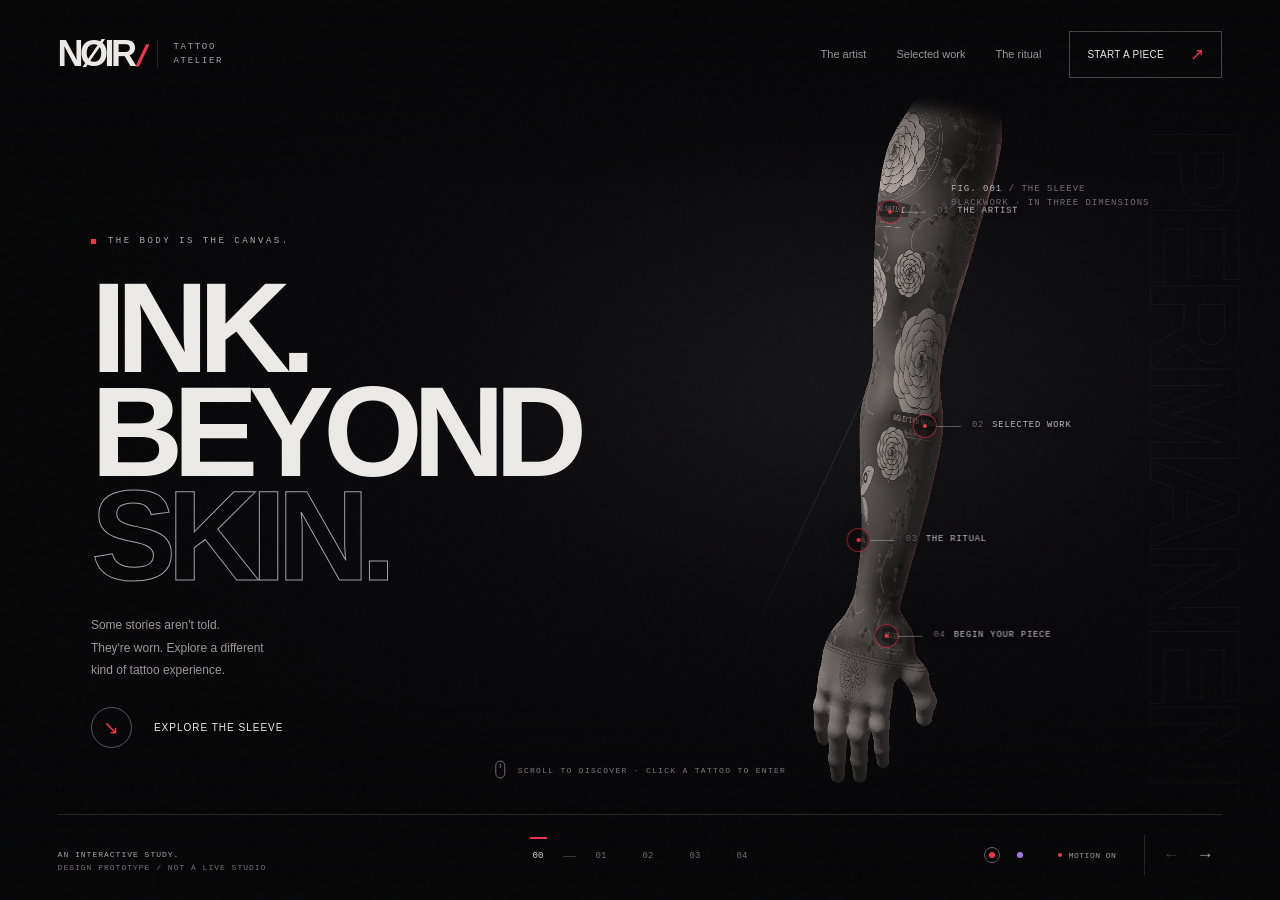
==== public/index.html @ bb84b94b "Publish approved NOIR tattoo website with verified fluid motion" ====
<!DOCTYPE html>
<html lang="en">
<head><meta charset="UTF-8"><meta name="viewport" content="width=device-width, initial-scale=1, viewport-fit=cover"><meta name="theme-color" content="#070708"><meta name="description" content="NOIR — an interactive tattoo sleeve concept. Explore the artist, work and process through one sculptural 3D arm."><title>NOIR — Ink beyond skin / Interactive concept</title><link rel="icon" href="data:image/svg+xml,%3Csvg xmlns='http://www.w3.org/2000/svg' viewBox='0 0 64 64'%3E%3Crect width='64' height='64' rx='8' fill='%23070708'/%3E%3Cpath d='M17 47V17h6l18 25V17h6v30h-6L23 22v25z' fill='%23e9e4e7'/%3E%3C/svg%3E"><style>
:root{--bg:#070708;--surface:#0d0d10;--text:#eceae7;--muted:#949298;--faint:#55535c;--line:rgba(255,255,255,.12);--accent:#ef3349;--accent-rgb:239,51,73;--mono:'Courier New',monospace;--sans:Arial,Helvetica,sans-serif;color-scheme:dark}
*{box-sizing:border-box}html,body{margin:0;width:100%;height:100%;overflow:hidden;background:var(--bg);color:var(--text);font-family:var(--sans)}button,a,input,select,textarea{-webkit-tap-highlight-color:transparent}button,input,select,textarea{font:inherit}button,a{touch-action:manipulation}button{color:inherit;cursor:pointer;background:none;border:none}button:focus-visible,a:focus-visible,input:focus-visible,select:focus-visible,textarea:focus-visible{outline:2px solid var(--accent);outline-offset:5px}button:disabled{opacity:.3;cursor:default}a{color:inherit;text-decoration:none}::selection{background:var(--accent);color:#fff}.skip-link{position:fixed;left:15px;top:-100px;z-index:50;padding:15px;background:#141418}.skip-link:focus{top:15px}.sr-only{position:absolute;width:1px;height:1px;padding:0;overflow:hidden;clip:rect(0,0,0,0);white-space:nowrap;border:0}
#app{position:relative;width:100%;height:100svh;min-height:480px;isolation:isolate;background:radial-gradient(ellipse at 65% 42%,#161517 0,#0a090b 34%,#070708 65%)}#scene{position:absolute;inset:0;z-index:2;display:block;width:100%;height:100%;touch-action:pan-x;outline:none}#scene.pickable{cursor:pointer}.ambient{position:absolute;inset:0;z-index:1;pointer-events:none;overflow:hidden}.ambient:before{content:'';position:absolute;left:65%;top:24%;width:1px;height:55%;background:linear-gradient(transparent,rgba(255,255,255,.09),transparent);transform:rotate(25deg)}.grain{position:absolute;inset:0;z-index:20;opacity:.027;pointer-events:none;background-image:url("data:image/svg+xml,%3Csvg viewBox='0 0 180 180' xmlns='http://www.w3.org/2000/svg'%3E%3Cfilter id='n'%3E%3CfeTurbulence type='fractalNoise' baseFrequency='.88' numOctaves='3' stitchTiles='stitch'/%3E%3C/filter%3E%3Crect width='100%25' height='100%25' filter='url(%23n)' opacity='.75'/%3E%3C/svg%3E")}.vignette{position:absolute;inset:0;z-index:3;pointer-events:none;background:linear-gradient(#070708 0,transparent 20%,transparent 78%,#070708 99%)}.back-type{position:absolute;right:2.7%;top:14%;font-weight:900;font-size:clamp(65px,10vw,160px);line-height:.8;letter-spacing:-.075em;writing-mode:vertical-rl;color:transparent;-webkit-text-stroke:1px rgba(255,255,255,.044);user-select:none;transition:opacity .5s}.focused .back-type{opacity:.3}
.topbar{position:absolute;z-index:15;top:0;left:0;width:100%;height:108px;padding:0 4.5%;display:flex;align-items:center;justify-content:space-between;gap:28px}.brand{display:flex;align-items:center;gap:15px;min-width:190px}.wordmark{font-size:36px;font-weight:900;letter-spacing:-3.5px;line-height:1}.wordmark .slash{color:var(--accent);font-size:30px;display:inline-block;transform:skew(-16deg);margin-left:4px}.brand-meta{font:9px/1.6 var(--mono);letter-spacing:1.7px;border-left:1px solid var(--line);padding-left:15px;color:#a3a0a7}.topnav{display:flex;gap:30px;margin-left:auto}.topnav a{font-size:11px;color:#99969e;position:relative;padding:16px 0;transition:color .2s}.topnav a:hover,.topnav a[aria-current=page]{color:#fff}.topnav a[aria-current=page]:after{content:'';position:absolute;bottom:2px;left:0;width:16px;height:2px;background:var(--accent)}.book-nav{border:1px solid #444148;min-height:44px;display:flex;gap:26px;align-items:center;padding:12px 17px;font-size:10px;letter-spacing:.3px}.book-nav:hover{border-color:var(--accent)}.book-nav span{font-size:17px;color:var(--accent)}.menu-toggle{display:none;width:44px;height:44px;border:1px solid var(--line);position:relative}.menu-toggle i{position:absolute;height:1px;width:16px;background:#ddd;left:13px;top:18px}.menu-toggle i+i{top:24px}.menu-open .menu-toggle i{top:21px;transform:rotate(45deg)}.menu-open .menu-toggle i+i{transform:rotate(-45deg)}
.hero{position:absolute;z-index:5;left:7.1%;top:26%;width:43%;pointer-events:none;transition:opacity .32s,transform .55s}.hero>*{pointer-events:auto}.eyebrow{font:9px/1.6 var(--mono);letter-spacing:2.5px;color:#aaa7ae;display:flex;align-items:center;gap:12px;text-transform:uppercase}.tiny-square{width:5px;height:5px;flex-shrink:0;background:var(--accent);box-shadow:0 0 12px rgba(var(--accent-rgb),.18)}.hero h1{font-size:clamp(80px,10vw,166px);line-height:.81;margin:28px 0 27px;font-weight:900;letter-spacing:-.08em;text-transform:uppercase}.hero h1 span{display:block}.hero h1 .outline{color:transparent;-webkit-text-stroke:1px #a5a2a5;letter-spacing:-.07em}.hero .intro{color:#9b979e;font-size:12px;line-height:1.85;max-width:242px;margin:0 0 25px}.hero .explore{padding:0;display:flex;align-items:center;gap:22px;font-size:10px;letter-spacing:1px;min-height:44px;text-transform:uppercase}.circle-arrow{display:grid;place-items:center;border:1px solid #595159;width:41px;height:41px;border-radius:50%;font-size:19px;color:var(--accent);transition:transform .3s,border-color .3s}.explore:hover .circle-arrow{transform:rotate(-40deg);border-color:var(--accent)}.focused .hero{opacity:0;transform:translateX(-22px);pointer-events:none}.focused .hero *{pointer-events:none}.model-meta{position:absolute;right:10.2%;top:20.2%;z-index:5;font:9px/1.6 var(--mono);letter-spacing:1px;color:#716b73;pointer-events:none}.model-meta b{font-weight:400;color:#b9b1b8}.focused .model-meta{opacity:0}
#hotspots{position:absolute;inset:0;z-index:6;pointer-events:none}.hotspot{position:absolute;left:0;top:0;height:46px;display:flex;align-items:center;gap:11px;transform:translate(-12px,-23px);white-space:nowrap;pointer-events:auto;padding:0 7px 0 0;transition:opacity .2s;color:#c6bdc3}.hotspot .dot{width:24px;height:24px;display:grid;place-items:center;border:1px solid rgba(var(--accent-rgb),.6);border-radius:50%;background:rgba(7,7,8,.45);box-shadow:0 0 20px rgba(0,0,0,.3)}.hotspot .dot:after{content:'';width:4px;height:4px;background:var(--accent);border-radius:50%}.hotspot .leader{width:24px;height:1px;background:rgba(255,255,255,.3);margin-left:-11px}.hotspot .hot-label{font:9px/1.3 var(--mono);letter-spacing:.7px;text-shadow:0 1px 8px #000,0 1px 3px #000}.hotspot .hot-label em{font-style:normal;color:#716a72;margin-right:8px}.hotspot:hover{color:#fff}.hotspot:hover .dot{background:rgba(var(--accent-rgb),.16);box-shadow:0 0 25px rgba(var(--accent-rgb),.16)}.focused .hotspot{opacity:0;pointer-events:none}.focused .hotspot.selected{opacity:1;pointer-events:auto}.focused .hotspot.selected .hot-label,.focused .hotspot.selected .leader{display:none}.transitioning .hotspot{opacity:0!important;pointer-events:none!important}#connector{position:absolute;inset:0;width:100%;height:100%;z-index:4;pointer-events:none;opacity:0;transition:opacity .3s}.panel-visible #connector{opacity:1}#connector path{fill:none;stroke:rgba(var(--accent-rgb),.35);stroke-width:1}
#panel{position:absolute;z-index:8;right:7.1%;top:23%;width:min(430px,38%);max-height:65%;opacity:0;transform:translateY(14px);transition:opacity .38s,transform .45s;pointer-events:none;visibility:hidden;filter:drop-shadow(0 15px 45px #0008)}.panel-visible #panel{opacity:1;transform:translateY(0);pointer-events:auto;visibility:visible}.panel-shell{position:relative;border:1px solid rgba(255,255,255,.13);border-top-color:rgba(var(--accent-rgb),.38);background:linear-gradient(120deg,rgba(20,18,22,.88),rgba(8,8,11,.94));backdrop-filter:blur(22px);-webkit-backdrop-filter:blur(22px);max-height:inherit}.panel-shell:before,.panel-shell:after{content:'';width:15px;height:15px;position:absolute;pointer-events:none;border-color:var(--accent);border-style:solid;opacity:.6}.panel-shell:before{left:-1px;top:-1px;border-width:1px 0 0 1px}.panel-shell:after{right:-1px;bottom:-1px;border-width:0 1px 1px 0}.panel-top{padding:16px 24px;display:flex;align-items:center;gap:9px;border-bottom:1px solid rgba(255,255,255,.08);font:8px/1.2 var(--mono);letter-spacing:1.4px;color:#969098}.panel-top .section-number{color:var(--accent)}.panel-top .panel-close{margin-left:auto;color:#aaa;font-size:17px;width:30px;height:30px;margin-top:-8px;margin-bottom:-8px}.panel-scroll{padding:27px 28px 24px;max-height:calc(65svh - 62px);overflow-y:auto;overscroll-behavior:contain;scrollbar-width:thin;scrollbar-color:#3a3138 transparent}.panel-scroll h2{font-weight:600;font-size:clamp(32px,3.4vw,48px);line-height:1.08;letter-spacing:-2px;margin:0 0 20px}.panel-scroll .description{font-size:12px;line-height:1.85;color:#aca6af;margin-bottom:24px}.panel-rule{height:1px;background:var(--line);margin:25px 0}.tags{display:flex;flex-wrap:wrap;gap:7px}.tag{font:8px/1.2 var(--mono);letter-spacing:.7px;color:#aaa3ad;padding:8px 9px;border:1px solid var(--line)}.panel-link{display:flex;align-items:center;justify-content:space-between;font-size:11px;border-top:1px solid var(--line);padding:18px 0 0;margin-top:27px;min-height:44px}.panel-link span{color:var(--accent);font-size:19px}.panel-foot{font:8px/1.6 var(--mono);color:#726b76;margin-top:22px;letter-spacing:.3px}.quote{font-size:17px;line-height:1.6;color:#ccc6cd;border-left:1px solid var(--accent);padding:0 0 0 15px;margin:25px 0}.gallery{display:grid;grid-template-columns:1fr 1fr;gap:10px}.art-card{text-align:left;padding:0;border:1px solid var(--line);overflow:hidden;background:#121114}.art-card .art-image{display:block;width:100%;aspect-ratio:4/5;object-fit:cover;filter:contrast(1.03);transition:transform .4s}.art-card:hover .art-image{transform:scale(1.035)}.art-card .card-info{padding:11px 10px;display:block;font:8px var(--mono);letter-spacing:.6px;color:#b9b0bb;position:relative;background:#121114}.art-card .card-info small{display:block;font:7px var(--mono);letter-spacing:1px;color:#776e7c;margin-top:6px}.ritual-step{display:grid;grid-template-columns:26px 1fr;gap:9px;margin:0 0 24px}.ritual-step>span{font:9px var(--mono);color:var(--accent);padding-top:4px}.ritual-step h3{font-weight:500;font-size:14px;margin:0 0 8px}.ritual-step p{font-size:11px;color:#a29aa6;line-height:1.7;margin:0}.booking-form{display:grid;gap:15px}.booking-form label{display:block;font:8px/1.4 var(--mono);text-transform:uppercase;letter-spacing:1px;color:#b3aab7}.booking-form input,.booking-form select,.booking-form textarea{display:block;margin-top:8px;width:100%;border:0;border-bottom:1px solid #3a333d;border-radius:0;background:rgba(0,0,0,.2);padding:11px 10px;color:#e6dfe9;font-size:12px;min-height:42px}.booking-form textarea{resize:vertical;min-height:77px}.form-row{display:grid;grid-template-columns:1fr 1fr;gap:14px}.send-button{background:#d9d4da;color:#121015;display:flex;align-items:center;justify-content:space-between;padding:15px 16px;font-size:10px;letter-spacing:.4px;margin-top:5px;min-height:46px}.send-button span{font-size:17px}.send-button:hover{background:#fff}.demo-note{font:8px/1.6 var(--mono);color:#817887;margin:0}.form-result{border:1px solid rgba(var(--accent-rgb),.3);padding:16px;font-size:12px;line-height:1.8}.form-result b{color:#fff}.form-result .demo-note{margin-top:10px}.return-overview{position:absolute;z-index:10;left:7.1%;top:19%;font:9px var(--mono);letter-spacing:.8px;color:#b6adb9;display:none;align-items:center;gap:13px;min-height:44px;padding:0}.return-overview span{font-size:18px;color:var(--accent)}.focused .return-overview{display:flex}.location-caption{position:absolute;left:7.1%;bottom:20%;z-index:5;opacity:0;pointer-events:none;transition:opacity .4s}.panel-visible .location-caption{opacity:1}.location-caption .big-index{font-size:65px;line-height:1;color:transparent;-webkit-text-stroke:1px #5c505a;font-weight:700;letter-spacing:-5px}.location-caption .location-name{font:8px/1.7 var(--mono);letter-spacing:1.5px;color:#7c717d;margin-top:12px}
.bottom-bar{position:absolute;left:4.5%;right:4.5%;bottom:25px;height:61px;border-top:1px solid #29232b;z-index:12;display:flex;align-items:flex-end;justify-content:space-between}.prototype-mark{font:8px/1.7 var(--mono);letter-spacing:1px;color:#767079}.prototype-mark strong{display:block;font-weight:400;color:#aba4ad}.section-nav{display:flex;align-items:center;gap:3px;position:absolute;left:50%;bottom:-3px;transform:translateX(-50%)}.section-nav button{height:44px;width:44px;font:9px var(--mono);color:#736b75;position:relative}.section-nav button[aria-current=page]{color:#ddd4de}.section-nav button[aria-current=page]:before{content:'';height:2px;width:17px;position:absolute;top:3px;left:14px;background:var(--accent)}.section-nav .step-line{height:1px;width:13px;background:#3f3540}.settings{display:flex;align-items:center;gap:18px}.color-settings{display:flex;align-items:center;gap:0;padding:0}.color-btn{height:40px;width:28px;display:grid;place-items:center;position:relative}.color-btn:before{content:'';height:6px;width:6px;border-radius:50%;background:var(--swatch)}.color-btn[aria-pressed=true]:after{content:'';position:absolute;height:14px;width:14px;border:1px solid #645766;border-radius:50%}.motion-btn{height:40px;font:8px var(--mono);letter-spacing:.5px;color:#a299a6;display:flex;align-items:center;gap:7px}.motion-btn .status-dot{height:4px;width:4px;border-radius:50%;background:var(--accent)}.motion-btn[aria-pressed=true] .status-dot{background:#716978}.arrows{display:flex;margin-left:4px;border-left:1px solid var(--line);padding-left:9px}.arrows button{height:40px;width:34px;font-size:17px;color:#a89cab}.scroll-cue{position:absolute;z-index:6;bottom:120px;left:50%;transform:translateX(-50%);display:flex;align-items:center;gap:11px;font:8px var(--mono);letter-spacing:1.3px;color:#817784;white-space:nowrap;pointer-events:none}.scroll-cue svg{width:13px;height:20px;stroke:#766778;fill:none}.focused .scroll-cue{display:none}.loading{position:absolute;inset:0;background:#070708;z-index:30;display:flex;align-items:center;justify-content:center;flex-direction:column;gap:25px;transition:opacity .4s}.loading span{font:9px var(--mono);letter-spacing:3px;color:#7c727e}.loading .loading-line{width:100px;height:1px;background:#29232b;overflow:hidden}.loading-line i{display:block;width:50%;height:1px;background:var(--accent);animation:loading 1s ease-in-out infinite alternate}.ready .loading{opacity:0;pointer-events:none;visibility:hidden}.error-banner{position:absolute;z-index:14;top:115px;left:50%;transform:translateX(-50%);background:#21191f;border:1px solid #71525d;color:#e0d5df;padding:11px 17px;font-size:11px;max-width:90%;text-align:center}.error-banner[hidden]{display:none}@keyframes loading{to{transform:translateX(100%)}}
dialog{border:1px solid #403241;background:#0c0a0e;color:#eee;width:min(640px,92vw);max-height:88svh;padding:23px}dialog::backdrop{background:rgba(0,0,0,.83);backdrop-filter:blur(12px)}.dialog-bar{display:flex;align-items:center;justify-content:space-between;font:9px var(--mono);letter-spacing:1px;margin-bottom:17px}.dialog-bar button{width:40px;height:40px;font-size:22px}.dialog-art{width:100%;max-height:64svh;object-fit:contain;display:block;background:#d6d1c7}.dialog-caption{font:9px/1.7 var(--mono);color:#a799aa;margin:15px 0 0}.plain-view{display:none}.no-webgl #scene{display:none}.no-webgl #hotspots{display:none}.no-webgl .ambient{background:radial-gradient(ellipse at 65% 45%,#261c25,#09090b 60%)}.no-webgl .hero{width:75%}.no-webgl .panel-visible .location-caption{opacity:0}
@media(min-width:1500px){.hero{top:25%}.panel-scroll{padding:34px}.topnav{gap:40px}}
@media(max-width:1100px){.topnav{gap:20px}.topbar{gap:24px}.brand{min-width:165px}.brand-meta{font-size:8px}.book-nav{gap:15px}.hero{left:6%;top:27%}.hero h1{font-size:110px}#panel{right:5%;width:41%}.panel-scroll{padding:24px}.panel-scroll h2{font-size:38px}.model-meta{right:8%}.hotspot .hot-label{font-size:8px}.settings{gap:9px}.prototype-mark{font-size:7px}}
@media(max-width:760px){#app{min-height:420px}.topbar{height:86px;padding:0 6%;gap:14px}.brand{min-width:0;gap:12px}.wordmark{font-size:31px}.brand-meta{font-size:7px;padding-left:12px;letter-spacing:1.1px}.book-nav{margin-left:auto;gap:12px;font-size:8px;padding:9px 11px;min-height:38px}.book-nav span{font-size:15px}.menu-toggle{display:block;width:38px;height:38px}.menu-toggle i{left:11px;top:15px}.menu-toggle i+i{top:21px}.menu-open .menu-toggle i{top:18px}.topnav{position:absolute;left:5%;right:5%;top:77px;padding:24px;background:rgba(13,11,15,.98);border:1px solid #3c2b38;display:none;flex-direction:column;gap:4px;z-index:25}.menu-open .topnav{display:flex}.topnav a{font-size:16px;padding:15px 0}.topnav a[aria-current=page]:after{bottom:8px}.hero{left:7%;top:18%;width:72%}.hero .eyebrow{font-size:7px;letter-spacing:1.5px;gap:9px}.hero h1{font-size:clamp(73px,19vw,110px);margin:22px 0 20px;line-height:.83}.hero .intro{font-size:10px;max-width:170px;line-height:1.7;margin-bottom:16px}.hero .explore{font-size:8px;gap:12px;letter-spacing:.7px}.circle-arrow{height:34px;width:34px;font-size:16px}.model-meta{display:none}.back-type{right:4%;top:13%;font-size:61px}.hotspot .hot-label{display:none}.hotspot .leader{display:none}.hotspot{height:44px;width:44px;transform:translate(-22px,-22px);padding:10px}.hotspot .dot{width:20px;height:20px;background:rgba(0,0,0,.65);flex-shrink:0}.hotspot .dot:after{width:3px;height:3px}.return-overview{left:7%;top:96px;font-size:8px;min-height:36px}.return-overview span{font-size:16px}#panel{top:47%;left:5%;right:5%;width:auto;max-height:calc(53svh - 101px)}.panel-top{padding:13px 20px;font-size:7px;letter-spacing:1px}.panel-scroll{padding:22px 22px 20px;max-height:calc(53svh - 144px)}.panel-scroll h2{font-size:32px;letter-spacing:-1.2px;margin-bottom:14px}.panel-scroll .description{font-size:11px;line-height:1.8;margin-bottom:18px}.panel-foot{font-size:7px;margin-top:17px}.panel-link{margin-top:20px;padding-top:15px}.panel-rule{margin:18px 0}.tag{font-size:7px;padding:7px}.quote{font-size:14px;margin:18px 0}.location-caption{left:auto;right:7%;bottom:auto;top:20%}.location-caption .big-index{font-size:42px;letter-spacing:-3px}.location-caption .location-name{font-size:7px;letter-spacing:.8px;text-align:right;max-width:100px}.focused .hotspot.selected{display:none}#connector{display:none}.bottom-bar{left:5%;right:5%;bottom:16px;height:66px;align-items:flex-end}.prototype-mark{font-size:6px;letter-spacing:.5px;line-height:1.8;max-width:100px}.prototype-mark strong{font-size:7px}.section-nav{left:50%;bottom:27px}.section-nav button{width:37px;height:37px;font-size:8px}.section-nav button[aria-current=page]:before{left:12px;top:0;width:13px}.section-nav .step-line{width:8px}.settings{gap:8px}.color-btn{width:24px;height:30px}.motion-btn{font-size:6px;height:30px;gap:5px}.arrows{margin-left:0;padding-left:5px}.arrows button{width:27px;height:30px;font-size:16px}.scroll-cue{bottom:104px;font-size:6px;letter-spacing:.6px;left:50%;gap:6px}.scroll-cue svg{height:15px;width:10px}.gallery{gap:9px}.art-card .art-image{aspect-ratio:1/1}.booking-form{gap:12px}.booking-form input,.booking-form select,.booking-form textarea{font-size:16px}.form-row{grid-template-columns:1fr 1fr}.error-banner{top:90px;font-size:10px;padding:10px}.no-webgl .hero{width:86%}}
@media(max-height:680px) and (min-width:761px){.topbar{height:80px}.hero{top:24%}.hero h1{font-size:80px;margin:18px 0}.hero .intro{font-size:10px;margin-bottom:10px}.hero .eyebrow{font-size:8px}.scroll-cue{bottom:100px}.bottom-bar{bottom:18px;height:48px}#panel{top:19%;max-height:66%}.panel-scroll{max-height:calc(66svh - 48px)}.return-overview{top:15%}}
@media(max-width:760px) and (max-height:680px){.topbar{height:69px}.hero{top:17%}.hero h1{font-size:67px;margin:15px 0}.hero .intro{font-size:9px;max-width:160px;margin-bottom:8px}.hero .eyebrow{font-size:6px}.bottom-bar{bottom:10px}.scroll-cue{bottom:95px}.return-overview{top:74px}.location-caption{top:18%}.panel-scroll h2{font-size:27px}#panel{top:42%;max-height:calc(58svh - 98px)}.panel-scroll{max-height:calc(58svh - 139px)}}
@media(prefers-reduced-motion:reduce){*,*:before,*:after{animation-duration:.01ms!important;transition-duration:.01ms!important;scroll-behavior:auto!important}}
body.reduce-motion *,body.reduce-motion *:before,body.reduce-motion *:after{transition-duration:.01ms!important;animation-duration:.01ms!important}

/* Motion-only overrides: preserve settled layout, colors, type and materials. */
#panel{transition:opacity .22s ease,transform .22s ease,visibility 0s linear .22s;will-change:opacity,transform}
.panel-visible #panel{transition:opacity .38s ease,transform .45s ease,visibility 0s;visibility:visible}
.hotspot{will-change:transform,opacity}

</style></head>
<body>
<a class="skip-link" href="#section-content">Skip to section content</a>
<div id="app">
<div class="ambient" aria-hidden="true"><div class="back-type">PERMANENT.</div></div>
<canvas id="scene" aria-label="Interactive tattooed arm. Select the numbered tattoo zones, or use the section navigation below."></canvas>
<div class="vignette" aria-hidden="true"></div><div class="grain" aria-hidden="true"></div>
<header class="topbar">
<a class="brand" href="#home" data-section="home" aria-label="NOIR, return to the complete sleeve"><span class="wordmark">NØIR<span class="slash">/</span></span><span class="brand-meta">TATTOO<br>ATELIER</span></a>
<nav class="topnav" id="main-nav" aria-label="Main navigation"><a href="#artist" data-section="artist">The artist</a><a href="#work" data-section="work">Selected work</a><a href="#ritual" data-section="ritual">The ritual</a></nav>
<a class="book-nav" href="#booking" data-section="booking">START A PIECE <span aria-hidden="true">↗</span></a>
<button class="menu-toggle" aria-label="Open navigation" aria-expanded="false" aria-controls="main-nav"><i></i><i></i></button>
</header>
<main id="main-content">
<div class="hero" id="home-content"><div class="eyebrow"><span class="tiny-square"></span>THE BODY IS THE CANVAS.</div><h1><span>INK.</span><span>BEYOND</span><span class="outline">SKIN.</span></h1><p class="intro">Some stories aren't told.<br>They're worn. Explore a different<br>kind of tattoo experience.</p><button class="explore" data-section="artist"><span class="circle-arrow" aria-hidden="true">↘</span>EXPLORE THE SLEEVE</button></div>
<div class="model-meta" aria-hidden="true"><b>FIG. 001</b> / THE SLEEVE<br>BLACKWORK · IN THREE DIMENSIONS</div>
<button class="return-overview" data-section="home"><span aria-hidden="true">←</span> BACK TO THE SLEEVE</button>
<div id="hotspots" aria-label="Tattoo navigation zones"></div>
<svg id="connector" aria-hidden="true"><path d=""/></svg>
<section id="panel" aria-labelledby="section-title" inert><div class="panel-shell"><div class="panel-top"><span class="section-number">01</span><span id="panel-label">THE ARTIST</span><button class="panel-close" data-section="home" aria-label="Close section and return to sleeve">×</button></div><div class="panel-scroll" id="section-content" tabindex="-1"></div></div></section>
<div class="location-caption" aria-hidden="true"><div class="big-index">01</div><div class="location-name">UPPER ARM<br>THE ARTIST</div></div>
<div class="scroll-cue"><svg viewBox="0 0 13 20" aria-hidden="true"><rect x="2" y="1" width="9" height="17" rx="4.5"/><path d="M6.5 4v4"/></svg>SCROLL TO DISCOVER · CLICK A TATTOO TO ENTER</div>
</main>
<footer class="bottom-bar"><div class="prototype-mark"><strong>AN INTERACTIVE STUDY.</strong>DESIGN PROTOTYPE / NOT A LIVE STUDIO</div><nav class="section-nav" aria-label="Section navigation"><button data-section="home" aria-label="Overview" aria-current="page">00</button><span class="step-line"></span><button data-section="artist" aria-label="The artist">01</button><button data-section="work" aria-label="Selected work">02</button><button data-section="ritual" aria-label="The ritual">03</button><button data-section="booking" aria-label="Start a piece">04</button></nav><div class="settings"><div class="color-settings" aria-label="Accent color"><button class="color-btn" style="--swatch:#ef3349" data-color="red" aria-label="Neon red accent" aria-pressed="true"></button><button class="color-btn" style="--swatch:#a877ec" data-color="purple" aria-label="Neon purple accent" aria-pressed="false"></button></div><button class="motion-btn" aria-label="Use reduced motion" aria-pressed="false"><span class="status-dot"></span><span class="motion-label">MOTION ON</span></button><div class="arrows"><button id="prev" aria-label="Previous section" disabled>←</button><button id="next" aria-label="Next section">→</button></div></div></footer>
<div id="status" class="sr-only" role="status" aria-live="polite"></div><div class="error-banner" id="error-banner" hidden></div>
<div class="loading" aria-live="polite"><div class="wordmark">NØIR<span class="slash">/</span></div><span>FORMING THE EXPERIENCE</span><div class="loading-line"><i></i></div></div>
</div>
<dialog id="art-dialog" aria-labelledby="dialog-title"><div class="dialog-bar"><span id="dialog-title">SLEEVE STUDY</span><button id="close-dialog" aria-label="Close artwork">×</button></div><img class="dialog-art" alt="Original ornamental tattoo concept artwork"><p class="dialog-caption">Original procedural artwork. A visual study, not a photograph of a completed tattoo.</p></dialog>
<noscript><style>.loading{display:none}#app{height:auto;min-height:100vh}.hero{position:relative;top:auto;padding-top:140px}.bottom-bar{display:none}</style><p style="position:relative;padding:30px;color:#ddd">This interactive preview requires JavaScript. The source contains no tracking, remote services or live booking system.</p></noscript>
<script>
window.NOIR_MESH={"positions":"dvGkLkgAePGOLkgAePGkLhoAePGkLsMAbvFkL4j/ePHzLoj/ePFkLzD/ZPFkL0gAePGxLggBZ/FkLwgBePFkL8gBePFfL8gBePFkL8sBdPEkMMj+ePHzL8j+ePEkMLH+XfEkMIj/U/EkMEgAVvEkMAgBZvEkMMgBePEkMDwCZfHkMMj+ePHkMF/+TvHkMIj/RPHkMEgARvHkMAgBVvHkMMgBePGsMIgCc/HkMIgCePHkMJ4CV/GkMcj+ePGkMRT+QPGkMYj/NfGkMUgAOPGkMQgBR/GkMcgBZPGkMYgCePGkMeMCbvFkMgj+ePHGMQj+ePFkMt79SvFkMsj+M/FkMoj/KPFkMkgAKvFkMggBOfFkMsgBVvFkMogCePFkMiQDYvEkMwj+ePEkM7D9PvEkM8j+J/EkM4j/HPEkM0gAHvEkMwgBLfEkM8gBSfEkM4gCePHWMkgDc/EkM0gDePEkM1sDWPHkMwj+ePHkM4j9NPHkM8j+HfHkM4j/EvHkM0gAFPHkMwgBIvHkM8gBPfHkM4gCZ/HkM0gDePHkM4UDT/GkNAj+ePGkNGT9K/GkNMj+FPGkNIj/CfGkNEgACvGkNAgBGPGkNMgBM/GkNIgCXPGkNEgDePGkNKoDePFkNUj9ePFcNUj9ePFkNUf9R/FkNQj+JPFkNcj+DPFkNYj/AfFkNUgAAvFkNQgBEPFkNcgBK/FkNYgCU/FkNUgDePFkNcsDcvEkNkj9ePEkNjP9QfEkNgj+HvEkNsj+BvEkNoj/+/AkNkgA/PAkNggBCfEkNsgBJPEkNogCS/EkNkgDePEkNucDbfHkNkj9ePHkNiT9PfHkNgj+GfHkNsj+AfHkNoj/9vDkNkgA9/DkNggBBPHkNsgBHvHkNogCRfHkNkgDePHkNv8DavGkN0j9ePGkNxr9OvGkNwj+FvGkN8j+/vCkN4j/8/CkN0gA8/CkNwgBAPGkN8gBGvGkN4gCQfGkN0gDePFJNwgEdvGkNwgEePGkNw8EaPFkOEj9ePFkOBX9OPFkOAj+FPFkOMj+/fBkOIj/8fBkOEgA8vBkOAgB/vBkOMgBGPFkOIgCPvFkOEgDcvFkOAgEePFkOBkEaPEkOUj9ePEkORX9OPEkOQj+FPEkOcj+/fAkOYj/8fAkOUgA8fAkOQgB/vAkOcgBF/EkOYgCPfEkOUgDcPEkOQgEePEkOR4EavHkOUj9ePHkORr9OvHkOQj+FvHkOcj+/vDkOYj/8vDkOUgA8/DkOQgB//DkOcgBGPHkOYgCPfHkOUgDcPHkOQgEePHkOR4EbfGkOkj9ePGkOiX9PfGkOgj+GfGkOsj+AfGkOoj/9vCkOkgA9vCkOggBAvGkOsgBGvGkOogCP/GkOkgDcvGkOggEePGkOhkEcvFkO0j9ePFkOzb9QvFkOwj+HvFkO8j+BvFkO4j/+vBkO0gA+vBkOwgBBvFkO8gBH/FkO4gCRPFkO0gDdvFkOwgEePFkOw0EePH9O0j9ePEkPE79SfEkPAj+JfEkPMj+DfEkPIj/AfEkPEgAAfEkPAgBDfEkPMgBJfEkPIgCSvEkPEgDePEkPPkDePGgOwgEUvHkPAj+ePHkPHH9LvHkPMj+FvHkPIj/CfHkPEgACfHkPAgBFfHkPMgBLfHkPIgCUvHkPEgDePHkPNwDXfGkPQj+ePGkPZv9OPGkPcj+IPGkPYj/FPGkPUgAE/GkPQgBH/GkPcgBN/GkPYgCW/GkPUgDePGkPbcDafFkPgj+ePFkPs39RfFkPsj+LPFkPoj/IPFkPkgAH/FkPggBK/FkPsgBQvFkPogCZ/FkPkgDePFkPosDePEkPwj+ePEkPwf+U/EkP8j+OvEkP4j/LvEkP0gALfEkPwgBOPEkP8gBUPEkP4gCdPEkP0gDePEkP1cDePEmPwj+ePHkP2v+ZvHkP8j+TfHkP4j/QPHkP0gAQPHkPwgBS/HkP8gBYvHkP4gCePHkP/wCePFLP0gDePFbQMj+ePGkQBz/avGkQIj/XfGkQEgAXPGkQAgBZ/GkQMgBePGkQFUCePF5QIgCePHrQIj/ePEvQUgAePE1QQgBePH8QMgBM/KkKEgAOPKEKEgAOPKkKMP/OPKkKMMANPJkKcj+OPJGKcj+OPJkKbH+H/JkKYj/OPKzKIj/GPJkKUgAOPK2KAgBH/JkKQgBNPJkKcgBOPJGKcgBOPJkKeABGvIkKsj+OPIkKiH+BfIkKoj//vEkKkgABPIkKggBGPIkKsgBOPIkKnoCJPLkKgj+OPJHKgj+OPLkKrf9AfLkKsj+7PHkKoj/5PHkKkgA6vHkKggB/fHkKsgBOPI2KogCH/LkKogCOPLkKuoCDPKkKwj+OPKkK1r96fGkK8j+1PGkK4j/zPGkK0gA0fGkKwgB4/GkK8gBBfKkK4gCOPKPK0gDNfKkK0gDOPKkK1EDJvJkLEj9OPLKK0j9OPJkLBD99vFkLAj+0/FkLMj+vfFkLIj/tPFkLEgAufFkLAgBy/FkLMgB7PFkLIgCG/JkLEgDOPJkLKEDEfIkLUj9OPIkLc384PEkLQj+vfEkLcj+p/EkLYj/nvEkLUgAovEkLQgBtPEkLcgB1PEkLYgCAvIkLUgDOPIkLe0D/PHkLUj9OPLkLZD8zPHkLQj+qfHkLcj+kvHkLYj/ifHkLUgAjfHkLQgBnvHkLcgBvfHkLYgC6/HkLUgDOPJsLQgEKfLkLQgEOPLkLS0EKPKkLoj8OPL/LYj8OPKkLl/86vGkLkj9ufGkLgj+lvGkLsj+f/GkLoj/efGkLggBivGkLsgBqfGkLogC1vGkLkgDE/KkLggEOPKkLmUEF/JkL4j8OPJkLzP82PFkL0j9qPFkLwj+hPFkL8j+lvFkL4gCwvFkL0gD/vFkLwgEOPJkL5kEBvIkMIj8OPIkMAr8yPEkMEj9l/EkMAj+hPEkMIgCsPEkMEgD6/EkMAgEOPIZMMgEN/IkMMgEOPIkMMoE9/HkMIj8OPLkMOP7ufHkMEj9iPHkMAj+n/HkMEgD2fHkMAgEJPLkMMgEOPLkMPMENfKkMcj7OPJ5Mcj7OPKkMcH76fGkMYj8q/GkMUj9evGkMQj+j/GkMUgDyPGkMQgEEvKkMcgEOPKkMRgFKPJkMsj7OPJkMqX73PFkMoj8nvFkMkj9gPFkMkgDufFkMggEAvJkMsgEOPJkMjwFHPIkM8j7OPIkM4v70PEkM4j8k/EkM0j9q/EkMwgE8/EkM8gEOPIkM10FEfLkM8j7OPLkM3T7xvHkM4j8iPHkM0j9nvHkMwgE5vHkM8gEOPLkM3sFCPKkNMj7OPKkNGD7vfGkNIj8f/GkNEj9k/GkNAgE2vGkNMgEOPI9NIgFMfKkNIgFOPKkNJUFAPJkNcj7OPJkNU/7tfFkNYj8ifFkNQgEz/FkNcgEJvJkNYgFOPJkNasF+vEkNsj7OPIkNkD7r/EkNoj8gfEkNggExvEkNsgEHPIkNogFOPIkNr4F9fHkNsj7OPLkNjX7qvHkNoj8e/HkNggEv/HkNsgEFPLkNogFOPLkNs4F8fGkN8j7OPKkNy37p/GkN4j8ufGkN8gEDfKkN4gFOPKkN9sF7/FkOMj7OPJkOCn7pfFkOIj8tfFkOMgECPJkOIgFOPJkOOYF7/EkOcj7OPIkOSj7pfEkOYj8s/EkOcgEBfIkOYgFOPIkOe0F8PHkOcj7OPLkOSv7pvHkOYj8svHkOcgEBPLkOYgFOPLkOfAF8/GkOsj7OPKkOjH7qvGkOoj8s/GkOsgEBPKkOogFOPKkOvAF+fFkO8j7OPJkOz37r/FkO4j8t/FkO8gEB/JkO4gFOPJkO+oFAfIkPMj7OPIkPE77tvEkPIj8efEkPEj9fPEkPAgEvfEkPMgEDfIkPIgFOPIkPOAFCvLkPMj7OPLkPGL7wPHkPIj8gvHkPEj9hPHkPAgExPHkPMgEFPLkPIgFOPLkPNIFFfKkPcj7OPKkPXv7y/GkPYj8jfGkPUj9jfGkPQgEzfGkPcgEHfKkPYgFOPKkPcAFIvJkPsj7OPJkPpj72PFkPoj8mvFkPkj9mfFkPggE2fFkPsgEKPJkPogFOPJkPqoFMvIkP8j7OPIkP7r75/EkP4j8qfEkP0j9pvEkPwgE5vEkP8gENfIkP4gFOPIkP48FOPJhP8j7OPLkP+r7+vHkP4j8vPHkP0j9i/HkPwj+h/HkP0gDuPHkPwgE+PHkP8gEOPLkP2UFOPJGP4gFGPKkQIj8OPKkQDf82vGkQEj9qPGkQAj+g/GkQMj+fvGkQIgCo/GkQEgD1PGkQAgEFPKkQMgEOPKkQCEFOPI9QYj8OPJkQaD8AfJkQUj9z/FkQQj+qfFkQcj+kPFkQYj/gvFkQUgAgfFkQQgBjPFkQcgBpPFkQYgCyPFkQUgD+fFkQQgEOPJkQcQEOPJeQcgEMPIkQkj9OPIkQjH9/vEkQgj+2PEkQsj+vvEkQoj/sPEkQkgAr/EkQggBuvEkQsgB0fEkQogC9fEkQkgDJ/IkQggEOPIkQjwEOPI+Qkj9OPLkQvr9NPLkQgj+DvLkQsj+9PHkQoj/5vHkQkgA5PHkQggB7/HkQsgBBvLkQogCKvLkQkgDOPLkQn0DOPJhQggEOPLvQgj+OPJpQ8j+OPKkQ07/MPKkQ4j/IvKkQ0gAIPKkQwgBK/KkQ8gBOPKkQzcCOPKEQ4gCOPIQQ0gDOPK7Q4j/OPLlQ0gAOPLqQwgBOPLLQ8gB9/IkJMj++PIcJMj++PIkJMH+5fIkJIj/+PKkI4j/4fIkJEgA+PKPI0gA7PIkJAgB+PLYIwgB+PIkJGAB2vLkJMj++PLkJBj+yPLkJIj/w/LkJEgAzvLkJAgB+PJ9JMgB5/LkJMgB+PLkJBYC3/KkJQj++PL3JAj++PKkJaD9vvKkJcj+q/KkJYj/pvKkJUgAsPKkJQgByPKkJcgB+PJ4JYgC8fKkJYgC+PKkJaEC8vJkJkj9+PI5Jkj9+PJkJjT9wvJkJgj+ofJkJsj+jvJkJoj/ifJkJkgAkvJkJggBqvJkJsgB0fJkJogC+PJkJg4D1vIkJ0j9+PIkJ978p/IkJwj+hfIkJ8j+cvIkJ4j/bPIkJ0gAdPIkJwgBi/IkJ8gBsvIkJ4gC+PLJJkgD6fIkJ0gD+PIkJ3IDu/LkJ0j9+PLkJ4v8i/LkJwj+afLkJ8j+VvLkJ4j/T/LkJ0gAV/LkJwgBbfLkJ8gBk/LkJ4gCyfLkJ0gD+PLkJ8kD3vKkKIj8+PLrJ4j8+PKkKEf8oPKkKEj9cPKkKAj+TvKkKMj+OvKkKIj/O/KkKAgBUPKkKMgBdfKkKIgCqfKkKEgD+PJvKAgE7/KkKAgE+PKkKBwExPJkKYj8+PJkKQb8hvJkKUj9VvJkKQj+V/JkKYgCi/JkKUgDz/JkKQgE+PJkKWQE+PIkKsj7+PIkKsj7+PIkKsj7q/IkKoj8bfIkKkj9PfIkKgj+O/IkKogCbfIkKkgDsPIkKggE+PIkKqoE3/LkKsj7+PLkKpT7kvLkKoj8VPLkKkj9UPLkKkgDkvLkKggE+PJ4KsgE5vLkKsgE+PLkKukEyPKkK8j7+PKkK2P7e/KkK4j8PPKkK0j9dvKkKwgEyfKkK8gE+PKkKyMFsfJkLMj7+PJkLDT7ZPJkLIj8W/JkLAgErPJkLMgE+PJkLFoF+PIkLQj7+PIiLQj7+PIkLQj7nPIkLcj7T/IkLYj8QfIkLQgEkfIkLcgE+PILLYgF9PIkLYgF+PIkLY4F4/LkLQj7+PLkLeP6h/LkLcj7O/LkLYj8ePLkLcgE2vLkLYgF+PLkLboF0PKkLgj7+PKkLsH6dfKkLsj7YfKkLsgEwfKkLogF+PKkLuMFv/JkLwj7+PJkL6H6Y/JkL8j7S/JkL8gEq/JkL4gF+PJkLwoGrvIkMAj7+PIkMIP6U/IkMMj7lfIkMIgF+PIkMC8GnvLkMAj7+PLkMGf6Q/LkMMj7gfLkMIgF+PKvMEgG8vLkMEgG+PLkMFEGkPKkMQj7+PKkMU36bvKkMYgF3vKkMUgG+PKkMW8G7fJkMkj6+PLNMUj6+PJkMjf6g/JkMgj7XfJkMogFy/JkMkgG+PJkMosG4fIkM0j6+PIkMyP6dvIkMwj7TfIkM4gFuvIkM0gG+PIkM6YG1fLkM0j6+PLkMxH6a/LkMwj7PvLkM4gFqvLkM0gG+PLkM78GzPKkNEj6+PKkNAH6YvKkNAj7nPKkNEgG+PKkNNUGw/JkNUj6+PJkNfP5WvJkNQj7j/JkNUgG+PJkNeoGvPIkNkj6+PIkNuf5U/IkNgj7hPIkNkgG+PIkNv0GtvLkNkj6+PLkNt75TfLkNgj7evLkNkgG+PKrNggH9fLkNggH+PLkNgwHsvKkN0j6+PKkN9f5SvKkNwj7cvKkN0gG7PKkNwgH+PKkNxkHsPJkOEj6+PJkONP5SPJkOAj7bPJkOEgG5fJkOAgH+PJkOCMHr/IkOUj6+PIkOdH5R/IkOQj7aPIkOUgG3/IkOQgH+PIkOSsHsPLkOUj6+PLkOdL5SPLkOQj7ZvLkOUgG3PLkOQgH+PLkOTEHsvKkOkj6+PKkOtb5S/KkOgj7ZvKkOkgG2vKkOggH+PKkOjMHuPJkO0j6+PJkO+D5UfJkOwj7afJkO0gG3PJkOwgH+PJkOzAHwPIkPEj6+PIkPOz5WfIkPAj7bfIkPEgG4fIkPAgH+PIkPCoHyvLkPEj6+PLkPPz5YvLkPAj7dPLkPEgG5/LkPAgH+PLkPCEH1vKkPUj6+PKkPRD6bvKkPQj7ffKkPUgG7/KkPQgH+PKkPRUH4/JkPkj6+PJkPib6e/JkPgj7iPJkPkgG+PJkPgUH+PJFPggH8/IkP0j6+PIkP0D6i/IkPwj7lfIkP0gG+PIkP/AG+PJPP0j6+PLkP2X6oPLkPwj7RvLkP8j7R/LkP4gFp/LkP0gG+PLkP9MGv/KkQAj7+PKkQJ/6ZPKkQMj7Y/KkQIgFw/KkQEgG+PKkQKQG6PJkQQj7+PJkQer6jfJkQcj7QPJkQYj8OfJkQcgEifJkQYgF6PJkQUgG+PJkQWMG+PKjQQj7+PIkQk37vvIkQsj7cPIkQoj8Z/IkQsgEt/IkQogF+PIkQgwG+PKlQUgG9/LkQsj7+PLkQsX7qPLkQoj8aPLkQkj9XPLkQggEnfLkQsgE7fLkQogF+PLkQp8F+PLoQsj7+PKkQ1/85/KkQ4j8pvKkQ0j9cvKkQwj+S/KkQ8j+QvKkQ4gCZvKkQ0gDmfKkQwgE2fKkQ8gE+PKkQxIF+PIIQ4gF+PLSQ4j8+PJkRCD96vJkREj9tfJkRAj+jvJkRMj+cvJkRIj/ZPJkREgAYvJkRAgBbPJkRMgBhPJkRIgCqPJkREgD2/JkRAgE+PJkRF8E+PL8Q8gE+PKIREj9+PIURQj++PIkRSX+1vIkRcj+uvIkRYj/q/IkRUgAqfIkRQgBs/IkRcgBy/IkRYgC7/IkRUgD+PIkRWkD+PKyRAgE+PJ6Rcj++PLBRYj/+PLkRTQA9vLkRUgA9PLkRQgB+PLkRVQB+PLURcgB+PKYRYgC+PI6RUgD+PLoRUgA+PLuRQgBqfPkHoj/uPNwHoj/uPPkHsj+qPPkHkgAuPNxHkgAuPPkHggBuPPkHggBuPPkHggBnvOkH8j+uPPkHsj+uPOkHyb+jvOkH4j/jvOkH0gAnfOkHwgBuPOkH7ABovNkIAj+uPPHHwj+uPNkIK39g/NkIMj+c/NkIIj/cvNkIEgAgPNkIAgBuPO+H8gBn/NkIMgBuPNkIC0CtvMkIUj9uPMTIUj9uPMkIUD9h/MkIQj+aPMkIcj+V/MkIYj/VvMkIUgAY/MkIQgBgfMkIcgBuPPzIIgCsPMkIYgCuPMkIaACmvPkIUj9uPPkIer8bPPkIQj+TPPkIcj+O/PkIYj/OfPkIUgARvPkIQgBY/PkIcgBkfPkIYgCuPPkIf4CfvOkIkj9uPOkIpX8UPOkIgj+MPOkIsj+H/OkIoj/HPOkIkgAKPOkIggBRPOkIsgBcfOkIogCuPN1IkgDsPOkIkgDuPOkIlsDoPNkI4j8uPPBIoj8uPNkI0z8YvNkI0j9NPNkIwj+E/NkI8j+AvNkI4j///JkI0gACvNkIwgBJfNkI8gBUfNkI4gCj/NkI0gDuPNkI6wDhPMkJIj8uPMkJAf8RvMkJEj9F/MkJAj+BvMkJMgBMfMkJIgCbfMkJEgDuPMkJP4DtvPkJMj7uPPUJMj7uPPkJMP7aPPkJIj8KvPkJEj9+/LkJAj+EfPkJIgCTPPkJEgDuPM8JAgEmfPkJAgEuPPkJEUEmvOkJcj7uPOkJYn7TPOkJYj8DvOkJUj9KvOkJUgDdvOkJQgEuPOkJYwEfvNkJsj7uPNkJlD7MPNkJoj8CfNkJkgDVPNkJggEuPNHJsgEs/NkJsgEuPNkJtEEYvMkJ8j7uPMkJxj7FPMkJ4j8MvMkJwgEj/MkJ8gEuPMkJw8FpPPkJwj7uPNaJwj7uPPkJ+X6R/PkJ8j7+fLkJ4j8EPPkJwgEa/PkJ8gEuPPkJ0wFifOkKAj7uPOkKLb6LPOkKMj7SPOkKMgEuPOgKIgFt/OkKIgFuPOkKIkFb/NkKQj7uPNkKYj6EvNkKcj7J/NkKcgElPNkKYgFuPNkKb8FVfMkKgj7uPMkKlz6BvMkKsgEcfMkKogFuPMkKvMFq/PkKkj6uPN/Kkj6uPPkKjT6PPPkKgj7T/PkKogFuPPkKiYGk/OkK0j6uPOkKw/6JfOkKwj7L/OkK4gFuPNoK0gGrfOkK0gGuPOkK1YGe/NkLEj6uPNkLOz5DvNkLAj7EfNkLIgFjfNkLEgGuPNkLIEGZfMkLUj6uPMkLcv5b/MkLUgGuPMkLasGUfPkLUj6uPPkLaz5UvPkLUgGuPPkLdEGPfOkLkj6uPOkLo/5N/OkLkgGuPOkLvYGqvNkL4j5uPPTLoj5uPNkL3X5K/NkL0j6H/NkL0gGuPMLLwgHrPNkLwgHuPNkLxcHmfMkMIj5uPMkMF75GvMkMEj6CPMkMEgGk/MkMAgHuPMkMDUHiPPkMIj5uPPkMEj5CvPkMEj6e/PkMAgHuPPkMFIHefOkMYj5uPOkMTP5+/KkMUj6ZfOkMQgHuPOkMW0Ha/NkMoj5uPNkMh/5UPNkMggHuPNkMocHXfMkM4j5uPMkMw75PfMkMwgHuPMkM6AHUfPkM4j5uPPkM/34K/PkMwgHuPPkM7cHR/OkNIj5uPOkNO/4G/OkNAgHuPN4NMgHtPOkNMgHuPOkNM0HPvNkNYj5uPNkNeL4DfNkNQgHo/NkNcgHuPNkNd8HNvMkNoj5uPMkNtf4APMkNggHlfMkNsgHuPMkNvAHMPPkNoj5uPPkNs74iPPkNsgHuPPkNv8Ht/OkN8j4uPONN8j4uPOkN8f4K/OkN4j5ffOkN8gHuPOkNw0ItPNkOMj4uPNkOMP4KPNkOIj5dPNkOMgHuPNkOBgIsvMkOcj4uPMkOcH4J/MkOYj5bfMkOcgHuPMkOSEIsvPkOcj4uPPkOcD4J/[base64]/5B/MkPwgHjvMkP8gHuPMkP/0Hg/PkP4j5uPPkPz75CfPkP0j6GfPkPwgHoPPkP8gHuPPkP+cHpPOkQIj5uPOkQGv5KfOkQEj6NfOkQAgHuPOkQMMHuPOLQMgHuPP/QIj5uPNkQar5U/NkQUj6W/NkQQgHuPNkQY4HhvMkQkj6uPMkQvr5GvMkQgj7F/MkQkgGivMkQggHuPMkQksHuPPGQkj6uPPkQlj6VPPkQgj7TvPkQkgGuPPkQvkGuPPEQggHlvOkQwj7uPOkQ8v6N/OkQ8j7KvOkQ4gFjPOkQ0gGuPOkQ5MGuPMARAj7uPNkRFL7fvNkRMj7LfNkRIj8HPNkRMgEbvNkRIgFuPNkRBoGuPMhREgGuPP3RMj7uPMkRfH7ePMkRYj8NPMkRUj9/vIkRQj+I/MkRQgEZfMkRcgEt/MkRYgFuPMkRYsFuPPARYj8uPPkRbH8gvPkRUj9S/PkRQj+IvPkRcj+BvPkRYj//vLkRcgBFvPkRYgCO/PkRUgDb/PkRQgEsfPkRcgEuPPkRdgEuPMoRYgFuPNiRkj9uPOkRqj9nPOkRgj+cvOkRsj+VfOkRoj/RfOkRkgAQ/OkRggBTfOkRsgBZfOkRogCi/OkRkgDuPOkRvADuPOURggEuPP0RcgEuPPkRgj+uPNGR8j+uPNkRxv/p/NkR4j/l/NkR0gAlPNkRwgBn/NkR8gBt/NkR4gCuPNkR48CuPMOR0gDuPOKR4j/uPOwR0gAuPO3RwgBuPOfR8gBuPNnR4gCafSkGcj+ePRJGcj+ePSkGWX+W/SkGYj/ePT4GIj/XvSkGUgAePQJGUgAcfSkGQgBePR6GQgBePSkGS4BafRkGgj+ePQBGgj+ePRkGsf9S/RkGsj+PfRkGoj/P/RkGkgAUvRkGggBePRYGsgBdvRkGsgBePRkGs8BTfQkGwj+ePQkG1X9L/QkG8j+IfQkG4j/I/QkG0gANfQkGwgBWfQkG8gBePQkGzYCY/TkG0j9ePQ8G0j9ePTkGwX9NfTkGwj+F/TkG8j+CfTkG4j/CvTkG0gAHPTkGwgBP/TkG8gBePTLG4gCdfTkG4gCePTkG5ECTfSkHEj9ePSkHMH8H/SkHAj+AfSkHMj+8vOkHIj/8/OkHEgABPSkHAgBJ/SkHMgBXPSkHIgCePSkHNMCdPRkHYj8ePQ/HYj8ePRkHX38NvRkHUj9CPRkHQj+6vNkHcj+2/NkHYj/2/NkHUgA7PNkHQgBDvRkHcgBQvRkHYgCePRkHRkDXPQkHoj8ePQkHkL8HvQkHkj98PMkHgj+0fMkHsj+wvMkHoj/wvMkHkgA0/MkHggB9PMkHsgBJ/QkHogCePTeHUgDbvQkHkgDePQkHl4DQ/TkHoj8ePTkHgX8BfTkHkj91/PkHgj+uPPkHsj+2PPkHsgBCvTkHogCUPTkHkgDePTkHp0DePSkH8j7ePSgH8j7ePSkH8f7KfSkH4j86/OkH0j9vfOkHwj+vPOkH8gB7fOkH4gCMvSkH0gDePSkH98DXfRkIMj7ePRkIJH7D/RkIIj80fNkIEj9z/NkIIgCEvRkIEgDePQWIAgEa/RkIAgEePRkICAEQvQkIcj7ePQkIVv79PMkIYj88vMkIUgDSfQkIQgEePQkIVwEJvTkIcj7ePTkIST72PPkIYj80fPkIUgDJvTkIQgEePTkIZoEavSkIgj7ePRGIgj7ePSkIvD6C/SkIsj7vPOkIoj8A/SkIggEePRtIsgEbfSkIsgEePSkItgETvRkIwj7ePRkI8D67vNkI8j74PNkIwgESPRkI8gEePRkIxEFMfQkJAj7ePQkJJD60vMkJMj7vPMkJAgEIvQkJMgEePQkJEsFFfTkJAj7ePTkJGD6/fPkJMgEePTkJIYFavSkJUj6ePRFJUj6ePSkJTP6+POkJQj72POkJcgEePTqJIgFUfSkJYgFePSkJbwFTfRkJkj6ePRkJgn63PNkJgj7KvRkJogFePRkJvEFMfQkJ0j6ePQkJ9/5wPMkJwj7A/QkJ4gFePQkJyYGFfTkJ0j6ePTkJ7f53fPkJ4gFePSeJ0gGafTkJ0gGePTkJ1oG+fOkKEj6ePSkKI/5QfSkKEgGePSkKIoGYvRkKYj5ePTJKIj5ePRkKWv53vNkKUj6GvRkKUgGePRkKbkGR/QkKoj5ePQkKkn5xPMkKkj69PMkKkgGePQkKucGLvTkKoj5ePTkKij50PPkKkgGePSwKggHbfTkKggHePTkKhMHFfSkK4j5ePSkKwn5SPSkKwgHePSkKzwH/fNkLIj5ePRkLOr4JPRkLAgHePRkLGMH5vMkLYj5ePQkLc74A/QkLQgHePQkLYgHZ/TkLcj4ePROLcj4ePTkLbT40fPkLYj54/PkLQgHePTkLasHUvSkLsj4ePSkLp34vfOkLoj5xvOkLggHePSOLsgHdPSkLsgHePSkLswHP/RkL8j4ePRkL4f4V/RkL8gHePRkL+gHLfQkMMj4ePQkMHL4PPQkMMgHePQkMAQIHPTkMMj4ePTkMF74IfTkMMgHePTkMB8IDPSkMcj4ePSkMUz4CPSkMcgHePSkMTkI/PNkMsj4ePRkMjr48fNkMsgHePRkMlEI7vMkM8j4ePQkMyr42/MkM8gHePQkM2kI4vPkM8j4ePTkMxv4xvPkM8gHePTkM38I1vOkNMj4ePSkNA34bPSkNIgIePQ4NIgIePSkNJMIcvRkNQj4ePT7NAj4ePRkNQL4zPNkNcj4WfRkNYgIePRkNaYIafQkNgj4ePQkNvj3xPMkNsj4R/QkNogIePQkNrYIYfTkNgj4ePTkNvD3vfPkNsj4OPTkNogIePTkNsYIW/SkNwj4ePSkN+n3KvSkN4gIePSkN9QIVvRkOAj4ePRkOOT3H/RkOIgIePRkOOAIVPQkOQj4ePQkOeH3FvQkOYgIePQkOeoIU/TkOQj4ePTkOeD3DvTkOYgIePTkOfIIVfSkOgj4ePSkOuL3CvSkOogIePSkOvgIW/RkOwj4ePRkO+j3uvNkO8j4CvRkO4gIePRkO/gIY/QkPAj4ePQkPPH3w/[base64]/RkQcj4ePRkQan4z/NkQYj54/NkQcgHePRkQXwIePQvQYgIePS+Qcj4ePQkQu34BPQkQoj5E/QkQsgHePQkQkMIQfTkQoj5ePTkQj75wfPkQkj6wfPkQggHS/TkQsgHePTkQv8HePR9Q4j5ePSkQ5z5BfSkQ0j6AfSkQwgHePSkQ68HePRrQ8gHT/RkREj6ePRkRAr63vNkRAj70PNkREgGR/RkRAgHePRkRE4HePTHREj6ePQkRYf6LPQkRQj7yvMkRcj7G/QkRUgGePQkRd8GePTiRAgHePTVRQj7ePTkRRT7G/TkRcj7x/PkRYj8BfTkRYgFavTkRUgGePTkRV8GcPSkRsj7ePSkRrj7GvSkRoj81POkRkj9v/OkRggEA/SkRsgEV/SkRogFePSkRscFePQERkgGePS2Rsj7ePRkR3f8cfRkR4j8KfRkR0j98PNkRwj+xfNkR8j+3fNkR0gDEvRkRwgEV/RkR8gEePRkRxQFePTvRogFePR0R4j8ePQTSEj9ePQkSGH9RfQkSAj+GfQkSMj++/MkSIj/6/MkSEgA6PMkSAgB8vMkSMgBCvQkSIgCMfQkSEgDZ/QkSAgEePQkSDcEePSuR8gEePSUSAj+ePTkSKL+b/TkSMj+UPTkSIj/P/TkSEgAPPTkSAgBR/TkSMgBYPTkSIgCePTkSAADePTCSEgDePRJSAgEePT3SMj+ePQ9SYj/ePRkSUgAePRrSQgBePRTScgBePQbSYgCLvUkFYj/OPXuFIj/OPUkFej+M/UkFUgAOPUIFUgAOPUkFXYAM/XkFQj+OPXIFQj+OPXkFfL9FvXkFcj+OPUvFcj+CfXkFYj/DvXkFUgAOPV8FQgBJPXkFQgBOPXkFWkBD/WkFgj+OPWkFlv98fSkFsj+5fSkFoj/6fSkFkgA/vSkFggBOPVKFsgBJvWkFsgBOPWkFgICGfVkF0j9OPW8Fkj9OPVkF+j86/RkFwj+zvRkF8j+wfRkF4j/xPRkF0gA2fRkFwgBAPVkF8gBOPVkF3wCNfUkGIj8OPUTGIj8OPUkGIH89vQkGEj9yPQkGAj+q/QkGMj+nfQkGIj/ofQkGEgAtfQkGAgB2/QkGMgBOPV3F4gCFvUkGIgCOPUkGNoCE/XkGIj8OPXkGDD81PTkGEj9pvTkGAj+ifTkGMj+e/TkGIj/fvTkGEgAkvTkGAgBuPTkGMgB8fTkGIgCOPXkGDMD8/SkGYj8OPWkGeT7tPSkGUj9hvSkGQj+lvSkGcgBzvSkGYgCOPUTGUgDHfWkGUgDOPWkGXwDJvVkGsj7OPXvGcj7OPVkGqT71fRkGoj8lvRkGkj9rvRkGogC+/RkGkgDOPVkGr0DCvUkG8j7OPUkG277uvQkG4j8e/QkG0j9kPQkG4gC3PQkG0gDOPUkG/kD8fTkG8j7OPXkGz77ofTkG4j8v/TkG0gDOPVXGwgEIvXkGwgEOPXkGyoE2/SkHMj7OPWkHBL7i/SkHIj8pfSkHEgDB/WkHAgEOPWkHFYEJvVkHQj7OPXQHAj7OPVkHer6w/RkHcj7ivRkHUgD6vRkHQgEOPVkHYQEDfUkHgj7OPUkHsH6q/QkHsj7zPQkHggEOPUkHrUE8/TkHgj7OPXkHpf6kvTkHsj7rfTkHggEOPVtHsgEI/XkHsgEOPXkHuQE2fSkHwj7OPWkH236jPSkHwgEAfWkH8gEOPWkHxQFNPVkIEj6OPVGIEj6OPVkIEL6vvRkIAj73fRkIMgEOPVkIEUFGPUkIUj6OPUkIRr6o/QkIQj7uPQkIcgEOPUkIXgF+/TkIUj6OPXkIfL5h/TkIQj7k/TkIcgEOPVgIYgFHfXkIYgFOPXkIakF3vSkIkj6OPWkIsr59PSkIogFOPWkItkFwfRkI0j6OPVkI6L5y/RkI4gFOPVkIwsGLfUkJIj5OPXgI4j5OPUkJHv5pPQkJEj6ovQkJIgFOPUkJD0GEPXkJIj5OPXkJFb5h/TkJEj6efTkJIgFOPVOJEgGFfXkJEgGOPXkJG0G8vSkJYj5OPWkJTL56fSkJUgGOPWkJZwG1PRkJoj5OPVkJg75vvRkJkgGOPVkJssGt/QkJ4j5OPUkJ+v4k/QkJ0gGOPUkJ/oGOPXkJ8j4OPXkJ8j4OPXkJ8j4mvTkJ4j5GPXkJwgHOPVcJwgHOPXkJycHG/WkKMj4OPWkKKj4ffSkKIj56/SkKAgHOPWkKFIH/vRkKcj4OPVkKYn4wPRkKQgHOPVkKX0H4/QkKsj4OPUkKmz4lfQkKggHOPUkKqcHyPTkKsj4OPXkKk/4MPXkKsgHOPXAKsgHOPXkKs8HrvSkK8j4OPWkKzP4BvWkK8gHOPWkK/QHlfRkLMj4OPVkLBj43vRkLMgHOPVkLBgIMPUkLQj4OPXiLAj4OPUkLQD4ffQkLcj4uPQkLcgHOPUkLToIGfXkLQj4OPXkLen3lfTkLcgHOPXkLVoIA/WkLgj4OPWkLtT3OPWkLngI7/RkLwj4OPVkL8H3OPUPL4gIKfVkL4gIOPVkL5QI2/QkMAj4OPUkMK73CvUkMIgIOPUkMK4IyfTkMAj4OPXkMJz36/TkMIgIOPXkMMcIt/SkMQj4OPWkMYv3z/SkMYgIOPWkMeAIp/RkMgj4OPVkMnv3s/RkMogIOPVkMvcImPQkMwj4OPUkM2z3mvQkM4gIOPUkMw4JivTkMwj4OPXkM173gvTkM4gIOPXkMyMJffSkNAj4OPWkNFH3OPWkNDgJNfVkNUj3OPU2NUj3OPVkNUX3OPVINUgJNfVkNUgJOPVkNUsJKvUkNkj3OPUkNjz3H/UkNkgJOPUkNlwJIfXkNkj3OPXkNjP3DPXkNkgJOPXkNmsJGvWkN0j3OPWkNyz3+/SkN0gJOPWkN3oJFPVkOEj3OPVkOCf37PRkOEgJOPVkOIYJEfUkOUj3OPUkOST34PQkOUgJOPUkOZEJD/XkOUj3OPXkOSL31vTkOUgJOPXkOZsJD/WkOkj3OPWkOiL3zvSkOkgJOPWkOqIJFvVkO0j3OPVkOyj3zfRkO0gJOPVkO6QJHvUkPEj3OPUkPDD3zvQkPEgJOPUkPKMJKfXkPEj3OPXkPDr30vTkPEgJOPXkPKEJNvWkPUj3OPWkPUb3e/SkPQj42PSkPUgJOPWkPZwJOPW4PUj3OPVkPlb3ivRkPgj44fRkPkgJOPVkPpUJnPQkPwj4OPUkP2j37PQkP0gJOPUkP4wJtPTkPwj4OPXkP4D3/vTkP0gJOPXkP30J1/SkQAj4OPWkQKT3GvWkQEgJOPWkQGMJBvVkQQj4OPVkQdT3g/RkQYgIOPVkQT8JOPU1QUgJOPUQQgj4lfQkQsj4OPUkQg74tPQkQogIOPUkQg8J1fTkQsj4OPXkQlf47vTkQogIOPXkQtQIHfWkQ8j4OPWkQ6j4hvSkQ4j5i/SkQ8gHMPWkQ4gIOPWkQ5AIOPXnQ8j4OPVkRAf50/RkRIj50/RkRMgHOPVkRD8IOPW5Q4gIJfUkRYj5OPUkRXD5n/QkRUj6kvQkRQgHIfUkRcgHOPUkReMHOPVNRYj5OPXkRef59PTkRUj6f/TkRQj75PTkRQgHOPXkRXoHOPVZRcgHOPV2Rkj6OPWkRmr61vSkRgj7vvSkRkgGOPWkRgYHOPWgRggHMPVkRwj7OPVkR/v6yPRkR8j7rfRkR4gFFvVkR0gGOPVkR34GOPV1Rwj7OPUkSKD7IvUkSMj7yfQkSIj8gPQkSEj9rfQkSMgEBfUkSIgFOPUkSOYFOPWuR0gGOPVRSMj7OPXkSFr8I/XkSIj82PTkSEj9nPTkSAj+h/TkSEgDvvTkSAgEBvXkSMgEOPXkSDYFOPWRSIgFOPURSYj8OPWkSTX9MPWkSUj98/SkSQj+xfSkScj+pvSkSYj/lPSkSUgAkfSkSQgBnPSkScgBtfSkSYgC3vSkSUgDFvWkSQgEOPWkSWQEOPVRScgEOPW1SUj9OPU8Sgj+OPVkSlH+G/VkSsj++/RkSoj/6fRkSkgA5vRkSggB8fRkSsgBC/VkSogCNPVkSkgDOPVkSlYDOPXvSQgEOPWmSsj+OPXxSoj/OPUaS0gAOPUiSwgBOPUIS8gBOPXMSogCOPVuSkgD9vXkr4j8+PXZr4j8+PXkr3/8+PXkr+v88vWksIj8+PWksHf8+PX+r0j96/WksEj9+PWksHn9+PXBsIj8+PUTsUj98/XktYj/+PXGtYj/+PXktV3/+PXkta3/6/Wktoj/+PWktkH/+PWktgoA+PUTt4j/9fXk/Yj/+PXU/Yj/+PXk/TX/+PXk/cL/8vWk/gj++PWC/gj++PWk/uz93PWk/sj++PX7/cj+1vWk/oj/+PUM/kgA4PWk/kgA+PWk/gAB1vVk/wj++PVk/1v9wPVk/8j+uvVk/4j/xPVk/0gA+PWr/ggB3fVk/wgB+PVk/4MB4vUkAEj9+PWA/0j9+PUkAPv8vfUkAAj+p/UkAMj+ovUkAIj/q/UkAEgAxfUkAAgB+PXa/8gB7/UkAMgB+PUkAOcBzfXkAEj9+PXkAK/8p/XkAAj+kvXkAMj+jPXkAIj/lvXkAEgAr/XkAAgB2fXkAMgB+PXkACwC8/WkAYj8+PVmAYj8+PWkAXr8vPWkAUj9l/WkAQj+gfWkAcj+fPWkAYj/hfWkAUgAn/WkAQgByfWkAcgB+PWkAWEC6/VkAoj8+PVkAmX8tfVkAkj9j/VkAgj+efVkAsj+dPVkAoj/ffVkAkgAl/VkAggBwfVkAsgB+PVkAnoC7PUkA4j8+PUkA2f8tfUkA0j9j/UkAwj+efUkA8j+c/UkA4j/ffUkA0gAl/UkAwgBwfUkA8gB+PUkA3kC8/XkA4j8+PXkA3v8vPXkA0j9lvXkAwj+gPXkA8j+evXkA4j/hPXkA0gAnfXkAwgByPXkA8gB+PXkA2EC+PUqBIj8+PWkBKX8yfWkBEj9ovWkBAj+jPWkBMj+hvWkBIj/kPWkBEgAqvWkBAgB1PWkBMgB+PWkBDgC2vVkBUj9+PVkBeL8s/VkBQj+nfVkBcj+l/VkBYj/oPVkBUgAuvVkBQgB5vVkBcgB+PVkBQEC7/UkBkj9+PUkBiv9yPUkBgj+sfUkBsj+q/UkBoj/tPUkBkgAz/UkBggB+PUkBr0B+PUMBsgB+PVqBkj9+PXkBpD93/XkBgj+yPXkBsj+wfXkBoj/y/XkBkgA5fXkBggB+PXkBlkB9/WkBwj++PWkBwX+4PWkB8j+2fWkB4j/4/WkB0gA+PWkB+IA+PV5BwgB+PWpBwj++PVkCMf++PVkCMj+8fVkCIj/+PVkCBgA+PVRCEgA+PVlCMj++PWhCIj/8/WkEIj/+PV9EIj/+PWkECr/+PWkEBEA4vVkEcj++PXJEMj++PVkES7+1/VkEYj/+PWyEEgA3vVkEUgA9/VkEQgB+PVcEQgB+PVkEQ0B4PUkEgj++PWIEQj++PUkEqH9w/UkEsj+uPUkEoj/v/UkEkgA1/UkEggB+PUkEpYB7fXkEkj9+PWkEkj9+PXkEij9wPXkEgj+o/XkEsj+mPXkEoj/nvXkEkgAtvXkEggB+PVmEsgB4vXkEsgB+PXkEgsCzPWkE0j9+PWkE8P8nvWkEwj+gfWkE8j+dvWkE4j/e/WkE0gAk/WkEwgBvvWkE8gB+PWkE3UC6fVkFIj8+PURFIj8+PVkFGT8qfVkFEj9e/VkFAj+XvVkFMj+UvVkFIj/V/VkFEgAbvVkFAgBmfVkFMgB+PXEE4gC2PVkFIgC+PVkFM4CxfUkFYj8+PUkFRH8hfUkFUj9V/UkFQj+OvUkFcj+SfUkFQgBc/UkFcgBsvUkFYgC+PUkFSUD9PXkFcj7+PXNFcj7+PXkFcD7ofXkFYj8YfXkFUj9TPXkFcgBivXkFYgC+PVxFUgD4PXkFUgD+PXkFXMDz/WkFsj7+PWkFnv7fPWkFoj8PPWkFkj9Y/WkFogCt/WkFkgD+PWkFroDq/VkF8j7+PVkFzf7WPVkF4j8PPVkF4gCj/VkF0gD+PVkFwEE7vUkGAj7+PXvFwj7+PUkGPj6h/UkGMj7Z/UkGEgD+PV4FwgE0/UkGAgE+PUkGD0Ey/XkGAj7+PXkGML6ZfXkGMj7QfXkGEgDq/XkGAgE+PXkGHYEqvWkGQj7+PWkGY76RPWkGcj7hfWkGQgE+PWkGa0Ei/VkGgj7+PVkGl/6YfVkGggE+PUKGsgE5vVkGsgE+PVkGt4E6vUkG0j6+PXHGkj6+PUkGzX6bvUkGwj7QPUkGwgEw/UkG8gE+PUkGwgF0PXkG0j6+PXkGxL6VfXkGwj7o/XkG8gE+PXkGy8FuPWkHEj6+PWkHPL5PvWkHAj7hfWkHMgE+PWkHFQFn/VkHUj6+PVkHdL5ZvVkHcgE+PVkHXoFhfUkHkj6+PUkHrD5RfUkHsgE+PWlHYgF4fUkHogF+PUkHqEFa/XkHkj6+PXkHo35u/XkHogF+PXkHsgF4PWkH4j5+PX/Hoj5+PWkH2z5UPWkH0j6lfWkH4gF+PWkH/EFw/VkIIj5+PVkIEv5bfVkIIgF+PVkIBwGpvUkIYj5+PUkISn5RfUkIYgF+PUkIUgGiPXkIYj5+PXkIQf5y/XkIUgG+PUkIUgG+PXkIXIGavWkIoj5+PWkIuX4nvWkIkgG+PWkIp0G8/VkI8j4+PVEI8j4+PVkI8P4TPVkI4j5cPVkI0gG+PVkI8kG0/UkJMj4+PUkJKP4QvUkJEgG+PUkJPYGtPXkJMj4+PXkJIP42vXkJAgH+PVxJAgH+PXkJCIHlfWkJcj4+PWkJWP4qPWkJQgH+PWkJUwHdfVkJsj4+PVkJkT4d/VkJggH+PVkJncHVvUkJ8j4+PUkJyX4RvUkJwgH+PUkJ6IH9vXkJwj4+PXaJwj4+PXkJwb48/XkJ8gH+PXQJ8gH+PXkJ8wH1/WkKAj4+PWkKOr3wPWkKMgH+PWkKPQHufVkKQj4+PVkKc/3jvVkKcgH+PVkKRwIm/UkKgj4+PUkKrT3XvUkKsgH+PUkKkIIf/XkKgj4+PXkKpr3+PXkKmcIY/WkKwj4+PWkK4L3+PWQK4gI8/WkK4gI+PWkK4wISfVkLAj4+PVkLGr3xfVkLIgI+PVkLK0I+PUkLVP3mvUkLYgI+PUkLc0I7fXkLUj3+PWMLUj3+PXkLT/3cfXkLYgI+PXkLesI1fWkLkj3+PWkLiz3S/WkLogI+PWkLgcJwPVkL0j3+PVkLxr3+PVkLyIJqvUkMEj3+PUkMAj3+PUkMDsJlvXkMEj3+PXkMPj2+PWFMEgJ5vXkMEgJ+PXkMFQJg/[base64]/VkOAgK+PVkOBQK7/UkOYj2+PUkOYH21vUkOQgK+PUkOSAK7PXkOYj2+PXkOX72yPXkOQgK+PXkOSoK6/WkOoj2+PWkOn72vfWkOggK+PWkOjIK8fVkO4j2+PVkO4P2ufVkOwgK+PVkOzUK+PX2O4j2+PUkPIr2ufUkPAgK+PUkPDYK+PXkPJP2uvXkPAgK+PXkPDUK+PWkPZ72v/WkPQgK+PWkPTIKR/VkPkj3+PVkPqz2x/VkPggK+PVkPi0KWfUkP0j3+PUkP7z20fUkPwgK+PUkPyUKcvXkP0j3+PXkP9L24vXkPwgK+PXkPxkKmPWkQEj3+PWkQPL2+PWkQAMK+PV6QAgKyPVkQUj3+PVkQR33QvVkQUgJ+PVkQeMJ+PX/QUj3PvUkQgj4+PUkQlL3dfUkQkgJ+PUkQrkJgfXkQgj4+PXkQpP3sfXkQkgJ+PXkQoYJzPWkQwj4+PWkQ9z39fWkQ0gJ+PWkQ0sJ+PULRAj4bPVkRMj4+PVkRDD4e/VkRIgI+PVkRAQJ+PWrQ0gJwvUkRcj4+PUkRY34zPUkRYgI+PUkRbUI+PWVRcj4fvXkRYj5+PXkRfT4dfXkRcgH+PXkRVsI+PWHRYgI2/WkRoj5+PWkRmT5TvWkRkj6OvWkRggHzvWkRsgH+PWkRvgH+PXfRoj5+PVkR+D5q/VkR0j6lPVkRwgH+PVkR4kH+PX7RsgH+PX+R0j6jfUkSAj7+PUkSGT6cPUkSEgG8fUkSAgH+PUkSBEH7PXkSAj7+PXkSPX6f/XkSMj7X/XkSIgFzfXkSEgG+PXkSIgG+PUxSAgH+PX9SAj7+PWkSZX72/WkScj7ffWkSYj8X/WkScgEu/WkSYgF+PWkSfMF+PU8SUgG+PXgScj7+PVkSkX81/VkSoj8ifVkSkj9SvVkSgj+bfVkSggEufVkSsgE+PVkSksF+PUkSogF+PWrSoj8+PUkSw394PUkS0j9oPUkSwj+b/UkS8j+TvUkS4j/PPUkS0gAOfUkSwgBRPUkS8gBX/UkS4gCifUkS0gDxPUkSwgE+PUkS4oE+PXtSsgE+PVXS0j9+PXfSwj++PXkSxH+yfXkS8j+p/XkS4j/lfXkS0gAkfXkSwgBnfXkS8gBufXkS4gC5PXkS0gD+PXkS4cD+PWPSwgE+PUrTMj++PVgTIj/+PV9TEgA+PWCTAgB+PVvTMgB+PVETIgC+PUBTEgDs/Zkq0j6uPZdq0j6uPZkqzL6uPZkq1z6lvYkrIj5uPbLq4j5uPYkrFf5afYkrEj6uPbLqwj7kvYkrAj7uPYkrFD7rvbkrIj5uPbkrHn5ZvbkrEj6YvbkrAj7uPaxrMj7oPbkrMj7uPbkrO/7uPYBrYj5uPakreb5fvakrUj6UPakrQj7Yfakrcj7uPafrYj8tfakrYj8uPakrYz8tfZkrkj6uPZkrkX6WfZkrgj7QfZkrsj7Y/Zkroj8uPZkrj39uPZqrkj6uPYkr7P6ffYkrwj7NPYkr8j7IPYkr4j8uPZtrkj9QvYkr0j9q/Ykrwj+uPYUrwj+uPYkrxb+r/bkrwj7uPbkr//6Lfbkr8j7+vXkr0j9RPbkrwj+uPbkr47+uPYDsAj7uPaksDz7QfaksMj7JfaksAj+uPaksMf+hvZkscj7uPZksZT7HfZksYj8AvZksUj9J/ZksQj+uPansMj+k/Zkscj+uPZksfH+uPa7scj7uPYkshf8aPYksoj8KPYkskj9KPYksgj+ZvYkssj+uPYksj3/tPbksoj8uPbksoP8Rvbkskj9Jfbksgj+RPbkssj+uPa/soj/q/bksoj/uPbkspj/uPbwsoj8uPaks938bfaks0j9Lvakswj+Mfaks8j+dPaks4j/uPaks+r/ofZktEj9uPZktC39Q/ZktAj+KfZktMj+SPZktIj/uPY6tEgApPZktEgAuPZktGMAuPastEj9uPYktXz9WfYktQj+G/Yktcj+F/YktYj/S/YktUgAuPYktfUAZfbktQj+uPbktaT9DPbktcj+EPbktUgAuPZAtQgBcfbktQgBuPbktVoBffaktgj+uPaktsj9Efaktsj+//WktkgAWPaktggBuPaktncBqPZktwj+uPZkt/j9L/Zkt8j+AvZkt4j/FfZkt0gAbfZktwgBuPZkt2EBuPaYtwj+uPYkuEL+YPYkuMj+LfYkuIj/PPYkuEgAk/YkuAgBuPYkuDYBivbkuMj+uPbkuIP+T/bkuIj/WPbkuEgAqPbkuAgBuPbkuB0BnPakucj+uPakuZ/+XPakuYj/YPakuUgAqfakuQgBuPakuR4BrPZkusj+uPZkurb+Z/Zkuoj/ZvZkukgAqPZkuggBuPZkuiIBuPYSu8j+uPYku8v+cPYku4j/aPYku0gAm/YkuwgBuPYkuz0Bcfbku4j/uPbku9X+Yfbku0gAifbkuwgBuPbku2wBb/akvIj/uPakvNf+WvakvEgAevakvAgBuPakvJgBcPZkvYj/uPZkvd7+WPZkvUgAdPZkvQgBuPZkva8BcvYkvoj/uPYkvub+WPYkvkgAb/YkvggBuPYkvsIBcfbkvoj/uPbkvub+U/bkvkgAaPbkvggBuPZWvsgBsPbkvsgBuPbkvtUBePakv4j/uPakv/n+Wfakv0gAbfakvwgBtvakv8gBuPakv8wBlPZkwIj/uPZkwDr/cvZkwEgAhfZkwAgBuPZkwJEBuPa4v8gBsPYkwYj/uPYkwXb/iPYkwUgAnPYkwQgBuPYkwVUBtfbkwYj/uPbkwYL/ifbkwUgAnfbkwQgBuPbkwU0Bovakwoj/uPakwl//dvakwkgAjfakwggBuPakwnMBlPZkw4j/uPZkw0X/afZkw0gAgfZkwwgBuPZkw4oBj/YkxIj/uPYkxDz/ZPYkxEgAffYkxAgBuPYkxI4Bk/bkxIj/uPbkxET/aPbkxEgAg/bkxAgBuPbkxIABovakxYj/uPakxV//d/akxUgAkvakxQgBuPakxV8BuPZJxoj/uPZkxpf/kPZkxkgAq/ZkxggBuPZkxiYBtfYkx0gAuPYkxzoAuPYkx18AuPaoxggBuPYxx0gAsfYk+oj/uPYD+oj/uPYk+uv+uPYk+kgAuPYk+kgAuPYk+kgAqfbk+gj+uPaf+gj+uPbk+sL9kPbk+sj+uPYr+sj+iPbk+oj/kPbk+kgAuPaV+ggBp/bk+ggBuPbk+lcBqfak+0j9uPZf+0j9uPak+xf9gPak+wj+aPak+8j+YPak+4j/aPak+0gAgfak+wgBuPZc+8gBqvak+8gBuPak+/gBgfZk/Ej9uPZk/JP8WfZk/Aj+QvZk/Mj+OvZk/Ij/Q/Zk/EgAXPZk/AgBhfZk/MgBuPZk/HAClfYk/Yj8uPZ1/Ij8uPYk/S/8XPYk/Uj9NPYk/Qj+HvYk/cj+F/Yk/Yj/IPYk/UgAOPYk/QgBYvYk/cgBuPaM/IgCnfYk/YgCuPYk/c0Ccfbk/Yj8uPbk/dP7Ofbk/Uj9Evbk/Qj+/PXk/cj+/vXk/UgAGPbk/QgBQfbk/cgBfPbk/YgCuPbk/R0Dm/ak/sj7uPb+/cj7uPak/oz7UPak/oj8Gfak/kj9+fWk/ggBI/ak/sgBXvak/ogCuPZX/kgDrPak/kgDuPak/mADffZk/8j7uPZk/077M/Zk/4j8/PVk/0j9B/Zk/8gBQvZk/4gCkfZk/0gDuPZk/5UDYvYkAMj7uPYkABn7GfYkAIj8KvYkAIgCePYkAEgDuPYkAMQDqvbkAAj7uPZsAAj7uPbkAPD6TPbkAMj7A/bkAIj8FfbkAIgCY/bkAEgDuPbkAOsDmfakAQj7uPakAdT6PPakAcj7BPakAYgCU/akAUgDuPacAQgEt/akAQgEuPakAQkEkvZkAgj7uPZkAsj6NPZkAsj7/PVkAogCTPZkAkgDsfZkAggEuPZkAhQEk/YkAwj7uPYkA8v6NfYkA8j7/fUkA4gCTfYkA0gDs/YkAwgEuPYkAxEEnPbkAwj7uPbkA9r6PfbkA8j7BPbkA4gCVfbkA0gDuPbkAwEEuPaSAwgEq/akBAj7uPakBPP6S/akBMj7AfakBIj8EvakBIgCY/akBEgDuPakBOUDuPYeBQj7uPZkBRb7XvZkBcj7E/ZkBYj8JPZkBYgCd/ZkBUgDuPZkBcADdfYkBsj7uPYkBkT7KfYkBoj8+/UkBsgBOfYkBogCjvYkBkgDuPYkBpUDj/bkBsj7uPbkBnf7QfbkBoj8B/bkBkj9EvbkBsgBUvbkBogCp/bkBkgDuPbkBmYDqvakB8j7uPakB6z7W/akB4j8IPakB0j9/fWkBwgBKvakB8gBa/akB4gCuPakBzIDuPZcB0gDuPYICMj7uPZkCOf7dfZkCIj8OfZkCEj9EPZkCAj++vVkCEgAFfZkCAgBQ/ZkCMgBhfZkCIgCuPZkCPgCjvYkCYj8uPYkCST8UvYkCUj9KPYkCQj+D/YkCcj+CPYkCYj/EfYkCUgALfYkCQgBW/YkCcgBnvYkCYgCuPYkCcECpvbkCYj8uPbkCV38aPbkCUj9PfbkCQj+JPbkCcj+HfbkCYj/JvbkCUgAQvbkCQgBcPbkCcgBtPbkCYgCuPbkCZACuPaSCoj8uPakCo78e/akCkj9UPakCgj+N/akCsj+L/akCoj/OPakCkgAVPakCggBg/akCsgBuPakCl0CuPYJCogCi/ZkC0j9uPZkC778X/ZkCwj+RfZkC8j+PPZkC4j/RvZkC0gAYfZkCwgBkfZkC8gBuPZkCzUClPYkDEj9uPYkDNz8aPYkDAj+TfYkDMj+RfYkDIj/TvYkDEgAavYkDAgBmfYkDMgBuPYkDB0Cl/bkDEj9uPbkDOb8a/bkDAj+UPbkDMj+R/bkDIj/UPbkDEgAa/bkDAgBm/bkDMgBuPbkDBgCk/akDUj9uPakDdn8ZvakDQj+S/akDcj+QvakDYj/SvakDUgAZfakDQgBlfakDcgBuPakDSkChvZkDkj9uPZkDrT8WfZkDgj+PvZkDsj+NPZkDoj/PPZkDkgAV/ZkDggBh/ZkDsgBuPZkDlACtvYkD4j8uPYKD4j8uPYkD4P8dfYkD0j9R/YkDwj+LPYkD8j+IvYkD4j/KvYkD0gARPYkDwgBc/YkD8gBuPYkD4YCoPbkD4j8uPbkD1L8YPbkD0j9MvbkDwj+FvbkD8j+DPbkD4j/FPbkD0gALvbkDwgBXPbkD8gBuPYrD4gCofbkD4gCuPbkD7gCiPakEIj8uPakEBv8R/akEEj9GfakEAj+/fWkEMj++vWkEEgAFPakEAgBQvakEMgBhvakEIgCuPakEPACbPZkEYj8uPZkEd77LPZkEUj9/vVkEQj+JPZkEcgBaPZkEYgCuPZkES4DpPYkEsj7uPaiEcj7uPYkEqP7TvYkEoj8DfYkEkj9BPYkEsgBR/YkEogCuPatEUgDo/YkEkgDuPYkEmoDg/bkEsj7uPbkEmj7LvbkEoj8I/bkEogCf/bkEkgDuPbkEqUDYfakE8j7uPakEyz7DPakE4j8/vWkE4gCWfakE0gDuPakE+IDqPZkFAj7uPYSFAj7uPZkFPH6PfZkFMj7MfZkFEgDuPYWFAgEp/ZkFAgEuPZkFB4Eg/YkFQj7uPYkFbr6GfYkFcj7CPYkFUgDffYkFQgEuPYkFVYEXvbkFQj7uPbkFYP6UvbkFQgEuPbkFY0EOPakFgj7uPakFkz6J/akFggEuPakFsUElfZkF0j6uPazFkj6uPZkFxz6EvZkFwj7/PVkFwgEuPauFsgEjfZkF8gEuPZkF/cEb/YkGEj6uPYkGO35YfYkGMgEuPYkGCcFS/bkGEj6uPbkGMH5NvbkGMgEuPbkGFUFKPakGUj6uPakGZb5DfakGcgEuPakGYIFovZkGoj5uPbpGYj5uPZkGnH5B/ZkGkj6lPZkGogFuPa+GYgFuPZkGqoFg/YkG4j5uPYkG0/5bfYkG4gFuPYkG84FZ/bkG4j5uPbkGzL5SfbkG4gFuPbkG/AFTvakHIj5uPakHBb5KPakHIgFuPakHA8GM/ZkHYj5uPZkHfr4BfZkHYgFuPZkHTEGGPYkHoj5uPYkHt34qvYkHkgGuPbiHUgGuPYkHlMGr/bkHsj4uParHsj4uPbkHsD4/PXkHoj5gPbkHkgGuPbkHnYGkfakH8j4uPakH6P4VPakH0gGuPakH5sGcvZkIMj4uPZkIIb4J/ZkIEgGuPZkIMEGU/YkIcj4uPYkIWn4+PUkIUgGuPYkIekGM/bkIcj4uPbkIUv4rPbkIQgHuPa5IQgHuPbkIREHE/akIsj4uPakIi34ePakIggHuPakIjgHuPZkIw/4Q/ZkIwgHuPZkI2AHnvYkJAj4uPaQIwj4uPYkJPL3DfYkJAgHuPYkJIkHfPbkJAj4uPbkJNb3uPbkJLIHWvakJQj4uPakJbn3uPZKJcgHnfakJcgHuPakJdsHOPZkJgj4uPZkJp33Y/ZkJsgHuPZkJgIIF/YkJwj4uPYkJ4L3KvYkJ8gHuPYkJyoIuPbkJ2f3uPbkJ1EIuPakKEz3uPakKHgInPZkKUj3uPbCKEj3uPZkKTP3uPbzKIgIlvZkKYgIuPZkKZ4IfPYkKkj3uPYkKhv3XfYkKogIuPYkKsIIXfbkKkj3uPbkKgP3J/bkKogIuPbkKuUIP/akK0j3uPakK+32uPakKwcJIvZkLEj3uPZkLNf2uPZkLCgJBvYkLUj3uPYkLcP2uPYkLUcJuPbkLa/2uPYqLUgJifbkLUgJuPbkLWQJuPakLp32XfakLkgJuPakLn8JuPZkL4z2M/ZkL0gJuPZkL5gJpvYkMIj2uPaRL4j2uPYkMHz2DPYkMEgJuPYkMLEJj/bkMIj2uPbkMGz2uPbkMMkJefakMYj2uPakMV32uPakMeAJZfZkMoj2uPZkMk72uPZkMvcJUfYkM4j2uPYkM0H2uPb0MggKr/YkMwgKuPYkMw0KP/bkM4j2uPbkMzP2i/bkMwgKuPbkMyIKLvakNIj2uPakNCf2afakNAgKuPakNDYKH/ZkNYj2uPZkNRz2SvZkNQgKuPZkNUoKEfYkNoj2uPYkNhL2LfYkNggKuPYkNlwKBvbkNoj2uPbkNgn2EvbkNggKuPbkNm0K/PWkN4j2uPakNwH2+/WkNwgKuPakN3wKuPZkOPv1uPZkOIsKuPYkOfb1uPYkOZgKuPbkOfP1uPbkOaMKuPakOvH1uPakOq0KuPZkO/X1uPZkO7EK+vUkPIj2uPYkPPv1uPYkPLMKBvbkPIj2uPbkPAP2uPbkPLQKFPakPYj2uPakPQ32uPakPbIKJfZkPoj2uPZkPhr2uPZkPq4KOfYkP4j2uPYkPyj2uPYkP6gKU/bkP4j2uPbkPzz2uPbkP54KevakQIj2uPakQFn2//WkQAgKuPakQIoKrvZkQYj2uPZkQYD2KfZkQQgKuPZkQW4KuPaDQYj2BPYkQkj3uPYkQrL2XvYkQggKuPYkQkoKS/bkQkj3uPbkQuz2nPbkQggKuPbkQh0KmvakQ0j3uPakQy73uPakQ+cJuPYwQwgKuPbnQ0j3H/ZkRAj4uPZkRHr3Q/ZkREgJuPZkRKkJevYkRQj4uPYkRc73mPYkRUgJuPYkRWMJuPagRQj4HvbkRcj4uPbkRSn4I/bkRYgIuPbkRRQJuPZoRUgJgPakRsj4uPakRo74gPakRogIuPakRr0IuPYPR8j4PPZkR4j5uPZkR/n4LPZkR8gHuPZkR14IuPYSR4gIoPYkSIj5uPYkSGz5C/YkSEj6jvYkSMgHuPYkSPYHuPZRSIj5uPbkSOj5bvbkSEj6UvbkSAgHuPbkSIUHuPZ2SMgHuPZ0SUj6TPakSQj7uPakSWv6LPakSUgGtPakSQgHuPakSQ0Hq/ZkSgj7uPZkSvb6OPZkSsj7F/ZkSogFi/ZkSkgGuPZkSocGuParSQgHuPZ+Sgj7uPYkS4v7lPYkS8j7MfYkS4j8EvYkS8gEc/YkS4gFuPYkS/kFuPa+SkgGuPZsS8j7uPbkSzr8kPbkS4j8PPbkS0j9+vXkSwj+IvbkSwgEcvbkS8gEuPbkS1AFuPapS4gFuPYeTIj8uPaZTEj9uPakTF39e/akTAj+SPakTMj+JPakTIj/EfakTEgADvakTAgBGvakTMgBN/akTIgCZfakTEgDpvakTAgEuPakTDMEuPZITMgEuPbqTAj+uPYoTcj+uPZTTYj/uPZkTRIAsvZkTUgAr/ZkTQgBuPZkTYoBuPZfTcgBuPY7TYgCuPYDTUgDuPa5TAgEuPZqTUgAuPZtTQgB8vZkq4j5ePcBq4j5ePdkqxX5ePfOqkj6/PZkqwj7ePcIqwj7ePdkq3D7ZvckrMj4ePcHrMj4ePckrL74I/ckrMj7ePfRq8j7ePckrAb8ePd2rMj4ePfkrNj4YPfkrIj8ePfPrIj8ePfkrJj8EvekrYj5ePekrUL5ePekrSj9ePcfroj5ePdkrrD5ePfKrUj9wfZkrkj9ePdkrt/9Nfckr0j6ePckrx/6ePeLrgj+ePckr5P+ePdwr0j6ePfkr4f6ePeAr8j+Fffkr8j+ePfkr/j+CPeksAj7ePeksM/6ufaksMj+ePeksDL/ePcmsQj7ePdksSX7ePdksXL/Gvckssj7ePckspP7ePeTsYj/Dfcksoj/ePckssz/ePeBssj7ePfksv77ePfksiYAGveks4j8ePeks0/8ePcqs0gAIPeks0gAePeks4UAePcxtIj8ePdktJ38ePdktAQB7vYktUj9ePcktez8ePdqtAgByvYktQgBePcktYQBMffktUj9ePfktR/9UffktcgBePextcgBePfktd0Bd/ektkj9ePektkj9KPektsgBePektvQBePemtkj9ePdkt3f9QPdkt8gBePdkt+gB7/YkuAj+ePckuKn9afckuMgBePckuNEBLvfkuAj+ePfkuNT9c/fkuMgBePfkuMsBSfekuQj+ePekuef9ZPekucgBePekudYBYPdkugj+ePdkuvb9RvdkusgBePdkuvMBcPckuwj+ePckuwL+ufYku8j+Gfcku8gBePckuyYCcvfkuwj+ePfkuwT+vvbku8j+7fbku8gBePfku2ICcfekvAj+ePekvAL+v/akvMj+0PakvMgBePeDvIgCcPekvIgCePekvI8CdPdkvQj+ePdkvQX+w/Zkvcj+xPZkvcgBXfdkvYgCePdkvaECePckvgj+ePckvgj+yPYkvsj+u/YkvsgBTvckvogCePckvrACePfkvgj+ePfkvgj+yPbkvsj+PvfkvogCePfkvsACePfmvgj+ePekvxL+0vakv8j+Qvekv4gCePekv70C9/ZkwMj+ePdkwDr+z/ZkwMgBWvdkwIgCePdkwKcCHfckwcj+ePckwWP+6PYkwcgBcfckwYgCePckwZACKPfkwcj+ePfkwXH+7fbkwcgBc/fkwYgCePfkwY0CF/ekwsj+ePekwmD+3/akwsgBafekwogCePekwpkCCfdkw8j+ePdkw1P+1/Zkw8gBZPdkw4gCePdkw54CBPckxMj+ePckxE/+1fYkxMgBZfckxIgCePckxJwCCffkxMj+ePfkxFT+3fbkxMgBbvfkxIgCePfkxJICGfekxcj+ePekxWT+7fakxcgBePekxYACePdSxYgCNPdkxsj+ePdkxn/+vPZkxoj/B/dkxsgBePdkxmICW/ckx8j+ePckx6j+4fYkx4j/0PYkxwgBKvckx8gBePckxzcCePeUx8j+ePfkx+X+E/fkx4j/5fbkx0gA/vbkxwgBVvfkx8gBePfkx/wBT/ekyIj/ePekyEH/H/ekyEgANvekyAgBePekyKMBePdjyMgBePcWyYj/ePdkyfX/Y/dkyUgAd/dkyQgBePdkyQwBePeayUgAePdoyQgBaPck98j+ePff9sj+ePck917+Xfck94j/ePer9oj/Yvck90gAePfB9kgAePck9wcBWPfk9wj+ePdb9wj+ePfk94H9PPfk98j+Mffk94j/N/fk90gAePck9wgBTffk9wgBdffk98gBePfW98gBePfk99MBWPek+Ej9ePce+Ej9ePek+Of8K/ek+Aj+EPek+Mj+Bvek+Ij/DPek+EgAI/ek+AgBS/ek+MgBePek+F8Cafdk+Yj8ePco+Yj8ePdk+Wb8Kvdk+Uj9//Zk+Qj+5PZk+cj+2/Zk+Yj/4vZk+UgA+fZk+QgBIfdk+cgBePfd+IgCW/dk+YgCePdk+dICPPck+oj8ePck+vr7/vYk+kj90/Yk+gj+uvYk+sj+0PYk+ggB+PYk+sgBMvck+ogCePck+jYDYPfk+sj7ePd/+sj7ePfk+pr7D/fk+oj80/bk+kj90Pbk+sgBCvfk+ogCePdI+kgDWPfk+kgDePfk+ogDM/ek+8j7ePek+0X75Pak+4j85Pak+4gCMvek+0gDePek+9EDbfdk/Aj7ePc1/Aj7ePdk/Pf6Cfdk/Mj7u/Zk/Ij8v/Zk/IgCDfdk/EgDePc9/AgEcfdk/AgEePdk/BQERPck/Qj7ePck/bX64vYk/cj76/Yk/UgDTvck/QgEePck/UoEHvfk/Qj7ePfk/Xn6vfbk/cj7yvbk/UgDLvfk/QgEePfk/XwEdPek/kj6ePeN/kj6ePek/kL6+/ak/gj7EPek/ggEePek/qkEU/dk/0j6ePdk/xf63PZk/wj79fZk/wgEePc7/8gEcvdk/8gEePdk/88EOPckAEj6ePckAPH5wfYkAAj73fYkAAgEWvckAMgEePckAO4EIPfkAEj6ePfkANP5yPbkAAgERvfkAMgEePfkAAgFD/ekAUj6ePekAb35NvekAcgEePekARsFCPdkAkj6ePdkArT5MPdkAsgEePdkAiIFCvckA0j6ePckA7f5NPckA8gEePckAxwFFPfkA0j6ePfkA8X5vPbkAwgEP/fkA8gEePfkAw0FJfekBEj6ePekBNv5zPakBAgEUfekBMgEePekBPcEO/dkBUj6ePdkBfj5v/ZkBQj74fZkBQgEafdkBcgEePdkBdoEVfckBkj6ePckBhv62PYkBgj7+/YkBggEePckBrYEePfIBcgEcvfkBkj6ePfkBkD68/bkBgj7F/fkBggEePfkBo4EePcKB0j6ePekB2z6EPekBwj7wvakB0gDNfekBwgEePekB2QELfdkCAj7ePdkCJj6xfZkCMj73vZkCEgDU/dkCAgEePdkCDoESfckCQj7ePckCcP64PYkCcj7+fYkCUgDcPckCQgEePckCRMEZPfkCQj7ePfkCer6+fbkCcj7EffkCUgDePfkCewDePdfCQgEePeLCgj7ePekCg37DvekCsj7uvakCoj8yPakCogCJvekCkgDePekCskDH/dkC8j7ePdkCy37yvZkC4j81/ZkC4gCN/dkC0gDePdkC64DK/ckDMj7ePckDEH71PYkDIj84PYkDIgCQfckDEgDePckDJ0DL/fkDMj7ePfkDEj72PbkDIj84vbkDIgCQ/fkDEgDePfkDJkDK/ekDcj7ePekDUL71PakDYj83PakDYgCPfekDUgDePekDaIDHvdkDsj7ePdkDi37x/ZkDoj8zfZkDogCLvdkDkgDePdkDrgDDPckD8j7ePckDw/7ufYkD4gCGvckD0gDePckD9YDZ/fkDwj7ePdLDwj7ePfkD/D69/bkD8j7AffkD0gDePfkD/sDTfekEAj7ePekEMz63vakEMj75fakEEgDePciEAgEZPekEAgEePekECAEMfdkEQj7ePdkEaT6wvZkEcj7xfZkEUgDRPdkEQgEePdkEUgEEvckEgj7ePckEnr6IPckEggEePckEnIE8PbkEgj7ePfkEkz6+vbkEggEePfkEqAEV/ekE0j6ePf0Ekj6ePekEyH6zfakEwj70fakEwgEePeHE8gEcvekE8gEePekE84EMfdkFEj6ePdkFPb5RvdkFMgEePdkFPoECvckFUj6ePckFcn5GPckFcgEePckFScF4/bkFUj6ePfkFZz56fbkFcgEePfkFVQFYvekFoj5ePc8Foj5ePekFnL5u/[base64]/vakHEgGePekHKAG7PZkHcj4ePdkHVD41fZkHUgGePdkHb4GzvYkHsj4ePckHjb4ePckHt4GePfkHhz4ePfkHv8Gb/ekHwj4ePdyHwj4ePekHwH4ePcUHwgHUfekHwgHePekHyEHTfdkIAj4ePdkIOf3G/dkIAgHePdkIEQHKvckIQj4ePckIc335PYkIQgHePckIWgHB/fkIQj4ePfkIbL3ePfkIY4H5PakIgj4ePekIpf3ePekIrQHwPZkIwj4ePdkI3z3ePcJI8gHWvdkI8gHePdkI9oHePckJGH3GvckJMgHePckJAAIdvfkJEj3ePfaJEj3ePfkJEf32vbkJMgHePfkJCYIUPekJUj3ePekJS33ePekJU0IK/dkJkj3ePdkJhP3ePdkJnMIBvckJ0j3ePckJ/r2ePfKJogIWPckJ4gIePckJ5oI4fbkJ0j3ePfkJ+H2FPfkJ4gIePfkJ78IvvakKEj3ePekKMn20/akKIgIePekKOQIePdkKbH2ePdkKQgJePckKpr2ePckKisJcvfkKoj2ePfCKoj2ePfkKoT2ePfEKkgJbffkKkgJePfkKk4JUPekK4j2ePekK2/2LvekK0gJePekK24JMPdkLIj2ePdkLFv28vZkLEgJePdkLI4JEfckLYj2ePckLUj2uvYkLUgJePckLasJ8/bkLYj2ePfkLTb2ePfkLcgJ2PakLoj2ePekLiX2ePekLuIJvvZkL4j2ePdkLxX2ePdkL/sJePckMAX2ePfKLwgKYfckMAgKePckMBMKePfkMPb1MffkMAgKePfkMCsKePekMef1A/ekMQgKePekMUIKePdkMtn11/ZkMggKePdkMlkKePckM8v1ePckM28KZvfkM8j1ePdLM8j1ePfkM771ePfkM4QKUvekNMj1ePekNLL1ePekNJkKP/dkNcj1ePdkNab1ePdkNa0KLvckNsj1ePckNpz1ePckNr8KH/fkNsj1ePfkNpP1ePeDNsgKZvfkNsgKePfkNtEKEvekN8j1ePekN4v1RvekN8gKePekN+EKB/dkOMj1ePdkOIT1KvdkOMgKePdkOPAK//YkOcj1ePckOX71EPckOcgKePckOf4K+fbkOcj1ePfkOXr1+vbkOcgKePfkOQoL9vakOsj1ePekOnj16PakOsgKePekOhUL/fZkO8j1ePdkO3v14PZkO8gKePdkOxoLBfckPMj1ePckPID13PYkPMgKePckPB4LEffkPMj1ePfkPIf12/bkPMgKePfkPB8LIPekPcj1ePekPZD13fakPcgKePekPR8LMfdkPsj1ePdkPpv14/ZkPsgKePdkPh0LRvckP8j1ePckP6j17PYkP8gKePckPxgLYvfkP8j1ePfkP7r1/fbkP8gKePfkPxALePdLQMj1ePekQNX1G/ekQMgKePekQP8KePdkQfn1RvdkQcgKePdkQeYK7/YkQoj2ePckQif2ePckQsYKePcXQsgKOvfkQoj2ePfkQlz2ePfkQp0KePdxQ4j2ePekQ5n25fakQwgKePekQ20K8/ZkREj3ePdkRN72N/dkRAgKePdkRDUKU/ckRUj3ePckRSr3ePckRfYJePfvRAgKePdqRUj32/bkRQj4ePfkRX739fbkRUgJePfkRa8JQvekRgj4ePekRtj3V/ekRkgJePekRmIJePcERwj45vZkR8j4ePdkRzn44/ZkR4gIePdkRw0JePfhRkgJUPckSMj4ePckSKD4SvckSIgIePckSLIIePdsSMj4B/fkSIj5ePfkSA358/bkSMgHePfkSE8IePd3SIgIb/ekSYj5ePekSX/50fakSUj6W/ekScgHePekSeYHePe0SYj5ePdkSvf5NvdkSkj6GfdkSggHePdkSnUHePfaScgHePfkSkj6C/ckSwj7ePckS3P67PYkS0gGePckSwEHePcZSwgHcffkSwj7ePfkS//69vbkS8j71/bkS4gFVPfkS0gGePfkS3gGePftSwj7ePeWTMj7F/ekTIj8ePekTNr7wPakTEj9+vakTMgEZfekTIgFePekTKUFePcTTEgGePcNTYj8ePdkTS39a/dkTUj9IvdkTQj+7PZkTcj+x/ZkTYj/vPZkTcgB2/ZkTYgCDPdkTUgDUfdkTQgEePdkTVwEePcsTcgEePe4TIgFePdwTUj9ePe2TQj+ePftTcj+ePcTToj/dPckTkgAePckTiAAcPckTggBePckTnIBePcdTsgBePf9TYgCePfLTUgDePeITQgEePcoTkgAePcrTggBOPjmqoj5OPhkq/b4OPi3qkj6OPjtqgj7OPhkq477OPjIq8j4OPgkrKj4OPitq8j7OPgkrCH86vfkrMj4OPjkrL/4OPitrIj8OPjkrLL8OPj2rMj4OPikrSj5OPikrUL9OPhJroj5OPhkrpf5OPisrUj9OPhkrvn9OPgkrwf6OPhyrgj+OPgkr6j+OPiZr0j6OPjkr3H6OPhar8j+OPjkrwv/OPiksLz6OPiksEn/OPhRsQj7OPhksRH7OPhLsYj/+vdksYj/OPhksZL/OPgksnr7OPgksvH/OPi1ssj7OPjkst/7OPjUskgAEfjkskgAOPjkslAAOPiksyv8OPiks7YA2/[base64]/gku4gCOPgku5wCOPjku6f9qvfku4gCOPjku+ICOPikvKD9OPikvBADOPhkvZ79OPhkvSQDOPgkvpz9OPgkvjYDOPjkvpj9OPjkvkcDhvekvwj+OPikv539OPgVv0gDNfikv0gDOPikv0oDt/dkwAj+OPhkwLb9OPhkwEEDOPjRv0gD5vckwQj+OPgkwdH9OPgkwTsD8/fkwQj+OPjkwdf9OPjkwUMD4fekwgj+OPikwsn9OPhdwkgDNPikwkgDOPikwksD0/dkwwj+OPhkw7/9MPhkw0gDOPhkw04Dz/ckxAj+OPgkxLz9MvgkxEgDOPgkxE0D1ffkxAj+OPjkxMH9OPjkxEYDOPimxEgD5/ekxQj+OPikxc39f/ekxYgCOPikxTgDBfhkxgj+OPhkxuL9mfdkxogCOPhkxiQDLvgkxwj+OPgkxwD+uvckx4gCOPgkxwoDOPhMxwj+jvfkx8j+OPjkxyf+4ffkx4gCOPjkx+oCzfekyMj+OPikyFn+ivekyMgBC/ikyIgCOPikyL8CEfhkycj+OPhkyZz+lfdkyYj/wvdkycgBNvhkyYgCOPhkyYoCOPjNycj+OPgkyvf+4vckyoj/rvckykgAu/ckyggB+/ckysgBOPgkyjsCOPhryYgCMvjkyoj/OPjkyn3//vfkykgABvjkyggBOPjkyrcBOPjVysgBOPjwyoj/OPhay0gAOPhOywgBL/hk84j/OPg484j/OPhk8xT/M/hk80gAOPhJ80gAOPhk83oANfgk9Aj+OPgY9Aj+OPgk9P/9Ffgk9Mj+OPh/88j+B/gk9Ij/C/gk9EgAOPiv8wgBIPgk9AgBOPgk9IABC/jk9Aj+OPjk9F396/fk9Mj+3vfk9Ij/4vfk9EgA9/fk9AgBOPhp9MgBHvjk9MgBOPjk9CACEPik9Uj9OPj89Ej9OPik9dv83/ek9Qj+wPek9cj+s/ek9Yj/uPek9UgAzfek9QgB9Pek9cgBOPh19YgCLvik9YgCOPik9aICKPhk9oj8OPgi9oj8OPhk9mX84/dk9kj9svdk9gj+lPdk9sj+iPdk9oj/jfdk9kgAo/dk9ggByvdk9sgBBPhk9ogCOPhk9gsD+Pck94j8OPgk9/77tPck90j9hfck9wj+ePck9wgBn/ck98gB2fck94gCOPjV9kgDJvgk90gDOPgk92sDIPjk98j7OPiH98j7OPjk9577yPfk94j8hvfk90j9r/fk94gC/Pfk90gDOPjk970D7/ek+Mj7OPik+Ef7mPek+Ij8hPek+IgC0vek+EgDOPiX+AgENfik+AgEOPik+AwEKvhk+Qj7OPgx+Qj7OPhk+fT6vvdk+cj7qPdk+UgDDPhk+QgEOPhk+U4E+fck+gj7OPgk+qv6jvck+sj7f/ck+kgD4/ck+ggEOPgk+owEyPfk+gj7OPjk+mT6vPfk+ggEOPjk+scEG/ik+0j6OPgy+0j6OPik+yT6mfek+wj7lfek+wgEOPjm+sgEE/ik+8gEOPik+/gE7fdk/Ej6OPhk/Or57vdk/MgEOPhk/CYFwfck/Uj6OPgk/bT5zPck/cgEOPgk/U8FM/jk/Yj5OPjL/Yj5OPjk/YL5mPfk/Uj6q/fk/cgEOPjk/XUFDPik/oj5OPik/ln5jfek/sgEOPhN/ogFK/ik/ogFOPik/pYF6vdk/4j5OPhk/zX5EPhk/4gFOPhk/7EFzPckAIj5OPgkABb5+fckAIgFOPgkAMkFtPfkAIj5OPjkAP345PfkAIgFOPjkANwFo/ekAYj5OPikAev41fekAYgFOPikAesFnPdkAoj5OPhkAuX40fdkAogFOPhkAu4Fn/ckA4j5OPgkA+n41/ckA4gFOPgkA+cFqvfkA4j5OPjkA/b45ffkA4gFOPjkA9cFvfekBIj5OPikBAr5/PekBIgFOPikBMEF1vdkBYj5OPhkBST5GPhkBYgFOPhkBaYF8/ckBoj5OPgkBkL5hvckBsgEOPgkBocFOPgcBogFFPjkBoj5OPjkBmT5pvfkBsgEOPjkBmIFN/ikB4j5OPikB4f5kfekB0j6yPekB8gEOPikBzwFOPiqB4j5OPhkCK35svdkCEj66/dkCMgEOPhkCBcF0fckCUj6OPgkCdL5DfgkCcgEOPgkCfQE7vfkCUj6OPjkCfT5i/fkCQgELfjkCcgEOPjkCdMECPikCkj6OPikChL6e/ekCgj7o/ekCggEOPikCrYEOPgyCsgEHvhkC0j6OPhkCyr6jvdkCwj7t/dkCwgEOPhkC50EK/gkDEj6OPgkDDr6m/ckDAj7w/ckDAgEOPgkDI4EMfjkDEj6OPjkDED6n/fkDAj7xvfkDAgEOPjkDIkELvikDUj6OPikDT36nPekDQj7wfekDQgEOPikDY4EIfhkDkj6OPhkDi76j/dkDgj7sfdkDggEOPhkDp4EDvgkD0j6OPgkDxr6ffckDwj7nPckDwgEOPgkD7UE+PfkD0j6OPjkDwL6gvfkDwgEOPirD8gEMPjkD8gEOPjkD88E3fekEEj6OPikEOb5EfikEMgEOPikEOwEv/dkEUj6OPhkEcb57vdkEcgEOPhkEQsFnvckEkj6OPgkEqT5yPckEsgEOPgkEi0FL/jkEoj5OPi3Eoj5OPjkEoD5e/fkEkj6nvfkEsgEOPjkElEFCfikE4j5OPikE135OPikE3cF4PdkFIj5OPhkFDn5OPj3E4gFHPhkFIgFOPhkFJ0FtvckFYj5OPgkFRT56fckFYgFOPgkFcIFjPfkFYj5OPjkFe/[base64]/jkGwj4OPhGGwj4OPjkG/T3OPjkG/cG+vekHAj4OPikHN73OPhdHAgHJvikHAgHOPikHBIH2PdkHQj4OPhkHcj39PdkHQgHOPhkHS0HtvckHgj4OPgkHrD3vvckHggHOPgkHksHk/fkHgj4OPjkHpj3h/fkHggHOPjkHmoHOPikH4D3OPikH4oHOPhkIGf3OPhkIKwHOPgkIU73OPj9IMgHKvgkIcgHOPgkIc8HGfjkIUj3OPhTIUj3OPjkITX35PfkIcgHOPjkIfIH8fekIkj3OPikIh33nvekIsgHOPikIhYIyPdkI0j3OPhkIwT3OPhkIzoIn/ckJEj3OPgkJOv2OPgkJF8IOPjkJNP2OPjkJIUIOPikJbr2OPj1JIgI8PekJYgIOPikJaoIOPhkJqL2ofdkJogIOPhkJs8IOPgkJ4r2OPgkJ/MIEfjkJ4j2OPgwJ4j2OPjkJ3L2OPjkJxgJ5/ekKIj2OPikKFz2OPikKDwJv/dkKYj2OPhkKUb2OPjlKEgJA/hkKUgJOPhkKV8Jl/ckKoj2OPgkKjD2tvckKkgJOPgkKoEJOPjkKhv2OPjkKqIJOPikKwf2OPikK8MJOPhkLPT1OPhkLOEJOPgkLeH1OPgkLf8JOPjkLdD1OPhjLQgKDPjkLQgKOPjkLRsKJ/ikLsj1OPg9Lsj1OPikLr/1zvekLggKOPikLjQKCfhkL8j1OPhkL7D1lfdkLwgKOPhkL00K6/ckMMj1OPgkMKH1OPgkMGUKzvfkMMj1OPjkMJL1OPjkMHwKsvekMcj1OPikMYT1OPikMZQKl/dkMsj1OPhkMnb1OPhkMqsKffckM8j1OPgkM2j1OPgkM8EKOPjkM1v1OPhjM8gKFfjkM8gKOPjkM9YKOPikNE715PekNMgKOPikNOsKOPhkNUP1tvdkNcgKOPhkNf8KOPgkNjj1i/ckNsgKOPgkNhILOPjkNi71OPjkNiULOPikNyX1OPikNzYLOPhkOB71OPhkOEYLOPgkORf1OPgkOVULOPjkORL1OPjkOWILOPikOg/1OPikOm4LOPhkOxL1OPhkO3QLOPgkPBb1OPgkPHkLOPjkPBz1OPjkPHsLOPikPST1OPikPXwLOPhkPi71OPhkPnsLOPgkPzr1OPgkP3gLOPjkP0r1OPjkP3ELjfekQMj1OPikQGP1OPikQGMLx/dkQcj1OPhkQYX1OPhkQUwLDfgkQsj1OPgkQq71fPckQsgKOPgkQi8LOPiKQsj1OPjkQt/1wffkQsgKOPjkQgoLkPekQ4j2OPikQxj2EPikQ8gKOPikQ98K8fdkRIj2OPhkRFj2OPhkRKwKOPj8Q8gKOPjoRIj2OPgkRZ72kvckRQgKOPgkRXMKvPfkRUj3OPjkRez29/fkRQgKOPjkRTMKK/ikRkj3OPikRj73OPikRu0JOPhbRggKOPi6Rkj3r/[base64]/67vfkSwgHOPjkS1cHOPguS8gHOPgiTEj6BfikTAj7OPikTMf6gvekTMj76/ekTEgGOPikTKYGOPg+TAgHOPjXTAj7OPhgTcj7yfdkTYj8OPhkTc77rPdkTcgEIPhkTYgFOPhkTakFOPjwTEgGOPjITYj8OPghTkj97PckTgj+OPgkTk/9sfckTsj+ifckToj/f/ckTsgBoPckTogC1vckTkgDIfgkTggEOPgkTjUEOPjgTcgEOPh4TYgFOPhjTgj+OPiWTsj+OPi7Toj/OPjPTkgAOPjSTggBOPjETsgBOPilTogCOPh2TkgDOPg2TggE+Pg+q4j5+Phkq1v5+PgGq0j6+PhFqwj7+Phkqyv7k/gkrMj4+PgkrPf49/gkrMj7+PgkrMf7UvjkrMj4+PjkrBb5+PglrMj7nPjkrIj8+PjkrFj8+PikrXz5+PggrYj8+Pikrez8+Pi5rYj5+Phkruv5+PgNrkj9+PhkrqD9+PgNr0j63fgkr0j6+Pgkr1X6+PjCrgj++Pgkr2H++Pjkr7f6+PjPr8j++Pjkr9L++PiksPn6+PiksBL/+PjIsAj7+PhksU77YPhksYj/+PhksV3/+PgksrX7+PizsYj/+PgkssL/+PhJssj7+PjkshL8YfjkskgA+PjksigA+Piks1j8+Pggs0gA+Piks5MA+PgrtIj8lfhktIj8+PhktJ38+PhGtAgB+PhktB4B+PgkteH8+PgktaQB+PjktQv9+PhutcgB+PjktfoB+Pikti/9+PikthIC+Pgnt0j9WPhkt0j9+Phkt1T9+Phktw0C+PgkuHz9+PgkuAIC+PjkuJj9+PjkuA0C+PikuaD9+PikuTQC+PhkuqL9+PhkunsC+Pgku5f9+Ph+uogC+Pgku9YC+Pjku4b9+PjkuycD+PikvHb9+PhfvEgDx/ikvEgD+PikvFkD+PhkvW39jvhkvUgD+PhkvXAD+PgkvmX9YPgkvkgD+PgkvoUD+Pjkvlv9OfjkvkgD+PjkvpkD+Pikv1n9+Pikv6ID+PhkwGX9Q/hkwEgD+PhkwKYD+PgkwXD9S/gkwUgD+Pgkwa4D+PjkwWr9P/jkwUgD+PjkwbsD+Pikwlz9+PikwsQD+Phkw1P9+Phkw8kD+PgkxFH9+PgkxMkD+PjkxFX9O/jkxEgD+PjkxMYD+PikxV/9TPikxUgD+Pikxb4D+PhkxnD9ZPhkxkgD+PhkxrMD+Pgkx4X9f/gkx0gD+Pgkx6UDYfjkxwj++Pjkx579mvjkx0gD+Pjkx5YDl/ikyAj++PikyLz9tvikyEgD+PikyIMD0/hkyQj++Phkyen91/hkyUgD+PhkyWcD+PjTyQj+Wfgkysj++PgkyiH+ZPgkyogC+PgkykYD+PgZykgDqPjkysj++Pjkymv+PfjkysgBoPjkyogC+Pjkyv8C+PiOy8j+kviky4j/+Piky9j+Xviky0gAY/ikywgBmviky8gB+Piky38C+Piay4gC+PhXzIj/+PhkzKX/z/hkzEgA1/hkzAgB+PhkzH0B+PhAzMgB+PikzEgA+PiYzAgB7vik74j/+Ph474j/+Pik7xn/8fik70gA+PiE70gA+Pik74cA1vhk8Mj++PjF78j++Phk8BP+xvhk8Ij/yfhk8EgA+Pjo7wgB3vhk8AgB+Phk8IcB0vgk8Qj++Phu8Aj++Pgk8Yb9r/gk8cj+n/gk8Yj/ovgk8UgAt/gk8QgB+Pin8MgB3/gk8cgB+Pgk8RwC5Pjk8Uj9+Ph/8Uj9+Pjk8RX9rPjk8Qj+ivjk8cj+evjk8Yj/ffjk8UgAkvjk8QgBuvjk8cgB+PjP8YgC9Pjk8YgC+Pjk8ZICvfik8kj9+Pik8rT8h/ik8gj+Zfik8sj+Vvik8oj/Wfik8kgAbvik8ggBlfik8sgBz/ik8ogC+Pik8u0C4Phk84j8+Pj28oj8+Phk81n8lPhk80j9X/hk8wj+Pvhk88j+SPhk8wgBb/hk88gBqPhk84gC+Phe80gD9/hk80gD+Phk80oDtPgk9Ij8+Pgk9AL8avgk9Ej9R/gk9MgBgfgk9IgCz/gk9EgD+Pgk9JgD5/jk9Mj7+Pif9Mj7+Pjk9K37hvjk9Ij8Pvjk9Ej9WPjk9IgCpfjk9EgD+Pjk9OcDtvik9cj7+Pik9V77V/ik9Yj8fPik9UgD+Pg29QgE4Pik9QgE+Pik9S4EhPhk9sj7+Phk9g77Ufhk9kgDtfhk9ggE+Phk9m8Ex/gk9wj7+Phz9gj7+Pgk98f6Uvgk98j7i/gk9wgE+Pgk97AEk/jk9wj7+Pjk94D6YPjk9wgE+Phv98gE3vjk98gE+Pjk9+kE7fik+Ej6+Ph8+Ej6+Pik+Dv6Xvik+Aj7tPik+MgE+Pik+B4Ftvhk+Uj6+Phk+fz5ivhk+cgE+Phk+VEFgPgk+kj6+Pgk+r/5Yfgk+sgE+Pgk+oEF9Pjk+oj5+PjY+oj5+Pjk+oX5TPjk+kj6OPjk+sgE+PhC+ogF1/jk+ogF+Pjk+qsFwPik+4j5+Pik+1H5sPik+4gF+Pik+9EFjfhk/Ij5+Phk/CD5jPhk/IgF+Phk/PUFXvgk/Yj5+Pgk/fL4afgk/YgF+Pgk/RUG+Pjk/cj4+Pji/cj4+Pjk/cj4SPjk/YgF+Pjk/TIGzvik/sj4+Pik/qT48/ik/kgG+PiD/kgG+Pik/kwGqfhk/8j4+Phk/4X42fhk/0gG+Phk/2EGifgkAMj4+PgkAGv4wvgkAEgG+PgkAHQGb/jkAMj4+PjkAFb4r/jkAEgG+PjkAIMGXfikAcj4+PikAUj4ofikAUgG+PikAY0GVvhkAsj4+PhkAkP4n/hkAkgG+PhkAo0GW/[base64]/53/gkCYgF+PgkCZsFovjkCYj5+PjkCT35+PjkCXwF+PieCYgFwfikCoj5+PikClj5SvikCsgE+PikCmAF2vhkC4j5+PhkC2/5YvhkC8gE+PhkC0kF6/gkDIj5+PgkDH35cvgkDMgE+PgkDDoF8vjkDIj5+PjkDIP5d/jkDMgE+PjkDDQF8PikDYj5+PikDYH5c/ikDcgE+PikDTYF4vhkDoj5+PhkDnb5Y/hkDsgE+PhkDkIFz/gkD4j5+PgkD2X5TPgkD8gE+PgkD1MFtvjkD4j5+PjkD1L5+PjkD2gFmvikEIj5+PikEDr5+PikEIEFefhkEYj5+PhkESH5+PjWEIgF2/hkEYgF+PhkEZsFVvgkEoj5+PgkEgT5sfgkEogF+PgkErcF+PjkEub4gvjkEogF+PjkEtUF9vikE8j4+PidE8j4+PikE8f4T/ikE4gF+PikE/UFyfhkFMj4+PhkFKj4+PhkFBYGm/gkFcj4+PgkFYj4+PgkFTcGa/jkFcj4+PjkFWj4+PiBFUgG2fjkFUgG+PjkFVkGOvikFsj4+PikFkj4mvikFkgG+PikFnoG+PhkFyn4W/hkF0gG+PhkF5sG+PgkGAn4+PgkGLwGyPjkGAj4+PgtGAj4+PjkGOz3+PjkGNwGmPikGQj4+PikGdD3+PikGfwGavhkGgj4+PhkGrb3+PjzGQgH0vhkGggH+PhkGhkHP/gkGwj4+PgkG533lPgkGwgH+PgkGzUH+PjkG4b3W/jkGwgH+PjkG08H+PikHHH3+PikHGkH+PhkHVv3+PhkHYMH8vgkHkj3+PgHHkj3+PgkHkX3+PgkHqAHx/jkHkj3+PjkHi73+PjkHr4HnPikH0j3+PikHxj3+PghH8gHxfikH8gH+PikH90HcPhkIEj3+PhkIAH3d/hkIMgH+PhkIP0HQ/gkIUj3+PgkIen2+PgkIR8I+PjkIdL2+PjkIUEI+PikIrr2+PikImQI+PhkI6L2+PhkI4cI+PgkJIr2+PhnI4gInfgkJIgI+PgkJKsIzPjkJIj2+Pg3JIj2+PjkJHP2QPjkJIgI+PjkJM8Im/ikJYj2+PikJVz2+PikJfMIa/hkJoj2+PhkJkX2+PhkJhgJO/gkJ4j2+PgkJy72+PgkJzwJ+PjkJxj2+PhmJ0gJt/jkJ0gJ+PjkJ18J+PikKAL2WPikKEgJ+PikKIIJ+PhkKe31+PhkKaUJ+PgkKtj1+PgkKscJ7vjkKsj1+Pi6Ksj1+PjkKsT1+PjkKucJwvikK8j1+PikK7D1+PikKwcKl/hkLMj1+PhkLJ71+PipKwgKo/hkLAgK+PhkLCUKb/gkLcj1+PgkLYz1UfgkLQgK+PgkLUIKSfjkLcj1+PjkLXv1+PjkLV4K+PikLmz1+PikLncK+PhkL131+PhkL48K+PgkME71+PgkMKcK+PjkMD/1+PjkML8K+PikMTH1+PgsMcgKzfikMcgK+PikMdcK+PhkMiL1i/hkMsgK+PhkMu4K+PgkMxX1TPgkM8gK+PgkMwQL9vjkMwj1+PjaMwj1+PjkMwf1+PjkMxoL2fikNAj1+PikNPv0+PikNC8LvfhkNQj1+PhkNe/0+PhkNUQLo/gkNgj1+PgkNuT0+PgkNlgLjPjkNgj1+PjkNtn0+PjkNmsLePikNwj1+PikN9D0+PikN30LZ/hkOAj1+PhkOMj0+PgjOIgL6PhkOIgL+PhkOI4LWfgkOQj1+PgkOcH0vvgkOYgL+PgkOZ0LTvjkOQj1+PjkObv0mfjkOYgL+PjkOawLR/ikOgj1+PikOrf0evikOogL+PikOrgLTPhkOwj1+PhkO7n0avhkO4gL+PhkO78LVfgkPAj1+PgkPLz0XvgkPIgL+PgkPMULYfjkPAj1+PjkPMH0V/jkPIgL+PjkPMkLcPikPQj1+PikPcj0VPikPYgL+PikPcsLhPhkPgj1+PhkPtH0VvhkPogL+PhkPssLm/gkPwj1+PgkP9v0XPgkP4gL+PgkP8kLu/jkPwj1+PjkP+r0bPjkP4gL+PjkP8QL6vikQAj1+PikQAH1i/ikQIgL+PikQLcL+PjPQAj1+PhkQSD1uvhkQYgL+PhkQaQL+PgkQkf19fgkQogL+PgkQokLYfjkQsj1+PjkQnX1+PjkQmgL+PgrQogLwfikQ8j1+PikQ6r1+PikQ0AL+PgIRMj1+PhkROX1a/hkRMgK+PhkRBILWvgkRYj2+PgkRSf20PgkRcgK+PgkRd0KzvjkRYj2+PjkRW72+PjkRaMK+PhrRcgK+PgnRoj2+PikRrv2Y/ikRggK+PikRmIKovhkR0j3+PhkRwz31/hkRwgK+PhkRxwK+PjqR0j3+PgkSGP3+PgkSNAJ+PiYRwgKl/jkSAj4+PjkSL33qPjkSEgJ+PjkSIAJ+Ph/SQj4+PikSRv4+PikSSsJ+PhjSUgJn/hkSsj4+PhkSnz4m/hkSogI+PhkStEI+Pj6Ssj4RPgkS4j5+PgkS974+PgkS3QI+Pj8SogIufjkS4j5+PjkS0z5rPjkS8gH+PjkSwoI+PgtTIj5o/ikTEj6+PikTO/5kPikTAgH+PikTG4H+Pg4TMgH+PjzTEj6yfhkTQj7+PhkTdH6PPhkTcj7s/hkTUgG+PhkTZUG+PgBTQgH+PiKTQj7+PgDTsj7ofgkToj8+PgkTgH8O/gkTkj9hvgkTsgE+PgkTnMF+PgYTogF+PibTUgG+PhnToj8+Pi7Tkj91fjkTgj++PjkTrn9lPjkTsj+aPjkToj/UPjkTkgATfjkTggBXfjkTsgBgvjkTogCvvjkTkgD+PjkTs0D+PjPTggE+Ph7TsgE+Pj+Tgj++PgwT8j++PhUT4j/+PhoT0gA+PhrTwgB+PhdT8gB+Pg+T4gC+PgPT0gDHvlkq4j5Vflkq0j6Fvlkqwj7dPkkrIj5o/kkrEj6efkkrAj7W/nkrIj5p/nkrEj6q/nkrAj7avnkrMj7BfmkrYj5jvmkrUj6uPmkrfL6uPlvrQj7rfmkrcj7uPmkrUT7UfmkrYj8Uflkrkj6uPkUrgj7tPlkrgj7uPnnrcj7uPlkriT7qvlkroj8uPlkrkH8Rvlkrkj9j/kkrwj7uPkkr237uPmJroj8uPn/rkj9W/kkrwj+uPkkr3X9V/nkrwj7uPnkr4P7uPm6rwj+CPnkr8j+uPnkryP+DvmksAj7uPmksKr7X/mksMj+uPmksGj+uPnysMj7jvlkscj7uPlksQL8pflkscj+uPlksav+E/kkssj7uPkksm78uPmPscj+Ufkksoj/uPkksh7/uPlssoj8kvnksoj8uPnksrb8uPnLsoj/uPnkspb/RPmks4j8uPmks+78bvmks0gAuPmkswgAuPlktCT9uPnzs0gAI/[base64]/9uPnku0EDuPmkvHP9uPn6u0gDuPmkvHgDuPlkvWD9uPlkvZQDuPkkvk79uPkkvq8Dbfnkvkj9uPllvkj9uPnkvjz9uPnkvscDR/mkv0j9uPmkvzD9uPmkv9kDW/lkwEj9uPlkwC79uPlkwOkDYPkkwUj9uPkkwSj9uPkkwfoDRfnkwUj9uPnkwRf9uPnXwQgEtfnkwQgEuPnkwQkEJfmkwkj9uPmkwgj9mfmkwggEuPmkwhQEEvlkw0j9uPlkwwD9iPlkwwgEuPlkwxsEDPkkxEj9uPkkxP38gfkkxAgEuPkkxB8EFPnkxEj9uPnkxP/8gvnkxAgEuPnkxCAEKvmkxUj9uPmkxQb9iPmkxQgEuPmkxR8ESflkxkj9uPlkxhD9kvlkxggEuPlkxhsEa/kkx0j9uPkkxx/9nvkkxwgEuPkkxxYEjvnkx0j9uPnkxzD9qvnkxwgEuPnkxxAErvmkyEj9uPmkyEH9s/mkyAgEuPmkyAsEuPnYyEj9uPlkyVn9uPlkyf4DuPnYyAgEFPkkygj+uPkkyoL9+vgkykgDuPkkyuoDXPnkygj+uPnkyrf9OfnkykgDuPnkyrgDrfmkywj+uPmky/39A/mky8j+/fiky4gCoPmky0gDuPmky14DuPm8ywj+uPlkzGH+aflkzMj+APlkzIj/EPlkzMgBf/lkzIgCuPlkzM4CuPnIy0gDuPn6zMj+uPkkzfT+dPkkzYj/TPkkzUgAWPkkzQgBmPkkzcgBuPkkzQECuPmzzIgCuPmfzYj/uPnVzUgAuPm5zQgBuPlUzcgBrfmk7Mj+uPlz7Mj+uPmk7JD+m/mk7Ij/uPkk7Ij/nfmk7EgAuPkt7EgAs/mk7AgBuPmM7AgBuPmk7CIBp/lk7Qj+uPkb7Qj+uPlk7dL9gPlk7cj+b/lk7Yj/cflk7UgAhvlk7QgBuPlA7cgBsPlk7cgBuPlk7eMBt/kk7kj9uPkf7kj9uPkk7kX9evkk7gj+VPkk7sj+Q/kk7oj/Rfkk7kgAW/kk7ggBhPkk7sgBuPkk7m0Civnk7kj9uPnk7t38Tvnk7gj+Kfnk7sj+GPnk7oj/G/nk7kgAMPnk7ggBWPnk7sgBuPlK7ogClfnk7ogCuPnk7tsCsfmk74j8uPmG74j8uPmk73v8Xvmk70j9I/mk7wj+//ik78j+Bvmk7wgBLvmk78gBavmk74gCuPmk7z8Dhflk8Ij8uPlk8Cz8M/lk8Ej9+vhk8Aj+Bvlk8MgBQflk8IgCuPm170gDkvlk8EgDuPlk8I8DW/kk8Yj8uPkk8eD7Cvkk8Uj9Gvkk8YgCavkk8UgDuPkk8doDnPnk8cj7uPlk8cj7uPnk8Z/7Mvnk8Yj8RPnk8UgDuPmj8QgEq/nk8QgEuPnk8RwEcvmk8sj7uPmk8mL7Cvmk8oj8Hvmk8kgDhfmk8ggEuPmk8lYERvlk88j7uPlk8yH7Xflk8wgEuPlk85EEmfkk9Aj7uPmr8wj7uPkk9OL6F/kk9Mj7NPkk9AgEuPkX9MgEtfkk9MgEuPkk9MwEZvnk9Aj7uPnk9KT6Cvnk9AgEi/nk9MgEuPnk9AAFMvmk9Qj7uPmk9WX6YPmk9cgEuPmk9TQFmPlk9kj6uPn49Uj6uPlk9if6/Phk9gj7Nflk9sgEuPlk9mcFX/kk90j6uPkk9+z5Cfkk98gEuPnl9ogFqvkk94gFuPkk95cFJfnk90j6uPnk97H5fvnk94gFuPnk98IFpfmk+Ij5uPlo+Ij5uPmk+Hf5U/mk+IgFuPmk+OwFaflk+Yj5uPlk+UL5KPlk+YgFuPlk+RQGLvkk+oj5uPkk+g35/vgk+ogFuPkk+jkGuPnk+tv4ofnk+kgGuPl0+kgGuPnk+lsGlPmk+8j4uPkw+8j4uPmk+634evmk+0gGuPmk+3oGXflk/Mj4uPlk/IL4Vflk/EgGuPlk/JYGKPkk/cj4uPkk/Vr4Mvkk/UgGuPkk/bAGuPnk/Tb4Efnk/UgGuPnk/ccGuPmk/hb4uPmk/tsGo/lk/wj4uPkB/wj4uPlk//r3uPlk/+wGgPkkAAj4uPkkAOT3uPkkAPsGZPnkAAj4uPnkANL3uPnkAAcHUfmkAQj4uPmkAcb3uPkJAQgHr/mkAQgHuPmkAQ4HTPlkAgj4uPlkAsP3svlkAggHuPlkAgwHU/kkAwj4uPkkA8j3uPkkAwIHuPmvAggHZvnkAwj4uPnkA9X3uPnkA/EGg/mkBAj4uPmkBOf3uPmkBNkGqPlkBQj4uPlkBf73/fhkBUgGuPlkBb4GuPmrBQj4uPkkBhr4K/kkBkgGuPkkBp8GuPnkBjj4XvnkBkgGuPnkBn8GEfmkB8j4uPmkB1f4lfmkB0gGuPmkB10GP/lkCMj4uPlkCHf4uPlkCDsGuPkbCEgGbPkkCcj4uPkkCZX4uPkkCRkGlvnkCcj4uPnkCbL4CPnkCYgFuPnkCfoFuPmNCsj4uPmkCsv4L/mkCogFuPmkCt8FuPlkC+H4UflkC4gFuPlkC8kFuPkkDPD4aPkkDIgFuPkkDLkFuPnkDPf4cvnkDIgFuPnkDLIFuPmkDfX4cPmkDYgFuPmkDbMFuPlkDuz4YPlkDogFuPlkDrwFuPkkD974SPkkD4gFuPkkD8kFuPnkD8z4KfnkD4gFuPnkD9oFn/mkEMj4uPkMEMj4uPmkELn4A/mkEIgFuPmkEO4FevlkEcj4uPlkEaP4uPlkEQUGUvkkEsj4uPkkEov4uPkkEh0GJvnkEsj4uPnkEnH4uPnkEjgGuPmkE1b4uPlQE0gGnvmkE0gGuPmkE1QGuPlkFDr4XvlkFEgGuPlkFHEGuPkkFR34GvkkFUgGuPkkFY4GqfnkFQj4uPmwFQj4uPnkFQD4uPnkFawGb/mkFgj4uPmkFuT3uPmkFssGNflkFwj4uPlkF8j3uPlkF+oG+/gkGAj4uPkkGKz3uPkkGAgHuPkkGAgHuPkkGAgHuPnkGJD3Z/nkGAgHuPnkGCYHuPmkGXb3GPmkGQgHuPmkGUMHuPlkGl33uPlkGl4HsfkkG0j3uPkLG0j3uPkkG0X3uPkkG3kHf/nkG0j3uPnkGy/[base64]/lkI4j2uPlkI1X2+vhkI4gIuPlkI8II/vgkJIj2uPkkJD72uPkkJOYIuPnkJCj2uPnkJAkJuPmkJRH2uPmkJS0JuPlkJvv1uPk2JkgJmvlkJkgJuPlkJlEJuPkkJ+X1IfkkJ0gJuPkkJ3QJuPnkJ8/1uPnkJ5cJkfmkKMj1uPkkKMj1uPmkKLr1uPmkKLoJWflkKcj1uPlkKaX1uPlkKdwJIvkkKsj1uPkkKpH1uPkkKv0JuPnkKn71uPljKggKavnkKggKuPnkKh4KuPmkK2v1+/ikKwgKuPmkKz0KuPlkLFn1uPlkLFsKuPkkLUf1uPkkLXgKuPnkLTf1uPnkLZMKuPmkLif1uPmkLq0KuPlkLxn1uPlkL8UKuPkkMAr1uPl+L8gKbPkkMMgKuPkkMN0Kk/nkMAj1uPk/MAj1uPnkMPv0F/nkMMgKuPnkMPQKavmkMQj1uPmkMe30uPmkMQwLQflkMgj1uPlkMt/0uPlkMiMLG/kkMwj1uPkkM9H0uPkkMzoLuPnkM8P0uPnkM1ELuPmkNLb0uPmkNGcLuPlkNar0uPlkNXwLuPkkNp70uPnUNYgLm/kkNogLuPkkNpELuPnkNpP0WfnkNogLuPnkNqQLuPmkN4n0HPmkN4gLuPmkN7cLuPlkOID0uPlkOMgLuPkkOXj0uPkkOdkLuPnkOXL0uPnkOegLuPmkOm30uPmkOvYLuPlkO270uPlkO/4LuPkkPHD0uPkkPAUMuPnkPHT0uPnkPAkMuPmkPXr0uPmkPQ0MuPlkPoL0uPlkPg4MuPkkP4v0uPkkPw0MuPnkP5n0uPnkPwkMuPmkQK70uPmkQP4LLflkQQj1uPlkQcv0uPlkQe0LgPkkQgj1uPkkQu/0uPkkQtULuPmVQgj1uPnkQhr1RPnkQogLuPnkQrcLuPmkQ0v1n/mkQ4gLuPmkQ5MLLvlkRMj1uPlkRIP1uPlkRGgLuPnUQ4gLp/kkRcj1uPkkRb/1uPkkRTcLuPk9Rcj1uPnkRQL2QvnkRcgKuPnkRQELTPmkRoj2uPmkRkr2uPmkRsYKuPmeRsgKuPlCR4j2uPlkR5b2uPlkR4UKH/kkSEj3uPkkSOf2VvkkSAgKuPkkSD8Ko/nkSEj3uPnkSDr3uPnkSPUJuPmzSAgKuPkDSUj3EfmkSQj4uPmkSZL3JPmkSUgJuPmkSaYJj/lkSgj4uPlkSuv3pvlkSkgJuPlkSlMJuPmjSgj4EvkkS8j4uPkkS0b4EvkkS4gIuPkkS/0IuPl+SkgJkvnkS8j4uPnkS6r4m/nkS4gIuPnkS50IuPkMTMj4ZPmkTIj5uPmkTD/5X/mkTMgHuPmkTA4IuPkBTIgIuPnsTIj5dvlkTUj6uPlkTQn6a/lkTQgHuPlkTUwHuPnsTMgHuPmVTUj6uPkgTgj7IPkkTsj7uPkkTg37B/kkTogFrfkkTkgGuPkkTlMGuPmbTQgHuPmSTsj7nvnkToj8uPnkTmP8LfnkTkj9E/nkTggEhvnkTsgEuPnkTg0FuPmgTogFuPkrTkgGuPn2Toj8uPlHT0j9uPmMTwj+kPmkT8j+uPmkT17+X/mkT4j/RfmkT0gAQPmkTwgBU/mkT8gBfvmkT4gCuPmkTy0DuPmdT0gDuPlYTwgEuPkGT8gEuPnAT8j+uPnkT4j/uPn4T0gAuPn7TwgBuPntT8gBuPnNT4gCvfmkrQj7zPlkrsj72Pkkr8j77Pkkr4j8zvkkr0j94Pnkr8j7Fvrkr4j8E/rkr0j90Pnkrwj+zfmksMj7HPqksIj8KvqksEj9AfqksAj+/vlksYj8JPpksUj9GPpksQj+yvkksoj8GPokskj9Mfoksgj+Dfokssj+Efrkskj9Rvrksgj+Q/rkssj+0Pnksoj//vmks0j9T/qkswj+Zvqks8j+Ovqks4j/2vlktEj9T/pktAj+ePpktKX+ePoitMj+ePpDtIj/LfpktEgAePpktKr/VPoktQj+ePoktVn+ePrTtEgADvoktQgBePoktYgAXfrktQj+ePrktTT+ePrftQgBePrktQoBVPqktgj+ePqktjn+ePqktisBO/pktwj+ePpkt1L+ePpktykBEPokuAj+ePokuHn+ePokuCEB9vnkuAj+ePrkuIP+ufnkuMgBePrkuEwBBvqkuQj+ePqkuV3+ZvqkucgBePqkub0BR/pkugj+ePpkuiT+ePqwucgBePpkukQCePqxugj+ePoku+f9ePq3uogCePoku88CePrku7L9ePrkuzgDePqkvIb9ePoRvEgDePqkvHYDePpkvWb9ePpkvZsDYvokvkj9ePofvkj9ePokvkf9ePokvr4DePrkvir9ePrkvt4DePqkvxL9ePqkv/gDePpkwP/8ePodwAgETPpkwAgEePpkwBEEePokwen88/[base64]/okykj9ePokyvj86PkkyggEePokylgEQvrkykj9ePrkyh/9MvrkyggEePrkyjEEePqHy0j9ePqky1D9ePqky+kDePpXywgEAvpkzAj+ePpkzI/9MvpkzEgDePpkzIEDU/okzQj+ePokzd79zfkkzcj+DvokzYgCePokzf8CePrCzEgDePp6zQj+ePrkzUr+Kvrkzcj+3vnkzYj/wfnkzUgA0vnkzQgBFPrkzcgBePrkzXICePrMzYgCePqKzsj+ePqkzuj+QPqkzoj/KPqkzkgAOfqkzggBdfqkzsgBePqkzs8BePoXz4j/ePpEz0gAePokzwgBePqrzsgBdPrk6Ij/ePrR6Ij/ePrk6GL/dvrk6EgAePrZ6EgAePrk6FwAXvqk6cj+ePot6cj+ePqk6VH+Svqk6Yj/TPqk6UgAePpB6QgBYvqk6QgBePqk6WkBXPpk6gj+ePrs6Qj+ePpk6rf9Mvpk6sj+H/pk6oj/Ifpk6kgAN/pk6ggBePoE6sgBYvpk6sgBePpk6goCcfok60j9ePoH60j9ePok6zn9L/ok6wj+Bvok68j+8/kk64j/9fkk60gAC/ok6wgBNvok68gBePob64gCdvok64gCePok640CQvrk60j9ePrk69b8Avrk6wj+2fnk68j+x/nk64j/yfnk60gA3/nk6wgBCfrk68gBSPrk64gCePrk6/MCbvqk7Ij8ePp87Ij8ePqk7Hf8E/qk7Ej91Pmk7Aj+3Pmk7MgBG/qk7IgCePqE7EgDcPqk7EgDePqk7FYDPfpk7Yj8ePpk7Sj85flk7Uj97vlk7YgCQvpk7UgDePpk7agDDvok7oj8ePok7tn7wfkk7ogCFPok7kgDePok7vgDUvrk7sj7ePpP7sj7ePrk7pX73/nk7oj86Pnk7kgDePpL7ggEU/rk7ggEePrk7j0EIvqk78j7ePqk71b7vPmk70gDJ/qk7wgEePqk730E8/lk8Mj7ePpk8Bj7/Plk8AgEePpk8LoEVvok8Qj7ePqZ8Aj7ePok8eL6xvkk8cj70vkk8QgEePqT8MgEWPok8cgEePok8e4EKPrk8Qj7ePrk8bD6MPrk8cgEePrk8R0F+/mk8gj7ePqk8n/6CPqk8sgEePqk8ksFy/lk8wj7ePpk80r63/lk88gEePpk83kFRPok9Ej6ePpr80j6ePok9Bj6W/ok9IgFePqh84gFePok9KUFDPrk9Ej6ePrk9OT5MPrk9IgFePrk9M4F0vmk9Uj6ePqk9a75A/[base64]/8GdPpk/Aj4ePpX/Aj4ePpk/AX4ePrt+wgHYfpk/AgHePpk/BYHOPok/Qj4ePok/eL3Pvok/QgHePok/SoHAPrk/Qj4ePrk/cL3Hvrk/QgHePrk/T0Hzvmk/gj4ePqk/qb3APqk/ggHePqk/kwHePpk/4335flk/wgHePpk/1oHePokAHn3zvkkAAgHePokAGUHePrkAGn3uvnkAAgHePrkAG0HePqkAV/3ePqkAXIHePpkAl33ePpkAm4HePokA2T3w/kkAwgHePokA2MHePrkA3H35PnkAwgHePrkA1EHePqkBIT3EfqkBAgHePqkBDkHePpkBZv3SfpkBQgHePpkBR4H1/kkBgj4ePokBrX3ePokBv8GePruBQgHDvrkBgj4ePrkBtL3ePrkBt4GSPqkBwj4ePqkB/D3ePqkB7wGePo8CAj4ePpkCA740flkCEgGePpkCJoGePokCS34EfokCUgGePokCXkGePrkCUn4UPrkCUgGePrkCVoGvfmkCsj4ePqkCmL4ePqkCj8GePpmCkgG4vlkC8j4ePpkC3f4ePpkCygG+/kkDMj4ePokDIb4ePokDBcGB/rkDMj4ePrkDI34ePrkDA8GBvqkDcj4ePqkDYz4ePqkDQ4G9vlkDsj4ePpkDoX4ePpkDhQG3vkkD8j4ePokD3n4ePokDyAGv/[base64]/3ePq2FggHHvpkFwgHePpkFyIHePokGGX3ePokGD4HePrkGEv3ePrkGFoHOPqkGUj3ePr7GEj3ePqkGTL3ePqkGXYH8vlkGkj3ePpkGhv3ePpkGpAHePokGwT3ePokG6oHePrkG+/2ePrkG8MHePqkHNv2ePoMHMgHK/qkHMgHePqkHNsHePpkHcf2w/lkHcgHePpkHfQHePokHrL2ePokHg8IePrkHp32ePrkHiwId/qkH4j2ePqgH4j2ePqkH4j2ePqkH0oIMfpkIIj2ePpkIHL2ePpkIGkI7PkkIYj2ePokIVz2ePodIYgIc/okIYgIePokIYkIePrkIUb25PnkIYgIePrkIaoIePqkIjD2ePqkIswIePpkIxr2ePpkI+4IePokJAP2ePokJBEJePrkJO31ePrkJDQJePqkJdf1ePpPJUgJMfqkJUgJePqkJVgJYvpkJsj1ePorJsj1ePpkJsL1ePpkJnsJGPokJ8j1ePokJ6z1ePokJ54Jz/nkJ8j1ePrkJ5f1ePrkJ8EJePqkKIL1ePqkKOQJePpkKW71ePpkKQUKePokKlr1ePpzKQgK6fkkKggKePokKicKePrkKkf1ePrkKkcKePqkKzT1ePqkK2YKePpkLCP1ePpkLIQKePokLRH1ePokLaEKX/rkLQj1ePqULQj1ePrkLQH1ePrkLbwKKPqkLgj1ePqkLvL0ePo+LsgKOPqkLsgKePqkLtYK8/lkLwj1ePpkL+T0x/lkL8gKePpkL+4Kv/kkMAj1ePokMNX0ePokMAYLePrkMMb0ePrkMB4LePqkMbj0ePqkMTYLePpkMqn0ePpkMk0LePokM5v0ePokM2ULePrkM430ePrkM3wLePqkNH/0ePpNNIgLSvqkNIgLePqkNJILePpkNXL07PlkNYgLePpkNagLePokNmb0ePokNr0LePrkNlv0ePrkNtILePqkN1D0ePqkN+ULcvpkOEj0ePpAOEj0ePpkOEb0ePpkOPgLVfokOUj0ePokOT70ePokOQkMPfrkOUj0ePrkOTb0ePrkORkMK/[base64]/nkQgj1ePrkQs30ePrkQvkLWPqkQwj1ePqkQ/v0ePqkQ9cLePrUQwj1ePpkRC/1DPpkRIgLePpkRLALePokRWn1ePokRYMLePoQRYgLMfrkRcj1ePrkRaf1ePrkRVELePpDRsj1ePqkRur1vPmkRsgKePqkRhkL0vlkR4j2ePpkRzL2SfpkR8gKePpkR90KY/okSIj2ePokSH32ePokSJwKePqjR8gKePo/SIj2ePrkSMz23PnkSAgKePrkSFYKL/qkSUj3ePqkSR33bvqkSQgKePqkSQ0KePoHSkj3ePpkSnH3ePpkSsAJePqxSQgKEvokSwj4ePokS8b3M/okS0gJePokS3AJePqtSwj4ePrkSyP4ePrkSxYJePp6S0gJUvqkTMj4ePqkTK34afqkTIgIePqkTJEIePrBTMj4TfpkTYj5ePpkTWb5V/pkTcgHePpkTd8HePqvTIgIePqBTYj5ePoeTkj6vfkkTgj7ePokTlD6ePokTv8GePocTggHePp5TcgHePqfTgj7L/rkTsj7ePrkTnb7HfrkTogFePrkTucFePqkTkgGePoST8j7ePp1T4j8PvqkT0j9ePqkT+/82vmkTwj+wvmkT0gDJvqkTwgEePqkT4EEePqDT8gEePocT4gFePrKT0j9ePoPUAj+ePpGUMj+avpkUIj/ePpkUFf/TPpkUEgAR/pkUAgBXfpkUMgBePpkUDECePpUUIgCePoeUEgDePrZTwgEePpuUIj/ePqDUEgAePqGUAgBePp3UMgBMPuksIj/OPuJsIj/OPuksAP/OPuksKj/F/tkscj+OPu9sMj+OPtksY/+BPtksYj/OPsnsUgAKPtksUgAOPtksW0ABvskssj+OPsksoz+7/oksoj/FvskskgAOPskso4AFvvkssj+OPvksrD+9Prksoj/JvvkskgAOPvksmgAOPszs8j+OPuksyD/A/uks4j/OPukswUAOPtas0gAwPpktMj+OPtktB//OPtktCoAOPsUtcj+OPsktcX+OPt7tEgAOPsktYkAOPvktav+hfrktQgBOPvktdEAOPuktqb+D/uktggBOPuktvUAOPtkt7H+JftktwgBOPtktwEBOPskuL3+OPuVtwgBOPskuBUBOPvkuKr+OPvkuFkBOPukuXT+OPuRucgB1vqkucgBOPukudEBOPtkujH+OPtkukwCOPvQugj+OPsku+/9OPu2uogCOPsku8gCOPvku7b9OPvkuywDOPukvIX9OPszvEgDOPukvG0DOPtkvVz9OPtkvZkDOPvLvUj9OPskvjf9OPskvsMDOPvkvhH9OPvkvukDOPukv+38OPubvwgEJ/[base64]/okx4j8OPskx2v8OPskx5gEBfvkx4j8OPvkx3D8OPvkx5sEEfukyIj8OPukyHX8OPukyKAEFftkyYj8OPtkyXX8OPtkyagEIfskyoj8OPskynr8OPskyqUEOPuHyoj8OPvkypb8OPvkyoUEgfqky0j9OPuky7v8sPqkywgEOPuky0wEw/pkzEj9OPtkzOj8OPtkzAIEOPtVzAgECPskzUj9OPskzR39wfokzUgDOPskzaoDOPumzUj9pfrkzQj+OPvkzWD9hvrkzYgCJ/vkzUgDOPvkzVkD9Pqkzgj+OPukzrP9hPqkzsj+3PqkzogCOPukzgIDOPsOzkgDOPtNzwj+OPtkzxj+2fpkz8j+nfpkz4j/iPpkz0gAl/pkzwgBzfpkz8gBLftkz4gCOPtkz5gCKPsk0Mj+OPsk0Kb+8Pok0Ij/3vok0EgA7fok0AgBH/sk0MgBOPsk0P8BOPt/z4gCOPtP0Mj+OPvf0Ij/OPvk0J3/Kfvk0EgAOPvk0AgBOPvk0AgBOPtj0MgBOPsT0UgAOPvk0AgBL/sk5Yj/OPvt5Ij/OPsk5T7/MPsk5UgAOPvz5EgAOPsk5YcAJPvk5cj+OPt15cj+OPvk5Xn+Dvvk5Yj/D/vk5UgAOPuB5QgBJ/vk5QgBOPvk5VABL/uk5gj+OPt35gj+OPuk5vH9APuk5sj+6vqk5oj/6/qk5kgAA/uk5ggBOPt+5sgBMfuk5sgBOPuk5twBCPtk5wj+OPtk54r92vpk58j+xPpk54j/xvpk50gA3fpk5wgBC/tk58gBOPtk50kCJ/sk6Ej9OPvY50j9OPsk6Cj93/ok6Aj+svok6Mj+nfok6Ij/nvok6EgAtvok6AgB4vok6MgBOPvQ54gCJvsk6IgCOPsk6K4C+/rk6Ej9OPvk6NP8tPrk6Aj+iPrk6Mj+jPrk6AgBufrk6MgB/Prk6IgCOPvk6AgDMfuk6Yj8OPuJ6Yj8OPuk6X78zvqk6Uj9ifqk6Qj+jvqk6cgB0Pqk6YgCOPto6UgDKvuk6UgDOPuk6V8DAftk6oj8OPtk6jb8oPpk6kj9o/pk6ogC/Ppk6kgDOPtk6qwD0Pok64j8OPsk6+37zvok60gDOPsk6/kDH/vk68j7OPuG68j7OPvk66n7n/rk64j8n/rk60gDOPtJ6wgEEfvk6wgEOPvk6z0E6/qk7Mj7OPuk7Gv74fqk7AgEOPuk7H4Et/pk7cj7OPtk7S37sfpk7QgEOPtk7b4EI/sk7gj7OPvZ7Qj7OPsk7vP6g/ok7sj7gfok7ggEOPuC7cgED/sk7sgEOPsk7vYE7frk7gj7OPvk7r763/rk7sgEOPvk7isFufqk7wj7OPuk74r6sPqk78gEOPuk714Fhvpk8Aj7OPtk8Fj6g/pk8MgEOPtL8IgFMvtk8IgFOPtk8I4FFvsk8Uj6OPum8Ej6OPsk8Sv6Bfsk8YgFOPsk8bcF4/rk8Uj6OPvk8QL62/[base64]/[base64]/qk+wgHOPuk+2cHOPtk/KX3OPtk/HkHOPsk/YX3OPsk/YoHOPvk/Wf3OPvk/ZkHOPuk/k33OPuk/qYHEftk/0j3OPvS/kj3OPtk/zf3OPtk/7AH5fokAEj3OPskACX3OPskALkHw/rkAEj3OPvkABj3OPvkAL4HrfqkAUj3OPukAQ/3OPukAcEHqvpkAkj3OPtkAg/3OPtkArsHuvokA0j3OPskAxb3OPskA64H2/rkA0j3OPvkAyT3OPvkA5sHCvukBEj3OPukBDf3OPukBIIHOPs1BUj3OPtkBU73OPtkBWYHOPskBmj3jvokBggHOPskBkYHOPvkBoX35/rkBggHOPvkBiUHOPukB6P3OPukBwMHOPuHBwgHh/pkCAj4OPtkCML3OPtkCOAGz/okCQj4OPskCd/3OPskCb8GFfvkCQj4OPvkCfr3OPvkCaAGOPtNCgj4OPukChP4kPqkCkgGOPukCoMGOPtkCyn40PpkC0gGOPtkC2wGOPskDDj4APskDEgGOPskDFsGOPvkDD/4HPvkDEgGOPvkDFEGOPukDUD4JPukDUgGOPukDU4GOPtkDjr4FPtkDkgGOPtkDlMGOPskDzD49vokD0gGOPskD1wGOPvkDyP4y/rkD0gGOPvkD2gGOPukEBT4lfqkEEgGOPukEHcGJ/tkEQj4OPsjEQj4OPtkEQL4OPtkEYgG7PokEgj4OPskEu/3OPskEpsGqvrkEgj4OPvkEtv3OPvkErAGOPukE8X3OPukE8YGOPtkFK73OPtkFN4GOPskFZb3OPskFfcGOPvkFX73OPufFQgHCvvkFQgHOPvkFREHOPukFmX3hfqkFggHOPukFiwHOPtkF0z3OPtkF0cH5vokGEj3OPuDF0j3OPskGDP3OPskGGIHg/[base64]/[base64]/1OPvkKmQKOPukKwz1OPukK4MK9/[base64]/vokNkj0OPtmNUj0OPskNjv0OPskNt8LyfrkNkj0OPvkNi/[base64]/okP0j0OPskPxP0gvokP0gMOPskP3MMpvrkP0j0OPvkPx/0jvrkP0gMOPvkP3EM5/qkQEj0OPukQDH0sfqkQEgMOPukQGkMOPtaQUj0OPtkQUn06/pkQUgMOPtkQVwMOPskQmn0N/skQkgMOPskQkgMOPvkQo70OPvkQi8MOPslQkgMOPukQ7n0OPukQxAM4/pkRAj1OPtkROr0OPtkROwLOPvPRAj1OPskRSD1hvokRYgLOPskRcILOPvkRVv1F/vkRYgLOPvkRZMLyPqkRsj1OPukRpr1OPukRl8LOPsORogLOPsnR8j1OPtkR931OPtkRycLOPskSCX24/okSMgKOPskSOoKAvvkSIj2OPvkSG/[base64]//7rvqkT8gEOPukT1wFOPuKT4gFOPsRT0gGOPvqT4j8OPtCUEj9+fpkUAj+OPtkUJ79o/pkUMj+j/pkUIgC4vpkUEgDOPtkUNUDOPtPUAgEOPvzT8gEOPuMUAj+OPvGUMj+OPvwUIj/OPsHUUgAOPsLUQgBOPv5UMgBOPvTUIgCOPuaUEgD5/vko0j6+Puvo0j6+Pvko+/5+Pvko5364PukpEj6+PukpPP5+PtSpAj76PukpAj7+PukpDb75/tkpUj6+PtkpSL60PtkpQj7+PtkpcX7+PvwpUj6+Pskpl76yPskpgj7+Ptnpcj70fskpsj7+PskpjL8z/vkpgj7+Pvkpqj6uvvkpsj7+PuXpoj84vvkpoj8+PvkprP85Pukpwj7+Pukp+X6sfukp8j7uPukp4j8+Pufp0j99vukp0j9+Pukp0z9+PsbqAj7+PtkqCL7qvtkqMj7ivtkqIj8ovtkqEj9+PtkqAj++PtkqAj++PtkqAj+oPskqcj7+PskqTv7aPskqYj8a/skqUj9q/skqQj++PskqXX+rPvkqcj7+PvkqV77ZPvkqYj8XPvkqUj9kvvkqQj++PvkqaX+2vukqsj7+PukqqL7gvukqoj8bPukqkj9k/ukqgj++Pukqr/++Pvzqsj7+Ptkqw78svtkq4j8g/tkq0j9j/tkqwj++PvBqsj+2/tkq8j++Ptkq/L+1/skrIj8+PskrFr8jPskrEj9gfskrAj+tPskrMj++PskrDj/+PvfrIj8+PvkrIr8lvvkrEj9ePvkrAj+lvvkrMj++PvjrIj/+PvkrIj/+PvkrIj/qPukrUj9+PukrcX8dvukrQj+gPukrcj+yfukrYj/+Pukrcv/wPtkrkj9+Ptkrvn8evtkrgj+cftkrsj+o/tkroj/+PtkrhQA3vskr0j9+Pskryr9gPskrwj+Zvskr8j+hPskr4j/+PvdrkgA4/skr0gA+Pskr2QA+Pugr0j9+Pvkr1z9gvvkrwj+Vfvkr8j+Xvvkr4j/nfvkr0gA+Pvkr9YAe/uksAj++PuksHX9O/uksMj+WPuksEgA+PsqsAgBvPuksAgB+PuksE8BcvtksQj++PtksX/9fPtksQgB+PtksaEBfPsksgj++Pskspb9bPsksggB+PsksrUBl/vksgj++Pvksrj9fPvksggB+PvksqIBzvukswj++Puks+r9SPuks8j+QPuks0gAlPukswgB+Puks4EB+PtBtAj++PtktBD+TftktMj+O/tktEgAlPtktAgB+PtktHcB+PsktRf+efsktQgB+PsktYQB+PvktRz+V/vktQgB+PvktZIB+PuktiL+Q/uktggB+PuktqIB+Ptktyf+PPtktwgB+Ptkt7QB+PskuCn+7/skuMgB+Pv0t8gB+PskuM4B+PvkuB3+qfvkuMgB+PvkuPoB6vukuQj++PtyuQj++PukuQL++PukuUICiPtkugj++Ptkut39+PssuogCtPtkuogC+PtkuqIC+Psku6/9+PskuwMD+Pvku3/9+PvCu0gDuPvku0gD+Pvku1UD+PukvFP9+PukvI0DhftkvUj9+PvWvEj9+PtkvSv9+PtkvbUD+Pskvgb9+PskvtgD+PvkvuP8+PvkvvsD+Pukv7z8+PstvwgE+PukvxwE+PtkwJz8+PtkwDkE3/skwYj8+Pv2wIj8+PskwYL8+PskwVEEjPvkwYj8+PvkwW38+PvkwWQET/ukwoj8+Pukwlv8+PukwnYE+Ptkw0v8+Ptkw4cE+PskxDz8+PskxJcE+PvkxC/8+PvkxKUE+PukxSX8+PukxbEE+Ptkxh/[base64]/vkzUj9+Pvkzbb89/vkzQgE+PvkzQkElvukzkj9+Pukzu38cfukzkgD+Pukzs4D+PvnzQgE2vtkz0j9+Ptkzyv9Qftkzwj+uvtkz0gD+Ptkz4oD+Pu6z0j9+Psk0HP9ifsk0Aj+evsk0IgC+Psk0DwD+PsL0EgDyvvk0Aj++Pvk0Mb9bvvk0Mj+Ovvk0Ij/afvk0MgBwPvk0IgC+Pvk0N0C+PuA0Qj++Puk0Rz+qPuk0cj+dvuk0Yj/Zfuk0UgAdvuk0QgBqPuk0cgB+Puk0XsC+PuP0YgC2ftk0sj++Ptk0oH+qPtk0oj/mftk0kgAqvtk0ggB3ftk0sgB+Ptk0gYC+Pvo0sj++Psk0wD/1/sk04j/yfsk00gA3Psk0wgB+Psk03IB+PvL0sgB+Pu804j/+Pvk0xkA9fvk00gA+Pvk02MA+Pub0wgB+Pvz00gA9/vk3Ij/+PvR3Ij/+Pvk3IH/9fvk3EgA+Put3EgA+Pvk3F4A7Puk3Yj/+Puk3Tr/6/uk3UgA+Puk3a8A4ftk3oj/+Ptk3uz+3/tk3kgA+Ptk3gYB8Psk38j++Pu13sj++Psk36/+1Psk34j/0/sk30gA+Ptp3ggB7Psk3wgB+Psk3zYB4/vk38j++Pvk33/+x/vk34j/xvvk30gA3/vk3wgB+Pvk32kB1Puk4Mj++Puk4Er+ufuk4Ij/uPuk4EgA0fuk4AgB+Puk4J8Bw/tk4cj++Ptk4RH+qftk4Yj/qftk4UgAwvtk4QgB+Psn4cgB8/tk4cgB+Ptk4dUB5/sk4gj++Pt+4Qj++Psk4uL9sfsk4sj+mPsk4oj/mPsk4kgAsPsk4ggB4fsk4sgB+Psk4gMC0Pvk4gj++Pvk4qz9m/vk4sj+gvvk4oj/g/vk4kgAm/vk4ggBzPvk4sgB+Pvk4jwCtvuk4wj++Puk4279gvuk48j+avuk44j/avuk40gAg/uk4wgBs/uk48gB+Puk434C6vtk5Ej9+PsM5Ej9+Ptk5DD9mPtk5Aj+Zvtk5Mj+Tvtk5Ij/T/tk5EgAZ/tk5AgBl/tk5MgB+Pu+44gC3/tk5IgC+Ptk5LoCx/sk5Uj9+Psk5fX8ePsk5Qj+Rvsk5cj+SPsk5QgBd/sk5cgBv/sk5YgC+Psk5foCo/vk5Uj9+Pvk5bX8Vfvk5Qj+Vfvk5cgBnPvk5YgC+Pvk5T8D6vuk5oj8+Ptk5oj8+Puk5nX8e/uk5kj9d/uk5ogC+Pv95UgD1/uk5kgD+Puk5n0Dvvtk54j8+Ptk5zv8Uvtk50j9T/tk54gCrvtk50gD+Ptk57wDkfsk6Ij8+Psk6P77g/sk6EgD+Psk6P4D8fvk6Mj7+PvJ6Mj7+Pvk6MD7Yvvk6Ij8V/vk6EgD+PtA6AgE0fvk6AgE+Pvk6DoEvfuk6cj7+Puk6Yn7ovuk6QgE+Puk6XUEiftk6sj7+Ptk6lD7cvtk6ggE+Ptk6rEEU/sk68j7+Psk6xj7Qfsk6wgE+Puu6sgE2fsk68gE+Psk6+kEzvvk6wj7+PtY6wj7+Pvk6+P6pvvk68gE+Pvk6x4Flfuk7Aj7+Puk7LD6c/uk7MgE+Puk7FEFW/tk7Qj7+Ptk7X76QPtk7cgE+Ptk7YQF+Psk7k36yPsk7ogF+Ptz7YgF+Psk7rEFwfvk7kj6+Ps37kj6+Pvk7iD6lfvk7ogF+Pvk7t0Fhvuk70j6+Puk7/T5Yvuk74gF+Puk7wYGS/tk8Ej6+Ptk8Mv5+Ptk8C0G+Psk8aP5+Pv08EgG7Psk8UgG+Psk8VEG5vvk8Yj5+Puq8Yj5+Pvk8X35v/vk8UgG+Pvk8XAGq/uk8oj5+Puk8ln5kvuk8kgG+Puk8o4GbPtk84j5+Ptk8zP5Y/tk80gG+Ptk86wG+Psk9Ar5+Psk9MoG+Pvk9OH4+Pvk9OgG1/uk9cj4+PtT9cj4+Puk9bf4+Puk9QQHhftk9sj4+Ptk9o34+Pu89QgHzftk9ggH+Ptk9h8H+Psk92P4m/sk9wgH+Psk9zkH+Pvk9zn4afvk9wgH+Pvk91IH+Puk+BD4+Puk+GkHr/tk+Qj4+PvK+Aj4+Ptk+ej3+Ptk+X8HVfsk+gj4+Psk+sL3+Psk+pQH+Pvk+p73+Pvk+qYH+Puk+3v3+Puk+7gH+Ptk/Fr3+Ptk/McH2Psk/Uj3+Pva/Ej3+Psk/T33+Ptx/MgH1vsk/cgH+Psk/dUHjPvk/Uj3+Pvk/SL3tPvk/cgH+Pvk/eAHR/uk/kj3+Puk/gv3lvuk/sgH+Puk/uoH+Ptk//f2e/tk/8gH+Ptk//EH+PskAOf2ZvskAMgH+PskAPcH+PvkANv2VfvkAMgH+PvkAPsH+PukAdT2T/ukAcgH+PukAfsH+PtkAtX2YvtkAsgH+PtkAvQH+PskA932kPskA8gH+PskA+UH+PvkA+v21/vkA8gH+PvkA9EH+PukBP/2+PukBLgH+PspBMgHS/tkBUj3+PtkBRb3+PtkBZoHpvskBkj3+PskBjH3+PskBnoH+Pu+Bkj3+PvkBk73+PvkBlcH+PukB2z3S/ukBwgH+PukBzQH+PtkCIv30/tkCAgH+PtkCBEH+PskCaj3+PskCe8G+PuYCAgH+PvkCcT3+PvkCc8GX/ukCgj4+PukCt33+PukCrIGq/tkCwj4+PtkC/P3+PtkC5kG4vskDAj4+PskDAL4+PskDIcG+PuoDAj4+PvkDAv4+PvkDHwG+PukDQ34+PukDXgG9vtkDgj4+PtQDgj4+PtkDgf4+PtkDnsG0/skDwj4+PskD//3+PskD4IGo/vkDwj4+PvkD/T3+PvkD4wGZ/ukEAj4+PukEOb3+PukEJkG+PtkEdf3+PtkEagG+PskEsX3+PskEroG+PvkErP3+PvkEs0G+PukE573+PukE+IG+PtkFIn3+PtkFPgG+PskFXP3+PvoFAgHvPskFQgH+PskFQ8H+PvkFVz3+PvkFSgH4/ukFkj3+PuHFkj3+PukFkX3+PukFkEHUPtkF0j3+PtkFy33+PtkF1sH+PskGBX3+PskGHUH+PvkGP72+PvkGI8H+PukGef2+PukGakH+PtkGtH2+PtkGsIH+PskG7v2+PuQGsgH+PskG9sH+PvkG6f2+PvkG/MH+PukHJP2+PukHAsIuPtkHYj2+PsOHYj2+PtkHX/2+PtkHSQI+PskHmv2+PskHj8I+PvkHlb2+PvkHlwI+PukH0H2+PukH3kI+PtkICv2+PsAIIgIP/tkIIgI+PtkIJgI+PskIRb2+PskIbgI+PvkIQD2+PvkIdkI+PukIur1+PukIvsI+PtkI9T1+PtkIx0Js/skJMj1+PvRI8j1+PskJL/1+PskJEAJ+PvkJKn1+PtRJEgJ+PvkJGMJ+PukJZP1+PukJYYJ+PtkJn71+PtkJqoJ+PskJ2j1+PskJ80J+PvkJ1T1+PvkJ/AJ+PukKD/1+PtrKAgKiPukKAgK+PukKBIK+PtkKSv1+PtkKTQK+PskKhf1+PskKlYK3fvkKgj1+PvAKgj1+PvkKgT1+PvkKnYKV/ukKwj1+PukK/L0+PukK5UK+PtkLOD0+PtkLLQK+PskLc/0+PvsLMgKn/skLcgK+PskLdEK+PvkLb/[base64]/skOUgM+PskOUkM+PvkOeTzcvvkOUgM+PvkOVsM+PukOt3z+PukOmwM+PtkO9vz+PtkO3cM+PskPNvz+PskPIAM+PvkPNzz+PvkPIgM+PukPd/z+PukPY4M+PtkPuPz+PtkPpIM+PskP+rz+PskP5UM+PvkP/Tz+PvkP5UM+PukQAT0+PukQI4MPvtkQUj0+PtkQRv0+PtkQYIMufskQkj0+PskQjj0+PskQnEM+Pt6Qkj0+PvkQlv0p/[base64]/skSwgK+PskSx0K+PvGS0j3+PvkS1X3+PvkS8wJ+PtWSwgKivukTAj4+PukTND33PukTEgJ+PukTFQJ+PvmTAj4YvtkTcj4+PtkTXT4mvtkTYgI+PtkTbYI+PuzTEgJ+Pu1Tcj4gfskToj5+PskTj/5q/skTsgH+PskTvIH+PuSTYgI+PtgToj51fvkTkj6+PvkTjD69fvkTggH+PvkTgoH+PtHTsgH+Pv1Tkj6+Pt4Twj7bfukT8j7+PukT037aPukT4gF+PukT/kF+PtvT0gG+PvlTggH+PvtT8j7+PtXUIj8cPtkUEj9+PtkUKL8W/tkUAgE+PtkULgE+PtbUMgE+PvrT4gF+PuyUEj9+PsBUQj+yvskUcj++PskUXD+hvskUYj/YfskUUgAXPskUQgBd/skUcgBtfskUYgC+PskUQcD+PsOUUgD+Pu8UAgE+PtBUcj++PtuUYj/+PuIUUgA+PuMUQgB+Pt4UcgB+PtOUYgCYfwko4j5uPzMooj5uPwkox75MPwko0j6uPyaokj6aPwkowj7uPzTogj7uPwko2b7q/zko8j4uPzJo8j4uPzko774D/zko4j5Efzkowj7uPy1o8j7m/zko8j7uPzko+L7uPxUpMj4uPykpNH4HPykpIj5O/ykpMj7uPykpE38TvxkpYj5uPxkpSL5+ftkpcj7uPwHpYj8fvxkpYj8uPxkpbv8mvwkpoj5uPwkpnD5//skpkj6IPwkpoj8uPwkpij9uPxfpoj5uPzkpsH5Lfzkpkj6Yfzkpkj9uPxapkj9uPzkppf9c/ykp0j6uPykpxD6lPykpwj+uPx+pwj+uPykpyX+uPwuqEj6B/xkqAj7uPxkqF/6uPxkqLb+JvwkqQj7uPwkqZn6uPyFqMj+UPwkqcj+uPwkqQ7/VPzkqQj7uPzkqcX6Gvzkqcj+uPzkqTn/svykqgj7uPykqgT7//ukqsj+uPykql//uPytqgj7Mvxkq8j7uPxkq1/7lfxkq4j/uPwcq4j/uPxkq6D/k/wkrMj7uPwkrK77PvwkrIj/uPwkrOX/uPx9rMj7+fvkrIj8uPzkrOf7uPzkrCwALPykrYj8uPykrR78uPwtrUgAevykrUgAuPykrXMAbfxkroj8uPxkrlT8JfxkrkgAuPxkrrkAuPwer4j8uPwkr4r8t/wkrwgBuPwjrwgBuPwkrwkBCfzkr0j9uPzkr8L8J/zkrwgBuPzkr3MBKfyksEj9uPyksOz8lvyksMgBuPx7sMgBuPyksNwBPfxksUj9uPxksQD9J/xkscgBuPxksSACZPwkskj9uPwkshn9D/wkssgBuPwksjACmfzkskj9uPzksjj9JfzkssgBuPzksiMCuPwzs0j9uPyks2H9Sfyks8gBuPyksw4C//tktAj+uPxktIH9UfxktMgBuPxktAwCBvwktQj+uPwktYv9QfwktcgBuPwktRgCC/zktQj+uPzktZL9L/zktcgBuPzktSUCEvyktgj+uPyktpn9HvyktsgBuPyktjICGPxktwj+uPxkt6D9DPxkt8gBuPxktz8CG/wkuAj+uPwkuKb9uPwkuFACEfzkuAj+uPzkuKf9uPzkuHICuPykuZz9uPwsuYgCa/ykuYgCuPykua0CuPxkuoH9uPxkuvkCuPwku1z9uPwgu0gDs/wku0gDuPwku0oDg/[base64]/zkxMgEuPzkxMwEuPykxef7Y/ykxcgEuPykxdoEuPxkxt37NPxkxsgEuPxkxuYEuPwkx9b7FPwkx8gEuPwkx+8EuPzkx9P7Afzkx8gEuPzkx/QEuPykyNL7uPykyPoEuPxkycz7uPxkyQQFm/wkysj7uPyRycj7uPwkyrz7uPwkyhQFofzkysj7uPzkyr37uPzkyhIFuPxOy8j7uPyky9L7Tfyky8gEuPyky/YEuPxkzOz7mPxkzMgEuPxkzNkEuPwkzQz8uPwkzboEuPzOzMgENPzkzYj8uPzkzTH8uPzkzZUEdfykzoj8uPykzln8OfykzggEuPykzmoEsvxkz4j8uPxkz4T8e/xkzwgEuPxkzzkEuPx3z4j8HPwk0Ej9uPwk0LT8Afwk0EgDuPwk0AQEuPwX0AgEV/zk0Ej9uPzk0Of8Q/zk0EgDuPzk0McDivyk0Uj9uPyk0Rf9Avyk0Qj+/vuk0YgCfvyk0UgDuPyk0YoDtvxk0kj9uPxk0kb9Mfxk0gj+NPxk0ogCs/xk0kgDuPxk0k4DuPxs0kj9uPwk0339XPwk0wj+Bvwk08j+EPwk08gBZ/wk04gCuPwk0wcDuPx30kgDgPzk0wj+uPzk07H9Lvzk08j+Afzk04j/Cfzk0wgBPfzk08gBlPzk04gCuPzk08MCnfyk1Aj+uPyk1Nv9Tfyk1Mj+Ivyk1Ij/Gfyk1EgALvyk1AgBY/yk1MgBuPyk1IcCuPyi1IgCrvxk1Qj+uPxk1ff9Yfxk1cj+Ofxk1Yj/Mfxk1UgAR/xk1QgBfPxk1cgBuPxk1VACs/wk1gj+uPwk1v/9aPwk1sj+Qvwk1oj/O/wk1kgAU/wk1ggBifwk1sgBuPwk1jUCrPzk1gj+uPzk1vL9Y/zk1sj+Pvzk1oj/Ofzk1kgAUvzk1ggBiPzk1sgBuPzk1jcCofyk1wj+uPyk19/9Wvyk18j+Nvyk14j/Mvyk10gASvyk1wgBgPyk18gBuPyk10kClvxk2Aj+uPxk2Mv9UPxk2Mj+Lvxk2Ij/Kvxk2EgAQ/xk2AgBePxk2MgBuPxk2FsCjPwk2Qj+uPwk2bf9R/wk2cj+Jfwk2Yj/Ivwk2UgAO/wk2QgBcPwk2cgBuPwk2W4Cgfzk2Qj+uPzk2aL9Pvzk2cj+Hfzk2Yj/Gvzk2UgAM/zk2QgBaPzk2cgBuPzk2YICdvyk2gj+uPyk2o39NPyk2sj+FPyk2oj/Efyk2kgAKvyk2ggBX/yk2sgBuPwa2ogCsfyk2ogCuPyk2pQCa/xk2wj+uPxk23f9Kvxk28j+C/xk24j/CPxk20gAIvxk2wgBVvxk28gBqPxk24gCuPxk26UCX/wk3Aj+uPwk3GD9IPwk3Mj+Afwk3Ij///sk3EgAGPwk3AgBTPwk3MgBnfwk3IgCuPwk3LcCuPzk3Ej9uPzg3Ej9uPzk3Ej9U/zk3Aj+Ffzk3Mj+Dvzk3AgBQvzk3MgBkvzk3IgCuPzk3MsCqfyk3Uj9uPyk3TP9R/yk3Qj+Cvyk3cj+BPyk3QgBN/yk3cgBh/yk3YgCuPyk3eACmvxk3kj9uPxk3h39Ofxk3gj+/ftk3sj++Ptk3ggBK/xk3sgBevxk3ogCuPxk3vcCivwk30j9uPwk3wb9K/wk3wj+H/wk38gBbfwk34gCuPwk3w8Devzk30j9uPzk3+38HPzk3wj+Efzk38gBX/zk34gCuPzk3ykDaPyk4Ej9uPyk4NL8DPyk4Aj+A/yk4MgBT/yk4IgCuPyk4EUDVPxk4Uj9uPxk4bX8+/tk4Qj+P/xk4YgCuPy34EgDqPxk4UgDuPxk4V8DP/wk4kj9uPwk4pT8LPwk4ogClfwk4kgDuPwk4nsDpfzk4oj8uPxe4oj8uPzk4nH8Jvzk4kj9Fvzk4ogCffzk4kgDuPzk4p0Dhfyk44j8uPyk4038Cfyk40j9/Puk44gCYvyk40gDuPyk48QDY/xk5Ij8uPxk5CT8Q/xk5EgDuPxk5PADPfwk5Yj8uPwk5ff7Ivwk5UgDuPzB5AgEpvwk5QgEuPwk5R0Et/zk5cj7uPzh5cj7uPzk5cf7Ffzk5Yj8/fvk5UgDgPzk5QgEuPzk5UoEifyk5sj7uPyk5pv7V/yk5ggEuPyk5noEWPxk58j7uPxk5237LPxk5wgEuPxk56wEJfwk6Mj7uPwk6D37//sk6AgEuPzO58gEo/wk6MgEuPwk6NwEuPzk6Az7cvzk6MgEuPzk6AsFgvyk6Qj7uPzx6Aj7uPyk6d36QPyk6cgEuPyk6TsFRvxk6gj7uPxk6q/6DPxk6sgEuPxk6msFCfwk6wj7uPwk64H6o/wk64gFuPzb6ogFuPwk65kFuPzk61P6bPzk64gFuPzk68QFhfyk7Ej6uPwR7Ej6uPyk7Cf6NPyk7IgFuPyk7O4FQvxk7Uj6uPxk7f35/Ptk7YgFuPxk7RgG/vsk7kj6uPwk7tP5uPwk7j8GuPzk7qr5uPxP7kgGjPzk7kgGuPzk7mQGr/yk74j5uPyL74j5uPyk74P5Vfyk70gGuPyk74YGafxk8Ij5uPxk8F/5H/xk8EgGuPxk8KcGJvwk8Yj5uPwk8Tz5uPwk8cUGuPzk8Rr5uPzk8eAGuPyk8vn4uPyk8vsGuPxk89b4uPwH8wgHn/xk8wgHuPxk8xQHhPwk9Mj4uPys88j4uPwk9LL4bPwk9AgHuPwk9C0HLfzk9Mj4uPzk9Iz4Nvzk9AgHuPzk9EYHuPyk9Wb4//uk9QgHuPyk9V0HuPxk9j/4uPxk9nQHuPwk9xj4uPwk94oHevzk9wj4uPx09wj4uPzk9/L3uPzk958HDfyk+Aj4uPyk+Mz3uPyk+LMHuPxk+af3uPxk+cUHuPwk+oT3uPyA+cgHjfwk+sgHuPwk+tYHuPzk+mL3W/zk+sgHuPzk+uYHovyk+0j3uPx9+0j3uPyk+0L3Kvyk+8gHuPyk+/QHN/xk/Ej3uPxk/CT3+/tk/MgHuPxk/AAIuPwk/Qj3uPwk/QsIuPzk/fD2uPzk/RQIuPyk/tr2uPyk/hsIuPxk/8j2uPxk/yAIuPwkALr2uPwkACQIuPzkAK/2uPzkACYIuPykAar2uPykASQIuPxkAqz2uPxkAhsIuPwkA7X2uPwkAwsIuPzkA8T2uPzkA/[base64]/3uPykDY0GuPxkDuv3uPxkDo8GuPwkD+T3uPwkD5UGuPzkD9r3uPzkD54GuPykEM73uPykEKkGuPxkEcD3uPxkEbcGuPwkErD3uPwkEsYGuPzkEp/[base64]/[base64]/[base64]/[base64]/3uPykTJsJuPzuSwgKuPxMTQj4uPxkTRz4uPxkTQMJuPwNTUgJuPwRTsj4uPwkTtz4uPwkTkgIuPzjTYgIuPy3Toj5uPzkTr/5uPzkTmwHuPyUTsgHuPxLT0j6VPykTwj7uPykT8T6cvykT0gGuPykT3AGuPwyTwgHuPzRTwj7uPxLUMj7EPxkUIj8uPxkUPL7CvxkUMgEuPxkUFEFuPxBUIgFuPzAT0gGuPy4UIj8uPwbUUj9M/wkUQj+uPwkUVv9HvwkUUgDuPwkUf8DuPwgUQgEuPy2UMgEuPxwUQj+uPy2Ucj+r/zkUYj/uPzkUXL/gvzkUUgAe/zkUQgBnvzkUcgBuPzkUQgCuPzCUYgCuPx6UUgDuPzqUYj/uPwIUkgAuPwMUggBuPz0UcgBOv1kokj6eP1Pokj6eP1kot35eP1koqf6WP0ko8j4eP0Uo8j4eP0ko7z4eP13ooj5eP19ogj7d/0ko8j7eP0jo8j7eP0ko8n7eP3ko3X4eP3kozT8yfykpMj4eP2kpIX4eP18pIj8O/2kpIj8eP2kpJ78eP1Jpcj4eP1kpdP4eP1kpQn9eP0kpiX5eP3VpUj9AP0kpkj9eP0kpnT9RP3kpoj5eP3kpnb5eP3kpuL9eP0Op4j5eP2kp8j5eP0cpwj+eP2kp27+8PxkqEj6eP1kqBn6eP0fqMj+5/xkqMj+eP1kqPX+eP3sqEj6eP0kqVv6eP0kqUb/eP3kqYz6eP3kqXP/eP2kqsz6eP1Hqoj/M/2kqoj/eP2kqpz/eP0yqwj7eP1kqx/7eP1kq9//eP0krG/7eP0krCYAD/3krMj7eP3krKj7eP2CrEgABf3krEgAeP3krGwAeP1Urcj7eP2krd/7eP2krbIAeP1krhb8eP1krvkAvfwkr4j8eP0kr038eP2LrggBeP0kr0kBaf3kr4j8eP3kr4T8eP3kr7MBeP32r4j8eP2ksLH8eP0KsMgBeP2ksBUCeP1kscn8eP1ksVYCeP0ksuT8eP0ksmUCeP3ksgL9eP3ksloCB/2ks0j9eP2ksyj9eP2ks0kCbf1ktEj9eP1ktEX9eP1ktEgCeP2rtEj9eP0ktU39eP0ktVYCeP3ktVT9eP3ktWMCeP2ktlr9eP2ktnACeP1kt2H9eP1kt34CeP0kuGj9eP3ht4gCZf0kuIgCeP0kuI4CeP3kuGv99/zkuIgCeP3kuLECeP2kuWD9eP2kuekCeP1kukj9eP1kujAD//wku0j9eP1mukj9eP0kuyj9eP2gukgDeP0ku3sDeP3kuwT9eP3ku7wDeP2kvOL8eP2kvOwDeP1kvcP8eP1CvQgEW/[base64]/2kxcj7eP2kxbH7eP2kxQwF/fxkxsj7eP1kxqT7eP1kxhoF4/wkx8j7eP0kx5r7eP0kxyMF2fzkx8j7eP3kx5T7eP3kxykF1fykyMj7eP2kyJD7eP2kyC4Fw/xkycj7eP1kyYj7eP1kyTgFeP0kynT7eP0kykoFeP3kymv7eP3kyl0FzPyky8j7eP2ky3r7eP2ky1EF//xkzMj7eP1kzI/7eP1kzD0FOP0kzcj7eP0kzan70PwkzcgEeP0kzSUFdP3kzcj7eP3kzcb7CP3kzcgEeP3kzQkFeP3vzcj7eP2kzuf7Q/2kzsgEeP2kzugEeP1kzwf8eP1kz8MEeP1Mz8gE7/wk0Ij8eP0k0Cr8vPwk0AgEeP0k0JoEJf3k0Ij8eP3k0Ez8+vzk0AgEeP3k0G8EVP2k0Yj8eP2k0W38Mv2k0QgEeP2k0UQEeP1G0oj8eP1k0o78Zv1k0ggEeP1k0hgE4Pwk00j9eP0k07D85vwk00gDeP0k0+kDeP2r0ggEA/3k00j9eP3k0878Ev3k00gDeP3k07wDHP2k1Ej9eP2k1Ob8uPyk1IgCNv2k1EgDeP2k1JUDK/1k1Uj9eP1k1fP80vxk1YgCTv1k1UgDeP1k1XoDLP0k1kj9eP0k1vP83vwk1ogCWf0k1kgDeP0k1m4DIv3k1kj9eP3k1uf83fzk1ogCV/3k1kgDeP3k1nEDFf2k10j9eP2k19b81fyk14gCTv2k10gDeP2k13wDCP1k2Ej9eP1k2Mb8zPxk2IgCRP1k2EgDeP1k2IgD+/wk2Uj9eP0k2bX8xPwk2YgCO/0k2UgDeP0k2ZUD7vzk2Uj9eP3k2aX8u/zk2YgCMf3k2UgDeP3k2aID4fyk2kj9eP2k2pT8Jv2k2kgDeP2k2q8Dc/1k24j8eP0l24j8eP1k24P81Pxk20j9G/1k20gDeP1k270DYv0k3Ij8eP0k3HP8xvwk3Ej9EP0k3EgDeP0k3M0DUf3k3Ij8eP3k3GP8A/3k3EgDeP3k3N0DQP2k3Yj8eP2k3VL89vyk3UgDeP2k3e4DLv1k3oj8eP1k3kD86fxk3kgDeP1k3gAEGv0k34j8eP0k3yz82vwk30gDeP203ggEb/0k3wgEeP0k3xIEBv3k34j8eP3k3xj8yvzk30gDXf3k3wgEeP3k3yQE8fyk4Ij8eP2k4AL8uvyk4EgDS/2k4AgEeP2k4DcE2vxk4Yj8eP1k4er7OP1k4QgEeP1k4UwEwfwk4oj8eP0k4tD7Iv0k4ggEeP0k4mMEYP3k4sj7eP1Z4sj7eP3k4rT7Cf3k4ggEeP3k4n4EO/2k48j7eP2k45b76/yk4wgEeP2k454EEv1k5Mj7eP1k5HX7yvxk5AgEeP1k5MAE5vwk5cj7eP0k5VH7Wf0k5cgEeP2M5MgEeP0k5eMEeP3k5Sv7L/3k5cgEeP3k5QcFcf2k5gj7eP2K5gj7eP2k5gP7A/2k5sgEeP2k5i4FN/1k5wj7eP1k59z60/xk58gEeP1k51YF+/[base64]/5eP1k8AQHeP0k8e/4eP2E8AgHR/0k8QgHeP0k8R0HeP3k8dH4Dv3k8QgHeP3k8TUHO/2k8sj4eP0a8sj4eP2k8rL41vyk8ggHeP2k8ksH3vxk88j4eP1k85P4eP1k82EHeP0k9HH4eP0k9HYHeP3k9E74eP3k9IwHeP2k9Sv4eP2k9aAHc/1k9gj4eP1d9gj4eP1k9gf4eP1k9rQH8Pwk9wj4eP0k9+P3eP0k98YHeP3k97/3eP0498gHQf3k98gHeP3k99gHeP2k+Jz3Av2k+MgHeP2k+OgHeP1k+Xn3wfxk+cgHeP1k+fcHeP0k+lj3eP0k+gUILv3k+kj3eP2F+kj3eP3k+jj3eP3k+hIIeP2k+xv3eP2k+x0IeP1k/P/2eP1k/CcIeP0k/eX2eP0k/S8IeP3k/c/2eP3k/TYIeP2k/rv2eP2k/jsIeP1k/6r2eP1k/z8IeP0kAJ32eP0kAEAIeP3kAJT2eP3kAEAIeP2kAZD2eP2kAT0IeP1kApT2eP1kAjIIeP0kA572eP0kAyEIeP3kA672eP3kAwoIeP2kBMP2eP2kBO4HeP1kBd32Nv1kBcgHeP1kBc4HeP0kBvn2eP0kBqsHeP2GBcgHeP3kBhj3eP3kBocHv/ykB0j3eP2kBzf3eP2kB2EHeP0JCEj3eP1kCFf3eP1kCDwHeP0kCXb3eP0kCRcHeP3kCZT3eP3kCfUGeP15CQgHeP2kCq/[base64]/[base64]/[base64]/3eP2kTNIJeP1ITAgKeP2vTEj37PxkTQj4eP1kTdb3eP1kTT8JeP1YTUgJeP2ZTQj45/wkTsj4eP0kTo74cf0kTogIeP0kTooIeP1YTsj4K/3kToj5eP3kTmb5eP3kTrgHeP3WTsgHeP0mTogIeP3/[base64]/eP2FUkgAeP2JUggBeP1sUsgBeP0wUogCOP5dokj6OP5koiL6OP5komr6EP4ko8j4OP4ko8z4OP6Hooj5OP6Nogj7f/[base64]/OP7kqZf6OP7kqWj/OP6kqtf6OP50qoj/OP6kqpP/OP4Zqwj7OP5kqyr7OP5kq9b/OP4krHn7OP4krB0AOP7krLH7OP6XrEgAOP7krGQAOP42rcj7OP6kref7OP6krasAOP5krh38OP5krvMAOP4kr1P8OP6ZrggBOP4kr0QBOP7fr4j8B/7kr4j8OP7kr4n8OP7kr68BOP6ksLb8OP4SsMgBOP6ksBICOP5ksc38OP5ksVMCOP4ksuf8OP4ksmICOP7ksgT9OP7kslgCOP6ksyr9OP6ks0cCOP5ktEb9OP5ktEgCOP6ZtEj9OP4ktU39OP4ktVYCOP7ktVP9OP7ktWQCOP6ktln9OP6ktnICOP5kt1/9OP5kt4ACOP4kuGX9OP64t4gCOP4kuJMCOP7kuGX9OP7kuLwCOP6kuVf9OP6kufkCfP1kukj9OP4Mukj9OP5kujv9OP5kukQDOP4kuxj9OP5uukgDOP4ku5ADOP7ku/[base64]/[base64]/2kzsj7OP6kzo/7OP6kzkwF8/1kz8j7OP5kz6j7gP1kz8gEOP5kzy8FK/4k0Mj7OP4k0ML7vv0k0MgEOP4k0A8FOP5T0Mj7OP7k0Nv7+P3k0MgEOP7k0O8EOP6k0fX7L/6k0cgEOP6k0c4Ef/1k0oj8OP5k0g/8OP5k0qoEOP7G0cgEqf0k04j8OP4k0yf8mP0k0wgEOP4k04YEy/3k04j8OP7k0zz8xf3k0wgEOP7k02YE4v2k1Ij8OP6k1Ev86P2k1AgEOP6k1EwE7f1k1Yj8OP5k1VH8/v1k1QgEOP5k1ToE6/0k1oj8OP4k1k/8Bv4k1ggEOP4k1jQE3P3k1oj8OP7k1kP8Av7k1ggEOP7k1jgEyv2k14j8OP6k1zT89/2k1wgEOP6k10IEuP1k2Ij8OP5k2Cb86/1k2AgEOP5k2E0Epv0k2Yj8OP4k2Rj84P0k2QgEOP4k2VcElf3k2Yj8OP7k2Qn81P3k2QgEOP7k2WMEhP2k2oj8OP6k2vv7x/2k2ggEOP6k2m4EOP5k2+z7uv1k2wgEOP5k23sEOP4k3N37rP0k3AgEOP4k3IcEOP7k3M37nv3k3AgEOP7k3JUEKP6k3cj7OP4f3cj7OP6k3b37j/2k3QgEOP6k3aMEEP5k3sj7OP5k3q37f/1k3ggEOP5k3rIE9v0k38j7OP4k3537OP4k38IE3P3k38j7OP7k34v7OP5k38gEK/7k38gEOP7k39IEwP2k4Mj7OP6k4Hj7Ff6k4MgEOP6k4OMEov1k4cj7OP5k4WP7//[base64]/1k54gFOP5k59MFOP4k6FL6hf0k6IgFOP4k6PUF//3k6Ej6OP5Z6Ej6OP7k6C76OP7k6BcGrv2k6Uj6OP6k6Qr6OP6k6ToGOP5k6ub5OP7z6UgGEf5k6kgGOP5k6lsGOP4k68L5zP0k60gGOP4k63wGOP7k6575hf3k60gGOP7k650GEv6k7Ij5OP5a7Ij5OP6k7Hv5OP6k7LwGr/1k7Yj5OP5k7Vj5OP5k7dsGOP4k7jb5OP4k7vgGOP7k7hb5OP6Q7ggHF/7k7ggHOP7k7hQHOP6k7/b4zf2k7wgHOP6k7y4HOP5k8Nf4hP1k8AgHOP5k8EYHAv4k8cj4OP7E8Mj4OP4k8bn4OP4k8V0Hl/3k8cj4OP7k8Z74OP7k8XEHOP6k8oL4OP6k8oUHOP5k82T4OP5k85gHOP4k9EX4OP4k9KoHOP7k9CT4OP7k9LwHH/6k9Qj4OP6H9Qj4OP6k9QP4OP5j9cgHH/6k9cgHOP6k9c4HOP5k9uH30v1k9sgHOP5k9t4HOP4k98D3gf0k98gHOP4k9+4HOP7k9573OP7k9/0HOP6k+H33OP6k+AsIOP5k+V33OP5k+RcI6/0k+kj3OP7j+Uj3OP4k+j33OP4k+iMIOP7k+iD3OP7k+i0IOP6k+wT3OP6k+zYIOP5k/Or2OP5k/D4IOP4k/dL2OP4k/UQIOP7k/b32OP7k/UkIOP6k/qv2OP6k/kwIOP5k/5z2OP5k/[base64]/[base64]/P2kFkj3OP6kFk73OP6kFioHOP7cFkj3OP5kFzn3OP5kF0MHOP4kGCP3OP4kGFsHOP7kGA33OP7kGHUHOP6kGff2OP6kGY4HOP5kGuH2OP5kGqgHOP4kG8v29/0kG8gHOP4kG8EHOP7kG7b2OP5aG8gHOP7kG9oHOP6kHKL2OP6kHPIHC/5kHYj2OP5kHY32OP5kHQ0IOP6NHYj2OP4kHnf2OP4kHigIOP7kHmL2OP7kHkYIOP6kH0z2OP6kH2QIOP5kIDX2Ef5kIIgIOP5kIIQIOP4kIR/[base64]/D0OP6kK5AKOP5kLN70OP5kLK8KOP4kLcz0OP4HLcgKOP4kLc0KOP7kLbv0OP7kLekKOP6kLqv0OP6kLgMLOP5kL5z0OP5kLx0LOP4kMIz0OP4kMDYLOP7kMHz0OP7kMFALOP6kMWv0OP6kMWoLOP5kMlv03/[base64]/1OP7kSGkLOP52SIgLOP6PScj1OP6kSc/1OP6kSS8LOP5kShH2OP5kSvIKOP4kS1X2OP4kS7IKOP7iSsgKOP6mS4j2OP7kS6D2OP7kS2gKOP6kTA/3OP6kTPwJOP6OTAgKOP7vTEj3OP5kTaH3nv1kTUgJOP5kTWwJOP7TTQj4OP4kTlT4OP4kTrwIOP6LTUgJOP6QTsj4OP7kTiT5rf3kTsgHOP7kTvAHOP5VTogIOP43T4j5pf2kT0j6OP6kTw76L/6kTwgHOP6kTwsHOP4GT8gHOP7QT0j6OP5eUAj7OP5kUBD7OP5kUA8GOP45UEgGOP6mTwgHOP7hUMj7p/0kUYj8OP4kUS780P0kUcgEOP4kUfwEOP7DUIgFOP5dUYj8OP7PUUj9kP3kUQj+OP7kUW79iP3kUUgDOP7kUc4DOP7BUQgEOP5HUcgEOP42Ugj+OP6PUsj+5v2kUoj/OP6kUgH/qf2kUkgAov2kUggB1P2kUsgBOP6kUmMCOP6VUogCOP4yUkgDOP7VUoj/OP4BU0gAOP4EUwgBOP7gUsgBSP5kokj6+P4Eo4j5+P4ko2L5+P7Pokj6+P4Mowj7+P4koyT7vP7ko8j4+P7ko/b40/7ko8j7+P7ko6f7nv6kpMj4+P6kpAv5+P4YpMj7SP6kpIj8+P6kpBb8+P5kpVf5+P5ipYj8+P5kpYn8+P7kpYj50/4kpoj5+P4kpqT5dP4kpkj9+P4kpvP8Qf7kpoj5+P7kpvP5+P6xpkj9+P7kpmb9+P6kpz763P6kpwj++P6kp/T9+P6+p0j6gP5kqEj6+P5kqI/6+P66pwj+hv5kqMj++P5kqIr++P4kqcD6+P7WqMj++P4kqer++P7kqen6+P7kqRf/+P5Eqgj7s/6kqgj7+P6kqiv7U/6kqoj/+P6kqjz/+P5kq4T76/5kq4j/+P5kq4H/+P4RrMj76/4krMj7+P4krM/7+P52q4j/+P4krMj/dP7krMj7+P7krAX8gv7krEgA+P7krBIA+P6krTn8+P5trUgA+P6krVwA+P5krmz8+P5krqQA+P7Oroj8wv4kr4j8+P4kr6D80v4krwgB+P4kr/cA+P7kr9b8+P5BrwgB+P7kr2UB+P6ksPv8+P6QsMgB+P6ksNIB+P5ksQv9+P5ksRcC+P4ksiP9+P4ksicC+P7ksj/9+P7kshwC+P4Ps0j9nP6ks0j9+P6ks2j9+P6kswkCP/5ktEj9+P5ktIX9+P5ktAkC+P4ktYv9+P4ktRgC+P7ktZD9+P7ktScC+P6ktpX9+P6ktjYC+P5kt5r9+P5kt0YC+P4kuJ39aP4kuIgC+P4kuGIC+P7kuJX9+P6suIgC+P7kuJgC+P6kuXv9+P6kueACm/5kukj9+P5kulX9+P5kujQD+P6aukj9+P4kuyn9+P6QukgD+P4ku4cD+P7ku/38+P7ku8wD+P6kvNT8+P6kvAAE+P5kvbD8+P7OvAgE+P5kvSUE+P4kvpD8+P4kvkYE+P5Wvoj8+P7kvnH8+P7kvmYE+P6kv038+P6kv4QE+P5kwC38+P5kwKAE+P4kwQz8+P4kwbwE+P7kwev7+P50wcgEP/[base64]/6kywj7+P6ky/[base64]/oE+P7k09j7y/7k08gE+P7k0+IE+P6k1OP77f6k1MgE+P6k1M4E+P5k1ef7+P5k1cIE+P4G1cgE+P4k1uL7+P4k1r8E+P7k1tb7+P7k1sUE+P6k18j7+P4g18gE7v6k18gE+P6k184E3f5k2Mj7+P6l18j7+P5k2Lv73/5k2MgE+P5k2NgEw/4k2cj7+P4k2a770P4k2cgE+P4k2eEEqf7k2cj7+P7k2aD7wP7k2cgE+P7k2esEj/6k2sj7+P6k2pP7sP6k2sgE+P6k2vYEdf5k28j7+P5k24b7oP5k28gE+P5k2wAFW/4k3Mj7+P4k3Hj7jv4k3MgE+P4k3AwFQP7k3Mj7+P7k3Gr7fP7k3MgE+P7k3BcF+P6k3Vv7af6k3cgE+P6k3SQF+P5k3kz7Vf5k3sgE+P5k3jEF+P4k3zz7P/4k38gE+P4k3z8F+P7k3yv7+P7k300F+P6k4Bn7+P6k4FwF8v5k4Qj7+P5J4Qj7+P5k4QX7+P5k4WwFxP4k4gj7+P4k4vH6+P4k4n4Fkf7k4gj7+P7k4tv6+P6E4ogF5v7k4ogF+P7k4pIFWf6k4wj7+P6k48L6vf6k44gF+P6k46cF+P5k5Kj6j/5k5IgF+P5k5L8F+P4k5Yv6Xf4k5YgF+P4k5dkF+P7k5W76+P7k5fQF+P6k5k/6+P6k5hEGsv5k50j6+P7M5kj6+P5k5y/6+P5k5y4GU/4k6Ej6+P4k6A/6+P4M6EgG7/4k6EgG+P4k6EwG+P7k6O/5pv7k6EgG+P7k6GkG+P6k6c75Wf6k6UgG+P6k6YcG+P5k6qz5+P5k6qQG+P4k64v5+P4k68EGiP7k64j5+P4364j5+P7k62v5+P7k694G+P6k7Er5+P6k7PoG+P5k7Sv5+P4I7QgHzP5k7QgH+P5k7RUH+P4k7gv5bv4k7ggH+P4k7i4H+P7k7u34+P7k7kcH+P6k78/[base64]/z2+P6k+0AI+P5k/OP2+P5k/EUI+P4k/c32+P4k/UoI+P7k/bn2+P7k/U0I+P6k/qn2+P6k/k4I+P5k/5v2+P5k/04I+P4kAJH2+P4kAE0I+P7kAIr2+P7kAEkIxv6kAYj2+P6kAYn2+P6kAUMI+P5kAo/[base64]/33+P7kD3MG+P6kEPT3+P6kEHsG+P5kEen3+P5kEYcG+P4kEtz3+P4kEpQG+P7kEs73+P7kEqQG+P6kE773+P6kE7UG+P5kFKz3+P5kFMgG+P4kFZr3+P4kFd0G+P7kFYb3e/7kFQgH+P7kFfQG+P6kFnL3+P6MFggH+P6kFgsHi/5kF0j3+P5kF1z3+P5kFyMH+P4XGEj3+P4kGEf3+P4kGDwH+P7kGDH3+P7kGFYH+P6kGRr3+P6kGW8H+P5kGgT3+P5kGokH+P4kG+72+P4kG6MH+P7kG9n2qv7kG8gH+P7kG7wH+P6kHMT2+P5CHMgH+P6kHNUH+P5kHa/2+P5kHe8Hmf4kHoj2+P4kHpn2+P4kHgwI+P60Hoj2+P7kHoL2+P7kHioI+P6kH2z2+P6kH0kI+P5kIFX2+P5kIGkI+P4kIT72+P4TIYgI+P4kIYsI+P7kISf2+P7kIa0I+P6kIhD2+P6kItAI+P5kI/j1+P5kI/QIUf4kJMj1+P4kJOH1+P4kJBgJ6v7kJMj1+P7kJMr1of7kJEgJ+P7kJD0J+P71JMj1+P6kJbP1+P4eJUgJ+P6kJWIJ+P5kJpz1+P5kJoYJ+P4kJ4b1+P4kJ6sJ+P7kJ3D1+P7kJ88J+P6kKFr1Q/[base64]/[base64]/5kRwj1+P5kRwX1+P5kR+AL+P5tRwj1+P4kSD31+P4kSLAL+P7kSHj1+P7kSHwL+P65SIgLb/6kScj1+P6kSbb1+P6kSUUL+P7ZScj1+P5kSvb1+P5kSgkL+P4kSzj25P4kS8gK+P4kS8sKz/7kS4j2+P7kS4L2+P7kS4MK+P4rS8gK+P7wS4j2+P6kTO72iv6kTAgK+P6kTBgK+P4dTUj3+P5kTX33+P5kTYsJ+P66TAgK+P79TQj4+P4kTiv4+P4kTt4I+P6uTUgJ+P65Tsj4+P7kTvX4+P7kThcI+P53TogI+P5hT4j5+P6kT9f5+P6kTzgH+P4oT8gH+P78T0j6T/5kUAj7+P5kUM/6+P5kUEQG+P5hUEgG+P7KTwgH+P6OUAj7+P4XUcj7+P4kUdr7+P4kUT8F+P7vUIgF+P6ZUYj8cP7kUUj9+P7kUfr8rP7kUQgE+P7kUSoE+P53UcgE+P4VUkj9+P6JUgj+Yf6kUsj++P6kUjv+Wf6kUogC+P6kUv4C+P53UkgD+P76UQgE+P7wUsj++P4zU4j/+P40U0gA+P40UwgB+P40U8gB+P7rUogCE/8ko4j5Qf8ko0j6Df8kowj7Yf/ko4j5if/ko0j6Xv/kowj7U/+kpIj5kf+kpEj6iP+kpAj7N/+kpMj7JP9kpYj5iP9kpUj6oP9kpQj7dv9kpcj7+f5kpYj8b/8kpkj6qP8kpgj7n/8kpsj7UP8kpoj8RP/kpkj6of/kpgj7tv/kpsj7jf/kpoj8FP/kpkj9A/+kp0j6i/+kpwj7uP+kp6v7uP8Ip8j7uP+ip4j8eP+kp0j9uP+kp4r8Z/9kqAj7uP9kqKX7uP8qqEj9dP9kqAj+uP9kqIP9Sv8kqQj7uP8kqZv7uP/6qAj+JP8kqcj+uP8kqSD+IP/kqQj7uP/kqbL7V//kqcj+uP/kqU7+uP8nqsj7l/+kqsj7uP+kqgP8dP+kqsj+uP+kql/+RP9kq8j7uP9kq238of9kq8j+uP9kq5T+uP+7q4j8pf8krIj8uP8krLH8uP/Eq8j+Q/8krIj/uP8krOz+g//krIj8uP/krN78if/krIj/uP/krDr/Vv+krYj8uP+krQj9uP+ErYj/E/+krUgAuP+krZT/Hf9kroj8uP9krjD9Zv9krkgAuP9krt3/uP/Xrkj9q/8kr0j9uP8kr139rv8kr0gAuP8krzcAgf/kr0j9uP/kr479uP87r0gAbv/krwgBuP/kr7MAZP+ksEj9uP+ksJv9uP9VsAgBCP+ksMgBuP+ksDcBVv9ksUj9uP9ksZv9c/9kscgBuP9ksYwBNv8kskj9uP8ksq39jP8kssgBuP8ksqIBB//kskj9uP/kssv9ev/kssgBuP/kspEBuP+ks/j9XP+ks8gBuP+ks3UBuP8LtAj+qf9ktAj+uP9ktBj+W/9ktMgBuP9ktHIBpv8ktQj+uP8ktRz+cP8ktcgBuP8ktYUBo//ktQj+uP/ktR3+hv/ktcgBuP/ktZgBof+ktgj+uP+kth/+m/+ktsgBuP+ktqsBnv9ktwj+uP9ktyH+sv9kt8gBuP9kt8IBpf8kuAj+uP8kuBn+uP97t8gBuP8kuPIBuP9/uAj+uP/kuPj9If/kuIgCuP/kuEMCuP+kucj9uP9muYgCuP+kuaUCuP9kuo39uP9kuggDjf8ku0j9uP8ku1H9uP/nukgDuP8ku2QDuP9Du0j9uP/kuxr9uP/ku7ADuP+kvOj8uP+kvOkDuP9kvbr8uP8uvQgEuP9kvRQEuP8kvpL8uP8kvjwEuP9Tvoj8uP/kvmr8uP/kvmAEuP+kv0X8uP+kv4AEuP9kwCL8uP9kwJ8EuP8kwf/7uP8kwb8EuP/kwdz7uP9YwcgEuP/kweAEG/+kwsj7uP9Rwsj7uP+kwrn7uP+kwgAFuP9kw5j7uP9kwx8FuP8kxHr7uP8kxDwFuP/kxF/7uP/kxFcFuP+kxUf7uP+kxW4FuP9kxjP7uP9kxoEFuP8kxyT7uP+6xogFeP8kx4gFuP8kx5AFuP/kxxn7LP/kx4gFuP/kx5sFuP+kyBL7AP+kyIgFuP+kyKMFuP9kyQj7uP9kya4FLv8kygj7uP9lyQj7uP8kyvD6uP8kysUFuP/kytT6uP/kyvYFuP+ky9f6uP+kywsGEP9kzAj7uP9kzOX6uP9kzAUGZP8kzQj7uP8kzfb6uP8kzfgFuP/QzQj7uP/kzQr7uP/kzegFuP+kzh77uP+kztUFuP9kzzD7Bf9kz4gFuP9kz8IFuP8k0EL7TP8k0IgFuP8k0KwFuP/k0FT7k//k0IgFuP/k0JUFuP+k0Wf7uP+k0XwFuP9I0YgFuP9k0nn7uP9k0mMF+P4k08j7uP8k04n7uP8k00wFJP/k08j7uP/k05b7uP/k0zgFP/+k1Mj7uP+k1J/7uP+k1CgFSP9k1cj7uP9k1aH7A/9k1cgEuP9k1R8FPP8k1sj7uP8k1pz7Cf8k1sgEuP8k1h4FHP/k1sj7uP/k1pH7/f7k1sgEuP/k1iQF+P6k18j7uP+k14T7uP+k1y0FuP9k2Hf7uP9k2DYFuP8k2Wr7uP8k2T8FuP/k2V37uP/k2UkFuP+k2lD7uP+k2lMFuP9k20P7uP9k210FuP8k3Db7uP8k3GgFuP/k3Cj7uP/k3HMFuP+k3Rr7uP+k3X4FuP9k3gv7uP8+3ogFsv9k3ogFuP9k3ooFkf8k3wj7uP+J3gj7uP8k3/z6lf8k34gFuP8k35cFXv/k3wj7uP/k3+z6dv/k34gFuP/k36QFKP+k4Aj7uP+k4Nv6Vv+k4IgFuP+k4LEFuP9k4cn6NP9k4YgFuP9k4b8FuP8k4rb6Dv8k4ogFuP8k4s8FuP/k4qH6uP/k4uAFuP+k44r6uP+k4/QFuP9k5HH6uP9k5AkGuP8k5Vf6uP8k5SAGhv/k5Uj6uP+M5Uj6uP/k5Tz6uP/k5TkGEv+k5kj6uP+k5h/6uP9a5kgGmv+k5kgGuP+k5lIGuP9k5wL6R/9k50gGuP9k52sGuP8k6OX5uP8k6IUGuP/k6Mb5uP/k6J8GuP+k6aj5uP+k6boGuP9k6on5uP9k6tQGC/8k64j5uP9s6oj5uP8k62v5uP8k6+4GuP/k60z5uP/k6wgHuP+k7C75uP/n6wgHPf+k7AgHuP+k7CAHuP9k7RH5uP9k7TgHuP8k7vT4uP8k7k8HuP/k7tf4uP/k7mUHP/+k78j4uP9O78j4uP+k77z4uP+k73kHuP9k8KH4uP9k8IwHuP8k8Yj4uP8k8Z4HuP/k8W/4uP/k8a4HuP+k8lf4uP+k8rwHuP9k8zz4uP8+88gHlv9k88gHuP9k88sHuP8k9CH4uP8k9NkHV//k9Aj4uP/J9Aj4uP/k9AT4uP/k9OYHuP+k9eb3uP+k9fMHuP9k9sj3uP9k9v8HuP8k96r3uP8k9wsIuP/k94z3uP/k9xUIuP+k+G73uP+k+B8IuP9k+VH3uP9k+ScIuP+i+Uj3uP8k+jX3uP8k+i8IuP/k+hr3uP/k+jUIuP+k+wH3uP+k+zsIuP9k/Or2uP9k/D8IuP8k/db2uP8k/UIIuP/k/cP2uP/k/UMIuP+k/rT2uP+k/kMIuP9k/6j2uP9k/0IIuP8kAJ/2uP8kAD8IuP/kAJn2uP/kADoIuP+kAZn2uP+kATMIuP9kAqD2uP9kAiQIuP8kA672uP8kAw8IuP/kA8L2uP/kA/QHuP+kBNz2uP+kBNMHuP9kBfn2uP9kBa8HuP/gBMgHuP8kBhr3uP8kBogHuP/kBjz3uP/kBl8HuP8iB0j3Ev+kB0j3uP+kB2D3uP+kBzUHuP9kCIX3uP9kCAsHuP8kCan3uP8kCeIGuP9zCAgHuP/kCcv3uP/kCbsGuP+kCur3uP+kCpgGuP9kCwb4uP9kC3gGuP91Cwj4WP8kDAj4uP8kDBz4uP8kDGAGFv/kDAj4uP/kDCr4uP/kDE8GuP+kDTH4rP+kDUgGuP+kDUYGuP90DUgG+v5kDgj4uP9kDjL4pP9kDkgGuP9kDkQGDf8kDwj4uP8kDy/4sP8kD0gGuP8kD0YGKv/kDwj4uP/kDyn4uP9gD0gGuP/kD0wGT/+kEAj4uP+kECH4uP+kEFQGe/9kEQj4uP9kERf4uP9kEV8GrP8kEgj4uP8kEgv4uP8kEmwGuP9NEgj4uP/kEv33uP/kEnsGuP+kE+73uP+kE4wGuP9kFN33uP9kFJ8GuP8kFcv3uP8kFbQGuP/kFbj3uP/kFcoGuP+kFqP3Bv+kFggHuP+kFuIGuP9kF473eP9kFwgHuP9kF/oG/v4kGEj3uP8kGHn3uP/OFwgHuP8kGBMHU//kGEj3uP/kGGP3uP/kGC0HqP+kGUj3uP+kGUz3uP+kGUcHuP/JGUj3uP9kGjb3uP9kGmEHuP8kGyD3uP8kG3sHuP/kGwr3uP/kG5QHuP+kHPX2OP+kHMgHuP+kHK4HuP9kHd/2uP9cHcgHuP9kHckHuP8kHsj2uP8kHuYHD//kHoj2uP/kHrH2uP/kHgQIbv+kH4j2uP+kH5r2uP+kHyQIuP82IIj2uP9kIIL2uP9kIEUIuP8kIWv2CP8kIYgIuP8kIWcIuP/kIVP2uP/YIYgIuP/kIYoIuP+kIjv2uP+kIq4IuP9kIyP2uP9kI9IIuP8kJAv2uP8kJPcIuP/kJPT1uP/kJBwJW/+kJcj1uP+kJdz1j/+kJUgJuP+kJUEJuP9HJsj1uP9kJsT1uP/IJUgJuP9kJmYJuP8kJ631uP8kJ4sJuP/kJ5f1uP/kJ7AJuP+kKID1uP+kKNQJuP9kKWv1VP9kKQgKuP9kKfgJuP8kKlX1uP+7KQgKuP8kKhsKuP/kKkH1uP/kKj0KuP+kKy31uP+kK14KXP9kLAj1uP9kLBn1uP9kLH4KuP8XLQj1uP8kLQf1uP8kLZwKuP/kLfX0U//kLcgKuP/kLbkKuP+kLuX0uP9OLsgKuP+kLtQKuP9kL9T0uP9kL+4KuP8kMMT0uP8kMAgLuP/kMLL0uP/kMCMLuP+kMaD0uP+kMT4LuP9kMo70uP9kMlkLuP8kM3z0Jv8kM4gLuP8kM3ULuP/kM2n0uP+sM4gLuP/kM5ALWf+kNEj0uP+kNFb0uP+kNKsLuP86NUj0uP9kNUT0uP9kNcYLuP8kNjL0uP8kNuALuP/kNiD0uP/kNvoLuP+kNxD0uP+kNxMMuP9kOP/zuP9kOCsMuP8kOfDzhv8kOUgMuP8kOUMMuP/kOeLzuP9POUgMuP/kOVkMuP+kOtXzuP+kOm4MuP9kO87zuP9kO34MuP8kPMjzuP8kPIwMuP/kPMTzuP/kPJgMuP+kPcLzuP+kPaMMuP9kPsHzuP9kPqwMuP8kP8LzuP8kP7MMuP/kP8fzuP/kP7gMuP+kQNDzuP+kQLgMuP9kQd/zuP9kQbMMuP8kQvPzuP8kQqkMuP/kQgz0uP/kQpsMuP+kQyr0uP+kQ4gMuP9NREj0uP9kREz0uP9kRHEMuP8kRXP0uP8kRVQMuP/kRZ70uP/kRTQMuP9tRUgMuP+kRs30uP+kRg4MuP9kR//0uP9kR+ULuP+DRwj1uP8kSDX1uP8kSLcLuP/kSG71uP/kSIULuP/YSIgLuP+kSar1uP+kSU8LuP8BSsj1uP9kSuj1uP9kShULuP8kSyj2uP8kS9gKuP/kS3D2uP/kS5EKuP9PS8gKuP8PTIj2uP+kTNv2uP+kTCgKuP85TUj3uP9kTWj3uP9kTZ0JuP/QTAgKuP8YTgj4uP8kThP4uP8kTvMIuP/ETUgJuP/TTsj4uP/kTtn4uP/kTi4IuP+MTogIuP98T4j5uP+kT7b5uP+kT1IHuP89T8gHuP8YUEj6uP9kUKf6Dv9kUEgGuP9kUGQGuP/gTwgHuP+tUAj7Ov8kUcj7uP8kUaj7uP8kUWYFuP8KUYgFuP95UEgGuP87Ucj7uP/EUYj8uP/kUbb8uP/kUVwEuP+WUcgEuP9IUkj9S/+kUgj+uP+kUtL9tv+kUkgDuP+kUkkDuP8fUggEuP/IUgj+uP8vU8j+uP80U4j/uP80U0gAuP80UwgBuP80U8gBuP8YU4gCuP+kUkgDv/+kp8j7uP+kp4j8x/9kqMj75v9kqIj80P9kqEj90v8kqcj7CQAkqYj8BgAkqUj9x/8kqQj+x//kqcj7DgDkqYj8FgDkqUj94f/kqQj+9v+kqoj8DACkqkj95f+kqgj+yf9kq4j8/P9kq0j97v9kqwj++P8krEj9AwAkrAj+zf8krMj+8v/krEj9EQDkrAj+8f/krMj+4/+krUj9GQCkrQj+DQCkrcj+wf+krYj/zP9krkj9GwBkrgj+IgBkrsj+7P9kroj/FgAkrwj+MgAkr8j+EQAkr4j/DQDkrwj+QwDkr8j+PADkr4j//f/kr0gAFgCksAj+ZACksMj+cwCksIj/TQCksEgA4/+ksAgBKABksQj+eABksaD+eAAMscj+eAC2sIj/[base64]/kuAj+eADkuEf+eAB6uMgBeADkuP0BeACFuQj+eACkuf/[base64]/8eABkwJkEeAAkwfr7eAAkwb0EeADkwdT7eABhwcgEeADkweEEeAAjwsj7eACkwq/[base64]//kzQj7eADkze/6eADkzQsGTACkzgj7eACkzgL7eACkzvsFeADxzgj7eABkzxH7eABkz+oFeAAk0CL7eAAk0NYFeADk0DP7eADk0MEFeACk0UT75/+k0YgFeACk0asFeABk0lX7QgBk0ogFeABk0pUFeAAk02T7eAAk04EFeADj0ogFeADk02/7eADk03AFeACk1Hb7eACk1GMFeABk1Xj7eABk1VwFeAAk1nP7eAAk1lwFeADk1mj7eADk1mMFeACk11v7eACk12sFeABk2E77eABk2HQFeAAk2UL7eAAk2XwFeADk2TX7eADk2YUFeACk2in7eAAX2ogFYQCk2ogFeACk2o8FeABk2xz7QABk24gFeABk25gFeAAk3A/7HwAk3IgFeAAk3KIFVwDk3Aj7eACJ3Aj7eADk3AL7+//k3IgFeADk3KwFEACk3Qj7eACk3fT61/+k3YgFeACk3bcFx/[base64]/v/k5UgGeADk5WIGeACk5gb6eACk5ngGeABk5+v5eABk548GeAAk6M/5eAAk6KYGeADk6LP5eADk6L4GeACk6Zb5eACk6dYGx/9k6oj5eAAE6oj5eABk6nr5eABk6u4GeAAk6135eAAk6wUHeADk60D5eAA/6wgHvP/k6wgHeADk6xwHeACk7CT5eACk7DIHeABk7Qj5eABk7UcHeAAk7u34eAAk7lwHeADk7tL4eADk7m8HeAAx78j4eACk77j4eACk74IHeABk8J/[base64]/P72eABk/CsIeAAk/ev2eAAk/S0IeADk/dn2eADk/S0IeACk/sv2eACk/iwIeABk/8D2eABk/ykIeAAkALj2eAAkACUIeADkALT2eADkACAIeACkAbX2eACkARcIeABkAr32eABkAgcIeAAkA832eAAkA/EHeADkA+P2eADkA9QHeACkBP32+/+kBMgHeACkBLIHeAAoBMgHeABkBRz3eABkBY0HeAAkBj/3eAAkBmQHeABVBkj38v/kBkj3eADkBmP3eADkBjoHeACkB4n3eACkBw4HeABkCLD3x/9kCAgHeABkCOMGeADABwgHeAAkCdX3eAAkCbgGeADkCfn3eADkCZAGeAA4Cgj4LwCkCgj4eACkChv4eACkCmwGv/9kCwj4eABkCzn4eABkC0sGeAAkDFD4HAAkDEgGeAAkDDIGeAB7C0gGeADkDGD41v/kDEgGeADkDCAGeACkDWj4eACkDRYGeABkDmr4eABkDhQGeAAkD2j4eAAkDxYGeADkD2P4x//kD0gGeADkDxsGeACkEFz45/+kEEgGeACkECIGeABkEVP4EABkEUgGeABkES0GeAAkEkj4QgAkEkgGeAAkEjoG2//[base64]/3eAAkG0oHdwDkG0j3eADkG0j3eADkG2QHeADmG0j3eACkHDL3eACkHH4HeABkHRz3vf9kHcgHeABkHZoHeAAkHgX3NAAkHsgHeAAkHrcHeADkHu32eACNHsgHeADkHtYHeACkH9X2eACkH/YHy/9kIIj2eABkIL32eABkIBgIGgAkIYj2eAAkIaX2eAAkIToIawDkIYj2eADkIYz2wf/[base64]/0eADkMP8KeACkMcz0eACkMRsLeABkMrn0eABkMjYLeAAkM6b0eAAkM1ILeADkM5L05f/kM4gLeADkM24LeACkNH/0eACXNIgLeACkNIoLzP9kNUj0eABkNWz0eABkNaULJwAkNkj0eAAkNlj0eAAkNsALeADNNkj0eADkNkb0eADkNtsLeACkNzT0eACkN/[base64]/eAA0U0gAeAA0UwgBeAA0U8gBeAAuU4gCeAC3UkgDxACksMj+OAEAsMj+OAGksFz+lwCksIj/OAFUsIj/OAGksNz/[base64]/[base64]/7OAGkwggFOAFkw4v7OAFkwyoFOAEkxGr7OAEkxEsFOAHkxEr7OAHkxGgFOAGkxS37OAGkxYEFOAFkxhP7OAHfxYgFOAFkxpcFzQAkxwj7OAHAxgj7OAEkx/z6OAEkx6gFOAHkx+v6OAHkx7UFOAGkyN76OAGkyL4FOAFkyc/6OAFkyckFOAEkyrb6OAEkyuIFOAHkyqT6OAHkyhQGOAGky6X6OAGkyzsGOAFkzLT6OAFkzDUGOAEkzcf6OAEkzSoGOAHkzd36OAHkzRwGOAGkzvL6OAGkzg0G/ABkzwj7OAFkzwT7OAFkz/[base64]/6OAEk3MAFOAHk3PP6OAHk3MoFOAGk3eX6OAGk3dQFOAFk3tf6OAFk3t8FOAEk38n6OAEk3+oFOAHk37r6OAHk3/UFOAGk4Kr6OAGk4AEGOAFk4Zn6OAFk4Q4GOAEk4of6OAEk4hsGOAHk4nT6OAHk4ioGOAGk41/[base64]/4OAHk8aMHOAGk8mn4OAGk8q8HOAFk81H4kwBk88gHOAFk87oHOAEk9Dj4FwEk9MgHOAEk9MUHOAHk9B74OAFd9MgHOAHk9M8HOAF+9Qj4OAGk9QP4OAGk9dkHOAFk9uf3OAFk9uIHOAEk98v3OAEk9+oHOAHk97D3OAHk9/IHOAGk+JX3OAGk+PkHOAFk+Xr3OAFk+f8HjgAk+kj3OAEk+mD3OAEk+gMINgHk+kj3OAHk+kj3OAHk+gcIOAHm+kj3OAGk+zL3OAGk+woIOAFk/B33OAFk/AwIOAEk/Qv3OAEk/QwIOAHk/fv2OAHk/QsIOAGk/u72OAGk/gkIOAFk/+T2OAFk/wYIOAEkAN32OAEkAAEIOAHkANr2OAHkAPoHOAGkAdz2OAGkAfEHOAFkAub2OAFkAuAHOAEkA/f2OAEkA8gHOAEkA8gHOAEkA8gHOAHkAw73sADkA8gHOAHkA6oHOAGkBCr3OAGkBIcHOAFTBUj3LAFkBUj3OAFkBUv3OAFkBWAHngAkBkj3OAEkBm/[base64]/4OAGkFnQGDAFkFwj4OAFkFxr4OAFkF40GOAEFGAj4OAEkGAX4OAEkGKYGOAHkGO/[base64]/gBkKcj1OAFkKdv1OAFkKaAJOAEIKsj1OAEkKsX1OAEkKsMJOAHkKq/1sgDkKggKOAHkKuYJOAGkK5r1OAGjKwgKOAGkKwgKOAFkLIX1OAFkLCkKOAEkLXL1OAEkLUgKOAHkLV/[base64]/0AAFkNYgLOAFkNXwLOAEkNov0OAG4NYgLOAEkNpgLgQDkNkj0OAHkNnf0OAHkNrMLygCkN0j0OAGkN2T0OAGkN84LEwFkOEj0OAFkOFH0OAFkOOgLOAHGOEj0OAEkOT/0OAEkOQEMOAHkOS/0OAHkORkMOAGkOiD0uACkOkgMOAGkOjAMOAFkOxb0EwFkO0gMOAFkO0EMOAEkPA70OAG3O0gMOAEkPFEMOAHkPAj0OAHkPF8MOAGkPQP0OAGkPWwMOAFkPgD0OAFkPncMOAEkP//[base64]/2OAGkTCQKOAE1TUj3OAFkTWr3OAFkTZoJOAHLTAgKOAEXTgj4OAEkThT4OAEkTvIIOAHCTUgJOAHVTsj4OAHkTtj4OAHkTi8IOAGMTogIOAF/T4j5OAGkT7L5OAGkT1UHOAE/T8gHOAEdUEj6OAFkUKD6OAFkUGkGOAHjTwgHOAGzUAj7OAEkUZz7OAEkUW4FOAEQUYgFOAF9UEgGOAFEUcj7OAHQUYj8OAHkUaT8OAHkUWgEOAGeUcgEOAFYUkj9OAGkUrX9OAGkUloDOAEoUggEOAHdUgj+OAE0U8j+OAE0U4j/OAE0U0gAOAE0UwgBOAE0U8gBOAEnU4gCOAGxUkgD5gEkpkj6+AGppUj6+AEkpvL5+AEkpuH65wHkpkj6+AHkphz6+AFApgj73QHkpgj7+AHkpm37+AGLp0j6+AGkp1P6zwGkpwj7+AFLp8j74gGkp8j7+AGkp/[base64]/7hgEkrIj8bAEkrEj9jwEkrAj++AEkrMT++AFarMj7+AHkrBf8swHkrIj8fAHkrEj9gQHkrAj++AEtrMj+yAHkrMj++AHkrAj/1QGkrYj8+AGkrVv8fwGkrUj9bQGkrQj+mQGkrcj++AGkrV//+AFkroj8+AFkroj8hwFkrkj9YAFkrgj+dQFkrsj++AH3rYj/0QFkroj/+AFkrrX/+AFmroj8+AEkr778lwEkr0j9WQEkrwj+WAEkr8j+lQEkr4j/+AEkrwgArgHkr0j9+AHkr/H8VQHkrwj+PAHkr8j+XAHkr4j/[base64]/[base64]/8+AHkvlcE+AGkv1n8+AGkv3gE+AFkwDH8+AFkwJoE+AEkwQj8+AEkwb4E+AHkweD7+AFdwcgE+AHkweEE+AFYwsj7+AGkwrj7+AGkwgQF+AFkw5L7+AFkwyYF+AEkxGr7+AEkxEYF+AHkxEP7+AHkxGMF+AGkxR/[base64]/76+AFkz/wF+AG/[base64]/7+AFk27oF+AHX2wj7+AEk3AP7+AEk3MQF+AHk3Pb6+AHk3M0F+AGk3en6+AGk3dcF+AFk3tz6+AFk3uEF+AEk3876+AEk3+wF+AHk37/6+AHk3/cF+AGk4K/6+AGk4AMG+AFk4Z/6+AFk4Q8G+AEk4o36+AEk4hwG+AHk4nr6+AHk4ioG+AGk42b6+AGk4zkG+AFk5FD6+AFN5EgG+AFk5EoG+AGs5Ej6+AEk5Tr6+AEk5VwG+AHk5SP6+AHk5W4G+AGk5gv6+AGk5oEG+AFk5/L5+AFk55QG+AEk6Nn5+AEk6KgG+AHk6L/5+AHk6LwG+AGk6aX5+AGk6dAG0gFk6oj5+AFk6ov5+AFk6uQG+AF86oj5+AEk63H5+AEk6/cG+AHk61f5+AHL6wgH+AHk6wsH+AGk7D75+AGk7B0H+AFk7SX5+AFk7S8H+AEk7gz5+AEk7kAH+AHk7vT4+AHk7lEHWgGk78j4+AGk79z4+AGk72AH+AFM8Mj4+AFk8MX4+AFk8G4H+AEk8a/[base64]/3+AFk+dgH+AEk+of3+AEk+twH+AHk+nD3+AHk+t4HowGk+0j3+AGk+1r3+AGk++AH+AFV/Ej3+AFk/Eb3+AFk/OEH+AEk/TX3+AEk/eEH+AHk/Sb3+AHk/d8H+AGk/hr3+AGk/twH+AFk/xH3+AFk/[base64]/33+AGkB6QG+AHXBwj4nQFkCAj4+AFkCCf4+AFkCHYG+AEkCVH4+AEkCUkG+AHkCXr4eAHkCUgG+AHkCR8G+AEqCUgG+AGkCp/4+AGkCvgF+AFkC8D4+AFkC9UF+AGeC8j4yQEkDMj4+AEkDNv4+AEkDLoFmgHkDMj4+AHkDO74+AHkDKcFfwGkDcj4+AGkDfr4+AGkDZwFeAFkDsj4+AFkDv74+AFkDpkFegEkD8j4+AEkD/74+AEkD5oFggHkD8j4+AHkD/v4+AHkD54FjwGkEMj4+AGkEPb4+AGkEKUFoQFkEcj4+AFkEe/[base64]/H2+AFkIzMIPQEkJIj2+AEkJNf2agEkJIgI+AEkJFoIegHkJIj2+AHkJL324QHkJIgI+AHkJIAIuAGkJYj2+AGkJaP2+AEJJYgI+AGkJacI9QFkJoj2+AFkJon2+AFkJs4I+AFuJoj2+AEkJ3D2+AEkJ/QI+AHkJ1f2ZgHkJ0gJ+AHkJxoJ+AGkKD/[base64]/EK9gHkMwj1+AHkMwn1+AHkMw4L+AHqMwj1+AGkNPP0+AGkNCwL+AFkNd70+AFkNUkL+AEkNsj0dAEkNogL+AEkNmUL+AHkNrT03wHkNogL+AHkNoEL+AGkN5/[base64]/0+AHkP18M+AGkQDX0+AGkQGIM+AFkQT/[base64]/SsgK+AHWS4j2zQHkS4j2+AHkS432+AHkS3gK+AGkTPb2+AGkTBAK+AEVTUj3+AFkTYH3+AFkTYYJ+AGwTAgK+AH8TQj4+AEkTiz4+AEkTt0I+AGrTUgJ+AG8Tsj4+AHkTvH4+AHkThkI+AF3TogI+AFnT4j5+AGkT875+AGkTz4H+AErT8gH+AEFUEj6+AFkUL/6+AFkUFAG+AHQTwgH+AGaUAj7+AEkUcL7+AEkUVEF+AH7UIgF+AFqUEgG+AEpUcj7+AGwUYj8+AHkUdT8+AHkUUUE+AGGUcgE+AEyUkj9+AGkUvj9hwGkUkgD+AGkUikD+AGSUkgD+AEOUggE+AGuUgj++AEUU8j++AE0U4j/+AE0U0gA+AE0UwgB+AE0U8gB+AEKU4gCkAKkpEj6uAKEpEj6uAKkpL/5uAKkpMH6MQJkpYj5uAK2pIj5uAJkper4BAJkpUj6uAK+pAj7OAJkpQj7uAJkpZ77tgIkpsj4uAIZpsj4uAIkpsb4EgIkpoj5/QEkpgj7uAKmpcj7awIkpsj7uAIkphL8uAIppsj4uALkpgr5PgLkpoj5FgLkpsj7uALipoj8twLkpoj8uALkpon8hgKkp4j5uAKkp175+wGkp0j6RAKkp4j8uAKkp/v8uAIFqIj5uAJkqLT5JgJkqEj6iAJkqEj9uAIhqEj9uAJkqHL9bQIkqUj6uAIkqQn6DQIkqUj9uAIkqQf+uAK0qUj6CwLkqQj7uALkqV76DQLkqQj+uAImqQj+uALkqZ/+MQKkqgj7uAKkqqL6ZQKkqsj+uAIuqsj+uAKkqv7+ZgJkqwj7uAJkq9L6JAJkq8j+uAJkqy//uAICrAj7uAIkrBX7+wEkrMj+uAIkrF3/QALkrMj7uALkrHD7hQLkrIj/uAKPrIj/uALkrKn/qgKkrcj7uAKkrb/7HgKkrYj/uAKkrfb/[base64]/QFktMgBuAJktCICuAIktWv9BQIktcgBuAIktR8CuALktXX9uALktS4CuAKktnr9uAKktj4CuAJkt3/[base64]/[base64]/7OwKk14gFuAKk13sFuAJk2FP7iQJk2IgFuAJk2IMFuAIk2Uf7uALX2IgFuAIk2YsFuALk2Tv7uALk2ZQFuAKk2i/7uAKk2p0FuAJk2yP7uAJk26YFKgIk3Aj7uAIk3Bb7uAIk3K8FpwLk3Aj7uALk3Ar7uALk3LkFuAL+3Aj7uAKk3f36uAKk3cMFuAJk3vD6uAJk3s0FuAIk3+L6uAIk39cFuALk39P6uALk3+IFuAKk4MT6uAKk4O4FuAJk4bP6uAJk4fkFuAIk4qL6uAIk4gYGuALk4o/[base64]/[base64]/[base64]/gFk/Ej3uAJk/Hr3VAJk/MgHuAJk/KwHPwIk/Uj3uAIk/Wn3UgIk/cgHuAIk/asHcwLk/Uj3uALk/Vv3SwLk/cgHuALk/akHnAKk/kj3uAKk/lD3PwKk/sgHuAKk/qUHtwJk/0j3uAJk/0j3LwJk/8gHuAJk/6AHuAJs/[base64]/3uAIkBr8GuAKXBgj4igLkBgj4uALkBhn4uALkBpEGFgKkBwj4uAKkB0b4uAKkB2IGuAJkCHL4fAJkCEgGuAJkCDIGuAIMCEgGuAIkCZ74/[base64]/[base64]/[base64]/2SgJkKUgJuAJkKSAJuAIkKmf2rwIkKkgJuAIkKkUJuALkKlD2uAI2KkgJuALkKmgJuAKkKzn2uAKkK4sJuAJkLCT2uAJkLKwJGQIkLcj1uAIkLQ/[base64]/1uALkSD8LuAIEScj1uAKkSfb1uAKkSQ0LuAJkSi/2uAJkStcKuAIkS2z2uAIkS50KuAKXSsgKuAJxS4j2uALkS7L2uALkS1gKuAKkTBv3KgKkTAgKuAKkTPAJuAJ4TAgKuALhTEj3uAJkTaj3uAJkTWUJuALPTQj4uAIkTlX4uAIkTroIuAKFTUgJuAKTTsj4uALkTh35uALkTvQHuAJVTogIuAI/T4j5uAKkT//[base64]/uAI0U0gAuAI0UwgBuAIXU8gBuALJUogC2AKkpIj5eANopIj5eAOkpC/5eAM+pEj65wKkpAj7eANupAj7eAOkpFb7/[base64]/eANkq5v6eANkq2T/4AIkrAj7eAMkrN76eAP3q4j/TAMkrIj/eAMkrJP/eAODrAj7eAPkrDb7eAPkrN3/eAOkrYn7eAOkrSgAbwNkrsj7eANkrsb7eAP1rUgAwAJkrkgAeANkrnQAeANrrsj7eAMkrwD8eAMkr78AeAPkrzv8eAPYrwgBXQPkrwgBeAPkrw0BIAOksIj8eAOksHb8eAOksHgBeAPjsIj8eANksa78eAMtscgBxQJkscgBeANkseYBeAMkss/[base64]/[base64]/[base64]/7FgOk2ogFeAOk2nEFeANk20P7PwNk24gFeANk23sFeAMk3Df7aAMk3IgFeAMk3IQFeAPk3Cr7eANt3IgFeAPk3I4F+gKk3Qj7eAOk3R77eAOk3ZgFSANk3gj7eANk3hD7eANk3qIFeAPY3gj7eAMk3wP7eAMk360FeAPk3/T6eAPk37gFeAOk4OX6eAOk4MMFeANk4dX6eANk4c8FeAMk4sT6eAMk4twFeAPk4rL6eAPk4ukFeAOk4576eAOk4/[base64]/[base64]/Lb3eANk/G4HeAMk/ab3eAMk/WwHeAPk/Zn3eAPk/WkHeAOk/o/3eAOk/mUHeANk/4j3eANk/2AHxQIkAEj3eAMkAIX3eAMkAFkHxwLkAEj3eAPkAIX3eAPkAFAHugKkAUj3eAOkAYv3eAOkAUUHeANkApn3eANkAjEHeAMkA673eAMkAxcHeAPkA8r3RgPkAwgHeAPkA/[base64]/IEDwPkD4j5eAPkD8T5eAPkD/[base64]/3eANkJjIIeAOUJkj3eAMkJzT3EAMkJ4gIeAMkJ1oIeAPkJxn3agPkJ4gIeAPkJ4IIeAOkKP/[base64]/16AIkOYgLeAMkOVULeANlOQj1eAPkOfr0MwPkOYgLeAPkOXALeAOkOuf0eAOaOogLeAOkOokLeANkO9r0eANkO50LeAMkPM70eAMkPLALeAPkPMT0eAPkPMELeAOkPbv0eAOkPdELeANkPrT0eANkPt4LeAMkP7D0eAMkP+oLeAPkP670eAPkP/[base64]/AJkSsgKeANkSqwKeAP/ScgKeAPdSoj2JAMkS4j2eAMkS572eAMkS3EKeAPkS+X2eAPkSywKeAOXTEj3XgOkTEj3eAOkTE/3eAOkTMMJeAMnTAgKeANkTd73MANkTUgJeANkTTYJeANMTUgJeAOSTQj4eAMkTo/[base64]/wKkUsj+eAOkUnj/BgOkUogCeAOkUvUBeANsUogCeAMNUkgDeAOqUoj/eAPUUkgAeAPZUggBeAO1UsgBOAR9pIj5OASkpE75OARSpEj6OASDpAj7OASkpDf7OAQ8pcj4OARkpbH4OARJpcj7OARkpdr7OAQkppX4OAQkpkv8OATJpsj45gPkpsj4OATkptH4OASIpoj8OATkpr78OASkpyn5OASkpzH9OARkqH/5OATKp0j9OARkqKb9OAR3qIj5OAQkqdf5OAToqAj+OAQkqTj+OATkqS76OATdqcj+OATkqc3+OAQpqkj6OASkqnf6OASkqiT/OARkq6v6OARkq1L/OAQkrO765QMkrIj/OAQkrH//OARerAj7OATkrEn7OAQ8rIj/OATkrMX/OASkrZ/7OASkrQ8AOAQjrsj7igNkrsj7OARkrt37OAQ2rkgAOARkrloAOAQkrxn8OAQkr6MAOATkr1X8nAPkrwgBOATkr/AAOASKsIj8/[base64]/[base64]/[base64]/76wMk34gFOAQk324FzgPk3wj7OATk3yH7DQTk34gFOATk33oFDwSk4Aj7OASk4BL7MQSk4IgFOASk4IYFOAQZ4Qj7OARk4QL7OATL4IgFOARk4ZIFOAQk4vH6OAQk4p4FOATk4t/[base64]/5OAQk7qUGOARl7oj5OATk7nr5OATk7rMGOASk72X5OASk78EGOARk8FD5jgNk8AgHOARk8M0GOAQk8T35sAMk8QgHOAQk8dgGOATk8Sr5zAPk8QgHOATk8eIGOASk8hf55gOk8ggHOASk8usGeQNk88j4OARk8wP5/wNk8wgHOARk8/MGwgMk9Mj4OAQk9O34FgQk9AgHOAQk9PwGDATk9Mj4OATk9Nb4KwTk9AgHOATk9AMHOARW9cj4OASk9b74OARm9QgHOASk9QoHOARk9qb4OARk9hEHOAQk9474OAQk9xYHOATk93b4OATk9xsHOASk+F/4OASk+CAHfANk+Qj4OARk+Uj4OARk+SMHvwMk+gj4OAQk+jL4OAQk+iUH+wPk+gj4OATk+h74OATk+icHMASk+wj4OASk+wv4OASk+ycHOATG+wj4OARk/Pr3OARk/CYHOAQk/ez3OAQk/SQHOATk/eD3OATk/SEHOASk/tf3OASk/hwHOARk/9H3OARk/xYHOAQkAM/3OAQkAA8HOATkANH3MgTkAAgHOATkAAYHOAS2AAgHOASkAdf3FASkAQgHOASkAfoGOARkAuf34gNkAggHOARkAuUGOAQkA/73nQMkAwgHOAQkA8kGOARnAwj4CwTkAwj4OATkAxz4OATkA6cGugOkBAj4OASkBED4OASkBH8GOARkBWn4OARkBVMGOAQkBpX45QMkBkgGOAQkBiMGOASRBUgGOATkBsX4OATkBvIFOATxBsj42wOkB8j4OASkB/[base64]/60QOkDcgEOASkDY0EOARkDjj6xwNkDsgEOARkDocEOAQkDz36xQMkD8gEOAQkD4UEOATkDz/6yQPkD8gEOATkD4YEOASkED/[base64]/[base64]/[base64]/[base64]/[base64]/2OAQkSzkKOATkSyb39APkSwgKOATkS/[base64]/gQOkUoj/[base64]/8SQRkqIj5+ARkqP/5zwRkqEj9+ARkqCX9+AQXqUj68QQkqUj6+AQkqU76+ASTqEj9jgQkqQj++AQkqbn9bATkqUj6+ATkqaX6+AR2qQj+QgTkqcj++ATkqWD++ASkqtv6+ASfqsj++ASkqsr++ARkqwb7+ARkq/b++ARrqwj7cwQkrAj7+AQkrE/7+AQkrBf/+ATkrLH7sATkrIj/+ATkrFj/+AQWrcj7iwSkrcj7+ASkrQv8+ARarYj/+ASkraP/+ARkrkj8XQRkrkgA+ARkrur/[base64]/+XQSkuYgC+ASkuS0C+ATJuQj++ARkuu/9+ARauogC+ARkuowC+AQku8T9+AQku+sCPgTku0j9+ATku5f93QTku0gD+ATkuz4DmQSkvEj9+ASkvG/9+AQFvEgD+ASkvHUD7gRkvUj9+ARkvUz9+ARkvZwD+AR7vUj9+AQkviz9+AQkvr0D+ATkvg/9OgTkvggE+ATkvtwD+ASkv+z8yASkvwgE+ASkv/0D+ARkwML8+ATjvwgE+ARkwB4E6AQkwYj8+AQkwYz8+AQkwT8E+AQuwYj8+ATkwUT8+ATkwWAE+ASkwvP7+ASkwoIE+AQFw8j7+ARkw5/7UgRkw8gE+ARkw6QE+AQkxFD79AQkxMgE+AQkxMcE+ATkxAj7+AQoxMgE+ATkxOoE+ATkxAj7+ASkxcr6+ASkxQoF+ARkxpb6+ARkxicF+AQkx2v6+AQkxz4F+ATkx0n6+ATkx1EFVQSkyEj6+ATsx0j6+ASkyCz6+ASkyF8F+ARkyRX6+ARkyW8F+AQkyg/6zgQkyogF+AQkyoMF+ATkyhX6+ARCyogF+ATkyqEF+ASkyyX6+ASky6QFmwRkzEj6+ARkzD76+ARkzJUF+ASezEj6+AQkzWD65QQkzYgF+AQkzYIF+ATpzIgF+ATkzYz6owTkzYgF+ATkzWsF+ASkzr/6ZwSkzogF+ASkzlMF+ARkz/b6+ARkzzwF+AShzwj7+AQk0DH7+AQk0CQF+ATk0G37+ATk0A0F+ASk0ab7+ASk0fUE+AQr0sj7xgRk0sj7+ARk0tb7+ARk0t0EawQk08j7+AQk0/[base64]/[base64]/6VwRk6kgG+ARk6gYG+AQk6yj6ggQk60gG+AQk6xgG+ATk6xL6rATk60gG+ATk6ygG+ASk7Pv51ASk7EgG+ASk7DkG+ARk7eX5+ARd7UgG+ARk7UkG+AQk7s/5+AQk7lcGZATk7oj5+ATk7rr5+ATk7mUGogSk74j5+ASk76b5+ASk73MG3ARk8Ij5+ARk8JL5+ARk8H8G+ATI8Ij5+AQk8X/5+AQk8YoG+ATk8W35+ATk8ZMG+ASk8lv5+ASk8pwG+ARk80f5+ARk86QG+AQk9DL5+AQk9KwG+ATk9Bz5+ATk9LQGUwSk9cj4+ASk9QX5PgSk9QgH+ASk9bsGkwRk9sj4+ARk9u74TgRk9ggH+ARk9sEG0gQk98j4+AQk99b4XAQk9wgH+AQk98cG+ASb98j4+ATk97/4aATk9wgH+ATk98sG+ASk+Kn4cgSk+AgH+ASk+M8G+ARk+ZP4egRk+QgH+ARk+dMG+AQk+n74fwQk+ggH+AQk+tUG+ATk+mv4ggTk+ggH+ATk+tYG+ASk+1n4gwSk+wgH+ASk+9YGWgRk/Aj4+ARk/En4gQRk/AgH+ARk/NUGfQQk/Qj4+AQk/Tz4fAQk/QgH+AQk/dIGmATk/Qj4+ATk/TH4cwTk/QgH+ATk/c4GrASk/gj4+ASk/in4aASk/ggH+ASk/skGuARk/wj4+ARk/yT4WgRk/wgH+ARk/8MGuwQkAAj4+AQkACP4SAQkAAgH+AQkALoGtgTkAAj4+ATkACb4+ATkALEGpQSkAQj4+ASkAS74+ASkAaQGggRkAgj4+ARkAj/4+ARkAo8GTwQkAwj4+AQkA1n4+AQkA3EG+ATkA3n4+ATkA04G+ASkBJ/4rgSkBEgG+ASkBCQG+AT/[base64]/8DRATkD0j6+ATkD9X67ATkDwgE+ATkD/[base64]/62AQkGMgE+AQkGK4E9wTkGEj6+ATkGEn6+ATVGMgE+ATkGMoE+ATpGEj6+ASkGTL6+ASkGeYERwRkGoj5+ARkGhr6QgRkGogF+ARkGgMFZgQkG4j5+AQkGwL6awQkG4gF+AQkGyEFhQTkG4j5+ATkG+n5lQTkG4gF+ATkGz8FpASkHIj5+ASkHM/[base64]/[base64]/[base64]/[base64]/3wQQkSwgK+AQkS/MJ+AThSggK+ARmS0j3igTkS0j3+ATkS3j3+ATkS6wJ+ASkTOf34gSkTEgJ+ASkTD8J+ASVTEgJ+ATOTAj4+ARkTX/[base64]/sgTkUYj/[base64]/X7uAU1qwj+LgVkq8j+uAVkqxL+bgUkrMj7uAUkrFb8SQUkrMj+uAUkrBD+EQXkrMj7uAVyrIj8lgXkrIj8uAXkrAf9cAXkrMj+uAXkrBT+ZgWkrYj8uAWkrUL9mAWkrcj+uAWkrU3+FAWkrYj/OAVkroj8uAW+rUj9qQVkrkj9uAVkrpP9tAVkrsj+uAVkrqr+UgVkroj//wQkr4j8kAUkr0j9uAUkr8X9uAWNrsj+ggUkr4j/uAUkr/b+bgXkr0j9uAXkr+/9pgXkr4j/uAXkrz7/LgXkr0gAQQWksEj9uAVSsAj+sQWksAj+uAWksCv+uAVNsIj/eAWksEgAuAWksLH/EQVksUj9pgVksQj+uAVksTf+uAU/sUgATwVksQgBuAVksWIAqQUksgj+uAUksiX+owUksggBuAUksuEAoAXksgj+uAXksi/[base64]/ARktwj+uAVkt8P+rgVktwgBuAVkt/AAuAUkuML+uAX/[base64]/[base64]/8uAWk10MEuAVk2DD8uAVk2E4EuAUk2SL8uAUk2VkEAgXk2cj7uAXk2RT8CgXk2cgEuAXk2WUEIgWk2sj7uAWk2gf8HQWk2sgEuAWk2nAEQgVk28j7uAVk2/n7MQVk28gEuAVk23wEYwUk3Mj7uAUk3Ov7RQUk3MgEuAUk3IcEhAXk3Mj7uAXk3N77WgXk3MgEuAXk3JMEpgWk3cj7uAWk3c/7bwWk3cgEuAWk3aAEuAUH3sj7uAVk3sH7hgVk3sgEuAVk3qwEuAUk37P7nQUk38gEuAUk37kEuAXk36P7tAXk38gEuAXk38YEuAWk4JT7uAX/38gEuAWk4NMEuAVk4YP7uAVk4eEEuAUk4nH7uAUk4u8EuAXk4l/[base64]/6uAWk6ZoFEAVk6kj6uAVk6oj6uAVk6qwFTQUk60j6uAUk63H6uAUk670FiAXk60j6uAXk61v6uAXk684FuAWK7Ej6uAWk7EX6uAWk7N4FuAVk7TD6+QRk7UgGuAVk7e4FuAUk7hv6GgUk7kgGuAUk7v0FuAXk7gb6OAXk7kgGuAXk7gsGuAWk7/L5VAWk70gGuAWk7xgGuAVk8N/[base64]/KP4uAVk/HgGuAUk/Zf4uAUk/XUGuAXk/Y34uAXk/XEGuAWk/ob4uAWk/msGuAVk/4P4uAVk/[base64]/[base64]/36bQVkCwgEuAVkC8oDuAWVCwj7kwUkDAj7uAUkDCv7OwUkDAgEuAUkDJ8DbAXkDAj7uAXkDFH7FgXkDAgEuAXkDH0DUQWkDQj7uAWkDW37/[base64]/7SAUkFQgEuAUkFZYDagXkFQj7uAXkFV/[base64]/6YQUkG8gEuAUkG3UEXwXkG0j6uAXkG6T6hQXkG8gEuAXkG5YEegWkHEj6uAWkHIj6qAWkHMgEuAWkHLkElgVkHUj6uAVkHWv6uAX1HMgEuAVkHdwEswUkHkj6uAUkHk36GQUkHogFuAUkHgAFBgXkHoj5uAXkHi/[base64]/4iAUkKsgHuAUkKqYHcAXkKgj4uAXkKkP4uAXJKsgHuAXkKs0HkQWkKwj4uAWkKyj4uAWkK/IHsAVkLAj4uAVkLA/4DAVkLIgIuAVkLBYIuAWZLAj4uAUkLff3QQUkLYgIuAUkLTgIuAXkLeD3cgXkLYgIuAXkLVkIDQWkLkj3uAWkLsv3nwWkLogIuAWkLncIKQVkL0j3uAVkL7b3uAUTL4gIuAVkL5QIRgUkMEj3uAUkMKD3uAUkMLIIZgXkMEj3uAXkMIf3/ATkMEgJuAXkMNEIhwWkMUj3uAWkMW73LwWkMUgJuAWkMfEIqgVkMkj3uAVkMlP3YwVkMkgJuAVkMhIJuAWwMkj3uAUkMzj3mAUkM0gJuAUkMzMJuAXkMxz3uAWYM0gJuAXkM1UJEAWkNIj2uAWkNAD3uAWkNHcJOAVkNYj2uAVkNeP2/gRkNQgKuAVkNZkJYAUkNoj2uAUkNsf2NwUkNggKuAUkNrsJiAXkNoj2uAXkNqr2bwXkNggKuAXkNtwJsAWkN4j2uAWkN472pwWkNwgKuAWkN/4JuAXNN4j2uAVkOHP2uAXgNwgKuAVkOB4KuAUkOVn2uAUkOT0K/wTkOcj1uAXkOT/[base64]/sKsgWkQMj1uAWkQMz1uAWkQAQLrQVkQcj1uAVkQc71uAVkQQkLoQUkQsj1uAUkQtX1uAUkQgoLiwXkQsj1uAXkQuH1uAXkQgYLbQWkQ8j1uAWkQ/H1uAWkQ/8KRAVkRMj1uAVkRAb2uAVkRPMKEQUkRcj1uAUkRR/2uAUkReIKuAXkRT32uAXkRcwKuAWkRl/[base64]/nwUkUYgCuAUkUUECuAUTUYgCuAXSUEgDMgUkUUgDuAV/UAgEuAU1UYj/uAVPUUgAuAVTUQgBuAU/UcgBxAXkqYj86QWkqoj85QWkqkj97QVkq4j89AVkq0j9vgVkqwj+zQUkrIj84gUkrEj9vAUkrAj+xwXkrEj9vAXkrAj+ugWkrUj9yAWkrQj+zgVkrgj+zwUkrwj+xwUkr8j+xQXkrwj+1AXkr8j+3QWksMj+xwWksIj/9gVkscj+9gVksYj/xQVksUgAGAYkssj+IwYksoj//QUkskgALAbkssj+PQbksoj/GgbkskgAxAXksggBNwaks8j+UQaks4j/Iwaks0gAUQZktMj+eAZktBL/eAY1tIj/NgZktEgAeAZktLj/eAaNtMj+eAYktZj+eAbRtEgAeAYktXkAeAbktXz+eAbktdUAeAaktoH+eAaktu0AeAZkt5/[base64]/gVkz8gEeAZkz4sEeAZwzwj7eAYk0FX7uAUk0MgEeAYk0GAEeAbk0K77eAbk0DMEeAYc0cj7eAak0Qz8dwak0QgEeAak0QcEeAah0QgEeAZk0mX8RgZk0ggEeAZk0t8DeAbB0oj8NwYk04j8eAYk06/8IgYk0wgEeAYk08ED+wXk04j8eAbk09z8Bgbk0wgEeAbk06oD7QWk1Ij8eAak1Of88wWk1AgEeAak1JsD8gVk1Yj8eAZk1eP86gVk1QgEeAZk1ZYDAwYk1oj8eAYk1tX87gUk1ggEeAYk1psDHgbk1oj8eAbk1sP8/QXk1ggEeAbk1qgDOQak14j8eAak17H8Dgak1wgEeAak17YDUwZk2Ij8eAZk2KD8HwZk2AgEeAZk2MMDbQYk2Yj8eAYk2Y/8MAYk2QgEeAYk2dEDeAZ02Yj8eAbk2X/8Qgbk2QgEeAbk2d8DeAak2nD8Uwak2ggEeAak2uwDeAZk22H8ZQZk2wgEeAZk2/oDeAYk3FL8eAYj3AgEeAYk3AgEeAbk3EP8eAbk3BUEeAak3TP8eAak3SMExgVk3sj7eAZk3iT8eAZk3jEE5QUk38j7eAYk3xT8eAYk3z8EBgbk38j7eAbk3wP8eAbk300EJwak4Mj7eAak4PH7zAWk4MgEeAak4FwESwZk4cj7eAZk4d/74wVk4cgEeAZk4WsEcAYk4sj7eAYk4sz7/AUk4sgEeAYk4nsEeAZL4sj7eAbk4rn7Fwbk4sgEeAbk4owEeAak46X7Mgak48gEeAak450EeAZk5JH7TwZk5MgEeAZk5K8EeAYk5Xz7bQYk5cgEeAYk5cEEeAbk5Wb7eAZt5cgEeAbk5dME3QWk5gj7eAak5lD7eAak5uUEDgZk5wj7eAZk5zr7eAZk5/gEPwYk6Aj7eAYk6CP7eAYk6AoFbwbk6Aj7eAbk6A37uQXk6IgFeAbk6B0FeAYK6Qj7eAak6fb62gWk6YgFeAak6S8FeAZk6uD6+wVk6ogFeAZk6kEFeAYk68r6GgYk64gFeAYk61MFeAbk67T6OQbk64gFeAbk62QFvwWk7Ej6eAak7J/[base64]/X5vQVk80gGeAZk8+IFxAUk9Ij5eAYk9OH5zAUk9EgGeAYk9OoF8QXk9Ij5eAbk9Mz52gXk9EgGeAbk9PEFHQak9Yj5eAak9bb55wWk9UgGeAak9fgFSQZk9oj5eAZk9qH58gVk9kgGeAZk9v4FcwYk94j5eAYk94r5/AUk90gGeAYk9wQGeAY694j5eAbk93X5BQbk90gGeAbk9wgGeAak+GD5DAak+EgGeAak+AwGeAZk+Uz5EQZk+UgGeAZk+Q4GeAYk+jn5FAYk+kgGeAYk+hAGxAXk+sj4eAbk+ij5FQbk+kgGeAbk+hAG5AWk+8j4eAak+xj5FAak+0gGeAak+w8G/wVk/Mj4eAZk/Av5EQZk/EgGeAZk/A0GFQYk/cj4eAYk/f/4CwYk/UgGeAYk/QoGJQbk/cj4eAbk/ff4Awbk/UgGeAbk/QUGMAak/sj4eAak/vL4+AWk/kgGeAak/v4FNAZk/8j4eAZk//D46gVk/0gGeAZk//[base64]/6MwYkCQgEeAYkCcgDeAZ1CAgEeAY/CQj7PQbkCQj7eAbkCUX77AXkCQgEeAbkCYYD/QWkCgj7eAakCoj7dwakCkgDeAakCkcDeAahCkgDxAVkCwj7eAZkC8X7QAZkC0gDeAZkCwcDeAZvC8j7TAYkDMj7eAYkDAH8EgYkDEgDeAYkDNECJwbkDMj7eAbkDDL87gXkDEgDeAbkDKUCDAakDcj7eAakDVf8dgakDYgCeAakDYUCeAaWDYgC1gWkDUgD/[base64]/8bAakE4gCeAakE3MC3gWkE0gD+AVkFMj7eAZkFIT8eAYXFIj8dwZkFIgCeAZkFIYC7AVkFEgDAgYkFcj7eAYkFXf8eAZzFIgC/[base64]/7PAbkGwgEeAbkG7sDKQakHAj7eAakHHD7WwakHAgEeAakHOIDQgZkHQj7eAZkHU/[base64]/[base64]/gWkNEgJeAakNPEIOQZkNUj3eAZkNXz3MAZkNUgJeAZkNRUJXgYkNkj3eAYkNl33YgYkNkgJeAYkNjgJeAapNkj3eAbkNj/[base64]/QUkP8gKeAYkP38KeAbkP0z2EwbkP8gKeAbkP4wKeAakQEn2IwakQMgKeAakQJYKeAZkQUn2LQZkQcgKeAZkQZ0KeAYkQk/2MAYkQsgKeAYkQp8KeAbkQlj2LAbkQsgKeAbkQp0KeAakQ2f2IAakQ8gKeAakQ5cKeAZkRHr2CgZkRMgKeAZkRIwKeAbZRIj2aQYkRYj2eAYkRZH26gUkRcgKeAYkRXwKOgbkRYj2eAbkRa72wAXkRcgKeAbkRWcKAAakRoj2eAakRtD2eAakRk0KvAVkR4j2eAZkR/b2eAZkRy4KeAYkSCH3eAYkSAkKeAa/[base64]/0QUkUYj/eAbGUEgA9gUkUUgAeAbJUAgB/[base64]/OAf5skj9OAeks3L92Qakswj+owaks8j+OAfxsoj/sgaks4j/OAeksxEA1gZktAj+OAdktJj9fwZktMj+sgZktEgAOAfcs0gAOAdktLEAzwYktQj+OAcktab97QYktQgBOAfRtAgBOAcktToBywbktQj+OAfkta/[base64]/[base64]/6DAdkxsgEOAdkxr0EOAckx036OAe1xsgEOAckx9cEOAc8x0j6OAfkxyX6OAfkx+sEOAekyAj6OAekyPwEOAdkyfr5OAdkyQ0FOAckyvf5OAckyhkFOAfkyv75OAfkyhEFOAekyw/6OAeky/oEOAdkzCv6OAdkzNkEOAfuzEj6OAckzVP6BQckzcgEOAckzbQEOAe/[base64]/kCOAdL00j9/gbk00j9OAfk04f93Qbk00gDOAfk09oC6Aak1Ej9OAek1KH9zwak1EgDOAek1MwC7wZk1Uj9OAdk1Zj9ygZk1UgDOAdk1ckCAQck1kj9OAck1oT90QYk1kgDOAck1tUCGAfk1kj9OAfk1mv94Qbk1kgDOAfk1ugCLgek10j9OAek11P98Qak10gDOAek1/sCOAf/10j9OAdk2D79Agdk2EgDOAdk2A0DOAck2Sr9Egck2UgDOAck2R8DhQbk2Yj8OAfk2Rf9Iwfk2UgDOAfk2TEDnAak2oj8OAek2gX9Mwek2kgDOAek2kMDsgZk24j8OAdk2/[base64]/gYk5cj7OAck5e37OAck5ToEIwfk5cj7OAfk5db7iQbk5cgEOAfk5U4EOAdV5sj7OAek5r/[base64]/Aak8ogFOAek8mAFCwdk80j6OAdk82T6CQdk84gFOAdk82kFKwck9Ej6OAck9FD6Fgck9IgFOAck9HEFOAdw9Ej6OAfk9Dz6IQfk9IgFOAfk9HkFOAek9Sf6LAek9YgFOAek9YAFOAdk9hL6NQdk9ogFOAdk9oYFOAck9/35OAev9ogFOAck94sFmQbk94j5OAfk9+n5OAfk948FvQak+Ij5OAek+NT5OAek+JMF3gZk+Yj5OAdk+cH5OAdk+ZUF/AYk+oj5OAck+q/5OAck+pYFFgfk+oj5OAfk+p75OAfk+pYFLQek+4j5OAek+4/5OAek+5UFOAcV/Ij5OAdk/IP5OAdk/JIFOAck/Xn5OAck/Y4FOAfk/XP5OAfk/YgFOAek/m/5LQek/ogFOAek/oAFOAfm/YgFOAdk/2/5IAdk/4gFOAdk/3cFOAckAHP5EAckAIgFOAckAGsFOAfkAHv5/QbkAIgFOAfkAF4FOAebAYj5NwekAYj5OAekAYn55QakAYgFOAekAUwFFgdkAoj5OAdkAqL5wAZkAogFOAdkAjEF6QYkA4j5OAckA8X5jwYkA4gFOAckAwwFswbkA4j5OAfkA/[base64]/[base64]/[base64]/9OAfqGUj9CAdkGogCOAdkGhoClgZkGkgDiwYkG8j7/[base64]/wbkHsj7OAfkHir8OAe6HkgDvgbkHggEOAfkHlMDkwakHwj7GQekH8j7OAekH/[base64]/51wakKwgHOAekK6gGhwZkLMj4OAdkLIH5OAc2LIj5AAdkLAgHOAdkLNAGoQYkLcj4OAckLWb5JgckLQgHOAckLfYGuQbkLcj4OAfkLU35OAeDLQgHOAfkLRkH0AakLsj4OAekLjX5nAakLsgHOAekLjkH5wZkL8j4OAdkLx75vwZkL8gHOAdkL1gH/[base64]/[base64]/QbkTogFOAfkTkQFOAe6TogFOAc4TkgGOAcYT4j8OAdzT0j99QakT0j9OAekT8L9DQekTwgEOAekT7sDOAeFTwgEOAcoT8gEgQakT8gEOAe+Twj+OAf3T8j+pQZkUMj+OAchUIj/4AZkUIj/OAc3UEgA/wZkUEgAOAc7UAgBAwdkUAgBOAcqUMgB7AZkUMgBOAcFUIgCuAZkUIgCOAfOT0gDywekqkj6+Adpqkj6+Aekqp75+Aekqt/[base64]//6Zgckr8j7hAckrwj++Adkrgj++Ackr4b++AdCrwj7+Afkrzn7dwfkr8j7Uwfkrwj++AfXr8j+8wfkr8j++Afkr8z+sgeksMj7+AeksIb7PgeksIj8PgeksAj+sgeksMj++AeksAn/+Acqscj7+Adksen7cgdksYj8ZQdkscj++AdksWz/owcksoj8+Acksjv8nwcksoj/+AeVsYj/+AckstD/4Afksoj8+Afksnb8Pgfksoj/[base64]/9+AduvEgD+AekvFUD+AdkvYn9+AdkvWcD+AckvoX9+AckvncD+Afkvn/9+AfkvocD+Aekv3z9+Aekv5ED+AdkwHn9+AdkwJID1gckwUj9+AckwVP9+AckwZYD+Ac8wUj9+Afkwfj8+AfkwakD+AeIwoj8+Aekwnb8UQekwggE+AekwsYD+Adkw/[base64]/[base64]/9dgek3UgD+Aek3a4C4Qdk3kj9+Adk3mX9iAdk3kgD+Adk3sQC9gck30j9+Ack30r9mgck30gD+Ack39oCQgfk34j8+Afk3zP9+Acy30j9rQfk30gD+Afk3/[base64]/[base64]/8cgE+Aek8tAE+Adk8+z6+Adk89kE+Ack9Nn6+Ack9OEESgfk9Ej6+Afk9MX6+Afk9OgEaQek9Uj6+Aek9bH6+Aek9e8Ehwdk9kj6+Adk9pz6+Adk9vYEpQck90j6+Ack94f6PQck94gF+Ack9/sEwQfk90j6+Afk93P6Qwfk94gF+Afk9/8E2wek+Ej6+Aek+F/6Rwek+IgF+Aek+AIF8wdk+Uj6+Adk+Uz6Swdk+YgF+Adk+QQF+AeO+Uj6+Ack+jv6TAck+ogF+Ack+gUF+Afk+iz6TAfk+ogF+Afk+gQF+Aek+x/6Sgek+4gF+Aek+wIFPwdk/Ij5+Adk/BT6Rgdk/IgF+Adk/P8ETQck/Yj5+Ack/Qz6QAck/YgF+Ack/fkEVgfk/Yj5+Afk/Qf6OAfk/YgF+Afk/fIEWgek/oj5+Aek/gX6+Aek/uoEWgdk/4j5+Adk/wf6+Adk/98EVAckAIj5+AckAA76+AckANIESQfkAIj5+AfkABj68gfkAMgE+AfkAMIE+AehAMgE+AekASn62wekAcgE+AekAa4E+AdkAkb6uQdkAsgE+AdkAo4E+AdwAkj60AckA0j6+AckA2/6iwckA8gE+AckA2MEnAfkA0j6+AfkA6P6VAfkA8gE+AfkAy8EYQekBEj6+AekBN/[base64]/98QckCcgB+AckCbYB+AcNCcgBhQckCYgCcAfkCYj8+AdkCUj90QfkCUj9+AfkCbn9tgfkCcgB+AfkCSEBSAfkCYgCmgekCkj9+AdDCgj+3QekCgj++AekCpH+zAekCggB+AekClIA+AcGCggBfwekCsgBaQdkC0j9rQdkCwj++AfPCsj+0wdkC8j++Af2Coj/3QdkC4j/+AeuCkgAywdkC0gAnAdkCwgBTgdkC8gBPgckDEj9gwckDAj+qgckDMj+tAckDIj/ogckDEgAcwckDAgBYQfkDAj+iAfkDMj+kwfkDIj/gQfkDEgAUQfkDAgBRwekDQj+bwekDcj+egekDYj/aAekDUgAOQekDQgBXwdkDsj+agdkDoj/WQdkDkgAUwckD8j+XwckD4j/TgckD0gASgfkD8j+VgfkD4j/RgfkD0gARAekEMj+UAekEIj/QAekEEgAQAdkEcj+TAdkEYj/PQdkEUgAPgckEsj+SwckEoj/PAckEkgAPwfkEsj+TAfkEoj/PgfkEkgAQgekE8j+TwekE4j/QgekE0gARwdkFMj+VAdkFIj/RwdkFEgATgckFcj+WwckFYj/TwckFUgAVgfkFcj+ZAfkFYj/WQfkFUgAOQekFgj+YAekFsj+bwekFoj/ZAekFkgAQAekFggBRQdkFwj+bAdkF8j+ewdkF4j/cQdkF0gATgdkFwgBUgckGAj+eQckGMj+iAckGIj/fwckGEgAXQckGAgBYQfkGAj+iAfkGMj+lwfkGIj/jwfkGEgAbQfkGAgBcQekGQj+mAekGcj+pwekGYj/nwekGUgAfwekGQgBRgekGcgBQwdkGkj9ggdkGgj+qQdkGsj+uQdkGoj/sQdkGkgAkgdkGggBWgdkGsgBVgckG0j9lAckGwj+uwckG8j+ywckG4j/xAckG0gApgckGwgBbwckG8gBaQfkG0j9pwfkGwj+zgfkG8j+3gfkG4j/1wfkG0gAugfkGwgBhQfkG8gBfQekHEj9uwekHAj+4QekHMj+8gekHIj/7AekHEgA0AekHAgBnAekHMgBTwekHIgCPQdkHYj8kgdkHUj9zwdkHQj+9gdkHcj++AdkHd7++AfeHIj/[base64]/[base64]/[base64]/3XwfkQggK+AfkQpYJqgekQ0j3+AekQ4r3WQekQwgK+AekQ5IJlQdkREj3+AdkRJr3SwdkRAgK+AdkRIoJeQckRUj3+AckRbD3+AckRXwJVgfkRUj3+AfkRcr3+AfkRWkJ+AekRur3+AekRlEJ+Ac/Rwj47wdkRwj4+AdkRw/[base64]/7VQckTkgG+AckTpIF+AeeTUgG+AeDToj8gAfkToj8+AfhTkj99QfkTkj9+AfkTk79mAfkTsgE+AfkTi4E+AeYTsgE+AcqTogF+AcpTwj+XAekTwj++AdjT8j+qAekT8j++AeLT4j/2wekT4j/[base64]/uAhYsAj7uAiksCj7uAiksGD/Mghkscj7uAhksYv7uAj5sIj/MghksYj/uAhksbr/uAjbscj7uAgksur7uAgkshUAuAjksi/8uAiRskgAMwjkskgAuAjksm8AeAiks4j8uAiks3T8uAiks9YAuAjas4j8uAhktLr8uAjvswgBuAhktFcBuAgktfj8uAgitcgBsAgktcgBuAgktckBuAjktR39uAjktQUClwiktkj9uAiktkP9uAiktgwCuAi7tkj9uAhkt2r9uAhkt/[base64]/[base64]/6uAiky2MEuAjdy0j6OghkzEj6uAhkzF76uAhkzD0EuAgkzYr6uAgkzQ4EuAjkzcT6VAjkzQgEuAjkzdYDuAg5zQgEuAiTzgj7mwikzgj7uAikzg/7uAikzpMDuAhkz237swhkz0gDuAhkz0UDuAhdz0gDuAj9z8j7cAgk0Mj7uAgk0OL7Mwgk0EgDuAgk0OUCuAjk0HX8ogjk0IgCuAjk0HICuAjF0IgCuAj80Ij8uAik0TP9Kgik0YgCuAik0d4BuAi40Uj9uAhE0gj+kwhk0gj+uAhk0k/+Vghk0sgBuAhk0ggBuAi/0cgBuAim0sj+WQgk08j+uAjV0oj/hAgk04j/uAjE0kgAgQgk00gAuAhk0ggBWAgk0wgBBwgk08gBBgjk08j+OQjk04j/QQjk00gAIwjk0wgBIQik1Ij/LQik1EgAFAik1AgBJwhk1Yj/Mwhk1UgAGAhk1QgBAwgk1sj+Nwgk1oj/Qggk1kgAJggk1ggBFQjk1sj+SAjk1oj/Uwjk1kgANwjk1ggBJwik18j+WQik14j/Ywik10gARwik1wgBAwik18gBOAhk2Mj+aghk2Ij/cwhk2EgAVghk2AgBEwhk2MgBSQgk2cj+eggk2Yj/gwgk2UgAZggk2QgBIggk2cgB/wfk2Qj+Wgjk2cj+igjk2Yj/kwjk2UgAdgjk2QgBMgjk2cgBEAik2gj+awik2sj+mgik2oj/owik2kgAhQik2ggBQgik2sgBIghk2wj+fAhk28j+qwhk24j/sghk20gAlQhk2wgBUQhk28gBNAgk3Aj+jQgk3Mj+uAgk3Hz/uAgC3Ij/uAin20gApQgk3AgBuAgk3IwAYQgk3MgBRgjk3Aj+ngjk3Mj+uAjk3DX/tQjk3AgBuAjk3PQAcQjk3MgBBAjk3IgCWAik3Qj+rwik3cj+uAik3e3+uAgJ3QgBgQik3cgBuAik3S8BFQik3YgCaghk3gj+uAhk3rT+uAgG3sj+kghk3sgBuAhk3l4BJghk3ogCfQgk3wj+uAgk34r+owgk38gBuAgk348BNwgk34gCCwjk30j9kAjk3wj+uAjk31/+tQjk38gBuAjk378BSQjk34gCIQik4Ej9pAik4Aj+uAik4DP+uAgH4MgBWwik4IgCuAik4OQBNwhk4Uj9uAhk4Qb+uAha4Qj+bghk4YgCuAhk4QYCTggk4kj9uAgk4uT9gQgk4ogCuAgk4ikCZQjk4kj9uAjk4sL9lQjk4ogCuAjk4kwC/wfk4kgDfAik40j9uAik46D9qQik44gCuAik424CFAik40gDlAhk5Ej9uAhk5H79uAgy5IgCKQhk5EgDuAhk5I8C/gck5Yj8qwgk5Uj9uAgk5Vv9Pggk5UgDuAgk5asCGQjk5Yj8uAjk5Tv9uAiN5Uj9VAjk5UgDuAjk5ccCMwik5oj8uAik5h/9aQik5kgDuAik5uICTQhk54j8uAhk5wL9fghk50gDuAhk5/4CZwgk6Ij8uAgk6OX8kwgk6EgDuAgk6BkDgAjk6Ij8uAjk6Mn8qAjk6EgDuAjk6DMDmQik6Yj8uAik6a38uAh66UgDBwik6QgEuAik6U0DsQhk6oj8uAhk6pD8HQhk6ggEuAhk6mMDAQgk68j7uAgk63f8uAif6oj8Mggk6wgEuAgk63kDHAjk68j7uAjk61/8Rgjk6wgEuAjk644DNgik7Mj7uAik7Ej8Wgik7AgEuAik7KMDTghk7cj7uAhk7TH8bAhk7QgEuAhk7bYDZggk7sj7uAgk7hr8fggk7ggEuAgk7skDfAjk7sj7uAjk7gX8jgjk7ggEuAjk7tsDkQik78j7uAik7/[base64]/6PAik+8gEuAik+1AENQhk/Ej6uAhk/MX6OAhk/MgEuAhk/EsEPggk/Uj6uAgk/b/6MQgk/cgEuAgk/UUEQwjk/Uj6uAjk/bz6KQjk/cgEuAjk/TwERAik/kj6uAik/r36Hwik/sgEuAik/jEEQAhk/0j6uAhk/8L6Eghk/8gEuAhk/[base64]/9tAikBwgBuAikB/kAuAiZBwgBbQikB8gBCAikB4gCSAhkCEj9uAjMBwj+hwhkCAj+uAg6CMj+qwhkCMj+uAhXCIj/tAhkCIj/uAghCEgAowhkCEgAdwhkCAgBLghkCMgBCwgkCUj9TAgkCQj+cAgkCcj+eQgkCYj/ZwgkCUgAOwgkCQgBEgjkCQj+NwjkCcj+QQjkCYj/LwjkCUgAAQjkCQgBAwikCsj+DAikCoj/+gekCkgABwhkHYj/AghkHUgADAgkHsj+HQgkHoj/GQgkHkgA/gckHggB/AfkHgj+IwjkHsj+NAjkHoj/MAjkHkgAFwjkHggBEwikHwj+OgikH8j+TAikH4j/SQikH0gAMQikHwgBAwikH8gBKwhkIAj+UghkIMj+ZAhkIIj/YghkIEgASwhkIAgBHwhkIMgBCAgkIUj9RAgkIQj+awgkIcj+fggkIYj/fAgkIUgAZggkIQgBOwgkIcgB+gckIYgCIQjkIUj9XQjkIQj+hAjkIcj+lwjkIYj/lwjkIUgAggjkIQgBWAjkIcgBGQjkIYgCOwikIkj9dgikIgj+ngikIsj+sQikIoj/sQikIkgAngikIggBdgikIsgBOAikIogCBQhkI4j8VQhkI0j9kAhkIwj+twhkI8j+uAhkI8/+uAjXIoj/[base64]/78rQgkJ0gDuAgkJyoDTwgkJwgEQAjkJ8j7oQjkJ4j8uAjkJ7/8uAhpJ0gDcQjkJwgEuAjkJ3QD/wfkJ8gEWgikKMj7uAikKIP8uAiRKIj8kwikKAgEuAikKLkDIwikKMgEAAhkKQj7cwhkKcj7uAhkKVH8tAhkKQgEuAhkKf4DRghkKcgEGQgkKgj7jAgkKsj7uAgkKiD8uAh/KQgEaAgkKsgEuAgkKjoEMQjkKgj7owjkKsj7uAjkKvL7iQjkKsgEuAjkKnMECQjkKogFSQikKwj7uAikK8X7uAiWK8j7qAikK8gEuAikK6sEKwikK4gFXwhkLAj7uAhkLJ/[base64]/[base64]/4HQgkP0gJuAgkP7gIggjkPwj4uAjkP0H4MAjkP0gJuAjkP8sIiwikQAj4uAikQDf4QAikQEgJuAikQNoIkAhkQQj4uAhkQTL4TAhkQUgJuAhkQeUIkAgkQgj4uAgkQjH4UwgkQkgJuAgkQu0IiwjkQgj4uAjkQjX4VgjkQkgJuAjkQvAIgQikQwj4uAikQz/[base64]/5tghkSsgHuAhkSsYHuAhfSsgHWQgkS4j5uAgkS+z5aggkS8gHuAgkS3sH/[base64]/owjkTogCuAjkTiMCuAjRTogCuAiaTkgDZgjkTkgDuAhSTggEDgjkTggEuAjqToj/uAj/TkgAuAgCTwgB+gekTwgBuAjzTsgBvgjkqUj6eAncqUj6eAnkqSX6eAnkqWf6eAkOqoj5eAmkqvD4eAkWqgj7eAmkqpj7eAkqq8j4eAlkq7r4eAnnqsj7eAlkqx/8eAmeq8j4eAkkrO34eAn5q4j8eAkkrKb8eAnkrFf5eAnkrC39eAk+rYj5eAmkrcD5eAkJrUj9eAmkrc79eAlkrin6eAnfrQj+eAlkrn3+eAmfrkj6eAkkr436eAngrsj+eAkkr+r+eAnkr9L6eAnkryL/eAlnsAj7eAmksCL7eAmksFn/eAlksYr7eAkPsYj/eAlksa3/[base64]/+YgkkwYgCeAkkwWsCeAmUwIgCeAmvwQj+eAnkwe/[base64]/[base64]/[base64]/DAlk0oj/eAnP0UgA9whk0kgAuAhk0ggBuwgk3Ij/wggk3EgAywjk3Ij/0gjk3EgA3Aik3Yj/4wik3UgAxQik3QgBwQhk3sj+7Qhk3oj/8whk3kgA1Qhk3ggB0ggk38j+/ggk34j/BAkk30gA5ggk3wgB5Ajk38j+Dwnk34j/FQnk30gA9wjk3wgB9wik4Mj+IQmk4Ij/Jwmk4EgACQmk4AgBxgik4MgBuQhk4Qj+Cglk4cj+NAlk4Yj/OQlk4UgAGwlk4QgB2Qhk4cgBzggk4gj+Hgkk4sj+Rwkk4oj/TAkk4kgALgkk4ggB6wgk4sgB4wjk4gj+Mgnk4sj+Wgnk4oj/Xgnk4kgAQAnk4ggB/gjk4sgB9wik4wj+RQmk48j+bAmk44j/cQmk40gAUwmk4wgBEQmk48gBDAlk5Aj+WQlk5Mj+eAlk5GT/eAkb5Ij/eAnx40gAZQlk5AgBeAlk5I8AJAlk5MgBvQhk5IgCIQkk5Qj+bAkk5cj+eAkk5QX/[base64]/[base64]/37+wjk9wgEeAnk92wDYAmk+Mj7eAmk+On7/gik+AgEeAmk+G8DyAhk+Qj7bQlk+cj7eAlk+df7/whk+QgEeAlk+XED1wgk+gj7eAkk+sf7eAkR+sj7AAkk+ggEeAkk+nED5Ajk+gj7eAnk+rr7/gjk+ggEeAnk+nAD7wik+wj7eAmk+7D7+wik+wgEeAmk+2wD9whk/Aj7eAlk/Kn79whk/AgEeAlk/GYD/Agk/Qj7eAkk/ab78Qgk/QgEeAkk/V0D/gjk/Qj7eAnk/ab76Ajk/QgEeAnk/VID/Aik/gj7eAmk/qr7dQmk/kgDeAmk/kQDeAly/kgD3gik/ggE9whk/wj7eAlk/7T7aQlk/0gDeAlk/zED0ghk/[base64]/aQkkBoj/eAm8BUgAWQkkBkgALwkkBggB6wgkBsgBxgjkBkj9AgnkBgj+JAnkBsj+LQnkBoj/HAnkBkgA8gjkBggBxQikBwj+5wikB8j+8AikB4j/3wikB0gAywhkI4j/zAhkI0gAughkIwgB0QgkJMj+5ggkJIj/5wgkJEgA1ggkJAgBwwjkJAj+6wjkJMj+AAnkJIj/AgnkJEgA8gjkJAgBzwjkJMgB3QikJQj+BQmkJcj+GgmkJYj/HQmkJUgADgmkJQgB7AikJcgBvAhkJkj99whkJgj+HglkJsj+NAlkJoj/OAlkJkgAKglkJggBCQlkJsgB1QhkJogC1QgkJ0j9EAkkJwj+OAkkJ8j+TgkkJ4j/UwkkJ0gARQkkJwgBJgkkJ8gB8wgkJ4gC7gjkJ0j9KAnkJwj+UQnkJ8j+ZwnkJ4j/bQnkJ0gAYAnkJwgBQgnkJ8gBEQnkJ4gCzAjkJ0gDugikKIj8BwmkKEj9QQmkKAj+aQmkKMj+eAmkKET/eAllKIj/[base64]/[base64]/0HOgmkQMj4eAmkQBT5CgmkQIgIeAmkQA8IQAlkQcj4eAlkQQz5FglkQYgIeAlkQR0IQgkkQsj4eAkkQgn5HgkkQogIeAkkQicIQAnkQsj4eAnkQgv5IgnkQogIeAnkQiwIOQmkQ8j4eAmkQxL5IgmkQ4gIeAmkQywILQlkRMj4eAlkRB/5GwlkRIgIeAlkRCYIGwkkRcj4eAkkRTL5DwkkRYgIeAkkRRsIAwnkRcj4eAnkRUv5/[base64]/[base64]/cQkkTogCeAkkTmQCeAkdTogCeAniTUgDOgkkTkgDeAmVTQgE7AgkTggEeAk1Toj/vwjkToj/eAlKTkgA1wjkTkgAeAlOTggB2wjkTggBeAk/TsgBygjkTsgBiwnkqUj6OAqHqoj5OAqkqmv5OApHqkj6OAqQqgj7OAqkqhz7mQlkq8j4OApkqyX5Egpkq8j7OApkq6j7OAokrGD5OAqNq8j7tQkkrIj8OAokrDL8OApzrIj53AnkrIj5OArkrMf5OAqWrIj8OArkrL/8OAqkrSn6OAqNrUj9OAqkrV39OArgrUj6vAlkrkj6OApkrpH6OApGrgj+OApkriL+OAokr+b61Qkkr8j+OAokr5z+OAqWrwj7BArkrwj7OArkryD7OAq4r8j+OArkr9T+OAqksHP7OAqksPn+OAo2scj7Agpkscj7OApksen7wwlksYj/OApksT7/OAokslj8OAoPsoj/OAokspD/OAqXsoj8CArksoj8OArksqv8kwnkskgAOArkstr/egmks4j8OAqks/78Ggqks0gAOAqksy4AOApetEj9NQpktEj9OApktEv9OArOs0gAvQlktAgBOApktKYA1gkktUj9OAoktY/[base64]/KwokvsgBOAokvqoBnQkkvogCAQrkvsj+OArkvjD/KArkvsgBOArkvqABoAnkvogC8wmkv8j+OAqkv0v/IAqkv8gBOAqkv4kBmgmkv4gC1QlkwMj+OApLwIj/MwpkwIj/OApkwKH/AApkwMgBOApkwCsBfwlkwIgC0wkkwcj+JwokwYj/OAokwfz/LAokwQgBOAokwZ4AOArGwAgB5AkkwcgBkAnkwQj+Dwrkwcj+OArkwT7/OAp2wYj/OAq7wQgB7gnkwcgBOArkwREBHwqkwgj+OAqkwjT+OAoowsj+IAqkwsgBOAqkwpQBlwmkwogCOApcw0j9OApkw0D9OAq/wgj+OArkwsgB2Alkw4gCOApkww8COAogxIj8OAokxIX8JgokxIgCOAokxHQC1gnkxMj7OArkxPv7OApMxIgCnQnkxEgDOArkxMYCOAo5xcj7OAqkxZD76gmkxUgDOAqkxQsDrglkxgj7OApkxj/7NQpkxkgDOApkxkYDOAoRxwj7OAokxwL7OApsxkgDOAokx3cDOArkx9f6OArkx6EDOAqkyLn6qwmkyAgEOAqkyMEDOApkyaf6zQlkyQgEOApkydEDOAokyqH60wkkyggEOAokytQDOArkyqj6ugnkyggEOArkysgDOAqky736gAmkywgEOAqky6kDOApkzN/6OApkzHgDOAoBzQj7IwokzQj7OAokzRH7HwokzUgDOAokzTkDOAr3zEgDjQnkzQj7OArkzVb7sQnkzUgDOArkze8COAqkzrD7OAqkzpYCOArOzsj7lQlkz8j7OApkzyr8vwlkz4gCOApkzyICOAq+zogCOAraz4j84Akk0Ij8OAok0NH8/Akk0MgBOAok0IUBOArcz8gBOAqL0Ej9ywnk0Ej9OArk0N798Qnk0AgBOArk0IcAOAqX0AgBOAr70Aj+OAo10cj+ugmk0cj+OAo50Yj/xgmk0Yj/OAoG0UgAngmk0UgAfwlk5Ij/gwlk5EgAkQkk5Yj/lQkk5UgAfwnk5cj+pAnk5Yj/pwnk5UgAiQnk5QgBkgmk5sj+tgmk5oj/uAmk5kgAmwmk5ggBpAlk58j+xwlk54j/yglk50gArAlk5wgBtgkk6Mj+2Akk6Ij/2wkk6EgAvQkk6AgBfwkk6MgBhAnk6Aj+xwnk6Mj+6Qnk6Ij/6wnk6EgAzgnk6AgBkQnk6MgBlgmk6Qj+2Amk6cj++Qmk6Yj/+wmk6UgA3gmk6QgBoQmk6cgBqAlk6gj+6Qlk6sj+CQpk6oj/Cgpk6kgA7glk6ggBsglk6sgBuQkk6wj++Qkk68j+GAok64j/GQok60gA/Qkk6wgBwQkk68gBygnk6wj+CArk68j+Jwrk64j/KArk60gACwrk6wgB0Ank68gBewmk7Ej92gmk7Aj+Fwqk7Mj+NQqk7Ij/NQqk7EgAGQqk7AgB3wmk7MgBhAmk7IgCjAlk7Uj96Qlk7Qj+JQpk7cj+OApk7UX/OArR7Ij/OArJ7EgAJgpk7QgBOApk7ZAA7Alk7cgBkwlk7YgCnAkk7kj99wkk7gj+Mgok7sj+OAok7u/[base64]/[base64]/glk9ogCOApk9ggCiglk9kgDyQkk94j8MAok90j9OAok9139Awok94gCOAok9xICjwkk90gD1gnk94j8OArk90T9OAq/90j9Bgrk94gCOArk9xsCkwnk90gD4gmk+Ij8OAqk+DH9CQqk+IgCOAqk+CEClQmk+EgD7Alk+Yj8OApk+SD9Cgpk+YgCOApk+SQClwlk+UgDeQkk+sj79Qkk+oj8OAok+hH9Cwok+ogCOAok+iUClwkk+kgDgwnk+sj7/Ank+oj8OArk+gX9CQrk+ogCOArk+iMClQnk+kgDigmk+8j7AQqk+4j8OAqk+/38Bwqk+4gCOAqk+x0Ckgmk+0gDjwlk/Mj7BApk/Ij8OApk/Pr8Agpk/IgCOApk/BMCjglk/EgDkQkk/cj7BAok/Yj8OAok/fv8/Akk/YgCOAok/QYCiAkk/UgDkQnk/cj7Agrk/Yj8OArk/QL99Ank/YgCOArk/fUBfwnk/UgDjQmk/sj7/Qmk/oj8OAqk/g/96gmk/ogCOAqk/t8Bhglk/8j79Qlk/4j8OApk/yT9Nwpk/8gBOApk/8QBOApO/8gB3glk/4gCfAkkAMj76QkkAIj8OAokAED9KQokAMgBOAokAJoB0AkkAIgC2wnkAIj8OApNAEj9LArkAEj9OArkAHD9GArkAMgBOArkAGgBwAnkAIgCxwmkAYj8GQqkAUj9OAqkAbT9BAqkAcgBOAqkASoBqwmkAYgCqglkAoj8/AlkAkj9OApEAgj+MwpkAgj+OApkAiT+JgpkAggBOApkAq0AOArrAQgB5wlkAsgBjQlkAogChAkkA4j81gkkA0j9DgokAwj+OArvAsj+LgokA8j+OAoaA4j/NgokA4j/OArMAkgAJwokA0gAAAokAwgBwQkkA8gBqQnkA0j94gnkAwj+AgrkA8j+CgrkA4j/+wnkA0gA1AnkAwgBkwnkA8gBsAmkBAj+0AmkBMj+2QmkBIj/yQmkBEgAoQmkBAgBeQlkBQj+mglkBcj+oglkBYj/kglkBUgAgAmkKIj/hgmkKEgAewmkKAgBgQlkKcj+mAlkKYj/nwlkKUgAlAlkKQgBeAlkKcgBmAkkKsj+sAkkKoj/twkkKkgArQkkKggBkgkkKsgBhgnkKgj+rgnkKsj+xgnkKoj/zgnkKkgAxQnkKggBqwnkKsgBgAnkKogCmwmkKwj+wwmkK8j+2wmkK4j/5AmkK0gA2wmkKwgBwwmkK8gBmQmkK4gCrwlkLAj+1wlkLMj+8AlkLIj/+AlkLEgA8QlkLAgB2QlkLMgBsAlkLIgCiQkkLUj9wgkkLQj+6gkkLcj+AwokLYj/DAokLUgABQokLQgB7gkkLcgBxgkkLYgCjQkkLUgDmwnkLUj90wnkLQj+/AnkLcj+FQrkLYj/HgrkLUgAGArkLQgBAgrkLcgB2wnkLYgCownkLUgDqwmkLkj95AmkLgj+DAqkLsj+JQqkLoj/LwqkLkgAKQqkLggBFAqkLsgB7gmkLogCtwmkLkgDuwlkL0j98wlkLwj+HApkL8j+NQpkL4j/OApkL77/OAoPL0gAOApQLwgBJQpkL8gBOApkLxgBAApkL4gCyglkL0gDgglkLwgEhQkkMIj8zQkkMEj9BQokMAj+LQokMMj+OAokMBj/OAqDL4j/OAokMMgBOAokMMQBEwokMIgC3wkkMEgDmAkkMAgEmQnkMIj84AnkMEj9GArkMAj+OArkMJ/[base64]/9OArtMkgD/[base64]/[base64]/[base64]/NwpkTYj/OApkTZX/IQpkTYgCOApkTf0BOApETYgCOAoCTUgD7glkTUgDOAqpTAgEpwlkTQgEigkkToj/[base64]/f9Rwrkr8j+lQqksMj7+AqksHD87gqksAj++AqksN/9bQqksMj++ArCsIj8tQpksYj8+ApBsUj98ApksUj96ApksQj+mwpkscj+ZQoksoj80gokskj96woksgj+wAokssj+QAoksoj/rArkskj94wrksgj+1Arkssj+fQrksoj/eAqks0j9zwqkswj+3Aqks8j+pwqks4j/sQpktAj+3QpktMj+zgpktIj/fwpktEgAmgoktQj+6Qoktcj++AoktYX/+AojtYj/zAoktUgA+AoktYn/VgoktQgBigrktQj+8Qrktcj++Arkte/+9wrktUgA+ArktUIAmArktQgBZQqktgj+3wqktsj++AqktjL/9gqktkgA+AqktjQAmAqktggBtQpkt8j++AoGt4j/5Qpkt4j/0wpkt0gAdQpktwgBfgokuMj+tgokuIj/qAokuEgATQokuAgBWwrkuMj+mwrkuIj/kgrkuEgAQArkuAgBSQqkucj+jAqkuYj/iQqkuUgAPQqkuQgBfgpkuoj/gApkukgAQQpkuggBeQoku4j/hgoku0gAVwokuwgBfQrku4j/kgrku0gAcQrkuwgBfgqkvIj/mQqkvEgAgAqkvAgBdQpkvYj/kgpkvUgAfApkvQgBaAokvoj/hwokvkgAcwokvggBXgrkvoj/fwrkvkgAbQrkvggBUwqkv4j/dAqkv0gAZAqkvwgBVApkwEgARApkwAgBQgokwUgATgrkwYj/WwrkwUgAOwrkwQgBiwqkwsj+rQqkwoj/pAqkwkgAdgqkwggBSgpkw0j9+Apkw9X9+ApJwwj++AoUw8j++AoKw4j/+Ao2w0gA0ApkwwgB+Apkw5YAagpkw8gBRQokxIj8+AokxMf8+Aqxw0j9+AqrwwgBxQokxMgB+AokxHwB+ApmxIj8+ArkxDD8+Ap/[base64]/8SgqkzogC+Aqkzu0B+AoLz4j8rQpkz4j8+Apkz9b8lQpkz8gB+Apkz1YB+ArZzsgB+ArOz0j9pQok0Ej9+Aok0NL9mgok0AgB+Aok0GMA+AqyzwgB+ApC0Aj+UQrk0Aj++Ap30Mj+igrk0Mj++Apz0Ij/iwrk0Ij/+Ao00EgAVwrk0EgAQgpk7Yj/Qwpk7UgATwok7oj/Twok7kgAPwrk7sj+Wwrk7oj/Wgrk7kgAPgrk7ggBSgqk78j+Zgqk74j/ZQqk70gASQqk7wgBVQpk8Mj+cApk8Ij/bwpk8EgAUwpk8AgBXwok8cj+eQok8Yj/eAok8UgAXAok8QgBaArk8cj+gQrk8Yj/gArk8UgAYwrk8QgBPAqk8gj+cAqk8sj+iQqk8oj/hwqk8kgAawqk8ggBRgpk8wj+eQpk88j+kQpk84j/jwpk80gAcgpk8wgBOgpk88gBUAok9Aj+ggok9Mj+mQok9Ij/lgok9EgAeQok9AgBQQok9MgBWgrk9Aj+iwrk9Mj+oQrk9Ij/ngrk9EgAgArk9AgBSArk9MgBZAqk9Qj+lAqk9cj+qQqk9Yj/pAqk9UgAhgqk9QgBTgqk9cgBbgpk9gj+nApk9sj+sApk9oj/qwpk9kgAjApk9ggBUwpk9sgBdwok9wj+pAok98j+twok94j/sAok90gAkQok9wgBWAok98gBOgrk90j9gArk9wj+qwrk98j+vArk94j/tQrk90gAlQrk9wgBXArk98gBQwqk+Ej9hwqk+Aj+sQqk+Mj+wQqk+Ij/uQqk+EgAmQqk+AgBXwqk+MgBSwpk+Uj9jQpk+Qj+tQpk+cj+xQpk+Yj/vApk+UgAmwpk+QgBYApk+cgBUgok+kj9kgok+gj+uQok+sj+xwok+oj/vgok+kgAnAok+ggBYQok+sgBVgrk+kj9lQrk+gj+uwrk+sj+yArk+oj/vgrk+kgAmwrk+ggBYArk+sgBWgqk+0j9lwqk+wj+uwqk+8j+yAqk+4j/vAqk+0gAmQqk+wgBXQqk+8gBWwpk/Ej9lwpk/Aj+ugpk/Mj+xQpk/Ij/uQpk/EgAlgpk/AgBWQpk/MgBWQok/Uj9lAok/Qj+twok/cj+wQok/Yj/tQok/UgAkAok/QgBVAok/cgBVgrk/Uj9kArk/Qj+sQrk/cj+uwrk/Yj/rgrk/UgAiQrk/QgBTArk/cgBUAqk/kj9iQqk/gj+qQqk/sj+swqk/oj/pQqk/kgAgAqk/ggBQgqk/sgBRwpk/0j9fwpk/wj+nwpk/8j+qApk/4j/mgpk/0gAdApk/wgBOwokAEj9cwokAAj+kwokAMj+mwokAIj/jQokAEgAZwokAAgBZArkAAj+gwrkAMj+iwrkAIj/fQrkAEgAVwrkAAgBUAqkAQj+bwqkAcj+eAqkAYj/aQqkAUgAQwqkAQgBUwpkAsj+WwpkAoj/TApkAkgAPwpkL0gAOgpkLwgBRwokMIj/UQokMEgATAokMAgBQQrkMMj+WgrkMIj/ZArkMEgAYArkMAgBTArkMMgBVQqkMcj+bwqkMYj/eQqkMUgAdQqkMQgBYgqkMcgBPwqkMYgCQwpkMgj+awpkMsj+hQpkMoj/jwpkMkgAjApkMggBeQpkMsgBVwpkMogCWgokMwj+ggokM8j+nAokM4j/pwokM0gAowokMwgBkQokM8gBcAokM4gCPwokM0gDPArkM0j9cwrkMwj+mgrkM8j+tArkM4j/vwrkM0gAvArkMwgBqwrkM8gBigrkM4gCWgrkM0gDVQqkNEj9jAqkNAj+swqkNMj+zQqkNIj/2AqkNEgA1gqkNAgBxAqkNMgBpQqkNIgCdQqkNEgDbwpkNUj9pQpkNQj+zQpkNcj+5gpkNYj/8gpkNUgA7wpkNQgB3wpkNcgBwApkNYgCkQpkNUgDUwpkNQgERQokNoj8igokNkj9vwokNgj+5wokNsj++AokNkn/+ArmNYj/+AqRNUgA+AqiNQgB+AoYNsgB2wokNogC+AokNtIBrQokNkgDcAokNggEYArkNoj8pArkNkj92grkNgj++ArkNpv++AqiNsj+9wrkNogC+ArkNn8CygrkNkgDjQrkNggEQQrkNsgEewqkN4j8vwqkN0j99AqkNwj++AqkNxv++AruNogC5gqkN0gD+AqkN/[base64]/[base64]/wgqkTIj/+ApiTEgA1QqkTEgA+AppTAgB2QqkTAgB+ApRTMgBzAqkTMgB+AoaTIgCrgqkTIgCfgqkTEgDPAqkTAgESwpkTUgATwpkTQgBQQpkTcgBIwskr4j8HAskr0j9Kgvkr4j8MAvkr0j9AguksIj8GQuksEj9+AoktYj/EQvktYj/Cguktoj/hAtkw0j9uAtHw0j9uAtkwx/9uAsHwwj+uAsIw8j+uAtAw4j/OQtkw0gAuAtkw8n/[base64]/[base64]/uAs4z0gAMgtkzwgBEwsk0Aj+uAuOz8j+Qgsk0Mj+uAuGz4j/PAsk0Ij/BQsk0EgAAAskNoj/DAskNkgACgskNggB+gokNsgBAQvkNsj+GwvkNoj/JgvkNkgAJAvkNggBFQvkNsgBGwukN8j+NQukN4j/QQukN0gAPwukNwgBMAukN8gBEgukN4gCDgtkOAj+NQtkOMj+TwtkOIj/WwtkOEgAWQtkOAgBSgtkOMgBLQtkOIgCAgtkOEgDKAskOQj+TwskOcj+aAskOYj/dQskOUgAcwskOQgBZQskOcgBSAskOYgCHgskOUgDDQvkOUj9QQvkOQj+aAvkOcj+ggvkOYj/jgvkOUgAjQvkOQgBfwvkOcgBYwvkOYgCOQvkOUgDAAvkOQgEJgukOkj9WgukOgj+gQukOsj+mgukOoj/pgukOkgApgukOggBmAukOsgBfAukOogCUwukOkgDGwukOggE+wpkO4j8PQtkO0j9cQtkOwj+mAtkO8j+sgtkO4j/uAtkO+r/uAsyO0gAuAs3OwgBsAtkO8gBuAtkO1YBlQtkO4gCbAtkO0gDNAtkOwgEEgskPIj8VAskPEj9iAskPAj+rgskPMj+uAskPA//uAubO4j/uAuoO8gBrAskPIgCuAskPDMCgwskPEgDTAskPAgEBgskPMgEJwvkPIj8aQvkPEj9nQvkPAj+uAvkPI7+uAt6PMj+uAuMPIgCmgvkPEgDuAvkPLgCYwvkPAgEHQvkPMgEOgukPYj8fAukPUj9sAukPQj+uAukPS3+rwukPUgDuAukPRwDeAukPQgEMwukPcgE/[base64]/tQukSYgCuAukSW8CuAuSSYgCigukSUgDUAukSQgEBAukScgEBwtkSkj9SAtkSgj+eQtkSsj+uAveSYj/mgtkSoj/uAsvSkgArAtkSkgAuAs+SggBrwtkSggBuAsKSsgBpAtkSsgBiQtkSogCXgtkSkgDIgtkSggEFAskSwj+RQskS8j+ZwskS4j/egskS0gAfQskSwgBcQskS8gBVgskS4gCKgskS0gDBQvkS8j+KAvkS4j/OwvkS0gAPgvkSwgBMQvkS8gBFQvkS4gCOQykwkj9eAxXwkj9eAykwrH8Ggykwgj+eAxIwgj+OQykwsj+eAx2wsj+eAykwiL/Dgxkw4j8eAy/woj8eAxkwwv8eAzXwoj/[base64]/8KwxkzMgBeAxkzFUBAwwkzYj8eAwkzUH9ZAwkzQgBeAwkzd4AeAzszAgB4QskzcgBeAwvzUj9MQzkzUj9eAzkzff9bwzkzUgAeAzkzSMAeAzNzUgAFgzkzQgB0Aukzkj9eAzyzQj+Igykzgj+eAw9zsj+Rwykzsj+eAwyzoj/Qgykzoj/EgykzkgA1Qtkz8j+0Atkz4j/vgtkO0gAvgtkOwgByAskPIj/1QskPEgA1AskPAgBxwskPMgBxAvkPMj+3QvkPIj/6gvkPEgA6gvkPAgB3QvkPMgBwgvkPIgC1wukPcj+8QukPYj//gukPUgA/gukPQgB8QukPcgB1wukPYgCwgtkPgj+6QtkPsj+AwxkPoj/EAxkPkgAEAxkPggBBAxkPsgB6QtkPogCwgtkPkgD0gskPwj++QskP8j+EwwkP4j/IQwkP0gAIQwkPwgBFAwkP8gB+wskP4gC0wskP0gD4QvkPwj+CAzkP8j+IgzkP4j/LwzkP0gAMAzkPwgBIwzkP8gBCgzkP4gC4wvkP0gDuQukQEj97QukQAj+FQykQMj+LwykQIj/PQykQEgAPQykQAgBMQykQMgBGAykQIgC8QukQEgDvAukQAgEwwtkQUj9+AtkQQj+IAxkQcj+OgxkQYj/SAxkQUgASQxkQQgBPQxkQcgBJAxkQYgC/QtkQUgDyAtkQQgEywskQkj9AAwkQgj+KAwkQsj+QwwkQoj/UQwkQkgAUwwkQggBRwwkQsgBLgwkQogCBwwkQkgD0gskQggE0AvkQkj9BgzkQgj+LgzkQsj+SgzkQoj/WAzkQkgAWQzkQggBTgzkQsgBNQzkQogCDgzkQkgD2QvkQggE0QukQ0j9CAykQwj+MQykQ8j+TQykQ4j/XAykQ0gAXQykQwgBUgykQ8gBOQykQ4gCEgykQ0gD3QukQwgEzwtkREj9BgxkRAj+MAxkRMj+TAxkRIj/XAxkREgAXQxkRAgBUgxkRMgBOQxkRIgCEgxkREgD3QtkRAgEyQskRUj9AQwkRQj+KwwkRcj+SAwkRYj/WAwkRUgAWgwkRQgBTwwkRcgBNgwkRYgCDwwkRUgD2QskRQgEvgvkRUj99wvkRQj+IgzkRcj+QAzkRYj/UAzkRUgAUgzkRQgBRwzkRcgBLgzkRYgCBwzkRUgD0AvkRQgE6AukRgj+FAykRsj+MgykRoj/QwykRkgARQykRggBOgykRsgBIQykRogC+QukRkgDwwukRggE1QtkRwj+AQxkR8j+IAxkR4j/MQxkR0gAMwxkRwgBKAxkR8gBDwxkR4gC5wtkR0gDuwskSAj+6QskSMj+CAwkSIj/GQwkSEgAHAwkSAgBEQwkSMgB9wskSIgCzwskSEgDygvkSMj+6gvkSIj/+wvkSEgA/gvkSAgB8wvkSMgB2QvkSIgCxQukSYj/1wukSUgA2gukSQgBzwukScgB9QzkwYj8OA10wYj8OA3kwQD8yAzkwUj9OA1OwUj9zAzkwQj+OA1vwQj+Dg3kwcj+OA2/wcj+OA3kwQL//gykwsj7OA0lwsj7OA2kwof7hgykwoj8tQykwoj/OA0+woj/OA2kwvb/rgxkw8j7OA1kw0f7jwxkw0gAOA34wkgAOA1kw5wAOA0kxCn7OA0kxAYBOA3kxCH7OA0oxAgBOA3kxE4BOA2kxS/[base64]/Gg1kzIj/8wxkzEgApgxkzAgBfAwkzUj9xAwkzQj+5Qwkzcj+4AwkzYj/tgwkzUgAfgzkzQj+oAzkzcj+mwzkzYj/4A1kwMj7+A0iwMj7+A1kwIz7wg1kwIj8+A33v4j82A1kwEj9+A0zwEj9+A1kwJT9ng0kwcj7+A0kwSj7Yw0kwYj8Vw0kwUj9+A2kwAj+gg0kwQj++A0kwcL+7g3kwQj7+A2pwQj7+A3kwf76VA3kwcj7+A0owcj+vQ3kwYj/+A2+wYj/+A3kwbD/xQ2kwgj7+A2kwuP6wA2kwkgA+A2DwkgA+A2kwmIAlQ1kwwj7+A1kw8/[base64]/3g0kyoj/+A11yUgArg0kykgAVQ0kyggBbA3kygj+kw3kysj+kQ3kyoj/ag3kykgAUw2ky8j+Uw2ky4j/[base64]/g0kwcj+uA6mwMj+uA4kwT7/uA7kwWf6uA5vwYj/uA7kwfL/uA6kwnz6uA5LwkgAuA6kwogAuA5kw4r6uA5kw/YAuA4kxJr6uA6WwwgBuA4kxDYBuA7kxLb6uA7kxFMBuA6kxen6uA6kxVEBuA71xQj7uA5kxjb7uA5kxjEBuA4kx6/7jw4kxwgBuA4kx/AAuA7mxggBuA5Ex8j7uA7kx2X8Iw7kxwgBuA7kx4AAuA4DyIj8uA6ByEj9hQ6kyEj9uA6kyKT9Zg6kyEgAuA6kyKT/uA4syEgAuA7PyAj+Lw5kyQj+uA7nyMj+Uw5kycj+uA63yIj/QQ5kyYj/AA5kyUgAWg/kuMj4eA+PuMj4eA/kuHz4Vg/kuIj5eA+CuIj5eA/kuOr5Wg+kucj4eA+kuYD4SA+kuYj5eA+NuUj6cw+kuUj6eA+kuVH6bQ9kusj4eA9kurP4Qw9kuoj5Vg9kukj6eA9kupz6eA+yusj4eA8ku/X4Rg8ku4j5QA8ku0j6eA8Quwj7cg8kuwj7eA8kuxP7RQ/ku4j5eA/kux/5Ig/ku0j6Mw/kuwj7eA/ku8H7Nw+kvIj5eA+kvB35/A6kvEj69w6kvAj7eA/qu8j7JQ+kvMj7eA+kvGL8KQ9kvYj5eA9kvRf53w5kvUj6xw5kvQj73Q5kvcj7eA/PvIj8Kg9kvYj8eA9kvfT8KA8kvoj5eA8kviP5xw4kvkj6zg4kvoj8eA/dvUj9Tg8kvkj9eA8kvnH9MQ/kvoj5eA/kvjz52w7kvkj9eA/kvuD9Vw+kv4j5eA+kv2r56w6kvwj+eA8avwj+eA+kv2L+eA8AwIj5wA5kwEj6eA9kwKj5Ng9kwMj+eA88wMj+eA9kwOL+zA4kwUj6eA8kwd/5eA8kwWf/9g7kwUj6eA/kwQ76eA9QwYj/eA/kwff/ZQ+kwkj6eA+kwkP6eA9VwkgAeA+kwnwAeA+7wkj6eA9kw2/6eA9kw+EAeA8kxJP6eA/dwwgBeA8kxB0BeA/kxL36eA/kxC0BeA+kxfr6eA+kxRoBeA/DxQj7eA9kxlj7Hw9kxggBeA9kxuAAeA/mxQgBeA/8xsj7EA8kx8j7eA8kx+77eA8kx3UAeA+nx4j89w7kx4j8eA/kx/f89w7kx0gAeA/kx6j/eA9ex0gAeA8OyEj9eA8/yAj+6w6kyAj+eA87yMj++w6kyMj+eA/6x4j/yA6kyIj/DhAkuAj4OBD4twj4OBAkuN/3pg8kuMj4OBCOt8j4oA8kuIj5OBCIt4j5+g8kuEj6OBDlt0j6OBAkuIf6sQ/kuAj4OBDkuIX3oA/kuEj6OBDkuO/6tw+kuQj4OBCkuYv39g+kuQj7OBAZuQj7OBCkuUP77w9kugj4OBBkusj3rw9kugj7OBBkupn7MxAkuwj4OBAkuwT4ig8ku8j48w8ku8j7OBC4usj7OBAkuwr8OBAyuwj4OBDku0L4rA/ku8j4fA/ku8j7OBDKu4j8IRDku4j8OBDku5r8vA+kvMj4OBCkvGL4kw+kvIj8OBCkvBv9ww9kvcj4OBBkvXH40Q9kvUj9OBDrvEj9OBBkvY392g8kvsj4OBAkvob4OBAkvub9EBDkvsj4OBDkvq/4OBBzvgj+xQ/kvgj+OBDkvjb+OBA0v8j4OBCkv+74OBCkv5P+sg9kwIj5OBBkwET5OBALwMj+OBBkwPb+OBD0wIj5OBAkwZ35OBAkwVj/OBDkwer5OBB5wYj/OBDkwcn/OBCkwjX6GhCkwkgAOBCkwj4AOBDWwkj6OBBkw3/6OBC4wkgAOBBkw5oAOBAkxLr6tw8kxAgBOBAkxNYAOBDkxPP63Q/kxAgBOBDkxOMAOBAdxQj7pA+kxQj7OBCkxT/7og+kxQgBOBCkxb8AOBBkxqv7OBBkxmoAOBCIxsj7OBAkx3L8sw8kx0gAOBAkx8D/OBCWxkgAOBA1x4j8OBCSx0j9uQ/kx0j9OBC2xwj++A/kxwj+OBCkx8j+5w/kx8j+OBBQx4j/kQ/kx4j/kBBkt8j4+BA9t8j4+BBkt2X4hBBkt4j5+BA4t4j5+BBktwT6+BCUtwj4+BAkuH/3+BCCt0j6+BAkuOr6wBDkuEj3+BCpuEj3+BDkuDT3+BBduAj7ZhDkuAj7+BDkuEb7zRCkuUj3+BCkuTj3+BCkuZ37+BDYuUj3+BBkunT3+BAEusj7khBkusj7+BBkuvb7+BAku7D3+BAku2v8rxDkuwj4+BDku+v3+BBMu4j8+BDku/T8+BB6vAj4+BCkvBD4+BBjvEj9lhCkvEj9+BCkvG/9+BBkvSX4+BBkvc/9+BAkvjz4+BAAvgj+vxAkvgj++BAkvhX++BDkvmf4+BDkvk3+phCkv8j4+BCkv6/4+BCkv4r++BDWv8j4+BBkwBb5+BBGwMj++BBkwNT++BAewYj5+BAkwYz5+BAkwRn/+BDkwfj5uxDkwYj/+BDkwWj/+BB9wkj6mBCkwkj6+BCkwl36+BApwoj/+BCkwsT/+BBkw8b6uRBkw0gA+BBkwxcA+BAAxAj72xAkxAj7+BAkxBn7+BAGxEgA+BAkxFAAYBDkxAj7+BDkxGr7+BDkxF0A+BCkxcf73BCkxUgA+BCkxSwA+BBCxUgA+BCmxcj7YBBkxsj7+BBkxl78YhBkxkgA+BBkxqj/+BCKxoj8ThAkx4j8+BDyxkj9whAkx0j9+BASxwj+5RAkxwj++BDxxsj+xhAkx8j++BCDxoj/ZhAkx4j/uBE9t8j4uBFkt2X4uBE4t4j5uBFktwT6uBGUtwj4uBEkuH/[base64]/+uBHkvlf4uBHkvjT+uBGkv6X4uBGkv1P+uBHgv8j4uBFkwB75ExFkwMj+uBFkwHv+uBHywIj5uBEkwbL5gREkwcj+uBEkwaT+uBHkwUb6uBHkwcj+uBHkwcj+uBHmwUj6uBGkwtP6OhGkwoj/uBGkwvj+uBHxwgj7VxFkwwj7uBFkw2v7fRFkw4j/uBFkwy//uBH/w8j7pxEkxMj7uBEkxOX7nhEkxIj/uBEkxFb/AREkxEgAVxHkxMj7uBHkxF38nBHkxIj/uBHkxEv/DhHkxEgA+RCkxcj7uBEhxYj8hBGkxYj8uBGkxRL9dBGkxYj/uBGkxef+FxFkxoj8uBHMxUj9axFkxkj9uBH7xQj+hRFkxgj+uBG/xcj+aBFkxsj+EBFkxoj/IBJkt8j4LBJkt4j5eBL4twj4eBIkuN/3eBKOt8j4eBKIt4j5eBLlt0j6eBIkuIf68BHkuEj3eBLkuIX3VxLkuAj7eBLkuPf64xGkuUj3eBKkuYr3eBIDuQj7eBKkuVf7eBJkur33WBJkusj7eBJkurv7eBIku+/3eBJ4usj7eBIkuz38eBKLuwj4NhLkuwj4eBLkux/[base64]/[base64]/[base64]/8OBNkva/4OBNkvUj9OBNkvUj9OBMkvrn4OBMkvmv9OBNyvsj4DxPkvsj4OBPkvuL4OBPkvmj9OBOkv1D5MhOkv0j9OBOkv0D9OBOIv0j9OBPlv4j5qhJkwIj5OBNkwB/6/[base64]","normals":"l4Da86H+roAw8yv9voDX87H5pYB281MC4ICn9GH2DoFV9JH0XYHd9BrxhoCV9LH+tYDy89MFvoBF9B4HlIE79C0QWIHQ89kNHILx87gTn4GG9abuBYJC9RnshoLT9eHo04CG9Qj2eoBN9ar9n4Ai9UcGcYEF9aUPAYK19H8T0YFk9s/sf4KW9rPo2YA+9hT1aoAW9oH9jIDt9REGRoHC9cUOiIIl9dkWoYKV9ZMXkYNR9QQc2oE+9zHseYJR94/ozIAL9/n0XIDm9lr9eoC/9t4FL4GU9oUOgoJm9kYXc4Ma9sYb24IE+F3mZYO09/PjGoRJ+NLgmoEP+H/twIDf9+H0ToC99zb9aYCX960FGIFt90YOf4JP95MXU4P79oUbKoPt+KbkFYQb+bbgr4HV+KXstYC5+Mr0QYCa+BT9WYB2+H4FA4FM+AoOSIId+LAWEIRt980eL4To92cfZ4Wb98wjHoPH+abkD4T0+Z/[base64]/0EzYAT+2EN/oHi+t4VyoOp+m0eAIVW+vIi8YSE/Prc/4Ww/HHZAoOB/KvkjIF4/IXsk4Bp/IH0G4BT/Jz8J4A0/NUEv4AN/CwN6YHc+5wVrYOi+x4e4IRR+6ci54R4/Qbd+YWi/XPZ+4J5/a/kh4Fz/X/sjoBm/XH0FYBS/YL8H4A0/a8Es4AO/fkM14Hd/F0VtYOz/GAew4RS/F0i4IRz/hLd84Wd/nnZ9oJ4/rPkg4F1/nrsi4Bq/mP0EYBX/mn8GYA7/ooEqYAV/skMx4Hk/R8Ve4On/YcdqIXS/HklyoVf/fElMIcE/Ssq2oR2/x7d7oWf/4TZ84J+/7fkgoF+/3bsioB1/1X0D4Bk/1H8FYBI/2cEoYAj/5oMuoHx/uQUZoO0/j8dq4Vq/p0lEIf5/dsp14R/ACrd6YWoAJPZ8oKKALvkg4GMAHHsjICGAEf0EIB2ADn8FIBbAEUEnIA2AGwMsIEEAKsUVIPH//ockIV8/0wl74YL/4cp1oSSATXd5oW8AafZ9IKfAb/khoGjAW3sj4CeATr0E4CPASP8FYB1ASUEmoBRAUEMqIEgAXQURoPiALcceIWWAP4k0YYkADIp2YTFAj7d5YX6Ar3Z+YLKAsHkjIHIAmfslYC/Aiz0GICvAg38GICYAgYEmoB4AhgMpIFPAkEUO4McAnkcZYXdAbQkt4ZhAeAo5oQDBC7d8YUgBLPZBYP+A7Dkl4H1A1Xsn4DoAxn0IYDXA/f7H4DBA+4Dn4ClA/[base64]/B9rzS4BvB7b7RYBZB6kDv4A9B7ILv4EYB84TSoPqBvUbTYSZBjUgVoPLCF3kOoT8CKzg4oHICAHs5YC+CMPzYICuCKD7WICYCJMD0YB7CJwLz4FVCLYTV4MmCNobVITTBwggh4P3CkjkZ4Q/C7XgEYL1CuvrEoHtCq7zjIDdCor7goDGCnwD+YCnCoQL0IE0CtQSJYOLCh8aaYStCdkfgIOBDA3lVYNOEAnonYI/D1Drk4GrD5zzC4GcD3T7/4CDD2MDTYG/DpwKRYIxD4USCoNxDqEXyoPOC4sc5YLTEpnsCINSFqvvdYLKFD/y/4GwFQ/624GYFfEBMoICFbMKoYK8FFIP8oJKEjkU5YKeGNT0bYKLGJn8cYJuGIEE54JGGPoLTYHf7dUAV4GY7VP/W4EA7pv7bYGV7cAEO4Lb7ozvkoKx7kbtEYMm793pbIFx7sj4p4Fc7qn1PYFM7sAAm4Gu7XEIqoHl7akJy4K07UATfIJz7d0QeoNj7QYXdIKD71LtD4Os74PpeIEl76H2KoHY7oj/foGN7psIl4JT7oASUIMH7qUWdIM78A7n/4MR8Jjkv4Sc8BvhM4IU8JbuaIHB72T2FYF37zr/YoEw7zwIWoLr7mgRBIQ47lgaKYS67lgbN4Ve7owf3oMU8ZjkwIQ78cvgRIK48JDtVoFv8Cv2/oAq8PH+RYHm7+IHM4Kl7/0Q1INn7zsaD4a47tciM4Yu740jt4fM7jooQoXm8ZLe94Wp8Src5YZF8u3YhIPG8dnlNIJ08WntQ4Ex8fb154Dw8K7+JoGw8I4HC4Jz8JgQoIM48MYZ8YUB8AojfYeh7+QnqoXJ8sTc6IYL857YoYOE8u7kIoJD8kXtL4EF8sb1z4DJ8W/+CIGP8UAH5IFV8ToQbYMe8VkZ2YX+8CgjQIed8JAnuoWz8zjc54bW82PYj4Ng89fkD4Il8yXtL4HX8sL0s4DU8jb+6YCB8vgGvYFM8uQPPIMZ8vQYcoXo8R4iXogZ8f8qZoi88UsrQ4pe8QUwe4ed9HDWWIhO9BnUaon09B/RSoWN9HTdfYNE9MTkHoL78zrsCYG083f1zIB887gGq4Ff8zUQDoMd85gYOIXv8rYhH4jF8toqBopm8rwv/4d39cDUcYmp9eTQdYVC9aPcm4MC9fLj7YHE9PzsyIIK9KcXBoXS81QhEYi38/wqzoli83cv8Icg9sPUd4lR9rLQZ4Xz9aDcQoOa9UvlCoPh9GAZ2YSW9PIgp4dn9AIqBIvK83kyMYs59PsyTY3d8303B4jg9lrUdIn19pjQWYWq9qDcU4Nj9q/khoRo9QAgcIcr9ZYp64r49IcyF42Q9DM3H4qY99nOLYtF93HMO4zR9wjKiYeY95TVgIVX9+3bYoM89yTkhoRD9kUgOYf39Sopp4q+9RIy24xc9eA2uYpd+E7NO4yI+O7JvYdG+ODUEIUC+Evdt4Qh9zwhBIfK9sEoZYqM9p4xoIwv9oo2pIoe+WPNOIxH+drJq4cO+e/[base64]/MfNGoyV/MzJYodZ/FTVJoZz++cmOokG+3Av/oyp+uw3Vo8q+nU8Qope/eLNDox9/djJVYdH/WjVZIZ2/MInB4kC/AgvvIyh+3k3FI8j+w88MopR/v3NAoxv/unJSYc+/nzVqYgU/Ssufoyg/Ak3044i/Kc7JIpN/xjO9Ytp/wDKQIc8/5DVuYgr/mMuRIym/Zw2lI4p/T47GIpPADHO6ItrABzKOYdCAKPVkYg+/wMuDoy0/jI2WI42/tU6EIpeAUrO24t8AT3KNIdRAbXVbYhcAKct3IvO/8s1Ho5O/2s6DIqtAmDO0YvwAmLKNIeEAsPVT4jHAVAtsYs3AWo16Y2pAAM6HIoGBFPO14szBGvKHIfyAyTWFYggA6QsnYubAjI1zI05Ar85LYooBUTO3ItVBXjKXocuBYnVVYX+BM/bnYVaBDYle4gkBJwtjYvAA/40sY1dA3s5Q4pSBjLO44t+BorKc4dbBnbVC4UnBvvccYWvBXgkKog9BacsgovsBM00mY2IBDg5XoqCBx/[base64]/[base64]/IKZYV6H/[base64]/rk4HT7G76uIHy7H73koF27AQEf4GR7BYBToI17NEN/4FB7L0Kv4IE7CoRkIJW7bHuKYOE7anqp4Hz7I/4gIGa7AQCFIJF7LMLWYPd6/QUj4P660UWeYSx66gawIO27UznH4S/7Xvl84T/7bjhYoJg7QDwqIEL7UL4e4Gy7KIBBYJd7DkLVIMO7AMVT4Wh6z4ed4XG6/Ye6IZu6/8jkoU/7irfUYZB7oDcPYeO7lfZzoPu7d/mgYKS7eLupoE27fj3c4Hd7EEB9IGJ7MAKNYM57HMUb4X46/ceuoav64gjD4aU7jzdVofO7u7Y+4Mu7tvlf4LO7azuooFz7a/3aYEc7eIA4IHJ7EoKFIN57OUTFIUv7Ksd2Iep6yEn7ofv64gnyYmO65osMIbn7qDcaIca75XY+IN47rble4Ib7njurIG97YL2W4F37YYAy4Ec7dgJ8oLN7FsT4YSD7Asd2IdM7HMnion16yIsDIh/74PW64hv7xjUI4rW78rQyYU17+TdIITQ7sTkioKF7qztjYH27cj3s4GD7WkJ5oI/7X4TrITs7G8cXoep7Ccmz4oV7HQv6opx7N0vIo0C7M40yIgQ8D3UN4o+8HTQ/IWf7/vczIMa7xrmUoRr7TcbFYcm7X4ljIrt7Ccv2IyL7F80BIvE8FvOK4yR8MjLPo0U8VHJSIh+8HbVKoYU8Cjc/[base64]/EtpDc8/TBHItg82nNRojh8rDUUYnI8HAtt4x68GQ1W5G670E+Z5FZ8H4+OZTd7yFD/45l9AjFyJCh9K/Bo4sJ9A3MWojH8zfUHYyH8WA09JBc8fE95ZPd8NRC5o4s9RDF2JBo9W/B+4q59GTNDYye8oc0ipBn8m49kZP+8YxC0I7Z9RzF6JAM9jjBIouF9d7MQIyA8y81KpBC8+88R5P08kRCu45x9i3F9pCh9gnBD4sm9urM1o8F9Hs8AJOt8/RB7o4C97PE/5A99+LAJ4vi9pHMlo+z9CU8n5QA9J1EiZR39I9ElJcH9AtJYI6p963F8JDa9+jAPY919aE7IZQt9QpEQpex9LBIjJF3+MS/9ZIl+HG9QpSg+E27+I1b+GDG5Y4/[base64]/Pa+DZRk/FS71I0+/ETGM5JQ+odBOpW8+U1GtZEn/R6/+ZNB/Wi7vI0j/WfGo5E4+6dAwZYd+ppImJan+mlIn5kh+pdMmJEQ/ka/45Mn/oO7po0Q/onGUJE2/ChAM5ad++ZHPJn/+iNMfpEB/26/zJMX/6S7ko0G/6rGAJE9/aw/05Wb/GZH25j++69LZpH8/5W/spMPAMq7gY0EAMvGtpBL/jM/eJWi/ehGfZgF/TlLUZEFAbu/mJMcAfa7c40OAerGcZBp/74+IpW4/m1GIJgZ/sJKQ5F5At2/gpPDAia8ao1XAgXHNJAKAVA+1JRNAPlFyJeR/01KU5H3A9a/gpMeBDi8eo3TA/rGFZBsAg4+qZTZAbFFkZdnAf1JZJESBcy/gJM6BU68jI3xBOvG+4+SA9E9hJT4Am5FXpeHAq1JepE2Br+/f5NdBmm8oo0XBtrG54++BJg9ZZQeBC9FLpeuA1xJlZFhB7C/fpOJB4i8vo1FB8fGjo/gBd08tpNnBQVEApfeBAtJtpGTCJ6/f5O8CKy83415CLDGH5ACB8c9m5KRBiBCN5XXBVJG7JGnCpK/qpPtCrq86I2WCvjGr4+qCZw8hZJHCMlBzpEqDAnA/pBEEGbC5I7vDvzFt4uADobMe4xfDjU1eZD4DTk9n5ImDFtBkY8tFZ/GnpH4FQzD+IsHFTvO14zxFMozoJALEyA8BZPbEbRAmJBkGsfGVJLLGrPDVY2/GtLNtoojGu7TwIrkGVMsto3tGPUz5JCdGJM6jpMdF/A/4ZDnHHLHXJD5Hy7KoY4XH2HNX4tkH6LVios+H+4qx44tHRI0l5C6HBQ4f5KkGq08qY9yI/HNJJG2I+3K2ozUIx3ViYrUI/DbIop0IxwjiYxZIkArH48BItgxU5G7IFQ3949xJbnOao+HJ7HRJI4aJ4fUoouoJ2LcuomiJ1DjKIj6J3br0YchKBkSHonAJlkbDYuJJu8iTY39JTkqBI9IJTEvkpCVI/[base64]/7n4mRMDQDP4HH7pT7Q4Eo7wD6joH+7sj1ZIGD7s0GNYHi7okDV4JB7qEQ8YGr7tYN/IIw7uEU+IGe7vnxKYLx7v/vyILW7s/rUIFL7pj7W4EW7rcEToLJ7dwP+4LD7YAUcYOT7kDozYPZ7kPmroTK7lviFII27oPxaoH07VH6Z4Gk7VkEOYJb7aYO04M57bMYGIQV7e0ZN4Xs7LIeY4Wk7qbfJ4bX7sfcJofU7oDZkYM/7tbnQoLy7VrweoGZ7Qn6coFG7fgDOYL67CsO44O07J4YTYaR7I0ihIZ57EEjQ4gy7Kgo9oV17qHdTYec7h/ZzoMN7sjmUoKs7SbwiIFS7b/5eoH87JUDN4Kt7K0N0oNk7AUYkoYk7D8jJIj26y8oKoZH7gLdbod67sfY3IPb7abmYIJ57fHvlIEd7XT5gIHG7DEDMoJ07C4NvoMo7GsXN4bk69whfImp69krromu62Ms5YtT674xLYh/7o3WF4mj7vLTZorC7oPQz4UX7mDeFYTD7aflgoJZ7RjvnYH87Cj5goGk7MwCPYJP7GINp4MB7M8WDIa66yYhbIl/65krsos86z0xBYmN7irUi4q/7irQE4YU7mzd0IOb7RHnroPx6+QW34Wk63AgYIlq63EreYtA67gwcovr7vPNpozr7jrL3Y0r75XIjYh/7nvVUoYc7o7cFoSs7bPl24Wp62Yg34hi6wQqNY3y6o00Co0v60c0xY/O6sY5NYwP7yrMCY5F7zLIHYmd7uPTEoYf7mzdYohp658o54xG6wM0do/56jo5LYwv7zHMNI5v787Hloim7lLV04iZ6/4pQoxg65oyE5H16ko8KZE664s8LpS66ptBUoxs78rLT46q74bHx4jg7rPUo4uQ6z0xqpBw67M71ZMD6yBBGI8F8N7FbZDy71/D6ZFO8KHABYyh72bM64gw7zLUFYzw620ybpDJ62E7dpNt66RA649l8DPEEpKk8EXAuovW7//McY8X7JY5EJWe61FDIZUD7IpDcJh161tIKJC/8KrDOZIL8em/GoxS8AHMTo+N7Ho5jZR57MBCCpj56+5HlI8k8abESZJ98bO/YI867dc5+5MG7fxBoZej7INHCpMJ8lC+mpTP8da7BJZP8o+5KY+c8VTFc5O77U9BOZdh7R1H7JOj8sC8JZbf8kG5eo8i8pnECZNr7s5AAZm97cNJuJhW7oJJWJzL7TlOIZQx80+8RJZ/8/e4kY/W8kXEEZNc7xxBH5go79tI6Zul7t1NPpO986S9YJYt9K+4VpcZ8O9HgJum741NcZN/9C29eZbr9Gy4NZcr8ftHG5u98ENNhZNY9eu8b5ai9V+47ZZK8spHvJrc8f1MB5c89my3uZgA9g+1LJpp9gyzxJL29Q2+PJb78uZGoJxp8oNPJZzh8v1O8p9w8n9T+ZfE9gK2PZrq9uayHJN59mm9V5a08y9Hp5t783ZOkJ8G8yZT1pdM9yK2SZpy98iy/[base64]/I23BJow/MGyf5i3+QlLvJ0b+blRj6F6+BBWlpb1/Hi3wZn7/BGzEJ0M+vtQF6Fg+Z5VJpqy/YWyDJwx/RqwH53F/cKuzJXa/Zm4/pwB+/ZQnqBP+ilVDJuM/lWx+pyp/uquHpar/hq4g5z++21QJ6BI+7JU4pp7/4ix0pyY/xiv/pWg/0e4DZwD/eZPsZ9J/DlUu5p9ALqxqZyeAEuv4JWiAHO4nZsf/mFPPZ9a/b5TnZogAuixrpxKAk2vypUHApq4NZsBAONOzZ7o/kVTYJpHA0KyPpkHBMyzKpatAx64+Zp+AZJOhJ7YAO9S55XRBJG4NZkfBemzw5qeAkVOPp70AZhS/JXwBYi4LJlABgq0lJrEA/xN/J0ZA0FSF5YXB3u4JJlqBzG0OpoCBXVNvp1FBOlRN5ZGCGy4HJmdCFy0WpWXBnZGkpoLBtVNhJ16BZFRPpZWCqa4KJnxCpm0AZUSCadFApr3B+xMVZ06BzVREZf1DkC4cZnSDxO1R5M+Dvq995SHDd9Eo5maDMxLSJ32CrpQ3ZeQFHy4+pkJFaG1aZMLFEe/IZbHEm5F9ZhTEetJnJvrDvxNFZhOFwG5YZe5Gke7i5SIGVK/YZaFGAJES5kkFhlJx5WsHoS/+5fwHiO8Y5JwHljF6pL1HF084Za4HCJDwpnOGi5IHZbJIALAqJWQI0nCEZO0InXG7pNrIeI7QJbsH6dAe5gIHgZFXZSYJn7GQJbCJjLDO5HoJgfN5ZCtJSszYJQQJYg61pZyI8U/rpQ+KAnHC5QfKqjJW5LXKevMcY9OKibU6Y6HKTgrZ5I0KHw04JORJ+g3z5UPJnk8g5JcK9vNAJL6LHbQe5DDLO7T+40iLVPb2IuILW3jQY2jLPcisI+nKycrRZIkK84xhpQ/KjI3oJD+LdnUJpBOL5TX5Y4lLwfbuoyNLyLjMYuZL0XqBYrJL53yuYnqL90Jf4o8L4wS1ouTLs8axY3VLsYhUpChLcEq+JFOLSUvopMfLOEz/Y4jMAvcg44bMfberI3WMI/[base64]/wDoMD7LnssIFo6xb+4oHO6r36BoI06+gI7oGT6noFSINd6wkU6IJ06moQCITh6tUXWINR7cPpBYS47LbmuYTu7bTiEYJZ7cDyfYH37B78pYHE7NAGv4Kg7NgRz4Sv6yoc6ISN7C8ddIY67OcimoNm793mkoSV71/i94H47pbxPoG77uv7X4GI7o0GcYJh7oQRtoRu7pAdJYbc7bUiDYUE8bzf64V/8NHc+YaN8e/YGIMC8WvoxYGi8HPxCIFo8Ln7JIE08EsGLYIJ8DIRPoTo72gcRYcS7/wmcofW79cnjol+750tuIWU8Q3dCIez8bXYQoNP8WHnvIEM8VTx/YDP8Ij7FIGY8AcGFYJn8NkQGoQ/8PsbPock8FknYIkV8Fot6odT8TXW9oic8TrTP4pg8QXQXYXp8JzeWIOw8FPn04Fn8DTxFIEk8FP7J4Hn77sFH4Kw73QQFoSB730bZYdU73wnU4lh7/csr4jA8ELUbIrV8MHPsIVl8KrdcIMQ8ELnCILW7xbwNYFv72H6OoE472kFQ4Lw7scQEoTF7vUaEYea7iUmBYu87v0wPIuB7msx5I1G7jQ37Yg88MnTlYpm8ILPw4Xc76jds4OV70TmA4I07/Dw5oMM7qoZ9obt7X0lCYvM7bAwxo2p7cI2l4sw8DTN5YxZ8ELKO45N8H/HdYi470LVEIZ278ncloMN7yznZYRw7Y0b14ZW7c0kF4sq7ZMwoo0e7UY2dozW71vLb4747y/HGYl375vT2YUF78Hd64bR7Mkkloql7CEvjY+b7Po5nI+M7BI6y5Iz7MA/d4yH73HLpI6079nGkoga7y7VG4od7LItQI8S7DY5j5LV6zw/q4xM7xLLyo6H75rG1YjY7pDUuIrC6xgvKo+x6+g4T5KN67Q+uo+M78nENpGg7wjCxJK8706/YYwY78TLComo7hHUPo5N6+M2SpQ56/JBPpRQ6+ZB2pfb6lVHq5B27w7D/JKo7/a+GYzz7nHMN44A67k2u5MS6/lAg5e66sxG9pBu74nCM5Oj75q+j4zt7m7LZY4A6xg3NJPr6gpAKpez6kVGXZBm76PDU5Oz72K+tpLS6ik/zZbC6r5FL5Tt7+286JXh7z66d5ck8N63849p72jE7ZLd6ow/Ppl56jVJXpjU6hNIiZxd6phNLpUT8E+7rZdL8Ie3VJCG76rDfpfb6s5GDJyW6gdNbZU/8OS64peC8C+3dpC+71zDkZcP6/pGnpvl6o1MeJRl8Fq8FpjH8Ne2Qpdm655G557M6qdQHZ1f65pOXqHN6ohT65TD8JG7Ipgc8bS2MJyu64BN3KA+6xFTwZiM8b+1o5pj8TqzTZzI8QGxG5QL8cu89psa7FJNY6DO66lSIZr18cuzepw28rWwrpR/8ce7fJu77NxM65917EZSEplT8im1pZyy8muwHZtp7YpMLKOZ7PZVMqFZ7fJTlqXD7IdYTpnZ8r+0zZw98yKwS6AP7hJTEKWH7SdYKZlo89q08ZzW892vFqDn7gNTmKRw7ttXNZkf9Ku04Zx69NmvZ5/W72ZSJKRw75NXUJ0p9TivZJ/[base64]/+0upP6TV+9ymR5zX++Cv+aVr+KpaEKq6931e/aFx/DepF6Sc/P2mQJy+/N2vWaVN+RxagqmX+A9e06BC/Xaq6qNu/SSnvqQ6+o9Z9ah++Z1d/aAf/kOquqNM/lCnJ6Qx+wNZZ6hv+ihdxqAH/3uqh6M1/4KnlaMz/HhY2qdq+7Bck6AAALKqUqM4ALmnCKNO/e9XT6d3/DdcQKDAARWrH6M5AvanhKJY/2xXxqYa/[base64]/5/rFPqt+Zu1Ed1NGKFzERZUvaRPED9YHJ4qGXmxaKAPGaqu8JkGGe62vpzoFn9NDqBNFf5R8aIVE8dVMZ+ZG/Swpp2kHgm0ZJrEHRa48ZzsGxdMUaCZGRFRoJslIku4G55OIgW11Jc8Ivu95pgwIKxEZJ2HH0RLpaC7HQhQ+pvzI7G4bJtmJse6bJjTJQS/05n4Iy5EnZxlIvJILZ+qIBNNp5kHKQG/0ZscKcS7E5aUKWjFNpa1Jx88I5oJJ/NCEJ2AJQZI9JloKmy/KpkOLNLBIJftKzvFs5ORLFvMKJduKus7c5k4KY1AxpvdJ+dEN5cYLfXFpZajLkHIqJR4LgrMn5H+LmLT9ZNoLXQzd5eULOI6AJrnK6U/SJUEMCjM3JYAMATJRJKTMH3T0I/jMH/ay46WMLoiZpFPL7crtJTzLqEzqJZALhc4v5g4LaI8WpXTMMXMU5SFMavPTJNfMd7RcpAJMh/aQY5JMr/hcoyIMi3qYI0LMjAbao9nMZYj2ZHeMCMrw5NeMD4wnpWVL+00zZI+MgjUY5BqMs/auo/yMqHdso79MkXh1ow+M8fprotVM0Tx7opkMwH6xopWMz4CLIszM5EKHozpMgITg43lMicauo81MnIjNpHzMSoo0ZJgMfwsiY5AM0/i141nM2blTI19Mwro84ugMzXwKou3M3b47Yq5M9QAQYujM04JS4xvM64SH41BM6MXUo4GM0IdWZCVMtck2oykM6Pqrou/M8ryEIvRMyn7BYvQM64Dj4u2M0AMloyEMzMURYIZ6GT+RYJK6Iz8eoJI6Aj4wILv58UKdIIc6AIHJoPl55sOJYSm6LPpq4S16O3mgoXr6O3iuoJA6NL0HYNg6O3wR4IJ6Hr+mILg548IzoO55zQTEoTQ5/[base64]/U54Vw7WTeFIiP7EooE42Z7OY0dZBM7Js7AY0z8BLKU4+t8D/FUomu7+7SAIZl7wrde4h87lEq3Ixg7g01F5Dw7W87w4y+8SjKT48k8uvEgYgd8Z/U1IvI7zgzSpIA77I/DpLS74E/75Vw77JFNY058hjJVY9T8tTE2Ijp8XDT7ovE73AzrJEE8OI+ppXy72FFS5AE8hvD75FF8iLAw5MJ8iG914uz8TDMYowG7zg0YJEq7yM+f5Ur7/ZEW5Fy8VPB9pOM8eq8jYwk8cfKHJE07mQ9VJVm7oJErpEM8dnALJQe8au8x4yf8G/K6JBU7cI82pe77SBIeJeg7YpH1ZtK7XRNBZGj8B7CSpTM8Iy8N5HL7Cc9/5bu7KhGiZu67O1MU5W08PK6V5e/[base64]/F8NutVqB46kNSn6Vm6gRYM5um8KKyEp//8MWth5+V6ldRMKWs6qNXxp9k8eGsh6En8e6q2aNw8WGoPprN8N2zh6YK6xhZPqig6rBaWKuT6pNdTaGl8RqrwKPR8Wuo4ZoZ8feyraVe605YtaoE6xldDaDm8Xms8qMu8ieo06TM64dXMaqQ675cTaBE8h+sIqSY8uSn/qM37L9Wq6k+7GhcHaCt8kWsUKQQ86On8qod7cNdyqqd7IVd769g7Olh7p8l82mse6SV82OnIarT7ShdOq8t7Xxh75/[base64]/93+iHKzX8+ZfMbFj8xBkSqRW+Ayn7qh++H2iaqt09F1fr7D887xjCqTl+EKn3qgJ+YGitqod9dBeJ7Cf9GJjyKOA+Xqnx6ie+YyiP6rP9Xhejq9Y9fti0KNK+mWnWag8+uiiY68N9utiPKjG+vui+qpZ+n+gSKyh+lWfS7BO9q1jva/M9kZjYbQR9slm7Khf+0+iD6xT+32fA6+Y98FiRLPi9ghmn6gc/I6i06sR/KmfSq5w+DpipbK096JlVKjm/MyilKvb/NmflK1V+bJhBLKS+DllDKi7/QujXavE/QOg4qxG+iphobFq+ftkxqec/kmj2KrC/nSgNaxB+6JgwbBv+lxkg6eS/4ajlarD/66gjKtb/BxgILB3++ljSacpAb+jVarsAe2g6qqO/pxfga8s/XljQ6dEA9KjR6qaAwWhgqouAEFfDq9t/yVjP6dMBOCj/[base64]/[base64]/WMnshBZHXMnsmoYymMn/pWYvNMhTysIrvMuz6rYoCM+8DUov8Mv0MmIzTMusVU46XMgMeroCN9uv2KoOW6pPtaYQ8/OzeEIJY6fsC1IPKC0njVYm9EtnTl4HJ9UYRWoBkBFIIPIVS/AQk74O6GI3sXYGjDZ0MoYBc9NIEmYHh66H/OoFJ+bHvKIMX6/cSc4A/BcH2u4KtCZTntYAHAF0NBIHLDzD9uIEx66MB7IHy6dv/[base64]/YRV8Swgd4ZS8VwlOoT487XhcoUq9AndE4KP88Ds74B48w/3oYBy81UBJoF/85wLgoKh8+wVvYTd80cgTYaI86Al/4Xz9ybaNoed9fbWTohr+SbTeIO5+FbjuYEE+K/slIDo9wP3RoDa908By4Dd958LKoLz9/oVbIQh+GMgC4ZW998lhYbH/cHXOoiw/uTSjYOW/S/ig4Fw/ZXsW4BU/fH2C4BF/UgBkYBD/aQL84FS/Q8WPYR2/Yog3IW3/CEmlYaTApTXVIhUA7rSloNpAgnih4FHAnfsWoAsAt32B4AbAj8BjoAVAqoL9YEfAiYWR4Q7ArYg5oWWAVsmz4aoBl7XjogGB43Sx4OEBtvhsIFkBlPsf4BKBsT2KoA3BjUBsYAuBrILHIIxBkIWeIRGBukgF4a/BZEmnIZ2CE/YkoVwCijcOoSyCePg74HFCSjst4CqCaj2X4CVCSoB54CJCbsLV4KHCWQWv4SVCSYhX4YyCcgmXISGDF/h1IXoDBXcM4JqDPPr9IBPDIX2mIA4DB0BIYEnDMcLZILtC4EVgYRhDEQfr4bvCwMnpYRxDg/hDYaPDvbbcYJVDrbrKoE5Dl32y4AgDg4BVYEMDtUL9oLtDYcX+oPdDW4cn4VsDQEjgIQqDwDiqIOxDwjmwIKAD6vqUYFrDy/27oBPD/wAXoEoD84Km4JGD6IUJ4QUD5UcvoIIEB/ruoMBEODlZYHnD/z1/IDID9D/a4G2D5YKMIKiD5YRUYOpD08YkYIMEDXs74GaD1Hwj4HOD+7z9YCUDwYAHYGHD2MGq4HJDywNNYFXD5f37oA3D+gBR4EC7sP/HIFe78/9a4Fa7hv5TIGB7r4E8YHo7Ln0DYLI7VXyxIL/7KHtf4GG7N3/vYFK7YYJ/[base64]/Upopx6qzRPIxf6uDNj4aO6WDeXoQx6fvn7ILm6LTxN4KE6AT9nIJX6AIK/INK6PoUrIZZ6DQhmoq06Fotxoqa6L8tn42k6Ho0iYrR6UPSdowS6nvNKodR6WnclYTS6D7n0oJx6HDzIITo514VnIby560g7Yox6OstmI1W6Ec0o40v6tTKRI8x6nPH3pCE6j/E6YmZ6QPUr4YU6T/etIbV5/AgcYr7548s2Y826Og45Y9m6BM5j5NV6L0/lI5T6srIGZGp6sbDj4rA6TrSCIdA6enc8IkB6Dcrko9q6HE4cZN46JY/CI/C6rTHOpEL62fDBooL6n3TlIp+6DAthI/F6Hs4SJPX6HQ/TpLC6zzBVZRu6+u9DpYy7Pi6YI0T6wnLeI4w6YY28JUi6eZDfJW06WBDF5qJ6RxKSZOe7Eq/[base64]/[base64]/Y6wxS4aUl7LFYRJ3X8Pqvb6H58BGrIZ9Y6xBRnaWc601YFZ2X8ECwr6HP8NKqJqcS67hZOKkr679bsKzb6tdeIZ1s8Dmwr6G/[base64]/Rkl7jY7tRoQa2v9eae/K9I9a6ciLGm9WmbT7Jh8IJkXrjZ79Zos6069neeirFL9libx7FZ8T9ke7ck8Wpofa249pieirHD9kybhLfk8YtoQq0J98Oeo7Eb9zGbNrdT8mNoAa1k9/KeYLGE91ybfrh28klpLbfZ8m9ohLxF8uNru6zL9yWfWbHq91qbc7ZT8/tnX7vN8jtrcKxA+FyfSLFc+F2bs7Xd84Jn1bpU8/JqIazB+JafMLHZ+Gib7rR29AVnjLrZ89Jqz6tQ+dOfD7Fh+XibJbQd9YRmqbmG9FFqfKvs+RKgyLD9+aabibPN9SJm27hB9dtpt7CX+qqbnbj59cNpgrBF+8ybC7i39nJpR7D++/ObdLeC9xtpm6/I/HWc2LZY+L9ob69e/ZWcIbLl/HiaUbMv/ZCZT7iI+MRperY3+Y1oX7tt+MZrsK8X/luc/rIK/siZtbUr+hBoGLpg+QNrXK8H/5ycqrIC/wSa9bRB+5RnZrlj+p1qEK+yANqcWbIBAUKaOLSd/R9ntbgn/Dtq+670AvWckrIoAyKauLNP/8dmLriZ/vBpX6+qA6mcK65UBK2dQbNkAG5mr7eq/5tpW66GBZWd0bKDARdmM7fGAEVpSq6aBrSdabKpAsNlurbsAe1oq6nMB9Shta24B0aeC7LXA3FlRrYcA5VoMKluCWyi3q0OClqevbHwBRtl2bXHBDhoeqkWDZii4K2WDuueYrHJCYdkhLWvCLpnCapfEvii8a3AE8ef56+sDeRikrPCC/5lpKqWF5ajGK62F4ygZqsbFbNd4q80EiViNawvGtyitqbMHPCo/aonHd6kuqsgGQBdBbDKFkxhCqc+INCpCqvvIB6mHaykHFRcFLAvGzVg5qe+I0+qGqu7IyGnbqwhH89bm6/+HqZeX6mTJZmpgKSQJ7iv9qeuJ/+rSaeFJLlUz6psIhtZ2K0YIWZcz6TYKYiw6Ke3KQutyKdFJnhUZavyJTpYKqYkK6+vdqHzLFq2t6SuLDKy7KKrKs1MYaapKNZR/6ifJxpVT6IsLge2oqT/[base64]/jMsDfyZDQMtclFZRTMvAuU5bwMSo0w5jtMdg4fJTEMZLP45NzM8LSjZLjMmrV0Y/WM67en43PMy/nIIwhNJfwU4s2NHb5LYs9NGkCtIs3NHML7YwfNJIUvY6ZM98dnZEaNIEmQ5NJM+kr8JQbMhcxeZK4NOzXEpDiNHzfVpRMP/3jTZEDO5bmMZHmPX/vU5ALPiz4GpAgPvgAi5AlPuIJrZEVPuQSJZPIPPQcVZQzPCcizJIzNVUosJZvRU/qa5WXRZvyyJS8RTP7zpTTRfcDfZXSRcIMy5avRWUVjJh8RS4dUY+Vw+QFOaXNpXn96Ja/[base64]/eDfSYNs42ADiarStzI+35HWyycnzKZwxNZFZ60DukdEtrtCvHBUUaMDHaKsebTGIw6fXoof/LPNLoR16xEZCJWg4OU+S7CO0j5ZLqgbHY6nIa/KJN6jBJXUFTe9PYxc+2c2J6Pz6o1VwKKLLRW1Ebk2M5SiH4x7JLTXrYGYE2IGWYhHAW4tLKwF7KNeXZqS7ZVLIrE84f9fbavTNW2wRaqANXOxR5fmLLLFyIO/GJPtd4EKBNQSCI/17WY5H6IZ3h9Q/aB4J9yzprCELPqlUYm+GPTWJ4ATBmr/hYZ381AmFp9S3oVMdJok4vZHY7AZ1gtbwqIfJgqxtaOfI8qu0JLhHMjD34E3DPnt2IHp+gIVs5Bn5zc6H6OG2ThPxJotHye4FKshJFCnEoZKDzLcFoCZ+xgBf4fK5gEja54c1D5GHpou1OQ/a69DxH9PZp+tHz2yFZ7HFDywYY+zDv3EdoIk+r/nCoMk6BAOEJBX2lYxXaFAzaVFyZU5C3i5taY7Ee+lT4Sd9zDgLIbx7E0i66ly0X5SOZgn5lFGf6y233hbSZxNEt+xy6y3Fm+h/4Z0CV7XtoOkB5sddZSo/2dF2qcl+p5cqaFeGp6tC7FUHFSf7Is+GVjQA4IyFUD4moarFOUiGJXZEFZE6aZmDepa7qMwHl+sU50NHdWzro+PHK7JMYNJGkv1nIWrFtEdtpSNEY1D+qQMEIpY2I5JEg3H+ppcECKz8oE1ENnwaIMnDKwaMpKCBnJBH6HvBqBVJ4+DCofEsppbCnaypoGQCG/tPYJJBTMX4Y+yALs9BJ4E/lNSDZCICIrCfZvGCD+x/IHRBqXqkIHyAq8TDY0L/Cg4upgb9xZLe48ZB2jDGYoMBFvOMYO0A+DjtoCJ/lQNfYnn96ovVJMc8fdBQINw/17j0oqwAITMSoD5+4MH14bc9jwo+Y568UY61IPS//Xgc4saAR7LFIB7/XQDFYVC+jkj/YuZ9j41Q4QCAUrf4Iv3ATXKA4BM/wsBQYQb/ZMgnIpu+84yqIQaAM/dP4ymAGLJBYCE/gz/NYR//FUguYnh+74wEoXiAWbcy4xSA1bICoDGAD79O4O5/4ocLo6++TU6fI3J/ik5KJbp/OdH04UIC3rbwo1SDhfIcoAHCpb83IJFCJIZAIygCTw185UGBmlHToeeETfZjI6MErrHHIEXEEn7p4QrD50etIm7D0Qud5BgDh49w4e0CnLVPY7KCAHGcYCGCMD5lIMLCO8cSIl0Cq4umIiH/AnSJI/D+trDToD++tP4soMN+xkeXIlh/gEwEYkO94/RvpCz90bBkIAo9kv5OoTT9kkfpIp+914y5Igl+oTRYpFH+8i/SYD7+RL6YITh+sEgZ4sR+5A0xIjp/3jRsZHQABa/HoAMAKP6j4SCANMh8osWAPo17IglBnrRu5HIBl+/RoCbBgH76oSYBnoiVYyiBYM2aYmqDIzRuZGuDEfAz4B0DSn7eoXxDK4ilIx9Cx02f4hAECTVIIU3FSDjEoIwE4PzqYQTFK4bsoxpEcM0zIILGrb67oV9Gw/l14MmGs4QzYdmFtklqoNgHij/4IIP5TkA/4KK5Fv+DYPe5DL6VYN85bgLMYPb5D8ItIOE5TcPfoRv5Xbr+oTR5HXpq4Vh5WTlEYN/5Y73iIMW5SfztoLX5dsAFYMS5kIKMoQY5pUTYYSl5mQVOoXH5u8ZFYY95sTiGoen5UXfEIh+5k/bK4Rp5i3sBINr5qz1iYKt5iAA6III54YKIIR/5+UUEoaG50UeNYYX6EMfoYdU6IMkcYaO5z/[base64]/4QH7MviYYM87VgWdIWC7fsfkYgT7mMqeYzu7Q00qozR7sQ0M48E7w0614va7g/[base64]/ZJFp+RBAnJQv+U5Fy49K/nLCoJI6/4e9k4og/SfNlIeU/lcr8YsQ/u41cJGT/nhAxpQi/t1F8o8DAzfCz5LKA1S9p4oBAvDMtIc3A5kruItRAm813pCKA2U/HZXqAlpGSZAGB+/BE5OjBzm9qYqKBkvN/IcgB+kr3oyNBok3zo+eBj49BJOIBeRCvJBSCpXBdpOcCv+8Z4svCjLMvYeSCUDVW4hOCkgs9Iz6CTQ3PZC6CZ49g5C2CzrC4I4/DZzFKoytDA3Leoc9DLDWhIjiDAsseo2CDMY3wZBrDBE+Roy0DlbLH4/6Do3FoIdvDvfWooVCDrYigYlYDjQuA45SDm04RpFrDo8+rozmD8vKTo8AEHfFO4jOD7fVWoWRD97ec4VyD40hCok7D7UspI2gD1E3w5G9Dxo/CY1nEDDKe49dEDvFfYhPEDDV4YQhEPfgH4O1D0EXHoasD8wjFIrIDzIvkIzWD/k0uY8bEEw7t4xoEODKCIsVEJTO94gyENXTL4X8D7Xf7YLoD/XpgYFfDwsMVYNSD5kY44VfDyMj9IlxDwAvyIy9D3g1x4g7DwDU/YoGD1vONIUVDzTfvILrDlvqYIHeDrT03ICuDoYBgYFWDj8NDoNpDroX6YVoDqAjHop7DrUv8oz8Dgo20oimDV/T74pwDQfOKIV5Da7en4JJDfTpIoEaDTv1qoDwDJoAO4HPDCoM7IK8DP8XkYX4DP4iVYnJDDouDI2EDaM2eoiSDPjT44bTCgnYUIVhC1vdd4LvCozp8IC6CvT0cYCMCnkABIFqCjUMwIJYCj4YFYabCn8lBoi4CkcrxIruC/Yx94QNCKfdv4aGB7XXT4LVByXpvYCeB6z0OYBtB1QAzYBGBzsMkoIvB3QYr4UuBwAl8ofhB6sr4YQpBEbdpoaCA3PXL4L2A9PoloDCA2v0DoCQAykAooBkAywMbIJFA4kYloU5Az8l2ocABPAr4ISb/wjdq4bi/kPXK4Jk/5fojoAs/zP0A4D3/vr/lIDK/goMYIKr/nsYkYWh/ksl04d3/wssCYWN+ufc4IbP+RjXU4JJ+m7otYAJ+gP0KIDR+cf/t4Ck+dkLgYKK+VEYsoWK+S4l84dw+gkshYUq9incKYc99vPWm4IO9lbo/oDI9dzzb4CN9ZP/+oBh9ZoLvoJL9QwY6YVT9eokM4jj9ekrbYge9OvTvYkr9ULQd4vQ833MQYVb8wLe34JH80PoRIH68rbzsoC88l3/OIGQ8lYL9YJ88r0XXIZj8mwlbYgF88Qrk4nV8Y/R0Yu28TzMyYVk8eTcI4MD8TLon4Ht8HDy/oAs8Cb/dYFG8A4LKYMz8GYXP4ZD8DUkl4pz8dYw6oqF8FUxD47D8Eg4xonn767RMYze7/HLB4Zt7+7clYM97xDnx4Hi7nXzs4FE7sIKiYMU7uEXZYZD7sgjA4uI7uUwQo7x7ik4N4oq7jLRgoxn7rbLhobs7fTbnYN87S7oT4Zh7HsiaIu87CsxdY5C7Qc4zo1y7UDJcY8U7sTFmpGB7e/BDorU7CLSZIZ17DLdPofi6sskGYtV69gvHZFU7NM8RZHf6/U8YJUE7O5DDo9I7BvHApJz7InB3onX6w3Tzor66YAuLpGk6mA8gpX36tFDwI996wXGT5K26z/Bg4rZ6tXRz4sS6YowZ5Gm6W08n5UU6rZDmZNz6x+/[base64]/[base64]/7qtX0Ksc7+teiJ8X8gqtFqVP8vSmqa0c7llgra2X7nJgIrT07X5liaVD8oGm86gj8jOjAKsS8lOhsJ6l8Ryu8aw57Y5fJrND7Z9kAKbd8RmmGKvG8UmhK6xr7LdeErOT7G9kR6aA8eGl+KqN8W+hWKuy69RdY7ID7Mtj/qU28TamMqtc8UKhdaok6+Vc8LF761VjtqX38Iimbqs28RKhM7MM6zpkQ7M/61Bkmbmm6rxob6XE8NmmlKsh8fSgSrKT6mxjbbhv6uVnf6sh8QehWLEx6pdiQLgw6rln2KtJ8bKg164p8Sae8LA68W+coLD86fdhRbcd6gVnUKw28UugHrFK8UmcYbf76RJnBKw28Y2gALFw8Vuc/7j06TBogLci6jBn3b2e6UVruatD8c6gObGX8SichLYc6nxmmbzc6Yhqb6td8QyhSbHR8ROcurU76vFlELwd6j5qqLEJ8sGbw7ty6h5qXLFj8vCbcrvX6v5pT7HB8u6bb7SC8pSZSra28jaY7bwD6/lqGbt76+VpSsHc6o9twLEC842bVLYb8yKYKbrz619pAsCM6/Jsd7Fe87qbibaS8+6XZ7mH7Ploeb9H7MRsMLHJ8+SbXLYh9P2XIL8l7bZs67BD9Aycfrar9NaXzL4E7qlsp7DM9DKcbbZM9dGXeL777p9st7bl9Y6XIsBi76ttvr078F5swMOD77dvzraA9m6XAL0z8QxsisKr8DhvVbbo9rqXT7zA8bBrG8J48RZvALYv9/GXNbnz9sGVq7oN98mUvLsg8mBrq8Hd8eVuYLZm96iXkrpX99OUV8FI8sNuDba799yXcLqt9+KU78C18pVutLUe+BOYRLoQ+PeUfMAv82JuVrWP+E6YELqA+BGVGcFY88Buyb+98wpuNMUZ8/Vw9bQP+YyYDLoD+QqV+L5S9J9t2sOz809wkLSc+cyYkrmd+VKVI7739DBtNMNP9AZwKbQ4+g6ZVrkz+nCVSr2s9b5sicL39LlvwrPi+lKZFLnW+pSVbrxw9kls18Gs9WlvWrOZ+5eZy7iH+72Vk7tD99BrbcFi9j1v9LJe/NyZTrhN/AmW2roZ+GtrK8BS95puKbgQ/RyW1780+Hpu0rfp/VKWKr8a+SRud7fn/o2Web4g+sptHLdYAcyWxL1G/HZtGbf3AteWNr1T/ixt7rEWBKiaUrb1A2qXq7xk/[base64]/aIu9cZrP4IBlhTavtKDSpwq67KN+lhK+KJJJcEbM2JKtf3qwsKkqouKf8K26uZ6u9K32qRaonKatVDa4MJzxa/7D7JUNd4adJLfiuIasVLXarwKooKqhVo67KKYhZQakdLvatNaSTL4y0maciL1awyKWLLYpOW6neK15TE6waK35W5aTwL/KzVKfOLwuxyKD4MOC5UqbyLe1O36nALeRSyaVoMDCzm6PhMCK2u6AYMQi6ZKE5MHRHzKQbL3RMcqelLsdPk6AVMTy6zJzMMUbAtZ9fMaa795yEMTVAsKE9MNZHE6URMDBMIJ0UMTa/Q5/7MP67NZnuMVrGn5gbMm84bp0fMThBbaDMMMNFMaN3MJ9JiJ3lMHa+9Zu1MlbC7ZlvMoXFCZYQM4rNZ5UMNBAwsJlkMzc5S5xkMnY+pZ4MMRNDG5rtM4bGdJyzPDLLzJkWOmHNpZdYPWvWo5TAPbjfXJc1P+sl1prDPv8u0Zt6O/00eJuPNEU76J6dRJnQkpvLRHfY7J8RTS7dlJzHSYnfXZs3S4/n/5ozTSjxhJlwTPv5cJgzS5UBc5phTRIJ8ppsTC0SaJxoS+Ib658KTAAlC6K6TNUoUZ8VRZEv2KHSUVPj/J/7UfXqz54sUnXyWqKxVin25KBaVcf4bqE7VtcBuaJnV4YG6J5xUpcMRqBRUgkVL6INUiEddaTHUUMk26WyWnf6xqW7Wh8DIqvYtiLCV9jmkhfK3M5FuBOiJtuxhQoILa/zsUw9JMyaltYyVtqcrlJbNrih4+eZkty80QuOA+Nm/1aDL7ebv0RT1cltuD5bpNx0tpti6s2REGOLU9F2LdWRl8EFvXJZMcoPurZczdxLtotiXLfCMRqjPtn0O8SV3NphtFtg0c86OrSYC9PoORWXHdVVsWdbfbLFtKlEv+Gipn5W5r/bNKOeNeD8PA6UVNUWqrxUNuButsxjb9Q+OSKWg9k6MzORwdhcxclqOsXm2MRqLuUl1Dd1Q8USKJOVv+OaLjCMMLjK5yVnC9kW3IN0NNhhMkaRItqfNp6S59Sl1dVwSMObOsSfauGRPp2Up9GQzR9seLjk1P1g/NgbzE5uV9NMOZ+WaNMTMYaS+tCczdpriryzKvabN9wGL3eOEswPzVBpErjIzKdcANW0w2Roq8vmK8KTUc+1LGWSH8yRvgBh97N1IEqebctpJXeRLs4vu7tfcrG5yT1Vf9Oyw8FnXLupF5iWYNS/HCiLv79h5+xr1si7z+xoH9lo4Qx2VcKRF1mSydz6GyuIjryiAMhs49QT+l54ys7XGyyNRs5cHIaN47v1DJdrONNfCJx3QrGVHYifUMbJGy2RUbqUBxhrmtAaCYx2Rq8xE4yeTsilEkeOu7Yt/elocsweASV1xa/QCtyclMYBCySOgrH59H9k+MQ18rpwDbDtB12c+sScB6+OXak/7VRcbbuG50RpebHwAvmab8H4AVyQupcKBgW2XqBX6kRSMLMh4zpi8a/T/yOclr7//v6RiZMpAQ68V5m87nhKwanB5iRbw64jABiddryu/0eT15OGAJC70pN49r1Drqmn60pczaXo8bVZNLUh7lFmHa43AaOd77rQAD6UO5TTAfq66ZFQ+glBsKM9+FJYarF+9pRkiK2WAB6eeLk/ADGVl5RYAWe6L5IM+npBEKLk+KVWwK+Q91tjB60+ApKei7qJAoaU65S2Aem5bqAT/h5Vha7t+pRiHLAMBSGcPqsLD0ehhJdNCaq25qAHCS9V4K2DBBJiuZjTEwq3xKmRFK+jUJGBDpw+IqGXCyNVs6lbCQ9e/JlMDgm0Rqc4C3CkjY9DBtA8PZ5WBl5SVKcKBhpcxZqs/66xYaar/K6kgI8x+9o8IJ0J/TlR5KQh/+RZUZsE+GCxo6cN+aqjg5Dn+ZI+dp1x+45RmKUk/IZab5sY+gyxj6hr/JqiT5HD/TpAKp6g/oRSl6UP/5hahpsV/7iwCKkBARmiApJ8AmhBt55JAiRTlaWQAo5axZuBBIewDKnxBUSi75E9B+xAp56OBtdS/KROBsVZ2JvMCgqxlKgvCy+jDZQ9DK1DipxhCuRPyKFNCDtWHJ7aEEivpaexEOqkKo1DEoPKJ5NOEs1A3ZvcDlJO5J5zFrSv+KZWFY6m64rzGUTTsoeLGrYiRpSWFlNB5Zp4EwhMYaCBGdSuFJrQHvq4xY7WH4bNj4RIIen5jojFHz8h/JH8GyA7VpmqF61IeY8AJkvQVZgnJDa+ooYDKNH494mQJF4hPo+yIVMy+JOpHGA++o4UKSzUrIs/LB/ivIiyKzzw94heKWYWO40uJJsrYoh4LXn9zIquKSQe1YNy48vzEYRi47bxqIRN42/tLIO449X/QIOq4/L7jYMQ5K4KToP84/MG4YNA5F0OPYVY49jp1YU14/Lmw4Yy48fiw4Nt45P0MoOm42L+b4MK5CgJZoR65KMSsYSV5KAU34ZF5YwfRIbz5NYcAoh95cwjj4d842XfdYg943Hcs4lq41/YKoV34x3qyYOU4/bzJIPh48H+Z4NG5G8JjoTH5A4UxoZ65VofFIi65TUkdIrZ4+bV7Yt64znSXo0C5GvOaIfL47LfL4XJ45jpw4Py41zzCoNY5Fz+YYO/5HYKf4Qv5UMUj4bQ5c4eU4lI5nUokIma5lgpjIv25tcuKotx5JjTP42F5GrOs4dA5DveDoV+5GnpaYOQ5KT1g4Ta5TIVe4Zj5vgetYlC5ygqnYuE50wv/I1e5UvM3Y/e5JTIi5Gq5fLEcYo75QrVBYcp5fvfh4Y759YfZ4ni56YpNY1b6HAzbo3V6CY0DZA36bY5yo525gfKY5Gd5tHExIkI5m7WDonN6C4pmY3R6fA0KJAS6j06QJLg57nCfJQg5ym/LJZT6AS85Y2i52LLxolq55HVqYki6pcrPI206oQ0O5Ig620+YpLT6+0+iZUn7DhE9pJQ6e7AF5bN6aW7Eo3D6K7M2Yzt6yU0UpLz7Cs/vJVI7dlED5Me6yTA6JVz62m7Ho2q6sTLo42U7XI2QJI67mo/6ZWW7nVF15ZQ7Xm5dplM7Pm1Ipv27U2zvZCt7MDDLpLd77s/FZYG8A9G1peX73W3IZsx8NKyOpG+7j7CN5KR8TJAj5hv8fZJlZhf8ixKjJyh8nRP6JfL8eW2JZut8lSyDZFi8eLBI5JW83BAnJgG9H5K1Jw49A1QYpY89Km4LZvN9dGxu5LW9d5Bnpgz9tNKFJ1C9qJQl5Z2+Mu3NZuN+k2xVJiJ+t1KSp3I+T1RgpbD/Y23WZuv/++wEpkwABRMnZ36/t1RtZaLAkW3m5s0BLiwRZnlBDFMJ56vA25SH5egBu+27psECJuwXZOmBz5DtJoyCM9N2J61B/dSYpdNCvy2RZweC42wjZMJCxNDyZrnCpRNop8LC4NTm5gjDba1l5yBDYSwhpKwDOq+15NdDR5D0pqqDTBNV6DtDeRTSZn9Dh6135wzD3mwBZKODivAmZUdD4RF5ZnwDrhL+Z3QDvRQ9pknEHC0UZ08EB+wlZLaD4S/gJU7EB1FkpoaEGNMrZmSEOu0mJewEN63QJOREJG+6Y88EJ87C5dgEGZHPJu8ECFNwZNwELW9q5dbEK+3Y451EGfH5I/FD7U7AJf/D21H2ZuwEO9NJpSVD928r5dbD3K3tI2PD4nI1Y/bDtQ7n5YlDw1HZpz2D8lOepQODgG80ZffDfS2kY33DWTIx5AkDfY9K5WfDSpFRpnCDulKJZQADVK89JFfC6O/jI7jC/XFp4noC7vQ5YqCCpUybZGgCpU/cZWXC/RFNY6JCAjG4pECCEC/34jTCArSg4rJBlMy/pCVB0I/r5WVCMBGPo6QBIPF1ZHqA/W+1IgGBZTRioqfAscyJZGGA+M/2ZWOBF9HTI4LADzF4ZFh/8W+1IiXAFDRm4rn/fUySJH0/jVABZb8/8RHcY4g+ybFG5J2+p6+84ip+zTRyYrC+OYyeZH7+UNASZYP+/xHG49l90/Ec5LS9nO+donp9pfQ+Irl9KAyp5Hc9Q5Anpac9ghIjI659NXFrpKJ9G6+3YtS8gk0wpEi878/65bT8w5IFZT68my8W5be88W4ApnK8iq1M45z8gPH4pGe8Gg/M5eh8RBIw5UK8TS6eZkN8du06Y6o8A/GE5KE7jE/n5p08JJMYprC7xtME6AC8DdTTpae77O595mM74C0U4/d7sHF5ZLv7CVAVJoF7qVLT6CA7i5TDpVJ7vO7eZpI7hq06JlV7KVKlKAa7S9T3JUE7Qi7u5pe7fqzxZr56nNLz6D16y5TzpsG7aeyk55L7SGvbqEW7dqrPZUE7Eq8/JoU6ntLIKSK67xWo6Ny6zBWk6pq6xBdbJxR7Aiy9aGH7GOrE6Nw6lZViqrN6uVczpzH66+xeaIv7OaqcaPA6Y5VX6pg6qRc1pyI67Wxn6Ii7L+q96JT6e1UdKom6qpcUqN/7Oip7KZQ7Dmmmqmh7JOj4ZuA6/KyaaIa6UFUk6oo6sdczaOV7F+p5ans7D6jpayj6sBeha1S6nFfIrSD6tJkCKTt7A2p+qmD7QyjBqzT6j5et7Pt6pdklaN97WipTqo77puiVatE67ldQLOZ62Bki6OT7jmpH6op75qi96r+64xd/bKD7FxkIqo98GaiUa6e79WeoLBW8NKcdrOL7elkIati8VChkLCj8a2cMbYp7glnA7Qp75xlu7uB7thqm6qo8pmhnrD28nKcQbMW8DBljbrE70dqIqo+8/KhXrA+852ckLKt75hkk7oS8Fhqv6nO8lyigbDc8o2cJbK/7h5kq7ka75hpX6lV8seig7B+8pmc/rkU7qRpSLA78tCc37lF7WxpnrA68oyca7QQ8qeZRrYE8lCYErza7MZq3rmI7ElpQsFf7NJtGLHi8TicS7bP8VSY/7jC641o+r/Z6/xstrCb8Y+cUran8VSYS7gs6/Rnjb9S66FsVrBe8eWcm7aC8SaYW7/[base64]/2Su8HZ+kuQXciH9cpyZsYU9t5xxstb9V50o7y/+0CTVcGO+3yQg8Xo9nxxQMon9r5zKryG/IST7MBR/LGQoMTL9xdxf8n49nVztLtb/cmTgMAi/eiQvsO8+LBwu8jX9yhzQbtL/g2UEsAV/iKR3sLU+Uhw9sfR+Nly1boRAE6UpL9CAF6R/8Fn/OpvLcet+pFypbqGAnWUXb9sAo6RXMEz/ppvjMZH/VhyebqHA5iUFb9wA7+RwsBK/0Zv88VS/g9yVbqSBLqUzr6CBPKRLsBpAPNuXMVq/8VxOLqnBdqUib6fBSmSpL+RAaBux8SMAHhxI7rFBviUR77JBmGSIr/BAk5uN8S6ASlxG7pjCBuVDb6vCKaSrb7NBPdtrMNZA9ZwMrrDC12Vhr73DMqSUr7LCIFtJ8OKBmpwVbs6DxGVNLoZEkCWD75ODeRspcInC8ZvrLrfFt6Wur0rESVsSsL+D/1uNbbZGu2aLroQGzOYtLynFOVqTcCoEnBtLLYNHtybZ7oBHyiZSb2NGHBqQ7dVIMWbV7YrIg+dv7c8HjtlcLz4Gw1plrKXJUKhWrZzJT+ev7eTIIBk67uaH61no7KxJxSiabYfKEWfmra9Iu9iSrqDIftlb7MQKQOirK4JKwenoLKqKmajgbJkJ/Fd8LaNJSdivq5CLJGnRbIPLFuk07JaKMxdhLYQKNZgVbAeLY+m56qfLoismq4tLq+oba01LDxXY7FPKrdbcLR/KZxe6KoML8SsNa7nLnKp5q2PLH9X7LFWLDdbQKyPL7Sr2aaUMBGyR6oQMAGun6gpL8RQcazKLXZVWa9KLXdYaKcqMC2x56klMHGuA6NhMTi3Lan7LndR5Kz5LkJVMKhbMGywraVaMEizw6KvMBK39aNSMKxKiqeuL0VPXqp/L2xSfKNbMPC13J5cMpi9NaJuMv64hJ9uM4tC46JKMa9IU6U8MGBM7KIoOiW+kqXkOwy8Yp+yPAHGwp+1PnQ47KQvP/0/ZqdkPOVFaqfgQ1TBvaLqQ5PIyKNxSz7R46UIS7LMmaD0Sx/ZR6OeShUv8KczS4Q2var3S885CKksRJZAk6gxUavR/KqoVm/XJqh6VOrYPKamVY/giKSAVubohKNQV6rxlqLXVrYKnaPJVsARgKWdVkUaEag/Vs0iZaoqVl0oyqiDUS4ubqwgURQ1d6wEWu/bBKpSWi3j4Kd8Wkrrj6apWjbzkahAXXf5/6lMXlb2/KjcXR0BJqjXXLMGqqbnWsALQajNWuwUQaqIWuAcn6xDWtIjFayEYBP7BayFYLwDLxirj57H+Qr2sSWbFA7LgLsB1wSFj+M8lxq6q5hcnBdAzeWM/Qf78QeBuwTNsThltg2ws9Zl+PAVI9SF5QvqG6iDFBHjs3plihDvs5plLAhPO9+O9xSJPk+SYBMussFjvgTkPzKRWhFgPymSTwSTrdNhkBZ6pqZYXhTbPmGS+AMGpfJZvhQhtPlkZQSEPdiPvRJhNqmN3AOrwkZwmwmx0lJ3gRLkL8GKAQ/t1fJ3hAPqNIOLZQ3eOB+OHQBb0pR3juzlzLpzzgdeyXxzXBApPlGRpAVRx55ygf5AOAqNIQemL2yJpvlCx41yCui2yOxwagISx5xyPQeRLv+IVfyzvWxtiehuLg6L/QJiLr+IzvQfuf1poOFYuU9mJ/lZtnRoYPonLsCI//yyKQeHWP5hv3huK/qsHaGD8PBtykNzfve14RF8nfwsG/iCzPZM+5N//uMIGxKG8vmyGy+D3vSeB0h/9vEnG7aDnfEDHPGDl/HUAx9/Du7gDiaCUew2+Dt+/uqxB/qB/uOr6eF6teYiBJmCK9vW3G51BuCn/hOEec4y2BtvHMP32fZpa9RI1YJwctrP+7aFPrjL5G9m+MgM3nVuJdYe/RSHEcZC6ztw39LQ/juIgsIr9btvrs9W/n2JM8BQ9olul87G/+6JbL6K+shtwLg+CiuWvcgVCNWMksDD/ipvRbppAk5rzMf1//9y3LW4ElyZa8XVDiyPnrO8Bntmu8C/BClv77OSDNWZ6r/rCJGRtq+eAK1j6LEw/5iamLs9/taTja1v+8thSrE2+U2bCLv0+VmUyLB8+29kpK9M/ZZjprll/N1qabFs+xSbVbur/AqUeq/o/31j2rfg/rdpjbGY/96acruOAOuTAq+DAhRj87bQARZpv7EVBMyaWru1BBSUZKspBedftbKhA/Vl/7HHCOeaBbsYCZKU8qEiCxhWt6ptCBFfTLKLDTObSrp7DYKVrqEVDzNV/qnBCw9eIrJtEeybrLgWERuX3aCEEplT3qdoDrFbjbPEE0WbgqJ6GwStiq/zF2KfkJ76FE1QI6SOEJNXGaAFIISxqKpiHO+k05NhHkw9VpzsFvdMo6DEEkhTJKBBImqyeKZ3Hx2qCZJoKT/NQ5ChIZc05ZdrGf1FFJ1gFVxOiaAYJMOynJpTKbW9TpJ8K2zOvInzLivyk4nGKvsW3I7WI+0vEZOHH1g785mfGDpJUpNYL7vPXZg+LtDEUIyIM3zt/ooyMXwQGI6ZL8shlY8SJxkvQ5SFNBnTbo2OOHH4Oo4QNyYUqII+5jD9noK+5iH7A4Mc5oj2+oJh5sYJooLq5vkFQ4O/5pwNV4Uj5TLn+IV25fTjJocT5ZHfcYNQ5Yrz74Ov5cTu2IJL5cn9A4Od5QYI7oNU5igSSoT55QUUH4VL5vEY/YVD5A3lTIc35Lzf3oNi5H/xAoOd5PL8LIPu5DMIUIRY5VATJoYT5lwdnIbi5Q4f6Ic15vojWojV41PcT4kJ5BvZ4Yq049LUlYWt46Hn74PV4/zxHoMW5En9S4Nu5GgIboTf5GkTh4Zw5VgeUokw5mMonYkn5jkpmIt+5rQu3ot+413SgI13423OP49745DKYYg+47Lc/[base64]/05rZGO46zFQZSm4wDBvotj47/SOYpO5gQryI0V5x00yJLr5zw++ZJP6Lo+JZat6BFENZVA5CO/u5fP41W7oJl85Ea4Z4/o4wPKfI1z56Az95Kv6No+bJYt6alEiZat5NK8sZkN5fe3D5By5GXIWY5B6N818JI06f4+rpbM6UJFCJWJ5eO+kJnc5dm36ZL76Tg/75aN6uJFUJr85mi2KZ1n5tCyRZ9x592vSJSn5rC/pJMA685AXZmh67VJUpkl7MlJnZ2i7IxPWJoD6Aa2V5+36GWvEJkY7a5J7p2i7StQdZqk6Vy1Mp8w6iivk5lh7rRKS57H7t1QEaDV67WtWqIF61CrcKVJ7LqnMJlv65e24Jm472tLqJ4L8JBRRqCO7RCtLKWL7oanTZoU8URM76KN8axWOqE/8utUOqab8j5aV6C/74esUaXO8PamJKG/8w5VqKYI9N5a6Z8Z8pqse6VS82em6KGQ9SNWIaec9YZbkp/o9JKsqKV29telEqLI945WlqeO9ypcV5/x+Gas1qUq+0mlPqIf/AxXBaj++tNcWJ8y/h6sGqY7AOWksaIlAZtXlagcAH1dpp/wAsyrdKawBKukbaOZBTZYWanCBBReMaD8Bmur2KZyCI6kYqRZCeRYQ6q5CKJe5qBTCveqPaeAC4GkgKVkDKlZWatADDdftqH0DGyqnKfcDXmksaZfDo5a9KvUDmNflaLiDsip8KeJD22kT57XDytRw6SED2pYJqmaD7ZcL6NDEGKpRqiWEEqkbp/WEExSEKbbEH5ZyqTlEM+nx6j1EOCjz5zrEOawiaAlEYRTAad7EVBavaQQEeWneaK0EDuqr5zEEAaxnKHIEM1U56dxETJbrpztD9qwjaK8D/ipTKLAD8FVu6iTECZc5pxqDkuwmKIdDqSp7pkVDu5L0qIvDphW8KjUDqRcGJ45DHiuoaLXC0OpiJZ/DJK44Zp/C55NBqEiDPBUHaauDRZag54XCZCtqqJ9CNSoc5VgCbS5tJqkB91NlaFDCetVyJ4HBeestKJWBHyomJV2BRO5IZtaA7dOAKIwBbZW9p6ZAIqs0KLl/0KosZUJAbu4d5uv/jVPYKKkAEZXI5/o+2+sGKMv+xio0ZVD/KG4ypuo+V9PzaLR+6FXQ58M+JGsf6O89+2n9ZXt98i4AJzj9T9PQaN398tX4J/R9Rus86Ny9bKnZZYK9YW4fpw383pPrKPE9O5XQJ7v80KudqSM82mnB50s8ctPcKeJ85BbsqbB8rpafa4j89dh654B8satBqXh8RWnfKae8C9aSa5X8Wth3Z5b8CKuoKVv8LamR6e/7qBaDK/A781hGZ/[base64]/7v2XzbpC7NlptMJM7J9uJ6/[base64]/37CltiMdO7VVxP70g8q6TNMiB7IdxaL3t8ZuTscfW6ylxwrzV8QSUlciQ64xx0cZa66JwMc4L6wd087vf8YWUicC98cWRTMKy8ceQ6MW36gxwt8yu6lFzX7yl8UmUS8Kk8cmQE8U86oVvwMta6tJy8buA8ZOUTMKh8cmQ7csI6tdyhbtl8dyU7sGx8fuQ/[base64]/63d1/MZe9ACO9NDC7Hh1Ecfi9OiN89CM7Zh1I8dz9dKNVtCU7oF1WMYY9imOFtEC7951is7Q7/B0sdQb70F3O8WT9rCOe8k29p2Mespy9iGM2M3B8MR0U9M78Od2m8Xd9nmOasrH9iGMPs048ZF0btIE8ap2ScX/9qCOT8rs9iuMd9JC8bV27MQs982OJ8oa9zqMGdKE8Zl2hsRr9/[base64]/HaNpM+L9iF2kcbd/KmNmM5z98N1G8bX/d+N2c1v+IR1o8V+ABeOFM22+k91ScU/AkqOcMzj/Bt17cRGA4CO0Mvu/dp0kMRZBLqOL8sG/5V0M8R6BfiOj8opAE101sOnBjmP8MlZAQJ0gsPDCIuPVMkmA7BzksOjDOGPucieBkBzcb4wEW2T6cKIEeeQEcgYC5dyGL5GFV2UNcLQFQ6Sscf/DvZxb74VGfqUGsPkGXGSg8GIFZxtlcbpEtFwzL+rG8mUvL6qHfiVV8HIGNJsh8W+FpBvTLq1IRSamb5gISqXF8FsGwpsksVtGsVuN7riI+Kaq755JCiY9r/6HbFq2MOnHEhtbbuJJaeac7r/JuGbWrt2IwpmM8AiIeVpgba2Kd+fO7pmKQCdW7v+JH9lnL8VJJFoc7bcKmygHbpMK+edRbqqJiBkEb6yJQZnbbcALDGgTbKQLRGlVrY2LZmhFbZlKoFfm7reKHtjP7LuLUyl3rUiLmqiara7KpxfELq4KlFi/bKVLv+kG66nL/Op4LE9L0um2rDcLYdZRbWTLN5dLLjSK3Ng/K1LL96pUbFlL96mXrGqLRRaD7WjLS9diK6eL4epgakaMNeu8qylLxCroKueL6RTHrC6LmpY6bJbLg1bnaqyL3CtQaWvMaS0ZqniMQmwB6doMvpMvaxaMcBTbbC+MJpXe6hHOgW3RaxWO4OzJqswOiNMmq/JPOROGa+2Mj1ViK1CQ+O4CqwGScHAC684Ske+86gpTDLJi62rSk4/CbF5StND4q+FQ4RJ7bB+UJbDKKxyUFTKJqzuVMTRzq5vVRnOmawoVsMsC7BTVQw0WLLlU485XLKlUA0+W7C9WXHTvazIWbvaP63GXI/hC68pXRret6uOXRLpJqq7XfXwOap8XuEJxqrQXdQRy6ydXV8agq8wXesiD7EtXKsodbH+WfwtHrWLWYA0uLAhYL/iTK5QYEPrzax3YJDzOqyjYPX6Mqy1YK8C+qyuYO8Lra6MYCgV9rBEYHQdgrP0X2IktElko0fPPUCfuGKr0kcSltkBHEA6ovs6O0aKuz1ShzD3+beJEk+x4FigqTtfuxNaCVJKwnJM/iutKqOPJEyPIb+e9UA4v0FZDTHSuGRe9EudwftRuT/2Nf+euEBLvQBY8EFTvFdW/UBiOD2hcUQ/NE2huD3+soBR6TsRrehMjUA5MxCe5zEkOF6Y/0yILXSkODxCr/lO1TeouTJbnTxvK/mXyjkKyI5jLjCP13hvrDTsKoiTgDTv2ABu/jgzLh+X/jh9MaKYLSFBz5px0zUr0UNqrDOoNnCY4jM5yWRnlStnyLxqdDfYNHaZYTWKKVeTXRnjxzVwfDB9yKRotiwVKVOPCyX0xFlr0CAWvQ9ooipXKEKOeBjhK0iKZTZLJU+SIybmuFxjDyCktt1jlCvhIYWMACYuwwNqwCAZGdeGJRhPyx5yEBy45kt69RsxGHaF5Btm/eR8vxlGGP+Eawn3GjyD+SNnF2qHjBrfBRN90BzqFmqF3Bqs/Bl9MBgDC8yCvA0x7yR+GhMRA3qBQwfo3Sh7pAoi/XuAEgDMz5J25QDe9laAG/AUyYNyourJy+Nyg/g29a+AvuRr10p23fHm9wyB6d1P4Dt3PdTo7MF2VeTH6fp6cOx2+qKBwdC+81J2Xt+w8e96COcs+pqCOc0o9f10CNy78h56a+N9/EqDT8r4+hR019dn9iZ519xsBQ2F0dVx+8J4f9QmCOeHpL+zA5NuIc3V/Gh1pMvE/zWLtbjI/Udq5sci+uVyzsZf+MCNcbZu+6VoqsVg+bxxZcak+eGNocTy+1FxesYt/bKNZ8Nk/rpwaMbrALONz8K0AGpwH8bdBPKNdbPLBWxmdb/[base64]/Z5TKgi47abVJrGsoZDhLUor05gYK0o+CaBnJHlMEJ6FMGW9zJX0N5fTVp3bNOzBCJCVPMby74+FO8IQjZVCOrQoZZsbOcU2Qp9pMvNCqZbgPdTZnZWXQWTkJpNGQX3vd5S+QyQPMpgKREMfSJtGQXcsgJRERa76B5dvRgkU4IJL5WD8EoPD5Dj6SINL5VD1KIN/[base64]/7g4II6MEHuoND6F0T/4WX6NEeFonN6EYpV4kN6SIqeIsk6cAvZolC57jWm4tL59jQm4Uz5/HjjoNf5/[base64]/w5a75HO8iY1i5NPNNYld5C/Z3Yl+5iEqM45b5yU175Dl5986y5P/46PBCZcD5FG8MI3h4+vOso3d5tAzM5MI6AI/YJMV6FQ/25Z/6BlFiZKo4wnEFpef42a8sI7U5u81ZZPg50k/I5d76IRF2JfS4ye7q5q74xm3P53S45yzAJJd4ynFb5PU51U/cZeQ6ABGSJiq45C6TZ3R44qzPJQW6MhADZol6e9JBJps6flJVZ7n6bhPSZ5q5BKykaAC5G+v3aNl5I6rh5fL46a7yJmd6bRJtZ5T6kpQWJ6O5PKxwqPr5ICrUpof6plKIZ/Z6vBQc54f5Z6xu6OO5VSropq36jFLkJ9/659RgaSn5imqSKj05YKmd6q55jSk+5zp5TazDZtl6/FLkaOl7GRWDqIC7dRUZqeN7YJal6Rq59mpf6rj59yj9KHD7eFU36d07iVbd6SI6Kypbapg6YyjsqLX7uxVc6h47+NbLKQ96ompTarj6k+j2aLZ70dWCamY8KNcwqqX7ISiEa+26/GeEbHp7BKdBqPE8KJWqakD8nJdxKtn7kChJrHu7qOciaxX9FVgCawb871fgbJM9DFlS6t38FChZrFV8Q6c5ays9ctgobLA9XFl66rN8kyhXrEd9LabRK0h90JhULNA9xpmpqqX9TChsrFA9yKbpK07+b5h/LMa+b5mhaqX+fSgCLLl+5SaDq55/Upi+LQ1/KBnp6rH/p+gbLLfADOaw65sAuBinrXzASRoGqt2A0eg4LJABf2Zw6/QBn1j77VVBjJozat1B+SfWbPxCOOZ/bCDCiVkjLcCCglprqzACnCf0LPxC9mZEbJfDaZkxbhzDX1pr61WDeeee7RjDquZBLG9DqJj97bLDhFowa47D0eeZbTQD/GZiqrFEMtdcrKVEHZk2q9yEJKdJrYEEduYDqzDEfleE7T7EXZlJ7EqEaac5K4wEX2ekq0TEjxgjLWgEm5mc6gbETekMq8HETWeDK+6EYth2rVoErFmSqhJEDekxK8hEJedHrDgEJJigreoEf9nJqnrDi2jHbB+Dg6dfq5aD3xhybS1EDVm66nrDCqi1a9/DAKd8aYMDCNbn69yDbJilaoICjahvrCxCfeb66eCCHlc3rBiChBkBqsMBnqg+bCKBXibr6gkBH5dkLE1BvNkT6u4AQygNbEeASSbSKmA/yNeLbKjAZplhqs8/eKfh7GK/PKax6mI+nBezLLi/Atmpass+fuf6LHW+NiaGKrQ9m9eaLOc+Edmsauv9iagUbKJ9riauqpw9L9e2bPS9V5mr6uw9F6gw7Ky9JGaHbWg8w9no6vg8qWgfrPw8jqa4rXW8WNniqs+8figz7Nz8TGaGLlJ8YppcLdq8EdogcAJ8R9uZKvK71ehTLRE8AGabLfT7gVo+r/A76JtgLRq7/[base64]/ST98Le7s+QVcVD73uPh8vw7C1z+r2i75STcsX671KPw8uL7WFzZb1l8NKTe8Xi8C2PT8347SN0e8qZ7vVyKtMg7ot2xbxq8RGUfcUg8gOP1Mll78VyutEe7yN2jsUx89qOPskR8JZyztAm8Op1ksVR89WOK9EF8Ap2kMQQ82OPFNEM7991c8P/8v2P/sjL8jCNRcqs8pmMW9Ep7tl108OX8tWPLspt8quM2tBE7YJ1T8NC8ieQG8o48rqMB9LV7Oh15M5s7JB02tZX7Jh3zML08XiQDMoN8seMI86o6x10nNTC67N2SsKu8cmQicny8QeN19Qj6612esrN8ZuMp9Sr6oZ2OMrD8buM0tRN6oV2Wcq/[base64]/su29JiLfNHH9EmJFdn37HB419Wb7XF3LdwG7Wd5qcsy9bOLbNFU9UOJJ9Vy7lN3Ltop7vh4V8u99cuL4tD+9WuJQ9pI7yh5SNF+9jiJ+tlN8DR5M9HK9jqJs9nc8DB5EtHi9kWJudkH8Td5ZtEC9yKJA9k/8QR57NA3906JUNlD8R15sdaK8Ud4cdwQ8Qt6t9B3916J7tXp8Q947dpn8aJ5g8/[base64]/NaLls/++5aJP9P29pN3zdcv9h95zclK/RWMDs/s/MaJVdIP+E53BNcd9+54Pskt/1CMhM49//aJZtHY+hl3NtYK+cd458jSAX2MHM6JASSKrdC+/OF2htXU+6t4lsjQAqmMtc2KAlSK+s/U/Z923tTZ/Hd4S8jYA9SMTs2ZA4iKTM/z/l12N9Ts/UF4CcjrBP+M6cy3BL6Kpc4bABh2ktML/wh4z8cHBimNhszhBfaKBc5NAdN179I3AMx3ocebB1eNKsy7BzqLb81GA4l1UNLLAYx3icfRCqWN2MtlC6yL5swDByR1sNHKBDl3i8dfDyqOX8x0EAuMZcw7C5d0BdEWCbZ2Wsl5Er6N5ccHFeaO68sZD/[base64]/uJ/Nmy8NWJ+FpIbuYLMSdBbpZLeaeqr6uKd1lGsK8KF1oEraCLnGiXrnvLaaf3rkOLJZhO74cK/[base64]/aX7O1YfXgi7VvYhjehbFaYo/ozq+QYp3wya6rYtf4ia63YjgBHa+2YsYJiLCeYoASxrJYYlUbeLS3YZghkbQVYDcmFbi7Xzot7rUUZFTin7NZZB3q1LF/ZOLyCLGgZHP7GbGwZFEEB7KkZDUN3LN1ZDQWLLY1ZNUdHmASwLfIk2mqt9QB4VpFtWIyYHKZ+7jG+H1d6X3+hm5g06MuIGr0HJK+1HxoBTrkn36O8d8L7WxP14A1rFaRLiOuQXVtFtfRV3zZCUbjE3/D8KYBR3vw6Wsa7n4782IKMWR9zyw/pmCoKSm3tX1+BFTo2nk9EdLc53ud6QAXC3/y/3Dw13aO24Ues3qo4pcVy1tVv289WGswGma/uXebB2HTGnSA1MgfdmLQvQcw+VRswI1HwGGOw1Q4uFg+HC2oXGqWDRu6HllUy0ZLQUcO0uNfUlUU2/pXnUk7JMOdXF/HGu6ux1AB3khdmVtU5VRVHmJ8IIC0m1ivK56uG2vRH4/[base64]/1J03ELV+xBtUTPhBwKLcjCF7i11oCYb4k92yysL+uGHRh7+yQZwAyNK7weGbBQzvt5rwhae6uCD8AcbvDZsigHkwnRwyw6L64WCFAAYz0h2pgYU8C2BZvax21x6JPYP5yd98P5686CA4vH07e19QPaC8/6Are037499jOu59+yB0fS38xeBfe9t9nCBzulC8k59SuW3/tWCYOkk+x6C4ONK9Wh8B9w4AjCFjuCq/PmD+t1b9e56TdJU/XmIUde5+N2GI9mN9YF5XcyJ+B+L/NLN9oqITdbH9ql4ONJq+El3V96A9zJ7qMuc+G+LbtIK+ZmIatDs+rZ2ztrI+VB6Kcv7+36LB9J0/JqIws5p/R12JtkL/OR50cqr/5WLU9HI/9KIB82K/2h15dbC/TF5NcpqA+mLis+LApCJ0co3AWp0GdQR/[base64]/GKacm6bnGCdYL7NyEA1lkqvRIfGlL7DeHtOgR6lZKAxVgbUkIlJiZ6kpJWKp6qvqI3CmtaEmL2u3W6H4OKVAway1NLJRaLVNMB1cOandJ8eqkaKTLVW17Z7KMRK9C5jMPKfUqJzRRCgqaKUAQN0/Iq2iPshKRrMyOKhVJJt7NSHG7JevN4LO2pV7O0vY9ZMwQwvyuZZ6RjkSTp3aQyMt3aFqQsQ34qiXQQNDwJLhPMrk+ZFiQQAB4pWeQiQaH537QXMveIRf45zu3oQ64y/sxYVw4/rmS4NT4w39foNH45T4n4Nx49YJYoNW450FKYW84zYWj4SB4zwS/IW6414av4a741Lip4d/4wrfE4nb4/jZVYSK40zvUYOA4wn7boOg47UHwoTc4wsUDYf04xkfQIc35Bcg/YhH5BMmJIpK5HvW2ovv4yLSjI2j5KnNqYYI5GbiZoTc41HuOYPj4zH7V4MD5LEHpoQ95OMTSoeo5J4g54i05B0mH4vc5HHTj40M5WrNwoZ85JPha4Re5GLtHoOD5HT6QoOj5IwIgITL5L8T6oYg5ZgfW4on5a0qeIqb5UUr4oy15WIxv47Y5WrKB5Fb5Q/GApNC5gfC/Il+5SXWzIYl5dbgBYQf5QLvb4Sd5W8Us4bY5V8fdYpr5rcrvox35nQxn4+Z5kHID5MG56HBgYow5kvUI4YV5q3ioobb5vEf74kx578qlY4u5+A1mY7T5zM2tpHu51M83Y+450fH9pL152/BiolH51DW3oli6D0rj44A6aE2kpEA6Xw89ZOn6Hm/t5aY6BW7RpnW6EC3f40/6PnLv42F6SM1wpMM6q9A35Nm6v1AjJeJ6spGz5X957O8ppnS5w23ko6d5/XJv44x6Rk3x5Mg6r5ArZeZ6gBHj5TE5i2/[base64]/5QCm769j5nyf9aMU7K5W4aqt7dBd9a9M5zqfo61Y74tgdq2V7kJg/bOU76llObBw6LmeZ7TO55eb7ras6ImZ9q0K8PBgLLSP8PNlgbBd6UaeRLcT6v2YTq7b8FxhSbV+8ehmzq+e6pGeBLf168mYqq7K8c1hy7Ws8m5nt7eo7fqXX6/R8oZicbYI9A9oa7fM79SXyrdw9SZpe7ey8YKX+ruv8KuUPr4Z8hOTwrjZ9vBpQLje87SWjb6X9JmStLlX+LBqI7ie9oCW5b6V9yCSnrpP+mhrLLiK+jSWRr/c+6iRHL3g+wxtDLxK/3ZsXMMO/rNwe7ib/9qVv7/TAE+Rx7zPA9psdMNzA7dwGLkvBIaVUsA+BRmRKbwUB05sJsHWBVhv8bkXCDCV9sD/[base64]/MiUwrv4+zVs58Qj/oVxwrrh+JeUQLxh+FNso8Xr+cBxY7vA9lmUn7zm9VpsWsZi9/NxDLsO9bqU6ry5809sD8dl9SNyuboS9AqVUcCb9JCRTcMN9POPYr3d8WBsPMeA8wly3bua8nuU4MOz8suPM8nm8c5yx7sq8bqUdsSL8aCPo8mE8NZyorvg7wGVgcSP8LyPh8pn7xlzOca67/SOjswd7/[base64]/N8H7p16/dJ98vKILdf97M93pN0x7dp5itNA8sSI+d1d7NF5JtMV8u+I0t2z66p58NEE8miJH94m66d5/c8O8i2K7NXS8fWHqNbI8bWHeN2m6mJ5Q9DV8ReKk9bA8b2H+d1g6np5kton6m945eEC6nF6yM+y8U2Kf9bB8cOHztmz6Rx4pd/L6dR5T8+Y8YOK2NXU8fuH5N+R6dp5XNbh8cyHq9926cZ5TNYB8s2H2d9w6dF53dYn8peHUd9t6ax5xtyT6f14TOMs6aF6htZh8q6HB9yX6cZ4IeF46Sd6ZdWr8guISOG/[base64]/E8v96UNje+IaG497q8vF6b9xj8056v+HH8ql7ztdw+amGj9sm9B96FuBq8097RdcT+s6Grtry9O55194w9A97N9fO+sqGfN769Al7V9ai+w6Hxd3F9eh6ydWX/DeHCN239sZ6ONVm/16HQ9wU+bV6v9Q+AYuHl9tm+556RdRBAruH7tpr/HR6ytNTA+6HQ9p9/Ud6T9N0BCWImdme/hd6RNOyBTeI79jL/+N5ydGAB+GIR9iHAap52dHZChyJmNfEBFt57dH9DoiJ09btCNx4scz+E3WMmNBaE7KK+9XxDDR4GcxPF1mNXdH2Fz2LpNVrEKl3vs2uGR+NwMzPGw+Oys/3FYN0AdSYE5Z2Wc16H8COPM9wGMpzutOYF8B1rcd3IluSCcuzIXWQ7c6AG/hyZdK8Gcp0RscGJBGTEsyuJOqQns6EHhNyK8nLJbKS8MdLJ9uTE8mbIk9uzM3hIA1xGcOBKVuXQMclKeiUecj4I5JtG8zNIrVv1sMOKiaXEMMEK/[base64]/TxxPPr9uWOe9L7ucWGbCWLnOXE3LSrwLXFXGWLr5XLk1gr6CW/w82MG6WnpB/sKdWFdFy7wXX97KnLrtYGTRWb3GYTbPhbf0YdbYhbflYrskoLqLYVUtgL2vYB0zJL81X8Y3G8PUXq08Mr2BYxTTj7nQY9TZMLbnYyDh1bVuZafnrLfmZUvkPLTfZb3vErMEZnP4ybISZmEBdrMLZokKHrXhZeITgbZcZZUaA7dbZF4f8br/Yyso376bYxwvubcJZ7box7VDZ3/xrbRgZ0b7tLRmZ50E0LVNZ2gOu7cfZ+0W43/1/uH6zH/2+Tv8rnxd+dTjkH0s59D/bnBLzqcjdXWPBXPNlH7O9f3vdny852kRYGqB1tU5DG8BF6jEa3wGCq7j1H/5/MkFqnJt50ozeHU0GnPUW3+HCIL2l3sE8DMdI2+FGlHGjXvbCQ/gpH+a9oL+THOD3xktPXR8C6nLsH5U+qrucXxn6acTwVOgzj5TIW1uD+y+1nrc/wfczn6t7/P532s/1QQ2C2SvE6KyIHcP/jvRsXN37XvMDHUIzc72G2XKvyEtu1gFwzdFUR56n2ZOomsp/cu6eGxF7a++3EsWusJL2Ex1xfdTwCYQuIVi32WyAISyv2J+8rGv+EZX0cBf0j204i1sDF+TCLWqF128ASyotED6+lJuFFhKEJOkAVfUDSaj+TjsApRyqlD0DHmdTE5MD+qbRTU29Mhz3khs/8aWbkWh/YCUvjiD6ExwxTX11UZsyj9s8t+RGDsM5niR0zcQxfVi5ht+ustnnTb+466Pgy+I2Y2PAxtWtKNjYQqpszZmaBZU2RCIDBi933+G0QwvtQ5nYQfMvUttPA1g4W6EUwosyqpzngeV5sqCdQVW1z15iQFR4n98tgA86t+B4/196Mx9uvtq7JaBnfbZ6/SBnPge7Z+BzPkm6vZ9A/Jc796Bi/V47BB+O+pd8pyCJPE+7uJ98uCk8o2EGeyN7119xOUy8oN8Me4f8d9969p68j+GGeMV9TZ8uuma8259Utnr9H+G9+gm9oV90thc+GSGdOd0+GR9gNiT+1WGZ+Uk+hB9YdYg/vqGwuJn+4Z8adMkAAaI5t+k/Nt7IdAnAlGJB939/Rt70cxkBMWKQ9pA/016u8nzBTyMu9fj/355vcZJBrSNYNWN/7B428O0BSqPrdNn/xN4V7u1EEiVy7whC6STL8GoCRpvrsw4Ajx1wbV7FMaZabnqEuyW/L7bE3NsB8qlDF5zC7OVGLqcGbXVFsKabL+qIUFpbMlnHDxwva+PGy+gy61MHrGic7/GMC5jmsXRJ7VqiKW5JimuOalfIQioXrQQOmJV1boxNaRdqKFxJwWzZ6UpJCOtdpoZMX3DFKeRPolDhKxAOpVNM7QWOeVVEqF7KEu0apsXLfO+ZZeXMIPIsZGyOGLg/4/cPcf8mJKSPlAWTZjPOpUudpyTNQk8uKF9NkNDpZS4MjPQH5JYNGTYIpBCNpjhGo4OOsX5D492OQgSCpOWNMQpIJc9MEo3P47GNvbq3oziN/wBuY5KNo0YJZTDMpsuBYPZ5Pv6EoMv5YD4nYPW5ODyUoPn5C0K9IJK5aUFu4Ml5cIOYoRG5MXt5ISJ5EPqFoY+5KLkJ4Mn5I/[base64]/z45HJ/[base64]/xTvp7u5qmww6VI56moFZxU6gBN/aFp62FU06Xc5reoiKkF5wClrq255k+h8KSP65dX96We66lYcKoG7BJd5aar5fmn4q3Z5V6h/6Qu65BX3ar563Nds6bH5HGo+q1W5W6hE6Xm6pNXdKv56/xdEa6H5U2hErNJ5UGdlrVw5U6bkaXM6g9YD6wr7JFeCq/s5KOgBLY25Q2bTq107LdfM66J5Heh8bVY5RKbIbAo7TliZ69v7a5hV7bp7RlnD7an5eeas6+k7fdh2bZz7o1nErZW5ria4brt5XuXSb1/[base64]/fiM78m//wR0jcgrAqmMrssqBL10MMlzBoSMrsOlCI9wv8sdCI9008kOCnqMTMVgDBBxlM0fDAV1BssqDTuMEMdmD5hx/M5BDz9158rpDoCMv8ifERpyo9DiEY51BsRVEB2QL8uMEJeMasnQEjtyQc/[base64]/iiQVsuo/V6LWs8p/mB2CsIA+iqQ3Msc+kKLR9Be+qF2NMKP9zuQbcz69yKLO9ED+OB2UcKT9VaQZswv9kiLN9Ic9h13r83E9NmKOdNp9Fh3JM9V82GK99TK8+x379HY8rB2C9xz8zJ6iM8j8lqKQtIi8Z12Mdsm8s154c5K8bqKl9Kj74t2ANvq8Jl5Ts3h8HOLk9QD8YmI/tXQ8A6Ibdze7+N5Rs7t7ymLl9Y08O2HQt0Z7wZ6KM4Q71aLW9bH7xCIDN6A7il6sNd+76aHVd8T7nN6K9hj74GHdN/S7XJ6lthy71uHbuDO7bN6iNx57ZR5guTE7at71Nmm7+6GIeTY7Zh7P9gr8F+HfuQQ7rZ7Y9WD8E6IitxC8AeGjN2P8LSFxeRy7tN7yNXt8B2Iz9xX8dGF8uQB7/F7ld0c8oKFk+Wr7yt8c9338nOF/ORi8CJ8Qt0683qFUeWP8Dp8ceHg7z57VOkE8PR8Ft358o2F7ODL7vd68eYB71x8tt2s8miFVuf47Ut8s9t68gKGNecc7SR8Mtlu8sqGrt838uyEA+Ae8tmEEedX7P57Ytkf8sOG4t/68eaEoOeX6/t74djj8fSGB9/n8SKFZeZQ67B7w+MI6xF78und6kt8pN/P8fuEIuNp6tB6UOhq6ut7iN/I8QOFlej96eV7bd/K8QqFZOix6c57U9/W8RCFMeh86bp78N/[base64]/7H189N919YiE2+jx7ZV8o93m9R+F6+KD9cyDCOPB9cCDAenr7r980t1V9gmF6+JL9ryDYeh277R8puUb8D18HuuJ7zN9ht2e9hiFy+KC9r+DK+V78C98M+k68PR8LN2e9jKFCeJ/[base64]/t+TyE4+Rc9Ix87drU+pqFXN+q+luELeQi9XZ8Qdq/+8aFwt6R+3qEceMP9l98ltm6/e2FJd77/ZWECuMy+G58GNmMABGGoN1uALaE/eHC+lF8n9iFATmGHN1sAd2EUOHE+zB8LNiJAmOGmNx7AgeFoeDV/A18v9eYA46GFtyYAzOF8d/0/eZ7WtexBLmGwdzhBA2FQt8i/7t769h9BT6GfdjpBnSGlN7WAI17oNj6CraG3d35A0t7gNiaD0KHC90BCN56qtY6E2aIJNzrC0p6AddlFtaIptvwD695idHrGtGLbtUAGiCKqtmQE4p43tAzHaSMGtbXHcyKtdlWFhJ49NI8H1eM3tEvIVCNyNMcGwN1QdhqGft28tByI1+ORtMAHV10xdaVG/11b8zvJSqR4NDJJSiPfNQcIAJ0oM35JvuQDc1KKLeRvs2dJOBvx9EDImhyicfDKmSVI8uUKRqTdM1bJX9vMdKdJMVxNcfKKpSVKMw0Kz+TaM0NJ+VuvtAQJrJwE8m4K/qUz8d1LPGVGshqKgtrVcyCKN9tD8MwLeuYGsf+LIyWNshiKh1r8cw+KoBtBsRGLWSYLsOgLQmZBMi3K3pqbcstK2psgr5FL7ac9MJyL/+ZgMMSL4Bm+8f8LX9p37/[base64]/PK4b5LYzvQprzRZPzWcL9QZdnTiLmXZePeMrlYZusdRbxOZSYnl7+nZNsticGiY4gyuMUpYyc4vb6DZtHXCbvQZoLf4rfzZtvnbLcBaL7us7g4aBjrR7ZOaL/38bVhaJ4BxrZPaM0Lzbf+Z9YSbLhcZ/8XL7wHZy0iQ8CmZjsqn7gcaYvwS7c4afv6QLcwaQsFdLgNaRkPvoQS4UUP44P64cEIqoIO59T4DoeL3jIZiYQQ64jlMIRN7y/kzo2b+13GJIK17AcNOIhu4hAic4cf7CQmEoxO6UYxJI08/4fHsZQZCdW6sIAd+tAL+Yal/qEpnIpM/fAymadAGKymVphQEjK3sIBXBHcMD4fYDYsni4x7Cwk2l5BJGzXHAYR4Cbfh+YDK9rMMHYMKCisaeojJD/wqSDgMyQib05ZN8Y64xYKw8toW27a86iSZVPu98eSAepbm28w+OJ7o4epMY/Ha+f6AZxwx0bFzpcGc4EdrCfXGBJGABij/8cR4uLl78z1qQO+wCGiBZCJg+A17lqRi+mlZWONG/kSD8Lti9MZrfcug5bVxNdxQ6guHLsQezRFlGNgf2nCM8NiUw9tpFfacuXBq89fOw51pKuso0lSKYtnQuzNlfOVD2e2IOvDk3aaF0/C+upBqxe1dwq9u++7y3oaFYfLlyLhyOO4G4tiEcP0n1u94F/Y931V71upt5NGEhvdA5Kl81+gK6GyEYOyd6YSDJPio5QJ9Uek96RuEsfYx6Gp9ZOQU6vWEuPQn6px9jPRR7PR9UvPs7O196t/W7JaFi/J57zV+1N648FSF6fEW8nR+ot7r9O6ELfGW9J9+p9259/uE1e9c9pp+D9pJ+fKFQt0W+BGFTtsD+KSFv+2O92d+j9cG+6qGm9iF+WSGXuuo+Bt+ltT+/KKH49VE+zqH8Ojn+cB9kNEC/7uIKtNF/SaIhuZL+1h9i84oAfSJdtCG/yqJLeTO/OR84Mv5AiSLD86ZASmKJuLj/XJ8kcl4AzaM+MtxARKLg+AQ/gt8WseWAkGNAMoH//aL398b/d17ucD+AsiQxMRI/o2O+dvI/[base64]/J4FGnZAwKxHSKZPnKH7KU4sQL3jozYkWMdf+GosvMUMR644NLmQm3ZJ8K8wyO5kOKqc/II5bKr7XSYnwKxHtYodxKTP1sId8KwL85IgtKzUS4YpwKmUdQY+wK/opRoZzJ+kCTYgHKEMV64HR6ur58YGx6yH3r4K86vfwOILN6pMKu4HS65wFqYJN654PuYNb6WXrT4QH6oLn04Uy6WvhLYIt6Zb6RYJz6RUIp4Nc6kMVLYSc6W0XdIXo6ZwdGYcm6Grdp4iJ6CjYw4r/55nSBITB53XreoLm50r5hoIO6A0IM4RK6DUW+IYh6cwiXYed6M8jiInE6IMqeojA5s3ZAYvZ5pnSaoSl5mjqs4Kz5oX5woLZ5gMIY4QT5/AVvIdg5zoksIm7518qfYxA5kHPy45/5v/JYpFC5vvEtYes5RjdxoS/5XPp9oKk5bf4C4PG5fQIjYQM5qsVkIdh5u8ip4sl5zMv+Ivc5tIv2o4B5102HY5E5RHMpJF65djEg4gA5efalIQA5X7r2oQt5U0Wn4eG5X4iPowE5ggw8I5Y5js2SpNQ5e/[base64]/aZC7NRZGa5w7ZdgWKt35zGj6rM36N2b+aaq669Zoa4l7fxgtbPw5xacbrns5/[base64]/[base64]/3+VN2Y81W9eyKc9Q79gqIydBT++B2ls0F+KCKCNUw+aGH9dEk/WR37c3h+0iKo9Vl/UCHGtPJANx3hc7hAPaJTtZEAgKHT9ShBSx4YM9qBbqJCteYBuuGkdXyCVh4btBLCYqJz9dECuqGm9fcDal4odF9DFyJM9qFDXeGaNfFEDl4JdVmDkKITdSQD7WIRNqoEuB4vdaVER+ITdLmE+R1UtovFKV4ltVXEqSIOdT0FG92tNx2FSV5/NfQEuOH6dUzFQB38dutFeJ4tc95EuqKS9evEhqIYdoqFX94B9C/EayKktjzEZCHz9kaFH94aNF/EPCJGNuKEJGG2Nz2Epp5UNWPD1eIF9QyDp6IgNNRDwd3j9wdEct5vdWSCqaHMNXSCwp4ZN71DbZ6E9cVBuGGldZ3B+B4b9+GCWp7kNU+AkWHudcKA3R5X+DWBO57A9dC/sOGsNhf/sx5QeExAD98j9iW+luGc9ns+vJ5FOIO/GJ8vdhp+GqGI9qN+Ap65uKj+Xt8i9nL9kWGx9pu9hZ6uOO/9498mdho9a+GaNuC9B16k+Pn9WN8TdaI9ImHOd7x9AqFPt9v9NCEIOVI9Jd8d9cf80iH8N9S872ED+b48qh8ote78WGHtt9V8ueE+ebU8bh8UuGV8ZSE3efb8Mh8++H08H2Et+gN8Nh8neJ88GWEKOpv7wZ9M+Ms8EyEvuko7+p8POa+7i58w+7y7q19reT77/2DaubG7RR8x+yc7ld95OIO8GOE3+1m7np9pN/y7zaFI+cD8HeDt+ca8FeDUe5g7ol9KeDU7xeFIOdw8GqDru6C7pt9KejS8CqD9e7N7q99QOhq8RSD6O9H7999POgs8v+Cku5777l9YOv470194/GW7yZ+HOju8vCCCOtH8Eh9QvAw8Al+6Oco8/SCqvDm7wx+KOfk8iGDjPDj7uZ9M+O78v+DDOqZ8p6C++lx8qWCbfDs7cB9SeNk8gSEAOlC8tiCS/AN7Zt9p+kS8r+CJvBH7Hh9gOnw8cmCNPG364J9WunX8dOCVe816zB9xfHL6mt9NunI8duC/PBK6j59EunC8eOC0PDk6Sd98OjF8eiCovCW6RN9S+jU8QaDEPFX6RV9tuTs8b+D1Oqx8ZWCseqz8ZuC2O846el87+wz6X98YvEF6RB9yuTi8buD2One8byCMPH/6Al9cOr/8Z6C/fAR6QZ9UOo18p2CyPA76Qd9MOp08pyCkfB96Q19Eeq98pmC0PDR6SN98ukR85aCDvD26RJ94+xI6q58r/H/6UZ90+lw85KC7vCa6kp9YOrb82+CtfA/6199fOhe9LmCe/D+63d9v+W39D2DTOtq9DmCIuuV9DyCQPDV7JF92OUg9S6DXuov9VCCdPC27bl94eq09S6Cpe8x7rB9y+zm7mJ9QfF97u59wOo79imChPCV7/[base64]/uZl+aaCWuu887h9YOYe+ryCDOtx9L19vuUC+9SC8Olm9aJ9GOV0/eSCXunM9ZB9tuZr+D59l+vL9gV+heTk//6C+eV4+jJ98unI+e198+PhAB+DPuWY+xd9SenE+tp9YePwAUODheTD/Ph8nujQ+8V90OIOA2qDzuP1/dV89Ofq/K19+OIdBGmDG+Mv/7B8SucT/pJ9X91uBvOEVOHXBd+DbOISAYZ8ouaY/3R9iNxFCV+FK+FkCSGEveF3BEl88uVSAkt9INxkDd6FzeEDDmqEAeFECOh7KeUuBv98td3nD7eFdd05EhyGO+DCC257TuT1CZB8vd2MFsGGat+sDud6ruP7DQl8oduTGfqHod8IEoN6/OIuEJt76ds6HH2Izd6zFbJ5fNa0HyeLL9t3H4aJvt5QGC9539f7IAWLYde2IrGLqtibHSZ209zmGhd4Tta5JLKMBdjlHpl1jtwmHjx3YtFOJ3ePL9bJJmqNBdg/[base64]/IsoNYbs/Vc1eX7RE8M7lXdRHu8mWYgfDfMXDYmTHR8KuZKbOHMb3ZLzKzMOVZWMxU8f9Y1I408n8Ymk8F86OYqRAbcQTZt7OWMBQZtnUt716ZzXcZcDFZ2XYk7oNaN/k8bmjaOoW67zcZxohTsA/[base64]/evxDIQk5/8TgJhozcQ3fpP/0tMyN6NewwFAXJSHE4+9sI5kB/DEfobB/8fX9YHw6RP9rYmC2j0f2J24yac9p5pR0PI9KK0OxzlPi4uYAvXKLpkACm+0bYFt9pDv/YIj7fkTA5BS5mc4L6KX2xdPNZGTEV/CXKD3F2Kuu4L9CbTny4A1Av4N5orB+Usz9Jl/8eJL6ZhSIdq71KbHI3Cr3YZFGUrf74BxDlMF+ofBAHQs6pLJ+JBCsqF1KICzhZlaInK7mo3yHG3OC4GSDK71zoJ3/YAa1J0e62xP+ZB/7jk9B6HO5GJRFJNtFqLAiKCvG16vF4NTCbDlsIBc+14MB4w67igzapnc5JFHI54oFAOwGpNWEku/b4eDC5rWBIBu/uP/ToY48i4lypit5fhG7pfX5iJG7qk13oBYF4uUDbPNFZk1FKO2ooBKApPz1IJI9ugY6ZBy6s07WKEy4XZQFZFLD/3BBaBUFlKub4K7BKbnyoDK+bMMvovc7V8yC5kY5R9HjZyOE9axlqg0F26l54TlAhDdOYCl+E8Bm4b17NQjmqBs3nJO5Jdm3/BCQKhL1dBSL6BaE2CtG5yMDPiwaovt/y3LgIFF8ifyjYTE5VQVrJGk2gw1AqBK0kNHJpK6+oa+6KV2BUClF4O67Mzr/4pR4BkpjanazfdPaZvu2NNEq62k0t9W0JGD+wi/XK1XCJ6eJJI07e0+YKUc5PlVrpkACIaz7LFrD8KbZpFSA1VAnqIP/HJXo6BHE9WsdbRpF16bd5ELDGU/[base64]/AqfeLaa6o5m9Kzp86RgBrwl7J5q97Ks84iaCLf22mpiyL6E3ztpucXH69qPK78Z8aeSXMuW7cyMNr/r0zNlAM2g4OCO+8+f5hqM8sq4zJVoE9S+xSlpHNRUyxVsMNJ64/GLDdeIy1RtGNTl4lmLaOAX0GhyAOdI1Ql2UeOr2GB25tr+47+IKeVd4pZ5994a5haHW9qI5lmI0t4T6YeG1+al5xx7wt+g6SyGpep+6P57guJi6LaFHOvn5/V7IOO76H+FO/BT6ih9E+/D7Gd95uL87NGEy+9X79596+CF8M6EaeQ/7yWEVORc8eWDEPDb8TV+7uCR83aETuNu8+aDtu+k81p+yN9Q9oKE4+Cj9F6EZu6j9EV+lN6p9eKEsex19Rd+89sU94OF5ep59uJ9TdnG+DaGx+ik95d9rdbD+vmGU+cr+Wh9HNQM/c6HseXW+id9qdFp/7GIPuSJ/OZ8ts+mAHeJYOMj/bh82818/z2KL+Np/Kh8huN7+qp82+KV+Gl8DcxD/[base64]/5g1KVYH76q2qo2HQOlHJyDJtm5hKJBIwBQ4ackIBZXiqUqH/yquZ52IGqzWZhAJc6+apZvKP07bpwyJNJHJqF8IrdONZZMIR7ADJuhHoe3CY4SJufTgYjQKBfr/oxyKPwmDZT9JPk5D5q2IixFjZO0HlrD2o/5HIvJIYx5IGTUd4ZZIjvrCoWCI4v+E4fbI8QVxozCIo0rzI8WIfIz45S9IWg9Oop+HMXW940LG4zMeIXmHqzrHIQkIMMAw4WdIGYTvImWH2MloY7RHsoyMYkgHJTZnoZBG+bh6YRVHEzrlYMMHpP/[base64]/lp4WU9eHbt4AH9v/[base64]/JnJBx7b/DrZOO7Ke+w4dQ7MrYEoSt7IHmy4GF7GH3z4Gw7DQJioMB7Q0XB4dB7V8l2otW7swyH4yY7SUzfY/D7Tw6Xo/o6vvGAJTl6qK+zIjp6m7W4IMU69Lo+IMk68AXLId/6+gkJ4zf65Aym49A7Pc5IZCV6f7FL5SR6cW+IYiN6SXZlIfc6UwlhYxG6r0yvo/Q6rg51JXh6Fy8j5kf6cK2opzJ6L2yXY1+6CfM44vJ6JcwgZL16YE+g5KR6WI+wpa/6VxFSJir5w+5HZ2x53Wyz44g567JAY2i56UyYpJi6Lc905bQ6CdFgJbK5g+8Wp3m5mmySZI85xU965b25wNF55725nSwXqO85l2roabS5uen5ZXS5WG9CpN55h0+DZqV529JrZl/5+FI656258tPUp8m5jSw+KZA5rmnFpmp5sJH9Z5P57hPcp9s5UuwTKfe5YKnupks5n5IEZ//5sJPZJ8G5X6wa6e85Wyn15nq5Y9I7qMt52BVsqFO5/BS3qeB54ZZl6ci5iOn4az95TaihrBb5gGfEqH05h5S86eY56FZ0ajQ5QamG7Fl5oaeYqHk5nVSJqjI5+BZ/6ef5eKmS7G55kie/qDf5gFSd6gw6EtafLEi5wae8Ko06eJceKu76EBdNrJj6RhjZ7HI5+6dk7aL5w6aE7or6HuXo6qM6bBcNrIT6kBj3LH254WdwbrH6OSWu6oW6udcGLIX62BjD7FP6BSerrq46b2WG7MX7F5kurqf6oWW47UD7ZxmA7UJ7ilmvbzV7V9rubpI62SWdMAY6+KS0MJV63+R/bSC7jlmYrzp7lJrXLtx6iSWRcOc6mKREbUy7jpm/7w978Jr1Lq96NqWS8NZ6Z+RhbW27Xlmv70S7zJs4cQ96P6Q1L4L79hsUMSL53OR9r8k74htjcNm5+WRpclz58GOrct/58qNK8Fa70NuD8R55tSRk8st5+iNtcP078Jv6sES8Mpuh8qT8ENzv8wB52mNf8IL8BtvecoM8Uxz+80J59yMTcMZ8I9v/Mqd8ZtzR82F5xCNxcw+8nx0hcvM58yNw9HE5yOLwNNU6EGKJ8708ip1F8zP54mNr9Mk6R+K+c+l8/917NT56YGJ+9Ce9IB2PNYs69KIadKQ9SR3T9XP7N+I1tOU9sN3v9MN7kCJBNpq7TKHJNtz7rGGcNV492h4N9ME+KN3pts3+Hp6l9RG78OIxts/8EGGPdTk+BJ4hdtT+YF6pdTa8IiIudtv8gKGSdXe+YB4tdx4+uh6Fd2C9GaFWNbz+ux44N2r+0l7wt359gGFa9cj/FR5Bd/s/KJ7c97q+aKEf9j5/bp5I+B//vV7J98Y/k+En9kMAhZ6PuGUATx86d/wAiGE99rxBlJ6beJrBl18t+A8BxqEfdxUC3J6ruPKClt8jOHiCimEEd7dDoR6YuXFDlJ8ZOOmDf6DFOF1Efh6buRyEOd7RtyZDxeGruIWEHSE3OLyEwd7zNxZESyG/OUeEv+D5uRdFUF7IOF4EiuFleEDEyOFIedQFo57S+FfE0SFgd/pFdh58+azFnN78+JAE9iEXeHsFVN6WOl/FvN7v+OGEoyEteQiFUB7Q+gDFtV7uOVkEfKDXeZ2E+F7b90ID6+FpeRfD+qDceh9EZZ8rN1VDFCF9eULDESDe+kZDjV9pt5GCLWE5+hvB1SCb+qYCcx9MeNuBWmDouIIA3WDV+v2BDh+p+I0/m6DO+xFAHV+td/J+ziEHeio/E2CbOiD+0eCGu2J/It+/OCs+fuDEumD+T6C/u1G+pd+beHQ9/uDw+nt9zaC5+5x+J9+2+EE9gKEfelt9l6C0+/I9qJ+OOs+9SqCvvBK9aF+9+si9CSCpvH3855+tuwv8x+CifLO8pl+ce1h8hiCZPPN8ZR+Ju668RCCDfXj8KB+0e458QeC+POK8Hx+UPDs7wJ+MvYl8KF+vu7Z8BWCzvaX75t+neqk8L6CtvKi8KGBr/CP8N6BWvcv75d+P+vx77qCdPF58MqB1vfu7pZ+tfKC8KWBQPjU7pp+//K28JeBlvjh7qB+MvMO8YeB1vgV76t+TfON8XaBgPpv78x+TfMz8mOB0feT76x+oPm978x+MPPb8lSBk/ku8Np+VvIE82eBdPnQ78x+u+3P8gGCSfXK8iSBSvKV8nSBVPnM7qh+9vNV8k+BMvnT7YR+yfMj8lmBDvnz7GF+nfP58WKBhvka7EV+cfPY8WqBK/i36yJ+4PRa69R9Pvk/6x5+R/PB8XGBF/mo6gN+HfOy8XaB7/go6ut99PKt8XuBxfjB6dd9NPKx8Y+Bmfhy6cZ9H+638RKC1/SV8VCBJfKZ8ZSBqvk36cp9qPOf8WuBYfcN6aB9tPjf6K19gvPA8WuBhvjY6Kl9XPPs8WqBV/jp6Kl9N/Mh8meBJ/gS6a59EvNg8mSBfPhV6b997vKq8mCBOfdl6a19efSu6YF9N/hy6cB9yfL+8luBBvjk6dF9GvJi82SB1Pdw6uZ9fe6188+BafRt8yeBoPKh80+BofcU6/99fe4P9MaBu/IP9EKBbffR6xp+PPOA9CqBufe17EN+GfMJ9SKBh/YG7Tl+6fOr7Rh+evdg7Vh+9fKd9RmBR/dr7nt+0fIi9hKBFPdn75l+qvJG9hOB3/bT76R+dfIh9hyBn/bK755+MfIK9iWBUvbJ75h+3/EE9i6B+PXY75N+gPER9jiBA/b475h+mfAx9lGBB/X174J+KfJi8Eh+KPbi75h+Ce1X9sqBCfIV9iiBoPEh9jOBPPUs8I5+tey19s+BJvFl9jyBv/R+8I1+FOw999+BDvDH9leBOfTi8I1+GPAl90+BqvNX8Y1+he+h91mBE/Pd8Y1+7O4w+GSBdPJ08o1+Te7S+HGBS/Il85t+qO2G+X6BvPBg83R+cu7k8zR+lvJz86t+AO1o+oyBp+0g9TR+4PBd9JB+U+zf/JGBj/Dg9rt+s+tM/6GB6u9W+c5+FOtJALqBRe9S+sV+depXAdeBn+5d+7l+1+l2AvaB9+15/Kt+POmmAxqCT+2k/Zp+o+hpBUaCp+xK/4V+BeiwCJOC9Os2AmV+AOhyDOWCIuvxBSR+TOJ8EbyEFeZ/[base64]/tFvK72Q3dZDK8iOLdhyKLhyWtuZJxF0ntOiKymQFNMWLI2QPNjsKTVyhM1hLuqTtNI2LpKRWdNiLQlvEdg5LEdxac+sL5yTRNHoOd2Xf9W+NptrZtcaL99vbM//R/yhs9N7R4OfjtTQRl5hydekRERkoNKfTeikgs+HUwOsmdTdUqOoP9SbUm9XnteVUOBacdl1TVFeeNLjVsite88HWzq0O9SmWvOwx9NJWjdPOtfqWIxS+tjUVo9VFdJoXYK19M5GXwG6VdMbYDy4I9OtXzlIedbRXkhLNthnXfFNSNESYk+8bs05Yl+/ZsldZE/[base64]/aTXiYbtYaursUrmHasz5eLmaaqcGwrtqagkUcr8Wav8eHZ98vKTOyMKYoJHEvrWlvsiubZJvvr8I0r2TkqT6OKFdwgA80rvIoXM1db/CteFR3acu6sql87831/aY7Mnj90eM8Ikg5uHVuY4T3UgwCrVnyJdXI6pOz3pRysnUxt9kSrMJCgmaGbW6I46eE5HpCevAXJlP2ohC4brfyrZdPZ1gHLGzsbl5KACdKo6W4yczg7i7y2lcGKip0jxRpsnuxtpkZa/xJRqkzsqYLHeUKJM9F8vAapY/21E+irllywFdLLqhKSSdCb9KKieajp2MG/[base64]/GiCeSNCDIMaNYqns3jxYscaa1xRrh8AKHbeUGr+eHbuVJb1Rzi5h5bx81VtkxtLpx8lp8qcKEuGkRsawGu2Q77CTy+tVQ8s0xktl3q8rC9OcBsthEcqMAr/u0xNl98U0yplkQdVi0NpuQLfaCBGXHNFfDseJgbXd7E5mSM9u49xy+bzBDveTN9OaEWWJLbOZAldmgM0b/Ix1uMGKFBaSCNkxFh+I0bOlDBJmKM1wCRV1IMqxGI6O/8UqF0iQvrPtBpBmZ8zkCMt0oKkDDFCiUseXCaSNG7Jv/IBl/Mos/390i6dmA46jT8ZoBNSNHbAN+cNjz8lW+LRzJqmgAgWiAMkxBIGMEa60+A9i/8hA+FBz0qrCAoGgsMk0BC2M8qtJ+DdgJMhM+OdykawgAvaerMoOBLeLpKoN9tpeksZ+9xJyzK6j/xGdBsxdAg+LPsnW8vBycrLS+G6a9sxu/K2KJ8ia545wJdBo9NuJBc0F3mBwaMdh1v5qAdfK1ghyH9JI7CeKutdj0TJw9NN951qKvdm+0QtxBdoK1A1yLOG81HJ0h9Kw5hGLxdqG5wOIhN3S6PCGUuEI3PF2XdRs5m2Ke92z6cmG0eCr5Bd5nd/S69SF3OBr6kJ6P+K47d2E3eKv7CB7yOXW61uEZub97PV7kOnE6jZ8qOk77Z987udF6i+E/[base64]/QGHweJ4/I98o+Dw+v17c9Qy/6WHDuJM/GN8tOD3+wt8LtM+/iCIb+D5+eV7cNFn+uiIhOCZ9rR7IMvd/3CLhtFR9w+Jq87Q/eqJl9tS+pN6QceNBWiNgMywClCLNNSOCeN3SMaXCkCOTcTeC2iPrsweFiZzXcx+EPNz6MKHEeeQHsSDE21v/[base64]/6tu6aSFdqm6JWsHGW+EZTfH/c8Np4cHKZN9KOpGtlU954YFT+ve6Q/FNiof5L5GQjD5pGmHSY6CJubGgdK76FXGQRTb57UFNGvzphWFBG3y5KvFjfB/YkfGuXVpIogHfcph5P1Glw+upcnGndF9p3KGSNOtpDQEqTDhZatEHK5N4j2FZzY54N3GGnsuITDGdEW1ImAGQsq24+nF/k4aJY9F4BEXI9VDbPEfJR4C4O734b6D9vZaYIMEivvrYFHFLoDCoRUE1gZR4npE3sr7YxEE540A5IPFfs9OY6LBr7F7JLvBDi9v4V8CBHbXoEZCmDwl4A+C8UE3oLRCywY2oe3C4sqy4uEDCs0f41U/8/GBpIR/o2+HIWiADnc2YC4AXfxKICQAq0FeIIaA8wYboc6A9YqJIuDBAM0/ozr+g/IxpF6+i2/3oSV+1jdy4Au/FbyNYCr/FkGi4II/S8Zc4cz/esqI4vR/So0jIxp+SPJepFV+cu/vYTs+RDez4Bb+tbySoC8+qYGooII+1AZc4c1+70qFIsj+9gzKYxq+fbJOpFY+TrAjYTk+cDexIBU+kzzTYCs+t0Go4Ll+k8ZZIcB+44qAosG+64zy4tm+cLK/ZBL+aXAYYTZ+WjfuoBC+rrzUYCS+gwHo4LF+kcZU4fb+lkq74ri+n4zcotQ+YjLxZAs+QvBOYS9+QjgsoAf+iD0VYBo+jUHooKV+jgZnYen+iMr2oqx+kozHoso+UrMkZD7+G3BFISP+aLgq4Dr+X/[base64]//ZUP+Lm4NJn39yu0aIlR+HjQWoPX+NHjZoI9+a8X9YZS+Q8pRY1O+Vg4jJE5+VFA1ZON9xm8CpmE93C074nV90LPk4NT+P3ioYK5+LsY4obb+MMoGo3Z+PI3Z5HN+AZAXZMP9+q85Zj+9rO0WIpl91jOxYPN90/iKYM4+CYbz4ZW+HQo8IxX+Ik3RJFU+Ls/5ZJ/9sG9w5hl9vW0vogS92PScIaz9zInxozJ9x03I5HR93A/bpLc9aG+pZi69TW1BolX9s/RvYb99vUnnYwu97A2BJFC9yY/9ZEo9Ym/i5j79HS1xoil9Z3SaIdc9swp2ox/9hI355Co9t4+SZJM9CG/e5jZ87a184ig9GXS/otm9Qc1AZQg9vxD6pOt9cVDzZii9QBLn5Dq8k/CL5g18my2b4xD84Y1wJPx8zpDu5g19LFKepnJ8Oe0Cp1d8SmwO6JT8E2qhI+q8OPEcIwH8fM0opPH8ZxCwpgg8l9KZ5zE7nuxCqJx7uGqpZCG7l7DQ40V7yU2hJPD7/RB0Jg18BBKu5lL7Vm1Z6LH7NeqdpOs7VBB5Jh77shJgZpu68i0bKJ26yGrgpPc69pA7J2C7SFQB5wE7aNN2KEc7Z5UxaMX68GpQ6n26kOkoqy16j6hAZni6U23NpSF6pdByZuM6/JM5qHu62hUS6S/6Yip9ayM6TqhNJsL6sRLB6LO6kZUg6Rq6KipHK2W6FSh+pvP6GpMK6Lb6S9Uv6ND58yqpK3J5xChIpzw51pMwqWK6fFX9KR26RdXQqyU6Spe3a1E5wGhXKR16DJWOqwY6QReD65F59age7Nf52aceLeJ52uZxqSz521WMay26ORdmK6C5pSgQ7go5/SYYKQi59hVeax56BZewa3Q5X2hbrgQ59yYRq/y6J1gMq+36H5gC7cX6aNmqrge56+Y+66j6EtgqLZM6WhmN7h15+qYSr5f5/aUk8HV5+iSq65y6Pxfa7d26fxmyrgl55eYGsIR6I6Suq536ApgZrcA6hdnCLjt5iuZx8J46BeSuLiK6h9okMIZ6ROSprtF6zZq1bnI6x9pq8Lx64luQ8L86RGSzsh26b6OtcoZ6raNw7kv7CZpPMLc7HVu58Ir6quRPcvN6lWN+rm/[base64]/8354TN0v6e+GG9h69BJ5B97q6ZeGjdk09Zt5D9d+9dB4yd/Z9XV7Ut736lKGINjs9TV5o9+z9nx77NsP7NSGeeKP6yaFEeNa7OGEOtlv9pt56uCW9+B7xdyl7HyGBePW7amEZ9r89gR6aeGe+BF8jORM7xuESeOw+ZJ8TeUY8baDmuTD+ut8EuYc81OD4+Xj+zx92OZY9fWCI+cP/YV9oOfL956CWOhG/sd9aei2+k+Cgenx/wB+M+nf/g+CoupzAyZ+BuqwA/aBxusvCB9+4er2BwOC7exkDPV9wOuXCyeCH++iD+l9oOyRDlOC+uhsEo18fu9+EpJ9fe3oEHyC2Oy3FNh8+u/3E2h9cu+CEnCCiu5zFst8x+gpE5mDjPC+E3yCm/BHF+p8CO3yEwCD5O0ZFOaCtPGZF/x8oe3hE+eC5/NkF0F9fO80E4qCeu31Fbp8h/OsFlp9T/DcETyCbvC0FFh94PS1FaZ9G/HmD+CBJ/RzEhp+3/G2DG2BKPUJD6V+7vPaCOKAF/aCCi1//OvaA6SBkPJOBMmA+PbdBYp/C+zR/5KB8vJP/62A0fcoAbp/lfQ1/JOAovht/cF/RfVA+paAdvkv+7x//vW0+JuATfpe+bJ/vvZP96OAJfu196J/gvcP9q2A+/s19o5/Rvj09LiAzPzd9Hh/Cfn+88OAmP2s82B/yPkr886AWv6h8kh/f/p88teAswC88TJ/Lfvw8d+Arv038R5/t//B8BV/z/uG8eWAPwAk8AJ/Jv5C8d+AJvsO8fmAugCt7/J+UP3m8O6AJgFa7+d+sP3i8OyAgAEt7+B+/f0A8eeAyQEm795+NP5C8d+A/gFF7+F+Uv6n8dOAfgOL7+J+V/4x8sSAlQCa7/B+1gG57/F+P/6/8rWAxwEV8P1+EP7h8rKApgGt7/B+6f+p8rSAh/xq8seAgwGn7s5+7f0u8sWAXwGt7at+wP398cyAOgHM7Ip+k/3U8dGAVQIE7Gd+Zv208dWAqv+I61l+tgAX60Z+Ov2d8dmAkAB/6ix+Df2P8dyAagD+6RZ+4fyL8d2AQgCW6QR+tfyQ8d6AGgBG6fZ9a/568diAYPtm8e2AGwEO6ep9qPx98eCAs/7f6OF9qf+06Nt9f/yf8d2AgP+s6Nl9VvzL8dqAV/+86Nx9LfwB8tWALP/k6ON9BPxA8s+AHAAl6fB93PuK8siAyf0w6e19yf5G6fR9tPve8sGAn/646Qh+jPs987mAdf5C6iB+G/1U86uAY/pw87+ASf7m6jt+j/vi86mAHf6j61p+afth9J6AAf967H5+Q/vq9JOAz/zS7IJ+yv007ZZ+Hvt+9YiAn/0/7rx++PoB9n+AdP05791+z/ob9n+ARv2d7+l+mPrp9YWADP2I7+V+UvrD9YuAxvx77+J+/vmw9ZCA5/x+7+N+E/mv9ZyAgfty79d+Cvmb78B+Ofxe79p+UvXB9d2Au/qW9YqARfib9aqA1/uE79x+KPmx9ZuAa/u87+B+rPjs9Z2A9voG8OV+J/g69p+AePph8Ot+mfeb9qGA8vnO8PJ+BPcR96OAZPlN8fp+Z/aZ96WAz/je8QJ/xfU2+KeALvls8hd/HfXm+KuATve78gJ/Zvjl8hh/cPTE+a+AVffV8x5/v/M9/KaAr/ZD9kh/FvOp/quADva2+GZ/bPKl/7uAbPWv+WZ/wvGzAM6AyPS5+mR/GPHTAeSAI/TT+2B/cfADA/6AffP+/Fh/zO/BBCCB1vKd/k9/Hu/wB1+BJPJxATx/Uu73C82BUfELBQ1/a+3PD1qCY/CZCL9+LO0XE9mCX+8RDFZ+fOcjF4aESezaFp6D8e4cD/N9V+mTGHOEEumUGuqEcOkFFGN8S+1HEkt9NedfHeqFDuoGFil8dexiFNd8YueQH22GIelLGV57jOHGIqWId+Y2IlaHfOjcG7F6TuNsI2aI5uLNJOqI/[base64]/CGMs7Z+fJP9DqZsHEG87YZ8M3H9PiZSY/TdY7ZUxCDNreZAxFWM2cZ33IN8jWZx/OrsM8aSXX8scmaUTRR8Tpafwn9shHaMoxTM0oaG42wNKfZ/k788SWaTXWM8DxaQPf/Lxvakbour5VanTjWbrFapL0sbnsaqACibu0apQRmr55arobQsKDagIjD8jNaWAtHL30albqTLoda+v4QboIa+QHH73CaqMWe9V3h70Gv/[base64]/dWTKtiOOvWOLkOJK+3Bt/ZnsdrXw6JqLvMzxG9wUetnKFOI4uy1I5WGnfLt2CV5X/LqIp6FjPSK5H18wPmVLC+I5euM5Zt729rc3aJ1J/I13Bt69+ruMnqMKPGINbGM3vAz1ax3avUaK/OHzvI81I53t9oiI7WKSvWvJNiFzeqd1Il2vdhO1ndyFvFN1GB36+qyIp6Gb+uzIoeG+e9a1EB3A/QGI3qFS/Xr0lB3ftcuITWLOe7aIiKGWOno0NZ0QvCgxlNxqtu4H3GJjvcoIaqES/WpwtNv7OvyHPOEze7SGJ6Dveq+xHFv7vADz0h1E/AdEAeCLPB55TZ8mfBvEkiCyu/i/fJ+KPSPFWSCQu9BCnt+QtycFjKHXe6LFRKDT+5CBpx+SNt7DAaGtvVFDR2BWO0C+4d+c+msBSOC9edcBFyCsOxB9zp+o+teBLaBDuxD9yF+Z+tdBMCBaetH9wZ+LutdBMmBie1q9kt+I+tCA8KBU+ZL9Nh8BtvN7S15HfAm7HF9H+ui/[base64]/988OEKePW8v+DneK28wmEkuO29El8ld1+9heFy+Dl9UiED+KI9hV8Z9tE+YmFD99V+I6Es+Cg+ON7VNkg/A2Gad32+t+Eit/p+rR7nNfW/ZGGKNzr/CuFz95y/JB77tX8/CiHC9s2+42FYN6T+2t7UtRW+eCHwdmg9UyGMd4P+DF7HdXx9OqH3NyR9aJ6G9aQARGH2NOF/Rx4LsqVC3SM8s8OC+OJe82hBXh1BchkD++N4M74DaOKAslqDcxy7MYfEbqOcM1KEI2Lvr/gEhJt68UdDw1x6sUgEmWPwMwHEhyMN748FOpr1sQsETFw9sfLEnmO8MI3EyqRhLxCFalqD8NoE95uA8F1E0qSv7dGFkZnU74bFdBrdLW7Fnmaj700E02Upa2nG/[base64]/ACZk8vZkiCW5MmaDfCcFUyJry/qux8KMp/CqnI4/fAVY8EZnsAQxMm599AyFUBpqL+tiymqMZ+bOnDI+b/Bo8p5jN/HFLLp8y/rJTXpn9+NmzN6ON+CaoA48i+/A7V5gt++xK1p4N+ytTsZj2+MS05qKb+Hqo147j+pY7Epjl+ohKnp68+uRSCpj7+Ku1m6KX+MyoqI61+jg7ype3+iBKY56R+pxSaZft+I+2VKKB+Bqpdo+I+rg8gJd/+rRJJ55c+lFSW5fS+Ka2daFx+A6q0ZYt+rJI650d+gVSN6Jz+Dqpq6gz+MGi0KwO+A2f3pS2+Fi6O5fL+UNJr53U+bhRr6X996mldazP92GfLZZW+Gq47ZZu+ctIdJ2C+WpRWKLi9yOpHax+97Sfn5YG+U9IOZ0l+RxRt6Jl98qo6qsT9+ufUJaS+NBHAJ2++M1Q/qHs9p2pOauZ9pKgbZYU+O1HyZxN+H9QQ6Fh9nqqGqsI9r2gspWG98hGlaDk9+1U45/[base64]/Knl62CjHLUS7CKabqmk7XlcxKlS7upccLEa7nJjILUN61SaF6k77NxbS7EI7SJjxrXg6uSZU7zR6nKVQL+x6quTuqju6jlbJ7EE7NNibLau6a2Zrb/[base64]/q6pFs08jw67xxYMqR6fiNmNFl6eGKkNPo6QWKy7/u6rNsBsmZ7PJxJctd6aaNedN06vSJIcs47Qpz+tT16k6Jxcsv7nxzq9Wl6/CI4swt7yF0M9d27ESIBM8Q8Cx1J8yr8AN08NXK8O13Idbi7JKIi8wH8Tx0XtXY8dp359M+7HqJ/[base64]/Lx+/+8F9JSBx+8p/e5+3fA99kiB//BI/hp/ufGs+ASBLPJy/z5/k/KS+8qATPMOAVx/yPRZAICAYfSFBGN/Y/P4BLqAd/U4CTp/KvXCCMSAifZkDfB+DPZeDP+Al/fjEJl+7PZUD0CBnfl6E1d+yvenEX+BUvSuFZp9PvmCFf59pPhaE7GBiPcvF5d9A/vFFtp9kPpfFMGB5Po5GJR9n/RBFCKCMfvoFNGB4/uFGI59CvnwFOyBYPm4FN6B1/wyGKV9Mvv3E6qBwf1AF9h9C/yfEm6BePyXFRx+sv+VFvx93vymECKBVf9kE4R+qv1yDbyAPQDyD/9+bf4dCVeAFwFiC3t/J/+3BBiA5QGzBs5/2f9QAAKApgL1AfR/hADo/AuAXAM2/vB/NwH8+hyAEgT5+95/8QF3+TCAygQo+sV/rwIW+EeAgQV9+Kh/cAPX9mGANQb49oZ/MQS69X2A5AaY9WJ/8ATA9JmAjAdd9D1/qQXn87SALAhH8xl/WwYu88+AhQpE8tJ+BAeX8ueAMge78f5+HQkh8c1+VwgV8gqBCAiD8M1+mQjQ8RaBzQaA8QOBJQkI8Kp+3gZK8QqBfAmm75d+MQg08SGBxAlo74l+fwg+8SWB/QlO74J+uAhp8SSBJQpa74B+2gi38R2BtwuR72V+5Agn8hKBiwiL76V++gnL75J+0wib8gSBkwj277J+Tgmr8guBFAl/75p+PQl98g+BKgc58vSA7wh37nl+qgb98fOAygh87Vh+YgfO8QOBpAia7Dh+Nwek8QWB5gnF6/[base64]/wMq79J+PAJH9XqAVQEQ79x+qQIU79h+KAI19XuApQAk9XiAQQEp7+B+8v9E9XWAcgFQ7+V+MQBs9XKABwGS7+5+rv+y9WyAlADl7/p+IP8M9maAGABL8Ad/i/569l+Alv/C8BV/7/399leAef9U8SZ/TP2U91CA+P2D8Sh/c/tL8i1/fP618S9/o/w/+EmA7f1j8kB/9vsZ+UKAWP0981R/RPuS+yyAvvyp9Yl/k/r7/SOAI/wY+LF/4fn3/iiAhvsP+bp/L/kEADCA5voX+sF/fPglATuARfow+8Z/y/dXAkqAo/la/Ml/HPcQBGGAAfnz/cl/YvYlB5GAUviuAMN/hfUKC+qAgfcoBKV/i/TIDmGBlPaaB2x/e/NUEvKBj/X8Chh/GfNbFXaCd/RLDqt+Xu31GNqDyPGWGDOD+vMyEUN+re9hGtODau6tG0eEle7xFeR8RfI4FKN9xO2OHg2FTu++F6l8yfE1FkB9Se3FILKFVe7cGuR7cedRI3OHAewBI4aGuu1LHUB7wOk/[base64]/Gvo+OBX1pQS+WpXClUc+ZdXNhUb986YWWz7Nx5YdS0Ld2vY6m3XOCnYilLNeNEYQ5OGNqYZIi6otRwZrDAetozZrO8WdlhZmNCTd5XZYxG/eCkZL9Imdb6ZkDABtIxZ9bDGMwmabTM/tGSaErGNM+4aSY1YtWMZwA+Vtk9ZwlBet3dZuVDNM75aE3KQMhEaSzR3cJaannbRMc7aqnUwMLyaowiRMhzaXEu5c2oaQo0hdT8aOg6mcOBarTaC8ExbEzlI74mbYr0h70qbdoGcMIIbYsagsbQatgohBsyg/[base64]/1Tp1ZBy3KWCKKSEE1elzDhrYI+yHFxMQ1LF25Rma1Jh1XRNOIjiGKCBhIbKINxQo1Ip2CBkEIi2H+CGr0ypzYBgjIhOH1xCYz0l1vxd5xVNvLRQjIk6G2AMkH+mD2R/HHuqHXxkVw6ttyRcIFi6EDg4VxDpweRIGz810ARWDD7OCUhSL5ZJ7PRMCEsCC3hS8/UN+5BGFFRqDohTPCfB9HRMUFTaDZRSmBTt+TRM3DkWCKxR4+kZ+8AxCBcWA+RnMA7qCKRTG9g9+dBXWA+CBKBTF9g9+khTbA7qBKBTG9g9+thPfA5iB4Bot9ax8qxIFAmSBqgk+8uN+mQ3r5/h8Qg/B/PaAuwMb3Rd77QlO8iGBzQIs1ZV4MPcX7pOBGwkN7pmBawHx6e6BVAM10LF29P0l6ESC//pcz0l2QPy00wZ4iP1u6DiC7fqv2lR6kfvh6QOCkvyp48V8s/mQ7KaBy/Z56al9kPji6y9+nvYQ73uB5/Y/7Ul+QvHg7SiCCPde72mB8/Nm7BeCIPUb7SB+fvMS7DCC6fQa7kB+wvIw7D+CL/Rz715+6PCs7GGCd/Lz70J+0O4O7ZeCIvEM8B9+pey37c6Cae9379V9HOou8Tx9AO9P78J9K+rJ7hCDnOxH8Il9HeYu8YiDCusb79+C4egk8B2Dzep+8WR9n+f78SKDDukL80B9C+Y79DiDZufr9B59jeS+9lSD3OUV9/p8JuN++XiDcuSA+dN87eG4+6qDO+OL+6R8DeGI++KDm+KV+398QeB2902ESeLx+Vl8Ud+F9bKEKeEm8457gNr6/[base64]/Q2dbbpL/KKUAKiz//FccbDqAT5k+a3B+fKdBboU+Q6VPacH/CFc4a9q/chjA61n+NqefbkA+HuVyabq+qNb1a/S+qRjFKxc+KqflbkX+GqVYqad+jpbI6+N+hFjKatl+Higz7gk+OyV+KVr+s5a3a5h+tViQqpb+Eihk7gX+BaWi6Uw+l5alq4t+pdiXqk++Bui/Lf5936WHaXr+epZUK7x+VliKLjG92SWraSb+XNZCq6r+Rti+7eB94mWO6RB+fdYxa1d+dxhlLY994aXx6Pc+HdYg60H+Z5h9rU09/eXp70Q9+mSJsHc9uGQUqNs+PNXQq2n+GFhvra09nWX48Bu9hCRb6MF+AlYEq0y+C5h4bUr9h6YosDt9UCRh62q94Zh/LSN9dOYZMBb9XKRHbFz925kpq9A9z5j/[base64]/9So6YmJK8nI699xesbE64lw9dAg7F110tWU6UGJisYp63RwSNBF7B11Ptas6ReJy8au6n9waNCE7DV1qdPw6fqJctvq6ViH2txG6tyGOdLX7Pt1kdRb6cCJ0dyW6tGG+tM87bZ2j97m6kWGuNTx7Rh3a99e6/SFadaX7sp3a9MV78h2e90y7xp6R+Dw66KF59NG7/123dwU8At6oOCy7GyFf9SP7z93/dwg8TZ6b90+7TOGyuQi7V2Eq+W17RaEyd5B8th6Wt4F7fqFkOUO7g+E+N8t80F7Nedf7dKDMOGV85t7CuhB7NSDfuK78/F76ehb69CDfOTp82p8Oumn6t+DTOVI9KF8MeZO6oeEbO106jWDROtm6o+DMuaj9Nl8AOPZ9Cp82esR9ex9F+4s6imDGeSk9GZ8e+uH9ed9/e4d6guDROVq9KJ83esT9gJ+6u9C6uWC0+2v9lp+3fCd6riCM+9V95d+PPE965GClPAL+NB+Hu6C6+6C0PSP6yWCifI/7EKC8fHO+AR/L/UP7eGBSvOe+TR/GvY67qKBnvR7+l5/CPea72GB6vVk+4N/9vcv8R+BLfdY/KN/5fj48t+AZ/hX/b5/0/n49KKAlvlg/tN/vvos92uAufpz/+J/pvuV+T6Az/uOAO1/l/zd/BeA2fweAvB/tfjk/zeAzf0Y/gqAyv2dAAeA2P2LBdt/9fwWAxSAMP7IBByA0f42CpV/Iv+aCV+AxP9aDjB///[base64]/QQz+AJmAMgydAmN/qApg/XqAxQzW/lp/Rwyt+6uAVg2Y/EB/+wws+s2A6A3E+iF/[base64]/xHD7659kRJz8haC2A/N7/l9+g/L7/R9dBOK8jaCJw8w7/p9Cg0g8m6BZBJK8hSCjA9A7s19ZBIJ8huClA/I8cKBZw9F7a19qA+V8cqBQw9j7I99RRBv8eKBzg+x62F9HhBO8eGBmAvr6rZ9eQ/46k199w828d+BxA176mt9TA0g6mh9zg8o8duBog2b6Uh9pA8j8deBgw0y6Th9/[base64]/wXg9YyAoQU/8OV+ZQVc9nyAYQbM8O1+xQTt9muAiwPw8A5/zQRa8RB/HwST91qAPAPr8S1/cwNp+EeAQQOq8kF/xALf+iSAtAIT9X9/DwJH/Q2AIQJ/97J/WQFB/gaAiwF0+MN/oQBP/wKA8QB6+dN/6v9vAAKAVwCR+uF/Mv+jAQWAu/+6++x/fP5WAw+AH/9N/fZ/uf1SBi+Adf7y//x/0PwVCnKAqf1JA+5/yPu3DdCAv/ygBsh/pvouEUeBvPvsCYp/c/l5FNOBpfoqDTR/avmWF1+CgflWEMh+zPUaGeiCZvaTGiqD+fgeE11+D/VEHeGDwPP8FlF91fbAFcx9wPO7H5yE+fMlGex82ffrF3p9BvQmIjuFNPQYHFB85+8MI/[base64]/m0c+flYouyUeZhYr5NzunCYZRP7evGYFRRAuQsZGi1nOFrZLC2weEOZuu4++QXZbVJW+hLZOxLKuoDZNVM3d2SZnm7M9dSaBLCRd7cZzy9ntz2Z75Bf+L9ZglGAuWPZqlHQdk9aKPA2dN9aLbEUMxMauTOadOcaRTHps/[base64]/[base64]/THe1mpuiUSE2QRlakGgHMaVMUYS2hVkvTn31/xq2zvLHdySYUHh13ZmI0XEG+2XejFsHzeOQEcNGyyZ6jKqzJ5pl0MV0oRiQUGfGK2UmT2TyI1hCjYqxQBkSDoAEC2PYznAybpkYDJi0+BsTzXGDFeM5DSj7O9yFzJgEFyLTzVLAVt0hC9KFOaKfTXFCd9zzTJKF9qMVidkFOuHnEHYFUyUFzaTA/NzGCX+CNSFpjtKCjmPMzZL+tBzvzn8AtCNOTbx9pZzcDjBAiiNQDbi9pFzIzfOAoaMRja39otzwTWEAt6LAzht8klymjMo/uKK2iE07f95mzLD6D9zQSqE9LuHaiPA3mp2yB7e1jt1CSe87KOHkhY0zyd0zBDn52yDjR1H5V2GGRZhzAVz3hhb48KF/g5h5O2D0Q2/zHd00AzB0ah2CQv45GKDVAsE2WJ59Aeh5syClAva4dp7sAMH6SSCqwVj53p92gSj6e59Zf6m6s+BrAHA6jV+Dv4n67uBbPmZ6vuBaP+L61l+Ofhj6haCif4U7ZR+BPeb6iGCAv3c7at+O/XE6j6CVfu97Zl+WvMV612Cr/g+7WZ+kfRD72F+qffU7EZ+FfHC64CCp/Vp7Td+/OxY7qqC0vHt62OCsO/U7IKCqvNW7it+n+5z7mqCwPGh7yR+OO178FmC9e9K8SF+5uvO8kmCUe5M8yF+qupk9T6C3eyf9SF+g+k3+D2C/uv/9yt+b+jS+k2Ck+rJ+hR+0Oco+2iCFeoZ+wJ+COeE+LCCC+qY+e99E+cm9RN9eex+8al9Tubf8IeDleVq7LJ7telw6NF7/N62/1aEHei27nODkOX1BN2CEeFm6k56B97u/[base64]/DOqLItdMDFWHyL/CEh5t9ckFEcVyUc3gCxKLI8yxCnqLAb9uEAhtUsnPD6Ry+8t+B0uLKr4ODfxsIciiDVlyk8p1A76LAr36CLFs7Mb9CSByi8mV/i6M9bgRBGRqFMJTB8dvBsmZ+ZiMtLkO/vFqpMiU9+iMTrnX+pJqlsbD9+eNs7y3+r5sEbrE+hJrTcXf+p9xwsMN+FqPhc2996yK/c/H96OJnbmB+sJqn8No+rhwfcQI+PeOtM/Y98CJJblQ+nFqYcM++pRwnsMD+G2Pb8/Y99yJq7gW+hxqJMMM+nFwv8Lq9+iPLM/F9/mJL7jU+cRp58LU+U1w3sG+92iQ7M6h9xaKsbeI+WpprcKT+Spw+cB+9+2Qr85s9zOKMLcz+QxpdcJM+QdwDsAp93qRqM0l96iKrrbU+KtoQML9+OVvP87L9m+KKrZq+EZoD8Kn+MRvCs5g9o6Ko7X1991ndcJJ+PZv387P9UCKgrWK971nQsHg90RvYM4y9YSK/sFi96Rvlcyf9FiLDMLs9qJvKMpC9HqMPNNa9KiIGdXs8wSIJsI79qFvwcoB81aMFtW28ieIV8Lz9J5v/MlQ8eaMNNVU8UWI+sRC9PdwPMJq82Vvl83S8wR1OMmZ736NiNQD8K6I88HN8QtvQsyC8kp0ztXq7mCIrsE88K5umsxH8Ut0Rdbl7V2IqcHb7nZuP8wk8Pxz5dfm7PaHss0e73p0cdY47JKIK89d7v10atOV68aJK9wQ7MGG/N0E7D2Gnc/C7RV1TtRP6quJ0N2H616GYdHJ7c11r87K7bN0ptn07cZ4l98n6/KF2M7Q7Jx0w9i57XR4fODl6sKFJ8/s65d0tdiS7Wl4buG/6ouFlNqE7f945+HB6myF3tul7Wh5BN4z6ouG6eXk6nyEUeYw61mENN3o7dZ5OuhW6/GDLd817m16M+mc67eDxd/H7qp6MNz17rJ5hOY/7098L+r763uD49ys7tt50+T07wt8K+ty7DyDuua08Ip8j+sU7RODBeiN8eV8zecF7cKD3u5s7YeClO7x7X6CTumC8j59T/Cd7iuCkuqS85N9JvHw7gWC0Ot99N59AfJK7gOCEu3v9Bp+6PI37RKCHO8a9Wh+2vNa7ByC3+5f9WV+ROuR9d99zfOu9f5+1vSz6x+CX+wR9QJ+Z/IM9uF+svZ96wGCcPZt6wiCR/R39hl/9/cm6/mBkvXw9j9/7/gd6+uB3/Z492J/7vlJ69eBLfgP+IJ/8vqo67yBefm0+J5/+/s87JuBwfpl+bd/Cf6Y7ICB9fsQ7XuBBfwj+sx/Vf4H7kmBQv3t+t1/TP8z7x6BeP7C++p/RACT8PGApf+h/PN/PAEm8sOAxwCL/fh/MgLu85iA4AF//vl/JgPq9XGA7QJ8//Z/FQQa+FGA7wOBAO9//wR9+jmA5QSRAeR/xwYF/TiAzgUVA9N/KwK0AQmAlwXRACGAqwZ5Bqh/kQc5BmKAfgceC0p/ZAh2CraASQg8D9B+MwkNDh2BDAmsEk1+AAr+EImBQQmhFdB9yQpME+6B8AZOF6p9/gnuF1d9WAytFl19kAv5FESCSAwcGed8VQwJFoWC/gz4Gah8TQ5rFs2Crw01Goh8WgyfFqGCBRBxFgOD3w3LGZl8GxCoFeKCtgu2GAp9AQ+4GK989hCBGUZ86RBGFMKCPBFKF6x8tBFCEo+C4REBFf18fRICDz6CgBJ4EXB9xhPpCgSCHBPLDOl9BRQfBruBrRP7Bzh+rRQXBMGBRRFdAS+BKBlgAoaCwxTEAkV+GBeH/xyCcRNV/oGB1RTl/kh+ARZO/PeBxhWs/[base64]/hPD72B95xfF77F8LhtI8q6DuxWn7xJ9uxX47vt8/BsU8uKD/BTv7fd83RXF8bGCJxvS8bqDTxUO7cd89Bqd8bWD/[base64]/T6Q19ExBB86mBSRQB80uCVxBn6hl9CRB086OBEBWG81+CShAl6zp9bxS18z+CBxLZ896B2BDq60h9HRJ39NKBEg3m7OJ93hDx7HB9nRL+9NmBEQ9O7bl9VA/07cl9fRJ89cmBqg7Y7v19WRJ99cSBFg8R7/h9JhIg9cSB+A7b7vR95RHQ9MKBzw6v7vN9lxGX9LyBnQ6U7vV9PhFz9LOBhw+P7th9qBFp9MOB1Qxz7iJ+3A1/7gh+Nwxr9B6BeRBt9JmBfwyS7i9+gBBp9JuBAg5l9E6BrQy+7jF+tg2j9ECBUgwC70N+0w3l9D6B7wta71h+Rg1F9SaBhgvE73B+sgy79Q2Bsws38Hp+GAxG9vOAgQcb8ed+UQvU8JZ+dwvn9tmAhgkJ8cJ+oglq8cx+0Qq497yAhgg68vd+KAop+ouAkAiC9DB/cwmP/GeABgjs9mt/uwiI/VSAdwfe94R/AQiV/kSA5gbi+Jx/Rge2/zeAUgb4+bJ/jAbpAC2AvgUg+8Z/0gWXAiqAKAWs/Nl/CgV6BTmAhgQ6/+l/GQQaCWWAwQNyAup/BwOfDKqA3QKtBdZ/2wECEAaB3wHjCKx/mgA/E3aBzAAQDGx/gwBRFviBqv8wDxd/x/zOF0iC6/05GYmCfv5AEq1+gPzvGySDTf06FTF+HPtwHsaD1vohGJh92f21FvJ9hvqDIFOEt/roGgZ9qPS+IlaFGvmlIvqEiPmLHV98evfGI2eFLvaQJLyFa/gIILB7Y/YmJjSGvvVsItp6fPhLIVx7dvBFKIGHPPWLJ7+G8/WeJDt6IvNDKDCHQ/K8KHGH0vVzJqh5AfP/KiaIsPCeKrd3MPQDKat42O2qNMSMwvInNVKMTfK7MrZ0Y/WnLHt3X/FoPjeRGfKyROeUX/DCRoFpi/MSQulsC/DqSzKaUfIXUeydP/LJTyJjJvWRS7xmTe9aVRiik/EIWS+lE/J6WG9bjvQeVeZea+7yW7aolPCcXjCrVfEUXolV7fPMW19YQu2UYCCuPO+OYhOwTfAFYsxQJvOBYBdTJevMY5+yjubVZcC2ce1ZZRC00ezQZH5MhfDpY31O8vC5Y9BOYekqZkq2I+dkZlW3ROeSZ/u4WeqwZkVJ4e5NZv5KduLKZyu7BNpOafPBO+PaaHi8tOB+aPdCyefyZ6ZGserGZ9NHptznaMC/B9bOZlnAkdB6banR7toRarPCCdWHbiswy9zVZpZDV+HtZyFElea2aBRFQNjbcR3V4N1AeUjpKt0pe6v/ueKafAAADdxfd/4ccN/EbzQ1Yma9xCHPcW2nvZsBTWLJu3MtYXXO96DN9n1M6aEAfXB72i0wBHGREYzG/[base64]/aGzLIxmGx7/pQRm+y9Dw+g1lWJXusYWdqINm77mp66aVCgHU+7osvjGzTFiLAuGsqEk29qnSrCT/MVGxo5cU+DVuh3+5TymnZ5SND/2LVE1WxiG6uDLjAemGS4SpNym7s5vw6qFkHF5unyWYvEbG1Kmaa4dtGv1EM3RRcMGM/[base64]/QdlpFRS+thf31dtAfKi1VoXANOlNVCL92NjCFXG9jhfTFYKAXuhf1wdAIinFlJQ99Jhb1Wx9tpeslQfAQugZVkiAGakBlT79iFg3FOl9SNgH1NZ/q+etVaN/t2hAlYd8HNd+U626nNiX09a9Sicm0699YObUUo45vhkIzUb2GVtaD0+7HOR4DFR6IeM0DAx2h5wvS1Ly0xrzCnN3quLSyS/yRluxh7vx95uDyDR2syJjhoyx5VvQRqy3YSHIhxn2JWJmhZbyv5xiRRkz5x0shb2202H6BGh33iFEhJx1wx4EQ1X4WyESQ9T3856BQc/43qDBwzR40V8Ywrk5d988QCV5PuC+gbA53t9zADb5bWCM/0H6E6CuQXF6et93fzT6CmClwRd6zx+iPsL6SmCuwKj61V+APoO6TmCEwFL605+Bvha6UeCjv6x6jN+IP2U6ih+CfQx60eCa/hq6T6CAPYU6kuC8vo46zJ+sfVc6xqCyfg/7EF+fvQk7e2B0fau7Vh+XfM+772BHPWE73Z+T/Kj8Y6Bp/O88Zh+RfFM9GWBsvIN9L1+PPAx90mB3vHd9c5+Zu8m+Kt+Y/Mm9xB/n+9V+i+Bge4F+7J+AfK0+RJ/W+5L+luBy+2A+Yd+FvFO+OR+L+3Y9rqB8PBS8l5+6+hB8BiD8+0e8gyCmOvH5/2DDvBp55h8hO1Z/1mB1+pP5pd7yuufBsmB+ukN98R9xeUkCiKDTurqCUCC7uROBAZ9o+Q3DJCDJ+xeDCmCEeSjCYl8E+cLDSOD6eYLDSuDG+MYCzJ8wOf0C+WCBeNADBF8cuRhC4eDMtdSD1h4ZOAoDVR7O+STC5iDmtZxDyB4COAYDiJ7YeMHDNSDFtZ/D/B3tt/9DvJ6m+L2CwGEGdW3D4939tyWDx16FuNMC9SDstctD4h4+tY5C0eHQuCsCWKEVtR8DY93z9RiCM6HNuATBziE5dMyC6J3GNShBN2HjN/PAz+EzNMQCNl3YtNBAAmIEN/U/1GEssOFA9dw69AxBPJ2s9Ka+1+Iz96Y+3eEycIP/mRw6tA6/wR3H9L4+LiIxt7b+JqEkMKV+zJwnM+W+2l2OdG69yaJdt2d9wqFOdCG+p12V96r98uEHdBi+pF2Kd6/99aEA9A4+oR2/d3B9+KE7M8I+nl21d2y9+6EhNDS+bN2sN2S9/uEys+T+WR2jd1g9wiFwM9O+V12pd4Q98GEvM8D+VZ2/t2y9vWEvs+x+FJ22dtU9pmFztCZ+L52gs12+F91Btpu+P95kdcV9viGtuEm9giEmuLx9daDIs0I+C51CNgf+FZ5Ith59dWGl+Jq9eKDw8yO9/x0BdjA9095ddfB9B+Hf+HN9DOEY8wH98h0CNhb90l5nuIN9ACEBcww9o10E9jS9kJ5s+Lz8heE18vR9Fl0KNe39d547eK18S2EXdg79CF5SeOT8DqE89gB8zJ5xOOO7z+Eq9ns8U55uuOg7mKEPNsC8a55XN/s7ZGFTehY7neD+egf7l+Df9sy8Kh5QeB57I6FsOh17YWDq9wN8Pt5stis77Z4X+QR8PV7gurz7EWDC9mA7qh4GOKY7117ZOuI7DCD5uMw77x7V+w47BWDIeX87vt7Wu0E7PaCbubp7j58w+3y6+mCy+f27oZ8denL6s6D8/D/63qCw/Ao7HqCNekk79B8rvI+7D6Cautg7zt9tvNv7ByCB+vV7zl91OYZ71p8ye8w8Pl9wfS47PiBJvC98Bd+0PUY7dKBe/Fd8VN+Lfab7beBz/IY8o1+f/Jg7ReCt/nZ7XWBDfdP7o2BH/Tu8sV+yfnU7lGBa/Xc8/p+sPqI7y6Br/bj9Ct/kvvY7xyB6PfJ9VR/dfw37ymB//lH9nx/ZP0u7kiBFvlq9nJ/MvVk9i1/H/ui9o9/Yv5E7WWBRfzw9p5/ZvpG7KmBQgAA7W2Bzv6j7HyBcP1N96x/fv9N7IiBnv6597h/WAEe7JGBzv80+MJ/VgIb7JWB+wC7+Ml/WgNL7JSBKAJP+c1/YwSv7IyBUAPv+c9/cQVF7YCBcwSb+s5/7AaY7YeBlQT97V2BjwVS+8p/2wb47lSBpAYU/MN/1Ack8DyBsAfg/Lp/zQiD8SKBsgi2/a1/xAkW8wmBqwmW/p9/uQrb9PKAmgp//45/qQvT9t6AfgtwAHp/kwz++NGAVgxrAWR/dQ1b+82AJA1wAkt/Tg4u/tKA5w3pAy1/HQ9GAuyAnA5HB/N+5Q8SBzKBRQ/[base64]/iDrRmpByh9piAqA0iErBgTBId95RzTA6F8jxw/Bpx89hoK/uWCSiC7/yWEfBksAG59NR3y/558qBtU/BWDZCGc/XaE3RnL/VV9bx6C/Ux8ZRzv+kyDFSIZ/LCE0huB/ON8YBtb+/[base64]/x4w8Cx7gB/t8b6EkCRG8hyGmxzQ77R7MByR78R7GCDM8eqEYiUW8mGGGB1b74d7oiC98Q+F9CX/8ZGGOBw677Z7oSTY8S6GKiGt8TaFsBxE75x7wyLv8aCFsxxw76F7VyMw8sKFNx2U74d7MyIQ8nOFbRlB71J8KR0N73h7xSLU8aOF4hpe7uR7jRrG7eB7cyOf8duFQBu37JB7mh1/8VOEeiJn8ZuFJxrk66t7wh0k8WeELSM18dSFgRoy63t7USIN8ZqFZB7R8JmE+BqX6kZ70B/E8PeEKxcl6vh7+Brv6Sl7QyC48BaFzxh86Yh7hxg46Yp7/x6o8MWEQRnQ6FF7gR+v8OWEMhh+6Hh7ZB+88NyEoBhP6Fl7DyDY8ASFLBk56Dl7dhoC8ayDVB/08NGEhRUW6OJ7Lxku6DZ7Bx//8LyEShvo8N2DRxcT6JB7RBcY6JJ7rRwv8SWEpxY76LZ7Gx178TWEHBd56Kx70hvB8eKDrBfP6KF7URwR8vWDABQ86Vt8uhdL6bV7Mhxx8uSD0xVn6RR88hW+6R58FBzc8tGDWBVa6lV8vhxN8+2DzhUH6158Yhfl876C/RvH87SD0BXf64F83hsN9KaDWxgi9OiCaBa+7Il8vBnO9B+DthLC7Ux9eRbi7bJ8LxpY9SuDlxRL7hR9yBTH7h597Rg59euCJhTq7j19VBna9AmDiBSw7iV9GRl+9AWDaxR67iJ90hg49P2CRRRW7iN9fxgI9PKCrhRK7hB9IRjv8+KCthB77q99hhRK7hd9fxjw8/SCfBIw7mV9rxJC7mB9CRM59PuBYhf/87yCyhFn7oZ9GRcJ9K2C1hMH9B+C9hGf7oh9XxVe9FeCoRHv7p99tRO39AmCRRFT77l9wBMc9QKC4xDK79Z9LROi9eCBGhFK8N99lRI+9r2B6gz18HN+uhD28AB++BEK95eB6A428UN+2g7B8VR+VxFy+VuBzA1a9Ld+phDW+ymBzw1f9uJ+7w/N/AuBSQ1P9wF/Nw/a/e6AwAxR+CB/fQ77/tWANQxm+T1/wg0vAL+AqQuN+lh/CA3XAa+AHAsT/HN/PgyhBK2AggqK/o5/SwsdCMSAxQmiAZx/NQqGC++A6QjCBJh/AwnTDjCB8gfiB4F/uwcBEoSB5Qb+ClZ/lwcIFfmBxwUTDhZ/NAR8FhGCcQXaF16CngQcEcN++QOVGtyCcAMVFF1+hgIfHWSDWQHxFup9JgSFFRp+HwF4H/GDOAG/GV99CwGaIYCECABxHMt8Wv6dIsmEhv6IIwyF6f4DHy18Tv0+JZOFofxzIYB7Bf9EINt7iv27JgiG1PzBI9t6V/poJ1uGCvsEKIaG+/vnJTB6RfrBKn6HUPuLKfl4NvvjNQCMfvkxNTx0RfweLBh4ePj1PUGQovo/RX2Uifq0RNprmPeRSwqZEPquUNCcDfkyUINjkfsvS31n4fYPVcuga/mpWOyjkPg7WGxc/frIVMJfIfaxWz6np/hDXrqp9vfeXaRWdfp+W1ZZO/VaYHCstfc3YlmuNffUYRBS5fk3YDBUFfShY4mwgvYBZfWxC/NxZfhMzvZoZNhOgPiEYyVQ/fHcZcaz/+woZ6e28fTuZru0dvN9ZqRLBPfpZepMH/fLZRVNc/GLZy62Fe11Zw638O9gaK63P/GoZ59JpfV5Z59KludFaOa5zOKWax3BdusUad65f+hEa8FBTO9TaEBIc/JbaN1IF+KncB3LvvISeuDbi+tWfk/+xf/+fwAAAAD/fwAAVPPwfnAKPvZ9ddYx0u0kbVdAHX86+izyAnz35nETRnrT+NnaDH7r6VL9onc73CAcJXX6AXfMnn4K9iXw+3zK7NQTXXI2470xH3E1EvPGg300B/znQH+D/8YN63T19OcytXhCFrjbfH/JCdMFc3jR/C4rdHTGF4LQQH/uCIb1A3yH94YeL3wdBp7h+36i97oNF3Zz7FUtA3n0BuLW4X+v+u4AgXev7JIpEHNICxbJaX+o/t7zY3xg8uoaJ3CW6BA5cG0PEJi/YX3EAmnmwX4a9r8O23KH6GEz3XjYBUrWr39X9x4C9HaQ53Ao53PT/b3JT37n8NXx43rE4qgU/W7N2EUy82pR9zq6dnnR6qTdDHyB4J0ByHOK2K4lAGNW07hDG2iB+dO12UcL5ZCZCmECziu9ZGWYtGQUb2HxxFA652eN3tdCPFW8zS9Ril3/BuqoDxox/L+CCGix8l1JID/K5TdsCVSNE3WhlDw+D0mQP2RlBHVPGzkRCTByWkm0FWGZjw7YGEmDBGCDCRlUCzJMD890s0jDFe6YDm7oAre+6S/+BXaJS2HH/ihT50Ee+51t9Wkh/UG4C2U79+2xAWOb9XNQf0rr7X9mpyaR+hqGFTlt/XiN+mQO9eJN5kkN7cZmGSnN+uWG12b68eVKezIi5EVypyGo7eGFEUMp5ulpIRYR2JN3ywjz3qmE/[base64]/AO/6M19lgGm51uCLgOk6fx9cACf51qC2QFU6fV9O/+d51uC8P+96N19/f3p50+CMABP6Mh9w/5l6Mt9dP4R6EaCu/vH6DSChf0E6eR9vvtF6vCBWvw36hN+tPod7KyBQPv261N+e/lI7miBPPod7pt+B/ii8C+BzfnP8PB+XvYf8wWBUvgx8gR/SPV09AV/BPkE9D1/ZvQd9uuAXfjY9nB/dvG7+AuBDPEI9zOBYu9K+FOB0/d3+ZF/9O+T+DyBue3M9qeBbPes+H9/Pe+G9YuBJe1E8UOCJPfE8gB/P+2x6weDtfYl6Gh9W+/3+jGBCfbv5LR8Re9iBTiBRvIC8nx+k+8YCneBqe8N/ep+cfAGDIeBF++nCJN+t+0zDQKCePAZDaGBdu7uCWZ+CO0ADP2BQfPfCzKBp+35CjJ+VvBxCmaBu/AuClSBu+weDPR9G+/pCpmB+OtDDbh9vu9eC46BpuwADr99SO8/C5qB4+BTDzR7Feo8Dkx9ze5hCpiBU+DyDTp75+rYDXt9VO64CIiBneAnDH17ouhLDSR95u0/BnKBmeRyCat8j+3/AmGBD+G1BRF8W+0R/2CBe+GCAUt8Vu3y+nqB9ODt/[base64]/e9liBKdqk+A169+Tx+Oh8oOZe9uuC9u549oGB8OWc+Bh9H/AM9mOBGOZK+Bt9OfCK9WqBSOby9yB9VvD39HOBgOaV9yV9efA99H+BwuYM9yl9q/A+85KBGucR9ih9APEk8qWBnuff9Ch9d/Ek8bWBS+jM8y99SPE18NeBA+rl8mh9Sewv76iCafXc73iBUvJ579GBK+mK8jh9j+QW8j58E/Bs8kV+PvXq7pyBAOW18C18h+278dl9CfZb7p+BVO8n8Qh+6Pbm7Z+BdvDE8CF+2PeM7ZuBrfGB8D5+2PhL7ZWB9vJe8F1+Jfkl7ZeBUPRa8H9+H/X/6wyCofwe7XSBt/km7Y+BtvV08KF+jvwu7XKBK/iy8NV+lP1M7WeBq/bn8MJ+ePKZ7zd+p/kq8fl+n/6A7VyB8fqV8RR/rf/L7U+BPfwZ8i5/vAAr7kKBh/248kd/ywGf7jSBzv5u819/rwPe7jaBBwEi7yCBDQA99HR/ZwO87xeBRgEi9Yd/TgRp8AiBcwIe9pd/LwW28AeBlAP79qB/DwYa8CSB6QZ894Z/+QYZ71KBlwOT96p/ZQXF951/2ghj7omBJwcf+I1/MgRH7XSBVgjV7ZSBbgZz+Jx/6Alx7b+BPgc97ZmBVwjV+IV/4gkK7c6BXglN+Xp/2woL7eKBYwrR+Wx/2Qs+7fKBYgth+l1/2wyk7fyBXQz8+kx/Vw5J7g2CUQ2h+zl/Kw+O7hyCcAzd7sWBPQ5R/CV/HA/z7+uBIg8K/RB/1w4n8b2B/g/O/fl+ahBl8suB0hCb/uB+WRH188OBnBFx/8d+RBK49byBXRJQAKt+KROs97mBFBM5AY9+CBTS+byBwhMrAnF+3RQq/MeBZhQmA1J+qRX4/tuBABWXBC1+aRYQAwWCjRXxB+p9HxfgB1yCDBaSDHR9zhchDNOC/BbtEMV8dxi5D1uDNhafFFp8HRmpEuSD+xQtFk18tRgoF297sRiuFbR7GxrMFG+EnBkOGeB6ZhqeFtGE/xl+Gn567hpqFxWF+Bg5F6KE3x3WF9iFYhpMGzx6BR5TGPqFiRp9Gyl6uB4iGB2GBRmQGq560BwuG7Z5aBx9G715wB9hFzuGoh0kGr55JiDiFQ+GBR5qGAF6CiEmFSuGQh9FE2OF4iR6FCmH0h7UFUt6rR9pD/OEICQeEWmGZh62ERB7OiVrDCyGeh0PDsJ7aCHsDcV6fSA/ELt6AibjBwmGJB5mCQp8aSGyCEB7tyZEAwyGGiIJBE17WSe//zSGWCIdAE17+CfX/W2GFCMK/hR7lihV/KuGoR/q+/V7mCIZ/[base64]/[base64]/G62h6ACoF8QaIJiDx6hZ6gCQA8T6GOSnb8MeHKR9J6jt6uiS58FiGoSm/8O6HFiDa6el57iR88HCG2Smq8ASIWBx96cV6Sh9N6QR6fSiP8JGHDSVm8HyGRhzK6Kh6eiDj6KF50SZ/8AaHJR6c6C16/[base64]/7JB7LB7t9BuE1SKx9FuF5xu27ZJ7Ox499RiEECND9V+FNhiw7nx8BRzG7rJ7RSJo9SOF0x4M9UKE+RkC7yx8uhnU7jN8DiCX9JyEhBqL7v57XSAt9LuEaxlI7jB8ER/V826Exhkh7hd8UB+j84OEoxkH7ht8+x5/[base64]/CGCfxLe9lJ+LRYg/fqBfhLI92J+dxVB/tWB/BHb+IZ+wBR2/7OBeREC+qd+CBQXAZeB9RCB+8l+QRPIA4WBZRDi/ex+UBIiB4aBsg/cAAZ/OhFvCpqB4A7hAxF/BxCmDcCB8Q3rBgt/vg7EEPiB7Az2CfN+aw5JE0uC1gv+DMh+CwwtFViCdg1DFq6CsgoBEIp+Yws5GQmDiAn4Ejl+5wnNG3WDegiTFeF9WgphFPB9dgg0HumDsQefGF59OQgPIFyEggZgG918BgZzIZqE4AY2ItuEYgUFHk98CAUxJFWFhAODIL97wAVGH/t7NwXOJdSFsgPsIhV7SAKRJvqFRAM0JzSG1QI2JW96aQIgKimHHwIBKTt5CANfNbWLgwDGNJt0OwOdK0p4RgCOPciPegLNRBmUEAFcRDRsaf8+S3aY8QFKUFeci//yT/VjCwLWStBnyP7MVCOgcgFPWF2jG/8HWOlcewF7VCRgPv56W3+m/ADwXRKpqv6zXS9XDwE6W8ZZt/0tYJSriwDoYY+tNP6xYa1StwD5X69UJv17Y4SvGgCwZPuwtf19ZD1PawBQY75Qe/zFZXaypv+YZnizwvxlZrtM4f+kZctN1v6hZcxNqf1UZ4G0OfpFZ5u08v7WZyy17PuZZw5Lmf8vZ7tLG/iaZ0K1HP7AZrSz0fo2aCJKR/8aaHZK7/m8cZrFbfrte3jg2P79fwAAAAD/fwAAAAD/fwAAyf75f/YBUP+idgwwQPzlbs0/ladCsWDPc4Nj4934qY3/57rLCsVglTMnbpGJyNwgNKDgvnA2i52L6hWxpbmutd9MzrkAwMhVzsOq9m6Pb6YU+dSkvazYAtWeCrsSzIBe0NYU4Oh0jLqi2yxlzqzrAcGeS6MzBwyo8b/ZA75uKbS29Zdms59LFCuu171jDb9sGrF6CVZki7WhDu2YuqlYFiKkPMsaCFR0w7y6CXls3Miw/YSM37AYBHub7tvt9E56Ub0//Tdtc6+H/JiceNcH7ep3sLer8aFoHbFQ95Wb3tAl6JZ0VLyc6U9q6LRL8IyZ+bcF34hkRL4Z5wmVyLh605Rg0c4N3R+PJtisydNszd/OyWRvftUF392LC+eK37yG5uFzwhxsiOq22cWHTvCZwBJuD+5RxMxvV+9M182HPvVQxr9xnPrcydpzlvVlzKp0OfIm2oOGg/jZ3eCEi/aJ1AR4vvrE3oKEDfgA3dx61v+B4PGD2fio4OR7gQS74nuD9/wR5N98OP6q5nN9nAXF5BCDAQbU5qaCQf+46Nt9igac5riCdP8h6e99tgV65rWCdP+46Nt93AR+5quC3/9T6Ml9AgTW5pGCW//z57Z9+v8d6L99cgQf54eCrAHs502CJgDY6OJ9FwFm6QaCTAD+6RZ++v7E6smBUgCT61p+TfwZ7J6BMQCU7al+Ovne7XqBAwH57/x+AvZo8FqByP6v8S9/qP9882F/pPNI9CWBU/JW8ZaB6O8V866BTf9W9qB/a+0M9sGB7f78+Mx/c+vb9ROCnv6a+MZ/FerP8bOCa/7n8lB/z+nK7/6CPf5X6Md9Ye2j+nuB5f1M47d89+/sBByBp/v58Al/2fA2C2eBaPuj+LN/LPK2DX+BJPsdCKV/4/O9DnCB3/pECY5/5fXMDSeBc/oqCnh/GvYxC+KAZ/hVDNSA3floC1Z/J/mdCqGApPqACo2AWPmUDDN/lfsSC5CAy/hMDRl/aPvtCo6ANvhyDQx/OvsLCn2AL/kKDSV/D/tfCGCA9+3ZCyl+gPYcDBF/7frpBT6AdO3XCFV+8/YpCkV/2/qyAiOAou8CBdh+IviiB4Z/4frU/h2AnPN+AGR/Bfu/+jaAWfP++05/LfsC+FmAlvSd+l9/QPuB92CAyPGz+hd/o+uf+kB+CvfK+pN/Vfuq912Ab+tk+jV+r/Vx+nV/bfvD91qAPOs0+ip+qvVR+nN/h/vL91mABev/+R9+U/Qp+lR/pPvD91mAVPX5+Wh/5/qo92GAavXJ+Wd/KfV098GADv6b90yALPp992yAhPWT+Wd/VfxK91uApPVX+WZ/fPz+9l+Ay/UX+WZ/p/yh9mWA+PXS+GZ/1vw09myALPaI+GZ/CP229XSAZ/Y5+GV/P/0n9X+Aqvbl92V/e/149I2A9vZq92N/xP2R86KAVfeQ9lp/Lf6Y8rmA4PeJ9U5/tP638dCAu/mP9FR/V//w8OaAuPc69C9/YfKk86p+avrq801/PgGU8PKAN/5E8P2AQPtA80V/oQCt7w6BMPy18j9/bQEw7yCBOP1I8jp/SwLL7jCBVf758TZ/NwN/7kCBg//H8TN/MQRK7k+BvwCz8TF/3wUs7mSBCAK68S5/ewYg7m2B7QQW7l2BWgPd8St/iwUj7mGBuAYd8hB/YgdD7nWBbAI78jp/XAVp8ih/YQh67n2BjgbT8iV/YQnF7oWBvQdW8yF/Ygoj74yB6Qjv8x1/5wue756BDgqf9Bd/qwzN76uBqAoG8HWBKwtl9RB/RAuh8G+BPQw/9gl/0Aw48YKBQw0u9wB/pg2C8ZCBOw4C+PN+eg7p8LqBNxB4+L1+Vg/w7/OB6Qrc90V/fQ/A+Nl+OhAr7ymCyAvJ+D9/zRIi+Wt+kRGR7myCgw8x+d5+2g9d+dZ+IhJV7omCYQ8L7jWCXxHX+al+8BHl7ZKCMRJN+pF+shHn7YmCmhPX+mF+PBMb7ruC9hJO+39+MBSD7tOCYxTS+0p+2xUR7weDJRVx/C9+6xE+72GC6hW+7/OC4BUa/RR+FxPS8FqCnBfX8B+DlBbM/fh9vRZS8eeCchXT8Z2CQReI/tt9kBZa86aC5hdN/7597BfC9MSCgxgbAKB9yhiB9sqCGBnzAIJ9oRlz+NOCpRnVAWJ9cRqV+uKCKxrAAkN9OBvo/PmCqRq0AyJ99Buy/xmDHxsgBft8pBzMA0+D+BvQCJd8SB2gCLODQRvgDUl84x3mDDeEZRr1EBd8OR5hESd7MR5uD2x7eR6AEMmE3xrDE5J7Cx4CFaJ6Th88E2WFvR6CFwF67B/hFNOFSB5AFqaFISOvFdmG/B6SGYZ5kR71FtmFUCKdF/mGnh8NGwt5KSO3GHCHGR/lG/x4yiMgGbWH+R2HG1p5gSEhHEl4/iAYHG94pyTuGO2HJyKlGzd4dyXTGCiILCQVGJyH2CiZGDiJdCKJGmF4dyT9FUyHRigcF7qImyKlGL14MynWFKCIpiGgFmd5NSWEFmF4liTPF1J48imFEVqIEiI0E995OSWSEgt59CpqDS2I7SUtDmx5iCuBCPCHTyZCCcZ5PSzSA/WHnyYzBPV53SxCACGI3iZCAPN5eS1Y/l6IGyf6/dt5FC7T/KKIWicd/Lt5ry5p++mInCdh+pV5SC8b+jWJ4SfH+Gh54C/[base64]/V8BCKUCMV6zx5kyca6+p3xC+u8D+KGCWm6qB4dCQ76r947y6B8O+JLCWf6Wp46y988FWKRyQi6Zl42SqF8GSIUC9r8BmKViXg6Dl4Fyti8H6I2S9u8FCKtyF96Dd5byWK6CF45y5m8O+JJSs/[base64]/85WHDiEE7Ad6iygK9DCHKSDO7GR6AimZ9EuHtyDF7WR6kCkT9XCHXiGr7lh6XSQX9cSFtyge9SWHkh0R72B7niD77ph6aCR+9NWF/iiT9EqHeB2c7lZ76SGj7jF6ZCT18+KFGCkN9F+HYx9W7tJ6+R4p7ud6JyjG8xaHoCSD8/+Ftx/57a96qiVE81eGnR7P7fF6YCUW80WG8x7F7dp6gCUE81CGWh/P7cF6JSQA8+iFTRsw7sZ7UB7f7QZ7SyQb8/CF+xoG7tJ7bB8d7sh6gSRL8/yF4xwZ7mZ7Wxw+7ot7CR879GOEMyOB85SF6Byt7np7tB5f9EqEJyPl84aFnBsF79J7Ux6O9C6E9CJo9GuFyxt779h78SGz9ByFhR7o9DKEexsQ8P17Vh++9VSEvxu/8AR8zx4O+AaEjRcE8yN9fxrO8oZ8rB5/+tyD+hY89XR9dhtZ9Y98+Rx5+2mD3hjB9SN9ThhY9kt91Rxs/FmDSRhx92B9JRyM/SqDNxiU+HZ9dBvB/v6Cshab+c59whpcANaCsxb4+t19ABr0AraCLRZD/Qd+FRksBqSChRUfACx+BRhdCaGCvRQKA0R+PBdHDLyC2RP+BU5+kBWND8yC3RL4CEd+xBT5ENmCdRFJE66CMhYHEj6DRxIoDBl+IhQjFWGD2w9sDxF+oxLiF6WDzAx9EgF+BxD3EbZ9gRFSELx9JhF/[base64]/JjhgiISrRnyAaTVCygbgkBWIujpAXeV+Zc+Qc5VAxgegZQW4umRgmqXUSpWwWUXSlXpwcCW61ZXQYOYKarVwmoYcqtMAWbYaJShgfHX5JUbgZoY6GvqglzZESxJQVvZC1PlAckY5lQswa/ZaOyVQpbZtmz+gViZpVMqghyZZBNigaIZalNIgk6Z+G0gghZZ/m09A2AZwC2cQajZ9VKawn/ZmdLbApEaIC2PRELZw+2TQdVaMlJQgvfZ/BJKxCXcFDFqAbheszcfQTqfwAAAAD/fwAAAAD/fwAAgQp6f60EFQSneIcqTwy9cFY7MoAf+QYBAIJs6pb5HoMJAfnjhIIy7JoPRIOaCfPkaYqWEEDQxoRD67YbbYGL9d0PyYeX5R8jJIfaBm7WG4RtC/bhd4ChAUf1Eokr5EImCYbH6yMhxpBh3F00i4O7CcHjaIueEpfO1IBT9c4JTZNI2Kw2C47i4EYxJJ0109lDy4pKEu/PGZVwGV6+roAh/[base64]/+22JvfIGe3JY/pGvPJMYHFCALxJYKq+B0Wg6HB4jxR1ZFQ6LI86KSq3RlTGZaPFW677KPjGKeqIoTKBn3geYD091kHfovX6SIwspt434xI751aFZGwm6uIGPOicYjsCC/TOYCi+/75SoUv7r0fW6Hu3LVOWZkA4eJF2K5S2KxaQZ8/F32vsJ8HFV6u9o+qDaXDiYF1/ljsFIJm8M0Qg5Er4lA5vaVN2/9SuJZhD9u4B6irFxmmyoUD//nZNoGT7kb+/Io43zAoKarQ1otV0qca0y5RGrzgypteQ6NBEX2pB7AZFoue6Ilz92PPWprYzJg6J7OOx2NV0LD6DEicULwdD22Us5M+9n28ybAtzCVW/bqvwqhYz8EbyOdgj7M5CKyZDLCXAx6cSLcv2k9iIqDWB4+r3bYlC46XRLyV66pqf7i2+xJqt8hU9ghzVKEKEF+rNby0Ez2V6bYMCMRoLMe6BYtyJKb7ExKndLsqFM+VL6/mCNpiWr4yC01t76q3CvigqL6WC46SprGQ+hBlBK4eAbids8FXAz6QDrpf9apqTbnw9B5q8smt9Y9zn7BL/pybQ8TpAM+OO7hi8fdor8px8pFzJ7UM+0qY1Mem/gCNFbnO58RnsMxt7cdzdruP9IOUeM2R+ZSKYLzH1SJksdCj439zUcPz5+eR2NRV8WaIudYA1wJyyNwG6R2HteAezxRykOAUxrlt+ulzzBBz7eOq4d2G6e1hyNlxqOp83lWGkO/FyjtzXfODz8d1gO4z4EOFR/Qk49uD4fR61+Z40/n85AuDPffT4NR7gv/[base64]/NQfJ8zV/hu068FWCxwVa9oB/WOvE80eCTga3+KJ/POmD9JOCGgZa+J9/gOcA8iiDBwa38il/vObn8xyDAAYI6JZ9ZetD/LuB4wXZ4n58au+WBTWBOQaK8Od+ofC+DJOBSQfy+Jd/XfLQD7mBUwcICIh/mvRsEbaBZAccCXV/cveoEGKBSwfhCWd/LvuWDw2B/AYFC1R/W/7TDcSAawO7C5eAsAYwDD1/kAUtC56AYQbjDC9/XAbrCqKAEAYFDTB/egYLCpGAwAV+DEF/ewZkCHKAcwU8C2J/gAb2BU+ALAUuCY9/jgbNAjSAwgSOBNN/hQfXBpd/pwYB/y+A9gUqANt/zgbx+kqA4QXL+8p/8AYp+G+ATQmf+ot/Ggea93uAgAKa+tt/FQWo+sh/QwfE93qASAZw+rh/bwfg93uAeANV+tJ/ngfr932A+QQ3+sR/zwfl94CAEAUR+sJ/pwjN95CAKwXl+b5/wAjB95KAbAWp92WASwW1+bt/8wdu94uAcQV/+bZ/egYf93uAnAVF+bJ/lwfP9pCAzAUG+ax/1Qdl9pyAAwbD+KZ/Fgjr9amAPwZ6+J9/XAhg9bmAgQYt+Jd/pgi49MyAygbA94x/+wjl8+aAJAcE93p/agkG8wSBowck9mN/8gk98iOBMwtW9Q5/IwuB8VGBAwb89GF/GQiS9Dp/Kws28VuBVAnX8ECB0gkC9A1/swlO8FiBRwiZ8x9/Pgvs74WBYQpL8/B+DAyU76OBYAsM89R+5gxS78GBbQzo8rd+yQ0m79+BhQ3d8pl+ow8W7xiCpA7r8nt+zQrG7qKBww8R7x2CyA8S81x+tQ8B7x6C/Q307uyBFRNb8+59HA8f7weCPQ9c83R+ahCR81R+rBBS7zOCKhIF9CF+lRGd70mCTBFt9Ep+fRL6716CGxPy9BN+LBRj8JOCERSa9ft91w9F8PiBbRTe8I6C/hRW9uR9KRUl8aWC0hE68R6C4BUl9819ohQC8nWCtRYH+LZ9UhQ18mOCfBfQ+J59nBWi8aqCOhhF+YB9ZRau8OqC9RiO+V99NRfu7yiDjxrf+Q99txhz74OD3RWW+fN9/Bk6+jJ9zBRH7vWCyhgc75KDWxYf+uR9Fhuo+vt89hWs7hqDVBrn7uqDNhe6+sN9whsa+9p8Uhm47ruD/xel7nuDChhZ+6F9nB2e+3J8FBnp7qiDnhq3+x99cRry+yt9ahpK7+KDohuV/O58TRvj7/+DMRwv/dJ8MRyu8BiEuxzT/bV8sh2W8VaEQB2B/pl8RBp/8naDKh628lOEwB04/3x8nx5p812EmBvJ852DOh75/198lR189euDsB7DAEJ8ZR469/qDIR+XASR8Lh8o+Q2EjR91AgV8UyBy+z2E9B9dA+V7SSDV/SqEVyBOBMR7WCFbAG2E+B/[base64]/uCJTjWs/6KL8Svn/TJ47DEH/S6K9jUi/vSLPSwT/Ap4nDKo+4WKoTay/[base64]/i1r70p2ZTld8mqOCTYZ8s+MfCp375l36S1v71N2NDc08lqNbypf75t3VC5x7yl2XjcJ8nONwCra7mt3Ni/T7rl1gTez8Y+Neiw87rJ2qSuZ7ed2Pjhs8fSNbSyS7HR2WDMh8bSLPjci8YGNhiu/66Z2uzPT8OqLEzjz8O+NjSww6yx2DzSV8BiMWTi/[base64]/8NeKajWn8LSM5ygk6Ol23jOu8P+LxzCk8KuKnSg96Ah31jH58BKLYCV/6CN4hyh66Bt3LzJP8S2LeyWZ6CB42Cnz6L920DGa8fuKVif26Jp3vyYt6dV3Oi1B8g6JmzHk8duKnifh6a53dS2S8huJ/DFa8vaKVSdb6t13ry3w8ieJETLT8vKKBiQW6wd5PCcL6wR43i1W8y6JQTJk8/aKGySw6xt5oSgS7Lp39jCi82SKvi2+8xeJEyZB7Jh4oSXN7NJ43y5z9HWJMyYA7tN42y7w9GiJpyby7tJ4NC/L9I+J1iXl7hJ5Qi4s9D+J6Cal7rJ4Fy/M852J/[base64]/+wCFrRvJ9qB8Ph+v9sZ7fSLd/MiETxuq98V80x/a97V71CET/pOEHB1f+Gh8gxwY+ZZ8KiGn/2GEiRy++ql8cCAmAjSECBwd/dp8jR8+BRGEaBvf/[base64]/0KEp4kBEaJTt5gBFSK9eI4g1pNvuMkhJoNLeMlw8ANOlz2hECRAyVAg7KQ6lrHQ+zSiuZXxGiT1CdHA3TTv1jjQ5PSjFnqA5lVOWgJBHCV2ukHwzAV2NcaA4EVHpfiw4xW2CnOxF3XUWq/[base64]/[base64]/GCeKk9kSxF5qNMBlCoeRxdc5EJWH/thOy+1tu8Iu4RFsst+v3LV2XsNnDPeP2dxrESuGMNyd95h6HMn/EvKNweVqFZKESt8ABpl7m9XFF5iJzdd0F8WIOr/MBT5ucNpQCBN6Y9bgCnOHZb9I+lhu69ot/Xl6YtuhA2mFEt7h9QB7Md0vA9+ESt+R9U17f982Az6E2uHE88p7PONsAUqDQOgm7DJ8YOjN+0eCpOi25RF7pOKg2yd3n/ND2q15du5C8vaB8fdS0eh2KfPc6ZeCi/+ezDp1se/J3zWFN/xt53KCOvkE56eC/PoNzU914v940Tx3PQDT51CCVwFV2QJ6owOf6QiCWQaO46F8FAem69WBFQJe6Md9aQZL6yV+kQur7duBrQag7Fh+yAtA6muCWg9h7U2CmQpC7AR+3w9w6teClhBy53yDrgsD67h9kRAq5fSDjAx86ox9yRBE5faDdQ8F6iR97A/o5O2DxQuX6Xd9JA6K6TZ9JQoO4vmDKA1K5L2D+gwM6m19XgmD4QuEMAIj4A6ETg706nB9DP3K4OiDtw5O7Jx9VPiG4q+DCA8S7tZ9B/Q95WmDLBD27/N9IfIQ5zqDnO446UKDtAqf8th+GhDB8kl+9+uq7eyCkQ1q9L9+HQ1E9vN+xOl78cuCtQ06+RR/jecG8wmDRQwY+Cl/reXx8YmDnAz08Zh+1eTg+ROD7gzl5td8o+rt/82Bmg314ul7ou51B2mBiQ9G8TF+EvCNDtaBkBKe/Z5+GPJIEhaC0hJXCFR+sfSdFC+CJxNkCTR+B/ibFO2BUBPzCSN+RPwbFKaBPhPuChF+xwDoEmqBQAYmEVGBKRMbDPl9AQvtDluBFxPRDOl9ig4HDGiBCBTuDMF9QRBOCnaBchNEDOl9nRCPCGGBVxHgCll+nRAuBj2BUQ0MCfp+MBXmB/t95hX1CbZ9nBAVAyCBbBaiBO59mxBd/xeBehZ7AAF+nBBW+y2BiBY3/PB9lRCL+E6BOxit+pF9wBC992CBIw6k+hl/oBWI+gl+6BDl92OB3A11+h9/Shl6+ll9FBEE+GeBVBNs+md+vBJg+n5+QhER+GyB2xNA+lB+dBEO+HOB4xMd+k1+nRIA+J+B7hP1+Up+uwyv9+qApRHf932BBRXI+Rp+Fg2O9/WAzxKn96yBpRKX+Xd+8xGC946BnA5a9yOB7hNp+UN+PhH89n6BGBQv+Tl+KxCN9mKBRhTw+C5+FxEi9omBeBSt+CJ+XhGa9Z6BrhRl+BV+qBH49LaB6BQB+AZ+/RE09NSBLxVe9+99ZRJo8/aBlRWe9tB94RKy8huCdBcM9m99ThQm8mOCvA/c9Il+9RVu9ad9Tg8w8cqBQRSb8XGCShDA9HR+lhnu9Ox8KRQ98XiCzhHt8CaC3xSg9MR9xBRj9MN9vhKD8FaCMxca9E99BhQ98JKC/BXk84J9xRQC8LiCthfN8y99jBXc79+CmRjI8wN9WRbK7wWDgBna89Z87RfT70+DaRoB9Kp8zxOV756CPBjk71yDURw/9ER86xfb702DXhXF79qCuxaz81t9uRuJ9G58DBgV8EyDeBdn9Ep9oR4B9cl72Rdc8DmDPRv/9JR8vRo69bV8Kxmw8HGDNhzd9W98+Bkd8Y6D5xx99lN8YRuU8c6DIB499xd8fBea8QKDcBsR8sODcR3k90x8fRiE8hmDzRzE8v6Dqx6n+Ax8ghwN8+WDtBnR8k+DQh9n+fF7Ehw58uKD0B/X+dN76htC8faDWiAd+rN7Dx2a8E6E4SBt+pN70h0Q8I6EZSHH+nN7mh6478qE5CEr+1V7+h+b7yeFXyKZ+zd7qxw172WEcCCh70aFdiMH/Ot6fiCb70qF1R1/76GEfB8P/AB8AyOJ/BB7JiAN8CSFmh+U/Px7syMb/eF6NSCq8BSFIyAz/d17GySv/cZ6ZSFi8U+FpCDa/b57fiRN/qt6OSJe8myFHSGI/qF73CT1/pF6hSNv862FjSE9/4R7NiWm/3d6NyBi9KyExiOd9KOF9CH5/2h7iyVgAF16MyEo9siE4iQ29tSFUyK8AE573SUlAUN6JSIW+OaEuSXt9/WFqSKIATR7KibzASh6CiMt+gmFhybT+RmG+CJcAhp7cybMAg162iNF/DCFYicW/EeGPiM3AwF7uSauA/F5SyYr/eeFcyQF/[base64]/Ge6KritgGp6KpS9oGi2MeyqoHEp14CsZGqGKLy/2Gh6MBirJHGx1+i+0GmKMVSljHMN14SxsHHN0PSy+HJ50xTDkGYiMlykKG/113ywyG790zTFuGd6MAzFZGEyM4zQCGSmOgS17GeN0WDGeFeWL7zT7FsGNQS7MFiV1zTH3EXiLVjWOE06NAi67EvZ1pjY4D0SNYS1DD7R2ijH9DhB1SzBKEUR1VjdKCgyNIi6VCux2HzIeClZ1JDh8BRuNdi58BSN3pTICBXF12DjYAVaNzS4YASB3FzMOAVp1hDnp/6iNLS+5/vp2hzPQ/ih1Lzph/gKOmy/i/MV2/jP//Ot02Trz/GGOFzAu+4V2ezRN+6V0gjud+8SOoDCc+Tl2/DS8+Vh0KTxg+iqPODEq+OR1gjVJ+AR0zTw8+ZOP3DHZ9od11jbf9kpzuz1L+CSQ6DMH9pJ0ADNG9ed0tDl/9iaOED5b92WQ6zMl9GR0eTq79ZuOYD529qSQSjQu8x90PjsO9RKPYT/I9UWRpjRV8txzAjx19ImPAkAe9bKRVDWX8XVzrTz+8/KPpEB19CKSYDUW8WBzyT/786+Rfjxn8+mPvDFv8Od0jDWd8DtzwT0W86OQ4jH978h0NTY18N5yJz7Q8uSQizKv73R0Vzf170tyxD6n8kGRPDSq77RzTTOC7xl0aTpp8u2O1j6N8k6R6zOK79Rz8Tpg8jWP3D5/[base64]/6Jp0Ejw88BWQ/DgX8ICOGzBa6Dp08jk88PiO4C866Ex0ADpY8PuOkCwq6Jh13y826Ex0pzqL8EqPuywC6IB1JDFg6MxzzzXX8NyMmjmi8L2Ocy5D6OJ0rC1L6DF1JDb98P+MXjrt8BePiy6t6O10aDYt8RmNljo/[base64]/h1ajOk9FeLrzfd9EuNGyxF7/x2Zivy7jN3izZy9MqMIDMK9EWLPiyH7tR2EjR/88CLXSsk7hh37jMK87yLViz07bV2wTOt8rOLUijW7Rx4liux7fF23jNp8seLKSiD7R14uCyY7YF2TjM98o2L6ill7X93Uili7bN3vy6D8p2J7DIq8mSLoSl47Zt3rS5j8pqJ/DIw8mqLyimf7ZN3ii5X8o2J4DJS8lqLuSjC7fd3lzFu8sqKLi5/8mWJlSkK7rZ38C7l8qaJeiWU7iN5nChg7hh4iy5R83KJIiW77kR5mSny7td3gy7l82CJ6yYQ78B4LCZh7wh5Ny2d9M2IviZG8Pl4Ry239qWIjCWE8p55Ry3P+ICIpSVc9Md5uSe8+nGG6SuX+fKHRCVB9fp5LCev+zmGpSun+syH4CQ89i16mCa+/AKGCSvA+4mHDiUx9zJ6/CXp/cqFaCrx/EaHlCDK+JF7xCNX+Kh6WSWO/5SFxCll/gaH6h/7+c57qyPd+cV6nyQyAmCFDimaAMWGgh/o+/17NyP6+/16ryNMBTKFKiiGA4aG7x6E/jF8oCKU/jZ7lSJKCAyFnCbIBiiGNB5DAV986SFFAWp7yCXyCR2GVB0oBIV8FCEKBJR7hyTeDAGGUhw1B518rh8ZB897MCPAD/OFIx/DCcR7yiGUEvSFDx6wDMR7tSAkFROG8ByiD7J7KB+WFu6FxRxuGLOFaiIJF+SGyxuWEo177BqnG/[base64]/tNRBa6ZMRLrRYYY8VNgBUIYzBOeBq0ZfC21Bv+Zdq3ARkgZgK3zCBKZme63BebZrNIhxh2ZRJKViCvZ0e8ySPOZzm+ThmAaHBF+R9XaOJCnB8sZ9ZEMBsUZ9dGuCW6aNLAHiqDaQzFZCdRapvEwC3vaZ3ImSTzaco9HyZYaJI/jizYbbjPli6Acs/ebS8udhfzGyy1d10KVSLrdpcgaS2WbrktKM/VmBnGS/XkidvPiuwwn5GuZ/eBgFIHoNBgmE86TegIi0AuyfVcn0xTc8w4xhaa1vomt+SW5+lA4byFQtQ4vrVkluXCscpht/LPvlhtjvfpBGGAj/q/vvpt4tdzKb6N8fa/JQmGxOmwv2hs9/INv4Rt7uycNOOMrfXPNN6LfPq6vvZtadjfMfiQwPf8NMiLf+uAv6Ns2PbFuZxqHe2JNNOM4vGpNDOMfO1PtIplENeCskddrvd5ryRjZtdwLtqPpveAMrCKd96zwalqaevPtT5mWvWMwsVvn+2bLdSJde8dKJaHOfV61+543/jBJJuFwfqC4TN8aN4wLQ6NCPnJLa6Ipu+04Ud7GOA02bp1mfrB1bN4e/D4NIWM7PFlN3qN4vPJ0b52UPthLsyIWPwk0Q137+MBJguJzPtVKJqGbfRX0Z92LeF40S9zcvo70QN3HPQrJRqGUfk6JbmF1wCp0Op2qv5XJZWFkfawzOF0NegdyKpwPQB7xFBxWeY0I6WHev7uJHaFX/4Qv0luePfuI3OFNP1OH+2Dh/olwV1vfOv6xr1w/f7LyHhzh/5/E4KBz/9z3T57J/9FE3iBNAAY969/ZAMwFv2B1QCzB8J/v+3IFmGDEANbFgOCzAHrB7x/iv3FFLqBJgSQDuiAbwPn/Ol/fwX0BDiA7gS89pB/iga/BEOAXgaU9n1/iwfHBFGA3wcK9l1/kQgfBFyA5RFy8Md95grn/[base64]/s3236FPBef7F58Zfa83Q2F5BZL7q58fPJo5MCDB/Ov39aEUPG14kaELhYu8BB9E+6A5tyDvxUX8l19d+s162ODTBIk9Td+SBSu9N59Q+lA7ymDVBGB94h+kRMm+D9+AOeg8UyD4xFt+ZF+WhAC96B+TeW58aSDXxA68RR+P+ck/XWC4ehN+FmCLe3gAWmBoxCm5SR86uoH+9qBW+tQAK+BXha54pN6Zu72C8qBABcj95l90e/jECmCnRtXBOd8CfLnFICCbRz1CHp81/QRGMmCVR38CTB8fPgAGbKCAB5WCgB8J/0xGYuCBB8vC617YQHJGHCCGwerF2qCsx5wDKJ7Hw2QFYWCSx0hDed76BKREaOC7BpODWx8BSMcDWl60SIvDXV6MRfTDMiCfxuMDGB8RiNtDGh6dBkwCeaCRhsIC5F8lyLZCsF64hlZBtCCxCOLCJl6MRqjA8SC+SNLBbl6KxpN/7aCIiQ/Ach6kxge+3uCOyQe/[base64]/SChiB2+Z97xBUY9y+C5xpA9yyDjiA++Zl7OxoI9wuDvhbL9mGCmSAB+ZN7eBhV9r2CpSC/+Ix7QBnJ9fCCcyF4+FF7bhgh9dWCwB8Y+L57PRl69A2DxyCV93B7lhm+8zGDDCHt9lJ7/xkV81iDaCFa9i57dxqB8oGD1yHd9QZ7rhsT8tCDXyOH9ZB6Uxct8QaDxRum8eKDCx3E9CZ8dSIo9cp6Exxf8fyDmxgP8UmDZx2f9A18/CTq9Ah6lBrN8LmD6yCm9Ct7IyCJ9F17sBua8P2DgiF79P56bBty8PODFCJ69NZ6mhxo8DmEOCOT9IV6UR1s8GOEgCKr9Lx6ph6H8LKEyyPi9GJ67ho98N6Dwx6q8LWEdSQv9Td69Bu+8AiEBiDp8ACF0CWL9dV57R7q8LiE8Bzk8D2E/iBq9Td7ZCX59QB6OR9d8b2EWiH79Sp7TyaF9sJ5Hh/[base64]/HJ5SiLp772FxiV28LOGkCje/Ft5UyOR8POFBift8AmH3Shm/UR5FCcg8QeHRiQj8SiGJyn4/S55CCYK8paGbimT/hh50SYG87qGsyk5/wJ56ydN9PSG9Cno/+x4Cyix9d6GNCqhANZ4JykY9yGHcSplAb546CnU+EaHrCoyAqd4oyq++m6H5SoKA454wiuk/MSHHCvsA3N4fijO/paG6Suk/siHUivXBFh4HymvAc6GwyxfARmIzCtfBhl4rim+BR+HAS2pBVCIwCtuCtV3si3uCvGI3isLD0x3JC5DD5iJZisVE+R2xC6mElOKnCqTFcB2DS7/FWF1cC1fFOl1+y7eFfeKuSrvF0F2wi3sGOh06y9dF6OL3S60GHyLyzI2GAqNIS7LGll0Ay+tGcGLODInGjaNCi5LHAd05TI7G8ONWy0oHRV05DAgHaVyiDDKHOJynDOVGyuOii3zHBB0xjBGHahyDjRdG1GOZzHBHIVyDTVLG8OOEzREGhGO4Tf8Gg6QIDJ5G4VyiDh/GQiQ5jGCGRNzETkwF86PGzGNF9RzxTWMF71xJzTWGDdy5DnpE5mPsjEhFDl0BTa2E1lyeDsbEh6QtjojD0ePND/uEP+RZDcTD2ZyYjtKChWPfz9vDJCR8Te6CbZyDTxGBRePWECdB56RoTiNBLJytTwHAlaPHUF5A92RLjkOAYFyYj0yALCP1kFoAT+StTn2/j5yFz6w/hWQj0Ld/62SPTov/fFx0z5I/YWQSkNp/iKTxjqF+51xlT/7+/2QBkQN/Z6TTjv5+URxXkDH+n6RwUTK+x+U1TuK+OdwKkGs+QWSe0Wf+qSUyjxQ901w+kGo+JKSM0aM+SyV3zfc9bVy3zwO9idwr0LP9w+T5EZs+LSVDDjH9IVy9jz19ABw2kWj9xOVWkLK9vCS5DjT8wJyGz4e9EhvuUMF9tqTxTn58nhxtD4/89puRkRS9USUrTo38upw/z9z8gRu/kTC9MiUajzU8fJvMTtc8Ylwn0Cy8zSS/[base64]/6uZwJTfk6V9xqEN/8HaUqUBE8KuSsDdu6QNxj0FB8DSTeTgc6Y9w60E88G2TKjTI6I1yUTe/[base64]/zCS6kl0ZjSq6tByjTu68nyPmT/[base64]/8eGNOTws8umPNzFw7bB0qjr/[base64]/9BZ4NzE5+v2Jfyr89VF4oTBW+7KJcyoe92x4ZDCh/I6JLCkg+O949y4//vKIRSls+ft4wy5dANuI3Chz+zZ58i0tA5SIUyjx/XV5/[base64]/1IH2IMSWyH7SJaB8oHZt4aSMjItaJEh5AICl4tCIQJDOK4hrXIjF4/x7wIit31R9NIWp3HyI0JWKK7R6TKJ2KciQ4J76LoB4cJ/Z1JiLSNIeQBB1rM5BxbyAfPMOTohxLRUSYZCF2Q3uYuxttQzNpoR3NOzhtgR+QTS+fuRdkTlxiWxr/UIpfIR3SSWxkZx4KVGCkzR7YViunnxmEV9FZbh7zWj2r/B7iXJKtehcWXopTJhv5XYxS8RvEWs9VtRq6Wj5W7h7eXwqxpB8xYfeyzxe4YGJQIxz9YWRNlB2BX+pP7B9SY9m1cyGaY+e23x5sZOW2ciVZZO25kh2vZEpJrR4IYw9L/yQNZi+8nSd8Zlm+fyCgZj1F3h+3ZdxG/SixZybBfC0DaOLEXyrYZ1TCRDE0aFrI3ymtaJo8FCtEZyc+dCOsZypC0DJAadLLsTdkarfTjTe1akzU5TrzapXZTTDdakgzDDasbKMoaDZ0argtLzAYaeo2vDiUbf/drDficUvu/Df9chwF6Dc6b78dCSr/[base64]/5K/OLhg7B3C96Hyu93tRz1xdpNLCNliQ4NvuRLx0e1QN1qyFY1INzxiA/[base64]/GvWLayjNCCB5nCyTDwyJzygx/Uh5Ji1qBmiIbip2+IV4ai17BXaI4Csw+Px3mS18BYiIWC/b96N25i8XBWuJPy/581h2xi0SAXqItiCg51J51zSY6phyaC+T92iJdSpi3vlzLShg1ixy6iyG70mJ9iZV0aJw/R1f6neFLyzA6sWJuSDB0cZyPSif0U1wXSpP6V+Jth/[base64]/yHVwAl1MGHrRve6ip7uBpc63Z7/frM1UWHqRnE68B77/W92JiG7xim7Ap80vR629eFyfEA3yeFxBYi7q58D+/J40+ELxVv8ER9luzn6J2D0RNP89B9Z+oy7UCDaxIb9kZ+Mehq8DaDnBLJ915+4BHT93p+FOdk8jKDpOmF8O6CPess9EKCsxFF9Dh+gQ909rF+jO8gABGBMxAv8Rl+hBC+5mN8UO0DA2qBR++SBkaBohkc6np7uO7LCqOBh/CzDJWBAh27AKl8O/BaD+qB7fDbEk6CpSDbCHJ7x/LjF/SCWSLVCtJ6vvWCG2uDPySdCzR6ffmGHaGDeCU/C955eP6OHreDcyWrC9Z58yuKC6h3DCsDCwl44AEaH9uD2gfiHgmELSZxDIh53yzODC93mQ4nHTqE+iULDYh5jCybDTh3VxU2GVeEpy2oDct2eBuvE4yEAi4IDbp2KSCjDMKE9C5xC4V2YSJvB++E6C7OCMN2ayNmBBWF+R/VARSEbih+AZKGQS9zBdN2jB8R/viDXSYp/e2FdS9QAd122iT1+36F3B+H/BWEei8x/dV2EyGb+YWEJi8e++R2CCHx95uECS9g+uh2BSH895mE4y5S+vZ2piEm+MKETC9C+sx2aSA1+GyE4i0n+lh3ECE6+JiEki4S+hN3GiEt+JyEiC7y+RV3JyEQ+KGEVy/V+cJ2OSHi96mEHijD+WJ5HC6j+Tt3TiGj97OEiSeN+ZB5ei5y+RR3KSJh9/OE0CdR+XZ5eC49+RF3oBzK9peDVCEM97+EHCgQ+Vl5eC4D+Q539xxX9rSD6yGc9vGEbCjJ+Dt5eS7D+Ap3Uh3g9dODWSIS9hqFwCh9+Bp5pC+B+I92jyG/9emEER5l9QuEMCte+D94oikn+Md4px+09H+EbSqW93d4bSD/[base64]/Ckb9Wt4eiMV8e6FASti9RV4JyQ/[base64]/d34CjV8KmHHS09/Lh38Cnt8ASIUy2x/Kd3BCoq8QOIiS0v/ZZ3hSuK8YGIvS23/YV3RSiY8V2HxysP8omI8i1K/nN3RimY8paH4Szk8tqIJi7m/mF3RSrG88+Hvi3f8xSJWi6N/053NysN9QWIrS4f9VGJjS49ADp3tS2m9eWIzisI9iaIwi74ACV3bi2696CI9i69AQ53Ki50+c2IKy+NAvV24i5d+/6IYC9nA9t2ki90/TSJli9MBL52OTC5/3CJOi89Bdl21TB3AreJvC5aBv12LTKYBpB1njGaBdp1XzGeBhmKMy8YCaB2TDL9CUZ11TGMC6yKDS/[base64]/35vl0Tu/xBsb0ciAMuVhj8z/htvQUUs/qBrIkiv/keWQUCI/KRu6kWF/Chr0khS/caWD0H9+h1ux0bl+oZqfkkM/EiX7UGP+YVt8Eak+VlqJkrc+syX2kI9+N9sSEiD+F1pyUrC+VGY1UMH9ytsmEky91lojkvR+PCYlUU/9vxqzUOD9Q1sr0YN96yVmUvv9wmZ6ER/9D9re0dM9kWWfEwW98OZZEWW89VqRUif9eCWG01X9kyaK0bX8jxqDUkG9XqXtE2v9dGa1kDx8XVt+UUa8kVq0UmA9BKYRk4d9VGbA0FN8UVt50Z28ZBpkEoN9KiY1E6O9NGb9kHS8KJsv0b88JppH0u68xmZ7U4Q9POb50Jt8ABsaEi98G9ooU278/[base64]/EDR6jdsOEmo8CWYUDxQ6spuv0Ay6jxs2kR88DmV+Uh78P+Xfzyq6ZBujkCy6T9sUkVY8I2Vb0lq8FWYYT0p6fhtE0J/6Ulry0U/8N+VxUlg8JSYwT4m6TBtdj3p6N9tI0Y38BuWp0lW8ICYsT7W6ClttEhV8NWXbkUm8KaVGDqk6KJvnz2Z6LdtR0ZV8C6WXDps6HJvWz/[base64]/z86aR70O08zmU/[base64]/z918R2S5DZE7RlyWzx/8RGQS0Bv8UqSczZH7VByVDxx8Q+QN0B+8TySxTKV7Qp0LjZl7XVytj6R8VyRhTud8ZuPjTKW7SN0Ize87Q5yJjz28eaPDjSy7X1zWDPv7dhz3jtV8rOPojNv7stzLjzY8s6PaTPx7vdz7zYf9AKNrDpL8/[base64]/KWM1TNX/QCL9C5D+eF2SDSp/yyLjS5V+yN3hzNcAtyKCS68/Wh3ojIcBY+KaS1AAKt3XjNLBu+KljBMCOGJlTXaBveLsSzfAud3OC9KC5KJnTOnCUaL4yuWBRt4ti1XDk+JTTJ1DPeKBCtjCEJ4IixAERqJeDCSD5GKPylIC6R4Zy+HEo+K6SaHDS95MCtlDb53MisFDOJ3Vi4MFY+K/SWCEBt5FypfEMN3oSzqF3KKkyTQEwx5hSiiE9B3TSwWGZGKuykLGxCKXy9rGdiL3CdqFox32Se+HQ+KZSxpHF2LNSeeGR53aisGH6mLCiX3HAt3hioyIe6LXSJoHzp3oyZ5H+V1UCfEHR12QCpxIjKMVicGJKeLpywTI0uNPyYzIkJ17yoxJ/iN5SQ7Jx106yktMBORWSGRMTJxPiV2NKZu/yafKZVyqyfqOxWW4yggQ/ua4CIzQzNnuCYSShGfEiNeT+mhlyfZTyOkmCFBT7leXyPISW1ifyUpVCin/iLjV8epYycDWNSrbx1nVrlZQCFQWHlWEiOlU1BasCUpW3KuNyN/Xf+v2SfEXYeylSGYXZdQbCK9WnNTjSf3Xxy1uCNoYQu1kSkzYdi3pSLRYexKbSSEXwVNlymLYyC7/ipvZFC9AiSxZeFEvChEZdlCrihiY6VFuyU0Y4lH5isJZmjAvy9JZqvDvCyoZgPClDLJZunG2SWpZe5D6CxKZ848Sy2pZTY/djMXaCjKiTiAaGbQojbcaP7OqTvPaCDVxjGXaHU2HDlDaSstdjdDaFoxWTAHaMY46zyPaenYvEH8aTjjJEMqaXbjd0RBayby9UYcaqX2EkWya6IDvkW2anILHEOLavcWxEDKaZEfjjz0aZcmnkHMnrzMC0ufmAT4JkIEn/4yk0Bv3QmXllYFz3avTF1ctwDPUmGorXEL9VU2uRs/[base64]/jp31xxqa05s3LJePUVSIFGZ/0St2cNk9Veq3s1WVEx6HzOenT3BIQOVUVOpHCmjxkx026pfGkun1ZlejkwXHaOdVkFMyYFfFFINzyRVF0URFoqWYEo2yPdXZTTgyXpn2Ef3zV5d+0WhDJSVA0EGDYWSLlVwB8Gg/zyQ2h1q3E6q3iVf6jrCEcWPGE9sCwWcvUr07CVmTkA6/JpuyTZuFoWOOEnsFB+ZB0DeCktujEfdGNOYxj+qDEBumlLRDO1g3U1oD2lkTUOVEY+UpkVbA1VriFPw//pgH0BBCZ2RUUgL+35pBlTC+mlgQD/GBeCQJks2+nJn9VS6+pZfbz6uBWmQBU51+lBl31cx+/BcAEmsBQWXpEzyBJyZDlUVBX2gm00Q+pxljUON8wBs9ku3/QKZa1ORAfCe0UGg4sVppUlG8xiYC03q9Uqadjp83C9sNkFz1v9lcz+17IeStDZp6lGOpzY0znpoXC0/[base64]/Jj4YOEWBL07oV9t+/G5pSDhhEL8gV+bO3F6/2CzhAd9Wt+6Okf7xCDye467ZGCwu0z7pKC2w+F9qd+HPDc90KBMg+t9r9+jfLjALiAGw+l7wt+Ug9+8lp+s/JXB+mAZhFh7W59SRmw+2Z9xPOLDDaBOyEpCFZ7NfLzEQaCt/RrEtiBNSMrC4x6F/RZFomCDvV0GQuDiyW/DLN55ShrDYp40SYtDFt5+/e1HgGEUygWDcV4aCu/[base64]/cGJKjdSAnlzCj7tAPNvQSee+VeGrS60+f2IAjfV/Y1zoj02/B1wACdI+FaGzS5t9y6J3zZw+4xzTj0d+jRwFyfQ92aGuC5+9ySJ9DY4+nNzEj0D+lNwOCfe92+Goy679xiJBjcM+mlz2jz8+XFwUif093aGvC7v9x6JGjf2+V5zeD33+RtwGC0N+HqIdicV+ICG+zgA+nRyszYE+pBzGikm+AqHPjfq+UxzCykd+AaHDjfL+WJz/ygE+AOH3zam+XZz9yja9wOHsjZ7+YlziCmf9zmHhTZL+ZtzTyhJ99WGWjYV+a1z+Cj69hOHLzba+L1zACmP9h+HYDaZ+KJzzikm9m6H7zVg+NNztSNd9YyF5yil9SmHhDBE+DF2jzUP+PpzEiSw9LeFgikG9WyH9y/[base64]/u8diJVDDQ+3J2rjP2+wd1UyxF8dWIOjDR8UuKHDAq/Ix2ETRm/N50SS2H8SqJLDHj8a2KXzCd/HR2PDTZ/M90qjDW8XiK9C2s8WeJnjAZ/V12ZzRW/b50oy828gGK2zCg/Ud2kzTe/a50azDX8kCKFDEw/jJ2vzRw/px0gjG985yKSjHL/h526zQM/4p0pTG/9JCKfTFv/wp2GDWz/3Z0MTO59SSLrTEdAPZ1RTVkAGF0yy/A9qCJdzPo9iqL2jHVAOJ1czUgAUt0tDBq+OGJiDSB+IaLBDKWAc51ojXmATN0kzFA+iOKVzU1+syLKzJhArp10jW3Ahl0ZDI//GeKHjYW/BSMTjI0A6Z1AzaSA/xzJTNn/q6K2jYk/l+MbjIQBJJ1NDZ4BN1z0zO0APiKiTdcAK+MijL0BH11IDZ7BdtzaTSPA0mLJzj1AgWNmDbVBpFz2zQCCLSLrTjEBnCN9zaZChpzIDW+DECMETnNCwuO0zbCD5RyWjWBENWMETmuEKeO8TbQE+Rx2jlcFKiPfjY1F3dx/jmaF16QszUtGWxxBTqmGStvtzhOGCNwWTspGW2RTTqsGjmRxj4JGoqT1DXXGvtw0DnoG7tuPzq2G3ORbT7eG8uTmTo5HfptUToTHJSRtD4CHUGURzocHuhtRz92HbeUrDkcHjpu1T55HkRr/jxgHlps+kDKHdOVFUB+HTSV/UTNHWSYCjo5HUVuTj/[base64]/A4Fi2066BLVk9UrNAUWY9VAtA+qcB013ATZmXVKNAfZhnEtHALqYnVGZAWqdv02r/6xlFlPM/1xhTEzb/j2ZRVIaAPOdjE77/Qpl0VMk/rdgA02F/cyZ7VKz/oOeak9o/FBk7lRt/LFfwE1H/GWak1Nh/RifLVBq+6pjCU5P+ktlgE4f+wabNlQl/LGfM0/t+ExkRE8N+q+b11QA+0yg9E+895tjClAP+VycdFXw+eegwkk/[base64]/tmDU8370Fj0FBN8rGd5lSv8iah/Upd7jdmg09Q7rtiJFHv8QSeHFUw8mmh/Evh7WRlDkpO7bVmcVPo8fmf9k+F8R2d2kqL7Pxl1VBO8dud6EXg609peUq/[base64]/[base64]/1sb0iq9BaXJT2h7z9v/UCh7wttokj5802XwD0K79JuVUIu7ypsLEQ7822UMkhL8xSXPD+s7u1tOT5m7nVuY0Sc8qSUdUir8laXuz4A7htumEQS8teUm0gf8oOXCj+07eFtyUSe8QaVJ0ix8UGXnzqg7UlwsD5r7Qhu20RJ8R2Vg0hr8YqXhjpR7UlwTz467Tdu/0ZE8YeW7EMi8YqU8zoe7Qdwfj9H7YxthEQf8euUWzwT7UVvczsl7cVvk0Qp8fOUzTtU7Z1v8D+48QuS70M58YmU/TuL7Yxv/T/c8Q6SM0SF8amUhzcT7uxxfjvS7dxvBUAY8guSh0PN8TOUSzc/7g9y+zos7i9w8T9q8vWR0kNL8lKUjTeP7vxxZjum7gpwdUKd8m+TJD/s8nCRyzcC7+9xADxm79Zvxj/p9JWRRjmm70pxGjhU8RtyYD/p9iyRQjg980Jy6j7O99eQ6jcf9IVycT7N+IGQ3zcn9aVy9T3l+SuQQTf59QRzzz36+giQMjNj9/50tjYD91xzfTiV/SyNszwy/GGPkDKQ+Fl1sDZ3+Hpz8Tfi/+GMazw//i6PVjJK+ot1XjZR+rxzMjeLAoyMuTvDAMyO8jGH/Mx16zWM/Ah0VDYgBTmMlTqgA0KOZDHr/hN2WjXr/ld05jl7BgmOrjB1AV52rDRqAaV01jgxCbCN0y8mBKd25DMJBO90rzfwC2CN1C79Bup2BjPEBjB1dTazDhuNty31CSN3rjHVCYx1LjV1EeWMFTGEDIt1fjWfEjiN1TK2FF+MFzj/EoiOCzCBD551CzGJFySMYDUqFsyNYS+6Emt1RTQJGeGNTC0hFqV1PjN2G/mNFCuOGP91ri9eGEF0jS/[base64]/pXfi35Wk6y3S3zXOi0DyhFXfdNLSjoWqZQty34X7W4sy9hYJa6CS43Yg28JDIbYtu+SSikYUlIqixqYpNE0Cz2X+BH2SnZX8pJaTLGY6nBJi+RZGXAbDSsZNnENC86ZYI+Ti9yYztB1DRWZijILzmpZkfN8jZuZ1/Mkzs+Z2DRyzIPZ2c4vDjOZ94w6zd1ZoU0nzJNZus5GjxfaK7U1kC+aD/dSEDjaKncR0UzaUrp4kSpaT/quEeXaYz2fUfuaeP4+0eyaXYFPkcHahkIIkZkaeIS10Plac0XxkEPaeof4j0naawmTDuiaMsrWnBR3sTMoHg91a0BNWuly1cug3SXCeXLdH8J9sv5vHZi40kmo2tDG1XAcHwmCs3jzn4g9ZoNonFy4VsygnN8FNDMwX8CACP4Jnot6xEg/2cA2Zw/fWtfHJLAQXxXChTjJX829v8KHXAN3pUztHM4E8LMKH/P/[base64]/OE6blkwK0Ov/3OAIYTVAnFWIFfNCHp7F1rh0Ws17BRCMXhP9a8qhmiyGh+7yXLeFjHM/3T57gkx9Hs59Qge6l+54olP72BoGV+w03rHCqTdlneWDsbUX31uBc/mlXoX9NcilH6l9woRgmU85NpICll0HJGoHXHYEiTHMXjmC6LVWHpW82kjWG9h6k87pngD8mAogmm0FjG7LW8DE3/DgHZo7hAtDHzE8qEcGmMG4dlKbWK1FRyxiXbxDHrR63foCV3UqnzOAADjnndF6XcnLGqw2vk8zHNC35orsllYD/6l0HBjA6HDCXbB+AjPN2xu1Ks061070vBJ3Wox2B463GmHAhm4Sm+H91jB/WXF4S5HFHHi5nI28mYZC8K0amk0BIe35Ge57rxI91Qu+XtfCWSz/dBPemKFE5uwwl+5FKOtGmgPCshJ+HDhDwo6cGqoCI9GJ1FqCYhial4LFPCruExGGz+d8WnxDXVGKGuXDnVESVXoC06hdE7XCnObnWvzAjtFnmuP/0pFdU5vBhSb/DViA/+L1mth+rhEa1+D9shU+UqLBWmYEzO7AqyKsmzq+VBDlF9y9pdUnkjHBcOWkEAIAoCRYWw++cFD6Uzf8ndliTtg/bqO+lis8y5b+E9Q9ndjwUDf6SpsDDKp71aLiEz05n1jAEi21QFhaxps4Y2Gd0tvzrlakiVqu1NlOzRH5HyO8yWo2e+LbDT4vvtgqDIDy+toMBcRufxn/jJY3oiPeBwM1DaLDxvZvS5qdRazwhdu3xA825GG1Rk/4/[base64]/dJ35OEWhOk7lN9q/RX5VSDLhPJ8b99K/C46smCHPbd57GCk/Oh6mqC7BKh9BN+E/XS7qOBexLd9T9+ofbs+X+ALRJS9T9+dPdlAU2AKBMZ9ip+kPelB4OAxBbBAPN9Dhi5ALZ9GvjkDQKBwx9iA/J7GiJEBUF7/fkTFLyBZyUICCR6cScdDvJ4qvjvF3qCivm6GzaDDipEEMp39vt+IYiEkyxJEpR2U//DJbWFuy+iEkp1eQTgKMuGejPTEqpzDQVxK7aHxwt8LfGIVzfDEuBxdxMpLdWJkDsFEQFwl0B2EvNsojkoE6twFhzrLHyLZB1JKB+KZyJmK5yMED43D+dujUMAEIhrwSvpIuWM7z3aDSdvIkUGDs1qkjNEGGaNQ0YbDExqBjlbC/qNhkY8CWlqyzr2AlmOj0ZvBaZqgzp5/TGOT0bWAPRqeznW+c6NvEVn/ERrxzij95iN7URe+rRrjDg794ONkUSz+eVrVjh392SNNESu+SBsZDmw9+aNP0Sp+RhsXi8p+FqJyDay95+MaD35+SRwLkOS+cJsgS8d+GmJ/zfN9zONgzzd+Z9wK0N8+cJspS8B+HmJ6jfM9yiNiTy2+ZlwHENh+cpszS/[base64]/9TqKgjzN931wjDHs9IKKRjxb95VwKTFs9GSKFjzo9qVwGivA8xuIGzEM9GiK8zuD9rBwsitM81+I7DGl88uKPTw29oJwXizw8qiIYjJQ8weL/jYP9iZzzzvp9bZwES208vKIADMB81SLsDbD9UVzbjuu9eRwLTG/[base64]/BxzzGm87+KATau975zUjro96Zx0TIu9CCLaTZH+JhziDqB+JRxGzOo9DSLyTbx+HZzujoq+YVxES/N9IGJkTMf9VyLHzeq+Vhz6Trj+Xdx4S8F9c+JjzSN9cSLajdc+j1zETuJ+mtxsDBx9DKKPzU09RyMrjfO+iJzxTvx+hFxgTHL85qKCzZI9JKM3jj8+o9y6jci+whzXjW981CM6zEt89eKfTh5+8RymDPA8p6LmzjP+7hyTTR78veLujgw/KxyCjVm8lCM2zic/KByeDaJ8vaM/DgR/ZJyNzIl8haLBDa18rqMIDmS/YNyRDPA8nmLmDc182yNRTkd/nNyVDSK89yLhDja886NbDmy/mJyVzV39DmMgTm79DWOljlS/05y3TgS9dqNuzUn9VeMwTn9/zlycDd89geN7zmyACFyPDjZ91CNIDpyAQZyBDlj+ZmNUzo9AulxyDkc++WNijoTA8hxhToB/TWOwzrzA6RxOjsT/4mO/zreBHtx4ztQAeOOPzvUBU5xfjwIBEaP6jpzB2JxAD01CMePsDowCkpx1T7DCv5u0D0qCMhvZj0zDXmQFDukDphw4T6RD2RuvT2ZEUWRuDrKEitw5D7NE7RtAD/cE1+S5T0IFiiSt0I4FdmUSDodFslv3z6zF/Bs5T1iGKeSQkJ/[base64]/CbTFApHbGgU0v4G6FjJ0slGX6bnlC5Gj+g40ybGs5iCVNLGsldd0+WG3hg31FBF2eg+U0lF9Ri3FNhFhJeEFbMFc2jmlTGEs6h4llkFDCnQk6JEpJjLFXjEdpdG1XFDWahp1ocEBentk6BDQZkaFbgDItdpFV+CEOheVv8CianPE87CC5kZ1c/BzpdJVYcBXmhJ1yYBmunPVjvA6Jcp1Y6A9uhtVxxBN2n8FjiAQZcMVepAVCiP13UAl6onlknAGNbw1cwANWix11MAeeoRlqF/rpaXVjO/mmjT17Z/3ep7loG/Qda/FiB/Qmk1F56/gyqd1Ql+wtgH1uQ+8ZZoFlJ/LOkVl8x/aWqUFS7+RhgG1wl+q9YRVol+2Sl1F/[base64]/[base64]/Z7VtiGFWw7ddd+lO/8Xega1i68ZCkWlsK8nKn5E/[base64]/[base64]/c8qicD1Pn8oGf4Uht7GFn4k9d88yc/FJz816fckT57Hhqs0gw7aZnp1Gu8zWe2k7K8+ybsES37XFqSElE7m5nq0959H2ckEW67gtqv0li70hng0sY9TuZbE/u9D2caUax76NpZEo28PRm0kuk9IKZzU/p9IucqkdC8OBoZkbY76tpGEzQ886Z7U8X9L6cLEdI7w9pW0wL8xmaB1BS8+uckELR7vdrwEar7j5pnExc8mGaI1CY8hudikJC7uRrFEcs7vFot0zU8Yia3k/[base64]/[base64]/CeSSEVj+3qUGTxd+MBwH0FI/tORz0Q//RyUxDs5+glxeEC3AG6RMkSU/7CTVTti/Fpxoj9FA/6Qb0MEAjuTzDqx/q9xnj7uBYeQiUKNBMGSLDoiAQFybz2yCA2Qg0ErB0eSdzm3A09yGjyLC5aPYUDbCdGRsThqBpNyoTpzDiWPJT+bDGKR3jc6CcpyITk4EcSO0T2DDwCR/zYhDPBygzyjEsSQWjUpD1pzPjtlFZSQMTOhEftz4TdYEdZxqjf7DyRy+TkhGHiQSjKXFONzZjbEFPtx9TpCGT2RrzdpGxCQJT2uGYeSxTWuF7Zx4TX8HdeP/[base64]/3zalYRDCjzL2YQlBcTFBYFxE0jbLY4jFNDvsYzfKEjg7ZVHJeDwLZdfNbjSyZBw7nzmxZSk0WDnyY7g3ojTkY0g8fzyRZhLRw0DgZvHXtD9dZ4HXKUU9Z1HhhkN4aNnhRUbdZ1/m0UJwaMofA0aBaKkXb0YxZ8sbPUEcZ6gmLT2FZ9srZzvMZtAvPUbRaHzqY0gRadD11Eg6aVgCDEc1aUsQXn1A5n7+sX4I9yjwIX3a694RKX3GDHboJH+zAoAOMHcC+PctNHqjG9Xl135QEFQF0HgvAUEqfX4/DpHya30j/nwZWH2YClnoaX9Y+s8K9X9o/Wz+5X6HA6fviX74+PMRB3wsC27i536J+O0OaX/49Qr5L3vl6p0buXxn6+/rw3vu46cQn3RB3awn1Xti8KPjqn0t6rAKyXbF5c8naXo8+Gvb9n5u8uYIonrd85cidHDO+LU8YHBw+vvCZ37M7P4F23XQ+GgxV0f23VWbU7Jzo8XVPanyrDwsA2ai51xJvrvnrrxHNpaE3jXAWaz073egUsdvvi9eUtAXx0NoqaYE/1mk+6gG5eZZ6ayfC1efo6Sv/ZtZTbTyDJyZOaCfAeRUMb3d+f+Suwne5iB9bqZS7YBZUMIx682RZdD11L5uT9he0Plv2sp94l6PNcotxIxjpd2k2zCKzPCGuBVpveofuMBnefWE2hKGZOXq4LmGD/GP4xuESff2uB1qwffIvtJtlfOr5iiD0vCWy8dzWveN6/[base64]/1HAQeA9hrT+gR9Cv7eB0OAKyDoBMp7ef58DtaA/[base64]/ALpaSCE5wEfNjVFJ/EW5glTjRKLKUPT3UGtuSwEUMIeaZIk5GDYJksFRtDClf60ENCamS50sqEWKanU0HCkhlWFW7CP1eCETBAJaTy035AmeaBU03BglmEFVhBIlfV0Nz+z+T0k3O+3iaXUybAbRmaFRA/zdgqELI9wuTz0y/9/OZpkvX/[base64]/EBK9xOSaknD+JloYEEn91GSDEmW+NdooTc19xCNOUDk9qmRr0hi+BRp4TfL9jiNAEGW9iWSUkgp+FBpKjhQ9mWN4j8t9oaRRkjz91RpezjF9ZmNtUDT9QqS7kEh+GxtSEen9/tp1zgt9dWNxkBb9R+SIkHO9+BtOkdS9/1pJDmu9AiO2UDc9DeSMEFc989t4Ebv9jFqiz2f9FqQ1Ddn9GmNTkHf9rRtyEaP9jlqgTkO9EeOe0Fy9o9tFUY99qhqvDm4826Ot0EW9mNtlUYH9k5qCjpv856O/0HK9TFtGUfV9fJpYztE81aPL0O99XZsbUGy9YZt9TO98siL/zkH86SO6UGX9Tlt2TSb8jOMoDv98n6P6EGG9ThtyzWO8qSMTjz08tyPPEKI9QVttDab8hCNBz3z8kCQFD2Q9f9vrkGL9VxtljrF8vmOYjaN8uuM2zyX9R5wC0Ku9SdtRDi/8s6NUT249eFvWkLg9fxs4jjm8hiOyD3s9aRv9kEP9jxt/Dkc86COQD4w9mhvrUJb9tRsJjTj8tmLNjpZ87eOtz6F9ixv5UK19rpsIzVE80GMcDqo88yOLD/r9vJupEMr901sIja086yM0DsQ9HmPX0BI90luAj+K9xdvIjcz9BiNmzyB9NqPnj8n+MluCji99HqNZj0B9TyQwT+/+L9ucTsT9S2P3TcJ9V2N4z9n+bdulzm69SiOAkAf+q9uMDr+9XCOHUC4+qduxTqF9ciOhkAM+25uxzvS9GGPBzws+/FwC0BJ+7huvzZr8/6MFjw29JqPsTtr+yFxZ0Cf+4ZuvDcX84GNbzzD89eP7zvA+wRxgkD4+3puyDj28gmOyD2Y85iQKzwe/Odwn0Bb/Gxu4TkF85WOsT6O8xuRZjyI/Mtw9EDP/D5u7TpJ8xePnj+r85+Rnzz9/LBwlkA5/Xhupz1884mQ2TpS8wyP1zx8/ZVwKkGy/SNunDzr8+uPDj0G/npwVUE//g1ucT2U9E2QQj2b/mBwgUHX/vVtmT5V9d+QdT06/0ZwrkF6/9ttMTrR9XWO3z4w9vKQpT3k/yxw3kEnAL9tOzsd9+OORECP96KR0z2YABJwD0LhAKBtPTyU+FCPjUDd+LWR/j1WAfhvQkKlAX9tND02+r2P10FT+mOSJz4eAt9vd0J0AlttHT4C/CmQrkIF/NKSTD7wAsVvrkJPAzRt8z73/ZOQeUPh/UGTbz7LA6tvFkNDBOtstD8SAPyQNUTn/7KTjj6uBJFvEUNOBeNsWkBTAmOR3kQWAiKUqT6aBXdvW0NMBqhs4UAkBcqRckWkBJaUvj7aBllvbUMLCH9sNkGeCUmSLEYzCEaV20P3C95rUEFnDt+SJkaRDc6V/[base64]/FHwhfGVQfH6ukS1AaH7Ne51ZpH5FY7VLjHyJc21bmHjanYFaEHUemmFuHHvmreVHSHGlefleNHaBYZ1aiGmilAVx/HLWrZVlmHBdX9F/wG/dPDlwqHQNUiFaAF6qk2FwWGYurV1vOGCpW82AEGApQFmA3F7KurWBNFJ2uoGX0FVq1rFtDFP5WRmKGE6ZPJGE4Dw+uY2aSETq1jVzADixXPmPLDndPn2HMCc2tKWdEDD21t2WLCvpMD2y2CehDGGlBDdlHo1tACeFYAmJUBuytwGe5B3K1oGgrBnlJwmz/BThDSl0mBXxXuGJYBKauKmiCBdS1DmnsAwNJUW3oA3ZC0V3QAgVXwGLNAp6upmuvBOu6B2zuA3e7WnB4BNnChWkkAmlI1m0mAq5BZl4LAW5WKGNJARSvTWxTAtS7p3ABA1DDBmp1ALNHU256AONACF9h/71VlmPb/5mvmGzNAEG85XB5AbbDkGrf/uNGym7j/hdAtV/R/fVUCWSA/iuw5Wxc/728IHEGAB/EIWtg/f1FOG9f/Uo/bWBY/BdUfmQ5/ciwNG3//US9VnGn/ovEt2v4+wRFoG/w+38+LGH5+idTfWQe/NKwXWyt/Pe7iXFc/fjEUWym+vtDAXCV+rY98mGw+SdSD2YZ++qyn2p7+1W5925G/[base64]/f8iZUQGEN9YKt/[base64]/pYPWAQ76tSAWMy8hCw7mZ/[base64]/8Bun1l308EOqoVb66Z1bpFPe6VNeOFUq8amhEVnq8FOlj1v68NWnnE8U6sxhBlQ16hBep1Vp8QSijllD8cCl7U8+6pNhj1So6q9dFla18V6iyVme8eyl/1Cq6shgH1Uc60ddhVYR8raiBFoH8hemwlNM64terFBT6zJh8lZ78g2jQFp98kGmdEzk66lkGFET7ABhK1f08jCja1oO81amvExv7I5ku1H37KVg41hB88uk61VA8/6htE0/7fZjD1LP7YdgdVIo9NSeRVbY8zyiqU4r7mJjfVLN7lhg2lLJ9BefsVaT9IiimE8z79FiIlPb7/lfOlM09V2f7lYn9a+iZVAe8FFi+05O8H1ji1O19LGfIFcV9eCi6UpV8JhmOU9K8Etj01PR8wugQVc19Bqj6Uqf73tmoE+U79tiGFT+8mSgXVdi81CjjUv47udluE/v7qxiMFRU8pGgX1eI8nGjLkxi7lVl4k9d7nBiwlUm8gCi51LZ8YSfzEzd7cZkPFD77RViTk+E8ZacGVNo8cCfm03K7SRkH0yP7TtliE8f8dOcUlML8QCgCEiE7SxoGkxO7TNlwE/S8AydW1PI8BKg8Uc77S9oUkwu7QNl9k+e8ECdYlOg8B6gdUgV7c1nZ0wj7fFkBFCJ8E6dY1OU8CGg90gC7W5npUw57cZk81Ga8OWe7k6X8G2c8kks7cNmlkhK7b9nfE/Y8NScGUmd7XJnMUuV8W6Z+U4L8WWcw0QW7nVqiEji7eRnT0vq8XiZHU958XGckERU7qBq1Uhv7sdnaktw8nqZEE8C8lKc8UTG7nRqUkjx7jdokEtT9FuZGE+S8yScWEUA8GNqU0nL8M1ndkur9SOZhE5C9X6bcEba8e1p/kRl8vJqK0tv9tmYjk4q9m6bIUVb8/lq7Eza9hyayUlz98SXH0VF9BZrFkqf+OOXdkB/9RRuUEQ/9bRrs0nP+YmX5T999n9uTkSE9tRrTUk5+y+X3D+y951uP0T09/tr3Egh/c6Wwj9I+chudkN7+ZNsTEho/2KWgT9E+wdvi0NI+55snUfLAe6VGD9t/VVvF0Nv/fls0kZHBHiViD7C/65viELA/1ht7UXZBgSV0j1DAg1w4UE4Ardt8UR/[base64]/jkjW1m7Kz1YW3O+IjrqXVO/wT3hXbjCzzWvXj5D6jmsXsM/HDssW6ZD8jY7W/9GXz1uYGnG0TqKYZ7FvkGPYLHLDT/SYpvMDEJyYr/PTjYYYUs/2TtdYuc3Lzt+YL4760FVZJvTMkAdZdzSCEaNZAfbzENWZsTb2UaCZXff10JAZjUm8EVvZpgfDUdyZEgj3EF/ZBosoj0mZYAwnjw8ZJYzPUYKZyjj2khKZ9XrLkgraBPutEqEZ7z2yUlraAz6JEuYZwUCrkl2aG0Gy0mQZ4sO7kdIaEUS5EZZZ/8ZL4Iv6w/1koNh5mrwSIUy+hrc0YlB3rkjWIq/1XQbUZGf1wIyDoSPCDvhJ4odDdDPmYBk/MQLWYj07bUp9IWhDlTcc4NzE9jpZYB3Cc/8WIJ0++0XhIOeBzrjiIgpDLXTxIe56mMmK4Mo7RMVpY3f3vwul4roCNLNHpIkDbG/YIHS8sbyxZag1Is6KpWy0v81l6ONznhJRpPzDeu9cJyBErmxoYQo+0HenoMZ5IcLepSR1fQ2oZNxD6y91ZJBCyO+QIwFAWHJdoNK7ATqvqWsyO9Hi4x20cQdy6xtwJlJMZcu/4q2SZ9CCJKsA4fC6Ezd7KQvx7VFubt/uShS3LxTvGhV15t3+Kuw3KxdBdaeqrO50bpbdrzYwH9YZMO+zGhka6NlAJ+n9bUOCzCYNqCK8HlTL7mS4nlmvKo8ChihvLwLEEyUW53t/45RdbfO/GdpprHJEDGcEcIgEneRyZ4P/TRTnrkuBNNq/LoiC8mUxcfMCoeNxqCh6s9S/L2v9SttIcQ2/uOOddATACqJMMIE5IdsCcp79WuMcNg59quGNtGM22xxMtNvyD1qNOYNz2pzZNB76/qKdOBC8PWEa+q+vvlrfOnt7HSD+O9wu+Nq4vd9wWVv1O+n7V2CxPwsz0V2iPU/[base64]/sB6AQYFCGaAPSddCmR5Ugb0DgqBnih/ERx4bQjaFSuCvClkFRh3JQZFGuKC3QeRHvWD7ixIFsJ1fi9jGFR0+ywEF5l1jQmkJQqG0y/1Fnx0STL4GpJylQwdLIKI2zX6HHBwYg6bMHmKJgx0MCiKixBQNdKMVjpIHtRtaBZXOcmPLkCMHnFqjEP8IUVnVT9/IGBqyxuJPUSTeBtKO/GRaSAOQaWWUEX+G+Vn+khOIb1jqindPpaYTk8xHtJfPTMyPzGdvDaAMuiXeD3mOwyh6FfAGWVZdFxWGy9UN1YlHqtZ5Uj/LOegD10mETBWCmJxEJ9Q6VFTJJukqlf1EEukQl/2Fqethl07CshWZmRsCPFOzFkXAc2k2mEcBaetyVwrBQRYf2TQAjdPKVmz+WOkTWJX+jmu6FsMABVZm2M9/VVQxlhu9kukoGEh9tGt91pH++tZS2JH+bRRBFnJ9ZqkrWFw9fatnFoD+SFaqmHw91ZSvFjl9VCkvGG/9f+tfVpV+DJaKGHt9+5St1wN9lOo+lNQ9uWfaFpO+EZaqmD194JTBVWb9sqgV1pB+FdaLmD29xFUwklg98GX7VOo9tCfSVos+GNatF/v95tU/0la9+2XTVTF9iKgPloQ+Gtarl/n96FUPkpE9xuYQ1TL9higalok+EFaxVZX+Mddf0of902YOVTC9hGgeE/U+BRkbFYx+BZexUrq9oSYMFSp9guga06w+OVkcVYL+A9eEUul9sGYKlSC9gqgZE54+OZkBFbf929eY0tP9gWZJ1RM9g2gX046+OVkl1Wt981eVkv/9QOZ7lP79eOfXU719+FkKlV09ytf+0/x9ZWc/kfc9amWXU6p99tkvFQ194dfSUl/9ZeXYU5V99FkTVTw9uJfLUkL9Y+XZk759sVk3VOi9j1gdkm29MyXdE6U9rFkiFNT9n9gHUB59NORskhb9E2XlU4y9o5kmVMW9mlgwkAQ9D+SYEkc9M6XS08f9v1jrkwb9gFmgEG687mS7Enj8ziY/Ezj9cBlVUJ180KThEmr8/WXDU2+9bBlBENT87GTq0qb88mY8EbM9QxqYEyT9S5m1Ud488+WZEEu87mSfEah9VVqnkyE9f5lK0M4882T40aJ9Q5qk0x/9QZmpUM08xmUU0eC9cJpkEyI9QlmjkRB86uUykeL9XJpuUyh9exlUD358miQZ0RI85KUSEik9R9peUy+9R9mXj4c8/qQtEV/[base64]/1qTkoX/CRoSEMd9MWTZUZW/NVqdEp8/A1oDUQY9EGUpUbF/K9qCEv1/KZnJEU89O+UhkcY/Rtq70Va/SprE0Du89yRb0V79BiViUbw/clqPEGH9HqSpkYK9daVrUaC/rNqaEJP9RuTvkfJ9X+W1EYe/5tqkkNE9ryTJkia9rOW/kbG/4BquURm912UlEmh95uXK0d4AGJqq0Wi+OKUekrj+CeYW0c3AUBq+UhW+Q+XEkV5+XGUj0cBAhpqu0Yx+2+Vx0fXAu9pf0fm/OKVhEe7AxZqO0jG/leW40d7BM5ppky1BGZmYkocBBRo6kjPAM+WzEhmBSNp5EyxBSpmikkBA0mX40hhBgVpJk25BuhlGEqxBcqX9EiyB+NoeU1kCIplN0x5B3KZo0s1C1uZlFCmCQad5kisCqpoUk20DDRljksaEPOZSVDZDm6djUh/D01oc02SEWBkTEs7FH6aiFA6E2SeCEiyE/NnaU3/FYdjLUteFxSbCFCsF/WeU01QGc5iXFDqGhWgzE20G8phI1NjHBVdSVCnGg1gCFS1HNOj9lEkHm2it1bUHbWm7k1vHSxhHFO9Hlxca1EzH02ilFaLHyuncU3fHh5hQlMYIMNbAlF4HwiilVbFIJ6nt1MqIfdaAVqkIY9Ur1b3IDdY5FiIITuqFVmfIXeq3l35IeSvslT+IB1aclrEIQlU/ljAIAmq9V3bIfKvnlQnIH5a9lpBIa9TH1lZH6WpCmHrIb6zEmGJIZ2zwGW/IRG6nVu+ICxTiWLoIMRKI1+HIclOHmEfH6iyJWZSIPm5wV17HqJRX2MRH3NKfWEZHPixYGl1H4O+CmpPHgq/D26gHkjGJWWvHZpIdWs3HRk/HGjKHspDhGKWGBOyVWqzGvO9vG6zGxnGhWfkGa5Gf2zTGcw+9Wq0FSK9i2+uF93F726YFrY7X3QIFocwPnHSGD82kWZTFYpJtmtcENK8/[base64]/blQ3pMAs0ltXxXArkcZHOeAV03OXUuAaDMInu0ARrdTn0PAvzleHqtADAl3Xy+ACIcwHP+/6E2XXW6/+7MLXswADfdU32GAALmrHoj/4Qk/nw3/4obHnRz/tI1gHVZ/kXNNnvB/lzdVH0S/wnm3nqu/csjG33B/fMafXT//PM0QnX//MfMPHtk/YfdUX2w/Q/mDXtO/AgjMn1c/F0a3HSh+wc0KW+r+7PARXbe+z7PQXsc/LbdSn1j/BTmO3sD+zwiRX0J+8kZ1nRB+vQz5G5j+lPAx3XC+ivORHvn+urdQH0q+xjmZnvM+WshVX3G+TgZuHUk+cYxRG+w+NY+KW9c+efAYXXF+VnNZ3rB+RvbNH0F+hzmj3ur+JYgZH2y+KEYEnYK+MUwbm5O9x9AbW9n+HvBeXbD+BvQEXnc+BbXwHs/+QTgK3v5998h2XYu97AubXku94An+25R9gY/[base64]/[base64]/8CW+8Wcg7P9HH2sv7DJD72AB7ChRA2a88Di0mmm+8E65tWfQ6z9IDWFs695Qt2WU6/ZKGWaW8F60s2mg8Hu5YmHu6lhQ6mUx65ZKoWDA8HatHGaD8GW0zGmP8KS5C2K06nlPSWb56gNKKmGg8B6usWRr8Iqy92eC8Pi2TGJe6hJPH1xr6jNWNGGn6nxQGGGS8Auu2GR18LqyVFwp6ulVcmGI6ilQeWGb8H2u/2SP8OiyWl0m6sxUtGGB6tZP22Gy8O2uJ2W38BSzI15N6vZTMWKj6kZPPGLO8F+vT2Xt8D+zd15R6plTc1hg6vNZcV2s6tRUpVw68e+oZ2Dx8CmtCmP68FOwuVh16rNZvV3s6pFUDV178VKpymBM8Y2txFnO6r5YC15E61BUdF3L8bSp/[base64]/Fh/[base64]/1Dd+CedGEnE9ZJoRkz59Utm5Uwq+8uZtFAx+tScI0n59qdoAE1O999lk0wW/XuZXVDm+3ec0kn390BojEgP+ThpGExL/xWZ5k/+/QecoUgm+0hpc0uhAZ+YUE83AIubM0g//adppUoZBBuYm06SAgWbsEeG/wlqsEmvBo+XyE0LBXqaGkf2AWlqlUhhCf+W20yhB++ZdEaRBMNqeUf/C4CWsEuSClOZM0VXB21r4Ep7DROZM0R+CeVrcUhUCRxpnUf3B8lpzUlJELOYskNGDO5rk0dZDGRpP0p/ETiZAkmCE7KYVE3LEZKbZkJ8D1JsqEZ/D5hpVkeBFiSY4UugFAKb/[base64]/V5JEBz88VOdIpUBEW8LBzERrW6DGN0HEXuPHTUWDXcHKqz4iX1k6UUL4XnQ2j0OCW7A67D5+W6g/uEOlYHHOzUfXYAHVFUU8YwTWVEhUYn/Z70MJY0MsF0diYxkmpUjIYLIpCUTnYJwwxj6YYQI2RkduZB/dB0qxZGDk/0jnZSHmekz3ZJLtbEs1ZkPwFk4gZVj4sUxWZr36XU4sZX8CoExhZnAFqk0MZdcLI0tUZk0QEkv/ZGEXlEj+Za8ar0fAZBIhlInbz1oGfaaOpDj9bpPKxAHfXZz4t5cj4oh++MbReZZT24vBZ6Q0BtGmnYCO84IAIJ2tzAU/Xovz39spRp8YzlhDC5mtHf25aKtjJvSnKITeDFniP4Gu9LANAqW6yo5ILpJa25Q2raoXyE5NY57/KkC52qLkJk6xl5HsHZbGu4B2BCvz6IQ760QccqLuyyJGkJtE0tRAM7hAwWFVT6ZPI8urAZsdJCm6x4jSFFvWOIDR+LYBjouf27kmiKCax+4/WpQsG1LAPqnJJ7mqLYSs/5nfFoNH5CUDIrIKt61GIJBzzpEl16tPu65DYaZyHX6psrnJIzabAIuM+0vMv5gZ3p1D3LRlvjNQ5rcaz8RdI6ydHKSjbrNlImGfIJZhEni6mo4e7+g4K7N/3rpgJK2v4blcWMrN22xuk6QYJ2ivor4rLhycYYzPGAbP0Ymo71cuoKC83wZPf7+O1n1mWrEJLZ+lPLTvLaKjsZW7G1a+tJHp3uA3MLa9z8JcOqKjGHGsA7uvI0WajaoB0FNSvbtPzaxfUc8Ryl9pWK9vHMWgtMyAJJCQAJmd0vA828NOy/FjYLoTIdKZuJ8zE+GtkcNsIo6UibOawkBSXMuOxotlEtrPu3Vlf6tWE9Whe8dAH3+R9sdJvndeY9Ebu0dhVN9suwNnWLziEdWURtVmGNeJt9o1x3ls5MVkDwCPOeJPFVuF2tYr2HhyYMeg751xTOVF6Rl7StSKFHiJY9f9E0eIfsbrAVVyW+Ff/kN8Mtj0FoqIPclwA6NzOuQdBdd8/t+kEDKF0c2S9Uh15uld/hB+YuaEBsSCFdG25OpzQ+5C7V592uyHAXWBiPcY20R6LvX0+4eAowXLykZ0Pv0i9muAaAE8xC1xUQ31x0xyGQQx9YeAJhlc1mR2CAo9+ZSAFxHA4PB6CBbK7wl9ng+7/AGBERoP9dV8vRXM/OiBdB4u9dh7dRs//QSDaiJd+At7iSDQ/jeE/iZB/eF5xSrc+2+H2C36/Xx3qSU01gmNAzIu5UeNfTW99/1z1yu9zcKSqygHwUKY+zn28B1xHyfavE2aGyGku/uYCC5q7fl1/zW/7HByTx1JvGqX7C3s6Wp18Di96XNwvh3hv0yVCxiRxDmRUzF36L1zGy9i6KV0pxBnzjCLKxZZyOSO8y426d90UBf0zhmMNxEa1AKJbi5L63d15RGf2ueG7yyA7Wl2aBG/4duErCb/8BZ5vytO8EJ3fBGL5f+Diw8466qC0CXq8pR5UCto88h3PQ+O84eBsCVV9MN5sCuw9d13oA/z+RyBxSiP9eF40Sjz9wt5Tw/7AO6AwiuXBSd4Pg8dCC2BSizBDGh3cQ9MD96BYityESZ3LC85E2x1ji6PDzV2cRERFfaCeiymFQx2iS9oGE50zg7aGryDWRIlHziFqjE/G8dy0RITJ5SHMjREHuFwNxaGLBOKgTc5IXFuFDozJClshjjqIbdtEhUuM5eMIho7OAeQEjziICJskD6BJs9oyh5WPGeTvEMDKPZkkh8nQhOXGSgaRrSc7kr9J8Ff5k1dLd1alUjsKkpgbS4iSo+iby/cRoyg/TV8TLmoPlL6IqBbJVWBKphVCUI+TDSx00V0RhyvJ0usSzy5lV4yJc1NH2PRKVhFv1vFK8ZNiFElLMOncVzSQLbDUF4OOte/r2RhOrzKJmdnGL5HNGvgHLA/7Wc5Ga25WW1pJFPIz3JZD3Y2MnhyDeMp0nFnGb40TWkZDMBHQ2tDAjO6sHVuEcvQf3ckBo/SIHsbBWfdt3VPAjUyinmKACEo2Go5BFlGYWpf+SO5bHUV+YnNMXu/+AreEHXo+oEzA3lk+Swp/2ku/rhHAGya9Rq8HHL09ebG/nds9brUXnQ495I0V3hZ9oMqJmmm+bRIU2sk9R27HnLN9CHHPnRL9rA0IXgG9gkr62ig99VIDmtl9ae6OHIc9UfHY3N49pI2r2lL961Hpm/b9uo9El5Q9r+p5mxj9Za9TnJb9WfHy2hg9/tITG/s9o4+k1yD9h+oBWqz9Qq5YHKM9YHHxGhc9wVJ827z9iw/rF579mSqw2bv9V20L2659bC/wGhP9wlJm27y9sU/211/9n6pxmYH9l60PWhE98JJRG7p9lpAJV5v9tGpyWYO9mG0LWka92VI7W3W9uxAjF4M+OhVcF5Q9ieqzGYI9mW0NWn19lVIzG3D9iBBnFwA+P1Xv14i9oOqzmbz9Wy0aWgG93xJcl3J9xRXsWQz94ZOEl/l9eeq0mbR9XW0m1yc9/RXT2QJ9/[base64]/[base64]/S+AdkG1Qa+TxgPEuA9uOYb1HI9rCd9U9y+btjPFS9+SpgMUwb94qZE1Jh9yqeWFAg+nZjaFR1+g5gzkxZ9/qZN1Kl90OesVDH+jdj41QF+6pf109z91ScEkvO9r6YTVEq+71iG09H+4JklEws9uqZpU+Y+xlkWk2z9Yyau0/o+wtkREep9EqWdE1U9aqa0k9D/PxjXkiP9A2XlE439Yub6U+q/O1jg0ml9NeXeE9C9T6cK1AV/bxjsUrq9KeYZVB69facuEpc/eNny0+M/Qxk5Utd9XyZV1Hf9bKdLUrR/UloOlAn/rdjG0399VSaQlJv9mieYUpf/idoWVC9/qBjDE7F9vqaw1Ig98SekUr5/gZoe1Bg/4ZjnlAw9/qc00wj9wOav0qe/+ZnoFANAGhjdE5X+Cmb6kpOAMdnyVDIAEdjXk9h+c6bEksJAaln9VCPASBjBkpI+r2XmU+D+uubNkvPAYxnJlFiAvRi9Urf+1aYrlAh/LacWEugAnBnW1FCA8Ji0Uuf/eiYdFHQ/UuddUt6A1NnfVE8BJ1ilUyF/3KZKlKm/92d1FEmBUliPk2PAfSZzlKiAWqeGVIrBgBiyE2/A2yaXFPFA/KeAlJDBwBia05RBgqbxlOcBnWfIVOhCPFgBFgmCXpcIVXIB0NfWlQUC1+g6VOhC/Nfx1eVDShcgVQ5ED+hblOZEKNf01eOEj5brVYEE8Oj9VXTFbajyVoTFUaoxFLrFF5f3lfZFjhaYFUyGQikgFrDGPKoQ1IIGc9etFc0GndZ21RTGyikN1o/HLapTFjYHA5Y8V24HbJR/1riG5ZVPVwtHo2shVywH22t/GBoH5uy81jdHrVW210ZIORQGVz6IHatvmAkIQezh1hxIJBW+110ITFQ5lt8IXKtVmOPIg+3XmM2I2q3mGcqI5C9rF6FIutOn2Q6I9NG9mF7ItBK8GIUI8S2kWekI8a971+OIl1NCmVIIzRGoGNpImO3R2ojJIHCmGoJJP7CTm4wJBnK82Z9I0ND7GvAI8s6JGnWI5Y/zF6kISVPlWpvIg/Ci25jIw7K8207Iz83eHJVIxAtFnDvI0YyH2YHIj9FtmtlIOvCVnG5IrjPI3LEIfHQxHRBIlDYoHBGIecyP3NUIZwsBWjyH2VDy3HGHiLOAnc6IZje/3e3H7zgknlFIE3ojnVNH8snu3hKH8UciHboIFsjg266Hss43XLbGlPOVHhfHNveJ3uLHjDv23sBHdXxRHyoHpr/[base64]/BBtUBKn6gBoUUyn7NBCfv43/5BJQBTn7RBCYU1H4gAwvv8n9FA08BbX4WA7oT2H6HAfHu+3+lAQUBh35wAUMT134CANru/n8YALgAnH7g/8QS0n6S/sXu/H+h/mgArX5j/j0Syn40/bHu9388/RcAu377/LARvn7q+5/u7n/s+8b/xX6o+yARsH60+o/u4n+w+nP/zH5q+o0Qd36I+Vzt1H+J+SD/qH4q+SMRpXu8+Lvfxn6Q+AbwxH91+M7+034d+FgPYnzl9xQdWHuu99bef36v91jus392933+1H4f98UO13uv9vkeVXvM9gffbX7F9kzuon+K9i7+03429jQO93vJ9S0eUnv99TjfW37u9UDukH+z9eD90n5h9aUN1nvr9GgeDntA9XfeSn4s9TXufn/v9JT90H6f9BkNOXw+9IMclHgA9DgpLXfR9KzSoXub9OLgOX599CrubX9A9Er9zn7y85EMVHyW88Qb83ci88Mq4nYx9BLSQXsR9J/fKH7h8x/uXH+j8wL9zH5Y8w0MbXwC8wsbM3iU8uIp9Has82TSPnuF88ffGH5Q8xPuTH8Q8738yH7G8o4LhHxz8lkaI3gL8uUpuHYU8/HRN3vo8u3f033C8p/sGH9e8lv51X4G8gUKlnzA8acZtHho8QAoInRK8cIzIXLD8pjHcHdz8gnU2npY8snesX0D8krsvH7p8fb0OH/68cz+l36U8ToM2nwV8ecX330L8cMR5niX8BoncHM08Po02XEr8ivHm3YE8vbRxnq88cLesXyh8e/[base64]/V5nQf7ZcwnG/I7KM7I3MI7Zg06Wyu8Ii+XnJZ8LXICnVe8JzOP3Bt7FA6RnOQ7B80dWoq7DtEw2yP8FC+tnFG8GTHBXU68JzO2HAo7A05e3NA7Ioz/mmR68dEe21u8I2/cXA+8OrER3Mx8K3KnnDX62I572p+60lD0G7I68c8NWib8Eu37m1C8F3AeXA88PvEwGtp6/FBBG+R61U8o2Ui6/JKFGiQ8B63n2048Ni/hHBI8AzFgmxi661AU2+D6747RmXK6lZLDGil8A+3H21k8PW+kHBj8BvFXGw56+BArGbt6ndJm2pT679DFGm48Im462uL8PC8vW528LrBw2YA61xJ3mph61tDvmjp8AC4B2zA8BG9MGhk625HP2uS685C/mES66NPAWRI8XyxlWkF8Te5I2wH8S+9Q2hO60xHPWIu611PpWat67ZJqmOO8QGxtmhd8d23QGxc8Uu9p2J16+pO8mYD7GJJsWTc8UKyv2em8W22mWqR8aS6V2MI7DJOQmdx7A9Jo2RA8h6y6GcO8pO20GTM7HxMvWcC7YZInl5u7PJT+2Sy8nyyEmiM8ri21WT/7INM4F7m7MNTUWN+7ZZOIGVC85WyP2gZ8922Sl+T7XJTp2M47lROk2DP8+Ss8GW085WzbGi18wO3L2Br7phS/[base64]/WAp8P+tNls07c5XEVVb7cxdTFk+7cJZTVlw8KOlqVwU8Cap8V4a8KWr8lRL7eVdQllR7dBZg1mH8NWl6Vw/8GOpdFVl7XVdN1l/[base64]/MKfm1cW+9GikEyy+E9mp1CH+Btj6FMe/l2fOlcE/WGi1kth+vRmpFB6+j5jYVNPAOSevVYa/+KhkktY/D1nRVB2/KJjtFKnAlqeI1ZVAVehKkuA/pZn00+k/gtk41EkBcOdb1W1A8Sgn0rZAPxnUE8BAXRk7FDDBySdoVQ5Bi6g8UlkA2tovU6OA9lk009/CoCculPdCJmfIEkcBt9o8k1pBlJlmE5SDdybvVKfCwqfbU0oCYFlaU0NEFebklG9DnmetkwvDLtlv1DMEUyefEtjDzdmP1EYE/aeblAmFbWebFRmE8ahckr8EY1m+k6/ESZjCE5BECVkzk45GBieF1NfFkChtkkPFX9mKE5vFRJjT00YG6idcFEQGsKgJ0iDGNZm10yIGSBji1BYHfSg0Uv+HPZioFKiHiyjFFAUIcqhMlSrH/[base64]/[base64]/[base64]/tH9krNv+OE6ThuEXM6yO+c1G0/5s79p3wu9pgOgF1OJ1EcuPJgiSROq7LBCKgegh2vx3Pt+CL8GNyeJLM26OdO1B0Ex1hcsGNH6XZOypOvKP2+aAyoZxWNH3yrxqzPDgyfxykeOOM1qOA+eRK0aKa/aYyXVzAPU2KwaIq++WybFyANyOxpFsYfm8x8Vy6NtkKAmMMviBK+GH3wN+vuRtj+9OK6+IW/NTKYaHj/cGuS1qIQVSuj5rrPsDICaEevyBwaRvcO23zqh0tAQp08p3xgJMGZCCAv717/h+Ru5vGJ6DjwPUGbGCMQOUAu5/TP4wGYWClQbdG0CDuAVpCJd/GwrfFUuCNQ0i/09/bg7aCkmB8hAs9FF+6RHzBnWBBRx545Z5WhnIA5mCsSg51ZBxLh1C/WiD7iPzzw9x5ii50LBvgiJc+9WEyTMT31NwwiZq/geGUCUS6UV4LTEK7sx0YSqBATyHDCk39+p4Bjly+nRyVy6WAbOILy7V+Ch3ST1b+0ZwAjKLATGK4TK4+lR16kA+/UduOjU1A6WLXTfUAGZzTETgAy5sYTvm+ceOyz2eBfNv7klJCRJoakLB4CWXfkU0AHxrNlDMAL1jEDXiwtmc7UD+x/mg9khm9IVofVJP9CthmSmuusWcjDOauB6jmjeXuvSjgEw57eJkxEQN6rJpPDCotxOiACoRu6uct0MQ57Zpwig+v2WZ7yOuw/yUuzh+6E1wi0C55Vxr7iLWyWuR/zaB5/[base64]/B2WKGCKSDbJH3hvMjlaI+ls+DaxHylvxx77LZaMehr5MS6NTiFQM5OPITybJ9JpLiSxOiqU/D8wLKplhULIL1xiw0EsLRZkoyYzQdyYsiMBQ/SYjCq+RjCe7UVJLKFhskchMm5dOjDrSIWiWk6uNGxWuFAWO9lPwU3iN+9UaDM1TrCoHTzJUP6wh1cKMXpPUFgkOe1IOUC8Um622009V/HLEVHNUqXJXlbrVKHWDGTjMVM+EmXCOhs0Z1xJPOJA815qThjd/GpBPNzbqmdESgT1ZXH2Ohv5hmv5QycOoHMCNJERfGkTPJMoQHGaLJgngW27IQk5vHXFGyvWxHo/H7Tt4XwEG54HI3mqGCohzX3CBOTo0n/8BHkEm3xIBcUcvn2X95/pvn93+agEh3xB+zQd8Hcv9aPUTH4Y9VHuc3949UkFGHy09vMdfXfc9H/T8n2p9DnsZH/19KQFkXud9bcfsHcT9fzTCX7g9KvsZX8l9fQF9Xuw9S0eznVV9hox33c+9XHUHX4M9RPtZX9J9ToG7XvK9VUeRnSM9qk0hXdq9XDTLn4q9XPtZH9i9XYG53va9XMePXSS9r40dW7i9SHA5nhd9VjXPH499c3tYn9w9asG4nvh9YkeOHSQ9so00W3p9Qi/NXhf9VfVSX5E9SLuYH9z9dkG33vd9ZgeNHSG9tA0CG7f9We/k3dm9ZnThX1T9Vrpcn9r9UMF3HvQ9Z8eM3Ry9s40P27I9ci/FHlN9ebXJHxD9b7i3X5O9dPyNX919XYJPHyx9QUdG36I9T0Ts3Nf9uM1dm6i9S7Anngm9ZPWKXwz9dfi2HuX9ZoeDX5t9YgTaXQt9ko0sWvn9pJE1m2G9SC/PXcd9cXSLnwX9fjiTXuZ9bogDHX49dAyo3ix9YEp6GnR9klHwW809YzCyXQB9crMtnn89PXZd3TH9Rg0eHh99fIp72mY9jdHk27p9IDAznTL9ODMgHSH9fYzSnhA9WQq+mlY9h9HSmM09fSvOnBw9I7D13SG9ATNi3Q+9c8zKngE9bEqBmoP9gJH62HV9Fauo2059AS/4XQ19C/NyXM09Xs14Gq59a1FR3BE9YI8AGRV9Piw4Gr+85u6WHEK9MHFKGpq9bhG/W//9P48dWMD9FWw9WrJ88S6xmkx9UJHtm/a9Hg992PX8/+wH2u88wi7yGoF9bVFeW/G9OM99GDB9e5SiGS4872xVGu781u7/mrt9F9FaW/C9P89V1+Y9cNUoGS0892xlGvF87y7Kmrr9KJGZmBx9YlTHGcr9Q5L5FgE9LGklmTC886x22va8yq8619U9RNU82Ym9UZL71nd876lXmGs89it/GfH82K2RmBE9ahT0mYq9XNLy1nF852lzWG881murGBC9TJTu2Y39ZVLp1rL83imQWLc8+CuGmFM9bNSq2ZO9a5Lilve816nvGIH9G+vjmFk9S1So2Zw9b5Lc1z/80yoPGM99AawoWGX9R1S4Wam9XBLX10t9EKpwWN+9KKwQGGr9ZJS1lj89Zlbfl8E9qRUUV5d9EKqSWTJ9ESxWVgf9hVcil9C9p5U1lJh9B+faFpm9CSmil+g9Jer3Fhg9p5bml+M9pNU0VOn9PCfb1vH9CSnXlmv9idbr1/i9oZUy1T69MOgEFwm9b6n4FkL97Bax19E93VUxFVZ9ZehsVyP9VuoX1p19zxa4V+y92NUuVbF9WyiUF0D9veo21rt98tZ/F8t+E9UqVc99kCj7l1/[base64]/FVa7FPX9eWfG1pz9pmlUFQx/DlgpVpi/Epa/FTM9dag41pk9mSmiVSU/AtgtFrL/EBaFVbu9dChtFuB9jenvlQE/eBfwlpA/TVaM1c99tGijFzI9hGo71SA/bhf0lrD/SlaVFi39tajZ1069+6oHVUJ/pNf41pS/htaD1ld93qkRF7V98+pR1We/nBf91rv/glaHFuq932mB1dk94uiblVA/09fDVuY//VZIlLt9yueBlg5+GijkVXt/zBfJltOANtZMFMI+fqeH1lf+WCksFWmABNfQ1sSAb1ZMVRM+sOf9VmU+hylzFVsAfheY1vjAZhZIlW5+4WgwFrx+9Wl5VU+At5eiFvCAmxZ/1VM/T2hf1t1/Ymm+lUcA8ResluuAzlZxlYG/+qhL1we/[base64]/bGluvTmQwGu+00FxNGh9U9mFdG7NNWF94HduvqGbzHD+5hmaWHr+5g2pqHt+/d2LyHRhM2GdIH/lDhGUxHUhItmXmIJ25GGrOIFzARWNcIAhKwWdJISdD92VmIrS6UGyiIkDFaGyHI/fFz29/I83MQWkqI8Y/mW20I6M3XmuZIno8ymG2IWJL3WtGJGrFjG+cJATNcG/+JPIy7nJbJSoqGXGoJGgvDmigI3ZBbWxlJIvGvHFHJabSJXKGJeTTknSwJfHarHTkJYckLHcbJv8at3XzJfEg5m/9JO8xQ2nLI2o/ZnGpJFHRR3bbJQXh0XazJfXi+XhkJnXvtXkDJtD0DXqNJsr/F3oNJk0FDHlSJi4QLXjbJYQWQXVHJUYjlm9+JPsyuXJwI6zTxXZlJCbhwXnPJLjxjHrZJJQCH3mLJGcT+3ROJCYlf3dUIpfhSHreIlvxHnvnIpkCz3nhIiASFnYyIp4j+XosIPzw2Xs0IJcC6nmMIHMVFX+H8Sb7uH5c8YcK231P8e3tE3/z8D/9rn6v8PwJKX138NEVZXsr8Wfh9H3H8Bbv+H5+8Hr7p34Y8GkJlnyd71QYHnu18Ifgsn1l8JHt5X4B8Bv7oX6V79EI3Xwl74cWOHrc7uwh3npZ8L3fn33/72bt1H6X77j6nX4n7zUI8nyx7rgVhXki7gAkpndq8E3VU3sA8LbhjX2r7zntxH5B71P6m37N7pcHCX1T7uQUCnrX7QsibXaD7ecsYncq8KbU/[base64]/Dt+3oe7QgeT3w77QgYO3eV7EwqJHLk61A2QnMs8KPKynfG7/[base64]/nEg8bvHc3Ts8BDNc3Dc7BA6+XIT7fY0TGoi7HhE12rg8fK62G+k8XHDDXKA8cDHGHFf7fY4TnOG7WY0Emuf7GZDv2pL8ri6mW/+8ejCI3L48c3HznCV7Zs5/Wte7SJCR2/Z7ZY8t2rC8pW6Km+b8vzBOnJ/8tvHyWwv7gtBk2907jc8aGe47S1JqGtD8/S7OG4O8zvAx3Dc8urEfm317g5A9W8q77U7IWc47rJJk2vi87e7V26k81PAX20471RAW2gh7ypI42vR7/FCpGua9LK7fG5V9HHAp2gE8O9HNWy48KNCc2c89Wi1amwx9dW8om4W9ZHAImkz8XxHhmy58VdCYGe49Tu1NGye9Wy8xm699bXARWpH8gFGz2x48ghC1mTY8YxNU2c89Tq1yGs/9c+73m6j9eLAy2oo8i9FHG0r8nhBY2TN8R9OImhB9IK2yWpZ9Gi6TW3d9Fe+d2qx8ZdFWmUW8btM2mj+8NtH8Wcu82u202p085+6ZGUk8H1M7Ggj8JFH7WdV8oy22mqd8tK6pWVj7/5L+Whj71JHtGPf8f+wkWif8Zu34Wrk8QK7mWbR7pFKKGnY7u1GMWHf7oFRT2NE8Z2wwWcS8Y626GpJ8Sy7dmZ57q1KG2FL7ntR+GQ97qBMHmTH8Lmx4Gap8Gq1aGnn8Py4KWHM7U9R/GTV7YNM+GNW8J+x7WZU8I21qWF77aJQ/WSI7W9MLmQR8POx+GYW8Kq19GFK7TtQJ2Vn7TBMOmTu7wiyBGf178G1/[base64]/[base64]/VjD9ohbWls7+3qmXF5Z+rSpc1QC+Nlf01gx+NNbEVsh/RumD14i/EipZFSh+QVgl1jY+S1cploy/6Slql0W/sqoNlR1+0hgSVi3+5JcGlptARqlLF00AD6o6VOA/Z9g61fN/f9cbFnSA4GklVx+AqinelPC/wZhfVcYAG1dm1hfBtuj51vxBA2n6lI5AnthAFeYAthdqVcQCS6jIluKB3GmOFLmBPlhdFZJBTxellbfC36iRlpICtmlYlHCB3xi3FUoCJJeY1XHDs6hVVkoDUmlaVDKCv9iOVUzC9ZeRlSXEUmhRFhlEMakTU/[base64]/VvKL+20MU89MhtXbVNWNMBRclA5Qcq0d1TkQfW5M010Q6FMSlHMRAFHx1NyO1tM41HeSQq/O04WT7LAY1bqSTbFQlLpTyvHqlSOT0jKG0viTwhC9E7IUDE8TFFFSkBB6VKOVHDPqk44WbzQKFKnV9nTkE3eWdsvSVGuWLgrZ1LgVN4w0U7vVF82jUnoVno6uE/IW/bXUFIRXF/eSlCsXszgWlVAXMPnC1KFXwvpLFRpXmfse1IjX/4WDVQLX90QrlWDXPgVuFNOXDYdkk/qXkggdlBPXD8lUEzWXeEptlE0YffvwFJbYX349FJ1YcUB9lAMYzIEKFJtYeALjfpjgDYIzRYRgt0BlhGNhCPjnhxih9ofEyGkkETK6hW3vh2UPxLbj+86XyRfsgtfwCIe3CiKnQ/i/[base64]/KLF2M2SgCxG1pCyJVLT+NPickKrGNTyyPv1JlPCzVv4dlzyTVIOWJLxeeyYZxsi7GzRJsLSOKGtWHMibw2md09SM88fN5+SRpGliIkBbmGH+EqjEkGb+MGCiAB1J5NDE0HYKNryV+DK55KDFgGZSMESQTBqh6uz7sBlpv6De0DVJyAjTMDx+Mmi2Q/Ix3WERq/ClsYDYgCpOMejZq8gVzvkzO9NJlMkfsCRmW5zR4B7GL4E7ICJWbaz107JVuwENb4OFnqTgSATyNhU+gBd2byDsO1bVoI0v02yZhajwk/yqPOFFqABSdh0bG39Vl5lUO5ftacT9gAt2Qq1KKAUyez02+6Sljr0v49KFmikH5BCyS5lOxBYKfUk8A/m9k3ENhBJCTb1VkBuig9VHq/UtiDEaeBPmU2FarBSaiIFR4AHdgJUgEB4KWold/CBmjsVUQCaRe5kuh/feYOFuLCtam/[base64]/LRzbSDdATKExSgV/62GITa5BONzMyCNCX6EtSgYB9yGiTWxDXNz/x+TEC+FgSfmD0yHKjX1FVdyICiCGPSIEDYbGgpxGzkUHcxuADcZGdFw1CgQIAKLbTg5HRtvrztNIThsJSmxJ3yNMj39Jc1pJigPLoiPBC66M1mUwT7/KVln2UH7LaljpECAKWFmmi//OU6YKUX7Mt5etzBKQUedKDXVR16kwEmjN5ZY3Eu0PFNTZkjyN4FZSjo+TiitYzaITeapKj7MUsC0hVGzQZ9J7lJbSFdB9VAARCRIUUKwViW93EO3VXG9lEu2XYrUhErBXdbSG1BPXkbfx1r2SbEzdFrRUNooj1fwTWUz/VnIPdZC6VRpXNjmlFxPVePo5VodWtL/C2I9UpICPl31U0oZ92TuSeQa62SuP0kuZH5C9efudn9Z9bsEan4j9SfvOn9I9QIJNH789LztUH8W9WkHsHxs9eYap3nu9MfZu36/9AXySn/j9IkHzntN9aseO3mh9IzYc35+9N7vQn+m9KgHyXsR9aseVHlO9PPYdn4x9CjwOn9d9MgHZnvO9Bkg+3j28/vXd37Z83jwMH8K9OgHx3tx9HUeDXYB9TowXHH2887FJ3qP89zben6J887wJ3+/8wwIwnsn9G8er3TH9GYz5XDA8/PEm3ln8xzagn5r8yrxIn+j8y8IwXsH9GQeuHST9EUzNnGy85HFx3lo86rajn5284fxIX+v804Ix3sL9E4ey3SD9BYzjXGu8z3GVHl48zbZ/n2g8yrtOn/G888G0HsY9C8ebnSL9Ooz7HGz8/fGnnqQ83fd9Xyo8y/nAH+u8+b1+X7e86cKNXwl9Isc7n0T9IoTMXWR9C4yXm0C9ZNBEnHj80LFHnnI83TYCH3X83jn63tJ9NUd6X0x9LoTV3Wh9Ngx82v/9OJDpGj480i3EXTU83DLSHfT8zbTJnvY80zfdntw9LkfC3a39CwwI3mi9L4nNmwE9XhDaGj78/[base64]/eHIv9mo4VWQu9txO3GEF9T2u3mwk9ZO9HnFr9Q3FwW6G9nQ/f3KD9ms4w2R49llOQmFP9XytGGuM9bG6dnHT9aXFFW/[base64]/+8ZJHGyB+19Ex15t++ZVPF+Q9+iqvWTt93WxbGlx+NC3q2i2+4tJHWy5+2FE/16p+6tVUV8W9wurTGWX9zey0Gj7+1pJSGwA/CJEMl/y+3ZVLmDv9gqs52Vv9wezTWgp/BZKCGBI/IlUqGVt/LFNFGHy9hSti2Zy9+Kzi1+s/BtVqWXV/LRNAmIh9yiuN2ef98a0sF8d/fVUqWVM/bhN8mJ690Gv52f097G10l+c/dNUqmXR/btN4mP8912wmmhx+KC2718p/rZUq2Vl/r1Nc2S1+AOxTGkV+ZG3CGDD/pxUrmUH/7tNzVxk+C6o3WSG+Xix/Wne+YK4HmBs/4VUtGW4/7ZN/F1V+V+pJWOu+Uyv12cG+mm1MGAhAHFUu2V3AKxNQl5j+pip3WOe+h+wPmDkAF9UxmVGAZtNIV+l+3uqkmTV+/CwSmC1AU9U1WUjAoNN718N/VOrPGUv/buxUmCUAkBU52UPA2NNqWCa/h2s2WWu/n6yV2B/AzFU/[base64]/GSk2ZW+aFtc65WU5F+RJFWn9G3+8gm+YGhLHjW/bHEbIkXJqHILOH26WHKM6oXAyHVY1GGYZG0lIAG6XH7HGIHT2HvfTMnR+IEfVmXZOIFHcyXFXIOIwBHXjIBkokHP8HnktEWvaHvw+am4sIgTJsHP5ItzV/3W7IpncBXZKI8IiQHirI30ZRXdMIlMftHGJIo0vuGtlIYg8eXJCJK/TNHcvJJ3ibHfuJH3koXmsJF7w9HljJWv1k3rZJM3/Snp0JQUFqnmyJEcPnngpJUsV93XQJFgh+XDoI0YwGnNPJUPWxXbhJf7iZnlJJp3yFnpbJnYCCXkeJrwQiHWgJfYhmnYKJofiT3l7Jl/yBnqNJoICfnhgJssTk36j7j34oH447roFhX277SQRXn0K75HsqX6V7vT5pX4t7h8FTn2R7XsSNXt874Phg30S73vtlX6t7lL4rH417ocEkH227c0QsXtF7Q0b1Xqo7/PfUX0z7xnsk37H7u/3tH5R7vMDrX3S7QkQQHsr7e8cD3gc8JTWR3u776rhT31d7+jrkn7z7o/3v35/7mIDzH0C7koPtHt/[base64]/[base64]/HEEXUX8+XNYXjb8ovW+Xm58o3bc3cU8CMrOnla8Pclu3Jq70I2vHDt85vEg3Sb83zM6Xek8/vUBnpp83vb3Xfu8EkqeHka8X4lo3N28J40VG/w7xM98nCd9N/[base64]/8Wo1imyn8UxCQG0/84y+fXFD8zXGvXN6883KUHHe8JE5d3PL8Bg1/2uY8PJCX21j8uy+kXFc8pDGtHOX8vHKmnET8MY4jHMP8LI0X2zU7ydCOW248dG+DXGb8b3FrHPT8RPLRnGs71E54Gw87yxBxW817xA8vG0S8dS/EnAU8QDEQnJU8TfIR22l7lZAyW+e7t87lmin7rdHnmm88FW5Cm548H/AE3Ca8CHEpG0y7pg/3m817pc7EGgQ7lRIdmlH8DK5xm0Q8CTAFHA28D7EcW3o7ds/42jM7Q9HA2zR7ThCYmkM8CK5XW3T74G/GHDv71fEsGiE7UlHBWyV7SRCJmra71W6aWy57/[base64]/GTf9CeybWdR9IK1WGGr8ghScGTQ8jxO5mGG9hmu6WTZ9euxCmK6811RiGTO80dO2lz980ZX32Gr9/Gtz2T79qex22FM9KpRelwB9c5XnmAz9UBT0mH6+MKts2Q/+GCxN1w+9jpYhWBt9oNTuGGG+oWtjWSw+Q6xUVyN90FYaGC/98lTg2FK/C2tU2RX+6ewUlwJ+WFYO2BF+R9UMWE9/rysA2Qu/S2wOFzA+ppYAGAI+4JUwmBeADesn2M0/6WvBFyx/OlYuF8H/exUNmCvAqCrJWNpARGvslvd/ktZYV9A/1pVil8sBfyqlmLNA3auQVtDAb1Z/F6xAcZVv17SB02q8WFeBtitsFrjAz1ail5aBC1W1F2cCpipNmEZCT2t/Vm5BsVaCl43B4dWyVyHDeGoZWD9C6isJlnCCVNbfV1FCtFWw1u2EFqogF8EDx6sKlj2DOBb5FyADQRXtFqyE96ngGDGEJut4l+OEkWtFWN8EeOwQFfuEBpc/Vu+EGhXZ177FWmsHWKOFGqwUVudE4RXhF9WFLxSi172EWNUXF15GTusDWH+FxSwFlsUF+lWzV4MGJBS8ls0HIur7F/OG/Ovv1mSG/5W4V2xG3lSDGGPHfWxG2ASIMqxgWO5Hpa1e10CH79RZGHzH6lMlGAIHdFOOl6LJHax32ESJNK1pFyTJGNQA2CyJchLOWL7J1W40l0zNt+7u2LcLxe+jl3NMcNH71+XNG5CZ2JhKDJHOldcMvpOgVYzRNK+n2D2Oj/E/FvaQSDENl4JQx3J6lowQwc8uF2HQyE3dl+YO/k8WVVjQn1ELVtESnbNf1e6T1DPzVm6T7bTU1YPUZQwvVkaULwrnFubSjwxqlIFTtY6OleZVMvXFVRUWCPZ21neVL/eCVe0WFzhFlwoVXrmCVnoWIjoG1rZWMnsglgdWrAUeloIWW4Q61xWVZcVIFsjVdAcfVb7WGAfHVgrVfIk0lOqV+EoXlc0XEHwuVT2XljyUVhYXJz4jlUVX1b7hlhvXEoBhlUfX3gE6ld6XAsKYFVZXtkNHzJMiur75lRZru3NwEoexripElJUnlcKy0sWr/Q/40+8xUZRRjavAySM9lTV9regKUaMwqhXvVyzywpHLVAwJtSj200ixn9T3jgOvs5dqlTzyKNOz1EnLg6p3zrMNeSbyFf2KFesjUzJwwtTiElIw19VfEhnMcuirUrmucFMM0WUs9lLq0zKMN6lrjQnNq+Y6lEWKhynQT+Ms9hQFECjvPhXHkLsJ/CZkS+izhZslEVR07Jh10JNH26XYDGwKCWRW0o9H52caUAP4npqvjsi525uc0AcMeycfkk34nhkW0vuNlSolDbXPICdJU9NOKSsiT0J1a5nllPC3a5ag0g4L7Chmk+O2ZBcsEnT2AxhF071J8uiikE9KoCa2ltaIVatbD0C0+JmzFLq27Farjb8KSmUOlBbJvGj40uVz/5aPl4V2V9Nqk9ZJQyjjE+hIuahS2S7Ghy1AFLQzX9Uz0G+xGpcClaiyk1O/EE1GoGVNlkpFu+mtU4rywBWVUxi04xciTqIF6OQzlDDEoeeZj+t6Lds8VEe8AhhoE3NGE2daD/sAiVvNlTgCsZfU1M+HAqjA08DId+gqmGOHh+zDkAnDuht2lVnE+1czky/GKacz2CmHbOxxFvDCpNYl0zYDEKacWGnEiKvIWAcA3NUvUwUCg+aQWJ8C8eut2Mz/TJQnGhMCx+3TGyXCFO8n3abCLTQWFk/7bZZY2hX8ZlI/WpPAsi5l3VkA5HNd2B55dVPzm3L65Y+LmpOAIi4cHT2/tzKGmgk631HNHJZ8KI312nlAyK4ynN2AXnJ8W6M+YI/RHV0/CszFl0F8rpWgWk9B+W3fXOBBjXJS3BhAmA9N3Z6A/IwElww/uRYeGnQBs63d3OiB03JTXEqA3Q7JndnA6AuD17G/85WcWnbBsW3eHO7BjDJQ3KoA5A56HeVBIsszl8lAOBU22m4DC+5E3OlCvzIH3LyC7Y4pXfADgIrqGCTBqVTe2rqBTm5+3dsEmrXfnlZDKvZ4HywETLqdXNMEiE0JHhnEP0oLmJmDthQ+Wqk6gy9Knky88nY2X5EAObuynpbBNwjJn86/pQOvHyVDrYYbm/hB3o+slr8yyy2WmrYznnMuXJC1avaK3vU5/HmUnop9RgkUXCh8G07nXTL5cot1VgKuTfFyluqt83LgWf7wU/[base64]/OqmfDzbSPdOdQz8QQb2lpUioNbJaokzGObBU60ieM6hbIEPHSOKuGj6sS4utQUZaTia3ME/YQNtMVlKwReVE6k+JQFxMJEpmVKrC6kaOVtzBOU7JV2/NDVYmTGE4ulf/UBwuf1ViTOg4AlA8Wh/VqVXpXLDrpVYlXePxPVmNWxMGHlo8WuQKyFmtVVQfnFvzUlAhrX7H81jyQ3/Z80sGjn7z8yPxB38I9CUKHXsE9Brf+X4O9Cr1KH8y9KcIunxk9Eoa4not9DPe0H4u9FDzK39l9LcIA3yT9IkdEHtj9Mne3n5p9KjzL3+g9MYIxHvW9Kke5Hqu9BHe7X6q9P/zNH/i9NIIMHwa9QAdT3dC9RUtOnXH9NzN4nvV9NPh+3709FX0On8s9d4IQnxg9cscTXZ19bYvBXUD9VTNjHsJ9WfgCn9F9av0QH999ekIVXyu9ZUce3a79VMvYnVS9RrOunte9QHhGX+e9QD1Rn/W9fQIaXwF9l8cqXYK9vAuvXWp9eDO6Hu79ZnhKH/+9VT1TX839gAJfHxj9isc13Zj9o4uqXUZ9prOFHwg9i/iN39m9qj1VH+f9gwJj3zK9vgboHbY9jAvu24v9pDAAHde9t7Rz3uC9vXg5H7p9unxc38Z974Honw598gbTXdW940t/nBX9387mW6P9kbAoHas9tnQuXwK963kPn4298/sg38p90T5On9a9/[base64]/XPHhg+6Mrs3pX+yMkR3Fv+2k7NWpl+Pm4rnLk+JvH8nVG+b/Oo3dp+0Mt53GY+zg6dHWg+6wyLWoD+Pm4YnKZ+AvHPXYg+XrPC3Hh++Q7aXXc+8wy1Wru9/i54HKN+AzIkHYg+UXQqHE2/L06WnUs/PUy0mpN/GpGg2sA+AO7YnOn+BjJ6HZG+RzRr3GW/LY6SHWP/CQzhmmq/FxINmw7+Ba86HPm+CzKRHeR+f7RsnEI/bY6NXUE/VYzmGka/UZIXmye+Eq8TXNs+dPIonf/+ebSsXGL/b46InWM/Yszpmmb/TZIMW47+T2/8XF3+Q/GsnXl+RLOrXEh/sw6DnUn/r8zsWkq/itIT27S+WC/a3IG+vPGpnHH/t46+nTU/vAzuGnK/iRImG6z+sq/63LT+uHHnHGA//M653ST/x40vGl4/yFIGGiW+rm1IHCE+2/CZnPC+8vIj3FJAAw71XRjAEY0vWk1ACBIP2ii+921/W9X/CPC23PT/LDJgHEkASY7xXRFAWY0u2kCASFI8Gjg/Mi2i3CQ/RbDSHQD/o3Kb3ERAkA7t3Q6An00tmneASNIkWlB/qa3CXHs/vjDrHRT/2DLXHEOA1o7q3RAA4k0sGnKAiVIIGrG/3O4d3FpAMfEBXXBACbMR3EcBHI7onRYBIk0p2nDAydIm2psAS2503EHAoDFUXVOAt/MtnEhBYg6nHSDBXo082nrBKVH/mo0A9O5GnLFAyHGjnX6A4fNznBJBiY8jXStBnk0SGscBWG6SnKjBajGu3XFBR3O6HXYBy4xX3lCCMknrHc+B9EsIXCGB0M9RWwyBx68wHLNB9jH1nWuB5/O/3ZXCTQuUnm1CZ0nuHC/[base64]/KX1eGrwE1nwYGL8OqXvuGXQUvHhMGmEhVXRvGHUvdXWKHZrWTnngHSvktXs6HiPzVXxRHkQCLXspHlYRr3h8Hcwe/XP8HLQtNngcIRfj5HpeIRXzhnt0IVACnHoNIQYQaneYIJAgCniLI1vlN3q6I/7y23rSI10CmXk9I9YSkn7477/16X5+784BLn4L7ywNgn208BbsvX5d8FD3+37471QBT36J74sM9XwP7+0VUH1c8XHqs37m8On1DX+F8OAAcX4a8PELrXyB780Xg3se8m/hon3Y8Qnsv36A8aH1IX8l8XMAkn6/8F8LDn1R8E0WBHvR720faXvW8rbggn138t3qzX4t8l/1NX/Y8Q0AtH548dUKQ30O8aMV0XpY8HMgVHuZ8xXgkX0w88Lq3H7t8iP1S3+e8q//1n5E8lQKd33f8QMV8npI8Wcg93hn9M7XyHs+9KLhoX3786vq7H6/8+30YX9381j/934k89wJqX3F8m0Ucnte8vIe2XjZ8bgn3XhM9UPXnnsB9bLgs33Y9Jnq/n6k9L30dn9j9An/F38X9G4J2H2+8+ITtntd808enHim8rYo9XjU9WbXr3uj9b/gv32B9Yzq8H5K9ZPzfH8k9ZD8PX/c9E4I/32E9GET73so9LUdvHii86coxngt9QbXrXtG9dTgj31G9ZXp4X769DvzWn/79HD5i39B9VAAJH/[base64]/8Ubil3n976Mk6Xr87+ofPHbB7z8uyXKv7zo2XHIP8X/It3Xw8A7QSHjM8PfWMHrk8ALdW3mF7zElrHY97+0sP3gw74AoTHLv7gY3KnJ08ELI8XVh8M3Qe3dZ8NrUKHmD8MDZmHaq7uksPHij7k8oVXJz7ss2QnIJ8JHIvnXi73jQcXf17+PUyHZJ7kQsQnhF7hQo7HIk7nI1FW8f7gU963HL7/HHRHWe72TPaneo7+7Ue3Ye7v8seHPx7S80OHXp7R0wmm667cU94W7H7yjC/3KM70TKa3R973DNRHaC7+vRc3O/7Sg0Q3XD7fQv7m6V7SI9vW6w7+7BgHJs70HJbnRx73vNPHOb7ZQ0X2+g7Vg8+HG57VA3o27E77rBFnKM713IdHSB74PNvm+/7bA7/3HJ7Ug3nGvC7dxCJ2/t75vCQHG476DGPHOa78LKFHDx7R47FHL87S03JGvU7aBDbWtu8C28fW8g8CrDS3EB8KPG5G/97Xw74Gsl7olCoG5b7uo9UGvk8Oa7SG988LPCWnFv8KLGsmuh7vRCq27O7vY9SWvg8aW79m528eHBb3Es8ZnGfmym7+lBxG7P7w8+E2ic761I8WvA8oK8CG5o8grAJnD58e7DzGyj8KZB2m6u8CE+h2fG8LVJjGuu87W7BG4l89y/kWwG8R5CKGh78fVINGuy8XNEuWfr9NW1CWxt9Fq8/m0J9Ke/CGhf8k9JK2ub8rBEcGcO9ka1r2te9aO7+G0L9W6/Emh483JJJGui8+1ENGcj99G0NWui9rW6720q9jK/tGip9LxIHWvH9ClF+mPI9CBPwWdQ+HO1O2rN9xS5iGwa972852jW9aFIFmv69WNFPmP19TRQYWfs+ci0IWoZ+cm4DWkI95FIK2sg92tFX2M09zBQPGeR+3i09mmk+mi41Wix9/dI0GN7+MVPTWfG+DlLAGdq/RC0u2lj/PW3YmMv+nJQJmdt+pRLq2Z1/5KzbmlV/nK3Q2MK/LZQ82ZV/PdLPGaxAQKzD2l5AOS2C2Mi/g5RtGZ8/l5MsWUfBGOynGjSAk22uGJ5AHdRaWbgAMZMCmW7BrixFWhcBbO1SGINA/FREGaAAyhNRWSBCQWxeWcXCBq1t2HcBXVSqmVZBoFNi2OXDImwyGb/CoW0MWEzCcZSDWVACQNOx2KJDxqwVWiKDO62b2dfDv61OmpmDd65LWUIDHdNnWiBDK5Ifmc3Cp1KiV9zDERUNmbJEQu1cmlsEFW5+GUmD9xLD2j8D8tIWF/bD+hTZGVSFdq0kGjXE+a432OZEt1NcGejE8lIRWTwGHW0l2dnF4+4NWPgFpJNqGY9F9RIJmNIHCi0/GhoGVa75WeSG4S64WqlGtC+umZ8GpxHBGp3Gz9CH2mSGMNEOmEqG7BOamacHwq6x2lQHp++/WWpHv9GJmlRH+tB62SVJdK6z2q6IIbBkWmhJJXBbGx1I/PFBWnyI7k/l2skJuU5hmvKIDM9rmP2JEZHGWUSMPLBJ2iqMLvH/WTBMeY82mZrNEg3RGX5OofMzGA9RHXPQ2hWO2LTRGMTRsfXCWeuQeTZY2ACRKoxf2IGRcgrDmarOw4xdlvbT3/[base64]/3648Gj7gnKh2kor32ctIfm8v3sEDQDivH589LsNOm+f29cziW4oHW/GRX9rBCHz43qz6sQcqGU/05s/GmHxJ822XngvE+7Yxn/Q+EMCV3Ta2k8mU1zswzBBD2pUG8S9zHsg/4PfyHyW49D9Om5dzJMnSlZMv+tEh1qEG86pjHQQARvLP3qv8yHcC3wc4hYKR3Kv0qAjDWbW2StDKnSe5D4uImeaGai48XWUCTbPvHAH+BQ8uHhM/XMqP1aE6dxbm1uYLIayXW35JLrIiXe/BWYtOnxgC6YcvV097lJVGHEsKmvVmW3vJ1DLI3vmHrrvxX7hEMv6rnwIAewcI2st7ClDhGEoJeO1qndGGULaun84BmsFanb48s4u7GAn4hZOKm9yG83G5X6/CxP0fHy8+kodvGjE5bxEMGlmHy6+Rnv3EZ3ia39jAB0MSXIQ6d40mHTgEPbNVH92//fys3ud6BkXPGv92aM6Wm1yCSi+In2p+BrmDX/d81f2Tnwk5HAM0XRs4XAq+Hrd5wsat2Ds1YNI4mW2DvCzeHkRBfnXH368+Rjru3r19ekitX4F+2UR/mbi60hJK2ENF/[base64]/iDken+0+jQK0naz8WMt7nse/g3g0n9R+m4D0nmM8uQkQnsJA6Pd/n92AEP/4Xv7+s4f0nouB7Pc1H8dBr79ZHyeA/EdpXrZBgncyH+bBqb8sXw/BWkcanreBkPbwX9RBmP7EX2OBNQa83p+DoPfMH9PDa/64nyQCv0Zmn7kD+T1anxCEuIX9X8T/foAsXbt1AzrynoL3SEJo3ox6nAdvGFms/rgiGvtug75YXF8xswOynEY1esn/CjWpA6wFBDbj3DEaAHeimvMOz/wkZDvVVfjoj0JlFwwrnIh22i2xZssu15ftpMsCGd90ss84ho4sJefzQHEolSonQYkmR60S1q5uB04wl4gzWRFu1e9wVlFe/KKsJOcVwjgu/eTxVJnxtROlFR61qFWsE3sy2BXYge5x0iNCBS20V2KK0wC1XJdB0anz5xfMxp42cqILUdQ1XBhOkIP2xxnuSlJ4rSKhCf14saJMEDQ4tJq9D9l4EVqjjBw7uKKkTBH7RKLBD4t6GdtgEAG6SRszDYS962MIDmG9tqNe0Dr7j1t3kAo9c5tuD2y+v+Pyjlh/NqN6ELP/RhtmT4gAmGQEEX+BZlrF0E5BeuR+D9iCqCRc0lNCIKXFka5DhVqIT8/EiqSkUjPD8KX1ER/Foppz0teGDVkuElqEgBn/j3AGQaTvEedGOaY5USpHmxnKEufIf9hykYqIvya0EqNJwZgZExbKJGhuUVzLj2fZ0+zLB6mT0vXKjZeJ1GpLFRYYE51KU9cE0JKNTWgA0yCNqKo+kuoMMlaEVFXNBZUzU/iPVyx2kk2Q++vfFJWRPC5V1HkO5xOBVY5QLRFalRhOTtN51JQSw3CoE9OUA3E9lb0UGXQNVcpSMA7u1oaTJEwtFlJRkQ6slevVAHZ3lR8WcLdjVwYV8nw61mqWjn3U17zVeEJdVsWWBQQQ11+ULkillrKUY8mV39291L2gH9390sHS3//90z1Tn8C+JEKEX07+OvlkX9w+ML4cH+Q+FIJbX2d+GoY73zI+CHlfn/i+DP3dn8f+WsJ3nwr+UcbEX1c+Zvli394+YD3fH+1+YYJ6XzD+TYbMn34+RLmmH8V+sz3gX9U+qUJ83xj+iwbEH1Z+lzlon+I+hr4hH/O+sgJ+nzw+igbNHnm+VLXuH0/+qvoqH+Z+nL4gX/v+vcJu3w2+1AcCnmT+eLWfX0F+ofnrX+B+uD4fH/s+jkK/HxC+zAbMXl1++ooTXl9+a3Xnn35+TPotX+H+mH5dn8C+4wK9Hxo+1kbR3ir+44rlnmJ+YjYwn0N+u3ovX+r+vD5cH8z++4K6nyk+48bQ3jw+58r4nm4+W7Z6H1C+rPpx3/r+or6aX9++1oL33z3+9AbPHhI/LorMHoJ+l3aD36W+oHq0X9I+y37Yn/i+88L0Xxh/BocMni1/N4rMnqG+lDaN34K+1Pr23/C+9X7Wn9g/EsMw3zi/GocJng1/QgsvnVB+iTOM3sA+6rdXn6c+ybs5X9X/H/8UX/3/MoMs3x5/cAcGHjJ/TgsxHXe+iHODHt4+w3dhH5N/Pjs7n8I/Sn9SH+m/UoNoXwn/hgdB3hx/mssN3aw+yDPVXtH/PrdqH4b/cbt9X/U/dH9PX9v/soNjnzr/nId9Xcs/6EspHak/BjQmns2/eDeyX4H/o3u+n+7/nP+MX9P/0gOenzE/8sd4Xf6/9gsCXe5/QTR2XtE/rrf5X4P/0rv/n+7/w//JH9HAMEOZXyyACIezHfbAA4tZXfu/uPREHxx/4jg/X4yAPzv/n/VAKP/FX9XATUPTny3AXUetnfQAUMttXdCALLSQHy6AEbhD39zAaHw+n8JAioAA39+AqAPNnzQAsQenXfYAnUt+Xe2AW/TZnwiAvLhG3/OAjbx839XA6YA7369AwIQHHz/AwsfhHfyA6MtL3hIAxfUgXynA4viIH9EBLnx53+9BBMB2H4SBVkQ/3tCBUsfaXceBcwtVXj4BKnUkXxIBQ3jHH/VBSny1n88BnABvn5+BqMQOnx4BiUenneBBhQtanjFBiPVk3wFB3jjD3+AB4Tyvn/TB7wBoH7/B98Qd3vAB9kgHXm8CInXiHzeCMnj+X5FCcfyoH+CCfMBfn6XCQoRmntJCeofJnxyCwrjzH6WC/PycH++CxQCTH68CyIRb3snC/kfVnygEJTmV37oDwzz+H4GECECGH5lD7EPPntVD/geh31vFSHzJn6LFSwCCn1WFEoSdX+F9Mr9Qn+m9KgH33618170Yn+I80j/D3938wsJoX3o8lDr2H6z8jj1R3+h8hD+BX9o8v0HFX5F8kARTX3k8QTqqX7j8Sj0LX+08dz98H5/8asH7n1F8YcRfnw08coZmXta8Sbien0o8ZPrkH4U8RT0FH/n8Kz93X618F0H5X1/8BwR/3tC8I0bPXub8A7hQX2M8K3qeX5l8AP0/n458H79zH4K8BMH3X3X77YQLnyj71kaLnqP72oiGXlG8KbZi3sT8JHiMX3777jqZX7U7/Pz636q71P9vn5+78sG2H1O71QQNnwd794ZzHno7m8j53jM7z7ZT3ut79HhJH2I78PqVX5i7+bz3H467yv9s34Q74cG1n3j7vUPQHy17mcZunl+7nojw3iA7+3YS3tY7/Lh9nw+7/LpFn4S7/HxxX7r7nz7vX6+7rsE6n2O7vMOTXxr7vQYCnpC7kQikHcu7hAqS3Z87//RLnlG71jaGnsq70Xh6nwH79jpwX317lTvZX7j7lb10n7C7ob+kX6W7r0Hun1Z7j0QfnxI7t8XNX1R7tETKHoY7sMh/nbp7YorJnZm76jR+Hgx77TZd3sL79LiS3wC757mO33s7s7rb3ww7hsYN30z7qoTSHoM7kYhbnfu7VYqd3Td7eUxEXZ572zRzHg67ybZ9Hok767gSnwM75DmRHwt7vUYl3oi7iwgh3sn7l4coHcB7tEpEXTP7coyUnPL7+TKk3aP77TSSXlb76baWXpS71DelHso7z/jP3oX7m4hCXg07rUoWHlK7qkkIXQL7rwyNnMX8JHKIXbJ73jRu3i577zYYXqY70reCHh97tgoaHmL7pMkrnRt7pcxT3Fd7ts4XHOD8MHKunYq8OLSC3gc8IjWgnna7yfb2neW7mcpMXXa7oYw1nb+7mUs6HCt7r85HnNh8f/JKXb+8CTRG3i08H/WPHWd760w8Ha/72ksPHFo71A5UHBt8iLEHHT28QHMbnXC8R/PHHdX8YDTeHV18GQwBHd+8HcsUXGF8Hc5InBK853Do3PC8sHKcXV78vDOPnXQ8AwxI3JO8Qc4E3Ry8fAzH25p8ZU/NnAw9JPDuXOk87vKd3Vd88LOF3I98ls4G3RX8hs0lm0/8q9ABXAp9QrDSXPH9IvJfXVd9JLOT3I98yY4JXRc80Y0z20584JAanBM9pPDcXLU9ZjHVnQx9b3LhXJc9Pg3PHRy9FQ0BW5R9FtArGzi9928oXB898vDbHL79lvHRXL59Jg4iW5v9ao/+3DQ9Uc7XGxm+TS8QnCu+PTCY3I9+BrHKm7E9oJA+nDr9ng7RGzw+uy7NHAf+rLCTnKX+cXGnm4V+OY/8nAv+LU7cGot+KdGGWyx/Iy7FnDJ+1jCLnIq+17Gq26T+fs/5HC4+f47n2m8+QZI2muo/he75m+u/ejBAnL3/OfFqW5V+yZAznCG+088kGmD+z1IhGvTAJC6o2/L/2bByHH+/mTFlm5c/WRAsHCZ/aU8bmmL/YhIF2s0A/m5S28hAtPAf3E/AdnEb26n/7RAiHDw//w8NWnU/+ZIkGrHBVa5226uBDLAJnG7A0jEMG40AhVBU3CHAlA94mhdAlNJ7mmKCKu4UW5wB4e/uXBxBrbD1m0FBYZBEHBgBZw9cmgkBc1JnmmDC5+4q21jCtS+N3BeCSjDt23EB3VBu291CN09FGh4CARK6GzdDTO+n2+ADKHCPWzXCnJDVG/DCww+H2wrEa+9mXBrDt/EfXA5ECHFnXJPDx/JCWzJDgVDy24UD0k+GmuUFAG9kG+3E3HE7nGbErnIEW9MEu487XH0Eiw38HBVEPg5V2p2Es1EaGovGBu9r26cFzfEGHFaFmTIgm/gFeg6Q3HeFg83/2lYFi1EFm07G9bC/HGwGEbLlHHVGnHLr3P6GcjPr20XGpY8eHC2GvQ2fGxmH8XDeHAQH2LLr3LeHabPqHCXHnw0D3P7HrwuV3JdHAsyH2zbHic9Lm7JJD7KZHNvIBzTWHL9JPXTU3RuIw7YnHLUJHsrhXRhJYclpnShIF0pmW6VI7Q1SGnKM9rM8WyeM/7UG3TqJ9Xb/2/CM+/do3IzMLfhvHDDMhshmHF6NOsaRXVRKLMf+W2VMpkpu2oZMcsyimd4Q7Hefm5aO3vmsmp6QvDn+m+CO5vuH2u5RG3y9HCiO8T3g2yzQw/7OHGwOzQBgWzBQ0cEtHC3O7EKr2xUQhQNZm/DOwcUI2rkQ4wWHWcSRUkfqmZMQFQpb2NaUMv5l2NaULsCk2QmTqEMpH6S9F3xoHuS5QIUn3x3Dz3nzH7a/VYRjXdyIvThen6VEl8GZX5m7MMEzn9N+Tf+Z3//C1X9c8tMnFfDhLYVooLRua+FsYfC/7Jvm5bt0cZbjg4O7AWJi8I0Mjn7mf0zouy2kr4/+c9hsAuow7ayu0ywW7zjyFuiQB9/nYRLaEA3sJtMDw+yoThVds3O0nCTUDBKr8xWhEEBwGlZJSmetnZgV95U3jGJ+usq5kCEDzd6w21iIjh+y1hmdAMM7XeBSD0S1dhnbDnD1OdpjxrJ82SDgj2a3IRqTD9V431rUyys+wGIdUM27k9rPjlJAYeN+kNT8pZrNUcA+A9qOT45/iqQWkPCBVCTn0al+6lqoUtHAjxnDEQ7A6WTlUqdCW2YkUk8BKdoZk/mCsxjxk/NDLuc4EtxDFNmKlIoE0BgEVKcEV+ft1PpGUpdJFWpFeuip1LFG02ibVuzGTGqw1JJICVcflmYIrdUN1cBHRNZZFDIIq2iTFkJI0OrsVHYJo5aelg8KEdTxF3XKZWzTFoOMBCz52EbLqe73FfNLQdRUV4/L31IR122KohMrlW8N/eyS17tN/K9HF/zOPs/L2RnOxI1DGRQNWs7YVaLNHxOs1++PZfFjFxBRlDKYGaIQpfZsmTpSI/hhmh1Rsnp12KURRcqi2Y4RzMcQGe6QW8llltIQCY+UFxmUdzcw2ZnS070YWGpUs73EWcQSy8LbmF/UD4UeF6xS5QpMX7Z7jTzyH637uH8qH6R7goG931s7lgOM33u7pnrUn7E7qr0xX6j7r/8qH5+7tAFzX1P7pkPA30E72zqPn7S7rrzxn6u7p78rX6L7pkF7n1o7qQOpnxL7g4XlHtN7ynjRX0i79zrQn777rDzyn7Y7n/8tX617mUF/X2U7lsOn3x17lUX9HpT7tweYHun7x3iK31l7wnrS35C76Xz034g72H8wX7/7jMFD37e7hUOuXzA7v4WkHqT7oMgjHkn8Cnbv3v6733jOX3K7w/[base64]/ZnHv98wrh23ya87Tms3sc8z8eqHwz8w8aQnki8+UmHnb+8o0vY3Tq9bTLfneg9VPTDnok9QjbFnsC9anePHxn9Hjjj3ug8wUfnXkv9B4myXp09EAiIXY79NovNnRD9xTLRXe79n3S9nlw9l/aInsg9nzel3lr9Y0m3nqV9VEij3Z99RMvenNp9S02O3R8+O/KDXfR97jRkXmv99HYKntC90neuHl29mkm73qH9lkisnaO9vMu+nKD9m83NXTc+bTKhHcO+brS3XjT+H7WSXoU+Azbf3nv9jonB3eV904ujHjP9z0qFHOn92c3I3R5+2PKRne7+t7R0Hg0+iLW5XYT+eQuk3g++WkqJnMO+XQ3A3RS/f/JM3eC/ILRwHjn+7/V9HbA+vUul3j1+psqLnO7+pI31HNo/4nJE3eJ/hXRpnjb/VHV+Xa0/BYvlXj1/NAqKXOt/MM3knO4AQXJ5HbNAJnQgXgOANvU8Hbw/kYvi3g+/wcrFHPm/gU4PHNEBHTIonZQAxHQTniDAmDU1nZyAYUvdXjLAT0r7HJiAVY4znIHB9nHS3YQBoDPCng4BePTpnY7BNIvUHieBG0rrHIkBLU4RnL+CTjHCXY/CWDPsnctCGnTXHZJByswGXizB5YrUHIpByA5FHI0DXvHT3U2DEjOo3jyCWfWi3i2C5nW+3n5CtHaH3beChQwynfTCsQr1XFsCpc5cXTHD0HN93ciDwfWiHkwDnDaKnjXDdspGXqNDoojW3kbDNgmUHU/[base64]/[base64]/XRsMmkMDnVOLiYX259msK7jNpr7tbXoGpr+vCjZwqdRo00CkaDEqikDu7YInPEfcqw4pQ4i/7Rpo7suQKS0wRnAH5vgxsPJMaSa0dezDsNYoeQ8G8VFqpdKdbNc19ChCrBl3J2ieLcL5smZ6NnjrJNZx969t0hk0r9n3yuWpcRw8muPE/+bvWxtGQuCxMhwnNNp//[base64]/32FlIWtLHGgsI6BB82HoI9i1o2mwIyjBhWkTKFk8Km9MKP8wX23hJFI33F5WJ2ZMtGsBKVHIcGkEMX/KVm8sLu/UpW8AMCooD3MZMRQbw3LnK9YjuGXtLuo91mTpOYTKLXCpM2TeY20YO5fhl3NyNSnzMnGIO/r6znNtNdUKX3AjOl8TnGreOdcoYGqURsD2YWoKRU4RA3/Z8HL7+n6Y8LEEkn608XPzIn+K8c78E39d8Y4EhH498ZkMqH268pjrvX6V8jH0M39d8tj7LX9B8mwEk34t8g8NmH378U4Uk33u81/qv36F80PzTX9h8737SX9F80sEsn4x8+oMZH0N8y0WQHwa9UPj4X3v9KTr2H6p9CvzZ3+F9KH7Zn9p9CwE0n5U9MYMpn1I9GYVLnwT9KEcM3xn9pni0X0C9rvq737U9RLzgH+v9Yb7gX+S9Q0E73599aQMxn1w9UEV+3s39esdIXyJ9/bh4X0U957qAH/g9vbyk3+29mj7ln+W9u4DB3+A9oMM4H109iAV+Htf9lkeSXrd+OPadXyW+A3j7X01+HbqD3/499DypH/I90X7qn+k980DHX+M92QM+H2B9wQVOnyE96EdRXpf99okH3qI+hHaSXzt+QTi+H2a+UHqH39W+aLyt38g+R37wH/5+KsDNH/g+EgMEX7V+O4UU3zb+JMd7Xmx+D8mFnpL/L/ZSXyf+7vhAH5E+wLqLH/6+m3yyX/A+vH61X+W+ogDS398+i8MKX5z+t8UaXx8+o4dAXpM+kcmBHpP/mDZQnyU/WbhAn40/brpNX/m/DHy2H+p/ML65399/GUDX39j/BkMPH5a/NcUenxl/JQdDXow/Fsm5HmTAPTYMHzO/wfh/H1q/2npN38Y/+/x4H/Z/pD68n+s/kMDa3+S/gcMR36L/tUUgnyY/qMdD3pc/nwmtHkZA37YEXxJAp7g6X3jARHpLn+QAanx3X9QAVz6838jASIDbn8KAfoLR34EAdsUfXwTAbwdA3rPAKgmcXndBQDY4HsGBS/gxX2hBLToFX9PBGDxzH8PBCj65n/jAwQDYX/LA/ELOH7GA+gUZnzWA98d5XmLA+AmeHnkCKXYmXsCCLrfjn2hB1Po6X5RBxXxqH8UB/T5xn/qBugCQX/TBu0LFH7QBv0UOnzhBgsesHmNBiMnEHtxC7zePX3gCvDnpX6VCsnwbH9cCsL5jn81CtACCH8gCvAL1n0fChkVLnzbCWodhnkpCt8mtHoqD+Te0HxcDo3nRH4YDn/wE3/kDZL5OX/[base64]/O0HO62J1U1G66s6dw3qOpB5mZw9jRGbjTqBs8jsDgqApFc8hDrVBQG6Xu10qvqbBL6vCd+McossFUoM0ZsUlXWdkvvG9lMrxA9fqT99zexgttd8rUAcGLruZw0uZ09fr32Rt67dj6FPCHvw1R4/t7MegUIzuH2Cvd4Wp0DCb77Lh4Tv9ULO6H6Ts19H1waztO+jlxaBHFMPOKdCOqHaWIOSKPMoGP30leAn9oCky2CJdm3jtZLVyYF1XQC+Fed1g0E3xaXlB7MPqorlLSKbOn6VZxMrmw2VzzEUBWHWG4GU9PgV0jH1WuvWEZKU64/WGUFjFPAWfbHEhG0WPhGS20rWnCJhHDL23EIvjGWnD6JqzQFG2UHw07hnGtIyQvYW2jIVY5yGNdGQtMBm+OHZbHhXW6IwLcE3dDIurfqXgqJE3pS3WmI8wkUHjgJGcXX3aMJCwgHm0WILU6ZXDOHhTLgXe3IOffdnr/IlPz7Xq6IuH3i3oBJFkIkHkQJHMRxHUcJMgiaW7+Ino2V29JJszNAnYOJkHgpnnUJkT3bHmsJvsLLHQhJ9AkdnKDLwPgQ3YoMC33JHZpLnkQvYoS1erjlopf1z/hso0i4AjQ4I0XxhUC3owWyIAAFphGvJYfxJitu4EgzaDktm8sOJGo2uXL+JPT5iXAiI9NxzvpQZYnuDYGxqvtrhs0aqSkrcwihrSMqao4p6J/[base64]/hRfLOembpIkhEImm8K3Q6jWg+LabFGWmvPnzajW7NNvndUG/XPRHzb3MPN+L6Q3EEOrcN6HNoMi8Utm0dMfor1XCJKeQramtBIK09UXRFKRjemXcuLLz01nfGK0QKunR7Jroj9Xk9Jff0innKJYMNm4OC5KbzhIN045f304RJ7aviBYdj2yQUNofV2BIQGIwL1N8ft4lk9g/QBo1b9pnIS5E3AMO/+IMg60fo8YTf3EYCnY+50SEor44Cz8oheZiJyN8yKZMaA7i87pnZBy2z9okM7uPRiIfQ2LztkYxLyiwNZaRnvro8WpmWwLUqNKxLuhdDWZcrBG62S51L/JquU5KU6fLB4Kxes/87k7b5tjhLycJutDZTqJql7EK0J6wjA1ifX8WkpNBDxcjGsP5Ti+DYqUVZxbvMCBGUA+BjqpxZtvPwq7tfddANCYKJw/Assndky/lPui1rDd//CKaEbwMbyZNzl+4JDvqBxPxW1vt4uQU65NB84PZ0GeWC3w5799d+CwKhJv6FcRoWCtN8rP+lLzWJ/AlTOwaPzidJG4x2ORRZRgCXfjqKJNNrMj7hMSFkpjeHKOdrlBdMUtmgwiRgWAarX0/eI8ld00zJOC5V9is6Xl21Xz9LYv7L8UY4W/[base64]/494Tv8sQgRI1j5x0zW4osD+rPKIiWClHUo4KdBJzmhIFh8RINmJBD3OYzdYwO4NksK5lz0Vc8nobJ/IXXsY5OAoXEsIFA7OT5Tohq3BYcn5DD0/Is54tw+KXKSpZ1/eK3NYP668zro4QW4AwMcZiBy981iY8h1Yora5wBzFU91o+R/G/CG5xuAgSwd4X+76zeQIOI4+T8RYqw1/Id66PxyZRG8Zhyz1c6iagtyaxLgJYBAo63HaHDCaiqV4hm8FbVJZNo0Zow0asbzEFR+6aizfNM6rsvyhNeNptZBl2x0aotFKCiwaG8xRNANbvCxd9auaZCFganRrV/Hqmc9bzCuIlS4MIcv9db39hvvGtlo7DiHNSfEKYfBiOlYro6HvCYHdY2uFZhU9nNuytlKetGuktpi7ZUB3GXoslIHKKPvvtVtd9ncMhtEN+N6NuiH1iJqPohszNmqBCKtAhm7dy8HE+IDu9ZHxGFiAxxuGFpZhZFwUxt4Ok5HCKFBfvKGvGCxR/I0Q1zMwpoGfiCVBjG2gV4rxvm7sp7kRFMIGaFkyFQBHB7phhuKW+JDScKGH93yhTMNEaNNiKRQOqW5i7WIS9yKjeuLzJprDAEImNxVSR7TqWh4R6yUJKhRSwnWHKuTkCNPflbfTFvYO67Ri/qX6i56jnsZK7KjE0mRb9Kb02gUQU9uEVHSFtPEj2HZwTUd0eFaEjtaE/sYuzup05OZKILyFYMXeoNqk+dWrkqnFvFTkAqHKk+vOC+J8EHrYS1jruLxQGlIJWkvWvodrynmVHbSJb8vkkfebr7lYwR3KbQwoBEXrgWqc48J8GJvMZY3piv4Ya61rhO7UWXUpUP2q87irMM0UdbWZkBCjW0FLp5Gd2XhqaW2/dTFrSX1l1eiMKL0qdmTKTJGtOqGbv1IEuZ8Jlg3olFBrXX095dtbBpHj6gD8ciIpKSTpbMFOG6i6o6yfhNyrPuzdFZDsSCv+VcULcUIKebhbhuFQOYgZ16D76vJp4myoM++rpHwO9WF7Oqw6BSNskVvVpeYqTfBMGm7rrvC+iU7qWSyBdInMA/wyFdv6orBJ+gzsG0CqWQlbh3yr1bQMEdxlxfPc9TyfRoG7A9DMKcGcXGEu2PytHlzsps/LkBGJSXQs4HHzmOG9YF0XJvatD4xa5nu+cpze5yQcZCI1qTgMwFLGiTKPmHxilyOsfcJhKUQdhtM72R9fhBxYBxLAYsx4VyTOCPMOaNzuanLRyLXhtExWFu5/jfLbiIZRncwGZssSn3wExnlAjALcWI0SRyw5VqljMjx2hmigYULWOIKB2nKuaKpC68yqFqtTbD1h1siSZpIzKLaywu5jp17Dg36o1wSyoPJlmNyy5c/yJ3tz3LBftv6S1yKlKQPCYrL1OPcjmxMIGYYTRQFdNyVj/SIqJp/Td+PbWeokHNNj9fbTkpTY+rAD0jVpu3mUa+RK9Rkkx9TFREKEeNQJJUrj3mXazCkUUZZPnYsUN4Z+zelEwTZhb2F0ueZ0f9AFACYmoTZk7RYdkZBE+AV9MxxU6KVXw1cs8Ei5LtR/GOg/Hl9OSmjULNO89WjAMZguW6g2IPi/CgiSguTeuKmIy3TN6/vHOYlN4DlyNBTuuWtRBmVs5a5FKNWfBs0m2JS+eB9PGCv+I4x+tug8sUz/1pOOlnzOVyedBQDgaKsvLiE0OCsehrzMxyf+R/JHGIt+J1JSqJyt9Wyx9wksyCycVnc+a0w/ltP+t+JWWH3ujfujVpW9CiHfaM4+yJHi6FfN/[base64]/[base64]/SA9RCG1C93PwjcE9OBAgxV3FZ6+hEN5dN7fgY8JbeFZx2m6rp6yQw7NNqL7S/h6Zp0eQfkQYeS+hl6SMCZnTLY2TJvDEBL6qtsiRtVTcyd4ycfTfah9EOX5PFoV1Hb739h6i8kRwChglnH6cBYSVbv5JRarjboQpOhPEYKPtKoVFhp3e5V/2JI6JZN/03wPNquaErJNDqm4FouNTq38GJo6LJN1mwy8bVBJ2BALam41WHLKdW4sGxJJZ/HgWwT+qJDtXLx/sg4CF077hhWcV2cKpyzC2nBJ5/Cr3AeC6w71nRZEU0xSV6LBlBW0VfcMgGyPW0IKjXMYmgHM0/K2nC2LYjYsmpyIr09pXHJJk0scV1ZQgHHPHF5NJfjrGnzQuvktHR1NLr8oWxsQwIGQHO+MQIZD2iKQEMlN17XPK49/i9VjYHhIzF8ipYM40bkq4++Ej2Nv8+jj0Uwl2Ho70MImPQe1D/cqepFakVTwWFXty4B84yJGkfQ34+azzZOyeplF0kBzE1bTi7qFbWK2UdaDg2XhUSozjBg6DyEzZ5kLT9/HGWUCy73xNBnJECMygNhqDc1HYGQdTpMw1VgSDFUuade4jeFGzCQECjnFW6I9USnE/qVjDCrtv5cIyovuDVhBh/gD9iErjOACUqLJCtNvgVlEyhpyZxshi69BwOJxCgm2kZzHSqlEW6I6yES4/t3NDAZ7ON0FCipIn2LNC4X86p2Gz3j/GxweycvNXuSCxy+P5yUhjFqQcSdHEAW/LZuq0ztBVJmzjGCSdGjtFTq/vNfRV1TB1lXjTYnUWqtAD/dUFuzs2K9AnJRE2vhCxxFcEbqTwy5i0Q1QAupaFj9R9PFcV4NRMrKw2hqO67UZG5xCRZA93LFEWE1SWH38iZSpFa2PdG4G2x4Oa/axmvvOXHan3NBMujpeHumFgAZBntLInIITnowILMTKHYaB7Iw2Gtv8pZDrWi4MajJJHhjKqzzgXhBJUHqqX2WF/oFJXz8CigdNHRl9/Y0KnQpI1rX2HwxGoL1/n1qD3cQ0Hj+AEEqLnJ3Js3UKXraIIHsDX0TGhQIMXoTD/4i+3RfLbfm43j+KTQCZXfUIj4eOFbKwwq3GWhbvwjbAWycvZURW1nTuho8EGnU7TG5DXNC5izOinZX06vt43To0WUY2Ggg1Zg7e3RI3vYoBGXfC02ym3LZAQvH8Gy/25M471pv1WJP0Gqd3AA9FFkpFY+m22psC3m6YGOJ005DSW8b2p4ylE6vF8mdj2KVDXqvoWSZ0sRASFNpwjBLYmH/xmk8kFm9BtCkNlTNvQ9GjkNxu15UT1PDvRdHG1CGACyc/k2Tv2pOJzlWxVxiPUwdye9WWEnAAyyX0EQ30zFiKEJT48BpqkQTDwuV3UmA+mNoz0ywFfCb9j1EJx2XAE+TI8qhTU/iCuBjzUgjPU2q7FqYFjVXwGN+H8NJImBIFzxRo0rjR+C0E0FRTHuwm1HmTEjCv2fkG5RFjWukJ/Q4jFTgT5TKlVGtTTvD/2GVTMPh7GSmSTDkX2wBREX83HBTPHwC8XD9M2Qe3XQ4KQcg4XB8Fv43gW9ZO1TrDXe8LgQFvXeMG94j+3iMKX37UHz27rvmGnvh4e4RCntS/sfcH3+Q8bwD9XfH5SEkN3azBCnPK3/S9sb0pnkd5VYdum9NBcjBhnz29SnksHwe5JUHjnIh1tEmcmbX/kizYXVD8HTPM3qH3t7tvHWZ0JEQP2fOxoMxX17z+q+pknEV68/[base64]/R8G79PqP16WovRR3z2G7WPYAQ6G6fL5kqZHpI4jPp1Hm02ZII+HEU0tcj8nph8Yzf6H0D6S4Bs3fA4qAiYnD7BiTDnXsBBlvf839iAqT90nxr/TUcNXIS/KY5bXZBI5zeeHxLHWL6ennpGeYe73TeM6j7","indices":"[base64]/AEoASgA/[base64]/AMsAywC/[base64]/ADyAPsA9ADzAP0A/QDzAPwA/gD/APUA/gD1AP0A/QD1APQA9gD1AP8A+gD5AAAB+wD6AAABAQH7AAAB/AD7AAEBAgH8AAEB/QD8AAIBAwH9AAIB/[base64]/AUsBSwE/[base64]/AYkBiQF/[base64]/AbgBwAG6AbsBwQHAAbsBvAG6AcIBwgG6AcABcgDCAX8AvAHCAXIAvQGJAMMBfQCJAL0BvgG9AcQBxAG9AcMBxQG/[base64]/AHzAfsB/QH1AfQB/AH9AfQB/gH2AfcB/wH+AfcB+AH2AQACAAL2Af4B+QH4AQECAQL4AQAC2wABAuUA+QEBAtsA+gHtAAIC4wDtAPoB+wH6AQMCAwL6AQIC/AH7AQQCBAL7AQMCBQL9AfwBBAIFAvwB/gH/AQYCBgIHAggCBgIIAv4B/[base64]/wD+ABUC/wALAvYA/[base64]/[base64]/[base64]/AL1AvsC/QL3AvYC/AL9AvYC/gL4AvkC/wL+AvkC+gL4AgADAAP4Av4CjwEAA5YB+gIAA48B+wKbAQEDlAGbAfsC/AL7AgIDAgP7AgEDAwP9AvwCAgMDA/wCBAP+Av8CBQMEA/[base64]/AR0DuQG/[base64]/cBTANSA+8BTQP9AVMD9QH9AU0DVANVA04DVANOA1MDUwNOA00DTwNOA1UDVgNQA1EDVwNWA1EDUgNQA1gDWANQA1YD9wFYA/8BUgNYA/cBUwMFAlkD/QEFAlMDWgNUA1MDWQNaA1MDVgNXA1sDWwNcA10DWwNdA1YDVgNdA1gD/wFeAwYC/[base64]/[base64]/A7YDwAPBA8IDuwPBA8ADuwPAA7kDuQPAA8MDvAO5A8QDxAO5A8MDvQO8A8UDxQO8A8QDvgO9A8YDxgO9A8UDxwO/[base64]/AD8APgA+8D4wPiA/ED8QPiA/AD5APjA/ID8gPjA/ED5QPkA/MD8wPkA/ID5gPlA/QD9APlA/MD5wPmA/UD9QPmA/QD6APnA/YD9gPnA/UD6gPoA/cD9wPoA/YD+APrA+oD9wP4A+oD+QPsA+4D+gP5A+4D7wPsA/sD+wPsA/kD8APvA/wD/APvA/sDTwL8A1ACTwLxA/wD8QPwA/wDUgLxA08C8gPxA1ICVALyA1IC8wPyA1QCVgLzA1QC9APzA1YCVwL0A1YCVwL9A/QD/QP1A/QD9gP1A/4D/gP1A/0D9wP2A/8D/wP2A/4DAAT4A/cD/wMABPcDAQQCBAME+gMCBAEE+gMBBPkD+QMBBAQE+wP5AwUEBQT5AwQE/AP7AwYEBgT7AwUEUAIGBFkC/AMGBFACVwJdAv0DXwL9A10CXwIHBP0DBwT+A/0D/wP+AwgECAT+AwcECQQABP8DCQT/AwoECgT/[base64]/[base64]/BDgEPwQ5BDgEQAQ6BDkEPwRABDkEQQQ7BD0EQgRBBD0EPgQ7BEMEQwQ7BEEErgJDBLcCPgRDBK4CPwS8AkQEtQK8Aj8ERQRABD8ERQQ/BEYERgQ/[base64]/QIDA3gEfQR5BHgEfAR9BHgEfgR6BHsEfwR+BHsE/[base64]/BLsEvwTABLsEwQS8BLsEwATBBLsEwgS9BL4EwwTCBL4EUQPCBFcDvQTCBFEDvwRaA8QEVANaA78EwAS/BMUExQS/[base64]/A+EEdgN/[base64]/cEpQPuBJgDpQP3BO4E9wT4BO4E7wTuBPkE+QTuBPgE+gTwBO8E+QT6BO8E9ATzBPsE+wT8BP0E+wT9BPQE9AT9BPUE9gT1BP4E/gT1BP0EnAP/BKYDnAP2BP8E9gT+BP8EpgMABacD/wQABaYDpwMABagDrAOrAwEFrAMCBa0DAQUCBawDrQMDBa4DAgUDBa0DrgP3BKQDrgMDBfcEAwUEBfcE+AT3BAUFBQX3BAQFBgUHBfkEBgX5BAUFBQX5BPgE+gT5BAcF/QT8BAgFCAUJBQoFCAUKBf0E/QQKBf4E/wT+BAsFCwX+BAoFAAX/BAwFDAX/[base64]/BTYFQAVBBUIFOQVBBUAFOQVABTgFOAVABUMFOgU4BUQFRAU4BUMFOwU6BUUFRQU6BUQFPAU7BUYFRgU7BUUFPQU8BUcFRwU8BUYFPgU9BUgFSAU9BUcFSQU/[base64]/A34FuAO/A3QFdQV0BX8FfwV0BX4FdgV1BYAFgAV1BX8FgQV3BXYFgAWBBXYFggV4BXoFgwWCBXoFewV4BYQFhAV4BYIFfAV7BYUFhQV7BYQFwQOFBcIDwQN9BYUFfQV8BYUFuwN9BcEDvwPHA34FyQN+BccDyQOGBX4FhgV/BX4FgAV/BYcFhwV/[base64]/BRwEugW/BRQEuwUgBMAFGgQgBLsFwQW8BbsFwAXBBbsFwgW9Bb4FwwXCBb4FIgTCBSMEIgS/BcIFvwW9BcIFHAS/[base64]/QX5BfgF/AX9BfgF/gX6BfsF/wX+BfsFYwT+BWkE+gX+BWME/AVsBAAGZwRsBPwFAQb9BfwFAAYBBvwFAgb+Bf8FAwYCBv8FaQQCBm4E/[base64]/BjkGQAY7BjwGQQZABjwGPQY7BkIGQgY7BkAGrQRCBrIEPQZCBq0EPga0BEMGsAS0BD4GRAY/[base64]/BncGdwZ/BnkG6wSABvIE6wR5BoAGeQZ/[base64]/ASOBggF/[base64]/[base64]/AbwBvsGJQX8BiYFJQXyBvwG8gbxBvwGKAXyBiUF8wbyBigFKgXzBigF9AbzBioFLAX0BioF9Qb0BiwFLQX1BiwFLQX9BvUG/Qb2BvUG9wb2Bv4G/gb2Bv0G/wb4BvcG/wb3BgAHAAf3Bv4G/wYABwEHAgcDBwQH+gYDBwIH+gYCB/kG+QYCBwUH+wb5BgYHBgf5BgUHLwUGBzAFLwX8BgYH/Ab7BgYHJgX8Bi8FLQU1Bf0GNwX9BjUFNwUHB/0GBwf+Bv0GAAf+BggHCAf+BgcHCQcBBwAHCAcJBwAHCgcCBwQHCwcKBwQHBQcCBwwHDAcCBwoHBgcFBw0HDQcFBwwHMAUNBzkFBgcNBzAFBwc/BQ4HNwU/[base64]/B0YHRgc/[base64]/B4AH2gXcBYAH2gWAB3wH2gV8B3sHgAd/[base64]/AFkAeUB+sF7gXzBZIHkgfzBfUFkgf1BZMHkwf1BZYHlweUB5UHmAeXB5UH8AWXB/cFlAeXB/AFmQf5BZoHmQeWB/kFlgf1BfkFmQeaB5sHnAeXB5gHnQecB5gH9wWcB/sFlwecB/cFmgf9BZ4H+QX9BZoHnwebB5oHngefB5oHoAecB50HoQegB50H+wWgB/8FnAegB/sFngcBBqIH/QUBBp4HowefB54HogejB54HpAegB6EHpQekB6EH/wWkBwMGoAekB/[base64]/BtsHOgY/[base64]/AH9AfzB/AHVAbzB1gG7wfzB1QG8QdaBvUHVgZaBvEH9gfyB/EH9Qf2B/EH9wfzB/QH+Af3B/QHWAb3B1wG8wf3B1gG9QdfBvkHWgZfBvUH+gf2B/UH+Qf6B/UH+wf3B/gH/Af7B/gHXAb7B2EG9wf7B1wGZQZkBv0HZQb9B/4HXwZlBv4HXwb+B/8HXwb/B/kH+gf5B/8H+wf8BwAIAQgACAIIZgYACAEIZgb7BwAIZgZhBvsHZgYBCGcG/QdqBgMIZAZqBv0HBAj+B/[base64]/CMoIygi/[base64]/gj/CAAJ/Aj/CP4I/Aj+CPoI+gj+CAEJAgn9CPoIAgn6CAMJAwn6CAEJAwkECQUJAgkDCQUJBQkECQYJBwkICQkJAAkICQcJAAkHCf4I/[base64]/CT4JQQk/CUgJSAk/[base64]/[base64]/[base64]/EJowenB+0J8gnuCe0J8QnyCe0J8wnvCfAJ9AnzCfAJpQfzCakH7wnzCaUH8QmrB/UJpwerB/EJ9gnyCfEJ9Qn2CfEJ9wnzCfQJ+An3CfQJqQf3Ca0H8wn3CakH9QmvB/kJqwevB/UJ+gn2CfUJ+Qn6CfUJ+wn3CfgJ/An7CfgJrQf7CbEH9wn7Ca0H+QmzB/0JrwezB/kJ/gn6CfkJ/Qn+CfkJ/wn7CfwJAAr/CfwJsQf/CbUH+wn/CbEH/Qm2BwEKswe2B/0JAgr+Cf0JAQoCCv0JuAf/CQAKuAcACrkHuQcACgMKtQf/[base64]/wf+Bz0K/wc9Cj4K/wc+CvoH+gc+CjkKOwo8Cj8KQAo/CkEKAAg/CkAKAAg7Cj8KAAj8BzsKAAhACgIIPQoECEIK/[base64]/[base64]/CncKdwp/CngKQgiACk8IQgh4CoAKeAp/[base64]/[base64]/Ar1CvoK9wr2Cv0K/Qr2CvwK+Ar3Cv4K/gr3Cv0K/wr5CvgK/wr4CgALAAv4Cv4K/woACwEL+gr7CgILAgsDCwQLAgsEC/oK+goEC/wK/Qr8CgULBQv8CgQL/[base64]/[base64]/[base64]/AL8AvpC+8L8QvrC+oL8QvqC/IL8gvqC/AL8QvyC/ML9AvsC+0L9Qv0C+0L7gvsC/YL9gvsC/QLoAj2C6oI7gv2C6AI7wuyCPcLqAiyCO8L8AvvC/gL+AvvC/cL8gvwC/kL+QvwC/gL+gvzC/IL+Qv6C/IL+wv0C/UL/Av7C/UL9gv0C/0L/Qv0C/sLqgj9C7QI9gv9C6oI9wu8CP4Lsgi8CPcL+Av3C/8L/wv3C/4L+Qv4CwAMAAz4C/8LAQz6C/kLAAwBDPkLAgz7C/wLAwwCDPwL/Qv7CwQMBAz7CwIMtAgEDL4I/QsEDLQI/gvGCAUMvAjGCP4L/[base64]/DDQMNQw0DEAMQAw0DD8MNgw1DEEMQQw1DEAMNww2DEIMQgw2DEEMQww4DDcMQgxDDDcMRAw5DDoMRQxEDDoMOww5DEYMRgw5DEQMPAw7DEcMRww7DEYMPQw8DEgMSAw8DEcMPgw9DEkMSQw9DEgMPww+DEoMSgw+DEkMQAw/DEsMSww/[base64]/QiXDPsI/QijDJcMowyYDJcMmQyYDKQMpAyYDKMMmgyZDKUMpQyZDKQMnAyaDKYMpgyaDKUMpwydDJwMpgynDJwMqAyeDJ8MqQyoDJ8MoAyeDKoMqgyeDKgMoQygDKsMqwygDKoM/wirDAAJ/wiiDKsMogyhDKsM/AiiDP8I/[base64]/DLoMuwy5DMEMwQy5DL8MEQnBDBsJuwzBDBEJvAwiCcIMGQkiCbwMvQy8DMMMwwy8DMIMxAy+DL0MwwzEDL0MxQzGDMcMwAzGDMUMwAzFDL8MvwzFDMgMJAnIDCUJJAnBDMgMwQy/[base64]/Qz5DPgM/Az9DPgM/gz6DPsM/wz+DPsMcQn+DHYJ+gz+DHEJ/Ax5CQANdAl5CfwMAQ39DPwMAA0BDfwMAg3+DP8MAw0CDf8MdgkCDXsJ/[base64]/CT0NPQ2/[base64]/Al6DQAKdg16DfwJeA0CCnwN/[base64]/DcENTAq/[base64]/Q3+DfQN/w0ADvUN/w31Df4N/g31DfQN9g31DQAO+g35DQEO+w36DQEOAg77DQEOAg4DDgQOAg4EDvsN+w0EDvwNlgoFDqAKlgr8DQUO/A0EDgUOoAoGDqEKBQ4GDqAKoQoHDqIKBg4HDqEKogoIDqMKBw4IDqIKowoJDqQKCA4JDqMKpAoKDqUKCQ4KDqQKpQoLDqYKCg4LDqUKpgr9DZ4KpgoLDv0NCw4MDv0NDQ4ODv4NDQ7+DQwODA7+Df0N/[base64]/[base64]/ClEOUQ7/CgELUQ4BC1IOUg4BC1UOVg4CC/[base64]/Dj0Leg5/[base64]/Q7uDvwO8g7xDv4O/g7xDv0O8w7yDv8O/w7yDv4O9Q7zDgAPAA/zDv8O9g71DgEPAQ/1DgAPAg/4DvYOAQ8CD/YOAw8EDwUP+w4EDwMP+w4DD/kO+Q4DDwYP/A75DgcPBw/5DgYP/Q78DggPCA/8DgcP/g79DgkPCQ/9DggP/w7+DgoPCg/+DgkPAA//DgsPCw//[base64]/KCzwPwAvKCzYPNw82Dz0PPQ82DzwPPg84DzcPPQ8+DzcPPw9AD0EPOg9ADz8POg8/DzkPOQ8/D0IPzAtCD80LzAs7D0IPOw85D0IPwgs7D8wLygvTCzwP1Qs8D9ML1QtDDzwPQw89DzwPRA8+Dz0PQw9EDz0PRQ8/D0EPRg9FD0EPQg8/D0cPRw8/D0UPzQtHD9cLQg9HD80LQw/dC0gP1QvdC0MPSQ9ED0MPSQ9DD0oPSg9DD0gPSQ9KD0sPTA9FD0YPTQ9MD0YPRw9FD04PTg9FD0wP1wtOD98LRw9OD9cLSA/jC08P3QvjC0gPSg9ID1APUA9ID08PUQ9LD0oPUA9RD0oPUg9MD00PUw9SD00P5QtSD+YL5QtOD1IPTg9MD1IP3wtOD+ULTw/rC1QP4wvrC08PUA9PD1UPVQ9PD1QPVg9RD1APVQ9WD1APVw9SD1MPWA9XD1MP5gtXD+0LUg9XD+YL6wvxC1QP8wtUD/EL8wtZD1QPWQ9VD1QPWg9WD1UPWQ9aD1UPWw9XD1gPXA9bD1gP7QtbD/ULVw9bD+0LWQ/6C10P8wv6C1kPXg9aD1kPXQ9eD1kPXw9bD1wPYA9fD1wP9QtfD/wLWw9fD/ULXQ8BDGEP+gsBDF0PYg9eD10PYQ9iD10PYw9fD2APZA9jD2AP/AtjDwMMXw9jD/[base64]/[base64]/D7kPwA/BD8IPvA/BD8APvA/AD7sPuw/AD8MPiQzDD5MMuw/DD4kMkQybDL0PnQy9D5sMnQzED70PxA++D70PxQ+/D74PxA/FD74Pxg/AD8IPxw/GD8IPww/AD8gPyA/AD8YPkwzID58Mww/ID5MMxA+nDMkPnQynDMQPyg/FD8QPyg/ED8sPyw/ED8kPyg/LD8wPzQ/GD8cPzg/ND8cPyA/GD88Pzw/GD80PnwzPD6kMyA/PD58MyQ+uDNAPpwyuDMkPyw/JD9EP0Q/JD9AP0g/MD8sP0Q/SD8sP0w/ND84P1A/TD84PsAzTD7EMsAzPD9MPzw/ND9MPqQzPD7AMrgy2DNAPuAzQD7YMuAzVD9AP1Q/RD9AP1g/SD9EP1Q/WD9EP1w/TD9QP2A/XD9QPsQzXD7oM0w/XD7EM1Q++DNkPuAy+DNUP2g/WD9UP2Q/aD9UP2w/cD90P2A/cD9sP2A/bD9cP1w/bD94PugzeD8AM1w/eD7oM2Q/EDN8PvgzEDNkP4A/aD9kP4A/ZD+EP4Q/ZD98P4A/hD+IP4w/bD90P5A/jD90PxgzjD8cMxgzeD+MP3g/bD+MPwAzeD8YMxAzKDN8PzAzfD8oMzAzlD98P5Q/hD98P5g/iD+EP5Q/mD+EP5w/jD+QP6A/nD+QPxwznD84M4w/nD8cM5Q/SDOkPzAzSDOUP6g/mD+UP6Q/qD+UP6w/nD+gP7A/rD+gPzgzrD9QM5w/rD84M6Q/WDO0P0gzWDOkP7g/qD+kP7Q/uD+kP7w/wD/EP7A/wD+8P7A/vD+sP6w/vD/IP1AzyD9gM6w/yD9QM7Q/aDPMP1gzaDO0P9A/uD+0P8w/0D+0P9Q/vD/EP9g/1D/EP3Az1D90M3AzyD/UP8g/vD/UP2AzyD9wM2gzgDPMP4gz3D/gP4AziDPgP4Az4D/QP4Az0D/MP+A/3D/kP+g/1D/YP+w/6D/YP3Qz6D+QM9Q/6D90M9w/mDPwP4gzmDPcP/Q/5D/cP/A/9D/cP/g/6D/sP/w/+D/sP5Az+D+gM+g/+D+QM/A/qDAAQ5gzqDPwPARD9D/wPABABEPwPAhD+D/8PAxACEP8P6AwCEOwM/[base64]/QwBDREQFhASEBEQFRAWEBEQFxATEBQQGBAXEBQQ/[base64]/DU4QPQ0/[base64]/[base64]/ELoQwBC8EL0QwRDAEL0QpQ3AEKgNvBDAEKUNvhCpDcIQpg2pDb4QwxC/[base64]/[base64]/BD9EP4Q/BD+EPcQ9xD+EPkQ5Q3+EOoN+RD+EOUN7w3uDf8Q7w3/EAAR6A3vDQAR6A0AEQER6A0BEfoQ+xD6EAER/hD9EAIRAxECEQQR8A0CEQMR8A3+EAIR8A3qDf4Q8A0DEfEN9w32DQUR9w0FEQYR7g33DQYR7g0GEQcR7g0HEf8QABH/EAcRCBEDEQQRCREIEQQR8Q0KEfgN8Q0DEQoRAxEIEQoR+A0KEfkNAA7/[base64]/EYoOiA6ODn4RfhGODoARig5/[base64]/EcYRxhG/Eb4RwBG/[base64]/BHuEfsR8BHvEf0R/RHvEfwR8RHwEf4R/hHwEf0R8hHxEf8R/xHxEf4R8xHyEQASABLyEf8R9RHzEQESARLzEQASAhL2EfURARICEvURAxL3EfkRBBIDEvkR+hH3EQUSBRL3EQMS+xH6EQYSBhL6EQUS5w4GEugO5w78EQYS/BH7EQYS6g78EecO/RH8EeoO7A79EeoO/hH9EewO7Q7+EewO7Q4HEv4RBxL/Ef4RABL/EQgSCBL/[base64]/EkASOxI/[base64]/D6wSug+/D6cSrRKoEqcSrBKtEqcSrhKpEqoSrxKuEqoSwQ+uEsIPwQ+rEq4SqxKpEq4SvA+rEsEPrBLFD7ASvw/FD6wSsRKtEqwSsRKsErISshKsErASsRKyErMStBKuEq8StRK0Eq8Swg+0EscPrhK0EsIPxQ/KD7ASzA+wEsoPzA+2ErASthKyErAStxKzErISthK3ErISuBK0ErUSuRK4ErUSxw+4Es4PtBK4EscPthLSD7oSzA/SD7YSuxK3ErYSuhK7ErYSvBK4ErkSvRK8ErkSzg+8EtQPuBK8Es4PuhLWD74S0g/WD7oSvxK7EroSvhK/EroSwBLBEsISvRLBEsASvRLAErwSvBLAEsMS1A/DEtgPvBLDEtQPvhLaD8QS1g/aD74SxRK/Er4SxBLFEr4SxhLAEsISxxLGEsIS3A/GEt0P3A/DEsYSwxLAEsYS2A/DEtwP2g/gD8QSxBLgD+IPxBLiD8USxRLiD8gSyRLGEscSyhLJEscS3Q/JEuQPxhLJEt0PyxLmD8wSyxLIEuYPyBLiD+YPyxLMEs0SzhLJEsoSzxLOEsoS5A/OEugPyRLOEuQPzBLqD9AS5g/qD8wS0RLNEswS0BLREswS0hLOEs8S0xLSEs8S6A/SEuwPzhLSEugP0BLuD9QS6g/uD9AS1RLREtAS1BLVEtAS8A/SEtMS8A/TEvEP8Q/TEtYS7A/SEvAP1BL0D9cS7g/0D9QS2BLVEtQS1xLYEtQS2RLaEtsS2RLWEtoS2RL2D9YS9g/xD9YS9A/4D9cS1xL4D/kP1xL5D9gS2BL5D9wS3RLZEtsS3hLdEtsS9g/dEvsP2RLdEvYP3xL9D+AS3xLcEv0P3BL5D/0P3xLgEuES4hLdEt4S4xLiEt4S+w/iEv8P3RLiEvsP4BIBEOQS/Q8BEOAS5RLhEuAS5BLlEuAS5hLiEuMS5xLmEuMS/w/[base64]/BL4EvkS/RL8EvkSGBD8EhwQ+BL8EhgQ+hIdEP4SGhAdEPoS/xL7EvoS/hL/EvoSABP8Ev0SARMAE/0SHBAAEx4Q/BIAExwQ/hIfEAITHRAfEP4SAxP/Ev4SAhMDE/[base64]/EFMTUxN/[base64]/EHwTfBO/EH4TvRB9E8EQfRN/[base64]/MQ9hD1EK8T9hCvE7AT8BD2ELAT8BCwE7ET8BCxE6oTqxOqE7ETshOtE64TsxOyE64T8xCyE/gQrROyE/MQrxP7ELQT9RD7EK8TtROwE68TtBO1E68TshOzE7YTtxO2E7gT/BC2E7cT/BCyE7YT/BD4ELIT/BC3E/0QAREAEbkTARG5E7oT+xABEboT+xC6E7sT+xC7E7QTtRO0E7sTtxO4E7wTvRO8E74TAhG8E70TAhG3E7wTAhH9ELcTAhG9EwQRBxEGEb8TBxG5EwARBxG/[base64]/ETNxEzEfITMxHtE/IT8xM2ETkR8xP0EzYR9BPwEzYRORE6EfMT8RP1EzwROBHxEzwR9hPxE/IT9RPxE/YT8xP3E/QT+BP5E/cTPRH4E/cTPRH3E/MTPRHzEzoRPRE+EfgTPBH1Ez8R9RNAET8R9RP2E0AR9hP6E0AR+BP7E/kT+xP4Ez4R+xM+EfwT/BM+EUERQBH6E/0TQhFAEf0T/RNDEUIR/hNDEf0TQRH/E/wTRBH/E0ER/xNEEUURABT/E0URARQCFEYRARRGEf4T/[base64]/FDsUgRE9FIMRPRRAFIMRPhSEEUEUghGEET4UQhQ/[base64]/[base64]/BT0FPoU+xT8FP0U/hT2FPgU/xT+FPgULxL+FDASLxL5FP4U+RT2FP4UKxL5FC8SLRIzEvoUNRL6FDMSNRIAFfoUABX8FPoUARX9FPwUABUBFfwUAhX+FP8UAxUCFf8UMBICFTcS/[base64]/FToVPBU9FUAVQBV0EjwVQBVBFXQSQRV4EnQSPhV7EkIVdhJ7Ej4VQxU/[base64]/EnkVuxK/EnUVehV2FXUVeRV6FXUVwRJ3FXgVwRJ4FcISwhJ4FXsVvRJ3FcESeRXFEnwVvxLFEnkVfRV6FXkVfBV9FXkVfhV/[base64]/RL5EqwV+xL/Eq0VrRX/ErEVshWuFbAVsxWyFbAV/RKyFQETrhWyFf0S/[base64]/FQ4TDhO/[base64]/IVOxM9E+4V8xXvFe4V8hXzFe4V9BXwFfEV9RX0FfEVPBP0FT4T8BX0FTwTPRM/E/IV8hU/E0ET8hVBE/MV8xVBE/YVQxP0FfUVQxP1FUQTRBP1FfcVPhP0FUMTQRNGE/YV9hVGE/gVRBP3FUgT9xX5FUgTRhNKE/gV+BVKE/oVSBP5FUwT+RX7FUwTShNNE/oV+hVNE/wVTBP7FU8T+xX9FU8TTRNQE/wV/BVQE/4VTxP9FVIT/RX/FVITABZTEwEWABb+FVMT/hVQE1MTABYBFgIWUhP/FVUT/[base64]/FoEWvBN/[base64]/FroWvxa+FroWwBa8FsEWwBa/FrwWvxa7FrwWwRbCFsMWwRa8FsIWvBa9FsIW+RP7E8QW+RPEFr0WvRbEFsIW+xP8E8QW+hO+Fv0T/hP9E74W/hO+FsUWxRa+Fr8Wxha/FsAWxhbHFr8WxxbFFr8WwxbCFsgWxhbJFscWyBbKFssWyBbCFsoWwhbEFsoW/BP/E8wW/BPMFsQWxBbMFsoW/xMAFMwW/[base64]/Rb4FvkW/Bb4Fv0W/hb7FvoW/xb7Fv4WIhQkFP4W+hYiFP4WIxT8FiUU/BYnFCUU/Bb9FicU/RYAFycUARf/Fv4WAhf/FgEXJBQoFAEX/[base64]/FBYXFhc/[base64]/FzwXVxQ/F1oUOxc/F1cUPRdcFEEXWRRcFD0XQhc+Fz0XQRdCFz0XQxc/[base64]/F3UXdRd/F4IXeBd1F4MXgxd1F4IXehd4F4QXhBd4F4MXfBd6F4UXhRd6F4QXhhd+F3wXhhd8F4cXhxd8F4UXhheHF4gXiReKF4sXgReKF4kXgReJF38XfxeJF4wXghd/F40XjRd/[base64]/F7kXuhe3F8EXwRe3F78XoRTBF6wUuhfBF6EUuxe0FMIXqhS0FLsXvRe7F8MXwxe7F8IXxBe+F70XwxfEF70XxRe/F8AXxhfFF8AXthTFF7cUthTBF8UXwRe/[base64]/AX9BfzF/AX7xTzF/MU7xfzF+8U8Rf1FPUX8RT1FPEX9hfyF/EX9Rf2F/EX9xTzF/QX9xT0F/gU+BT0F/cX8xTzF/cU9RT7FPUX/RT4F/kX+xT9FPkX+xT5F/YX+xT2F/UX+Rf4F/oX+xf8F/0X+xf3F/wX+xf/FPcX/xT4FPcX+BcBFf4X/RQBFfgX/xf6F/gX/hf/F/gXABj7F/0XARgAGP0X/xQAGAMV+xcAGP8U/hcFFQIYARUFFf4XAxj/F/[base64]/FTMYOxU/[base64]/GH0YkhV/GJUVfBh/GJIVgRiWFYIYgRh+GJYVfhiUFZYVgRiCGIMYmBV/GIAYmBWAGJkVmRWAGIQYlRV/[base64]/[base64]/RX7Fd4Y4Bj+FeUY/BX+FeAY5hjhGOAY5RjmGOAY5xjiGOQY6BjnGOQY/RXnGP8V4hjnGP0V/hUAFuUY5RgAFgIW5RgCFuYY5hgCFukY6hjnGOgY6xjqGOgY/[base64]/Bj5GPgY+xj8GPgYFxb6GBoW+hj9GBoW+xgbFv4YGBYbFvsY/xj8GPsY/hj/GPsYGhb9GB0W/RgAGR0WGxYeFv4Y/hgeFiAW/hggFv8Y/[base64]/GUEZdxY/[base64]/Fq4Zrhn/FrEZrxmyGQAX/RavGQAXsxmvGbAZshmvGbMZ/[base64]/EZ8hlPF0wX8hlMF/MZ8xlMF/AZTxfyGVAXUhdRF/QZUhf0GfUZUhf1GU4XThf1GfEZ9hnyGfMZ9xn2GfMZUBf2GVQX8hn2GVAX9BlWF/gZURdWF/QZ+Rn1GfQZ+Bn5GfQZ+hn2GfcZ+xn6GfcZVBf6GVgX9hn6GVQX+BlaF/wZVhdaF/gZ/Rn5GfgZ/Bn9GfgZ+hn7Gf4Z/hlYF/oZ/hn/GVgX/xlcF1gX/BkAGgEa/BlaFwAaWhdgFwAa/Rn8GQEaAhphF1wXAhpcFwMaAxpcF/[base64]/GksaSxo/[base64]/GnoagBp8Gn0agRqAGn0auReAGsAXfBqAGrkXfhrEF4IavhfEF34agxp/[base64]/oXrRr6F64arhr6F7Ea/BevGrAa/BewGv0X/RewGrIa9xevGvwX+hf/F7EasRr/F7MatBq1GrYatBqyGrUatBoBGLIaARj9F7IatxoDGLgatxqzGgMYsxr/[base64]/GO4aOxg/[base64]/Rr6Gvsa/hr9GvsaSxj9Gk4Y+hr9GksYTRhQGPwa/BpQGP8aABv9Gv4aARsAG/4aThgAG1EY/RoAG04YUBhTGP8a/[base64]/[base64]/AYjxuRG/AY7xjxGJAbkBvxGJIb8BiRG/IYkRuTG/IYlBvzGJUblBuSG/MYkhvxGPMYlBuVG5Yb8hiTG/QYkxuXG/QYlRv1GJgb8xj1GJUbmRuWG5UbmBuZG5Ub9BiXG/YYlxuaG/YY9Rj3GJgbmBv3GPkYmBv5GJkbmRv5GJsb9hiaG/oYmhucG/oY+Rj8GJsbmxv8GJ0b+hicG/0YnBueG/0Y/Bj/GJ0bnRv/GJ8boBuhG6IboBueG6EboBsAGZ4bABn9GJ4b/[base64]/GxQZExkVGb4bvhsVGcAbFBm/[base64]/GTwZ5xs8Gegb6Bs8GeQbPxnnG0EZ5RtDGekbPRlDGeUb6hvmG+Ub6RvqG+Ub5xvoG+sb6xtBGecb6xvsG0EZ7BtFGUEZ6RvtG+4b6RtDGe0bQxlHGe0b6hvpG+4b7xtIGUUZ7xtFGfAb8BtFGewbSBnvG0oZTRlMGfEbTRnxG/IbTRnyG0cZRxnyG+0b7xvwG/Mb8xtKGe8b8xv0G0oZ9BtPGUoZ8Rv1G/Yb8RtMGfUbTBlRGfUb8hvxG/Yb9xtSGU8Z9xtPGfgb+BtPGfQbUhn3G1QZVxlWGfkbVxn5G/obVxn6G1EZURn6G/Ub9xv4G/sb/Bv7G/0bWBn7G/wbWBn3G/sbWBlUGfcbWBn8G1oZXRlcGf4bXRn+G/8bVhldGf8bVhn/GwAcVhkAHPkb+hv5GwAc/Bv9GwEcWhn8GwEcWhkBHF4ZXhkBHAIcAxwCHAQcAxxfGQIcXxleGQIcXxkDHGEZZRkFHAYcZBkFHGUZ/htcGWUZ/htlGQccBxxlGQYc/[base64]/HDgcOBw/[base64]/[base64]/hmbHP8ZARoAGp0cARqdHJ4cARqeHP0Z/RmeHJocnxybHJwcoByfHJwc/[base64]/HMgcyBy/[base64]/BzwHPscIRr8HCIaIRryHPwc8hzxHPwcJBryHCEa8xzyHCQaJRrzHCQaJRr9HPMc/Rz0HPMc9Rz0HP4c/hz0HP0c9xz1HP8c/xz1HP4cAB34HPcc/xwAHfccAR0CHQMd+hwCHQEd+hwBHfkc+RwBHQQd+xz5HAUdBR35HAQdJxoFHSgaJxr8HAUd/Bz7HAUdIhr8HCcaJRorGv0cLRr9HCsaLRoGHf0cBh3+HP0c/xz+HAcdBx3+HAYdCB0AHf8cCB3/HAkdCR3/[base64]/HTkdQB07HT0dQR1AHT0ddhpAHX0aOx1AHXYaPh1/GkIdexp/Gj4dQx0/[base64]/HcMawRrFGn4dfh3FGoAdgR2CHYMdgR1/[base64]/Grod/Br/Grcdux24Hbcduh27Hbcd/hq5HQEbuR28HQEbuh0CG70d/xoCG7odvh27HbodvR2+HbodARu8HQQbvB2/HQQbvR0FG8AdAhsFG70dwR2+Hb0dwB3BHb0dBBu/[base64]/Ed8B3uHTYb7h00GzYb8B3xHfIdNRvvHTcb7x3zHTcb8R04G/QdNhs4G/Ed9R3yHfEd9B31HfEdNxvzHTkb8x32HTkbOBs6G/Qd9B06Gzwb9B08G/Ud9R08G/cdORv2HT0b9h34HT0bPBs/G/cd9x0/G/kd+h37Hfwd+h34Hfsd+h1AG/gdQBs9G/gdPxtBG/kd+R1BG/0d/h36Hfwd/x3+HfwdQBv+HUIb+h3+HUAbQRtDG/0d/R1DGwAeRRv+Hf8dRRv/HUYbRhv/[base64]/GzQeNB5/[base64]/HsUbfR7GG4AexBvGG30egR5+Hn0egB6BHn0exRt/[base64]/Abqh7wG6seqx7wG6ce8xuqHvQb9hv1G6we9husHq0e9hutHvIb8hutHqgeqh6rHq4erh70G6oerh6vHvQbrx74G/QbrB6wHrEerB71G7Ae9Rv6G7AerR6sHrEe+BuvHrIe+xv4G7Iesh79G/sbsx79G7IeABy0HrUe/xu0HgAcsB76GwActR6wHgAc/RuzHrYeARz9G7Yetx62Hrgetx4CHLYeAhwBHLYeAhy3HgQcBhwFHLkeuh4GHLkeuh67HgYcux4HHAYctB7/Gwccux60Hgcctx64HrwevR68Hr4eCBy8Hr0eCBy3HrweCBwEHLceCBy9HgocDRwMHL8eDRy/HsAeBRwNHMAeBRzAHsEeBRzBHrkeuh65HsEevR6+HsIeChy9HsIeChzCHg4cDhzCHsMexB7DHsUexB4PHMMeDxwOHMMeDxzEHhEcFhwVHMYexx4WHMYexx7IHhYcyB4XHBYcvx4MHBccvx4XHMkeyR4XHMgewB6/[base64]/B79Hv4e/B7+HvUe9R7+Hvce+B73Hv8e/x73Hv4e+h74HgAfAB/4Hv8eAR/7HvoeAR/6HgIfAh/6HgAfAR8CHwMfBB/+Hv0eBR8EH/0e/x7+HgYfBh/+HgQfAB//HgcfBx//[base64]/[base64]/HKIfoh9/[base64]/H8Afux+aHL8fmhyeHL8fvB+7H8AfwR+9H74fwh/BH74fnBzBH6AcvR/BH5wcohyhHMMfohzDH8QfohzEH54cnhzEH78fxR/BH8Ifxh/FH8IfoBzFH6QcwR/FH6Acwx+mHMcfoRymHMMfyB/EH8Mfxx/IH8MfxR/GH8kfyh/JH8sfpxzJH8ofpxzFH8kfpxykHMUfpxzKH6kcxx+sHMwfphysHMcfzR/IH8cfzB/NH8cfzh/KH8sfzx/OH8sfqRzOH64cyh/OH6kcshyxHNAfshzQH9EfrByyHNEfrBzRH9IfrBzSH8wfzR/MH9If0x/OH88f1B/TH88frhzVH7McrhzOH9Ufzh/TH9UfsxzVH7Qc0B+7HNYfsRy7HNAf1x/RH9Af1h/XH9Af0x/UH9gf2B/ZH9of2B/aH9Mf0x/aH9UftBzaH70c1R/aH7QcwxzCHNsfwxzbH9wfuxzDHNwfuxzcH90fuxzdH9Yf1x/WH90f3h/aH9kf3x/eH9kfvRzgH8QcvRzaH+Af2h/eH+AfxBzhH8Uc4B/hH8QcxRzhH8YcyhzJHOIfyhzbH8IcyhziH9sf4h/jH9sf5B/cH9sf4x/kH9sf3h/fH+Uf5R/mH+cf5R/nH94f3h/nH+Af4R/gH+gf6B/gH+cfxhzpH8scxhzhH+kf4R/oH+kfyxzqH8wc6R/qH8sczBziH8kczBzqH+If6h/rH+If7B/tH+Mf7B/jH+sf6x/jH+If5B/jH+0f7h/nH+Yf7x/uH+Yf6B/nH/Af8B/nH+4f6R/oH/Ef8R/oH/Af6h/pH/If8h/pH/Ef6x/qH/Mf8x/qH/If9B/sH+sf8x/0H+sf7h/vH/Uf9R/2H/cf9R/3H+4f7h/3H/Af8R/wH/gf+B/wH/cf8h/xH/kf+R/xH/gf+h/7H/Mf+h/zH/kf+R/zH/If9B/zH/sf9x/2H/wf/B/9H/4f/B/+H/cf9x/+H/gf/x8AIPkf/x/5H/4f/h/5H/gf+h/5HwAg/h/9HwEg/x/[base64]/IEogSiA/[base64]/IIUghSB/[base64]/[base64]/SCaHZgd/SCYHf4g/iCYHfogmh39IJsdmR2cHfsg+yCcHf8gACH9IP4gASEAIf4gmx0AIZ0d/SAAIZsdnB2fHf8g/[base64]/[base64]/B1UIVYh+B1SIfsd+R39HVUhVSH9HVch/B1WIf8dViFYIf8d/R0AHlchVyEAHlkh/[base64]/[base64]/HpUhlSE/[base64]/IWkeaB5rHr4hviFrHsAhaR6/[base64]/[base64]/yH+IQAish7+If8hsh76If4hsh6vHvohsh7/IbMetR60HgEitR4BIgIisB61HgIisB4CIgMisB4DIvwh/SH8IQMi/yEAIgQiBSIEIgYith4EIgUith7/[base64]/B5dIl4i/B5YIl0i/B72Hlgi/B5eIv0e+x4BH1oiWiIBHwMfWiIDH1wiXCIDH2AiYSJeIl8iYiJhIl8i/[base64]/IoAigSJ8In0igiKBIn0iLR+BIjMffCKBIi0ffyI3H4MiMR83H38ihCKAIn8igyKEIn8igSKCIoUihSIzH4EihSKGIjMfhiI5HzMfNx89H4MiPx+HIogiPR8/[base64]/IsAiex+9In4fvSLBIn4ffB9/H78ivyJ/H4EfvyKBH8AiwCKBH8Iifh/BIoIfwSLDIoIfxCKDH8UixCLCIoMfwiKBH4MfxCLFIsYixyLIIskixyLDIsgixyKEH8MihB+CH8Migx+FH8UixSKFH4cfxSKHH8YixiKHH8oiyyLHIskizCLLIskihB/LIogfxyLLIoQfhx+JH8oiyiKJH80iix/LIswiix/MIowfjB/MIs4iiB/LIosfiR+NH80izSKNH88ijB/OIo4fziLQIo4fjR+PH88izyKPH9Eijh/QIpAf0CLSIpAf0yKRH9Qi0yLRIpEf0SKPH5Ef0yLUItUikB/SIpIf0iLWIpIfkR+TH9Qi1CKTH5Qf1CKUH9Ui1SKUH9ci2CLZItoi2CLWItki2CKVH9YilR+SH9YilB+WH9ci1yKWH9simB/YItoimB/aIpkfmR/aItwilR/YIpgflh+aH9si2yKaH90imR/cIpwf3CLeIpwfmh+dH90i3SKdH98inB/eIp8f3iLgIp8fnR+gH98i3yKgH+Einx/gIqEf4CLiIqEfoB+iH+Ei4SKiH+MioR/iIqMf4iLkIqMfoh+kH+Mi4yKkH+Uiox/kIqUf5CLmIqUf5yKmH+gi5yLlIqYf5SKkH6Yf5yLoIukipR/mIqcf5iLqIqcf6CKoH+siph+oH+gi7CLpIugi6yLsIugipx/qIqkf6iLtIqkf6yKqH+4iqB+qH+si7yLsIusi7iLvIusiqR/tIqsf7SLwIqsf7iKsH/Eiqh+sH+4i8iLvIu4i8SLyIu4iqx/wIq0f8CLzIq0f8SKuH/QirB+uH/Ei9SLyIvEi9CL1IvEirR/zIq8f8yL2Iq8frh+wH/Qi9CKwH7If9CKyH/Ui9SKyH/cirx/2IrMf9iL4IrMfsh+1H/ci9yK1H/ki+iL7Ivwi+iL4Ivsi+iK2H/gith+zH/gitR+4H/ki+SK4H/0i/iL6Ivwi/yL+Ivwith/+Irof+iL+IrYfuB+8H/0i/SK8HwAj/iL/IgEjASO6H/4iASMCI7ofAiO+H7ofwB+/HwMjwB8DIwQjwB8EI7wfvB8EIwAjvh8CI8IfAiMFI8IfAyPEHwYjvx/EHwMjByMEIwMjBiMHIwMjwh8FI8YfBSMII8YfBiMJIwojBiPEHwkjxB/IHwkjByMGIwojCyPJH8YfCyPGHwwjDCPGHwgjyR8LI8sfyB/NHwkjCSPNHw0jDiMLIwwjDyMOIwwjyx8OI88fCyMOI8sf0h/RHxAj0h8QIxEj0h8RI80fzR8RIw0jEiMOIw8jEyMSIw8jzx8SI9QfDiMSI88fECPXHxQj0R/XHxAjFSMRIxAjFCMVIxAjEiMTIxYjFyMWIxgj2B8WIxcj2B8SIxYj2B/UHxIj2B8XI9kf3R/cHxkj3R8ZIxoj1x/dHxoj1x8aIxsj1x8bIxQjFSMUIxsjHCMXIxgjHSMcIxgj2R8cI98fFyMcI9kfGSPkHx4j3B/kHxkjHyMaIxkjHiMfIxkjICMcIx0jISMgIx0j3x8iI+Uf3x8cIyIjHCMgIyIj5R8iI+Yf7R/sHyMj7R8eI+Qf7R8jIx4jIyMkIx4jJSMfIx4jJCMlIx4jJiMgIyEjJyMmIyEjIiMgIygjKCMgIyYj5h8oI+8fIiMoI+YfIyP0Hykj7B/0HyMjJCMjIyojKiMjIykjKyMlIyQjKiMrIyQjJiMnIywjLCMtIy4jLCMuIyYjJiMuIygj7x8vI/Uf7x8oIy8jKCMuIy8j9R8vI/Yf+x/6HzAj+x8pI/Qf+x8wIykjMCMxIykjMiMzIyojMiMqIzEjMSMqIykjKyMqIzMjNCMuIy0jNSM0Iy0jLyMuIzYjNiMuIzQj9h83I/wf9h8vIzcjLyM2Izcj/B83I/0fACD/HzgjACAwI/ofACA4IzAjOCM5IzAjMSMwIzojOiMwIzkjOyMyIzEjOiM7IzEjPCM0IzUjPSM8IzUjNiM0Iz4jPiM0IzwjNyM2Iz8jPyM2Iz4j/R9AIwEg/R83I0AjNyM/I0AjASA4I/8fASBAIzgjQCNBIzgjOSM4I0IjQiM4I0EjQyNEIzojQyM6I0IjQiM6IzkjOyM6I0QjRSM8Iz0jRiNFIz0jPiM8I0cjRyM8I0UjPyM+I0gjSCM+I0cjQCM/I0kjSSM/[base64]/I4ojiiN/[base64]/Aj9CP1I/Aj9iPyI/Mj9yP2I/MjaCD2I24g8iP2I2gg9CNwIPgjbCBwIPQj+SP1I/Qj+SP0I/oj+iP0I/gj+SP6I/sjciD2I/cjciD3I3MgcyD3I/wjbiD2I3IgcCB2IPgjeCD4I3YgeCD9I/gj/SP6I/gj/iP7I/oj/SP+I/oj/yMAJAEk/yP8IwAk/yN6IPwjeiBzIPwj/SN8IAIkeCB8IP0jAyT+I/0jAiQDJP0jBCT/IwEkBSQEJAEkeiAEJH4g/[base64]/JDskuyA9JL4gPSRAJL4gvCC/ID4kPiS/[base64]/CD7IHIk/CByJHMk/CBzJPkg+SBzJHAk+iBxJP4gcSR0JP4gciR1JHYkciT7IHUk+yD/IHUkcyRyJHYk/iB0JAEhdCR3JAEh/yACIXUkdSQCIXgkeSQDIQEheSQBIXokeiQBIXckAyF5JAQhAiEFIXgkeCQFIXskeSR6JHwkfCQEIXkkfCR9JAQhfSQGIQQhBSEIIXskeyQIIX4kBiF9JAkhfSR/JAkhCCELIX4kfiQLIYAkCSF/[base64]/IakkqSQ/[base64]/[base64]/iSZIf8k/iT8JJkh/CSXIZkh/iT/JAAlASUCJQMlASX9JAIlASWaIf0kmiGYIf0kmSGbIf8k/ySbIZ0h/[base64]/[base64]/[base64]/IpUllSU/[base64]/[base64]/CX+Jc4i/yXPIgAm/yX9Jc8i/SXNIs8i/yUAJgEmziL+JdAi/[base64]/CIuJjAm+CItJvsi+SL9Ii8mLyb9IjEm/CIwJv8iMCYyJv8i/SIAIzEmMSYAIzMmNCYBI/8iNCb/IjUmNSb/[base64]/[base64]/JnkmgCZ7JnwmgSaAJnwmZiOAJm4jeyaAJmYjfSZ0I4ImbCN0I30mfiZ9JoMmgyZ9JoImhCZ/[base64]/sj2Sb7I9om2ib7I90m3ibbJtwm3ybeJtwm9yPeJvwj2ybeJvcj4Cb+I+Em4CbdJv4j3Sb7I/4j4CbhJuImACTeJt8mACTfJgEkASTfJuMm/CPeJgAk4SYDJOQm/[base64]/Cb3JvYm+yb8JvYm/Sb4Jvom/ib9JvomGiT9Jhwk+Cb9JhokGyQdJPsm+yYdJB8k+yYfJPwm/CYfJP8mIST9Jv4mIST+JiIkIiT+JgAnHCT9JiEkHyQkJP8m/[base64]/JBYnFic/[base64]/[base64]/[base64]/Ak7iTCJ/EkwifFJ/Ek8CTyJMQnxCfyJMYn8STFJ/MkxSfHJ/Mk8iT0JMYnxif0JMgn8yTHJ/UkxyfJJ/Uk9CT2JMgnyCf2JMon9STJJ/ckySfLJ/ck9iT4JMonyif4JMwn9yTLJ/kkyyfNJ/kk+CT6JMwnzCf6JM4n+STNJ/skzSfPJ/sk+iT8JM4nzif8JNAn+yTPJ/0kzyfRJ/0k/CTSJ9An/iTSJ/[base64]/CcrJf4nKiX9Jywl/Sf/JywlKyUtJf4n/ictJQAoLCX/Jy8l/[base64]/JQ4oDig/[base64]/KEAobCU/KG0lOShmJW0lQCg5KG0laiU+KEEobiVqJUEoQihBKEMoQihvJUEobyVuJUEobyVCKHEldCVzJUQoRSh0JUQoRShGKHQlRih1JXQlPyhsJXUlRig/KHUlQihDKEcocSVCKEcocSVHKHYldiVHKEgoSShIKEooSSh3JUgodyV2JUgodyVJKHklfCV7JUsoTCh8JUsoTChNKHwlTSh9JXwlRChzJX0lRCh9JU4oTih9JU0oRShEKE4oSShKKE8oeSVJKE8oeSVPKH4lfiVPKFAoUShQKFIoUSh/[base64]/KLUltCW2JX4ofii2JYAotSV/KLclfyiBKLcltiWCKIAouCWCKLYlgii4JbolgyiCKLoltyWBKIQouyW3JYQohCi8JbslhSi8JYQouiW9JYMogyi9JYYovCWFKL4lhSiHKL4lvSW/JYYohii/[base64]/CW+KP4lvijAKP4l/SXBKL8o/yXBKP0lwSj/JQEmwijBKAEm/[base64]/Jvso+yg/JvgoQib6KEMmQSZFJvko+ShFJvwo/Sj6KPso/ij9KPsoQyb9KEYm+ij9KEMmSCZHJv8oSCb/KAApSCYAKUUmRSYAKfwoASn9KP4oAikBKf4oRiYBKUom/SgBKUYm/[base64]/Ji4peiZ/[base64]/KZUmPSmYJkApkyaYJj0pQSk+KT0pQClBKT0plSY/[base64]/[base64]/JpopmSmXKf8mlyn8Jv8mmSmaKZsp/iaYKQAnmCmcKQAnmikBJ50p/[base64]/KSQnIycmJ74pvikmJ8ApJCe/[base64]/J9Yp1ik/[base64]/EpVifwKVgn8CnyKVgnVydZJ/Ep8SlZJ/MpWCfyKVon8in0KVonXCf1KfYpWyf1KVwn8ylZJ1wn9inzKVwnWif0KV0n9Cn3KV0nWydeJ/Up9SleJ/gpXSf3KV8n9yn5KV8nXidgJ/gp+ClgJ/opXyf5KWEn+Sn7KWEnYCdiJ/op+iliJ/wpYSf7KWMn+yn9KWMnYidkJ/wp/ClkJ/4pYyf9KWUn/Sn/KWUnZCdmJ/4p/ilmJwAqZSf/KWcn/[base64]/KqAnnyehJz4qPiqhJ0AqoCc/[base64]/J1wqXCq/[base64]/Cf+J5wqnCr+J54q/SedKv8nnSqfKv8n/icAKJ4qnioAKKAq/[base64]/KsAqIyi/[base64]/KNcqQCjXKtgqOShAKNgqOSjYKtkqOSjZKtEq0irRKtkq1SrWKtoqPijVKtoqPijaKkEoQSjaKtsq2ypDKEEo3CpDKNsqRijdKt4qRSjdKkYo1yo/[base64]/CpiKF4o/Cr/KmIo/yr9KmIoXyj/KvwqXyhjKP8qYygAK/[base64]/[base64]/KGsrayu/[base64]/UooyulK/Uo9yj2KKYr9yimK6cr9yinK/Qo9CinK6Qr9SilK/gopSuoK/gopiv5KKkr9ij5KKYrqiunK6YrqSuqK6Yr+CioK/soqCurK/soqSv8KKwr+Sj8KKkrrSuqK6krrCutK6kr+yirK/4oqyuuK/4orCuvK7ArrCv8KK8r/CgAKa8rrSusK7Ar/[base64]/Ar8yv0K/ArSynyK08p8iv1K08p8ytQKfYrTSlQKfMr9yv0K/Mr9iv3K/MrTyn1K1Ip9Sv4K1IpUClTKfYr9itTKVUp9itVKfcr9ytVKfkrUin4K1cp+Cv6K1cpVSlZKfkr+StZKfsr/Cv9K/4r/Cv6K/0r/CtbKforWylXKforWSldKfsr+ytdKf8rACz8K/4rASwALP4rWykALF8p/CsALFspXSlhKf8r/[base64]/[base64]/Cn+KZIskiz+KZQslSyWLP8plSz/KZMskyz/Kf0plSyXLJYs/ikAKpQslCwAKpgsliyZLJosliyaLP8p/[base64]/Sz/LGEqAC1gKmIqAC0BLWAqAS3+LGAqYipjKgAtYSr/LGQq/[base64]/KhstGy1/[base64]/Kl4twCpeLV8twCpfLb0qvSpfLVwtYC3BKr4qYC2+KmEtYS2+Kl0twSpgLcIqXi1iLWMtXi2/[base64]/SqXLf4q/Sr/Kpgtly39Kpgt/yoAK5ktmC3/KpktACsBK5ktly2aLQMr/[base64]/Lb0tISu+Lb0tISu9LbktISu5LR8rISsiK74tuy3ALSMrICu7LSMrwS27LbwtwC27LcEtwi2/Lb4twy2/[base64]/[base64]/Et7S1FK/Et7y3zLUgrRivvLUgr9C3vLfAt8y3vLfQt9S3yLfEt9i3yLfUtRytJK/Ut8S1HK/Ut8y33LUorSCvzLUor+C3zLfQt9y3zLfgt+S32LfUt+i32LfktSStLK/kt9S1JK/ktSiv3LUwr9y1OK0wr9y34LU4r+C37LU4r/C36Lfkt/S36LfwtSytPK/wt+S1LK/wt/i3/LVEr/i1RK/st+y1RK04r/i0ALv8tAS79LfwtAi79LQEuTytSKwEu/C1PKwEu/y0DLlMrUSv/LVMrBC7/LQAuAy7/[base64]/[base64]/SuqLqsu/SurLv4r/iurLq4u+iuqLv0rrC7/K68u+yv/K6wusC6tLqwury6wLqwu/iuuLgEsri6xLgEsry4CLLIu/[base64]/[base64]/LOUu5S4/[base64]/C7+LlYsVSxXLP0u/S5XLP8uViz+Llgs/i4AL1gsVyxZLP8u/[base64]/LCIvIi9/[base64]/LHEvcS+/LHQvvixzL8Ascy91L8AsvyzBLHQvdC/BLHYvwCx1L8IsdS93L8IswSzELHYvdi/ELHgvwix3L8Usdy95L8Usei/ELMYsei97L8Qsey94L8QsxizHLHovxSx5L8gseS98L8gsei99L3svfS96L8csfS/HLH4vfi/HLMksyCx8L8ssfC9/L8ssySzMLH4vfi/MLIAvzSyBL84szSyCL4EvzSzLLIIvyyx/L4IvzCzPLIAvgC/PLIMvgS+EL9AsziyBL9AshS+BL4IvhC+BL4UvzyzRLIMvgy/RLIYvhC+HL4gvhC+IL9As0CyIL9IshS+HL4Qv0SzTLIYvhi/TLIkv0iyIL9QsiC+KL9Qsiy/TLNUsiy+ML9MsjC+JL9Ms1SzWLIsv1CyKL9csii+NL9csiy+OL4wvji+LL9Ysji/WLI8vjy/WLNgs1yyNL9ksjS+QL9ks2CzaLI8vjy/aLJEv2SyQL9sskC+SL9ss2izcLJEvkS/cLJMv2yySL94ski+UL94s3CzfLJMvky/fLJUv3iyUL+EslC+WL+Es3yzjLJUvlS/jLJcv5CyYL+Us5CyZL5gv5CzhLJkv4SyWL5kvmi/jLOYsmi+bL+Msmy+XL+Ms5iznLJovmC+cL50vmC+dL+Us5SydL+gsmS+cL5gvmi+eL5svni+aL+csni/nLJ8vny/nLOks6CydL+osnS+gL+os6SzrLJ8vny/rLKEv6iygL+wsoC+iL+ws6yztLKEvoS/tLKMv7CyiL+4soi+kL+4s7SzwLKMvoy/wLKUv7iykL/EspC+mL/Espy/wLPIspy+oL/AsqC+lL/As8izzLKcv8SymL/Qspi+pL/Qspy+qL6gvqi+nL/Msqi/zLKsvqy/zLPUs9CypL/csqS+sL/cs9Sz4LKsvqy/4LK0v9yysL/osrC+uL/os+Cz7LK0vrS/7LK8v/CywL/0s/CyxL7Av/Cz6LLEv+iyuL7Ev+yz+LK8vry/+LLIvsC+zL7QvsC+0L/0s/Sy0L/8ssS+zL7Av/iwBLbIvsi8BLbUv/yy0LwIttC+2LwItty8BLQMtty+4LwEtuC+1LwEtAy0ELbcvAi22LwUtti+5LwUtty+6L7gvui+3LwQtui8ELbsvuy8ELQYtBS25LwctuS+8LwctBi0ILbsvuy8ILb0vBy28LwktvC++LwktCC0KLb0vvS8KLb8vCS2+Lwstvi/ALwstCi0MLb8vvy8MLcEvCy3ALw0twC/CLw0tDC0OLcEvwS8OLcMvDS3CLw8twi/ELw8tDi0QLcMvwy8QLcUvDy3ELxEtxC/GLxEtxy8QLRItxy/ILxAtyC/FLxAtEi0TLccvES3GLxUtxi/JLxUtxy/KL8gvyi/HLxMtyi8TLcsvyy8TLRYtFy3MLxgtFy3NL8wvFy0VLc0vFS3JL80vFi0ZLcsvyy8ZLc4vzC/PL9AvzC/QLxgtGC3QLxotzS/PL8wvGS0bLc4vzi8bLdEvGi3QLxwt0C/SLxwtGy0dLdEv0S8dLdMvHC3SLx4t0i/ULx4tHS0fLdMv0y8fLdUvHi3ULyAt1C/WLyAtHy0hLdUv1S8hLdcvIC3WLyIt1i/YLyItIS0kLdcv1y8kLdkvIi3YLyUt2C/aLyUt2y8kLSYt2y/cLyQt3C/ZLyQtJi0nLdsvJS3aLygt2i/dLygt2y/eL9wv3i/bLyct3i8nLd8v3y8nLSktKC3dLyot3S/gLyotKS0rLd8v3y8rLeEvKi3gLywt4C/iLywtKy0tLeEv4S8tLeMvLC3iLy4t4i/kLy4tLS0vLeMv4y8vLeUvLi3kLzAt5C/mLzAtLy0xLeUv5S8xLecvMC3mLzIt5i/oLzItMS0zLecv5y8zLekvMi3oLzQt6C/qLzQtMy01Lekv6S81LesvNC3qLzYt6i/sLzYtNS03Lesv6y83Le0vNi3sLzgt7C/uLzgtNy05Le0v7S85Le8vOC3uLzot7i/wLzotOS07Le8v7y87LfEvOi3wLzwt8C/yLzwtOy09LfEv8S89LfMvPC3yLz4t8i/0Lz4tPS0/LfMv8y8/LfUvPi30L0At9C/2L0AtPy1BLfUv9S9BLfcvQC32L0It9i/4L0ItQS1DLfcv9y9DLfkvQi34L/ovRC1CLfov+i9FLUQt+y9FLfovQy1GLfkv+S9GLfwvRS37L0ct+y/9L0ctRi1ILfwv/C9ILf4vRy39L0kt/S//L0ktSy0AMAEwSi0AMEst/i9ILUstATD+L0stSS3/L0wt/[base64]/[base64]/MJEtkS0/[base64]/LU8wTDBQMMEtvC1MMMEtTTBRMEwwUTBQMEwwTjBSME0wUjBRME0wTzBTME4wUzBSME4wvy3DLVMwTzC/[base64]/MPgt9C17MPgtgDB7MHwwfzB7MIAwgTB+MH0wgjB+MIEw9i36LYEwfTD2LYEwfzCDMPst+C1/MPsthDB/MIAwgzB/MIQwhTCCMIEwhjCCMIUw+i39LYUwgTD6LYUw+y2DMP4tAC6HMIgw/i2HMAAu/i2EMIcw/i2DMIQwhzCJMIgwijCGMIUwizCGMIow/[base64]/LsUwxTA/[base64]/DB6Lv8weS7+MHwu/jAAMXwuei59Lv8w/[base64]/Lj0xuy6/LjoxPjE7MToxPTE+MToxvi48McEuPDE/McEuvy7CLj0xPTHCLsQuPTHELj4xPjHELkAxwS4/[base64]/C51Mf4udTF3Mf4u/S7/LnYxdjH/Lngx/i53MQAvdzF5MQAv/[base64]/AMUsvwDHCMUsvwzFJL0wvwzHEMUkvxDHBMUkvTC9NL8MxSy/CMU8vwjHFMU8vxjHEMcMxxzHEMcYxTS9QL8YxwzFNL8YxTy/FMVIvxTHIMVIvyTHHMcYxyjHHMckxUC9TL8kxxjFQL8kxUi/IMVUvyDHLMVUvzDHKMckxzTHKMcwxUy9WL8wxyTFTL8wxVy/OMVgvVy/PMc4xVy9VL88xVS/LMc8xzDHQMc0x0DHMMVYv0DFWL9Ex0TFWL1kvzjHSMVovWC/OMVov0zHOMc8x0jHOMdMxWS9bL9Ex0TFbL9Qx0jHVMVwvWi/SMVwv1jHSMdMx1THSMdYxWy9dL9Qx1DFdL9cx1THYMV4vXC/VMV4v2THVMdYx2DHVMdkxXS9fL9cx1zFfL9ox2DHbMdwx2DHcMV4vXi/cMWAv2THbMdgxXy9hL9ox2jFhL90xYC/cMWIv3DHeMWIvYS9kL90x3TFkL98xYi/eMWUv3jHgMWUvZC9nL98x3zFnL+ExZS/gMWkv4DHiMWkv4zFnL2ov4zHkMWcv5DHhMWcvai9rL+MxaS/iMW0v4jHlMW0v5jHkMeMx5zHkMeYxay9uL+Yx4zFrL+YxbS/lMXAv5THoMXAv5jHpMecx6THmMW4v6TFuL+ox6jFuL3Evci/rMXMvci/sMesxci9wL+wxcC/oMewxcS90L+ox6jF0L+0x6zHuMXUvcy/rMXUv7zHrMewx7jHrMe8xdC92L+0x7TF2L/Ax7jHxMXcvdS/uMXcv8jHuMe8x8THuMfIxdi94L/Ax8DF4L/Mx8TH0MfUx8TH1MXcvdy/1MXkv8jH0MfExeC97L/Mx8zF7L/YxeS/1MXwv9TH3MXwv+DF7L30v+DH5MXsv+TH2MXsvfS9+L/gxfC/3MX8v9zH6MX8v+zH5Mfgx/DH5Mfsxfi+AL/sx+DF+L/sxfy/6MYIv+jH9MYIv+zH+Mfwx/jH7MYAv/jGAL/8x/zGAL4Mvgi/9MYUv/TEAMoUvgy+GL/8x/[base64]/MjwyPzI7MrsvPzK7L0AyQDK7L70vvC8+Mr4vPjJBMr4vvS+/L0AyQDK/L0Iyvi9BMsAvQTJDMsAvvy/BL0IyQjLBL0QywC9DMsIvQzJFMsIvwS/DL0QyRDLDL0Yywi9FMsQvRTJHMsQvwy/FL0YyRjLFL0gyxC9HMsYvRzJJMsYvxS/IL0gySDLIL0oyxi9JMskvSTJLMskvTDLIL8ovTDJNMsgvTTJKMsgvyi/LL0wyyS9LMs0vSzJOMs0vTDJPMk0yTzJMMssvTzLLL1AyUDLLL84vzy9RMtAvzy9SMlEyzy/NL1IyzS9OMlIyzi/RL1AyUDLRL1MyUTJUMtIv0C9RMtIvVTJRMlIyVDJRMlUy0S/TL1MyUzLTL1YyVDJXMlgyVDJYMtIv0i9YMtQvVTJXMlQy0y/VL1YyVjLVL1ky1C9YMtYvWDJaMtYv1S/XL1kyWTLXL1sy1i9aMtgvWjJcMtgv1y/ZL1syWzLZL10y2C9cMtovXDJeMtov2S/cL10yXTLcL18y2i9eMt0vXjJgMt0vYTLcL94vYTJiMtwvYjJfMtwv3i/fL2Ey3S9gMuAvYDJjMuAvYTJkMmIyZDJhMt8vZDLfL2UyZTLfL+Ev4C9jMuIvYzJmMuIv4S/jL2UyZTLjL2cy4i9mMuQvZjJoMuQv4y/lL2cyZzLlL2ky5C9oMuYvaDJqMuYv5S/nL2kyaTLnL2sy5i9qMugvajJsMugv5y/pL2syazLpL20y6C9sMuovbDJuMuov6S/rL20ybTLrL28y6i9uMuwvbjJwMuwv6y/tL28ybzLtL3Ey7C9wMu4vcDJyMu4v7S/vL3EycTLvL3My7i9yMvAvcjJ0MvAv7y/xL3MyczLxL3Uy8C90MvIvdDJ2MvIv8S/zL3UydTLzL3cy8i92MvQvdjJ4MvQv8y/1L3cydzL1L3ky9C94MvYveDJ6MvYv9S/3L3kyeTL3L3sy9i96MvgvejJ8Mvgv9y/5L3syezL5L30y+C98Mn4y+i/4L34yfjL7L/ovfzL7L34y+S/8L30yfTL8L4Ay+y9/Mv0vfzKBMv0v/C/+L4AygDL+L4Iy/S+BMv8vgTKDMv8vATCEMoUyADCEMgEwgjL+LwEwhTKCMgEw/[base64]/MMAyPzC/[base64]/DKrMPgyqjCtMPoy+jKtMK4w+jKuMPsy+zKuMP4yrDD9Mq8w/TL/Mq8wrjCwMP4y/jKwMAAzrzD/MrEw/[base64]/MAwzDDO/[base64]/MwPDM+M/Mw8jD0MD0zPTP0MD8z8zA+M/UwPjNAM/Uw9DD3MD8zPzP3MEEz9TBAM/gwQDNCM/gw9zD6MEEzQTP6MEMz+DBCM/swQjNEM/sw/TD8MEUz/TBFM0Yz/TBGM/ow+jBGM0Mz+zBEM/4wRDNHM/4wRTP/MEgz/DD/MEUzSTNGM0UzSDNJM0Uz/jBHMwAxRzNKMwAxSDNLM0wzSDP/MEsz/[base64]/McIzwjN/[base64]/Az7jPwM+wz7jPsM6UxpTHsM6MxpDHtM6Yx7TPxM6YxqTHvM+4zqTGoMe8zqDHyM+8zpTGpMe4z8zP0M6ox8zOqMfEz8TOqMaYx8zP1M/QzqDGrMfIz8jOrMfYz9DP3M6wxqjH0M6wx+DP0M/Uz9zP0M/gzqzGtMfYz9jOtMfkzrDH3M64x9zOwMa4x9zP4M7Ax+DP6M7Ax+zP8M/0z+zP9M/kz+zP5M7ExsTH5M60xsDH6M7Mx+jP+M7Mx/zP8M/szADT8M/8zsTG0Mf8z+zOxMf8zszH+M7Ux/jMBNLUxuDEANP8zuDG3MQA0tzECNAA0tDG4Mf8ztTEBNLkxATQDNLkxtzG7MQI0AjS7MQQ0uTEDNLwxAzQFNLwxuzG9MQQ0BDS9MQY0vDEFNL4xBTQHNL4xvTG/MQY0BjS/[base64]/NPox9zE8NPoxQDQ8ND00PzQ8NEA0+TH8MT40PjT8MUE0PzRCNEM0PzRDNPox+jFDNP0xQDRCND80RDT8Mf4xRDRFNPwxRTRBNPwx/jH/MUQ0/TFDNAAyQzRGNAAyRzRFNEQ0SDRFNEc0/zEBMkc0RDT/[base64]/[base64]/NHYydTJ3Mr40vjR3MsA0djK/NHgyvzTBNHgydzJ5MsA0wDR5MsI0eDLBNHoywTTDNHoyeTJ7MsI0wjR7MsQ0xTTGNHwyxTR8MsM0wzR8MnoyxTTHNMY0ezJ9MsQ0xDR9Msg0fDLGNH4yxjR/[base64]/DT3NLAyrjL6NP00sTKuMv00/TSyMrEy/jSyMv00tDL/NAA1szL/NLQytTK0MgE1tDIANQE1+zSvMrUyATX7NLUysjL+NAI1tjKyMgI1tzK2MgM1tjICNQM1AzW4MrcyBDW4MgM1ujIFNQY1uTIFNboy/zSzMroyBjX/NLoyuDIENQc1uzK4Mgc1BzW8MrsyCDW8Mgc1vjIJNQo1vTIJNb4yBTW5Mr4yCjUFNb4yvDIINQs1vzK8Mgs1wDK/[base64]/NXs11zJ/NdoyejV/NdcyfTXcMoE12TLcMn01gjV+NX01gTWCNX01gzV/[base64]/DKnNag1/TL8Mqg1pDX8MvgypzX8MqQ1+zL+MqY1pjX+Mqk1/TKoNf8yqDWqNf8y/jIAM6k1qTUAM6s1/[base64]/[base64]/M+g16DU/M+o1PjPpNUAz6TXrNUAzPzNBM+o16jVBM+w1QDPrNUIz6zXtNUIzQTNDM+w17DVDM+41QjPtNUQz7TXvNUQzQzNGM+417jVGM/A1RDPvNUcz7zXxNUczRjNJM/A18DVJM/I1RzPxNUoz8TXzNUozTDP0NfU1SzP0NUwz8jVJM0wz9TXyNUwzSjPzNU0z8zX2NU0zSzNOM/Q19DVOM/c1TTP2NU8z9jX4NU8zTjNQM/c19zVQM/k1TzP4NVEz+DX6NVEzUDNSM/k1+TVSM/s1UTP6NVMz+jX8NVMzUjP9Nfs1VDP9NVIz/TVUM1Yz/jX9NVYzUzP8NVcz/DX/NVczVjNZM/41/jVZMwA2VzP/NVoz/[base64]/NpszmjOcMz42PjacM0A2mzM/[base64]/M2Y2Zja/[base64]/NtczgDaBNoI2gDaCNn42gDZ+Ntgz2DN+NtYz1zN/[base64]/MzmjabNvUzmzadNvUz8jP2M5w2nDb2M5429TOdNvgznTafNvgzoDahNqI2oDaiNp42oDaeNvkz+TOeNvYz+DOfNvoznzajNvoz/TOhNqA2/TP8M6E2/DOkNqE2+TP9M6A2+jOjNv4zozalNv4z/[base64]/Db4Nkg0SjRLNPs2+Tb9Nv42+Tb+Nkk0STT+Nkw0+jb9Nvk2/zb8Nvs2ADf8Nv82SzRNNP82+zZLNP82TDT+Nk40/jYBN040/zYCNwA3Ajf/[base64]/N4U0Pzc8N4U0iDSJND43ijRAN4s0ijRBN0A3ijSHNEE3hzQ9N0E3Qjc/Nz43Qzc/[base64]/A0rTfrNPA0sjetN/A07jSwN7M38TTuNLM3szfyNPE0tDfyNLM39DS1N7Y38zS1N/Q0sTfvNPQ0tjexN/Q08jS0N7c39TTyNLc3tzf2NPU0uDf2NLc3+DS5N7o39zS5N/g0tTfzNPg0uje1N/g09jS4N7s3+TT2NLs3uzf6NPk0vDf6NLs3/DS9N743+zS9N/w0uTf3NPw0vje5N/w0+jS8N783/TT6NL83vzf+NP00wDf+NL83ADXBN8I3/zTBNwA1ATUANcM3ADXCN8M3vTf7NAE1wze9NwE1/jTAN8Q3AjX+NMQ3AzUCNcU3AjXEN8U3xTcENQM1xjcENcU3BjXHN8g3BTXHNwY1wTf/[base64]/I36zfwN/I3HDXyNx01GzUfNew3ITXsNx81ITXzN+w38zfuN+w39DfvN+438zf0N+438DfxN/U39Tf2N/c39Tf3N/A38Df3N/I3HTX3NyM18jf3Nx01ITUlNfM3JzX4N/k3JTUnNfk3JTX5N/Q3JTX0N/M3+Tf4N/o3+zf3N/Y3/Df7N/Y3IzX7Nyk19zf7NyM1+DcsNf03JzUsNfg3/jf6N/g3/Tf+N/g3+zf8N/83ADj/NwE4LTX/NwA4LTX7N/83LTUpNfs3LTUAOC41LDUxNf03MzUCOAM4MTUzNQM4MTUDOP43MTX+N/[base64]/OIs1iTWMNT04PTiMNY41PTiONT44PjiONUA4izU/[base64]/ONI10TXTNX44fjjTNYA40jV/[base64]/TX+Nas4/DWqOP81qjitOP81rjisOKs4rzisOK44/jUANq44qzj+Na44/[base64]/OMA4vDjAOAw2DDbAOA42vTi/[base64]/Dj/OEk2Rzb8OEk2ADn8OP04/zj8OAA5SDZKNv44/jhKNgE5/zgCOQM5/[base64]/OX02QDk+OT05QTk+OUA5fDZ+NkA5PTl8NkA5fTY/[base64]/NoU5gjm8NoU5vjaEOcE2hDmHOcE2iDmGOYU5iTmGOYg5vzbCNog5hTm/[base64]/Obw5vzm7OfI2vznyNsA5wDnyNvU29Da+Ofc2vjnBOfc29Tb4NsA5wDn4NsI59zbBOfo2wTnDOfo2+Db8NsI5wjn8NsQ5/TbFOf42/TbGOcU5/Tb6NsY5+jbDOcY5/DYAN8Q5xDkAN8c5xTnIOQE3/[base64]/I58jklNyg3JzfwOSo38DnzOSo3KDcsN/I58jksN/Q5KjfzOS438zn1OS43LDcwN/Q59DkwN/Y5MTf3OTI3MTf4Ofc5MTcuN/g5Ljf1Ofg5+TkwNzM3+Tn6OTA3+jn2OTA3Mzc0N/k59zn7OTU3Mjf3OTU3/Dn3Ofg5+zn3Ofw5/Tn6Ofk5/jn6Of05NDc2N/05+Tk0N/05+zn/OTc3NTf7OTc3ADr7Ofw5/zn7OQA6ATr+Of05Ajr+OQE6Njc4NwE6/Tk2NwE6/zkDOjk3Nzf/OTk3BDr/OQA6Azr/OQQ6AToFOgI6BToBOjg3BTo4NwY6Bjo4Nzo3AzoHOgg6AzoIOjk3OTcIOjs3BDoHOgM6Ojc8NwY6Bjo8Nwk6OzcIOj03CDoKOj03PDc/Nwk6CTo/[base64]/Onc3dDc7Onc3QDo7Ojw6Pzo7OkA6QTo+Oj06Qjo+OkE6djd4N0E6PTp2N0E6PzpDOnk3dzc/Onk3RDo/OkA6Qzo/[base64]/[base64]/E3vDrxN706vTrxN7o69Te8OvY39De+Ors6+Te+OvQ3vjr5N/o3vzq+Ovo3vDq9OsA6wDr2N7w6wDrBOvY3wTr8N/Y3wjr+N8M6wjq/Ov43vzr6N/43wjrDOsQ6xTr/N/w3xTr8N8Y6xjr8N8E6/zfFOgE4/[base64]/DpEOP46Qzj9OkU4/Tr/OkU4RDhGOP46/jpGOAA7RTj/Okc4/[base64]/[base64]/A47TiuO/A4sjuuO687sTuuO7I77zjyOLA7sDvyOLM7sTu0O7U7sTu1O/A48Di1O/M4sju0O7E7tjvyOPQ4tju3O/I4tzuzO/I49Dj1OLY78zi1O/Y4tTu4O/Y4uTu3O7Y7uju3O7k79Tj3OLk7tjv1OLk79ji4O/g4uDu7O/g4vDu6O7k7vTu6O7w79zj5OLw7uTv3OLw7+Di7O/o4uzu+O/o4vzu9O7w7wDu9O787+Tj7OL87vDv5OL87+ji+O/04vjvBO/04vzvCO8A7wju/O/s4wjv7OMM7wzv7OP44/TjBOwA5wTvEOwA5/[base64]/I7Ozk4OfM7ODnwO/M7Ojk+OfE78Ts+OfQ78jv1Oz85PDnyOz859jvyO/M79TvyO/Y7PjlBOfQ79DtBOfc79Tv4O0I5Pzn1O0I5+Tv1O/Y7+Dv1O/k7QTlDOfc79ztDOfo7Qjn4O0Q5+DtGOUQ5+Dv5O0Y5+Tv7O0Y5QzlHOfo7+jtHOfw7Rjn7O0k5+zv9O0k5RzlKOfw7/DtKOf47STn9O0w5/Tv/O0w5ADwBPAI8ADwCPP47ADz+O005TTn+O0o5TDn/O045/[base64]/PIo5hzk8PIo5QDw8PD08Pzw8PEA8iTmMOT48PjyMOUE8PzxCPI05ijk/PI05Qzw/PEA8Qjw/[base64]/[base64]/Dm3PAA6tzy5PAA6/jkCOrg8uDwCOro8ADq5PAQ6uTy7PAQ6vDwCOgU6vDy9PAI6vTy6PAI6BToGOrw8Bzq+PAg6Bzq/[base64]/Dz+PEg6RjpKOv08/TxKOv88SDr+PEw6/jwAPUw6SjpOOv88/[base64]/Oi49fToyPTQ9gDp9OjQ9ND2BOoA6NT2BOjQ9Nj03PTg9Nj2DOoI6Nj04PYM6OD05PYM6Mz1+OoM6OT0zPYM6gTo1PTo9hDqBOjo9Oj2FOoQ6Oz2FOjo9PD09PT49Nz08PT49Nj08PTc9Nj2GOjw9Nj2HOoY6gjqHOjY9hTo7PT89iDqFOj89iTpAPUE9iTqIOkA9iDo/[base64]/[base64]/Dr+Oqc9pz3+Oqk9/TqoPf86qD2qPf86/joAO6k9qT0AO6s9/[base64]/[base64]/A98D1AO+w9QjvvPUM7QTtEO+497j1EO/E98j3vPfA98z3yPfA9QzvyPUU77z3yPUM7RDtGO/E98T1GO/Q98j3zPfU99T1FO/I99T32PUU79j1HO0U7RjtIO/Q99D1IO/c9Rzv2PUk79j34PUk7SDtKO/c99z1KO/k9STv4PUs7+D36PUs7SjtMO/k9+T1MO/s9Szv6PU07+j38PU07TDtOO/s9+z1OO/09TTv8PU87/D3+PU87/z0APgE+/z0BPv09/z39PVA7UDv9PU47Tzv+PQI+UTtPOwI+Aj5SO1E7Az5SOwI+BD4APv89BT4APgQ+UDtTOwQ+/[base64]/Oyw+fTsrPoE7Kz4uPoE7Lz4tPiw+MD4tPi8+fzuCOy8+LD5/[base64]/Pso7gD5+Pn0+gT5+PoA+yDvLO4A+fT7IO4A+zDuCPs07zDuDPoI+zDvKO4M+yjt/[base64]/Dv+O74+uz78O74+wD7BPv87wD7/O70+vT7/O/07wD7CPsE+Ajy/Pr4+AjwBPL8+ATzDPr8+/jsCPL4+wT7EPgM8/[base64]/D76Pvk+/T76Pvw+ODw7PPw++T44PPw+Ojz7Pj08+z7+Pj08/z79Pvw+AD/9Pv8+Ozw+PP8+/D47PP8+PTz+PkA8/j4BP0A8Aj8AP/8+Az8APwI/PjxBPAI//z4+PAI/QDwBP0M8AT8EP0M8BT8DPwI/Bj8DPwU/QTxFPAU/Aj9BPAU/QzwEP0c8BD8HP0c8BT8IPwY/CD8FP0U8CD9FPAk/CT9FPEk8SjwKP0s8SjwLPwo/SjxHPAs/RzwHPws/STxNPAk/CT9NPAw/Cj8NP048SzwKP048Dj8KPws/DT8KPw4/TTxQPAw/DD9QPA8/DT8QP1E8TjwNP1E8ET8NPw4/ED8NPxE/UDxTPA8/Dz9TPBI/ED8TP1Q8UTwQP1Q8FD8QPxE/Ez8QPxQ/FT9TPFU8FT8WP1M8Fj8SP1M8VTxWPBU/Ez8XP1g8VDwTP1g8GD8TPxQ/Fz8TPxg/GT8WPxU/Gj8WPxk/VjxZPBk/FT9WPBk/Fz8bP1s8WDwXP1s8HD8XPxg/Gz8XPxw/HT8aPxk/Hj8aPx0/WTxcPB0/GT9ZPB0/Gz8fP148WzwbP148ID8bPxw/Hz8bPyA/IT8ePx0/Ij8ePyE/XDxfPCE/HT9cPCE/Hz8jPyQ/Hz8kP148XjwkP2E8ID8jPx8/IT8lPyI/JT8hP188JT9fPCY/Jj9fPGM8YTwkP2U8JD8nP2U8YzxnPCY/Jj9nPCg/aDwpP2k8aDwqPyk/aDxlPCo/ZTwnPyo/ZzxrPCg/KD9rPCs/KT8sP2w8aTwpP2w8LT8pPyo/LD8pPy0/Lj9rPG08Lj8vP2s8Lz8rP2s8bTxuPC4/LD8wP288bDwsP288MT8sPy0/MD8sPzE/Mj8vPy4/Mz8vPzI/bjxwPDI/Lj9uPDI/MD80P3E8bzwwP3E8NT8wPzE/ND8wPzU/Nj8zPzI/Nz8zPzY/cDxyPDY/Mj9wPDY/ND84P3Q8cTw0P3Q8OT80PzU/OD80Pzk/Oj83PzY/Oz83Pzo/cjx2PDo/Nj9yPDo/OD88P3g8dDw4P3g8PT84Pzk/PD84Pz0/Oj8+Pzs/Pj86P3Y8Pj92PD8/Pz92PHo8PD9AP0E/PD9BP3g8eDxBP3w8PT9APzw/ejx+PD8/Pz9+PEI/fDxBP4A8QT9DP4A8RD9+PIE8RD9FP348RT9CP348gTyCPEQ/gzxGP4Q8gzxHP0Y/gzyAPEc/gDxDP0c/SD9FP0Q/ST9FP0g/gjyFPEg/RD+CPEg/Rj9KP4Y8hDxGP4Y8Sz9GP0c/Sj9GP0s/TD9JP0g/TT9JP0w/hTyHPEw/SD+FPEw/Sj9OP4g8hjxKP4g8Tz9KP0s/Tj9KP08/TD9QP00/UD9MP4c8UD+HPFE/UT+HPIo8Tj9SP4w8iDxOP4w8Uz9OP08/Uj9OP1M/ijyOPFE/UT+OPFQ/Uj9VP1Y/Uj9WP4w8jDxWP5A8Uz9VP1I/Vz+OPJE8Vz9YP448WD9UP448kTySPFc/kDxWP5Q8Vj9ZP5Q8Wj9YP1c/Wz9YP1o/kjyVPFo/Vz+SPFo/lDxZP5c8WT9cP5c8Wj9dP1s/XT9aP5U8XT+VPF4/Xj+VPJg8mTxfP5o8mTxgP18/mTyXPGA/lzxcP2A/mDycPF4/Xj+cPGE/Xz9iP508mjxfP508Yz9fP2A/Yj9fP2M/nDyfPGE/YT+fPGQ/Yj9lP6A8nTxiP6A8Zj9iP2M/ZT9iP2Y/Zz+fPKE8Zz9oP588aD9kP588oTyiPGc/ZT9pP6Q8oDxlP6Q8aj9lP2Y/aT9lP2o/az9oP2c/bD9oP2s/ojylPGs/Zz+iPGs/aT9tP24/aT9uP6Q8pDxuP6c8aj9tP2k/az9vP2w/bz9rP6U8bz+lPHA/cD+lPKg8pzxuP6o8bj9xP6o8qDysPHA/cD+sPHI/qjxxP648cT9zP648rDywPHI/cj+wPHQ/sTx1P7I8sTx2P3U/sTyuPHY/rjxzP3Y/dz+wPLM8dz94P7A8eD90P7A8szy0PHc/dT95P7U8sjx1P7U8ej91P3Y/eT91P3o/ez94P3c/fD94P3s/tDy2PHs/dz+0PHs/eT99P7c8tTx5P7c8fj95P3o/fT95P34/fz98P3s/gD98P38/tjy4PH8/ez+2PH8/fT+BP7k8tzx9P7k8gj99P34/gT99P4I/fz+DP4A/gz9/P7g8gz+4PIQ/hD+4PLo8gT+FP7s8uTyBP7s8hj+BP4I/hT+BP4Y/ujy9PIQ/hD+9PIc/hT+IP788uzyFP788iT+FP4Y/iD+FP4k/vTzBPIc/hz/BPIo/iD+LP4w/iD+MP788vzyMP8M8iT+LP4g/jT/BPMQ8jT+OP8E8jj+KP8E8xDzFPI0/wzyMP8c8jD+PP8c8kD+OP40/kT+OP5A/xTzIPJA/jT/FPJA/xzyPP8o8jz+SP8o8kz+RP5A/lD+RP5M/yDzLPJM/kD/IPJM/yjySP808kj+VP808kz+WP5Q/lj+TP8s8lj/LPJc/lz/LPM48zzyYP9A8zzyZP5g/zzzNPJk/zTyVP5k/zjzSPJc/lz/SPJo/mD+bP9M80DyYP9M8nD+YP5k/mz+YP5w/0jzVPJo/mj/VPJ0/mz+eP9Y80zybP9Y8nz+bP5w/nj+bP58/1TzYPJ0/nT/YPKA/nj+hP9k81jyeP9k8oj+eP58/oT+eP6I/oz/YPNo8oz+kP9g8pD+gP9g82jzbPKM/oT+lP6Y/oT+mP9k82TymP908oj+lP6E/pz+kP6M/qD+kP6c/2zzePKc/oz/bPKc/3TymP+A8pj+pP+A8pz+qP6g/qj+nP948qj/ePKs/qz/ePOE84DypP+M8qT+sP+M84TzkPKs/qz/kPK0/4zysP+Y8rD+uP+Y85DzoPK0/rT/oPK8/6TywP+o86TyxP7A/6TzmPLE/5jyuP7E/6DzsPK8/rz/sPLI/sD+zP+086jywP+08tD+wP7E/sz+wP7Q/tT/sPO48tT+2P+w8tj+yP+w87jzvPLU/sz+3P/A87TyzP/A8uD+zP7Q/tz+zP7g/uT+2P7U/uj+2P7k/7zzxPLk/tT/vPLk/tz+7P/I88Dy3P/I8vD+3P7g/uz+3P7w/vT+6P7k/vj+6P70/8TzzPL0/uT/xPL0/uz+/P/Q88jy7P/Q8wD+7P7w/vz+7P8A/wT++P70/wj++P8E/8zz1PME/vT/zPME/vz/DP/Y89Dy/P/Y8xD+/P8A/wz+/P8Q/xT/CP8E/xj/CP8U/9Tz3PMU/wT/1PMU/wz/HP/g89jzDP/g8yD/DP8Q/xz/DP8g/xT/JP8Y/yT/FP/c8yT/3PMo/yj/3PPk8xz/LP8w/xz/MP/g8+DzMP/o8yD/LP8c/+Tz7PMo/yj/7PM0/+jzMP/w8zD/OP/w8+zz9PM0/zT/9PM8//DzOP/48zj/QP/48/Tz/PM8/zz//PNE//jzQPwA90D/SPwA9/zwBPdE/0T8BPdM/1D/VPwI91D8CPdI/0j8CPQA91D/WP9U/AT0DPdM/0z8DPdc/1T/YPwQ9Aj3VPwQ92T/VP9Y/2D/VP9k/Az0FPdc/1z8FPdo/2D/bPwY9BD3YPwY93D/YP9k/2z/YP9w/BT0HPdo/2j8HPd0/2z/ePwg9Bj3bPwg93z/bP9w/3j/bP98/Bz0JPd0/3T8JPeA/CD3ePwo93j8MPQo93j/fPww93z/hPww94j/jP+Q/4j/kP+A/4j/gPw09DT3gPwk9DD3hPw494T/lPw495j/jP+I/5z/jP+Y/DT0PPeY/4j8NPeY/Dj3lPxA95T/oPxA96T/nP+Y/6j/nP+k/Dz0RPek/5j8PPek/6z/sPxI96z8SPeg/6D8SPRA96z/tP+w/FT3qP+k/FT0UPeo/FD3uP+o/ET0VPek/7D/vPxY9Ej3sPxY98D/sP+0/7z/sP/A/FD0XPe4/7j8XPfE/Fj3vPxg97z8aPRg97z/wPxo98D/yPxo9Fz0bPfE/8T8bPfM/Gj3yPxw98j/0Pxw99T/2P/c/9T/3P/M/9T/zPx09HT3zPxs9+D/5Px49+D8ePfQ/9D8ePRw9+D/6P/k/IT32P/U/IT0gPfY/ID37P/Y/HT0hPfU/Hj35PyI9+T8kPSI9+T/6PyQ9+j/8PyQ9ID0lPfs/+z8lPf0/JD38PyY9/D/+PyY9/z8AQAFA/z8BQP0//z/9Pyc9Jz39PyU9Jj3+PwJAKD0mPQJAAkAqPSg9A0AqPQJALD0AQP8/LD0rPQBAKz0EQABAJz0sPf8/[base64]/QDpAQEA/[base64]/PWNAY0B/PWdAfT1lQIA9ZUCBPYA9ZUBmQIE9ZkBoQIE9aUB/[base64]/QH1AgECBQH9Alj2AQH9Alj1/[base64]/PbdAt0C/[base64]/ED6QPlA/UD6QPxA+z39PfxA+UD7PfxA/D37QP49+0D+QP49AT79QPxAAT4APv1AAD7/QP1A/T0BPvxA/j3+QABBAj7+PQBBAEEDPgI+AUEDPgBBAD4FPv9A/[base64]/PkFBQUE/PkNBQD5EQUE+QD5FQURBQD49PkVBPT5CQUVBRkE/[base64]/Qa8+rT67Qa8+wEG7QbxBv0G7QcBBwUG+Qb1BwkG+QcFBrj6wPsFBvUGuPsFBv0HDQbE+rz6/QbE+xEG/QcBBw0G/[base64]/Ps9Bz0G/[base64]/UH4QflB/EH4Qf1B6D77QfpB6D7nPvtB5z7+QftB5D7oPvpB/EH/Qek+5T78Qek+AEL8Qf1B/0H8QQBC5z7rPv5B/kHrPgFC/0ECQuw+6T7/Qew+A0L/QQBCAkL/[base64]/GkIeQgE//j4aQgE/H0IaQhtCHkIaQh9CAD8DPx1CHUIDPyBCHkIhQgQ/AT8eQgQ/IkIeQh9CIUIeQiJCAz8GPyBCIEIGPyNCIUIkQgc/BD8hQgc/JUIhQiJCJEIhQiVCJkIGPwg/JkInQgY/J0IjQgY/CD8JPyZCJEIoQgs/Bz8kQgs/KUIkQiVCKEIkQilCKkInQiZCK0InQipCCT8MPypCJkIJPypCKEIsQg4/Cz8oQg4/LUIoQilCLEIoQi1CLkIrQipCL0IrQi5CDD8PPy5CKkIMPy5CLEIwQhE/Dj8sQhE/MUIsQi1CMEIsQjFCMkIvQi5CM0IvQjJCDz8SPzJCLkIPPzJCMEI0QhQ/ET8wQhQ/NUIwQjFCNEIwQjVCNkIzQjJCN0IzQjZCEj8WPzZCMkISPzZCNEI4Qhg/FD80Qhg/OUI0QjVCOEI0QjlCOkI3QjZCO0I3QjpCFj8aPzpCNkIWPzpCOEI8Qhw/GD84Qhw/PUI4QjlCPEI4Qj1COkI+QjtCPkI6Qho/PkIaPz9CP0IaPx4/PEJAQkFCPEJBQhw/HD9BQiA/PUJAQjxCHj8iPz9CP0IiP0JCIz9DQiQ/Iz9EQkNCIz8gP0RCID9BQkRCRUIiPyU/RUJGQiI/RkJCQiI/JT8mP0VCQ0JHQic/JD9DQic/SEJDQkRCR0JDQkhCSUJGQkVCSkJGQklCJj8oP0lCRUImP0lCR0JLQio/Jz9HQio/TEJHQkhCS0JHQkxCTUJKQklCTkJKQk1CKD8rP01CSUIoP01CS0JPQi0/Kj9LQi0/UEJLQkxCT0JLQlBCUUJOQk1CUkJOQlFCKz8vP1FCTUIrP1FCT0JTQjE/LT9PQjE/VEJPQlBCU0JPQlRCVUJSQlFCVkJSQlVCLz8zP1VCUUIvP1VCU0JXQjU/MT9TQjU/WEJTQlRCV0JTQlhCVUJZQlZCWUJVQjM/WUIzP1pCWkIzPzc/V0JbQlxCV0JcQjU/NT9cQjk/WEJbQldCNz87P1pCWkI7P11COT9cQj0/XEJeQj0/X0I7Pz4/X0JgQjs/YEJdQjs/Pj8/P19CQD9hQkE/QD9iQmFCQD89P2JCPT9eQmJCY0JgQl9CZEJgQmNCPz9CP2NCX0I/P2NCYUJlQkM/QT9hQkM/ZkJhQmJCZUJhQmZCZ0JkQmNCaEJkQmdCQj9FP2dCY0JCP2dCZUJpQkc/Qz9lQkc/akJlQmZCaUJlQmpCZ0JrQmhCa0JnQkU/a0JFP2xCbEJFP0k/aUJtQks/Rz9pQks/bkJpQmpCbUJpQm5CST9NP2xCbEJNP29CbUJwQk8/Sz9tQk8/cUJtQm5CcEJtQnFCckJNP1A/ckJzQk0/c0JvQk0/UD9RP3JCcEJ0QnVCcEJ1Qk8/Tz91QlM/cUJ0QnBCdkJzQnJCd0JzQnZCUT9UP3ZCckJRP3ZCVT94QlY/VT95QnhCVT9TP3lCUz91QnlCdkJ6QndCekJ2QlQ/ekJUP3tCe0JUP1g/eEJ8Qlk/Vj94Qlk/fUJ4QnlCfEJ4Qn1CWD9bP3tCe0JbP35CfEJ/Qlw/WT98Qlw/gEJ8Qn1Cf0J8QoBCgUJbP10/gUKCQls/gkJ+Qls/XT9eP4FCf0KDQmA/XD9/QmA/hEJ/QoBCg0J/QoRChUKCQoFChkKCQoVCXj9hP4VCgUJeP4VCg0KHQmM/YD+DQmM/iEKDQoRCh0KDQohCiUKGQoVCikKGQolCYT9kP4lChUJhP4lCh0KLQoxCh0KMQmM/Yz+MQmY/iEKLQodCiUKNQopCjUKJQmQ/jUJkP45CjkJkP2g/Zj+MQmo/jEKPQmo/aD9sP45CjkJsP5BCbT+RQm4/bT+SQpFCbT9qP5JCaj+PQpJCk0JsP28/k0KUQmw/lEKQQmw/bz9wP5NCkUKVQnE/bj+RQnE/lkKRQpJClUKRQpZCl0KUQpNCmEKUQpdCcD9yP5dCk0JwP5dClUKZQnM/cT+VQnM/mkKVQpZCmUKVQppCm0KYQpdCnEKYQptCcj90P5tCl0JyP5tCmUKdQnY/cz+ZQnY/nkKZQppCnUKZQp5Cm0KfQpxCn0KbQnQ/n0J0P6BCoEJ0P3g/nUKhQno/dj+dQno/okKdQp5CoUKdQqJCeD98P6BCoEJ8P6NCoUKkQn4/ej+hQn4/pUKhQqJCpEKhQqVCfD+AP6NCo0KAP6ZCpEKnQqhCpEKoQn4/fj+oQoI/pUKnQqRCqUKAP4M/qUKqQoA/qkKmQoA/gz+EP6lCgj+oQoY/qEKrQoY/rEKqQqlCrUKqQqxChD+HP6xCqUKEP6xChj+rQok/q0KuQok/r0KtQqxCsEKtQq9Chz+KP69CrEKHP69Ciz+xQow/iz+yQrFCiz+JP7JCiT+uQrJCr0KzQrBCs0KvQoo/s0KKP7RCtEKKP44/sUK1Qo8/jD+xQo8/tkKxQrJCtUKxQrZCjj+RP7RCtEKRP7dCtUK4QpI/jz+1QpI/uUK1QrZCuEK1QrlCkT+UP7dCt0KUP7pCuEK7QpU/kj+4QpU/vEK4QrlCu0K4QrxCvUKUP5Y/vUK+QpQ/vkK6QpQ/lj+XP71Cu0K/Qpk/lT+7Qpk/wEK7QrxCv0K7QsBCwUK+Qr1CwkK+QsFClz+aP8FCvUKXP8FCv0LDQsRCv0LEQpk/mT/EQpw/wELDQr9CxULCQsFCxkLCQsVCmj+dP8VCwUKaP8VCnD/EQp8/xELHQp8/xULIQsZCyELFQp0/yEKdP8lCyUKdP6A/nz/HQqI/x0LKQqI/oD+kP8lCyUKkP8tCpT/MQqY/pT/NQsxCpT+iP81Coj/KQs1CpD+oP8tCy0KoP85CzELPQqk/pj/MQqk/0ELMQs1Cz0LMQtBC0UKoP6o/0ULSQqg/0kLOQqg/qj+rP9FCz0LTQqw/qT/PQqw/1ELPQtBC00LPQtRC1ULSQtFC1kLSQtVCqz+tP9VC0UKrP9VC00LXQq4/rD/TQq4/2ELTQtRC10LTQthC2ULWQtVC2kLWQtlCrT+vP9lC1UKtP9lC10LbQtxC10LcQq4/rj/cQrE/2ELbQtdC3ULaQtlC3kLaQt1Crz+yP91C2UKvP91CsT/cQrQ/3ELfQrQ/3ULgQt5C4ELdQrI/4EKyP+FC4UKyP7Y/tD/fQrg/30LiQrg/tj+6P+FC4UK6P+NCuD/iQrw/4kLkQrw/uj++P+NC40K+P+VCvD/kQsA/5ELmQsA/vj/CP+VC5ULCP+dCwD/mQsQ/5kLoQsQ/wj/GP+dC50LGP+lCxD/oQsg/6ELqQsg/60LGP8k/60LsQsY/7ELpQsY/yT/KP+tCyz/tQsw/yz/uQu1Cyz/IP+5CyD/qQu5C70LsQutC8ELsQu9Cyj/NP+9C60LKP+9C7ULxQs4/zD/tQs4/8kLtQu5C8ULtQvJC80LwQu9C9ELwQvNCzT/PP/NC70LNP/NC8UL1QtA/zj/xQtA/9kLxQvJC9ULxQvZC90L0QvNC+EL0QvdCzz/RP/dC80LPP/dC9UL5QtI/0D/1QtI/+kL1QvZC+UL1QvpC+0L4QvdC/EL4QvtC0T/TP/tC90LRP/tC0j/5QtQ/+ULWP9Q/+UL6QtY/+kL9QtY//kL8QvtC/0L8Qv5C0z/XP/5C+0LTP/5C1j/9Qtk//UIAQ9k/AUP/Qv5CAkP/QgFD1z/aPwFD/kLXPwFD2T8AQ9w/AEMDQ9w/BEMCQwFDBUMCQwRD2j/dPwRDAUPaPwRD3D8DQ98/A0MGQ98/B0MFQwRDCEMFQwdD3T/gPwdDBEPdPwdD3z8GQ+E/BkMJQ+E/5D8IQwdD5D/jPwhD4z8KQwhD4D/kPwdDC0MMQ+U/C0PlPwlDCUPlP+E/C0MNQwxD4z/nPwpDCkPnPw5DDEMPQ+g/5T8MQ+g/EEMMQw1DD0MMQxBD5z/qPw5DDkPqPxFD6D8PQ+s/D0PtP+s/D0MQQ+0/EEMSQ+0/6j/uPxFDEUPuPxND7T8SQ/A/EkMUQ/A/FUMWQxdDFUMXQxNDFUMTQ/E/8T8TQ+4/8D8UQ/I/FEMYQ/I/GUMWQxVDGkMWQxlD8T/zPxlDFUPxPxlDG0McQ/Q/G0P0PxhDGEP0P/I/G0MdQxxD9z8aQxlD9z/2PxpD9j8eQxpD8z/3PxlD9D8cQ/g/HEP6P/g/HEMdQ/o/HUMfQ/o/9j/7Px5DHkP7PyBD+j8fQ/w/H0MhQ/w/IkMjQyRDIkMkQyBDIkMgQ/0//T8gQ/s/JUMmQ/4/JUP+PyFDIUP+P/w/JUMnQyZDAUAjQyJDAUAAQCNDAEAoQyND/T8BQCJD/[base64]/[base64]/QFxDW0M+QFxDP0BAQF1DXEM/[base64]/Q2JAX0B4Q2JAeUOAQ3hDgEN/Q3hDgUN5Q3pDgEN5Q4FDfEOCQ31DgkODQ4RDgkN8Q4NDfEN+Q4NDYUBjQINDfkNhQINDYkB/Q2RAZkBkQH9DZkB/Q4VDhUN/[base64]/Q8BDu0O+Q8BDu0O6Q75DukPBQ75DikCNQMFDukOKQMFDvEPCQ45AjEC8Q45Aw0O8Q71DwkO8Q8NDxEO/Q75DxUO/[base64]/FDu0C5QPJDuUDvQ/JDukC9QPBD8EO9QPND8UP0Q/VD8UP1Q7xAvED1Q75A8kP0Q/FDvUDAQPND80PAQPZDvkD1Q8FA9UP3Q8FAwEDDQPZD9kPDQPhDwUD3Q8RA90P5Q8RA+kPDQMVA+kP7Q8NA+0P4Q8NAxUDGQPpDxED5Q8hA+UP8Q8hA+kP9Q/tD/UP6Q8ZA/UPGQP5D/kPGQMlAykD/QwBEy0DKQABE/EPKQMhA/0PKQPxDyUDMQP5D/[base64]/UD/QC1ELUT/QC9E/kAuRDBEAEH+QDBEMEQBQQBBMUQBQTBE/[base64]/RAxBD0E+RD1ED0EOQT5EDkFARD5ECkEPQT1EDEE/[base64]/QW5Ea0Q9QW5EPkFtREBBbURwREBBcURvRG5EckRvRHFEP0FBQXFEbkQ/QXFEQEFwREJBcERzREJBcUR0RHJEdERxREFBdERBQXVEdURBQUNBQkFzREVBc0R2REVBQ0FHQXVEdURHQXdERUF2RElBdkR4RElBR0FLQXdEd0RLQXlESUF4RE1BeER6RE1BS0FPQXlEeURPQXtEUEF8RFFBUEF9RHxEUEFNQX1ETUF6RH1ET0FTQXtEe0RTQX5EfER/RFRBUUF8RFRBgER8RH1Ef0R8RIBEU0FWQX5EfkRWQYFEf0SCRFdBVEF/RFdBg0R/RIBEgkR/[base64]/Qa9ErER8Qa9EfkGuRIFBrkSxRIFBskSwRK9Es0SwRLJEf0GCQbJEr0R/[base64]/ET3RPtE0kHUQftE9kTSQftE+UT9RNVB00H5RNVB/kT5RPpE/UT5RP5E2EH8RPtE2EHXQfxE10H/RPxE1EHYQftE1UH9RNlB/UTbQdlB/UT+RNtB/kQARdtB10HdQf9E/[base64]/UEjRQBCKEUjRSRFJ0UjRShFKUUmRSVFKkUmRSlF/[base64]/QmVFQEJnRUFCQEJoRWdFPUJoRUBCPUJpRWhFPUJiRWlFY0VpRWJFakVmRWVFa0VmRWpFP0JCQmpFZUU/[base64]/[base64]/UX4RflF/EX4Rf1F/kX7RfpF/0X7Rf5FyULLQv5F+kXJQv5F/EUARs1CykL8Rc1CAUb8Rf1FAEb8RQFGAkb/Rf5FA0b/RQJGy0LOQgJG/[base64]/EL/QjNGM0b/QjZGNEY3RgBD/UI0RgBDOEY0RjVGN0Y0RjhG/[base64]/Q3pGekY/Qz5DNkM/[base64]/[base64]/Q7NGwEOzRrBGsEazRq9Gu0PAQ7BGsUa0RsNDvUOxRsNDtUayRrZGtUa0RrJGtEaxRrJGtka3RrhGtkayRrdGskazRrdGv0PFQ7dGs0a/Q7dGtEa5RrpGtEa6RsNDw0O6RsdDtUa5RrRGt0a7RrhGu0a3RsVDu0bFQ7xGvEbFQ8lDx0O6RstDuka9RstDyUPNQ7xGvEbNQ75Gy0O9Rs9DvUa/Rs9DzUPRQ75GvkbRQ8BGz0O/[base64]/1D5UbmRvtD5kbjRvtD/UP+Q+VG/0PnRgBE/0PoRudG/0P8Q+hG/[base64]/EYVRBJE/kYVRPxGE0QXRP1G/UYXRABHFkT/RhhE/[base64]/RCRHJEc/[base64]/Rz5HQ0c/[base64]/R4dEfUeAR35HgEd9R4VEgEeFRIFHgUeFRIlEikSCR4tEikSDR4JHikSHRINHh0R/[base64]/RLRHtEe/RLZHvUS1R8FEtUe3R8FEuEe/[base64]/BH8UfuR+1H8kfuR/FH5UTnRPFH7UflRPFH70fzR+hE5kTvR+hE9EfvR/BH80fvR/RH9UfyR/FH9kfyR/VH50TpRPVH8UfnRPVH80f3R+pE6ETzR+pE+EfzR/RH90fzR/hH+Uf2R/VH+kf2R/lH6UTrRPlH9UfpRPlH90f7R+xE6kT3R+xE/Ef3R/hH+0f3R/xH/Uf6R/lH/kf6R/1H60TtRP1H+UfrRP1H+0f/R+5E7ET7R+5EAEj7R/xH/0f7RwBI8UT+R/1H8UTwRP5H8EQBSP5H7UTxRP1H/0cCSPJE7kT/R/JEA0j/RwBIAkj/RwNI8ET0RAFIAUj0RARIAkgFSPVE8kQCSPVEBkgCSANIBUgCSAZI9ET3RARIBEj3RAdI9UQFSPhEBUj6RPhEBUgGSPpEBkgISPpECUgKSAtICUgLSAdICUgHSPxE/EQHSPdEDEgNSP5EDEj+RAhICEj+RPpEDEgOSA1ID0gKSAlIEEgKSA9I/ET/RA9ICUj8RA9IDUgRSABF/kQNSABFEkgNSA5IEUgNSBJIE0gQSA9IFEgQSBNI/0QBRRNID0j/[base64]/SCxFKEU7SCxFQEg7SDxIP0g7SEBIQUhCSENIPkhBSENIPkg9SEFIPUhESEFIKkUuRURIPUgqRURIP0hFSDBFLEU/SDBFRkg/SEBIRUg/[base64]/SFNFT0V6SFNFgEh6SHtIf0h6SIBIgUh+SH1Igkh+SIFIUUVVRYFIfUhRRYFIf0iDSFdFU0V/SFdFhEh/SIBIg0h/[base64]/Ra9IrEixSIFFfUWsSIFFskisSK1IsUisSLJIs0iwSK9ItEiwSLNIf0WDRbNIr0h/RbNIhkW1SIVFhkWBRbFIhkWxSLVItUixSLZIt0ixSLJItkixSLdIuEi0SLNIuUi0SLhIg0WIRbhIs0iDRbhItUi6SIpFhUW1SIpFu0i2SLxIu0i6SLZIuki1SLZIt0i8SLZIvUi5SLhIvki5SL1IiEWMRb1IuEiIRb1Iuki/SI5FikW6SI5FwEi6SLtIv0i6SMBIwUi+SL1Iwki+SMFIjEWQRcFIvUiMRcFIv0jDSJJFjkW/SJJFxEi/SMBIw0i/[base64]/Ej3SPhI+0j3SPxI/UjERcdF/Uj+SMRF/kj6SMRFx0XIRf1I+0j/SMpFxkX7SMpFAEn7SPxI/0j7SABJAUn+SP1IAkn+SAFJyEXLRQFJ/UjIRQFJ/0gDSQRJ/[base64]/RTlJNUn7RTlJN0k7STxJN0k8Sf1F/UU8SQFGOEk7STdJOUk9STpJPUk5Sf9FPUn/RT5JPkn/RQNGAUY8SQVGPEk/SQVGA0YHRj5JPkkHRkBJCEZBSQlGCEZCSUFJCEYFRkJJBUY/[base64]/RndJdEk8RndJeUl6SUFGeUlBRnZJdklBRj5GeUl7SXpJfEl4SXdJfUl4SXxJP0ZCRnxJd0k/[base64]/Sb5JwEnBScJJwEnDScRJwknDScBJxEmBRoBGxEnDSYFGw0nFSYFGuUm4SYJGuUmCRsVJxUmCRoFGeUaCRrhJfka8SYNGhEaDRrxJvkmERrxJvkm/[base64]/En7SfZJuUb7SbpGuUb3SftJ90n1SftJtUb3SblGuEa7RvhJvEb9Sf5Ju0a8Rv5Ju0b+SfpJu0b6SfhJ/kn9Sf9JAEr7SfxJAUoASvxJukYASr1G+0kASrpG/Um+RgJKvEa+Rv1JA0r/[base64]/SkBK9EbzRkBKPUrzRvFGP0rzRj1K8kb2Rj5KPkr2RkFK9EZASvdGQEpCSvdGQ0r2RvhGQ0pESvZGREpBSvZG+Eb5RkNK90ZCSvpGQkpFSvpGRkpESkNKR0pESkZK+Ub7RkZKQ0r5RkZK+kZFSvxGRUpISvxGRkpJSkdKSUpGSvtGSUr7RkpKSkr7Rv1G/kZLSkxK/0b+RkxKSEr+RvxGS0r+RkhK/UYAR0pKSkoAR01K/[base64]/R49Ki0o7R49KjUqRSkFHPUeNSkFHkkqNSo5KkUqNSpJKk0qQSo9KlEqQSpNKP0dDR5NKj0o/[base64]/Sr5Kwkq/[base64]/NK80qVR5hH8Er0SplHlkfwSplH9UrwSvFK9ErwSvVKmEebR/NK80qbR/ZK9Er3Sp1HmUf0Sp1H+Er0SvVK90r0SvhKm0efR/ZK9kqfR/lK90r6SvtK90r7Sp1HnUf7SqFH+Er6SvdKn0ejR/lK+UqjR/xKoUf7SqVH+0r9SqVH/kqjR6ZH/kr/SqNH/0r8SqNHpkenR/5KpUf9SqlH/UoAS6lHAUv/Sv5KAkv/SgFLp0eqRwFL/[base64]/BHQktES/BHRUtGS0dLRUtHS0NLRUtDS/JH8kdDS+5H8EdES/RHREtIS/RHSUtGS0VLSktGS0lL8kf2R0lLRUvyR0lL9EdIS/hHSEtLS/hHTEtKS0lLTUtKS0xL9kf6R0xLSUv2R0xL+EdLS/xHS0tOS/xHT0tNS0xLUEtNS09L+kf+R09LTEv6R09LUUtSSwBIUUsASE5LTksASPxHUUtTS1JLVEtQS09LVUtQS1RL/[base64]/[base64]/S75LxUu/[base64]/NL8kvxS+pL8UvpS+pL60vzS+pL7Ev0S+1L9Ev1S/ZL9EvsS/VL7EvuS/VL70v3S+5L90v1S+5LgkiGSPdL70uCSPdL8Ev4S4hIhEjwS4hI8Uv5S/BL+Uv4S/BL+kvxS/JL+UvxS/pL+0v2S/VL/Ev2S/tL90v9S/VL/Uv7S/VLhkiKSP1L90uGSP1L+Ev+S4xIiEj4S4xI+Uv/S/hL/0v+S/hLAEz5S/pL/0v5SwBMAUz8S/tLAkz8SwFM/UsDTPtLA0wBTPtLikiOSANM/UuKSANM/ksETJBIjEj+S5BI/0sFTP5LBUwETP5LBkz/SwBMBUz/[base64]/TDlMP0w+TDlMQEw6TDtMP0w6TEBMQUw9TDxMQkw9TEFMvkjCSEFMPEy+SEFMPkxDTMRIwEg+TMRIREw/[base64]/TH1M+Uh+TH1M+Uh9THlM+Uh5TPZI+Uj6SH5Me0yATPxI+Eh7TPxIgUx7THxMgEx7TIFMgkx/TH5Mg0x/TIJM+kj+SIJMfkz6SIJMgEyETABJ/EiATABJhUyATIFMhEyATIVMhkyDTIJMh0yDTIZM/[base64]/Ez4TPlM+0z4TPxMbElvSfpM+kxvSf1M+0z+THBJbUn7THBJ/0z7TPxM/kz7TP9Mb0lySf1M/UxySQBN/[base64]/[base64]/[base64]/Sa9Nr03/SbJNs02wTbFNtE2zTbFN/EmzTQFKsE2zTfxJtU0DSrZNtU2yTQNKsk3/SQNKtU22TbdNs020TbhNuE0BSrNNuE25TQFKuU0FSgFKtk0HSrpNA0oHSrZNu023TbZNuk27TbZNBUq5TQlKuU28TQlKuk0LSr1NB0oLSrpNvk27TbpNvU2+TbpNCUq8TQ1KvE2/TQ1KvU0PSsBNC0oPSr1NwU2+Tb1NwE3BTb1NDUq/[base64]/E36TflN/U36TfxNTUpPSvxN+U1NSvxNTkr7TVBK+03+TVBK/E3/Tf1N/038TU9K/01PSgBOAE5PSlFKUEr+TVJK/[base64]/TjdOP04+TjdOQE45TjpOP045TkBOQU48TjtOQk48TkFOPU5DTjtOQ05BTjtOhEqISkNOPU6ESkNOPk5ETopKhko+TopKRU4/[base64]/SoVOgE67SoVOgk6HTsBKvUqCTsBKiE6CToNOh06CTohOiU6GToVOik6GTolOv0rCSolOhU6/[base64]/Er/Ss1OyU78Ss1Oy07PTgBL/UrLTgBL0E7LTsxOz07LTtBO0U7OTs1O0k7OTtFO/0oCS9FOzU7/[base64]/BO7k7xTiVLIkvuTiVL8k7uTu9O8U7uTvJOJEsnS/BO8E4nS/NO8U70TihLJUvxTihL9U7xTvJO9E7xTvVO9k4nSylL9k73TidL907zTidLKUsqS/ZO9E74TixLKEv0TixL+U70TvVO+E70TvlO+k73TvZO+073TvpOKkstS/pO9k4qS/pO+E78Ti9LLEv4Ti9L/U74TvlO/E74Tv1O/k77TvpO/077Tv5OLUswS/5O+k4tS/5O/E4ATzJLL0v8TjJLAU/8Tv1OAE/8TgFPAk//Tv5OA0//TgJPMEszSwJP/[base64]/SxBPDE88SxBPDk8ST0BLPksOT0BLE08OTw9PEk8OTxNPFE8RTxBPFU8RTxRPP0tBSxRPEE8/[base64]/T3lPf09+T3lPe0+AT3pPgE9/[base64]/S5JPj0+5S5JPkE+TT8NLvUuQT8NLkU+UT5BPlE+TT5BPkk+VT5FPlU+UT5FPv0vFS5VPkk+/S5VPk0+WT8lLw0uTT8lLlE+XT5NPl0+WT5NPlU+YT5RPmE+XT5RPxUvLS5hPlU/FS5hPlk+ZT89LyUuWT89Ll0+aT5ZPmk+ZT5ZPmE+bT5dPm0+aT5dPy0vRS5tPmE/LS5tPmU+cT9VLz0uZT9VLmk+dT5lPnU+cT5lPm0+eT5pPnk+dT5pP0UvXS55Pm0/RS55PnE+fT9xL1UucT9xLnU+gT5xPoE+fT5xPnk+hT51PoU+gT51P10veS6FPnk/XS6FPn0+iT+NL3EufT+NLoE+jT59Po0+iT59PoU+kT6BPpE+jT6BP3kvlS6RPoU/eS6RPok+lT+tL40uiT+tLo0+mT6JPpk+lT6JPpE+nT6NPp0+mT6NP5UvtS6dPpE/lS6dP80uoT/JL80vrS6VP80ulT6hPqE+lT6lPpk+qT6VPqk+pT6VPp0+rT6ZPq0+qT6ZP7Uv0S6xP7UusT6dPp0+sT6tP9Ev2S6xPqE+tT/pL8kuoT/pLqU+uT6hPrk+tT6hPqk+vT6lPr0+uT6lPq0+wT6pPsE+vT6pPrE+xT6tPsU+wT6tP9kv8S7FPrE/2S7FPrU+yTwBM+kutTwBMrk+zT61Ps0+yT61Pr0+0T65PtE+zT65PsE+1T69PtU+0T69PsU+2T7BPtk+1T7BP/EsCTLZPsU/8S7ZPsk+3TwZMAEyyTwZMs0+4T7JPuE+3T7JPtE+5T7NPuU+4T7NPtU+6T7RPuk+5T7RPtk+7T7VPu0+6T7VPAkwITLtPtk8CTLtPt0+8TwxMBky3TwxMuE+9T7dPvU+8T7dPuU++T7hPvk+9T7hPuk+/T7lPv0++T7lPu0/AT7pPwE+/T7pPCEwNTMFPCEzBT7tPu0/BT8BPDUwPTMFPE0zCTxJME0wMTLxPE0y8T8JPwk+8T8NPvU/ET7xPxE/DT7xPvk/FT71PxU/ET71Pv0/GT75Pxk/FT75PwE/HT79Px0/GT79PwU/IT8BPyE/HT8BPD0wVTMhPwU8PTMhPwk/JTxlMEkzCTxlMw0/KT8JPyk/JT8JPxE/LT8NPy0/KT8NPxU/MT8RPzE/LT8RPxk/NT8VPzU/MT8VPx0/OT8ZPzk/NT8ZPyE/PT8dPz0/OT8dPFUwbTM9PyE8VTM9PyU/QTx9MGUzJTx9Myk/RT8lP0U/QT8lPy0/ST8pP0k/RT8pPzE/TT8tP00/ST8tPzU/UT8xP1E/TT8xPzk/VT81P1U/UT81Pz0/WT85P1k/VT85PG0whTNZPz08bTNZP0E/XTyVMH0zQTyVM0U/YT9BP2E/XT9BP0k/ZT9FP2U/YT9FP00/aT9JP2k/ZT9JP1E/bT9NP20/aT9NP1U/cT9RP3E/bT9RP1k/dT9VP3U/cT9VPIUwmTN5PIUzeT9ZP1k/eT91PJkwoTN5PK0zfTypMK0wlTNdPK0zXT99P30/XT+BP2E/hT9dP4U/gT9dP2U/iT9hP4k/hT9hP40/aT+RP40/iT9pP4k/ZT9pP20/kT9pP5U/kT9tP5U/mT+dP5U/bT+ZP20/cT+ZP3U/oT9xP6E/mT9xP3k/pT91P6U/oT91PKEwtTOlP3k8oTOlP30/qTzBMKkzfTzBM4E/rT99P60/qT99P4U/sT+BP7E/rT+BP7U/iT+5P7U/sT+JP7E/hT+JP40/uT+JP5k/vT+dP70/wT/FP70/mT/BP5k/oT/BP6U/yT+hP8k/wT+hPLUwyTPJP6U8tTPJP6k/zTzVMMEzqTzVM60/0T+pP9E/zT+pP9U/sT/ZP9U/0T+xP9E/rT+xP7U/2T+xP90/xT/BP+E/xT/dP8k/5T/BP+U/3T/BPMkw2TPpPMkz6T/JP8k/6T/lPNkw4TPpP80/7TztMNUzzTztM9E/8T/NP/E/7T/NP/U/0T/VP/E/0T/1P90/+T/hP/k//TwBQ/k/3T/9P90/5T/9P+k8BUPlPAVD/T/lPOEw9TAFQ+k84TAFQ+08CUEBMO0z7T0BM/E8DUPtPA1ACUPtPBFD8T/[base64]/TFFQTVBSUIFMfExNUIFMU1BNUE5QUlBNUFNQT1BUUFBQVFBVUFZQVFBPUFVQT1BRUFVQf0yDTFVQUVB/[base64]/UL5Qw1C/[base64]/EzXUP9M3FDXUNhQ21DXUNxQ3VDaUNlQ3lDaUN1Q/UwATd1Q2VD9TN1Q21DfUAJN/[base64]/FD4UPtQGk0cTftQ91AaTftQG035UB1N+VAfTR1N+VD6UB9N+lD9UB9NIk38UPtQIk0hTfxQIU3+UPxQHE0iTftQ/1AAUSRN/1AkTf1Q/VAkTR9N/[base64]/[base64]/UV5NXk0/[base64]/[base64]/00ATslR/[base64]/FH9Uf5R+1H9UfxR/lH/UQBS/VH/Uf5R91EAUv9R91H2UQBS9lEBUgBSKU4wTgFS9lEpTgFS+lECUjJOLk76UTJO/FEDUvpRA1ICUvpR/[base64]/[base64]/UqNOoE56UqNOgFJ7UoFSgFJ/UntSf1J6UntSfFKBUntSglJ+Un1Sg1J+UoJSok6lToJSfVKiToJSf1KEUqdOo05/UqdOhVJ/UoBShFJ/[base64]/TuhS5FL7TuhS5lLqUutS5lLrUv1O/U7rUgFP51LqUuZS7FLpUuhS7VLpUuxS/04DT+xS6FL/TuxSBE/uUgVPBE/vUu5SBE8BT+9SAU/rUu9S8FLtUuxS8VLtUvBSA08HT/BS7FIDT/BS7lLyUghPBU/uUghP81LuUu9S8lLuUvNS9FLxUvBS9VLxUvRSB08KT/RS8FIHT/RS8lL2UgtPCE/yUgtP91LyUvNS9lLyUvdS+FL1UvRS+VL1UvhSCk8NT/hS9FIKT/hS9lL6Ug9PC0/2Ug9P+1L2UvdS+lL2UvtS/FL5UvhS/VL5UvxSDU8RT/xS+FINT/xS+lL+UhNPD0/6UhNP/1L6UvtS/lL6Uv9SAFP9UvxSAVP9UgBTEU8VTwBT/FIRTwBT/lICUxdPE0/[base64]/[base64]/lT2VTZFPkT2VT5U/nT2VT7k9mU+1P7k/jT2RT7k9kU2ZTZlNkU2dTZVNoU2RTaFNnU2RT50/vT2lT509pU2VTZVNpU2hT70/xT2lT9k9qU/VP9k/tT2ZT9k9mU2pTalNmU2tTZ1NsU2ZTbFNrU2ZTaFNtU2dTbVNsU2dTaVNuU2hTblNtU2hT8U/4T25TaVPxT25TalNvU/1P9U9qU/1Pa1NwU2pTcFNvU2pTbFNxU2tTcVNwU2tTbVNyU2xTclNxU2xTblNzU21Tc1NyU21T+E/+T3RT+E90U25TblN0U3NT/k8AUHRTb1N1UwRQ/U9vUwRQcFN2U29TdlN1U29TcVN3U3BTd1N2U3BTclN4U3FTeFN3U3FTc1N5U3JTeVN4U3JTdFN6U3NTelN5U3NTAFAGUHpTdFMAUHpTC1B7UwpQC1AEUHVTC1B1U3tTe1N1U3xTdlN9U3VTfVN8U3VTd1N+U3ZTflN9U3ZTeFN/U3dTf1N+U3dTeVOAU3hTgFN/[base64]/UzlQNFC3UzlQuFPAU7dTwFO/U7dTwVO4U7lTwFO4U8FTwlO9U7xTw1O9U8JTvlPEU7xTxFPCU7xTN1A7UMRTvlM3UMRTv1PFUz9QOVC/[base64]/BT8VPuU+1T8lPuU/FTX1BkUPFT7VNfUPFTZ1DzU2ZQZ1BiUO9TZ1DvU/NT81PvU/RT9VPvU/BT9FPvU/VT9lPyU/FT91PyU/ZTZFBpUPZT8VNkUPZT81P4U2xQZlDzU2xQ9FP5U/NT+VP4U/NT+lP0U/VT+VP0U/pT+1P3U/ZT/FP3U/tTaVBtUP1TaVD9U/ZT9lP9U/tTbVBvUP1T+FP+U3FQbFD4U3FQ+VP/U/hT/1P+U/hTAFT5U/pT/1P5UwBUAVT8U/tTAlT8UwFU/VMDVPtTA1QBVPtTb1BzUANU/VNvUANU/lMEVHVQcVD+U3VQBVT/UwZUBVQEVP9TBFT+U/9TAFQGVP9TAVQHVAJUB1QIVAlUB1QBVAhUAVQDVAhUc1B3UAhUA1RzUAhUBFQKVHlQdVAEVHlQC1QEVAVUClQEVAtUDFQJVAhUDVQJVAxUd1B7UAxUCFR3UAxUClQOVH1QeVAKVH1QD1QKVAtUDlQKVA9UEFQNVAxUEVQNVBBUe1B/[base64]/UFhUVFS7UFhUVlRaVMFQvVBWVMFQW1RWVFdUWlRWVFtUWFRcVFlUXFRYVL9QXFS/UF1UXVS/[base64]/FD+UJxUmFT8UJxU/VCaVP9QAVGeVJ9U/1CeVAFR/1CbVJ5U/1CaVJtUnlSgVJ9UoVSiVKNUnVShVKNUnFShVJ1UnFQDUaFUnFQEUQNR/[base64]/[base64]/UdtU21Q/[base64]/lRuUXBR/1T+VHBRbVH9VHJR/VQAVXJRcFFzUf9U/1RzUQFVclEAVQJVdFFyUQJVAlV1UXRRA1V1UQJVc1EEVQFVdlEEVXNRBFV2UXdRBVUEVXdRdVEDVXhRA1UGVXhRB1V3UXlRB1UIVXdRCFUFVXdReVF7UQdVeFEGVXxRBlUJVXxRB1UKVQhVClUHVXtRClV7UQtVC1V7UX1RDFUNVX9RDFV/UQlVCVV/[base64]/VUBVPlVAVTtVPlU7VaVRpVE7VaJRPFVBVUJVPFVCVaNRo1FCVadRPVVBVTxVQ1U/VT5VRFU/[base64]/UV1VvVFcVcBRXFVfVcBRYFVeVV1VYVVeVWBVv1HBUWBVXVW/[base64]/[base64]/VH7UZxVnlX9UZxV/1H9UZ5Vn1X/UZ5V91H/[base64]/VbhVv1W+VbhVulXAVblVwFW/[base64]/VX5VfhV/lX5Vf1Vj1KTUv1V+FWPUv1V+lX/VZVSkVL6VZVSAFb6VftV/1X6VQBWAVb+Vf1VAlb+VQFWk1KWUgNWk1IDVv1V/VUDVgFWllKYUgNW/1UEVppSlVL/VZpSBVb/VQBWBFb/[base64]/Ui9WwlIvVjNWM1YvVjRWNVYvVjBWNFYvVjVWNlYyVjFWN1YyVjZWwVLEUjhWwVI4VjFWMVY4VjZWxFLFUjhWM1Y5VsdSw1IzVsdSNFY6VjNWOlY5VjNWO1Y0VjVWOlY0VjtWPFY3VjZWPVY3VjxWOFY+VjZWPlY8VjZWxVLJUj5WOFbFUj5WOVY/VstSx1I5VstSQFY6VkFWQFY/VjpWP1Y5VjpWO1ZBVjpWQlY9VjxWQ1Y9VkJWPlZEVjxWRFZCVjxWyVLNUkRWPlbJUkRWP1ZFVs9Sy1I/Vs9SRlY/VkBWRVY/[base64]/VIBU3tWd1b9UntWeVZ9VgNT/1J5VgNTflZ5VnpWfVZ5Vn5Wf1Z8VntWgFZ8Vn9WAVMFU39We1YBU39WfVaBVgdTA1N9VgdTglZ9Vn5WgVZ9VoJWg1aEVoVWgFaDVoVWgFZ/[base64]/[base64]/[base64]/RW7Fa9U/RW7Vb1VsdTwVPtVsdT7lb2Vu1W9lb1Vu1W71b3Vu5W91b2Vu5W8Fb4Vu9W+Fb3Vu9W8Vb5VvBW+Vb4VvBW8lb6VvFW+lb5VvFW81b7VvJW+1b6VvJW9Fb8VvNW/Fb7VvNWw1PIU/1Ww1P9VvRW9Fb9VvxWyFPKU/1WzlP+Vs1TzlPHU/VWzlP1Vv5W/lb1Vv9W9lYAV/VWAFf/VvVW91YBV/ZWAVcAV/ZWAlf4VgNXAlcBV/hWAVf3VvhW+VYDV/hWBFcDV/lW+lYEV/lWBVcEV/pWBVcGVwdXBVf6VgZX+lb7VgZX/FYIV/tWCFcGV/tW/VYJV/xWCVcIV/xWylPQUwlX/VbKUwlX/lYKV9RTzVP+VtRT/1YLV/5WC1cKV/5WAFcMV/9WDFcLV/[base64]/BT61MqV/BTK1czVypXM1cyVypXNFcsVzVXNFczVyxXM1crVyxXLVc1VyxXLlc2Vy9XNlc3VzhXNlcuVzdXLlcwVzdXMVc5VzBXOVc3VzBX7lPyUzlXMVfuUzlXMlc6V/VT8FMyV/VTM1c7VzJXO1c6VzJXPFczVzRXO1czVzxXPVc4VzdXPlc4Vz1XOVc/VzdXP1c9VzdX8lP3Uz9XOVfyUz9XOldAV/pT9VM6V/pTO1dBVzpXQVdAVzpXQlc7VzxXQVc7V0JXQ1c+Vz1XRFc+V0NXP1dFVz1XRVdDVz1X91P8U0VXP1f3U0VXQFdGVwBU+lNAVwBUQVdHV0BXR1dGV0BXSFdBV0JXR1dBV0hXQ1dJV0RXSVdKV0tXSVdDV0pXQ1dFV0pX/[base64]/BX61fuV/BX6lfuV+tX6leUVO5X6leVVJRUj1SVVOpX7FfxV5dUklTsV5dU8lfsV+1X8VfsV/JX81fvV+5X9FfvV/NXlFSZVPNX7leUVPNX8Vf1V5tUl1TxV5tU9lfxV/JX9VfxV/ZX91f0V/NX+Ff0V/dXmVSdVPdX81eZVPdXm1T1V55UoFT5V/pXnlT5V6BUnlT2V/lXnlT1V/ZX+Vf7V/pX/Ff9V/5X+Ff8V/5X91f8V/hX91eiVPxX91ejVKJUnVSjVPdX+lf/V6VUoFT6V6VUAFj6V/tX/1f6VwBYAVj9V/xXAlj9VwFYolSnVAFY/FeiVAFYpVT/V6lUq1QDWARYqVQDWKtUqVQAWANYqVT/[base64]/[base64]/WD5YO1hAWDxYQFg7WORUQFjkVEFYQVjkVOZU5VQ+WOdUPljoVOdUPlg/[base64]/lT/VF9YXVhhWABV/VRdWABVYlhdWF5YYVhdWGJYY1hgWF9YZFhgWGNY/1QBVWNYX1j/[base64]/VbdYQFW3WLBYsFi3WK5YO1VAVbBYQVW4WEJVQVU9VbFYQVWxWLhYuFixWLlYuliyWLtYuli5WLJYuVixWLJYs1i7WLJYtFi8WLVYvFi9WL5YvFi0WL1YtFi3WL1YP1VEVb1Yt1g/Vb1YuFi/WEZVQlW4WEZVwFi5WMFYwFi/[base64]/Fj3WPtYe1V9VftY9lh7VftYfFX5WH5V+Vh/VX5V+Vj6WH9V+lj9WH9VglX8WPtYglWBVfxYgVX+WPxYfVWCVftY/1gAWYNV/1iDVf1Y/ViDVX9V/[base64]/FUtWftV/FX2VShZ/FUoWS1ZLVkoWS5ZKVkvWShZL1kuWShZKlkwWSlZMFkvWSlZK1kxWSpZMVkwWSpZLFkyWStZMlkxWStZ+VX+VTJZLFn5VTJZLVkzWQBW+1UtWQBWLlk0WS1ZNFkzWS1ZL1k1WS5ZNVk0WS5ZMFk2WS9ZNlk1WS9ZMVk3WTBZN1k2WTBZMlk4WTFZOFk3WTFZ/lUCVjhZMln+VThZM1k5WQVWAFYzWQVWNFk6WTNZOlk5WTNZNVk7WTRZO1k6WTRZNlk8WTVZPFk7WTVZN1k9WTZZPVk8WTZZOFk+WTdZPlk9WTdZAlYHVj5ZOFkCVj5ZOVk/WQtWBVY5WQtWOllAWTlZQFk/WTlZO1lBWTpZQVlAWTpZPFlCWTtZQllBWTtZPVlDWTxZQ1lCWTxZPllEWT1ZRFlDWT1ZB1YNVkRZPlkHVkRZP1lFWRFWC1Y/[base64]/WTVWMFZ5WTVWelmAWXlZgFl/WXlZgVl6WXtZgFl6WYFZgll9WXxZg1l9WYJZflmEWXxZhFmCWXxZMlY3VoRZflkyVoRZf1mFWTtWNVZ/WTtWhlmAWYdZhlmFWYBZhVl/[base64]/WcBZxVm/[base64]/Fn7WfRZ/Vn2WfdZ/Fn2Wf1Z/ln5WfhZ/1n5Wf5Z+lkAWvhZAFr+WfhZllabVgBa+lmWVgBa+1kBWp1WmVb7WZ1W/FkCWvtZAloBWvtZA1r8Wf1ZA1oEWvxZBFoCWvxZA1oFWgRaBloHWgha/1kGWgha/1n+WQZa/[base64]/WjdaP1o+WjdaOVpAWjhaQFo/[base64]/[base64]/Wrhav1q+WrhawFq5Wrpav1q5WsBawVq9Wrxawlq9WsFahVeKV8NahVfDWrxavFrDWsFaileMV8NavlrEWo9XiVe+Wo9XxVq/[base64]/Vas1f1Wu5a7lr1WvNat1e5V/Va8Fr2WrtXtlfwWrtX91rxWvha91r2WvFa9lrwWvFa8lr4WvFa+Vr0WvNa+lr0Wvla9Vr7WvNa+1r5WvNauVe9V/ta9Vq5V/ta9lr8Wr9Xu1f2Wr9X/Vr2Wvda/Fr2Wv1a/lr6Wvla/1r6Wv5a+1oAW/laAFv+WvlavVfBVwBb+1q9VwBb/FoBW8NXv1f8WsNXAlv8Wv1aAVv8WgJb/loDW/9aA1sEWwVbA1v+WgRb/[base64]/JX7VcvW/JXNFsvWzBbM1svWzRbNVsyWzFbNlsyWzVb71f0VzVbMVvvVzVbM1s3W/ZX8lczW/ZXOFszWzRbOFs5WzNbOVs3WzNbOFs6WzlbO1s8Wz1bNls7Wz1bNls1WztbNVs+Wztb9Ff4Vz5bNVv0Vz5b9lc3W/lX+1f5Vzdb+1c3Wz9bP1s3WzlbQFs5WzpbP1s5W0BbQVs8WztbQls8W0Fb/lf9V0Fb/ldBWz5bPltBWztb+Ff+Vz5bP1tDWwBY+1c/WwBYRFs/W0BbRFtFWz9bRVtDWz9bRFtGW0VbR1tIW0lbQltHW0lbQltBW0dbQVtKW0db/[base64]/W3pbelt/[base64]/[base64]/Bb7VvxW+xb8VvwW+xb7lvyW+1b8lvxW+1bvljDWPJb7lu+WPJbxVjzW8ZY9FvzW8VY9FvFWPVb9VvFWMdY71vHWMBY71v2W8dY9lv1W8dY8Fv2W+9b91v2W/Bb8Vv3W/Bb+Fv3W/Fb+Fv5W/pb+FvxW/lb8VvyW/lbw1jIWPtbw1j7W/Jb8lv7W/lbyFjKWPtby1j8W8xYy1j9W/xbxlj9W8tYxlj+W/1bxljzW/5b9Fv+W/Nb+Vv/W/pb/1sAXAFc/1v5WwBc+Vv7WwBcyljOWABc+1vKWABc/FsCXANc/FsDXMxYzFgDXNBY/[base64]/FgtXPdYL1w0XP1Y+lgvXP1YNVwvXDBcNFwvXDVcNlwyXDFcN1wyXDZc/Fj+WDZcMVz8WDZc/Vg0XP9YAVk4XDlc/1g4XAFZ/1g1XDhc/1g0XDVcOFw6XDlcO1w8XD1cN1w7XD1cNlw7XDdcNlwDWTtcNlwEWQNZ/lgEWTZcAVk5XAVZB1k+XD9cBVk+XAdZBVk6XD5cBVk5XDpcPlxAXD9cQVxCXENcPFxBXENcO1xBXDxcO1wJWUFcO1wKWQlZA1kKWTtcB1k/XAtZDVlEXEVcC1lEXA1ZC1lAXERcC1k/[base64]/XHhcf1x+XHhcelyAXHlcgFx/[base64]/XLdcv1y+XLdcuVzAXLhcwFy/[base64]/Wehc41z5Wehc/VnkXANaBVoDWuRcBVrkXOlc6VzkXOVc5lzqXOVc6lzpXOVc51zrXOZc61zqXOZcCFoHWutcCFrrXOhc6FzrXOdc/[base64]/WvVcdlr1XPBc8Fz1XPRcf1qBWvVc8Vz2XIdafVrxXIda8lz3XPFc91z2XPFc81z4XPJc+Fz3XPJc9Fz5XPNc+Vz4XPNc9Vz6XPRc+lz5XPRcgVqIWvtcgVr7XPVc9Vz7XPpciFqKWvtcj1r8XI5aj1qHWvZcj1r2XPxc/Fz2XP1c91z+XPZc/lz9XPZc+Fz/XPdc/1z+XPdc+VwAXfhcAF3/XPhc+lwBXflcAV0AXflc+1wCXfpcAl0BXfpcilqRWgJd+1yKWgJd/FwDXZdajlr8XJda/VwEXfxcBF0DXfxc/lwFXf1cBV0EXf1c/[base64]/XTRdP10+XTRdNl1AXTVdQF0/XTVdQV02XTddQF02XUFdOV1CXTpdQl1DXURdQl05XUNdOV07XUNdPF1FXTtdRV1DXTtdPV1GXTxdRl1FXTxdvVrCWkZdPV29WkZdxlpHXcVaxlrAWj5dxlo+XUddR10+XUhdP11JXT5dSV1IXT5dSl1AXUtdSl1JXUBdSV0/[base64]/[base64]/Wo9dil36Wo9djF2RXQJb/VqMXQJbjV2SXYxdkl2RXYxdk12NXY5dkl2NXZNdlF2QXY9dlV2QXZRd/1oDW5Zd/[base64]/Xb5dxF2/[base64]/Zd7F1IW/ZdTFvtXU9bUVtPW+1d7l1RW+1dU1tRW+5dU1vuXfdd913uXfBd+F3wXfFd+F35XfBd+V33XfBd+V36Xftd+F36Xfld+138Xf1d+l38Xftd/V3+Xf9d/F3+Xf1d/10AXgFe/l0AXv9dAV4CXgNeAF4CXgFe810DXgJe813yXQNe8l0EXgNe9V0FXvJdBV4EXvJdVltVWwVeVlsFXvZd9l0FXvVdTltWW/ZdU1v3XVhbWltYW/dd+V1aW/ddXFtaW/ld+11cW/ldXltcW/tdXlv7XQZeBl77Xf1d/[base64]/VbEl71WxNeE171WxVe9lsWXvVb9VsWXhVe91sXXvZb9lsXXhZeGF4ZXhdeGF4XXvhb+FsXXvdb+Fv6WxheGl4bXhxeFF4bXhpeEl4UXhpeEl4aXv1bEl79W/5b9FsSXv5bGF4dXhleHl4fXh1e/1seXh1e/1sdXhhe/1sYXvpb/1sBXB5eAlwaXhxeAlwcXgNcA1wcXiBe/[base64]/Xj1eIlwnXDxeQF5BXilcQF4pXD5ePl4pXCRcQF5CXkFeQ15EXkVeQ15FXj9eQ14/XitcK1w/[base64]/XnZef15+XnZeeF6AXndegF5/[base64]/Xrdeul7CXrlewl7BXrleeF1+XcJeul54XcJegl3DXoFdgl18Xbtegl27XsNew167XsRevF7FXrtexV7EXrtexl69Xsdexl7FXr1exV68Xr1evl7HXr1ev17IXsBeyF7JXspeyF6/[base64]/V78XvZe/l73Xvhe/V73Xv5e/176XvleAF/6Xv9e+14BX/leAV//XvlerV2zXQFf+16tXQFf/F4CX7ddsV38Xrdd/V4DX/xeA18CX/xeBF/9Xv5eA1/9XgRfBV8AX/9eBl8AXwVfAV8HX/9eB18FX/9es125XQdfAV+zXQdfAl8IX71dt10CX71dA18JXwJfCV8IXwJfCl8DXwRfCV8DXwpfC18GXwVfDF8GXwtfB18NXwVfDV8LXwVfuV2/XQ1fB1+5XQ1fCF8OX8JdvV0IX8JdCV8PXwhfD18OXwhfEF8JXwpfEF8RXwlfEV8PXwlfEF8SXxFfE18MXwtfFF8MXxNfDV8VXwtfFV8TXwtfv13EXRVfDV+/XRVfwl0OX8ZdyF3GXQ5fyF0OXxZfFl8OXw9fEV8XXw9fF18WXw9fGF8RXxJfF18RXxhfGV8aXxtfFF8ZXxtfFF8TXxlfE18cXxlfFV8dXxNfHV8cXxNfxF3KXR1fFV/[base64]/PXS1f1F0kX9ld213ZXSRf210kXy5fLl8kXyVfJ18vXyVfL18uXyVfMF8nXyhfMF8xXydfMV8vXydfMF8yXzFfM180XzVfKl8zXzVfKl8pXzNfKV82XzNfLF83XylfN182XylfLV84XyxfOF83Xyxf1l3dXThfLV/[base64]/hd+l34XU9fUF/6XU9f/F36XVBfUV/8XVBf/l38XVFfUl/[base64]/X35fg19/X4JfNl46XoJffl82XoJfgF+EXzteOF6AXztehV+AX4FfhF+AX4Vfhl+DX4Jfh1+DX4ZfOl49XoZfgl86XoZfhF+IXz5eO16EXz5eiV+EX4VfiV+KX4Rfil+IX4RfiV+LX4pfjF+NX45fh1+MX45fh1+GX4xfhl+PX4xfPV4/[base64]/X7dfv1++X7dfuV/AX7hfwF+/X7hful/BX7lfwV/AX7lfu1/CX7pfwl/BX7pfvF/DX7tfw1/CX7tfwF7IXsRfwF7EX7xfvF/EX8NfyF7KXsRfvV/FX89exl69X89evl/GX71fxl/FX71fv1/HX75fx1/GX75fwF/IX79fyF/HX79fwV/JX8BfyV/IX8Bfwl/KX8Ffyl/JX8Ffw1/LX8Jfy1/KX8JfxF/MX8NfzF/LX8Nfyl7RXsxfxF/KXsxfxV/NX9dez17FX9dexl/OX8Vfzl/NX8Vfx1/PX8Zfz1/OX8ZfyF/QX8df0F/PX8dfyV/RX8hf0V/QX8hfyl/SX8lf0l/RX8lfy1/TX8pf01/SX8pfzF/UX8tf1F/TX8tf0V7ZXtRfzF/RXtRf317VX95e317XXs1f317NX9Vf1V/NX9Zfzl/XX81f11/WX81fz1/YX85f2F/XX85f0F/ZX89f2V/YX89f0V/aX9Bf2l/ZX9Bf0l/bX9Ff21/aX9Ff01/cX9Jf3F/bX9Jf1F/dX9Nf3V/cX9Nf2V7gXt5f2V7eX9Rf1F/eX91f4F7iXt5f1V/fX+Ze3l7VX+Ze1l/gX9Vf4F/fX9Vf11/hX9Zf4V/gX9Zf2F/iX9df4l/hX9df2V/jX9hf41/iX9hf2l/kX9lf5F/jX9lf21/lX9pf5V/kX9pf3F/mX9tf5l/lX9tf3V/nX9xf51/mX9xf3l/oX91f6F/nX91f4l7oXuhf3l/iXuhf31/pX+xe5l7fX+xe4F/qX99f6l/pX99f4V/rX+Bf61/qX+Bf4l/sX+Ff7F/rX+Ff41/tX+Jf7V/sX+Jf5F/uX+Nf7l/tX+Nf5V/vX+Rf71/uX+Rf5l/wX+Vf8F/vX+Vf51/xX+Zf8V/wX+Zf6F/yX+df8l/xX+df6F7uXvJf6F/oXvJf6V/zX/Je7F7pX/Je6l/0X+lf9F/zX+lf61/1X+pf9V/0X+pf7F/2X+tf9l/1X+tf7V/3X+xf91/2X+xf7l/4X+1f+F/3X+1f71/5X+5f+V/4X+5f8F/6X+9f+l/5X+9f8V/7X/Bf+1/6X/Bf8l/8X/Ff/F/7X/Ff7l70Xvxf8l/uXvxf81/9X/he8l7zX/he9F/+X/Nf/l/9X/Nf9V//X/Rf/1/+X/Rf9l8AYPVfAGD/X/Vf918BYPZfAWAAYPZf+F8CYPdfAmABYPdf+V8DYPhfA2ACYPhf+l8EYPlfBGADYPlf+18FYPpfBWAEYPpf/F8GYPtfBmAFYPtf9F76XgZg/F/0XgZg/V8HYP5e+F79X/5e/l8IYP1fCGAHYP1f/18JYP5fCWAIYP5fAGAKYP9fCmAJYP9fAWALYABgC2AKYABgAmAMYAFgDGALYAFgA2ANYAJgDWAMYAJgBGAOYANgDmANYANgBWAPYARgD2AOYARgBmAQYAVgEGAPYAVg+l4AXxBgBmD6XhBgB2ARYARf/[base64]/YDdgP2A+YDdgOWBAYDhgQGA/[base64]/X3ZgcWB7X3ZgdGB4YIFffV90YIFfeWB0YHVgeGB0YHlgemB3YHZge2B3YHpgf1+DX3pgdmB/X3pgeGB8YIVfgV94YIVffWB4YHlgfWB+YHhgfmB8YHhgfWB/[base64]/GD2YPVg/GD1YP1g/WD1YPtg/GD9YP5g92D4YP9g/2AAYQFh/2ABYfdg92ABYflgnWABYZ5gnWD6YAFh+mD5YAFhoGD6YJ1g+2D6YKBgomD7YKBg/[base64]/[base64]/mBrYWxh/GD+YGxh/GBsYWhh/GBoYWdhbGFrYW1haWFqYW5hb2FuYXBh/2BuYW9h/2BpYW5h/2D4YGlh/2BvYQBh/[base64]/[base64]/GH9Yf5h+2H9Yfxh/mH/YQBi/WH/Yf5hAGIBYgJi/2EBYgBi+GECYgFi92ECYvhh92GWYQJi92GXYZZhkWGXYfdhlGH8YZhhmWGYYfxh/[base64]/[base64]/WH7YVdiWWL9YVdi/2H9YVliW2L/YVliAWL/[base64]/YixiK2ItYn5ifmItYoBiLGJ/[base64]/YpBikmKTYkBikmJAYo9ij2JAYj1ikmKUYpNilWKRYpBilmKRYpViP2JCYpVikGI/[base64]/[base64]/GL7Yvdi+WL9Yvhi/WL8YvhilmKbYv1i+WKWYv1i+mL+Yp5imWL6Yp5i+2L/Yvpi/2L+Yvpi/GIAY/tiAGP/Yvti/WIBY/xiAWMAY/xim2KgYgFj/WKbYgFjnmL+YqNipWKjYv5ipWL+YgJjAmP+Yv9iAGMDY/9iA2MCY/[base64]/YhJjD2MUY8BivWIPY8BiFWMPYxBjFGMPYxVjFmMTYxJjF2MTYxZjv2LCYhZjEmO/[base64]/Yz5j3mLiYj9jNWPeYj9j4GI4Y+Ni5WLjYjhjOmPlYjhj52LlYjpj52I6Y0BjQGM6YzxjPmNBYzxjQWNAYzxjP2NCYz5jQmNBYz5j4mLpYkJjP2PiYkJj52JAY+xi7mLsYkBj7mJAY0NjQ2NAY0Fj8WLwYkNj8WJDY0JjQmNDY0Fj6WLxYkJj7mJDY/[base64]","indexBytes":2,"scale":6000,"vertexCount":25484,"triangleCount":50964};

</script>
<script>
/* Original procedural blackwork. Every path below is generated locally. */
window.NoirArt = (() => {
  const TAU=Math.PI*2;
  const seeded = (seed) => () => { seed|=0; seed=seed+0x6D2B79F5|0; let t=Math.imul(seed^seed>>>15,1|seed);t=t+Math.imul(t^t>>>7,61|t)^t;return((t^t>>>14)>>>0)/4294967296; };
  function rose(ctx,x,y,r,seed=4){
    const rand=seeded(seed);ctx.save();ctx.translate(x,y);ctx.rotate(-.2);ctx.lineJoin='round';
    // Broad, overlapping petals and engraved folds.
    for(let layer=4;layer>=0;layer--){
      let count=6+layer,rr=r*(.23+layer*.19);
      for(let j=0;j<count;j++){
        const a=j*TAU/count+layer*.39,spread=.50+rand()*.14;
        ctx.save();ctx.rotate(a);ctx.beginPath();ctx.moveTo(-rr*.2,rr*.02);
        ctx.bezierCurveTo(-rr*.9,-rr*.5,-rr*spread,-rr*1.24,rr*.05,-rr);
        ctx.bezierCurveTo(rr*.64,-rr*1.21,rr*.9,-rr*.35,rr*.20,rr*.03);
        ctx.quadraticCurveTo(0,rr*.28,-rr*.2,rr*.02);
        const petal=ctx.createLinearGradient(0,-rr*1.12,0,rr*.14);petal.addColorStop(0,'#c3bdb3');petal.addColorStop(.30,'#9d968d');petal.addColorStop(.70,'#57534f');petal.addColorStop(1,'#1b1a1a');ctx.fillStyle=petal;ctx.fill();ctx.strokeStyle='#191919';ctx.lineWidth=3.8;ctx.stroke();
        for(let k=0;k<7;k++){ctx.beginPath();ctx.moveTo(-rr*.11+k*rr*.045,-rr*.12);ctx.quadraticCurveTo(-rr*.35+k*rr*.065,-rr*.42,-rr*.29+k*rr*.067,-rr*(.64+rand()*.14));ctx.strokeStyle='rgba(20,20,20,.48)';ctx.lineWidth=1.1;ctx.stroke()}
        ctx.restore();
      }
    }
    ctx.beginPath();ctx.arc(0,-r*.12,r*.055,0,TAU);ctx.fillStyle='#121212';ctx.fill();ctx.restore();
  }
  function leaf(ctx,x,y,r,rot){ctx.save();ctx.translate(x,y);ctx.rotate(rot);ctx.beginPath();ctx.moveTo(0,0);ctx.bezierCurveTo(-r*.53,-r*.36,-r*.45,-r*.78,0,-r);ctx.bezierCurveTo(r*.5,-r*.72,r*.48,-r*.25,0,0);const g=ctx.createLinearGradient(-r*.35,0,r*.35,-r);g.addColorStop(0,ctx._darkTattoo?'#77726b':'#282626');g.addColorStop(.5,'#1b1a1a');g.addColorStop(1,ctx._darkTattoo?'#928b80':'#42403a');ctx.fillStyle=g;ctx.fill();ctx.lineWidth=1.2;ctx.strokeStyle=ctx._darkTattoo?'#938b7e':'#99958b';ctx.beginPath();ctx.moveTo(0,0);ctx.lineTo(0,-r*.9);ctx.stroke();for(let i=1;i<7;i++){let y=-r*i/8;ctx.beginPath();ctx.moveTo(0,y);ctx.lineTo(r*.24*Math.sin(i/8*Math.PI),y-r*.14);ctx.moveTo(0,y);ctx.lineTo(-r*.24*Math.sin(i/8*Math.PI),y-r*.14);ctx.stroke()}ctx.restore()}
  function mandala(ctx,x,y,r){ctx.save();ctx.translate(x,y);ctx.strokeStyle=ctx._darkTattoo?'#8d8579':'#242323';ctx.lineWidth=2.5;for(let j=0;j<16;j++){ctx.save();ctx.rotate(j*TAU/16);ctx.beginPath();ctx.moveTo(0,-r*.14);ctx.bezierCurveTo(-r*.29,-r*.45,-r*.18,-r*.83,0,-r);ctx.bezierCurveTo(r*.18,-r*.83,r*.29,-r*.45,0,-r*.14);ctx.stroke();ctx.beginPath();ctx.moveTo(0,-r*.32);ctx.lineTo(-r*.08,-r*.69);ctx.lineTo(0,-r*.89);ctx.lineTo(r*.08,-r*.69);ctx.closePath();ctx.stroke();ctx.restore()}for(const v of [.20,.34,.71,1.01,1.07]){ctx.beginPath();ctx.arc(0,0,r*v,0,TAU);ctx.stroke()}ctx.restore()}
  function skull(ctx,x,y,s){ctx.save();ctx.translate(x,y);ctx.scale(s,s);ctx.lineJoin='round';ctx.fillStyle='#beb9b0';ctx.strokeStyle='#151515';ctx.lineWidth=5;
    ctx.beginPath();ctx.moveTo(-119,48);ctx.bezierCurveTo(-162,-10,-150,-142,-88,-181);ctx.bezierCurveTo(-47,-212,47,-212,88,-181);ctx.bezierCurveTo(150,-142,162,-10,119,48);ctx.lineTo(91,77);ctx.lineTo(75,146);ctx.quadraticCurveTo(0,199,-75,146);ctx.lineTo(-91,77);ctx.closePath();ctx.fill();ctx.stroke();
    // Temporal shadows, eye sockets, zygomatic bones.
    for(const side of [-1,1]){ctx.save();ctx.scale(side,1);ctx.fillStyle='#202020';ctx.beginPath();ctx.moveTo(18,-29);ctx.bezierCurveTo(42,-64,96,-73,114,-27);ctx.bezierCurveTo(129,12,86,53,39,23);ctx.quadraticCurveTo(16,4,18,-29);ctx.fill();ctx.beginPath();ctx.moveTo(127,9);ctx.quadraticCurveTo(142,56,96,72);ctx.lineTo(83,101);ctx.lineTo(112,83);ctx.lineTo(142,41);ctx.fill();ctx.strokeStyle='#393734';ctx.lineWidth=2;for(let i=0;i<13;i++){ctx.beginPath();ctx.moveTo(36+i*6,-79-i%3*4);ctx.quadraticCurveTo(38+i*6,-100,47+i*4,-133);ctx.stroke()}ctx.beginPath();ctx.moveTo(34,45);ctx.quadraticCurveTo(53,70,74,66);ctx.stroke();ctx.restore()}
    ctx.fillStyle='#161616';ctx.beginPath();ctx.moveTo(0,24);ctx.lineTo(-20,76);ctx.quadraticCurveTo(0,66,20,76);ctx.closePath();ctx.fill();
    ctx.beginPath();ctx.moveTo(-70,107);ctx.quadraticCurveTo(0,129,70,107);ctx.lineTo(59,142);ctx.quadraticCurveTo(0,166,-59,142);ctx.closePath();ctx.fill();ctx.strokeStyle='#b4afa7';ctx.lineWidth=8;for(let i=-4;i<=4;i++){ctx.beginPath();ctx.moveTo(i*12,114+Math.cos(i*.27)*9);ctx.lineTo(i*11,147+Math.cos(i*.27)*5);ctx.stroke()}ctx.strokeStyle='#43403d';ctx.lineWidth=1.5;for(let i=0;i<30;i++){const a=i*TAU/30;ctx.beginPath();ctx.moveTo(Math.sin(a)*119,Math.cos(a)*140-30);ctx.lineTo(Math.sin(a)*130,Math.cos(a)*151-30);ctx.stroke()}
    ctx.beginPath();ctx.moveTo(-2,-191);ctx.lineTo(-14,-158);ctx.lineTo(0,-142);ctx.lineTo(-8,-109);ctx.lineTo(13,-89);ctx.stroke();ctx.restore();
  }
  function moth(ctx,x,y,r){ctx.save();ctx.translate(x,y);ctx.strokeStyle='#171717';ctx.lineJoin='round';for(const side of [-1,1]){ctx.save();ctx.scale(side,1);ctx.beginPath();ctx.moveTo(0,0);ctx.bezierCurveTo(r*.32,-r*.38,r*.63,-r*.8,r,-r*.55);ctx.bezierCurveTo(r*.84,-r*.1,r*.56,r*.1,r*.22,r*.16);ctx.bezierCurveTo(r*.76,r*.06,r*.79,r*.6,r*.64,r*.75);ctx.bezierCurveTo(r*.35,r*.63,r*.16,r*.29,0,0);ctx.fillStyle='#bab5aa';ctx.fill();ctx.lineWidth=5;ctx.stroke();for(let i=0;i<13;i++){let t=i/13;ctx.beginPath();ctx.moveTo(r*.07,0);ctx.quadraticCurveTo(r*(.25+t*.3),-r*(.1+t*.5),r*(.32+t*.60),-r*(.08+t*.46));ctx.lineWidth=1.5;ctx.stroke()}ctx.beginPath();ctx.ellipse(r*.52,-r*.30,r*.145,r*.12,-.6,0,TAU);ctx.fillStyle='#191919';ctx.fill();ctx.beginPath();ctx.ellipse(r*.52,-r*.30,r*.067,r*.06,-.6,0,TAU);ctx.fillStyle='#bbb5aa';ctx.fill();for(let i=0;i<8;i++){ctx.beginPath();ctx.moveTo(r*.15,r*.14);ctx.quadraticCurveTo(r*.33,r*(.21+i*.035),r*(.35+i*.035),r*(.42+i*.038));ctx.stroke()}ctx.beginPath();ctx.moveTo(r*.03,-r*.11);ctx.quadraticCurveTo(r*.08,-r*.45,r*.27,-r*.42);ctx.lineWidth=3;ctx.stroke();ctx.restore()}ctx.fillStyle='#171717';ctx.beginPath();ctx.ellipse(0,0,r*.055,r*.27,0,0,TAU);ctx.fill();for(let i=0;i<7;i++){ctx.strokeStyle='#817c73';ctx.lineWidth=1.5;ctx.beginPath();ctx.moveTo(-r*.035,-r*.12+i*r*.055);ctx.lineTo(r*.035,-r*.12+i*r*.055);ctx.stroke()}ctx.restore()}
  function dagger(ctx,x,y,r){ctx.save();ctx.translate(x,y);ctx.fillStyle='#292828';ctx.strokeStyle='#242222';ctx.lineWidth=3;ctx.beginPath();ctx.moveTo(-r*.055,-r*.1);ctx.lineTo(-r*.09,r*.54);ctx.lineTo(0,r);ctx.lineTo(r*.09,r*.54);ctx.lineTo(r*.055,-r*.1);ctx.closePath();ctx.fill();ctx.stroke();ctx.strokeStyle='#a8a298';ctx.lineWidth=2;ctx.beginPath();ctx.moveTo(0,-r*.08);ctx.lineTo(0,r*.87);ctx.stroke();ctx.fillStyle='#191919';ctx.fillRect(-r*.035,-r*.75,r*.07,r*.64);ctx.beginPath();ctx.ellipse(0,-r*.79,r*.095,r*.075,0,0,TAU);ctx.fill();ctx.beginPath();ctx.moveTo(-r*.26,-r*.17);ctx.quadraticCurveTo(0,-r*.02,r*.26,-r*.17);ctx.quadraticCurveTo(r*.24,-r*.29,r*.15,-r*.22);ctx.quadraticCurveTo(0,-r*.16,-r*.15,-r*.22);ctx.quadraticCurveTo(-r*.24,-r*.29,-r*.26,-r*.17);ctx.fill();ctx.restore()}
  function makeTexture(mobile){
    const canvas=document.createElement('canvas');canvas.width=mobile?1024:1536;canvas.height=canvas.width*2;
    const ctx=canvas.getContext('2d',{alpha:false,willReadFrequently:true});ctx.scale(canvas.width/2048,canvas.height/4096);ctx.fillStyle='#4d4a46';ctx.fillRect(0,0,2048,4096);ctx._darkTattoo=true;
    const rand=seeded(927); // Mottled graphite-toned skin, not a polished plastic material.
    for(let i=0;i<18000;i++){const n=70+rand()*110;ctx.fillStyle=`rgba(${n},${n},${n},${.02+rand()*.08})`;ctx.beginPath();ctx.arc(rand()*2048,rand()*4096,1+rand()*7,0,TAU);ctx.fill()}
    // Dense, flowing blackwork ground: dark smoke, curved engraving and negative space.
    for(let i=0;i<18;i++){const xx=(i%4)*540-60+(i%3)*100,yy=120+i*186,rr=310;const glow=ctx.createRadialGradient(xx,yy,10,xx,yy,rr);glow.addColorStop(0,'rgba(13,12,12,.92)');glow.addColorStop(.50,'rgba(23,22,22,.60)');glow.addColorStop(1,'rgba(38,36,34,0)');ctx.fillStyle=glow;ctx.fillRect(xx-rr,yy-rr,rr*2,rr*2)}
    for(let j=0;j<12;j++){let x=(j%3)*730-40,y=j*320;for(let i=0;i<22;i++){ctx.strokeStyle=`rgba(142,134,121,${.06+i/260})`;ctx.lineWidth=1.5;ctx.beginPath();ctx.moveTo(x-250+i*5,y-180);ctx.bezierCurveTo(x+450,y-60,x-450,y+180,x+90+i*7,y+320);ctx.stroke()}}
    // Flowing blackwork connective tissue.
    ctx.strokeStyle='#858073';ctx.lineCap='round';for(let row=0;row<11;row++){let y=180+row*295;for(let col=0;col<4;col++){const x=100+col*530+(row%2)*110;ctx.save();ctx.translate(x,y);ctx.rotate((rand()-.5)*2);ctx.beginPath();ctx.moveTo(-80,-170);ctx.bezierCurveTo(200,-160,-170,170,110,230);ctx.lineWidth=6;ctx.stroke();for(let j=0;j<6;j++)leaf(ctx,Math.sin(j)*60,-120+j*58,60+rand()*42,(j%2?1:-1)*.85);ctx.restore()}}
    for(const [x,y,r] of [[320,480,250],[1600,800,260],[400,1480,220],[1730,2050,260],[450,2880,210],[1670,2810,200]])mandala(ctx,x,y,r);
    mandala(ctx,830,460,280);rose(ctx,830,490,206,56);rose(ctx,1300,1550,282,83);rose(ctx,690,1220,175,42);moth(ctx,717,2270,230);dagger(ctx,1360,2870,290);
    rose(ctx,1700,1130,200,6);rose(ctx,340,2200,195,7);moth(ctx,1690,490,220);skull(ctx,300,1780,1.0);rose(ctx,1050,1100,115,19);rose(ctx,1100,2040,135,88);
    // Negative-space type is part of the tattoo texture, not a floating heading.
    const words=[['THE ARTIST',-.55,2.12,'01 · ORIGINALS ONLY'],['SELECTED WORK',.75,.08,'02 · WRITTEN IN INK'],['THE RITUAL',-.95,-1.24,'03 · INTENTION FIRST'],['BEGIN',1.02,-2.15,'04 · YOUR NEXT CHAPTER']];
    for(const [title,angle,yy,sub] of words){const x=(angle/TAU+.5)*2048,y=(3.65-yy)/7.85*4096;ctx.save();ctx.translate(x,y);ctx.font='bold 42px Georgia,serif';ctx.textAlign='center';const w=ctx.measureText(title).width+45;ctx.fillStyle='#191919';ctx.beginPath();ctx.moveTo(-w/2-12,-42);ctx.quadraticCurveTo(0,-60,w/2+12,-42);ctx.lineTo(w/2,20);ctx.quadraticCurveTo(0,38,-w/2,20);ctx.closePath();ctx.fill();ctx.fillStyle='#bcb6aa';ctx.fillText(title,0,0);ctx.font='14px Arial,sans-serif';ctx.fillStyle='#a29a8b';ctx.fillText(sub,0,63);ctx.strokeStyle='#a29a8b';ctx.lineWidth=3;ctx.beginPath();ctx.moveTo(-w*.4,78);ctx.lineTo(w*.4,78);ctx.stroke();ctx.restore()}
    // A hand mandala and a restrained band at the lower wrist.
    const handGrad=ctx.createLinearGradient(0,3080,0,3420);handGrad.addColorStop(0,'#4d4a46');handGrad.addColorStop(1,'#aaa39a');ctx.fillStyle=handGrad;ctx.fillRect(0,3150,2048,946);ctx._darkTattoo=false;mandala(ctx,980,3290,175);for(let i=0;i<3;i++){ctx.strokeStyle=i===1?'#38342f':'#181818';ctx.lineWidth=i===1?7:2;ctx.beginPath();ctx.moveTo(0,3150+i*17);ctx.lineTo(2048,3150+i*17);ctx.stroke()}
    return canvas;
  }
  function study(kind){const canvas=document.createElement('canvas');canvas.width=640;canvas.height=800;const c=canvas.getContext('2d',{willReadFrequently:true});c.fillStyle='#bdb7aa';c.fillRect(0,0,640,800);const r=seeded(132);for(let i=0;i<9000;i++){c.fillStyle=`rgba(30,24,18,${r()*.045})`;c.fillRect(r()*640,r()*800,r()*3,r()*3)}c.strokeStyle='rgba(50,40,30,.18)';c.lineWidth=1;c.strokeRect(28,28,584,744);if(kind==='rose'){for(let i=0;i<8;i++)leaf(c,315+Math.cos(i)*95,360+Math.sin(i)*130,110,i);rose(c,320,370,206,44)}else if(kind==='moth'){mandala(c,320,400,205);moth(c,320,385,257)}else if(kind==='skull'){mandala(c,320,365,228);skull(c,320,390,1.35)}else{for(let i=0;i<8;i++)leaf(c,320,240+i*49,97,(i%2?1:-1)*.95);dagger(c,320,390,300)}c.font='11px Courier New';c.textAlign='center';c.fillStyle='#50463a';c.fillText('N Ø I R  /  O R I G I N A L  S T U D Y',320,744);return canvas.toDataURL('image/jpeg',.9)}
  return{makeTexture,study};
})();

</script>
<script>
/* Minimal WebGL renderer. No CDN, framework, runtime fetch or external dependency. */
window.NoirEngine = (()=>{
  const V={add:(a,b)=>a.map((v,i)=>v+b[i]),sub:(a,b)=>a.map((v,i)=>v-b[i]),mul:(a,s)=>a.map(v=>v*s),dot:(a,b)=>a.reduce((s,v,i)=>s+v*b[i],0),cross:(a,b)=>[a[1]*b[2]-a[2]*b[1],a[2]*b[0]-a[0]*b[2],a[0]*b[1]-a[1]*b[0]],norm:a=>{let l=Math.hypot(...a);return a.map(v=>v/(l||1))}};
  const tilt=-.19,ct=Math.cos(tilt),st=Math.sin(tilt);
  const world=p=>[p[0]*ct-p[1]*st,p[0]*st+p[1]*ct,p[2]];
  const local=p=>[p[0]*ct+p[1]*st,-p[0]*st+p[1]*ct,p[2]];
  function decode(s,T){const b=atob(s),a=new Uint8Array(b.length);for(let i=0;i<b.length;i++)a[i]=b.charCodeAt(i);return new T(a.buffer)}
  function shader(gl,type,source){const s=gl.createShader(type);gl.shaderSource(s,source);gl.compileShader(s);if(!gl.getShaderParameter(s,gl.COMPILE_STATUS)){const log=gl.getShaderInfoLog(s);gl.deleteShader(s);throw new Error(log)}return s}
  const vertex=`precision highp float;
    attribute vec3 aPosition;attribute vec3 aNormal;uniform mat4 uModel,uView,uProjection;varying vec3 vNormal,vWorld,vLocal;
    void main(){vec4 w=uModel*vec4(aPosition,1.);vLocal=aPosition;vWorld=w.xyz;vNormal=mat3(uModel)*aNormal;gl_Position=uProjection*uView*w;}`;
  const fragment=`precision highp float;
    varying vec3 vNormal,vWorld,vLocal;uniform sampler2D uTattoo;uniform vec3 uEye,uAccent;uniform float uActiveY,uActive;
    float hash(vec3 p){return fract(sin(dot(p,vec3(127.1,311.7,74.7)))*43758.5453);}
    void main(){
      vec3 n=normalize(vNormal);vec3 v=normalize(uEye-vWorld);
      float cx=mix(.09,-.07,smoothstep(-1.5,1.,vLocal.y));
      float ang=atan(vLocal.x-cx,(vLocal.z+.005)*1.1);
      vec2 uv=vec2(ang/6.2831853+.5,(3.65-vLocal.y)/7.85);
      vec3 ink=texture2D(uTattoo,uv).rgb;
      float pores=hash(floor(vLocal*280.));
      vec3 skin=vec3(.62,.572,.55)*mix(.105,1.02,ink.r);
      skin*=.965+pores*.07;
      vec3 l1=normalize(vec3(-3.8,5.,6.)-vWorld),l2=normalize(vec3(4.,.0,3.)-vWorld);
      float light=.18+max(dot(n,l1),0.)*1.25+max(dot(n,l2),0.)*.22;
      float spec=pow(max(dot(n,normalize(l1+v)),0.),43.)*.115;
      float fres=pow(1.-max(dot(n,v),0.),3.5);
      float rim=max(dot(n,normalize(vec3(4.,2.,-3.))),0.);
      vec3 color=skin*light+vec3(.7,.67,.67)*spec;
      color+=fres*(vec3(.11,.10,.10)+uAccent*rim*.30);
      float selected=exp(-pow((vLocal.y-uActiveY)/.22,2.));
      color+=uAccent*selected*uActive*fres*.075;
      float fade=1.-smoothstep(2.99,3.57,vLocal.y);
      color=pow(max(color,vec3(0.)),vec3(.83));
      gl_FragColor=vec4(color,fade);
    }`;
  function create(canvas,texture){
    const gl=canvas.getContext('webgl',{alpha:true,antialias:true,powerPreference:'high-performance',premultipliedAlpha:false,preserveDrawingBuffer:true});
    if(!gl)throw new Error('WebGL is not available');
    const data=window.NOIR_MESH;
    const raw=decode(data.positions,Int16Array),rn=decode(data.normals,Int16Array);
    const p=new Float32Array(raw.length),n=new Float32Array(rn.length);
    for(let i=0;i<raw.length;i++){p[i]=raw[i]/data.scale;n[i]=rn[i]/32767}
    const idx=decode(data.indices,data.indexBytes===2?Uint16Array:Uint32Array);
    if(data.indexBytes===4&&!gl.getExtension('OES_element_index_uint'))throw new Error('32-bit element arrays unavailable');
    const program=gl.createProgram();gl.attachShader(program,shader(gl,gl.VERTEX_SHADER,vertex));gl.attachShader(program,shader(gl,gl.FRAGMENT_SHADER,fragment));gl.linkProgram(program);if(!gl.getProgramParameter(program,gl.LINK_STATUS))throw new Error(gl.getProgramInfoLog(program));gl.useProgram(program);
    for(const [name,arr]of [['aPosition',p],['aNormal',n]]){const b=gl.createBuffer();gl.bindBuffer(gl.ARRAY_BUFFER,b);gl.bufferData(gl.ARRAY_BUFFER,arr,gl.STATIC_DRAW);const loc=gl.getAttribLocation(program,name);gl.enableVertexAttribArray(loc);gl.vertexAttribPointer(loc,3,gl.FLOAT,false,0,0)}
    const ib=gl.createBuffer();gl.bindBuffer(gl.ELEMENT_ARRAY_BUFFER,ib);gl.bufferData(gl.ELEMENT_ARRAY_BUFFER,idx,gl.STATIC_DRAW);
    const tex=gl.createTexture();gl.bindTexture(gl.TEXTURE_2D,tex);gl.pixelStorei(gl.UNPACK_FLIP_Y_WEBGL,false);gl.texImage2D(gl.TEXTURE_2D,0,gl.RGB,gl.RGB,gl.UNSIGNED_BYTE,texture);gl.texParameteri(gl.TEXTURE_2D,gl.TEXTURE_WRAP_S,gl.CLAMP_TO_EDGE);gl.texParameteri(gl.TEXTURE_2D,gl.TEXTURE_WRAP_T,gl.CLAMP_TO_EDGE);gl.texParameteri(gl.TEXTURE_2D,gl.TEXTURE_MIN_FILTER,gl.LINEAR);gl.texParameteri(gl.TEXTURE_2D,gl.TEXTURE_MAG_FILTER,gl.LINEAR);
    const anis=gl.getExtension('EXT_texture_filter_anisotropic');if(anis)gl.texParameterf(gl.TEXTURE_2D,anis.TEXTURE_MAX_ANISOTROPY_EXT,Math.min(4,gl.getParameter(anis.MAX_TEXTURE_MAX_ANISOTROPY_EXT)));
    const u={};for(const name of ['uModel','uView','uProjection','uEye','uAccent','uTattoo','uActiveY','uActive'])u[name]=gl.getUniformLocation(program,name);
    const model=new Float32Array([ct,st,0,0,-st,ct,0,0,0,0,1,0,0,0,0,1]);gl.uniformMatrix4fv(u.uModel,false,model);gl.uniform1i(u.uTattoo,0);
    gl.enable(gl.DEPTH_TEST);gl.enable(gl.BLEND);gl.blendFunc(gl.SRC_ALPHA,gl.ONE_MINUS_SRC_ALPHA);gl.disable(gl.CULL_FACE);
    let width=1,height=1,eye=[0,0,12],right=[1,0,0],up=[0,1,0],forward=[0,0,-1],aspect=1,shiftX=0,shiftY=0,tan=Math.tan(43*Math.PI/360),frames=0,accent=[.94,.20,.29];
    function resize(){
      width=Math.max(1,canvas.clientWidth);height=Math.max(1,canvas.clientHeight);
      const dpr=Math.min(devicePixelRatio||1,width<761?1.5:1.7);
      const w=Math.max(1,Math.round(width*dpr)),h=Math.max(1,Math.round(height*dpr));
      // Avoid reallocating the drawing buffer on unchanged resize notifications.
      if(canvas.width!==w)canvas.width=w;if(canvas.height!==h)canvas.height=h;
      gl.viewport(0,0,w,h);aspect=width/height;
    }
    // Uniform buffers are reused instead of allocating typed arrays every frame.
    const viewBuffer=new Float32Array(16),projectionBuffer=new Float32Array(16);
    const eyeBuffer=new Float32Array(3),accentBuffer=new Float32Array(3);
    function render(cam,active){
      if(gl.isContextLost())return;
      gl.clearColor(0,0,0,0);gl.clear(gl.COLOR_BUFFER_BIT|gl.DEPTH_BUFFER_BIT);
      const focus=world([0,cam.y,0]);
      eye=V.add(focus,[Math.sin(cam.theta)*Math.cos(cam.phi)*cam.radius,Math.sin(cam.phi)*cam.radius,Math.cos(cam.theta)*Math.cos(cam.phi)*cam.radius]);
      forward=V.norm(V.sub(focus,eye));right=V.norm(V.cross(forward,[0,1,0]));up=V.cross(right,forward);
      const z=V.mul(forward,-1);const view=viewBuffer;view.set([right[0],up[0],z[0],0,right[1],up[1],z[1],0,right[2],up[2],z[2],0,-V.dot(right,eye),-V.dot(up,eye),-V.dot(z,eye),1]);
      shiftX=cam.sx;shiftY=cam.sy;const f=1/tan,near=.1,far=80;const proj=projectionBuffer;proj.set([f/aspect,0,0,0,0,f,0,0,shiftX,shiftY,(far+near)/(near-far),-1,0,0,2*far*near/(near-far),0]);
      gl.uniformMatrix4fv(u.uView,false,view);gl.uniformMatrix4fv(u.uProjection,false,proj);eyeBuffer.set(eye);accentBuffer.set(accent);gl.uniform3fv(u.uEye,eyeBuffer);gl.uniform3fv(u.uAccent,accentBuffer);gl.uniform1f(u.uActiveY,active?.y||0);gl.uniform1f(u.uActive,active?1:0);gl.drawElements(gl.TRIANGLES,idx.length,data.indexBytes===2?gl.UNSIGNED_SHORT:gl.UNSIGNED_INT,0);frames++;
    }
    function project(pt){const q=V.sub(world(pt),eye),depth=V.dot(q,forward);return{x:((V.dot(q,right)/(depth*tan*aspect)-shiftX)*.5+.5)*width,y:(.5-(V.dot(q,up)/(depth*tan)-shiftY)*.5)*height,depth}}
    // Exact triangle picking on the original mesh, performed only on clicks.
    function pick(x,y){const dx=(x/width*2-1+shiftX)*tan*aspect,dy=(1-y/height*2+shiftY)*tan;
      const ro=local(eye),rd=V.norm(local(V.add(forward,V.add(V.mul(right,dx),V.mul(up,dy)))));
      let nearest=Infinity,point=null;
      for(let i=0;i<idx.length;i+=3){const ia=idx[i]*3,ib=idx[i+1]*3,ic=idx[i+2]*3;const ax=p[ia],ay=p[ia+1],az=p[ia+2];
        const e1x=p[ib]-ax,e1y=p[ib+1]-ay,e1z=p[ib+2]-az,e2x=p[ic]-ax,e2y=p[ic+1]-ay,e2z=p[ic+2]-az;
        const hx=rd[1]*e2z-rd[2]*e2y,hy=rd[2]*e2x-rd[0]*e2z,hz=rd[0]*e2y-rd[1]*e2x,det=e1x*hx+e1y*hy+e1z*hz;
        if(Math.abs(det)<1e-8)continue;const inv=1/det,tx=ro[0]-ax,ty=ro[1]-ay,tz=ro[2]-az,uu=(tx*hx+ty*hy+tz*hz)*inv;if(uu<0||uu>1)continue;
        const qx=ty*e1z-tz*e1y,qy=tz*e1x-tx*e1z,qz=tx*e1y-ty*e1x,vv=(rd[0]*qx+rd[1]*qy+rd[2]*qz)*inv;if(vv<0||uu+vv>1)continue;
        const t=(e2x*qx+e2y*qy+e2z*qz)*inv;if(t>.01&&t<nearest){nearest=t;point=V.add(ro,V.mul(rd,t))}
      }return point;
    }
    resize();return{render,resize,project,pick,setAccent:c=>{accent=c},get frames(){return frames},get size(){return{width,height}},world,get gl(){return gl}};
  }
  return{create,world};
})();

</script>
<script>
/* NOIR motion controller. Dependency-free; shared by browser and numerical tests.
 * Repeated real poles: (D + omega)^3 e = 0. Exact integration preserves position,
 * velocity AND acceleration on retarget. Radius travels in logarithmic space.
 * phi is elevation in the existing renderer, NOT a Three.js polar angle.
 */
(function (root) {
  'use strict';
  const KEYS = ['theta', 'phi', 'radius', 'y', 'sx', 'sy'];
  const TAU = Math.PI * 2;
  const shortestAngle = (from, to) => Math.abs(to - from) <= Math.PI ? to
    : from + ((to - from + Math.PI) % TAU + TAU) % TAU - Math.PI;
  function validate(pose) {
    if (!pose || KEYS.some(key => !Number.isFinite(pose[key])) || pose.radius <= 0) {
      throw new TypeError('Camera pose must contain six finite axes and a positive radius.');
    }
  }
  class Controller {
    constructor(pose, omega = 9.25) {
      validate(pose);
      if (!Number.isFinite(omega) || omega <= 0) throw new RangeError('omega must be positive.');
      this.omega = omega;
      this.axes = {};
      this.pose = {};
      this.reset(pose);
    }
    reset(pose) {
      validate(pose);
      for (const key of KEYS) {
        const x = key === 'radius' ? Math.log(pose[key]) : pose[key];
        this.axes[key] = { x, v: 0, a: 0, target: x };
        this.pose[key] = pose[key];
      }
      this.active = false;
      return this.pose;
    }
    retarget(pose) {
      validate(pose);
      // Only destinations change. Current values/derivatives are never reinitialised.
      for (const key of KEYS) {
        const s = this.axes[key];
        s.target = key === 'theta' ? shortestAngle(s.x, pose[key])
          : key === 'radius' ? Math.log(pose[key]) : pose[key];
      }
      this.active = !this.isSettled();
    }
    step(dt) {
      if (!Number.isFinite(dt) || dt < 0) throw new RangeError('dt must be finite and nonnegative.');
      if (!this.active || dt === 0) return this.pose;
      // A dropped frame must not teleport the camera. Normal 30–144 Hz is exact.
      const t = Math.min(dt, 0.064), w = this.omega, decay = Math.exp(-w * t);
      for (const key of KEYS) {
        const s = this.axes[key], e = s.x - s.target;
        const b = s.v + w * e, c = (s.a + 2 * w * s.v + w * w * e) / 2;
        const p = e + b * t + c * t * t, dp = b + 2 * c * t;
        s.x = s.target + p * decay;
        s.v = (dp - w * p) * decay;
        s.a = (2 * c - 2 * w * dp + w * w * p) * decay;
        this.pose[key] = key === 'radius' ? Math.exp(s.x) : s.x;
      }
      if (this.isSettled()) {
        // Residual below 0.01 screen pixels at the supported compositions.
        for (const key of KEYS) {
          const s = this.axes[key]; s.x = s.target; s.v = 0; s.a = 0;
          this.pose[key] = key === 'radius' ? Math.exp(s.x) : s.x;
        }
        this.active = false;
      }
      return this.pose;
    }
    isSettled() {
      return KEYS.every(key => {
        const s = this.axes[key];
        return Math.abs(s.x - s.target) < 0.00001 && Math.abs(s.v) < 0.0001 && Math.abs(s.a) < 0.001;
      });
    }
    get nearDestination() {
      return KEYS.every(key => {
        const s = this.axes[key];
        return Math.abs(s.x - s.target) < 0.006 && Math.abs(s.v) < 0.045;
      });
    }
    snapshot() {
      return Object.fromEntries(KEYS.map(key => [key, { ...this.axes[key] }]));
    }
  }
  const api = { Controller, shortestAngle, KEYS };
  if (typeof module === 'object' && module.exports) module.exports = api;
  else root.NoirMotion = api;
})(typeof window === 'undefined' ? globalThis : window);

</script>
<script>
(() => {
'use strict';
const $=(s,r=document)=>r.querySelector(s), $$=(s,r=document)=>[...r.querySelectorAll(s)];
const app=$('#app'),canvas=$('#scene'),panel=$('#panel'),scroll=$('#section-content'),status=$('#status');
const order=['home','artist','work','ritual','booking'];
const sections={
 artist:{number:'01',label:'THE ARTIST',place:'UPPER ARM',y:2.12,theta:-.55,r:.535,title:'No replicas.<br>Only originals.'},
 work:{number:'02',label:'SELECTED WORK',place:'OUTER FOREARM',y:.08,theta:.75,r:.455,title:'Made to be<br>part of you.'},
 ritual:{number:'03',label:'THE RITUAL',place:'INNER FOREARM',y:-1.24,theta:-.95,r:.30,title:'Nothing rushed.<br>Nothing ordinary.'},
 booking:{number:'04',label:'BEGIN YOUR PIECE',place:'THE WRIST',y:-2.15,theta:1.02,r:.285,title:'Your story.<br>Our next chapter.'}
};
let section='home',engine=null,transition=null,raf=0,cam=null,lastWheel=0,wheelSum=0,lastDeltaAt=0,accent='red',reduceMotion=matchMedia('(prefers-reduced-motion: reduce)').matches;
let pointerDown=null,artOrigin=null;
let motion=null,lastFrame=null,panelSection=null,panelExitUntil=0,assetsWarmed=false,panelNeedsContent=true;
let wheelDirection=0,wheelConsumed=false;

const cachedArt={};
const store={get(k){try{return localStorage.getItem(k)}catch{return null}},set(k,v){try{localStorage.setItem(k,v)}catch{}}};
const savedColor=store.get('noir-accent');if(savedColor==='purple')accent='purple';
if(store.get('noir-reduced-motion')==='true')reduceMotion=true;
const mobile=()=>innerWidth<=760;
function pose(id){if(id==='home')return{theta:.39,phi:.025,radius:mobile()?14.6:11.9,y:-.25,sx:mobile()?-.40:-.40,sy:mobile()?.15:0};const s=sections[id];return{theta:s.theta,phi:id==='booking'?-.1:.015,radius:mobile()?5.4:(id==='booking'?4.2:5.05),y:s.y,sx:mobile()?-.04:.47,sy:mobile()?-.46:0}}
function surface(s){return[Math.sin(s.theta)*s.r+(s.y>1?-.07:.07),s.y,Math.cos(s.theta)*s.r*.90]}
for(const [id,s]of Object.entries(sections)){const b=document.createElement('button');b.className='hotspot';b.dataset.section=id;b.setAttribute('aria-label',`${s.number}. ${s.label.toLowerCase()}, ${s.place.toLowerCase()}. Zoom to section.`);b.innerHTML=`<span class="dot"></span><span class="leader"></span><span class="hot-label"><em>${s.number}</em>${s.label}</span>`;$('#hotspots').append(b)}
const hotspotNodes=$$('.hotspot').map(el=>({el,point:surface(sections[el.dataset.section])}));
function study(kind){return cachedArt[kind]||(cachedArt[kind]=NoirArt.study(kind))}
function markup(id){
 const s=sections[id],heading=`<h2 id="section-title" tabindex="-1">${s.title}</h2>`;
 if(id==='artist')return heading+`<p class="description">An individual language, written in ink. Bold blackwork. Considered composition. An obsession with the space between.</p><div class="tags"><span class="tag">BLACKWORK</span><span class="tag">ORNAMENTAL</span><span class="tag">CUSTOM SLEEVES</span></div><p class="quote">“The best piece is the one that could only belong to you.”</p><p class="description">A place for the artist's story, philosophy and personal approach. Here, the sleeve is more than a portfolio. It's the way in.</p><a class="panel-link" href="#work" data-section="work">Explore the work <span aria-hidden="true">↗</span></a><p class="panel-foot">CONCEPT COPY / ARTIST IDENTITY TO BE ADDED</p>`;
 if(id==='work')return heading+`<p class="description">A collection of original sleeve studies.<br>Select a piece to take a closer look.</p><div class="gallery">${[['rose','BOTANICAL','BLACKWORK / STUDY 01'],['moth','NOCTURNE','ORNAMENTAL / STUDY 02'],['skull','MEMENTO','ILLUSTRATIVE / STUDY 03'],['dagger','DEVOTION','LINEWORK / STUDY 04']].map(([kind,title,sub])=>`<button class="art-card" data-art="${kind}" data-title="${title}" aria-label="Open ${title.toLowerCase()} artwork"><img class="art-image" src="${study(kind)}" alt="${title.toLowerCase()} blackwork concept, drawn on warm-gray paper"><span class="card-info">${title}<small>${sub}</small></span></button>`).join('')}</div><p class="panel-foot">ORIGINAL PROCEDURAL STUDIES / NOT COMPLETED TATTOOS</p><a class="panel-link" href="#ritual" data-section="ritual">Behind the piece <span aria-hidden="true">↗</span></a>`;
 if(id==='ritual')return heading+`<div class="ritual-step"><span>01</span><div><h3>The conversation.</h3><p>Your idea, your placement, your intention. Every piece begins with understanding what it should mean to you.</p></div></div><div class="ritual-step"><span>02</span><div><h3>The composition.</h3><p>A custom design that follows the body, not a template. Shape, contrast and negative space, considered together.</p></div></div><div class="ritual-step"><span>03</span><div><h3>The session.</h3><p>A focused appointment. Space to settle in, ask questions and watch the artwork become part of you.</p></div></div><a class="panel-link" href="#booking" data-section="booking">Begin your piece <span aria-hidden="true">↗</span></a><p class="panel-foot">ILLUSTRATIVE STUDIO PROCESS / FINAL DETAILS TO BE CONFIRMED</p>`;
 return heading+`<p class="description">Every piece begins with an idea.<br>Tell us a little about yours.</p><form class="booking-form" id="booking-form"><div class="form-row"><label>Your name<input name="name" autocomplete="name" required maxlength="80" placeholder="Your name"></label><label>Email address<input type="email" name="email" autocomplete="email" required maxlength="254" placeholder="you@email.com"></label></div><label>Placement<select name="placement" required><option value="" disabled selected>Choose a placement</option><option>Full sleeve</option><option>Upper arm</option><option>Forearm</option><option>Another placement</option></select></label><label>The idea<textarea name="idea" required minlength="10" maxlength="1600" placeholder="The story, the style, what you have in mind..."></textarea></label><button class="send-button" type="submit">PREVIEW YOUR REQUEST <span aria-hidden="true">↗</span></button><p class="demo-note">DEMO ONLY. Nothing is sent, saved or booked. Please use fictional details while exploring.</p></form>`;
}
function updateNavigation(){
 app.classList.toggle('focused',section!=='home');
 $('#home-content').inert=section!=='home';
 $$('.topnav [data-section],.section-nav [data-section]').forEach(el=>{if(el.dataset.section===section)el.setAttribute('aria-current','page');else el.removeAttribute('aria-current')});
 $$('.hotspot').forEach(el=>el.classList.toggle('selected',el.dataset.section===section));
 $('#prev').disabled=section==='home';$('#next').disabled=section==='booking';
 app.classList.remove('menu-open');$('.menu-toggle').setAttribute('aria-expanded','false');$('.menu-toggle').setAttribute('aria-label','Open navigation');
}
function mountPanelContent(){
 if(section==='home'||(panelSection===section&&!panelNeedsContent))return;
 const s=sections[section];
 $('.section-number').textContent=s.number;$('#panel-label').textContent=s.label;
 $('.big-index').textContent=s.number;$('.location-name').innerHTML=s.place+'<br>'+s.label;
 scroll.innerHTML=markup(section);scroll.scrollTop=0;
 panelSection=section;panel.dataset.contentSection=section;panelNeedsContent=false;
}
function panelVisibility(show){
 const wasVisible=app.classList.contains('panel-visible');
 if(!show&&wasVisible)panelExitUntil=performance.now()+(reduceMotion?0:220);
 app.classList.toggle('panel-visible',show);
 panel.inert=!show||!!transition;
 panel.setAttribute('aria-hidden',show?'false':'true');
}
function revealPanel(now,force=false){
 if(section==='home')return;
 if(!force&&(now<panelExitUntil||!motion.nearDestination))return;
 mountPanelContent();panelVisibility(true);
}
function finish(){
 transition=null;app.classList.remove('transitioning');
 if(section!=='home')revealPanel(performance.now(),true);else panelVisibility(false);
 status.textContent=section==='home'?'Full sleeve. Select a tattoo or use the section menu.':`${sections[section].label}. Camera settled. Section content is ready.`;
 updateOverlay();
}
function requestFrame(){if(!raf&&!document.hidden)raf=requestAnimationFrame(animate)}
function navigate(id,{history=true,immediate=false}={}){
 if(!motion||!order.includes(id))return;
 // Repeated clicks and popstate/hashchange for the same target are idempotent.
 if(id===section&&!immediate){if(!transition&&id!=='home'&&!app.classList.contains('panel-visible'))finish();return}
 if(panel.contains(document.activeElement))document.querySelector('.section-nav [data-section="'+id+'"]')?.focus({preventScroll:true});
 const target=pose(id);section=id;panelNeedsContent=true;panelVisibility(false);updateNavigation();
 if(history&&location.hash!=='#'+id)window.history.pushState({section:id},'', '#'+id);
 if(reduceMotion||immediate||!engine){
  cam=motion.reset(target);transition=null;if(raf)cancelAnimationFrame(raf);raf=0;lastFrame=null;draw();finish();return;
 }
 const wasMoving=!!transition;
 motion.retarget(target);transition={to:target};
 if(!wasMoving)lastFrame=performance.now();
 app.classList.add('transitioning');
 status.textContent=`Moving to ${id==='home'?'the full sleeve':sections[id].label.toLowerCase()}.`;
 requestFrame();
}
function animate(now){
 raf=0;if(!transition||document.hidden){lastFrame=null;return}
 const dt=lastFrame===null?0:Math.max(0,(now-lastFrame)/1000);lastFrame=now;
 cam=motion.step(dt);
 if(!motion.active){draw();finish();lastFrame=null;return}
 revealPanel(now);draw();requestFrame();
}
function updateOverlay(){
 if(!engine)return;
 // Read layout once, BEFORE writing projected marker coordinates.
 const box=section!=='home'&&app.classList.contains('panel-visible')&&!mobile()?panel.getBoundingClientRect():null;
 const offset=mobile()?[-22,-22]:[-12,-23];
 for(const {el,point} of hotspotNodes){
  const p=engine.project(point);
  el.style.transform=`translate3d(${p.x+offset[0]}px,${p.y+offset[1]}px,0)`;
  el.style.visibility=p.depth<.1||p.x<15||p.x>innerWidth-18||p.y<90||p.y>innerHeight-95?'hidden':'visible';
 }
 if(box){const p=engine.project(surface(sections[section])),endX=box.left,endY=box.top+25;
  $('#connector path').setAttribute('d',`M ${p.x} ${p.y} L ${p.x+35} ${p.y} L ${endX-25} ${endY} L ${endX} ${endY}`);
 }
}
function draw(){if(engine&&cam){engine.render(cam,sections[section]);updateOverlay()}}
function changeStep(d){const index=order.indexOf(section);navigate(order[Math.max(0,Math.min(order.length-1,index+d))])}
function updateAccent(){const purple=accent==='purple',hex=purple?'#a877ec':'#ef3349',rgb=purple?'168,119,236':'239,51,73';document.documentElement.style.setProperty('--accent',hex);document.documentElement.style.setProperty('--accent-rgb',rgb);$$('[data-color]').forEach(b=>b.setAttribute('aria-pressed',String(b.dataset.color===accent)));engine?.setAccent(purple?[.659,.467,.925]:[.937,.20,.286]);draw()}
function updateMotion(){document.body.classList.toggle('reduce-motion',reduceMotion);$('.motion-btn').setAttribute('aria-pressed',String(reduceMotion));$('.motion-btn').setAttribute('aria-label',reduceMotion?'Enable camera motion':'Use reduced motion');$('.motion-label').textContent=reduceMotion?'MOTION OFF':'MOTION ON';if(reduceMotion&&transition){cam=motion.reset(pose(section));transition=null;cancelAnimationFrame(raf);raf=0;lastFrame=null;draw();finish()}}
document.addEventListener('click',event=>{
 const target=event.target.closest('[data-section]');if(target){event.preventDefault();navigate(target.dataset.section);return}
 const color=event.target.closest('[data-color]');if(color){accent=color.dataset.color;store.set('noir-accent',accent);updateAccent();return}
 const art=event.target.closest('[data-art]');if(art){artOrigin=art;$('#dialog-title').textContent=art.dataset.title+' / SLEEVE STUDY';$('.dialog-art').src=study(art.dataset.art);$('.dialog-art').alt=art.dataset.title.toLowerCase()+' blackwork concept artwork';$('#art-dialog').showModal()}
});
$('.menu-toggle').addEventListener('click',()=>{const open=!app.classList.contains('menu-open');app.classList.toggle('menu-open',open);$('.menu-toggle').setAttribute('aria-expanded',String(open));$('.menu-toggle').setAttribute('aria-label',open?'Close navigation':'Open navigation')});
$('.motion-btn').addEventListener('click',()=>{reduceMotion=!reduceMotion;store.set('noir-reduced-motion',String(reduceMotion));updateMotion()});
$('#prev').addEventListener('click',()=>changeStep(-1));$('#next').addEventListener('click',()=>changeStep(1));
$('#close-dialog').addEventListener('click',()=>$('#art-dialog').close());$('#art-dialog').addEventListener('close',()=>artOrigin?.focus());
$('#art-dialog').addEventListener('click',e=>{if(e.target===$('#art-dialog')){const r=e.target.getBoundingClientRect();if(e.clientX<r.left||e.clientX>r.right||e.clientY<r.top||e.clientY>r.bottom)e.target.close()}});
window.addEventListener('popstate',()=>{const id=location.hash.slice(1);navigate(order.includes(id)?id:'home',{history:false})});
window.addEventListener('hashchange',()=>{const id=location.hash.slice(1);if(order.includes(id)&&id!==section)navigate(id,{history:false})});
$('.skip-link').addEventListener('click',e=>{e.preventDefault();if(section==='home')navigate('artist',{immediate:true});scroll.focus()});
document.addEventListener('keydown',e=>{if($('#art-dialog').open)return;if(e.key==='Escape'){if(app.classList.contains('menu-open')){$('.menu-toggle').click();return}navigate('home');return}if(e.target.closest('input,textarea,select,[contenteditable]'))return;if(e.key==='ArrowRight'||e.key==='PageDown'){e.preventDefault();changeStep(1)}else if(e.key==='ArrowLeft'||e.key==='PageUp'){e.preventDefault();changeStep(-1)}else if(e.key==='Home'&&!e.target.closest('#panel')){e.preventDefault();navigate('home')}});
// Wheel input outside a content panel triggers one section, not scroll scrubbing.
// Wheel input INSIDE the panel never navigates, even at a scroll boundary.
app.addEventListener('wheel',e=>{
 if(e.ctrlKey||e.target.closest('#panel,.topnav,.settings')||$('#art-dialog').open)return;
 if(Math.abs(e.deltaY)<Math.abs(e.deltaX)||!e.deltaY)return;e.preventDefault();
 const now=performance.now(),direction=Math.sign(e.deltaY);
 const newGesture=now-lastDeltaAt>190,reverse=wheelDirection!==0&&direction!==wheelDirection;
 if(newGesture||reverse){wheelSum=0;wheelConsumed=false}
 lastDeltaAt=now;wheelDirection=direction;
 if(wheelConsumed)return;
 wheelSum+=e.deltaY*(e.deltaMode===1?16:e.deltaMode===2?innerHeight:1);
 // One transition per gesture; a deliberate reverse can retarget during travel.
 if(Math.abs(wheelSum)>55&&(reverse||now-lastWheel>180)){
  changeStep(direction);lastWheel=now;wheelSum=0;wheelConsumed=true;
 }
},{passive:false});
canvas.addEventListener('pointerdown',e=>{pointerDown={x:e.clientX,y:e.clientY,time:performance.now(),type:e.pointerType};canvas.setPointerCapture(e.pointerId)});
canvas.addEventListener('pointerup',e=>{if(!pointerDown)return;const dx=e.clientX-pointerDown.x,dy=e.clientY-pointerDown.y;const elapsed=performance.now()-pointerDown.time;
 if(Math.abs(dy)>55&&Math.abs(dy)>Math.abs(dx)*1.2&&elapsed<950){changeStep(dy<0?1:-1)}else if(Math.hypot(dx,dy)<12&&elapsed<600&&engine){const p=engine.pick(e.clientX,e.clientY);if(p){const id=p[1]>1.13?'artist':p[1]>-.65?'work':p[1]>-1.73?'ritual':'booking';navigate(id)}}pointerDown=null});
canvas.addEventListener('pointercancel',()=>{pointerDown=null});
canvas.addEventListener('pointermove',e=>{if(e.pointerType==='touch'||!engine)return;const top=engine.project([0,3,0]),bottom=engine.project([0,-3.6,0]);const t=Math.max(0,Math.min(1,(e.clientY-top.y)/(bottom.y-top.y)));const center=top.x+(bottom.x-top.x)*t;canvas.classList.toggle('pickable',Math.abs(e.clientX-center)<(mobile()?80:100)&&e.clientY>Math.min(top.y,bottom.y)&&e.clientY<Math.max(top.y,bottom.y))});
scroll.addEventListener('submit',e=>{if(e.target.id!=='booking-form')return;e.preventDefault();const form=e.target;if(!form.reportValidity())return;const values=new FormData(form);const result=document.createElement('div');result.className='form-result';result.setAttribute('role','status');const heading=document.createElement('b');heading.textContent='Your concept request, previewed.';const details=document.createElement('p');details.textContent=`${String(values.get('name')).trim()} · ${values.get('placement')}\n${values.get('email')}\n\n${values.get('idea')}`;details.style.whiteSpace='pre-wrap';const note=document.createElement('p');note.className='demo-note';note.textContent='NOT SENT. This demo has no booking backend. These details exist only on this screen and disappear when you leave the section.';const reset=document.createElement('button');reset.className='panel-link';reset.type='button';reset.textContent='Edit your concept request';reset.addEventListener('click',()=>{result.replaceWith(form);form.querySelector('input').focus()});result.append(heading,details,note,reset);form.replaceWith(result);scroll.scrollTop=scroll.scrollHeight});
let resizeFrame=0;
addEventListener('resize',()=>{
 if(resizeFrame)return;
 resizeFrame=requestAnimationFrame(()=>{
  resizeFrame=0;if(!motion)return;
  if(engine)engine.resize();
  const target=pose(section);
  if(reduceMotion||!engine){cam=motion.reset(target);transition=null;cancelAnimationFrame(raf);raf=0;lastFrame=null;draw();finish();return}
  // Height-only changes do not restart a journey. Breakpoint changes smoothly
  // reframe from the current derivatives instead of copying a destination pose.
  motion.retarget(target);
  if(motion.active){
   if(!transition)lastFrame=performance.now();
   transition={to:target};app.classList.add('transitioning');panel.inert=true;requestFrame();
  }
  draw();
 });
});
document.addEventListener('visibilitychange',()=>{
 lastFrame=null;
 if(document.hidden){if(raf)cancelAnimationFrame(raf);raf=0}
 else if(transition)requestFrame();
});
canvas.addEventListener('webglcontextlost',e=>{e.preventDefault();$('#error-banner').textContent='The 3D context was interrupted. Navigation and section content are still available. Reload to restore the arm.';$('#error-banner').hidden=false;app.classList.add('no-webgl');transition=null;cancelAnimationFrame(raf);raf=0;engine=null;finish()});
matchMedia('(prefers-reduced-motion: reduce)').addEventListener('change',e=>{if(e.matches){reduceMotion=true;updateMotion()}});
// Read-only diagnostics used by the included browser regression tests.
Object.defineProperty(window,'__NOIR_TEST__',{get:()=>({section,transitioning:!!transition,camera:{...cam},motion:motion?.snapshot(),panelSection,assetsWarmed,frames:engine?.frames||0,webgl:!!engine,accent,reduceMotion,panelVisible:app.classList.contains('panel-visible'),vertices:window.NOIR_MESH.vertexCount,triangles:window.NOIR_MESH.triangleCount})});
window.__NOIR_PROJECT_POINT__=p=>engine?.project(p);
async function start(){
 cam=pose('home');motion=new NoirMotion.Controller(cam);cam=motion.pose;
 try{const texture=NoirArt.makeTexture(mobile());engine=NoirEngine.create(canvas,texture);updateAccent();draw()}
 catch(error){console.error('NOIR 3D setup:',error);app.classList.add('no-webgl');$('#error-banner').textContent='3D is unavailable in this browser. All sections remain accessible from the menu.';$('#error-banner').hidden=false}
 for(const kind of ['rose','moth','skull','dagger']){
  const image=new Image();image.src=study(kind);
  try{await image.decode()}catch{/* The cached data URL remains usable as a fallback. */}
 }
 assetsWarmed=true;
 updateMotion();app.classList.add('ready');updateNavigation();panelVisibility(false);
 const requested=location.hash.slice(1);if(order.includes(requested)&&requested!=='home')navigate(requested,{history:false,immediate:true});else if(!requested)window.history.replaceState({section:'home'},'','#home');
 status.textContent='Experience ready. Use the menu, scroll, or select a point on the arm.';
}
requestAnimationFrame(()=>setTimeout(start,40));
})();

</script>
</body></html>
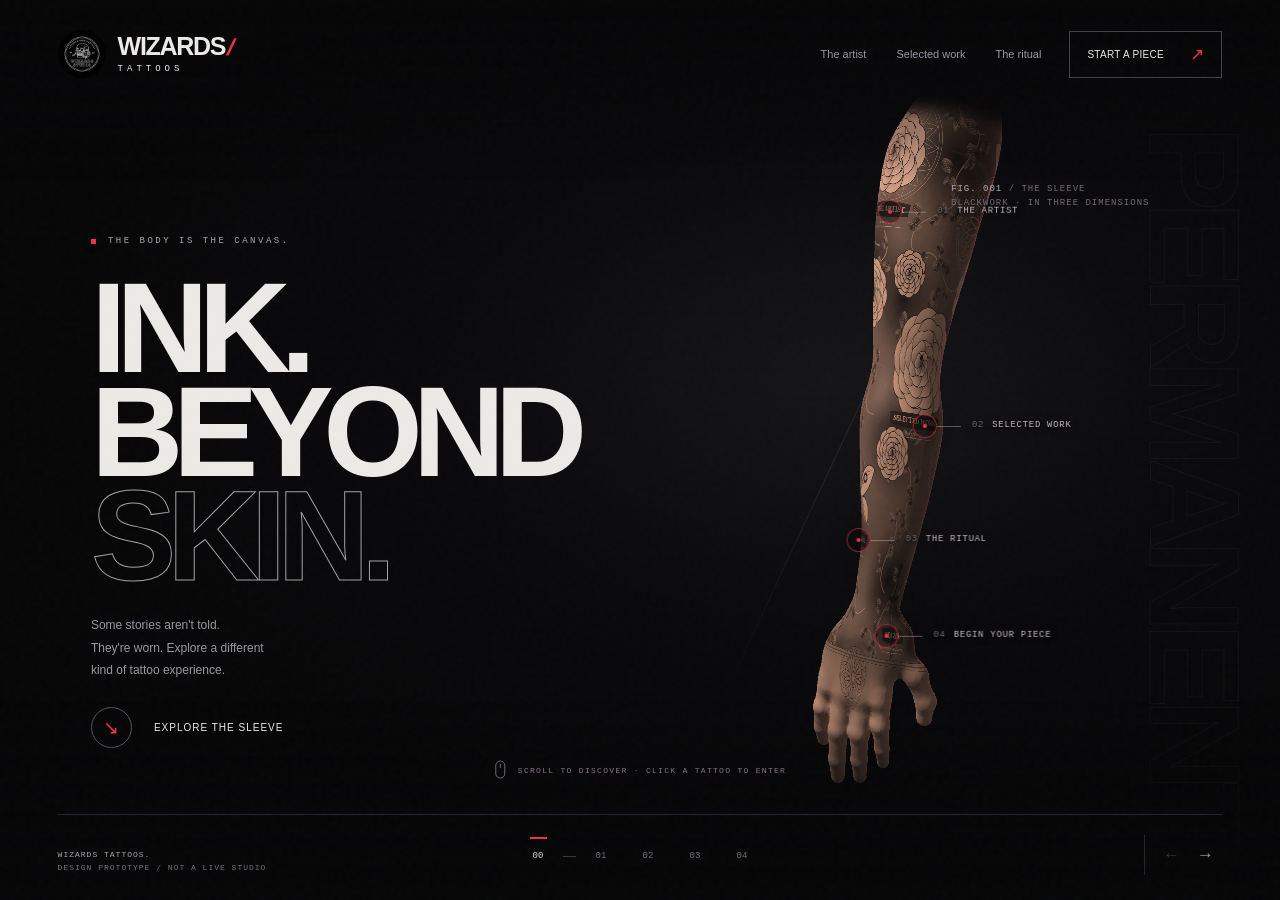
==== commit 0b9fa67a: "Build verified skin material and lighter desktop rendering" ====
--- a/public/index.html
+++ b/public/index.html
@@ -1,6 +1,6 @@
 <!DOCTYPE html>
 <html lang="en">
-<head><meta charset="UTF-8"><meta name="viewport" content="width=device-width, initial-scale=1, viewport-fit=cover"><meta name="theme-color" content="#070708"><meta name="description" content="NOIR — an interactive tattoo sleeve concept. Explore the artist, work and process through one sculptural 3D arm."><title>NOIR — Ink beyond skin / Interactive concept</title><link rel="icon" href="data:image/svg+xml,%3Csvg xmlns='http://www.w3.org/2000/svg' viewBox='0 0 64 64'%3E%3Crect width='64' height='64' rx='8' fill='%23070708'/%3E%3Cpath d='M17 47V17h6l18 25V17h6v30h-6L23 22v25z' fill='%23e9e4e7'/%3E%3C/svg%3E"><style>
+<head><meta charset="UTF-8"><meta name="viewport" content="width=device-width, initial-scale=1, viewport-fit=cover"><meta name="theme-color" content="#070708"><meta name="description" content="Wizards Tattoos — an interactive tattoo sleeve concept. Explore the artist, work and process through one sculptural 3D arm."><title>Wizards Tattoos — Ink beyond skin / Interactive concept</title><link rel="icon" type="image/jpeg" href="[data-uri]"><style>
 :root{--bg:#070708;--surface:#0d0d10;--text:#eceae7;--muted:#949298;--faint:#55535c;--line:rgba(255,255,255,.12);--accent:#ef3349;--accent-rgb:239,51,73;--mono:'Courier New',monospace;--sans:Arial,Helvetica,sans-serif;color-scheme:dark}
 *{box-sizing:border-box}html,body{margin:0;width:100%;height:100%;overflow:hidden;background:var(--bg);color:var(--text);font-family:var(--sans)}button,a,input,select,textarea{-webkit-tap-highlight-color:transparent}button,input,select,textarea{font:inherit}button,a{touch-action:manipulation}button{color:inherit;cursor:pointer;background:none;border:none}button:focus-visible,a:focus-visible,input:focus-visible,select:focus-visible,textarea:focus-visible{outline:2px solid var(--accent);outline-offset:5px}button:disabled{opacity:.3;cursor:default}a{color:inherit;text-decoration:none}::selection{background:var(--accent);color:#fff}.skip-link{position:fixed;left:15px;top:-100px;z-index:50;padding:15px;background:#141418}.skip-link:focus{top:15px}.sr-only{position:absolute;width:1px;height:1px;padding:0;overflow:hidden;clip:rect(0,0,0,0);white-space:nowrap;border:0}
 #app{position:relative;width:100%;height:100svh;min-height:480px;isolation:isolate;background:radial-gradient(ellipse at 65% 42%,#161517 0,#0a090b 34%,#070708 65%)}#scene{position:absolute;inset:0;z-index:2;display:block;width:100%;height:100%;touch-action:pan-x;outline:none}#scene.pickable{cursor:pointer}.ambient{position:absolute;inset:0;z-index:1;pointer-events:none;overflow:hidden}.ambient:before{content:'';position:absolute;left:65%;top:24%;width:1px;height:55%;background:linear-gradient(transparent,rgba(255,255,255,.09),transparent);transform:rotate(25deg)}.grain{position:absolute;inset:0;z-index:20;opacity:.027;pointer-events:none;background-image:url("data:image/svg+xml,%3Csvg viewBox='0 0 180 180' xmlns='http://www.w3.org/2000/svg'%3E%3Cfilter id='n'%3E%3CfeTurbulence type='fractalNoise' baseFrequency='.88' numOctaves='3' stitchTiles='stitch'/%3E%3C/filter%3E%3Crect width='100%25' height='100%25' filter='url(%23n)' opacity='.75'/%3E%3C/svg%3E")}.vignette{position:absolute;inset:0;z-index:3;pointer-events:none;background:linear-gradient(#070708 0,transparent 20%,transparent 78%,#070708 99%)}.back-type{position:absolute;right:2.7%;top:14%;font-weight:900;font-size:clamp(65px,10vw,160px);line-height:.8;letter-spacing:-.075em;writing-mode:vertical-rl;color:transparent;-webkit-text-stroke:1px rgba(255,255,255,.044);user-select:none;transition:opacity .5s}.focused .back-type{opacity:.3}
@@ -8,11 +8,11 @@
 .hero{position:absolute;z-index:5;left:7.1%;top:26%;width:43%;pointer-events:none;transition:opacity .32s,transform .55s}.hero>*{pointer-events:auto}.eyebrow{font:9px/1.6 var(--mono);letter-spacing:2.5px;color:#aaa7ae;display:flex;align-items:center;gap:12px;text-transform:uppercase}.tiny-square{width:5px;height:5px;flex-shrink:0;background:var(--accent);box-shadow:0 0 12px rgba(var(--accent-rgb),.18)}.hero h1{font-size:clamp(80px,10vw,166px);line-height:.81;margin:28px 0 27px;font-weight:900;letter-spacing:-.08em;text-transform:uppercase}.hero h1 span{display:block}.hero h1 .outline{color:transparent;-webkit-text-stroke:1px #a5a2a5;letter-spacing:-.07em}.hero .intro{color:#9b979e;font-size:12px;line-height:1.85;max-width:242px;margin:0 0 25px}.hero .explore{padding:0;display:flex;align-items:center;gap:22px;font-size:10px;letter-spacing:1px;min-height:44px;text-transform:uppercase}.circle-arrow{display:grid;place-items:center;border:1px solid #595159;width:41px;height:41px;border-radius:50%;font-size:19px;color:var(--accent);transition:transform .3s,border-color .3s}.explore:hover .circle-arrow{transform:rotate(-40deg);border-color:var(--accent)}.focused .hero{opacity:0;transform:translateX(-22px);pointer-events:none}.focused .hero *{pointer-events:none}.model-meta{position:absolute;right:10.2%;top:20.2%;z-index:5;font:9px/1.6 var(--mono);letter-spacing:1px;color:#716b73;pointer-events:none}.model-meta b{font-weight:400;color:#b9b1b8}.focused .model-meta{opacity:0}
 #hotspots{position:absolute;inset:0;z-index:6;pointer-events:none}.hotspot{position:absolute;left:0;top:0;height:46px;display:flex;align-items:center;gap:11px;transform:translate(-12px,-23px);white-space:nowrap;pointer-events:auto;padding:0 7px 0 0;transition:opacity .2s;color:#c6bdc3}.hotspot .dot{width:24px;height:24px;display:grid;place-items:center;border:1px solid rgba(var(--accent-rgb),.6);border-radius:50%;background:rgba(7,7,8,.45);box-shadow:0 0 20px rgba(0,0,0,.3)}.hotspot .dot:after{content:'';width:4px;height:4px;background:var(--accent);border-radius:50%}.hotspot .leader{width:24px;height:1px;background:rgba(255,255,255,.3);margin-left:-11px}.hotspot .hot-label{font:9px/1.3 var(--mono);letter-spacing:.7px;text-shadow:0 1px 8px #000,0 1px 3px #000}.hotspot .hot-label em{font-style:normal;color:#716a72;margin-right:8px}.hotspot:hover{color:#fff}.hotspot:hover .dot{background:rgba(var(--accent-rgb),.16);box-shadow:0 0 25px rgba(var(--accent-rgb),.16)}.focused .hotspot{opacity:0;pointer-events:none}.focused .hotspot.selected{opacity:1;pointer-events:auto}.focused .hotspot.selected .hot-label,.focused .hotspot.selected .leader{display:none}.transitioning .hotspot{opacity:0!important;pointer-events:none!important}#connector{position:absolute;inset:0;width:100%;height:100%;z-index:4;pointer-events:none;opacity:0;transition:opacity .3s}.panel-visible #connector{opacity:1}#connector path{fill:none;stroke:rgba(var(--accent-rgb),.35);stroke-width:1}
 #panel{position:absolute;z-index:8;right:7.1%;top:23%;width:min(430px,38%);max-height:65%;opacity:0;transform:translateY(14px);transition:opacity .38s,transform .45s;pointer-events:none;visibility:hidden;filter:drop-shadow(0 15px 45px #0008)}.panel-visible #panel{opacity:1;transform:translateY(0);pointer-events:auto;visibility:visible}.panel-shell{position:relative;border:1px solid rgba(255,255,255,.13);border-top-color:rgba(var(--accent-rgb),.38);background:linear-gradient(120deg,rgba(20,18,22,.88),rgba(8,8,11,.94));backdrop-filter:blur(22px);-webkit-backdrop-filter:blur(22px);max-height:inherit}.panel-shell:before,.panel-shell:after{content:'';width:15px;height:15px;position:absolute;pointer-events:none;border-color:var(--accent);border-style:solid;opacity:.6}.panel-shell:before{left:-1px;top:-1px;border-width:1px 0 0 1px}.panel-shell:after{right:-1px;bottom:-1px;border-width:0 1px 1px 0}.panel-top{padding:16px 24px;display:flex;align-items:center;gap:9px;border-bottom:1px solid rgba(255,255,255,.08);font:8px/1.2 var(--mono);letter-spacing:1.4px;color:#969098}.panel-top .section-number{color:var(--accent)}.panel-top .panel-close{margin-left:auto;color:#aaa;font-size:17px;width:30px;height:30px;margin-top:-8px;margin-bottom:-8px}.panel-scroll{padding:27px 28px 24px;max-height:calc(65svh - 62px);overflow-y:auto;overscroll-behavior:contain;scrollbar-width:thin;scrollbar-color:#3a3138 transparent}.panel-scroll h2{font-weight:600;font-size:clamp(32px,3.4vw,48px);line-height:1.08;letter-spacing:-2px;margin:0 0 20px}.panel-scroll .description{font-size:12px;line-height:1.85;color:#aca6af;margin-bottom:24px}.panel-rule{height:1px;background:var(--line);margin:25px 0}.tags{display:flex;flex-wrap:wrap;gap:7px}.tag{font:8px/1.2 var(--mono);letter-spacing:.7px;color:#aaa3ad;padding:8px 9px;border:1px solid var(--line)}.panel-link{display:flex;align-items:center;justify-content:space-between;font-size:11px;border-top:1px solid var(--line);padding:18px 0 0;margin-top:27px;min-height:44px}.panel-link span{color:var(--accent);font-size:19px}.panel-foot{font:8px/1.6 var(--mono);color:#726b76;margin-top:22px;letter-spacing:.3px}.quote{font-size:17px;line-height:1.6;color:#ccc6cd;border-left:1px solid var(--accent);padding:0 0 0 15px;margin:25px 0}.gallery{display:grid;grid-template-columns:1fr 1fr;gap:10px}.art-card{text-align:left;padding:0;border:1px solid var(--line);overflow:hidden;background:#121114}.art-card .art-image{display:block;width:100%;aspect-ratio:4/5;object-fit:cover;filter:contrast(1.03);transition:transform .4s}.art-card:hover .art-image{transform:scale(1.035)}.art-card .card-info{padding:11px 10px;display:block;font:8px var(--mono);letter-spacing:.6px;color:#b9b0bb;position:relative;background:#121114}.art-card .card-info small{display:block;font:7px var(--mono);letter-spacing:1px;color:#776e7c;margin-top:6px}.ritual-step{display:grid;grid-template-columns:26px 1fr;gap:9px;margin:0 0 24px}.ritual-step>span{font:9px var(--mono);color:var(--accent);padding-top:4px}.ritual-step h3{font-weight:500;font-size:14px;margin:0 0 8px}.ritual-step p{font-size:11px;color:#a29aa6;line-height:1.7;margin:0}.booking-form{display:grid;gap:15px}.booking-form label{display:block;font:8px/1.4 var(--mono);text-transform:uppercase;letter-spacing:1px;color:#b3aab7}.booking-form input,.booking-form select,.booking-form textarea{display:block;margin-top:8px;width:100%;border:0;border-bottom:1px solid #3a333d;border-radius:0;background:rgba(0,0,0,.2);padding:11px 10px;color:#e6dfe9;font-size:12px;min-height:42px}.booking-form textarea{resize:vertical;min-height:77px}.form-row{display:grid;grid-template-columns:1fr 1fr;gap:14px}.send-button{background:#d9d4da;color:#121015;display:flex;align-items:center;justify-content:space-between;padding:15px 16px;font-size:10px;letter-spacing:.4px;margin-top:5px;min-height:46px}.send-button span{font-size:17px}.send-button:hover{background:#fff}.demo-note{font:8px/1.6 var(--mono);color:#817887;margin:0}.form-result{border:1px solid rgba(var(--accent-rgb),.3);padding:16px;font-size:12px;line-height:1.8}.form-result b{color:#fff}.form-result .demo-note{margin-top:10px}.return-overview{position:absolute;z-index:10;left:7.1%;top:19%;font:9px var(--mono);letter-spacing:.8px;color:#b6adb9;display:none;align-items:center;gap:13px;min-height:44px;padding:0}.return-overview span{font-size:18px;color:var(--accent)}.focused .return-overview{display:flex}.location-caption{position:absolute;left:7.1%;bottom:20%;z-index:5;opacity:0;pointer-events:none;transition:opacity .4s}.panel-visible .location-caption{opacity:1}.location-caption .big-index{font-size:65px;line-height:1;color:transparent;-webkit-text-stroke:1px #5c505a;font-weight:700;letter-spacing:-5px}.location-caption .location-name{font:8px/1.7 var(--mono);letter-spacing:1.5px;color:#7c717d;margin-top:12px}
-.bottom-bar{position:absolute;left:4.5%;right:4.5%;bottom:25px;height:61px;border-top:1px solid #29232b;z-index:12;display:flex;align-items:flex-end;justify-content:space-between}.prototype-mark{font:8px/1.7 var(--mono);letter-spacing:1px;color:#767079}.prototype-mark strong{display:block;font-weight:400;color:#aba4ad}.section-nav{display:flex;align-items:center;gap:3px;position:absolute;left:50%;bottom:-3px;transform:translateX(-50%)}.section-nav button{height:44px;width:44px;font:9px var(--mono);color:#736b75;position:relative}.section-nav button[aria-current=page]{color:#ddd4de}.section-nav button[aria-current=page]:before{content:'';height:2px;width:17px;position:absolute;top:3px;left:14px;background:var(--accent)}.section-nav .step-line{height:1px;width:13px;background:#3f3540}.settings{display:flex;align-items:center;gap:18px}.color-settings{display:flex;align-items:center;gap:0;padding:0}.color-btn{height:40px;width:28px;display:grid;place-items:center;position:relative}.color-btn:before{content:'';height:6px;width:6px;border-radius:50%;background:var(--swatch)}.color-btn[aria-pressed=true]:after{content:'';position:absolute;height:14px;width:14px;border:1px solid #645766;border-radius:50%}.motion-btn{height:40px;font:8px var(--mono);letter-spacing:.5px;color:#a299a6;display:flex;align-items:center;gap:7px}.motion-btn .status-dot{height:4px;width:4px;border-radius:50%;background:var(--accent)}.motion-btn[aria-pressed=true] .status-dot{background:#716978}.arrows{display:flex;margin-left:4px;border-left:1px solid var(--line);padding-left:9px}.arrows button{height:40px;width:34px;font-size:17px;color:#a89cab}.scroll-cue{position:absolute;z-index:6;bottom:120px;left:50%;transform:translateX(-50%);display:flex;align-items:center;gap:11px;font:8px var(--mono);letter-spacing:1.3px;color:#817784;white-space:nowrap;pointer-events:none}.scroll-cue svg{width:13px;height:20px;stroke:#766778;fill:none}.focused .scroll-cue{display:none}.loading{position:absolute;inset:0;background:#070708;z-index:30;display:flex;align-items:center;justify-content:center;flex-direction:column;gap:25px;transition:opacity .4s}.loading span{font:9px var(--mono);letter-spacing:3px;color:#7c727e}.loading .loading-line{width:100px;height:1px;background:#29232b;overflow:hidden}.loading-line i{display:block;width:50%;height:1px;background:var(--accent);animation:loading 1s ease-in-out infinite alternate}.ready .loading{opacity:0;pointer-events:none;visibility:hidden}.error-banner{position:absolute;z-index:14;top:115px;left:50%;transform:translateX(-50%);background:#21191f;border:1px solid #71525d;color:#e0d5df;padding:11px 17px;font-size:11px;max-width:90%;text-align:center}.error-banner[hidden]{display:none}@keyframes loading{to{transform:translateX(100%)}}
+.bottom-bar{position:absolute;left:4.5%;right:4.5%;bottom:25px;height:61px;border-top:1px solid #29232b;z-index:12;display:flex;align-items:flex-end;justify-content:space-between}.prototype-mark{font:8px/1.7 var(--mono);letter-spacing:1px;color:#767079}.prototype-mark strong{display:block;font-weight:400;color:#aba4ad}.section-nav{display:flex;align-items:center;gap:3px;position:absolute;left:50%;bottom:-3px;transform:translateX(-50%)}.section-nav button{height:44px;width:44px;font:9px var(--mono);color:#736b75;position:relative}.section-nav button[aria-current=page]{color:#ddd4de}.section-nav button[aria-current=page]:before{content:'';height:2px;width:17px;position:absolute;top:3px;left:14px;background:var(--accent)}.section-nav .step-line{height:1px;width:13px;background:#3f3540}.settings{display:flex;align-items:center;gap:18px}.arrows{display:flex;margin-left:4px;border-left:1px solid var(--line);padding-left:9px}.arrows button{height:40px;width:34px;font-size:17px;color:#a89cab}.scroll-cue{position:absolute;z-index:6;bottom:120px;left:50%;transform:translateX(-50%);display:flex;align-items:center;gap:11px;font:8px var(--mono);letter-spacing:1.3px;color:#817784;white-space:nowrap;pointer-events:none}.scroll-cue svg{width:13px;height:20px;stroke:#766778;fill:none}.focused .scroll-cue{display:none}.loading{position:absolute;inset:0;background:#070708;z-index:30;display:flex;align-items:center;justify-content:center;flex-direction:column;gap:25px;transition:opacity .4s}.loading span{font:9px var(--mono);letter-spacing:3px;color:#7c727e}.loading .loading-line{width:100px;height:1px;background:#29232b;overflow:hidden}.loading-line i{display:block;width:50%;height:1px;background:var(--accent);animation:loading 1s ease-in-out infinite alternate}.ready .loading{opacity:0;pointer-events:none;visibility:hidden}.error-banner{position:absolute;z-index:14;top:115px;left:50%;transform:translateX(-50%);background:#21191f;border:1px solid #71525d;color:#e0d5df;padding:11px 17px;font-size:11px;max-width:90%;text-align:center}.error-banner[hidden]{display:none}@keyframes loading{to{transform:translateX(100%)}}
 dialog{border:1px solid #403241;background:#0c0a0e;color:#eee;width:min(640px,92vw);max-height:88svh;padding:23px}dialog::backdrop{background:rgba(0,0,0,.83);backdrop-filter:blur(12px)}.dialog-bar{display:flex;align-items:center;justify-content:space-between;font:9px var(--mono);letter-spacing:1px;margin-bottom:17px}.dialog-bar button{width:40px;height:40px;font-size:22px}.dialog-art{width:100%;max-height:64svh;object-fit:contain;display:block;background:#d6d1c7}.dialog-caption{font:9px/1.7 var(--mono);color:#a799aa;margin:15px 0 0}.plain-view{display:none}.no-webgl #scene{display:none}.no-webgl #hotspots{display:none}.no-webgl .ambient{background:radial-gradient(ellipse at 65% 45%,#261c25,#09090b 60%)}.no-webgl .hero{width:75%}.no-webgl .panel-visible .location-caption{opacity:0}
 @media(min-width:1500px){.hero{top:25%}.panel-scroll{padding:34px}.topnav{gap:40px}}
 @media(max-width:1100px){.topnav{gap:20px}.topbar{gap:24px}.brand{min-width:165px}.brand-meta{font-size:8px}.book-nav{gap:15px}.hero{left:6%;top:27%}.hero h1{font-size:110px}#panel{right:5%;width:41%}.panel-scroll{padding:24px}.panel-scroll h2{font-size:38px}.model-meta{right:8%}.hotspot .hot-label{font-size:8px}.settings{gap:9px}.prototype-mark{font-size:7px}}
-@media(max-width:760px){#app{min-height:420px}.topbar{height:86px;padding:0 6%;gap:14px}.brand{min-width:0;gap:12px}.wordmark{font-size:31px}.brand-meta{font-size:7px;padding-left:12px;letter-spacing:1.1px}.book-nav{margin-left:auto;gap:12px;font-size:8px;padding:9px 11px;min-height:38px}.book-nav span{font-size:15px}.menu-toggle{display:block;width:38px;height:38px}.menu-toggle i{left:11px;top:15px}.menu-toggle i+i{top:21px}.menu-open .menu-toggle i{top:18px}.topnav{position:absolute;left:5%;right:5%;top:77px;padding:24px;background:rgba(13,11,15,.98);border:1px solid #3c2b38;display:none;flex-direction:column;gap:4px;z-index:25}.menu-open .topnav{display:flex}.topnav a{font-size:16px;padding:15px 0}.topnav a[aria-current=page]:after{bottom:8px}.hero{left:7%;top:18%;width:72%}.hero .eyebrow{font-size:7px;letter-spacing:1.5px;gap:9px}.hero h1{font-size:clamp(73px,19vw,110px);margin:22px 0 20px;line-height:.83}.hero .intro{font-size:10px;max-width:170px;line-height:1.7;margin-bottom:16px}.hero .explore{font-size:8px;gap:12px;letter-spacing:.7px}.circle-arrow{height:34px;width:34px;font-size:16px}.model-meta{display:none}.back-type{right:4%;top:13%;font-size:61px}.hotspot .hot-label{display:none}.hotspot .leader{display:none}.hotspot{height:44px;width:44px;transform:translate(-22px,-22px);padding:10px}.hotspot .dot{width:20px;height:20px;background:rgba(0,0,0,.65);flex-shrink:0}.hotspot .dot:after{width:3px;height:3px}.return-overview{left:7%;top:96px;font-size:8px;min-height:36px}.return-overview span{font-size:16px}#panel{top:47%;left:5%;right:5%;width:auto;max-height:calc(53svh - 101px)}.panel-top{padding:13px 20px;font-size:7px;letter-spacing:1px}.panel-scroll{padding:22px 22px 20px;max-height:calc(53svh - 144px)}.panel-scroll h2{font-size:32px;letter-spacing:-1.2px;margin-bottom:14px}.panel-scroll .description{font-size:11px;line-height:1.8;margin-bottom:18px}.panel-foot{font-size:7px;margin-top:17px}.panel-link{margin-top:20px;padding-top:15px}.panel-rule{margin:18px 0}.tag{font-size:7px;padding:7px}.quote{font-size:14px;margin:18px 0}.location-caption{left:auto;right:7%;bottom:auto;top:20%}.location-caption .big-index{font-size:42px;letter-spacing:-3px}.location-caption .location-name{font-size:7px;letter-spacing:.8px;text-align:right;max-width:100px}.focused .hotspot.selected{display:none}#connector{display:none}.bottom-bar{left:5%;right:5%;bottom:16px;height:66px;align-items:flex-end}.prototype-mark{font-size:6px;letter-spacing:.5px;line-height:1.8;max-width:100px}.prototype-mark strong{font-size:7px}.section-nav{left:50%;bottom:27px}.section-nav button{width:37px;height:37px;font-size:8px}.section-nav button[aria-current=page]:before{left:12px;top:0;width:13px}.section-nav .step-line{width:8px}.settings{gap:8px}.color-btn{width:24px;height:30px}.motion-btn{font-size:6px;height:30px;gap:5px}.arrows{margin-left:0;padding-left:5px}.arrows button{width:27px;height:30px;font-size:16px}.scroll-cue{bottom:104px;font-size:6px;letter-spacing:.6px;left:50%;gap:6px}.scroll-cue svg{height:15px;width:10px}.gallery{gap:9px}.art-card .art-image{aspect-ratio:1/1}.booking-form{gap:12px}.booking-form input,.booking-form select,.booking-form textarea{font-size:16px}.form-row{grid-template-columns:1fr 1fr}.error-banner{top:90px;font-size:10px;padding:10px}.no-webgl .hero{width:86%}}
+@media(max-width:760px){#app{min-height:420px}.topbar{height:86px;padding:0 6%;gap:14px}.brand{min-width:0;gap:12px}.wordmark{font-size:31px}.brand-meta{font-size:7px;padding-left:12px;letter-spacing:1.1px}.book-nav{margin-left:auto;gap:12px;font-size:8px;padding:9px 11px;min-height:38px}.book-nav span{font-size:15px}.menu-toggle{display:block;width:38px;height:38px}.menu-toggle i{left:11px;top:15px}.menu-toggle i+i{top:21px}.menu-open .menu-toggle i{top:18px}.topnav{position:absolute;left:5%;right:5%;top:77px;padding:24px;background:rgba(13,11,15,.98);border:1px solid #3c2b38;display:none;flex-direction:column;gap:4px;z-index:25}.menu-open .topnav{display:flex}.topnav a{font-size:16px;padding:15px 0}.topnav a[aria-current=page]:after{bottom:8px}.hero{left:7%;top:18%;width:72%}.hero .eyebrow{font-size:7px;letter-spacing:1.5px;gap:9px}.hero h1{font-size:clamp(73px,19vw,110px);margin:22px 0 20px;line-height:.83}.hero .intro{font-size:10px;max-width:170px;line-height:1.7;margin-bottom:16px}.hero .explore{font-size:8px;gap:12px;letter-spacing:.7px}.circle-arrow{height:34px;width:34px;font-size:16px}.model-meta{display:none}.back-type{right:4%;top:13%;font-size:61px}.hotspot .hot-label{display:none}.hotspot .leader{display:none}.hotspot{height:44px;width:44px;transform:translate(-22px,-22px);padding:10px}.hotspot .dot{width:20px;height:20px;background:rgba(0,0,0,.65);flex-shrink:0}.hotspot .dot:after{width:3px;height:3px}.return-overview{left:7%;top:96px;font-size:8px;min-height:36px}.return-overview span{font-size:16px}#panel{top:47%;left:5%;right:5%;width:auto;max-height:calc(53svh - 101px)}.panel-top{padding:13px 20px;font-size:7px;letter-spacing:1px}.panel-scroll{padding:22px 22px 20px;max-height:calc(53svh - 144px)}.panel-scroll h2{font-size:32px;letter-spacing:-1.2px;margin-bottom:14px}.panel-scroll .description{font-size:11px;line-height:1.8;margin-bottom:18px}.panel-foot{font-size:7px;margin-top:17px}.panel-link{margin-top:20px;padding-top:15px}.panel-rule{margin:18px 0}.tag{font-size:7px;padding:7px}.quote{font-size:14px;margin:18px 0}.location-caption{left:auto;right:7%;bottom:auto;top:20%}.location-caption .big-index{font-size:42px;letter-spacing:-3px}.location-caption .location-name{font-size:7px;letter-spacing:.8px;text-align:right;max-width:100px}.focused .hotspot.selected{display:none}#connector{display:none}.bottom-bar{left:5%;right:5%;bottom:16px;height:66px;align-items:flex-end}.prototype-mark{font-size:6px;letter-spacing:.5px;line-height:1.8;max-width:100px}.prototype-mark strong{font-size:7px}.section-nav{left:50%;bottom:27px}.section-nav button{width:37px;height:37px;font-size:8px}.section-nav button[aria-current=page]:before{left:12px;top:0;width:13px}.section-nav .step-line{width:8px}.settings{gap:8px}.arrows{margin-left:0;padding-left:5px}.arrows button{width:27px;height:30px;font-size:16px}.scroll-cue{bottom:104px;font-size:6px;letter-spacing:.6px;left:50%;gap:6px}.scroll-cue svg{height:15px;width:10px}.gallery{gap:9px}.art-card .art-image{aspect-ratio:1/1}.booking-form{gap:12px}.booking-form input,.booking-form select,.booking-form textarea{font-size:16px}.form-row{grid-template-columns:1fr 1fr}.error-banner{top:90px;font-size:10px;padding:10px}.no-webgl .hero{width:86%}}
 @media(max-height:680px) and (min-width:761px){.topbar{height:80px}.hero{top:24%}.hero h1{font-size:80px;margin:18px 0}.hero .intro{font-size:10px;margin-bottom:10px}.hero .eyebrow{font-size:8px}.scroll-cue{bottom:100px}.bottom-bar{bottom:18px;height:48px}#panel{top:19%;max-height:66%}.panel-scroll{max-height:calc(66svh - 48px)}.return-overview{top:15%}}
 @media(max-width:760px) and (max-height:680px){.topbar{height:69px}.hero{top:17%}.hero h1{font-size:67px;margin:15px 0}.hero .intro{font-size:9px;max-width:160px;margin-bottom:8px}.hero .eyebrow{font-size:6px}.bottom-bar{bottom:10px}.scroll-cue{bottom:95px}.return-overview{top:74px}.location-caption{top:18%}.panel-scroll h2{font-size:27px}#panel{top:42%;max-height:calc(58svh - 98px)}.panel-scroll{max-height:calc(58svh - 139px)}}
 @media(prefers-reduced-motion:reduce){*,*:before,*:after{animation-duration:.01ms!important;transition-duration:.01ms!important;scroll-behavior:auto!important}}
@@ -22,6 +22,21 @@
 #panel{transition:opacity .22s ease,transform .22s ease,visibility 0s linear .22s;will-change:opacity,transform}
 .panel-visible #panel{transition:opacity .38s ease,transform .45s ease,visibility 0s;visibility:visible}
 .hotspot{will-change:transform,opacity}
+
+
+/* Wizards Tattoos branding only; scene, palette and motion are unchanged. */
+.brand{gap:12px;flex-shrink:0;min-width:0}
+.brand-logo{display:block;width:48px;height:48px;object-fit:contain;flex-shrink:0;border-radius:50%}
+.wordmark.brand-name{display:flex;flex-direction:column;gap:6px;font-size:25px;font-weight:900;letter-spacing:-1.3px;line-height:1;white-space:nowrap}
+.wordmark.brand-name .slash{font-size:23px;margin-left:3px}
+.wordmark.brand-name .brand-subtitle{font:9px/1 var(--mono);letter-spacing:4px;color:var(--text);text-align:left}
+.loading-brand{display:flex;align-items:center;gap:15px}
+.loading .loading-brand .brand-logo{width:64px;height:64px}
+.loading .brand-name>span{font:inherit;letter-spacing:inherit;color:var(--text)}
+.loading .brand-name .slash{font:inherit;color:var(--accent);letter-spacing:0}
+.loading .brand-name .brand-subtitle{font:9px/1 var(--mono);letter-spacing:4px;color:var(--text)}
+@media(max-width:760px){.brand{gap:8px}.brand-logo{width:36px;height:36px}.wordmark.brand-name{font-size:20px;letter-spacing:-1px;gap:5px}.wordmark.brand-name .slash{font-size:19px}.wordmark.brand-name .brand-subtitle{font-size:8px;letter-spacing:3px}}
+@media(max-width:380px){.topbar{gap:8px}.brand{gap:7px}.brand-logo{width:30px;height:30px}.wordmark.brand-name{font-size:17px;letter-spacing:-.9px}.wordmark.brand-name .slash{font-size:17px}.wordmark.brand-name .brand-subtitle{font-size:7px;letter-spacing:2.7px}}
 
 </style></head>
 <body>
@@ -31,7 +46,7 @@
 <canvas id="scene" aria-label="Interactive tattooed arm. Select the numbered tattoo zones, or use the section navigation below."></canvas>
 <div class="vignette" aria-hidden="true"></div><div class="grain" aria-hidden="true"></div>
 <header class="topbar">
-<a class="brand" href="#home" data-section="home" aria-label="NOIR, return to the complete sleeve"><span class="wordmark">NØIR<span class="slash">/</span></span><span class="brand-meta">TATTOO<br>ATELIER</span></a>
+<a class="brand" href="#home" data-section="home" aria-label="Wizards Tattoos, return to the complete sleeve"><img class="brand-logo" src="[data-uri]" alt="" width="150" height="150" decoding="async"><span class="wordmark brand-name"><span>WIZARDS<span class="slash" aria-hidden="true">/</span></span><span class="brand-subtitle">TATTOOS</span></span></a>
 <nav class="topnav" id="main-nav" aria-label="Main navigation"><a href="#artist" data-section="artist">The artist</a><a href="#work" data-section="work">Selected work</a><a href="#ritual" data-section="ritual">The ritual</a></nav>
 <a class="book-nav" href="#booking" data-section="booking">START A PIECE <span aria-hidden="true">↗</span></a>
 <button class="menu-toggle" aria-label="Open navigation" aria-expanded="false" aria-controls="main-nav"><i></i><i></i></button>
@@ -46,9 +61,9 @@
 <div class="location-caption" aria-hidden="true"><div class="big-index">01</div><div class="location-name">UPPER ARM<br>THE ARTIST</div></div>
 <div class="scroll-cue"><svg viewBox="0 0 13 20" aria-hidden="true"><rect x="2" y="1" width="9" height="17" rx="4.5"/><path d="M6.5 4v4"/></svg>SCROLL TO DISCOVER · CLICK A TATTOO TO ENTER</div>
 </main>
-<footer class="bottom-bar"><div class="prototype-mark"><strong>AN INTERACTIVE STUDY.</strong>DESIGN PROTOTYPE / NOT A LIVE STUDIO</div><nav class="section-nav" aria-label="Section navigation"><button data-section="home" aria-label="Overview" aria-current="page">00</button><span class="step-line"></span><button data-section="artist" aria-label="The artist">01</button><button data-section="work" aria-label="Selected work">02</button><button data-section="ritual" aria-label="The ritual">03</button><button data-section="booking" aria-label="Start a piece">04</button></nav><div class="settings"><div class="color-settings" aria-label="Accent color"><button class="color-btn" style="--swatch:#ef3349" data-color="red" aria-label="Neon red accent" aria-pressed="true"></button><button class="color-btn" style="--swatch:#a877ec" data-color="purple" aria-label="Neon purple accent" aria-pressed="false"></button></div><button class="motion-btn" aria-label="Use reduced motion" aria-pressed="false"><span class="status-dot"></span><span class="motion-label">MOTION ON</span></button><div class="arrows"><button id="prev" aria-label="Previous section" disabled>←</button><button id="next" aria-label="Next section">→</button></div></div></footer>
+<footer class="bottom-bar"><div class="prototype-mark"><strong>WIZARDS TATTOOS.</strong>DESIGN PROTOTYPE / NOT A LIVE STUDIO</div><nav class="section-nav" aria-label="Section navigation"><button data-section="home" aria-label="Overview" aria-current="page">00</button><span class="step-line"></span><button data-section="artist" aria-label="The artist">01</button><button data-section="work" aria-label="Selected work">02</button><button data-section="ritual" aria-label="The ritual">03</button><button data-section="booking" aria-label="Start a piece">04</button></nav><div class="settings"><div class="arrows"><button id="prev" aria-label="Previous section" disabled>←</button><button id="next" aria-label="Next section">→</button></div></div></footer>
 <div id="status" class="sr-only" role="status" aria-live="polite"></div><div class="error-banner" id="error-banner" hidden></div>
-<div class="loading" aria-live="polite"><div class="wordmark">NØIR<span class="slash">/</span></div><span>FORMING THE EXPERIENCE</span><div class="loading-line"><i></i></div></div>
+<div class="loading" aria-live="polite"><div class="loading-brand" aria-label="Wizards Tattoos"><img class="brand-logo" src="[data-uri]" alt="" width="150" height="150" decoding="async"><span class="wordmark brand-name"><span>WIZARDS<span class="slash" aria-hidden="true">/</span></span><span class="brand-subtitle">TATTOOS</span></span></div><span>FORMING THE EXPERIENCE</span><div class="loading-line"><i></i></div></div>
 </div>
 <dialog id="art-dialog" aria-labelledby="dialog-title"><div class="dialog-bar"><span id="dialog-title">SLEEVE STUDY</span><button id="close-dialog" aria-label="Close artwork">×</button></div><img class="dialog-art" alt="Original ornamental tattoo concept artwork"><p class="dialog-caption">Original procedural artwork. A visual study, not a photograph of a completed tattoo.</p></dialog>
 <noscript><style>.loading{display:none}#app{height:auto;min-height:100vh}.hero{position:relative;top:auto;padding-top:140px}.bottom-bar{display:none}</style><p style="position:relative;padding:30px;color:#ddd">This interactive preview requires JavaScript. The source contains no tracking, remote services or live booking system.</p></noscript>
@@ -128,7 +143,7 @@
   const vertex=`precision highp float;
     attribute vec3 aPosition;attribute vec3 aNormal;uniform mat4 uModel,uView,uProjection;varying vec3 vNormal,vWorld,vLocal;
     void main(){vec4 w=uModel*vec4(aPosition,1.);vLocal=aPosition;vWorld=w.xyz;vNormal=mat3(uModel)*aNormal;gl_Position=uProjection*uView*w;}`;
-  const fragment=`precision highp float;
+  const originalFragment=`precision highp float;
     varying vec3 vNormal,vWorld,vLocal;uniform sampler2D uTattoo;uniform vec3 uEye,uAccent;uniform float uActiveY,uActive;
     float hash(vec3 p){return fract(sin(dot(p,vec3(127.1,311.7,74.7)))*43758.5453);}
     void main(){
@@ -153,27 +168,73 @@
       color=pow(max(color,vec3(0.)),vec3(.83));
       gl_FragColor=vec4(color,fade);
     }`;
+  // A compact, repeatable material tile: RG = subtle normal detail, B = tone.
+  // Generated once; mipmaps filter pores instead of per-fragment random shimmer.
+  function skinTile(gl){
+    const size=256,bytes=new Uint8Array(size*size*4);let seed=72831;
+    const rand=()=>{seed=(Math.imul(seed,1664525)+1013904223)>>>0;return seed/4294967296};
+    for(let y=0;y<size;y++)for(let x=0;x<size;x++){
+      const i=(y*size+x)*4,grain=rand();
+      bytes[i]=116+Math.floor(rand()*24);bytes[i+1]=116+Math.floor(rand()*24);
+      bytes[i+2]=Math.round(128+16*Math.sin(x*Math.PI/32)*Math.cos(y*Math.PI/64)+(grain-.5)*34);
+      bytes[i+3]=255;
+    }
+    const tex=gl.createTexture();gl.activeTexture(gl.TEXTURE1);gl.bindTexture(gl.TEXTURE_2D,tex);
+    gl.texImage2D(gl.TEXTURE_2D,0,gl.RGBA,size,size,0,gl.RGBA,gl.UNSIGNED_BYTE,bytes);
+    gl.texParameteri(gl.TEXTURE_2D,gl.TEXTURE_WRAP_S,gl.REPEAT);gl.texParameteri(gl.TEXTURE_2D,gl.TEXTURE_WRAP_T,gl.REPEAT);
+    gl.texParameteri(gl.TEXTURE_2D,gl.TEXTURE_MIN_FILTER,gl.LINEAR_MIPMAP_LINEAR);gl.texParameteri(gl.TEXTURE_2D,gl.TEXTURE_MAG_FILTER,gl.LINEAR);
+    gl.generateMipmap(gl.TEXTURE_2D);gl.activeTexture(gl.TEXTURE0);return tex;
+  }
+  const skinFragment=`precision highp float;
+    varying vec3 vNormal,vWorld,vLocal;uniform sampler2D uTattoo,uSkin;
+    uniform vec3 uEye,uAccent;uniform float uActiveY,uActive;
+    void main(){
+      vec3 n=normalize(vNormal),v=normalize(uEye-vWorld);
+      float cx=mix(.09,-.07,smoothstep(-1.5,1.,vLocal.y));
+      float ang=atan(vLocal.x-cx,(vLocal.z+.005)*1.1);
+      vec2 uv=vec2(ang/6.2831853+.5,(3.65-vLocal.y)/7.85);
+      vec3 ink=texture2D(uTattoo,uv).rgb;
+      vec3 detail=texture2D(uSkin,uv*vec2(9.,18.)).rgb;
+      vec3 tangent=normalize(vec3(n.z,0.,-n.x)+vec3(.0001,0.,0.));
+      n=normalize(n+.14*(tangent*(detail.r-.5)+cross(n,tangent)*(detail.g-.5)));
+      // Original artwork remains intact; pigment modulates a warm skin base.
+      float pigment=pow(clamp((ink.r-.04)/.76,0.,1.),.82);
+      vec3 skin=mix(vec3(.026,.022,.022),vec3(.70,.49,.39),pigment);
+      skin*=.96+detail.b*.08;
+      vec3 l1=normalize(vec3(-3.8,5.,6.)-vWorld),l2=normalize(vec3(4.,0.,3.)-vWorld);
+      float light=.20+max(dot(n,l1),0.)*1.15+max(dot(n,l2),0.)*.20;
+      float spec=pow(max(dot(n,normalize(l1+v)),0.),32.)*.09;
+      float fres=pow(1.-max(dot(n,v),0.),3.5),rim=max(dot(n,normalize(vec3(4.,2.,-3.))),0.);
+      vec3 color=skin*light+vec3(.78,.70,.65)*spec;
+      color+=fres*(vec3(.11,.095,.085)+uAccent*rim*.30);
+      float dy=(vLocal.y-uActiveY)/.22;
+      color+=uAccent*exp(-dy*dy)*uActive*fres*.075;
+      gl_FragColor=vec4(pow(max(color,vec3(0.)),vec3(.83)),1.-smoothstep(2.99,3.57,vLocal.y));
+    }`;
   function create(canvas,texture){
-    const gl=canvas.getContext('webgl',{alpha:true,antialias:true,powerPreference:'high-performance',premultipliedAlpha:false,preserveDrawingBuffer:true});
+    const gl=canvas.getContext('webgl',{alpha:true,antialias:true,powerPreference:'high-performance',premultipliedAlpha:false,preserveDrawingBuffer:false});
     if(!gl)throw new Error('WebGL is not available');
     const data=window.NOIR_MESH;
+    const material=new URLSearchParams(location.search).get('arm')==='original'?'original':'skin';
     const raw=decode(data.positions,Int16Array),rn=decode(data.normals,Int16Array);
     const p=new Float32Array(raw.length),n=new Float32Array(rn.length);
     for(let i=0;i<raw.length;i++){p[i]=raw[i]/data.scale;n[i]=rn[i]/32767}
     const idx=decode(data.indices,data.indexBytes===2?Uint16Array:Uint32Array);
     if(data.indexBytes===4&&!gl.getExtension('OES_element_index_uint'))throw new Error('32-bit element arrays unavailable');
-    const program=gl.createProgram();gl.attachShader(program,shader(gl,gl.VERTEX_SHADER,vertex));gl.attachShader(program,shader(gl,gl.FRAGMENT_SHADER,fragment));gl.linkProgram(program);if(!gl.getProgramParameter(program,gl.LINK_STATUS))throw new Error(gl.getProgramInfoLog(program));gl.useProgram(program);
+    const program=gl.createProgram();gl.attachShader(program,shader(gl,gl.VERTEX_SHADER,vertex));gl.attachShader(program,shader(gl,gl.FRAGMENT_SHADER,material==='original'?originalFragment:skinFragment));gl.linkProgram(program);if(!gl.getProgramParameter(program,gl.LINK_STATUS))throw new Error(gl.getProgramInfoLog(program));gl.useProgram(program);
     for(const [name,arr]of [['aPosition',p],['aNormal',n]]){const b=gl.createBuffer();gl.bindBuffer(gl.ARRAY_BUFFER,b);gl.bufferData(gl.ARRAY_BUFFER,arr,gl.STATIC_DRAW);const loc=gl.getAttribLocation(program,name);gl.enableVertexAttribArray(loc);gl.vertexAttribPointer(loc,3,gl.FLOAT,false,0,0)}
     const ib=gl.createBuffer();gl.bindBuffer(gl.ELEMENT_ARRAY_BUFFER,ib);gl.bufferData(gl.ELEMENT_ARRAY_BUFFER,idx,gl.STATIC_DRAW);
     const tex=gl.createTexture();gl.bindTexture(gl.TEXTURE_2D,tex);gl.pixelStorei(gl.UNPACK_FLIP_Y_WEBGL,false);gl.texImage2D(gl.TEXTURE_2D,0,gl.RGB,gl.RGB,gl.UNSIGNED_BYTE,texture);gl.texParameteri(gl.TEXTURE_2D,gl.TEXTURE_WRAP_S,gl.CLAMP_TO_EDGE);gl.texParameteri(gl.TEXTURE_2D,gl.TEXTURE_WRAP_T,gl.CLAMP_TO_EDGE);gl.texParameteri(gl.TEXTURE_2D,gl.TEXTURE_MIN_FILTER,gl.LINEAR);gl.texParameteri(gl.TEXTURE_2D,gl.TEXTURE_MAG_FILTER,gl.LINEAR);
     const anis=gl.getExtension('EXT_texture_filter_anisotropic');if(anis)gl.texParameterf(gl.TEXTURE_2D,anis.TEXTURE_MAX_ANISOTROPY_EXT,Math.min(4,gl.getParameter(anis.MAX_TEXTURE_MAX_ANISOTROPY_EXT)));
-    const u={};for(const name of ['uModel','uView','uProjection','uEye','uAccent','uTattoo','uActiveY','uActive'])u[name]=gl.getUniformLocation(program,name);
+    const u={};for(const name of ['uModel','uView','uProjection','uEye','uAccent','uTattoo','uSkin','uActiveY','uActive'])u[name]=gl.getUniformLocation(program,name);
     const model=new Float32Array([ct,st,0,0,-st,ct,0,0,0,0,1,0,0,0,0,1]);gl.uniformMatrix4fv(u.uModel,false,model);gl.uniform1i(u.uTattoo,0);
+    if(material==='skin'){skinTile(gl);gl.uniform1i(u.uSkin,1)}
     gl.enable(gl.DEPTH_TEST);gl.enable(gl.BLEND);gl.blendFunc(gl.SRC_ALPHA,gl.ONE_MINUS_SRC_ALPHA);gl.disable(gl.CULL_FACE);
-    let width=1,height=1,eye=[0,0,12],right=[1,0,0],up=[0,1,0],forward=[0,0,-1],aspect=1,shiftX=0,shiftY=0,tan=Math.tan(43*Math.PI/360),frames=0,accent=[.94,.20,.29];
+    let width=1,height=1,eye=[0,0,12],right=[1,0,0],up=[0,1,0],forward=[0,0,-1],aspect=1,shiftX=0,shiftY=0,tan=Math.tan(43*Math.PI/360),frames=0,accent=[.937,.20,.286];
     function resize(){
       width=Math.max(1,canvas.clientWidth);height=Math.max(1,canvas.clientHeight);
-      const dpr=Math.min(devicePixelRatio||1,width<761?1.5:1.7);
+      // Fixed budget, never resized mid-flight. DOM text keeps native resolution.
+      const dpr=width<761?Math.min(devicePixelRatio||1,1.5):Math.min(devicePixelRatio||1,1.5,Math.sqrt(4500000/(width*height)));
       const w=Math.max(1,Math.round(width*dpr)),h=Math.max(1,Math.round(height*dpr));
       // Avoid reallocating the drawing buffer on unchanged resize notifications.
       if(canvas.width!==w)canvas.width=w;if(canvas.height!==h)canvas.height=h;
@@ -185,11 +246,18 @@
     function render(cam,active){
       if(gl.isContextLost())return;
       gl.clearColor(0,0,0,0);gl.clear(gl.COLOR_BUFFER_BIT|gl.DEPTH_BUFFER_BIT);
-      const focus=world([0,cam.y,0]);
-      eye=V.add(focus,[Math.sin(cam.theta)*Math.cos(cam.phi)*cam.radius,Math.sin(cam.phi)*cam.radius,Math.cos(cam.theta)*Math.cos(cam.phi)*cam.radius]);
-      forward=V.norm(V.sub(focus,eye));right=V.norm(V.cross(forward,[0,1,0]));up=V.cross(right,forward);
-      const z=V.mul(forward,-1);const view=viewBuffer;view.set([right[0],up[0],z[0],0,right[1],up[1],z[1],0,right[2],up[2],z[2],0,-V.dot(right,eye),-V.dot(up,eye),-V.dot(z,eye),1]);
-      shiftX=cam.sx;shiftY=cam.sy;const f=1/tan,near=.1,far=80;const proj=projectionBuffer;proj.set([f/aspect,0,0,0,0,f,0,0,shiftX,shiftY,(far+near)/(near-far),-1,0,0,2*far*near/(near-far),0]);
+      const fx=-cam.y*st,fy=cam.y*ct,sinT=Math.sin(cam.theta),cosT=Math.cos(cam.theta),sinP=Math.sin(cam.phi),cosP=Math.cos(cam.phi);
+      eye[0]=fx+sinT*cosP*cam.radius;eye[1]=fy+sinP*cam.radius;eye[2]=cosT*cosP*cam.radius;
+      forward[0]=-sinT*cosP;forward[1]=-sinP;forward[2]=-cosT*cosP;
+      right[0]=cosT;right[1]=0;right[2]=-sinT;
+      up[0]=-sinT*sinP;up[1]=cosP;up[2]=-cosT*sinP;
+      const view=viewBuffer;
+      view[0]=right[0];view[1]=up[0];view[2]=-forward[0];view[3]=0;
+      view[4]=0;view[5]=up[1];view[6]=-forward[1];view[7]=0;
+      view[8]=right[2];view[9]=up[2];view[10]=-forward[2];view[11]=0;
+      view[12]=-V.dot(right,eye);view[13]=-V.dot(up,eye);view[14]=V.dot(forward,eye);view[15]=1;
+      shiftX=cam.sx;shiftY=cam.sy;const f=1/tan,near=.1,far=80,proj=projectionBuffer;
+      proj[0]=f/aspect;proj[5]=f;proj[8]=shiftX;proj[9]=shiftY;proj[10]=(far+near)/(near-far);proj[11]=-1;proj[14]=2*far*near/(near-far);
       gl.uniformMatrix4fv(u.uView,false,view);gl.uniformMatrix4fv(u.uProjection,false,proj);eyeBuffer.set(eye);accentBuffer.set(accent);gl.uniform3fv(u.uEye,eyeBuffer);gl.uniform3fv(u.uAccent,accentBuffer);gl.uniform1f(u.uActiveY,active?.y||0);gl.uniform1f(u.uActive,active?1:0);gl.drawElements(gl.TRIANGLES,idx.length,data.indexBytes===2?gl.UNSIGNED_SHORT:gl.UNSIGNED_INT,0);frames++;
     }
     function project(pt){const q=V.sub(world(pt),eye),depth=V.dot(q,forward);return{x:((V.dot(q,right)/(depth*tan*aspect)-shiftX)*.5+.5)*width,y:(.5-(V.dot(q,up)/(depth*tan)-shiftY)*.5)*height,depth}}
@@ -205,7 +273,7 @@
         const t=(e2x*qx+e2y*qy+e2z*qz)*inv;if(t>.01&&t<nearest){nearest=t;point=V.add(ro,V.mul(rd,t))}
       }return point;
     }
-    resize();return{render,resize,project,pick,setAccent:c=>{accent=c},get frames(){return frames},get size(){return{width,height}},world,get gl(){return gl}};
+    resize();return{render,resize,project,pick,setAccent:c=>{accent=c},get frames(){return frames},get size(){return{width,height}},world,get diagnostics(){return{material,bufferWidth:canvas.width,bufferHeight:canvas.height,pixelRatio:canvas.width/width,preserved:false,drawCallsPerFrame:1,skinTextureSize:material==='skin'?256:0}},get gl(){return gl}};
   }
   return{create,world};
 })();
@@ -304,6 +372,150 @@
 
 </script>
 <script>
+/* NOIR input routing. Navigation follows distance, never camera completion. */
+(function (root) {
+'use strict';
+const THRESHOLD = 36, STRIDE = 96, GAP = 180, EDGE = 1;
+const editable = 'input,textarea,select,[contenteditable]:not([contenteditable="false"])';
+
+function normalizeWheel(event, pageHeight = 800) {
+ const scale = event.deltaMode === 1 ? 16 : event.deltaMode === 2 ? pageHeight : 1;
+ return {x: event.deltaX * scale, y: event.deltaY * scale};
+}
+function canScroll(element, direction) {
+ if (!element || element.scrollHeight <= element.clientHeight + EDGE) return false;
+ const top = Math.max(0, element.scrollTop);
+ return direction < 0 ? top > EDGE : top < element.scrollHeight - element.clientHeight - EDGE;
+}
+
+// Scene strokes can cross multiple destinations. No consumed-gesture latch,
+// repeat cooldown, peak-strength test, landing test, queue or deferred replay.
+// Momentum contributes distance just like ordinary scrolling; a long flick may
+// intentionally cross several sections. Tiny residual movement is accumulated,
+// not amplified into a full section on every event.
+class WheelIntent {
+ constructor() { this.reset(); }
+ reset() {
+  this.lastAt = -Infinity; this.direction = 0; this.sum = 0;
+  this.reverseSum = 0; this.owner = null; this.started = false;
+ }
+ read(delta, now, nativeAvailable = false) {
+  const magnitude = Math.abs(delta), direction = Math.sign(delta);
+  if (!Number.isFinite(delta) || !Number.isFinite(now) || magnitude < .2)
+   return {prevent: false, step: 0};
+  const gap = now - this.lastAt;
+  if (gap > GAP || gap < 0) {
+   // Preserve incomplete, slow small notches for up to half a second.
+   const pending = gap <= 500 && !this.started && this.owner === 'scene' && direction === this.direction ? this.sum : 0;
+   this.reset(); this.sum = pending; this.direction = direction;
+  }
+  this.lastAt = now;
+  if (direction !== this.direction) {
+   if (this.owner === 'native' && nativeAvailable) {
+    this.direction = direction; this.reverseSum = 0;
+   } else {
+    this.reverseSum += magnitude;
+    if (this.reverseSum < THRESHOLD) return {prevent: true, step: 0};
+    // Reverse immediately from the latest destination; no forward debt.
+    this.direction = direction; this.sum = 0; this.reverseSum = 0;
+    this.owner = nativeAvailable ? 'native' : 'scene'; this.started = this.owner === 'scene';
+    return {prevent: this.owner === 'scene', step: this.owner === 'scene' ? direction : 0};
+   }
+  } else this.reverseSum = 0;
+  if (!this.owner) this.owner = nativeAvailable ? 'native' : 'scene';
+  // Reading retains native scroll and cannot leak across an edge in the same
+  // stroke. A fresh outward stroke at the edge belongs to the scene instead.
+  if (this.owner === 'native') return {prevent: !nativeAvailable, step: 0};
+  this.sum += Math.min(magnitude, STRIDE);
+  const threshold = this.started ? STRIDE : THRESHOLD;
+  if (this.sum < threshold) return {prevent: true, step: 0};
+  this.sum = this.started ? this.sum - threshold : 0; this.started = true;
+  return {prevent: true, step: direction};
+ }
+}
+
+function install({app, content, step, getSection, blocked}) {
+ const wheel = new WheelIntent();
+ let expectedSection = getSection(), touch = null;
+ const elementOf = target => target?.nodeType === 1 ? target : target?.parentElement;
+ const ignored = target => blocked() || !!target?.closest(editable);
+ const nativeAvailable = (target, direction) => !content.closest('[inert]') && content.contains(target) && canScroll(content, direction);
+ function syncSection() {
+  if (getSection() !== expectedSection) { wheel.reset(); touch = null; expectedSection = getSection(); }
+ }
+ function navigate(direction) { step(direction); expectedSection = getSection(); }
+ function onWheel(event) {
+  syncSection();
+  const target = elementOf(event.target), delta = normalizeWheel(event, app.clientHeight);
+  if (event.defaultPrevented || event.ctrlKey || event.metaKey || ignored(target)) { wheel.reset(); return; }
+  if (!delta.y || Math.abs(delta.x) > Math.abs(delta.y)) return;
+  const now = performance.now(), stamp = event.timeStamp;
+  // Capture time remains correct when main-thread rendering delays delivery.
+  const inputTime = Number.isFinite(stamp) && Math.abs(stamp - now) < 60000 ? stamp : now;
+  const decision = wheel.read(delta.y, inputTime, nativeAvailable(target, Math.sign(delta.y)));
+  if (decision.prevent && event.cancelable) event.preventDefault();
+  if (decision.step) navigate(decision.step);
+ }
+ function onTouchStart(event) {
+  syncSection(); wheel.reset(); touch = null;
+  const target = elementOf(event.target);
+  if (event.touches.length !== 1 || ignored(target)) return;
+  const point = event.touches[0];
+  // Leave OS edge-back gestures alone.
+  if (point.clientX < 24 || point.clientX > app.clientWidth - 24) return;
+  touch = {id: point.identifier, x: point.clientX, y: point.clientY, lastY: point.clientY,
+   target, owner: null, direction: 0, sum: 0, started: false};
+ }
+ function onTouchMove(event) {
+  if (!touch) return;
+  if (event.touches.length !== 1 || blocked()) { touch = null; return; }
+  const point = Array.from(event.touches).find(t => t.identifier === touch.id);
+  if (!point) { touch = null; return; }
+  const dx = point.clientX - touch.x, dy = touch.y - point.clientY;
+  if (!touch.owner) {
+   if (Math.max(Math.abs(dx), Math.abs(dy)) < 8) return;
+   if (Math.abs(dx) > Math.abs(dy) / 1.2) { touch.owner = 'native'; return; }
+   touch.owner = nativeAvailable(touch.target, Math.sign(dy)) ? 'native' : 'scene';
+  }
+  if (touch.owner === 'native') return;
+  if (event.cancelable) event.preventDefault();
+  const delta = touch.lastY - point.clientY; touch.lastY = point.clientY;
+  if (!delta) return;
+  if (Math.sign(delta) !== touch.direction) {
+   touch.direction = Math.sign(delta); touch.sum = 0; touch.started = false;
+  }
+  touch.sum += Math.abs(delta);
+  const threshold = touch.started ? 120 : 55;
+  if (touch.sum >= threshold) {
+   // A long drag continues through sections without lifting the finger.
+   const count = 1 + Math.floor((touch.sum - threshold) / 120);
+   touch.sum = (touch.sum - threshold) % 120; touch.started = true;
+   navigate(touch.direction * count);
+  }
+ }
+ function resetInput() { wheel.reset(); touch = null; }
+ function onTouchEnd() { touch = null; }
+ app.addEventListener('wheel', onWheel, {passive: false});
+ app.addEventListener('touchstart', onTouchStart, {passive: true});
+ app.addEventListener('touchmove', onTouchMove, {passive: false});
+ app.addEventListener('touchend', onTouchEnd, {passive: true});
+ app.addEventListener('touchcancel', onTouchEnd, {passive: true});
+ document.addEventListener('visibilitychange', resetInput);
+ root.addEventListener('blur', resetInput);
+ return () => {
+  app.removeEventListener('wheel', onWheel);
+  app.removeEventListener('touchstart', onTouchStart); app.removeEventListener('touchmove', onTouchMove);
+  app.removeEventListener('touchend', onTouchEnd); app.removeEventListener('touchcancel', onTouchEnd);
+  document.removeEventListener('visibilitychange', resetInput); root.removeEventListener('blur', resetInput);
+ };
+}
+const api = {WheelIntent, normalizeWheel, canScroll, install};
+if (typeof module !== 'undefined' && module.exports) module.exports = api;
+else root.NoirScroll = api;
+})(typeof window === 'undefined' ? globalThis : window);
+
+</script>
+<script>
 (() => {
 'use strict';
 const $=(s,r=document)=>r.querySelector(s), $$=(s,r=document)=>[...r.querySelectorAll(s)];
@@ -315,15 +527,13 @@
  ritual:{number:'03',label:'THE RITUAL',place:'INNER FOREARM',y:-1.24,theta:-.95,r:.30,title:'Nothing rushed.<br>Nothing ordinary.'},
  booking:{number:'04',label:'BEGIN YOUR PIECE',place:'THE WRIST',y:-2.15,theta:1.02,r:.285,title:'Your story.<br>Our next chapter.'}
 };
-let section='home',engine=null,transition=null,raf=0,cam=null,lastWheel=0,wheelSum=0,lastDeltaAt=0,accent='red',reduceMotion=matchMedia('(prefers-reduced-motion: reduce)').matches;
+let section='home',engine=null,transition=null,raf=0,cam=null,accent='red',reduceMotion=matchMedia('(prefers-reduced-motion: reduce)').matches;
 let pointerDown=null,artOrigin=null;
 let motion=null,lastFrame=null,panelSection=null,panelExitUntil=0,assetsWarmed=false,panelNeedsContent=true;
-let wheelDirection=0,wheelConsumed=false;
 
 const cachedArt={};
-const store={get(k){try{return localStorage.getItem(k)}catch{return null}},set(k,v){try{localStorage.setItem(k,v)}catch{}}};
-const savedColor=store.get('noir-accent');if(savedColor==='purple')accent='purple';
-if(store.get('noir-reduced-motion')==='true')reduceMotion=true;
+let panelAnchor=null;
+const connectorPath=$('#connector path');
 const mobile=()=>innerWidth<=760;
 function pose(id){if(id==='home')return{theta:.39,phi:.025,radius:mobile()?14.6:11.9,y:-.25,sx:mobile()?-.40:-.40,sy:mobile()?.15:0};const s=sections[id];return{theta:s.theta,phi:id==='booking'?-.1:.015,radius:mobile()?5.4:(id==='booking'?4.2:5.05),y:s.y,sx:mobile()?-.04:.47,sy:mobile()?-.46:0}}
 function surface(s){return[Math.sin(s.theta)*s.r+(s.y>1?-.07:.07),s.y,Math.cos(s.theta)*s.r*.90]}
@@ -350,15 +560,14 @@
  const s=sections[section];
  $('.section-number').textContent=s.number;$('#panel-label').textContent=s.label;
  $('.big-index').textContent=s.number;$('.location-name').innerHTML=s.place+'<br>'+s.label;
- scroll.innerHTML=markup(section);scroll.scrollTop=0;
+ scroll.innerHTML=markup(section);scroll.scrollTop=0;panelAnchor=null;
  panelSection=section;panel.dataset.contentSection=section;panelNeedsContent=false;
 }
 function panelVisibility(show){
  const wasVisible=app.classList.contains('panel-visible');
  if(!show&&wasVisible)panelExitUntil=performance.now()+(reduceMotion?0:220);
- app.classList.toggle('panel-visible',show);
- panel.inert=!show||!!transition;
- panel.setAttribute('aria-hidden',show?'false':'true');
+ if(wasVisible!==show){app.classList.toggle('panel-visible',show);panel.setAttribute('aria-hidden',show?'false':'true');}
+ const inert=!show||!!transition;if(panel.inert!==inert)panel.inert=inert;
 }
 function revealPanel(now,force=false){
  if(section==='home')return;
@@ -398,29 +607,38 @@
 }
 function updateOverlay(){
  if(!engine)return;
- // Read layout once, BEFORE writing projected marker coordinates.
- const box=section!=='home'&&app.classList.contains('panel-visible')&&!mobile()?panel.getBoundingClientRect():null;
- const offset=mobile()?[-22,-22]:[-12,-23];
- for(const {el,point} of hotspotNodes){
-  const p=engine.project(point);
-  el.style.transform=`translate3d(${p.x+offset[0]}px,${p.y+offset[1]}px,0)`;
-  el.style.visibility=p.depth<.1||p.x<15||p.x>innerWidth-18||p.y<90||p.y>innerHeight-95?'hidden':'visible';
- }
- if(box){const p=engine.project(surface(sections[section])),endX=box.left,endY=box.top+25;
-  $('#connector path').setAttribute('d',`M ${p.x} ${p.y} L ${p.x+35} ${p.y} L ${endX-25} ${endY} L ${endX} ${endY}`);
+ const isMobile=mobile(),showPanel=section!=='home'&&app.classList.contains('panel-visible');
+ // Hidden markers need neither projection nor DOM writes while the camera travels.
+ // Read the panel's untransformed destination once per mount/resize, not per frame.
+ if(showPanel&&!isMobile&&!panelAnchor)panelAnchor={x:panel.offsetLeft,y:panel.offsetTop+25};
+ if(!transition){
+  const offset=isMobile?[-22,-22]:[-12,-23];
+  for(const {el,point} of hotspotNodes){
+   if(section!=='home'&&(isMobile||el.dataset.section!==section))continue;
+   const p=engine.project(point);
+   const transform=`translate3d(${p.x+offset[0]}px,${p.y+offset[1]}px,0)`;
+   const visibility=p.depth<.1||p.x<15||p.x>innerWidth-18||p.y<90||p.y>innerHeight-95?'hidden':'visible';
+   if(el.style.transform!==transform)el.style.transform=transform;
+   if(el.style.visibility!==visibility)el.style.visibility=visibility;
+  }
+ }
+ if(showPanel&&!isMobile&&panelAnchor){
+  const p=engine.project(surface(sections[section])),{x:endX,y:endY}=panelAnchor;
+  const path=`M ${p.x} ${p.y} L ${p.x+35} ${p.y} L ${endX-25} ${endY} L ${endX} ${endY}`;
+  if(connectorPath.getAttribute('d')!==path)connectorPath.setAttribute('d',path);
  }
 }
 function draw(){if(engine&&cam){engine.render(cam,sections[section]);updateOverlay()}}
 function changeStep(d){const index=order.indexOf(section);navigate(order[Math.max(0,Math.min(order.length-1,index+d))])}
-function updateAccent(){const purple=accent==='purple',hex=purple?'#a877ec':'#ef3349',rgb=purple?'168,119,236':'239,51,73';document.documentElement.style.setProperty('--accent',hex);document.documentElement.style.setProperty('--accent-rgb',rgb);$$('[data-color]').forEach(b=>b.setAttribute('aria-pressed',String(b.dataset.color===accent)));engine?.setAccent(purple?[.659,.467,.925]:[.937,.20,.286]);draw()}
-function updateMotion(){document.body.classList.toggle('reduce-motion',reduceMotion);$('.motion-btn').setAttribute('aria-pressed',String(reduceMotion));$('.motion-btn').setAttribute('aria-label',reduceMotion?'Enable camera motion':'Use reduced motion');$('.motion-label').textContent=reduceMotion?'MOTION OFF':'MOTION ON';if(reduceMotion&&transition){cam=motion.reset(pose(section));transition=null;cancelAnimationFrame(raf);raf=0;lastFrame=null;draw();finish()}}
+function updateMotion(){
+ document.body.classList.toggle('reduce-motion',reduceMotion);
+ if(reduceMotion&&transition){cam=motion.reset(pose(section));transition=null;cancelAnimationFrame(raf);raf=0;lastFrame=null;draw();finish()}
+}
 document.addEventListener('click',event=>{
  const target=event.target.closest('[data-section]');if(target){event.preventDefault();navigate(target.dataset.section);return}
- const color=event.target.closest('[data-color]');if(color){accent=color.dataset.color;store.set('noir-accent',accent);updateAccent();return}
  const art=event.target.closest('[data-art]');if(art){artOrigin=art;$('#dialog-title').textContent=art.dataset.title+' / SLEEVE STUDY';$('.dialog-art').src=study(art.dataset.art);$('.dialog-art').alt=art.dataset.title.toLowerCase()+' blackwork concept artwork';$('#art-dialog').showModal()}
 });
 $('.menu-toggle').addEventListener('click',()=>{const open=!app.classList.contains('menu-open');app.classList.toggle('menu-open',open);$('.menu-toggle').setAttribute('aria-expanded',String(open));$('.menu-toggle').setAttribute('aria-label',open?'Close navigation':'Open navigation')});
-$('.motion-btn').addEventListener('click',()=>{reduceMotion=!reduceMotion;store.set('noir-reduced-motion',String(reduceMotion));updateMotion()});
 $('#prev').addEventListener('click',()=>changeStep(-1));$('#next').addEventListener('click',()=>changeStep(1));
 $('#close-dialog').addEventListener('click',()=>$('#art-dialog').close());$('#art-dialog').addEventListener('close',()=>artOrigin?.focus());
 $('#art-dialog').addEventListener('click',e=>{if(e.target===$('#art-dialog')){const r=e.target.getBoundingClientRect();if(e.clientX<r.left||e.clientX>r.right||e.clientY<r.top||e.clientY>r.bottom)e.target.close()}});
@@ -428,33 +646,20 @@
 window.addEventListener('hashchange',()=>{const id=location.hash.slice(1);if(order.includes(id)&&id!==section)navigate(id,{history:false})});
 $('.skip-link').addEventListener('click',e=>{e.preventDefault();if(section==='home')navigate('artist',{immediate:true});scroll.focus()});
 document.addEventListener('keydown',e=>{if($('#art-dialog').open)return;if(e.key==='Escape'){if(app.classList.contains('menu-open')){$('.menu-toggle').click();return}navigate('home');return}if(e.target.closest('input,textarea,select,[contenteditable]'))return;if(e.key==='ArrowRight'||e.key==='PageDown'){e.preventDefault();changeStep(1)}else if(e.key==='ArrowLeft'||e.key==='PageUp'){e.preventDefault();changeStep(-1)}else if(e.key==='Home'&&!e.target.closest('#panel')){e.preventDefault();navigate('home')}});
-// Wheel input outside a content panel triggers one section, not scroll scrubbing.
-// Wheel input INSIDE the panel never navigates, even at a scroll boundary.
-app.addEventListener('wheel',e=>{
- if(e.ctrlKey||e.target.closest('#panel,.topnav,.settings')||$('#art-dialog').open)return;
- if(Math.abs(e.deltaY)<Math.abs(e.deltaX)||!e.deltaY)return;e.preventDefault();
- const now=performance.now(),direction=Math.sign(e.deltaY);
- const newGesture=now-lastDeltaAt>190,reverse=wheelDirection!==0&&direction!==wheelDirection;
- if(newGesture||reverse){wheelSum=0;wheelConsumed=false}
- lastDeltaAt=now;wheelDirection=direction;
- if(wheelConsumed)return;
- wheelSum+=e.deltaY*(e.deltaMode===1?16:e.deltaMode===2?innerHeight:1);
- // One transition per gesture; a deliberate reverse can retarget during travel.
- if(Math.abs(wheelSum)>55&&(reverse||now-lastWheel>180)){
-  changeStep(direction);lastWheel=now;wheelSum=0;wheelConsumed=true;
- }
-},{passive:false});
-canvas.addEventListener('pointerdown',e=>{pointerDown={x:e.clientX,y:e.clientY,time:performance.now(),type:e.pointerType};canvas.setPointerCapture(e.pointerId)});
+// Boundary-aware wheel/touch navigation; the motion controller remains the sole camera owner.
+NoirScroll.install({app,content:scroll,step:changeStep,getSection:()=>section,
+ blocked:()=>!assetsWarmed||app.classList.contains('menu-open')||$('#art-dialog').open});
+canvas.addEventListener('pointerdown',e=>{if(!e.isPrimary){pointerDown=null;return}pointerDown={x:e.clientX,y:e.clientY,time:performance.now(),type:e.pointerType,id:e.pointerId,moved:false};canvas.setPointerCapture(e.pointerId)});
 canvas.addEventListener('pointerup',e=>{if(!pointerDown)return;const dx=e.clientX-pointerDown.x,dy=e.clientY-pointerDown.y;const elapsed=performance.now()-pointerDown.time;
- if(Math.abs(dy)>55&&Math.abs(dy)>Math.abs(dx)*1.2&&elapsed<950){changeStep(dy<0?1:-1)}else if(Math.hypot(dx,dy)<12&&elapsed<600&&engine){const p=engine.pick(e.clientX,e.clientY);if(p){const id=p[1]>1.13?'artist':p[1]>-.65?'work':p[1]>-1.73?'ritual':'booking';navigate(id)}}pointerDown=null});
+ if(pointerDown.type!=='touch'&&Math.abs(dy)>55&&Math.abs(dy)>Math.abs(dx)*1.2&&elapsed<950){changeStep(dy<0?1:-1)}else if(!pointerDown.moved&&Math.hypot(dx,dy)<12&&elapsed<600&&engine){const p=engine.pick(e.clientX,e.clientY);if(p){const id=p[1]>1.13?'artist':p[1]>-.65?'work':p[1]>-1.73?'ritual':'booking';navigate(id)}}pointerDown=null});
 canvas.addEventListener('pointercancel',()=>{pointerDown=null});
-canvas.addEventListener('pointermove',e=>{if(e.pointerType==='touch'||!engine)return;const top=engine.project([0,3,0]),bottom=engine.project([0,-3.6,0]);const t=Math.max(0,Math.min(1,(e.clientY-top.y)/(bottom.y-top.y)));const center=top.x+(bottom.x-top.x)*t;canvas.classList.toggle('pickable',Math.abs(e.clientX-center)<(mobile()?80:100)&&e.clientY>Math.min(top.y,bottom.y)&&e.clientY<Math.max(top.y,bottom.y))});
+canvas.addEventListener('pointermove',e=>{if(pointerDown&&pointerDown.id===e.pointerId&&Math.hypot(e.clientX-pointerDown.x,e.clientY-pointerDown.y)>=12)pointerDown.moved=true;if(e.pointerType==='touch'||!engine)return;const top=engine.project([0,3,0]),bottom=engine.project([0,-3.6,0]);const t=Math.max(0,Math.min(1,(e.clientY-top.y)/(bottom.y-top.y)));const center=top.x+(bottom.x-top.x)*t;canvas.classList.toggle('pickable',Math.abs(e.clientX-center)<(mobile()?80:100)&&e.clientY>Math.min(top.y,bottom.y)&&e.clientY<Math.max(top.y,bottom.y))});
 scroll.addEventListener('submit',e=>{if(e.target.id!=='booking-form')return;e.preventDefault();const form=e.target;if(!form.reportValidity())return;const values=new FormData(form);const result=document.createElement('div');result.className='form-result';result.setAttribute('role','status');const heading=document.createElement('b');heading.textContent='Your concept request, previewed.';const details=document.createElement('p');details.textContent=`${String(values.get('name')).trim()} · ${values.get('placement')}\n${values.get('email')}\n\n${values.get('idea')}`;details.style.whiteSpace='pre-wrap';const note=document.createElement('p');note.className='demo-note';note.textContent='NOT SENT. This demo has no booking backend. These details exist only on this screen and disappear when you leave the section.';const reset=document.createElement('button');reset.className='panel-link';reset.type='button';reset.textContent='Edit your concept request';reset.addEventListener('click',()=>{result.replaceWith(form);form.querySelector('input').focus()});result.append(heading,details,note,reset);form.replaceWith(result);scroll.scrollTop=scroll.scrollHeight});
 let resizeFrame=0;
 addEventListener('resize',()=>{
  if(resizeFrame)return;
  resizeFrame=requestAnimationFrame(()=>{
-  resizeFrame=0;if(!motion)return;
+  resizeFrame=0;panelAnchor=null;if(!motion)return;
   if(engine)engine.resize();
   const target=pose(section);
   if(reduceMotion||!engine){cam=motion.reset(target);transition=null;cancelAnimationFrame(raf);raf=0;lastFrame=null;draw();finish();return}
@@ -471,16 +676,16 @@
 document.addEventListener('visibilitychange',()=>{
  lastFrame=null;
  if(document.hidden){if(raf)cancelAnimationFrame(raf);raf=0}
- else if(transition)requestFrame();
+ else if(transition)requestFrame();else draw();
 });
 canvas.addEventListener('webglcontextlost',e=>{e.preventDefault();$('#error-banner').textContent='The 3D context was interrupted. Navigation and section content are still available. Reload to restore the arm.';$('#error-banner').hidden=false;app.classList.add('no-webgl');transition=null;cancelAnimationFrame(raf);raf=0;engine=null;finish()});
-matchMedia('(prefers-reduced-motion: reduce)').addEventListener('change',e=>{if(e.matches){reduceMotion=true;updateMotion()}});
+matchMedia('(prefers-reduced-motion: reduce)').addEventListener('change',e=>{reduceMotion=e.matches;updateMotion()});
 // Read-only diagnostics used by the included browser regression tests.
-Object.defineProperty(window,'__NOIR_TEST__',{get:()=>({section,transitioning:!!transition,camera:{...cam},motion:motion?.snapshot(),panelSection,assetsWarmed,frames:engine?.frames||0,webgl:!!engine,accent,reduceMotion,panelVisible:app.classList.contains('panel-visible'),vertices:window.NOIR_MESH.vertexCount,triangles:window.NOIR_MESH.triangleCount})});
+Object.defineProperty(window,'__NOIR_TEST__',{get:()=>({section,transitioning:!!transition,camera:{...cam},motion:motion?.snapshot(),panelSection,assetsWarmed,frames:engine?.frames||0,webgl:!!engine,accent,reduceMotion,panelVisible:app.classList.contains('panel-visible'),vertices:window.NOIR_MESH.vertexCount,triangles:window.NOIR_MESH.triangleCount,renderInfo:engine?.diagnostics})});
 window.__NOIR_PROJECT_POINT__=p=>engine?.project(p);
 async function start(){
  cam=pose('home');motion=new NoirMotion.Controller(cam);cam=motion.pose;
- try{const texture=NoirArt.makeTexture(mobile());engine=NoirEngine.create(canvas,texture);updateAccent();draw()}
+ try{const texture=NoirArt.makeTexture(mobile());engine=NoirEngine.create(canvas,texture);draw()}
  catch(error){console.error('NOIR 3D setup:',error);app.classList.add('no-webgl');$('#error-banner').textContent='3D is unavailable in this browser. All sections remain accessible from the menu.';$('#error-banner').hidden=false}
  for(const kind of ['rose','moth','skull','dagger']){
   const image=new Image();image.src=study(kind);
